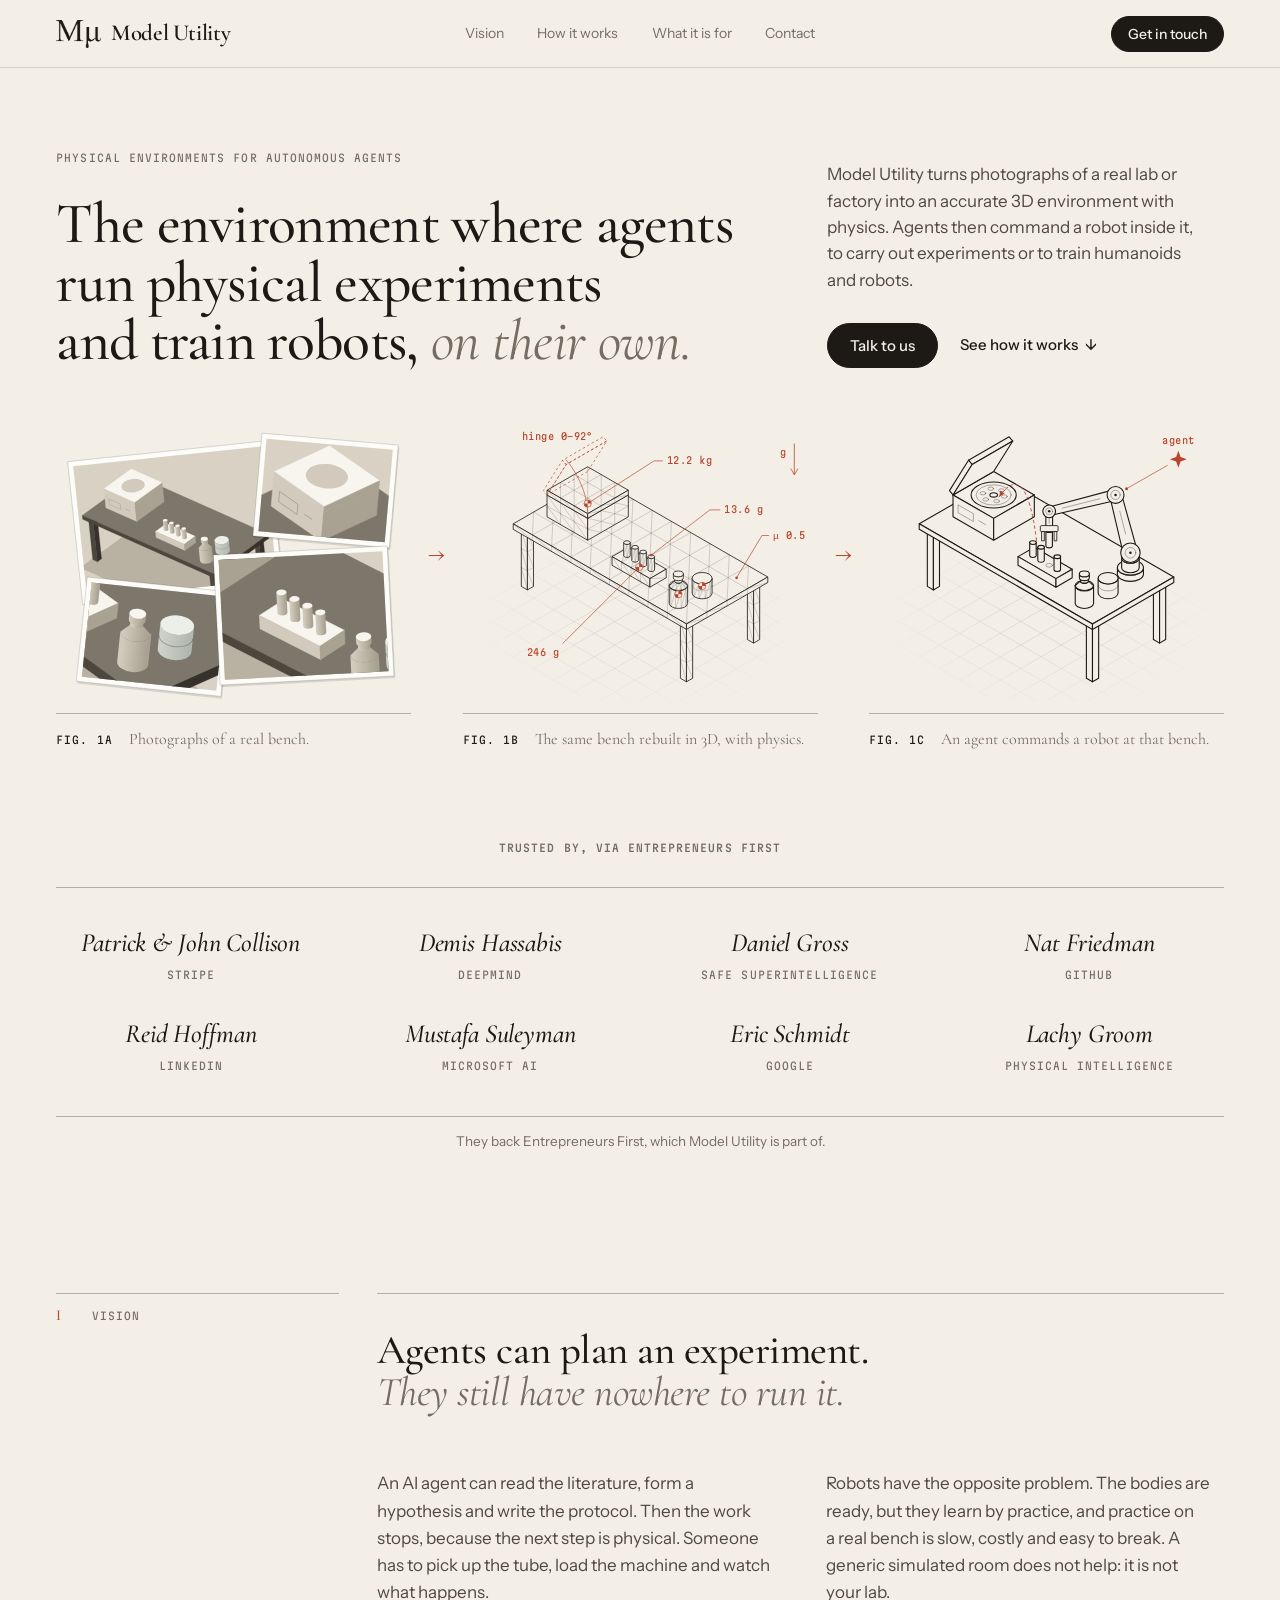
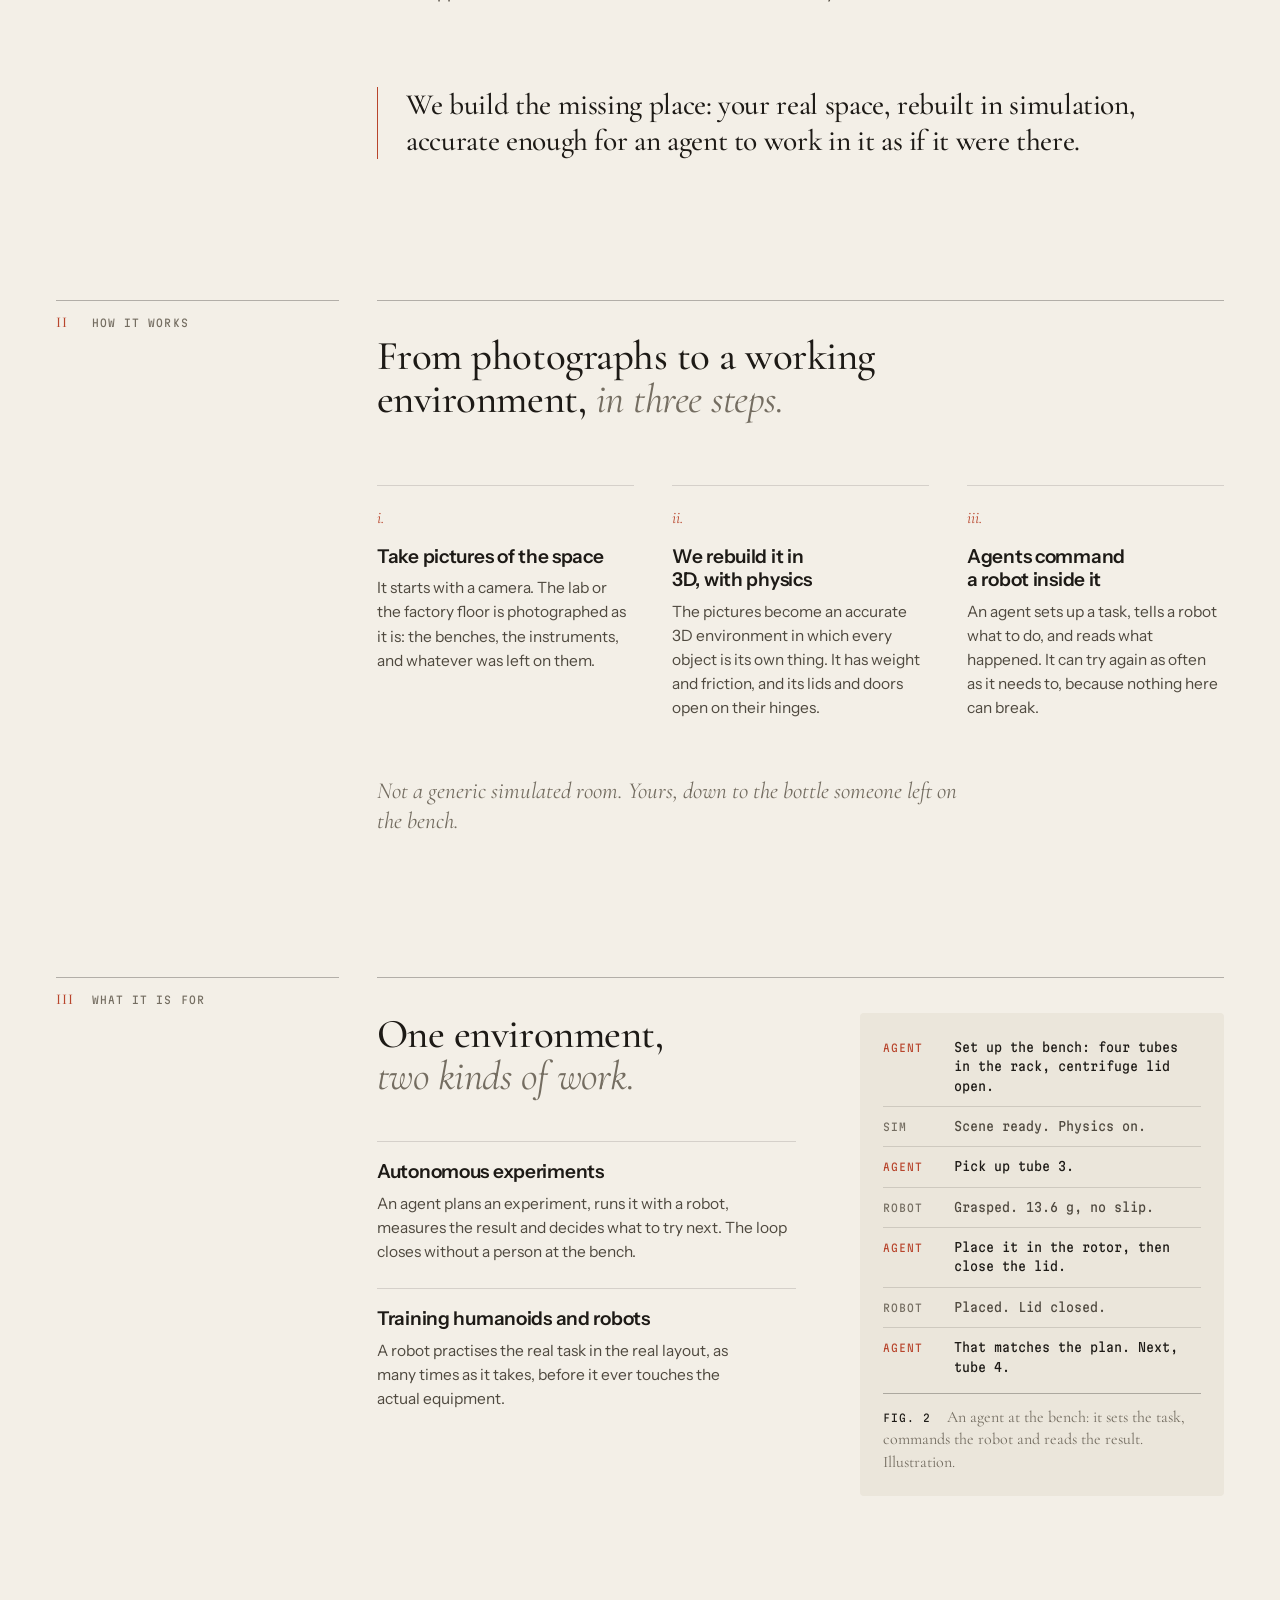
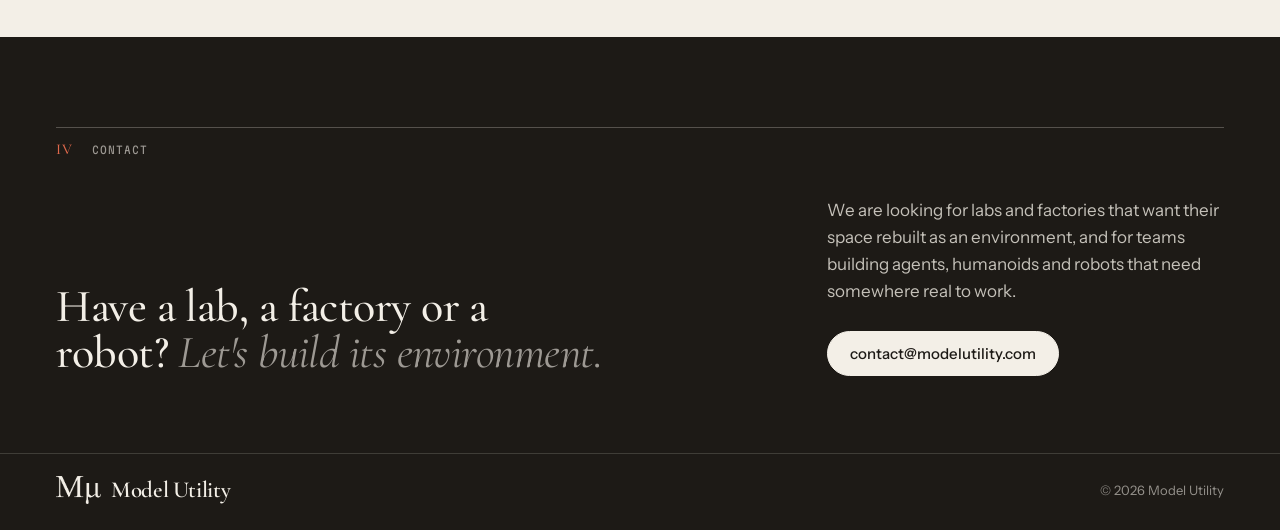
==== index.html @ 1171aa3c "Rename the site to Model Utility New name, logo, browser-tab icon and share card. The logo files are" ====
<!doctype html>
<html lang="en">
<head>
<meta charset="utf-8">
<meta name="viewport" content="width=device-width, initial-scale=1">
<title>Model Utility · The environment where agents run physical experiments</title>
<meta name="description" content="Model Utility turns photographs of a real lab or factory into an accurate 3D environment with physics, where agents can autonomously run physical experiments and train humanoids and robots.">
<meta name="theme-color" content="#f3efe7">
<meta property="og:title" content="Model Utility · The environment where agents run physical experiments">
<meta property="og:description" content="From photographs of a real lab to an accurate 3D environment with physics, where agents command a robot to run experiments and train humanoids on their own.">
<meta property="og:type" content="website">
<meta property="og:url" content="https://modelutility.vercel.app/">
<meta property="og:image" content="https://modelutility.vercel.app/media/og.png">
<meta property="og:image:width" content="1200">
<meta property="og:image:height" content="630">
<meta property="og:image:alt" content="Model Utility. A robot arm at a laboratory bench, commanded by an agent.">
<meta name="twitter:card" content="summary_large_image">
<link rel="icon" href="media/mu-icon.png" type="image/png">
<link rel="preconnect" href="https://fonts.googleapis.com">
<link rel="preconnect" href="https://fonts.gstatic.com" crossorigin>
<link href="https://fonts.googleapis.com/css2?family=Cormorant+Garamond:ital,wght@0,400..600;1,400..600&family=Instrument+Sans:wght@400..600&family=Martian+Mono:wdth,wght@75..112.5,300..500&display=swap" rel="stylesheet">
<link rel="stylesheet" href="styles.css">
</head>
<body>

<a class="skip" href="#main">Skip to content</a>

<header class="bar">
  <a class="mark" href="#top" aria-label="Model Utility, home">
    <img class="logo" src="media/mu-logo.png" alt="" width="45" height="28"><span>Model Utility</span>
  </a>
  <nav class="outline" aria-label="Sections">
    <a href="#vision">Vision</a>
    <a href="#how">How it works</a>
    <a href="#uses">What it is for</a>
    <a href="#contact">Contact</a>
  </nav>
  <a class="btn btn--small" href="#contact">Get in touch</a>
</header>

<main id="main">

<!-- ───────────────────────── hero ───────────────────────── -->
<section class="hero" id="top">
  <div class="hero-copy">
    <div>
      <p class="eyebrow">Physical environments for autonomous agents</p>
      <h1>The environment where agents run physical experiments and train robots, <em>on their own.</em></h1>
    </div>
    <div class="hero-side">
      <p class="lede">Model Utility turns photographs of a real lab or factory into an accurate 3D environment with physics. Agents then command a robot inside it, to carry out experiments or to train humanoids and robots.</p>
      <p class="cta">
        <a class="btn" href="#contact">Talk to us</a>
        <a class="link" href="#how">See how it works <span aria-hidden="true">↓</span></a>
      </p>
    </div>
  </div>

  <div class="tri" role="group" aria-label="One laboratory bench, three times: as photographs, as geometry with physics, and with a robot at work">
    <figure class="plate panel">
<!-- fig-a:start -->
<svg class="fig" viewBox="0 0 420 330" role="img" aria-label="Four overlapping photographs of a laboratory bench with a centrifuge, a rack of tubes, a bottle and a beaker."><defs><linearGradient id="tone-dark" x1="0" x2="1"><stop offset=".1" stop-color="#4c463d"/><stop offset=".9" stop-color="#36312b"/></linearGradient><linearGradient id="tone-light" x1="0" x2="1"><stop offset=".1" stop-color="#d2cbbd"/><stop offset=".9" stop-color="#a9a292"/></linearGradient><linearGradient id="tone-glass" x1="0" x2="1"><stop offset=".1" stop-color="#cdd1ca"/><stop offset=".9" stop-color="#b2b7af"/></linearGradient><g id="bench-tone"><rect x="-400" y="-400" width="1300" height="1200" fill="#d9d2c4"/><path d="M155.5 142.7L373.4 268.5L264.4 331.4L46.6 205.6Z" fill="#b9b1a1"/><path d="M155.5 77L162.7 81.2L155.5 85.4L148.3 81.2Z" fill="#7d766a" stroke="#7d766a" stroke-width=".5" stroke-linejoin="round"/><path d="M148.3 81.2L155.5 85.4L155.5 152.9L148.3 148.7Z" fill="#4c463d" stroke="#4c463d" stroke-width=".5" stroke-linejoin="round"/><path d="M155.5 85.4L162.7 81.2L162.7 148.7L155.5 152.9Z" fill="#36312b" stroke="#36312b" stroke-width=".5" stroke-linejoin="round"/><path d="M76.2 122.8L83.4 127L76.2 131.1L69 127Z" fill="#7d766a" stroke="#7d766a" stroke-width=".5" stroke-linejoin="round"/><path d="M69 127L76.2 131.1L76.2 198.7L69 194.5Z" fill="#4c463d" stroke="#4c463d" stroke-width=".5" stroke-linejoin="round"/><path d="M76.2 131.1L83.4 127L83.4 194.5L76.2 198.7Z" fill="#36312b" stroke="#36312b" stroke-width=".5" stroke-linejoin="round"/><path d="M343.8 185.7L351 189.9L343.8 194L336.5 189.9Z" fill="#7d766a" stroke="#7d766a" stroke-width=".5" stroke-linejoin="round"/><path d="M336.5 189.9L343.8 194L343.8 261.6L336.5 257.4Z" fill="#4c463d" stroke="#4c463d" stroke-width=".5" stroke-linejoin="round"/><path d="M343.8 194L351 189.9L351 257.4L343.8 261.6Z" fill="#36312b" stroke="#36312b" stroke-width=".5" stroke-linejoin="round"/><path d="M264.4 231.5L271.7 235.7L264.4 239.8L257.2 235.7Z" fill="#7d766a" stroke="#7d766a" stroke-width=".5" stroke-linejoin="round"/><path d="M257.2 235.7L264.4 239.8L264.4 307.4L257.2 303.2Z" fill="#4c463d" stroke="#4c463d" stroke-width=".5" stroke-linejoin="round"/><path d="M264.4 239.8L271.7 235.7L271.7 303.2L264.4 307.4Z" fill="#36312b" stroke="#36312b" stroke-width=".5" stroke-linejoin="round"/><path d="M155.5 65L360.6 183.4L264.4 238.9L59.4 120.5Z" fill="#7d766a" stroke="#7d766a" stroke-width=".5" stroke-linejoin="round"/><path d="M59.4 120.5L264.4 238.9L264.4 245.4L59.4 127Z" fill="#4c463d" stroke="#4c463d" stroke-width=".5" stroke-linejoin="round"/><path d="M264.4 238.9L360.6 183.4L360.6 189.9L264.4 245.4Z" fill="#36312b" stroke="#36312b" stroke-width=".5" stroke-linejoin="round"/><path d="M147.5 58.5L195.6 86.3L147.5 114L99.4 86.3Z" fill="#f8f5ef" stroke="#f8f5ef" stroke-width=".5" stroke-linejoin="round"/><path d="M99.4 86.3L147.5 114L147.5 139.9L99.4 112.2Z" fill="#d2cbbd" stroke="#d2cbbd" stroke-width=".5" stroke-linejoin="round"/><path d="M147.5 114L195.6 86.3L195.6 112.2L147.5 139.9Z" fill="#a9a292" stroke="#a9a292" stroke-width=".5" stroke-linejoin="round"/><path d="M105.8 98.3L123.5 108.5L123.5 117.7L105.8 107.6Z" fill="none" stroke="#1d1a16" stroke-width=".7" opacity=".28" /><path d="M129.9 116.8L137.9 121.4" fill="none" stroke="#1d1a16" stroke-width=".7" opacity=".28" /><path d="M147.5 53L195.6 80.7L147.5 108.5L99.4 80.7Z" fill="#f8f5ef" stroke="#f8f5ef" stroke-width=".5" stroke-linejoin="round"/><path d="M99.4 80.7L147.5 108.5L147.5 114L99.4 86.3Z" fill="#d2cbbd" stroke="#d2cbbd" stroke-width=".5" stroke-linejoin="round"/><path d="M147.5 108.5L195.6 80.7L195.6 86.3L147.5 114Z" fill="#a9a292" stroke="#a9a292" stroke-width=".5" stroke-linejoin="round"/><ellipse cx="147.5" cy="80.7" rx="19.3" ry="11.1" fill="#d2cbbd"/><path d="M195.6 148.3L240.4 174.1L221.2 185.3L176.3 159.3Z" fill="#f8f5ef" stroke="#f8f5ef" stroke-width=".5" stroke-linejoin="round"/><path d="M176.3 159.3L221.2 185.3L221.2 195.4L176.3 169.5Z" fill="#d2cbbd" stroke="#d2cbbd" stroke-width=".5" stroke-linejoin="round"/><path d="M221.2 185.3L240.4 174.1L240.4 184.3L221.2 195.4Z" fill="#a9a292" stroke="#a9a292" stroke-width=".5" stroke-linejoin="round"/><path d="M190.1 142.7L190.1 158.4A3.9 2.2 0 0 0 197.8 158.4L197.8 142.7A3.9 2.2 0 0 1 190.1 142.7Z" fill="url(#tone-light)"/><ellipse cx="194" cy="142.7" rx="3.9" ry="2.2" fill="#f8f5ef"/><path d="M199.7 148.2L199.7 164A3.9 2.2 0 0 0 207.4 164L207.4 148.2A3.9 2.2 0 0 1 199.7 148.2Z" fill="url(#tone-light)"/><ellipse cx="203.6" cy="148.2" rx="3.9" ry="2.2" fill="#f8f5ef"/><path d="M209.3 153.8L209.3 169.5A3.9 2.2 0 0 0 217 169.5L217 153.8A3.9 2.2 0 0 1 209.3 153.8Z" fill="url(#tone-light)"/><ellipse cx="213.2" cy="153.8" rx="3.9" ry="2.2" fill="#f8f5ef"/><path d="M218.9 159.4L218.9 175.1A3.9 2.2 0 0 0 226.6 175.1L226.6 159.4A3.9 2.2 0 0 1 218.9 159.4Z" fill="url(#tone-light)"/><ellipse cx="222.8" cy="159.4" rx="3.9" ry="2.2" fill="#f8f5ef"/><path d="M271.1 184.8L271.1 202.4A11.8 6.8 0 0 0 294.7 202.4L294.7 184.8A11.8 6.8 0 0 1 271.1 184.8Z" fill="url(#tone-glass)"/><ellipse cx="282.9" cy="184.8" rx="11.8" ry="6.8" fill="#eceee9"/><path d="M271.1 193.1A11.8 6.8 0 0 0 294.7 193.1" fill="none" stroke="#1d1a16" stroke-width=".7" opacity=".28" /><path d="M244 193.6L244 214.9A10.9 6.3 0 0 0 265.7 214.9L265.7 193.6A10.9 6.3 0 0 1 244 193.6Z" fill="url(#tone-light)"/><path d="M250.3 188L244 193.6A10.9 6.3 0 0 0 265.7 193.6L259.4 188A4.5 2.6 0 0 1 250.3 188Z" fill="url(#tone-light)"/><ellipse cx="254.8" cy="188" rx="4.5" ry="2.6" fill="#f8f5ef"/><path d="M250.3 184.3L250.3 188A4.5 2.6 0 0 0 259.4 188L259.4 184.3A4.5 2.6 0 0 1 250.3 184.3Z" fill="url(#tone-light)"/><ellipse cx="254.8" cy="184.3" rx="4.5" ry="2.6" fill="#f8f5ef"/><path d="M248.9 179.7L248.9 184.3A5.9 3.4 0 0 0 260.7 184.3L260.7 179.7A5.9 3.4 0 0 1 248.9 179.7Z" fill="url(#tone-light)"/><ellipse cx="254.8" cy="179.7" rx="5.9" ry="3.4" fill="#f8f5ef"/></g><clipPath id="shot-0"><rect x="28" y="40" width="226" height="158"/></clipPath><clipPath id="shot-1"><rect x="244" y="26" width="150" height="110"/></clipPath><clipPath id="shot-2"><rect x="36" y="198" width="160" height="112"/></clipPath><clipPath id="shot-3"><rect x="196" y="158" width="194" height="142"/></clipPath></defs><g transform="rotate(-6 141 119)"><rect x="23.5" y="36.5" width="238" height="170" fill="#1d1a16" opacity=".13"/><rect x="22" y="34" width="238" height="170" fill="#fdfcf9" stroke="#1d1a16" stroke-opacity=".3" stroke-width=".6"/><g clip-path="url(#shot-0)"><use href="#bench-tone" transform="translate(141 119) scale(0.72) translate(-210 -148.2)"/></g></g><g transform="rotate(5 319 81)"><rect x="239.5" y="22.5" width="162" height="122" fill="#1d1a16" opacity=".13"/><rect x="238" y="20" width="162" height="122" fill="#fdfcf9" stroke="#1d1a16" stroke-opacity=".3" stroke-width=".6"/><g clip-path="url(#shot-1)"><use href="#bench-tone" transform="translate(319 81) scale(1.3) translate(-147.5 -93.7)"/></g></g><g transform="rotate(6 116 254)"><rect x="31.5" y="194.5" width="172" height="124" fill="#1d1a16" opacity=".13"/><rect x="30" y="192" width="172" height="124" fill="#fdfcf9" stroke="#1d1a16" stroke-opacity=".3" stroke-width=".6"/><g clip-path="url(#shot-2)"><use href="#bench-tone" transform="translate(116 254) scale(1.7) translate(-267.7 -194.5)"/></g></g><g transform="rotate(-3 293 229)"><rect x="191.5" y="154.5" width="206" height="154" fill="#1d1a16" opacity=".13"/><rect x="190" y="152" width="206" height="154" fill="#fdfcf9" stroke="#1d1a16" stroke-opacity=".3" stroke-width=".6"/><g clip-path="url(#shot-3)"><use href="#bench-tone" transform="translate(293 229) scale(1.55) translate(-210 -161.2)"/></g></g></svg>
<!-- fig-a:end -->
      <figcaption><span>Fig. 1a</span> Photographs of a real bench.</figcaption>
    </figure>
    <figure class="plate panel">
<!-- fig-b:start -->
<svg class="fig" viewBox="0 0 420 330" role="img" aria-label="The same bench as a wire mesh. Each object carries a mass, the lid of the centrifuge turns on a hinge, the bench top has friction, and gravity points down."><defs><radialGradient id="gb-g" gradientUnits="userSpaceOnUse" cx="210" cy="240" r="205" gradientTransform="translate(0 94.9) scale(1 .58)"><stop offset=".25" stop-color="#fff"/><stop offset="1" stop-color="#fff" stop-opacity="0"/></radialGradient><mask id="gb-m" maskUnits="userSpaceOnUse" x="0" y="0" width="420" height="330"><rect width="420" height="330" fill="url(#gb-g)"/></mask></defs><path d="M155.5 55.8L516 263.9M131.5 69.6L492 277.8M107.4 83.5L467.9 291.6M83.4 97.4L443.9 305.5M59.4 111.3L419.9 319.4M35.3 125.1L395.8 333.3M11.3 139L371.8 347.1M-12.7 152.9L347.8 361M-36.8 166.8L323.7 374.9M-60.8 180.6L299.7 388.8M-84.8 194.5L275.7 402.6M155.5 55.8L-84.8 194.5M179.5 69.6L-60.8 208.4M203.6 83.5L-36.8 222.3M227.6 97.4L-12.7 236.1M251.6 111.3L11.3 250M275.7 125.1L35.3 263.9M299.7 139L59.4 277.8M323.7 152.9L83.4 291.6M347.8 166.8L107.4 305.5M371.8 180.6L131.5 319.4M395.8 194.5L155.5 333.3M419.9 208.4L179.5 347.1M443.9 222.3L203.6 361M467.9 236.1L227.6 374.9M492 250L251.6 388.8M516 263.9L275.7 402.6" fill="none" stroke="#1d1a16" stroke-width=".5" opacity=".2" mask="url(#gb-m)"/><path d="M155.5 77L162.7 81.2L155.5 85.4L148.3 81.2Z" fill="#f3efe7" stroke="#1d1a16" stroke-width=".95" stroke-linejoin="round"/><path d="M148.3 81.2L155.5 85.4L155.5 152.9L148.3 148.7Z" fill="#f3efe7" stroke="#1d1a16" stroke-width=".95" stroke-linejoin="round"/><path d="M155.5 85.4L162.7 81.2L162.7 148.7L155.5 152.9Z" fill="#f3efe7" stroke="#1d1a16" stroke-width=".95" stroke-linejoin="round"/><path d="M155.5 77L155.5 85.4M148.3 103.7L155.5 107.9M148.3 126.2L155.5 130.4M148.3 81.2L155.5 107.9M148.3 103.7L155.5 130.4M148.3 126.2L155.5 152.9M155.5 107.9L162.7 103.7M155.5 130.4L162.7 126.2M155.5 85.4L162.7 103.7M155.5 107.9L162.7 126.2M155.5 130.4L162.7 148.7" fill="none" stroke="#1d1a16" stroke-width=".5" stroke-linejoin="round" opacity=".4" /><path d="M76.2 122.8L83.4 127L76.2 131.1L69 127Z" fill="#f3efe7" stroke="#1d1a16" stroke-width=".95" stroke-linejoin="round"/><path d="M69 127L76.2 131.1L76.2 198.7L69 194.5Z" fill="#f3efe7" stroke="#1d1a16" stroke-width=".95" stroke-linejoin="round"/><path d="M76.2 131.1L83.4 127L83.4 194.5L76.2 198.7Z" fill="#f3efe7" stroke="#1d1a16" stroke-width=".95" stroke-linejoin="round"/><path d="M76.2 122.8L76.2 131.1M69 149.5L76.2 153.6M69 172L76.2 176.2M69 127L76.2 153.6M69 149.5L76.2 176.2M69 172L76.2 198.7M76.2 153.6L83.4 149.5M76.2 176.2L83.4 172M76.2 131.1L83.4 149.5M76.2 153.6L83.4 172M76.2 176.2L83.4 194.5" fill="none" stroke="#1d1a16" stroke-width=".5" stroke-linejoin="round" opacity=".4" /><path d="M343.8 185.7L351 189.9L343.8 194L336.5 189.9Z" fill="#f3efe7" stroke="#1d1a16" stroke-width=".95" stroke-linejoin="round"/><path d="M336.5 189.9L343.8 194L343.8 261.6L336.5 257.4Z" fill="#f3efe7" stroke="#1d1a16" stroke-width=".95" stroke-linejoin="round"/><path d="M343.8 194L351 189.9L351 257.4L343.8 261.6Z" fill="#f3efe7" stroke="#1d1a16" stroke-width=".95" stroke-linejoin="round"/><path d="M343.8 185.7L343.8 194M336.5 212.4L343.8 216.5M336.5 234.9L343.8 239.1M336.5 189.9L343.8 216.5M336.5 212.4L343.8 239.1M336.5 234.9L343.8 261.6M343.8 216.5L351 212.4M343.8 239.1L351 234.9M343.8 194L351 212.4M343.8 216.5L351 234.9M343.8 239.1L351 257.4" fill="none" stroke="#1d1a16" stroke-width=".5" stroke-linejoin="round" opacity=".4" /><path d="M264.4 231.5L271.7 235.7L264.4 239.8L257.2 235.7Z" fill="#f3efe7" stroke="#1d1a16" stroke-width=".95" stroke-linejoin="round"/><path d="M257.2 235.7L264.4 239.8L264.4 307.4L257.2 303.2Z" fill="#f3efe7" stroke="#1d1a16" stroke-width=".95" stroke-linejoin="round"/><path d="M264.4 239.8L271.7 235.7L271.7 303.2L264.4 307.4Z" fill="#f3efe7" stroke="#1d1a16" stroke-width=".95" stroke-linejoin="round"/><path d="M264.4 231.5L264.4 239.8M257.2 258.2L264.4 262.3M257.2 280.7L264.4 284.8M257.2 235.7L264.4 262.3M257.2 258.2L264.4 284.8M257.2 280.7L264.4 307.4M264.4 262.3L271.7 258.2M264.4 284.8L271.7 280.7M264.4 239.8L271.7 258.2M264.4 262.3L271.7 280.7M264.4 284.8L271.7 303.2" fill="none" stroke="#1d1a16" stroke-width=".5" stroke-linejoin="round" opacity=".4" /><path d="M155.5 65L360.6 183.4L264.4 238.9L59.4 120.5Z" fill="#f3efe7" stroke="#1d1a16" stroke-width=".95" stroke-linejoin="round"/><path d="M59.4 120.5L264.4 238.9L264.4 245.4L59.4 127Z" fill="#f3efe7" stroke="#1d1a16" stroke-width=".95" stroke-linejoin="round"/><path d="M264.4 238.9L360.6 183.4L360.6 189.9L264.4 245.4Z" fill="#f3efe7" stroke="#1d1a16" stroke-width=".95" stroke-linejoin="round"/><path d="M178.3 78.2L82.2 133.7M201.1 91.3L104.9 146.8M223.9 104.5L127.7 160M246.6 117.6L150.5 173.1M269.4 130.8L173.3 186.3M292.2 143.9L196.1 199.4M315 157.1L218.9 212.6M337.8 170.2L241.7 225.7M131.5 78.9L336.5 197.3M107.4 92.8L312.5 211.2M83.4 106.6L288.5 225M155.5 65L154.3 92M131.5 78.9L130.2 105.9M107.4 92.8L106.2 119.8M83.4 106.6L82.2 133.7M178.3 78.2L177 105.2M154.3 92L153 119.1M130.2 105.9L129 132.9M106.2 119.8L104.9 146.8M201.1 91.3L199.8 118.3M177 105.2L175.8 132.2M153 119.1L151.8 146.1M129 132.9L127.7 160M223.9 104.5L222.6 131.5M199.8 118.3L198.6 145.4M175.8 132.2L174.5 159.2M151.8 146.1L150.5 173.1M246.6 117.6L245.4 144.7M222.6 131.5L221.4 158.5M198.6 145.4L197.3 172.4M174.5 159.2L173.3 186.3M269.4 130.8L268.2 157.8M245.4 144.7L244.2 171.7M221.4 158.5L220.1 185.6M197.3 172.4L196.1 199.4M292.2 143.9L291 171M268.2 157.8L266.9 184.8M244.2 171.7L242.9 198.7M220.1 185.6L218.9 212.6M315 157.1L313.8 184.1M291 171L289.7 198M266.9 184.8L265.7 211.9M242.9 198.7L241.7 225.7M337.8 170.2L336.5 197.3M313.8 184.1L312.5 211.2M289.7 198L288.5 225M265.7 211.9L264.4 238.9M82.2 133.7L82.2 140.1M104.9 146.8L104.9 153.3M127.7 160L127.7 166.4M150.5 173.1L150.5 179.6M173.3 186.3L173.3 192.8M196.1 199.4L196.1 205.9M218.9 212.6L218.9 219.1M241.7 225.7L241.7 232.2M59.4 120.5L82.2 140.1M82.2 133.7L104.9 153.3M104.9 146.8L127.7 166.4M127.7 160L150.5 179.6M150.5 173.1L173.3 192.8M173.3 186.3L196.1 205.9M196.1 199.4L218.9 219.1M218.9 212.6L241.7 232.2M241.7 225.7L264.4 245.4M288.5 225L288.5 231.5M312.5 211.2L312.5 217.6M336.5 197.3L336.5 203.8M264.4 238.9L288.5 231.5M288.5 225L312.5 217.6M312.5 211.2L336.5 203.8M336.5 197.3L360.6 189.9" fill="none" stroke="#1d1a16" stroke-width=".5" stroke-linejoin="round" opacity=".4" /><path d="M147.5 58.5L195.6 86.3L147.5 114L99.4 86.3Z" fill="#f3efe7" stroke="#1d1a16" stroke-width=".95" stroke-linejoin="round"/><path d="M99.4 86.3L147.5 114L147.5 139.9L99.4 112.2Z" fill="#f3efe7" stroke="#1d1a16" stroke-width=".95" stroke-linejoin="round"/><path d="M147.5 114L195.6 86.3L195.6 112.2L147.5 139.9Z" fill="#f3efe7" stroke="#1d1a16" stroke-width=".95" stroke-linejoin="round"/><path d="M163.5 67.8L115.4 95.5M179.5 77L131.5 104.8M131.5 67.8L179.5 95.5M115.4 77L163.5 104.8M147.5 58.5L147.5 77M131.5 67.8L131.5 86.3M115.4 77L115.4 95.5M163.5 67.8L163.5 86.3M147.5 77L147.5 95.5M131.5 86.3L131.5 104.8M179.5 77L179.5 95.5M163.5 86.3L163.5 104.8M147.5 95.5L147.5 114M115.4 95.5L115.4 121.4M131.5 104.8L131.5 130.7M99.4 99.2L147.5 127M99.4 86.3L115.4 108.5M99.4 99.2L115.4 121.4M115.4 95.5L131.5 117.7M115.4 108.5L131.5 130.7M131.5 104.8L147.5 127M131.5 117.7L147.5 139.9M163.5 104.8L163.5 130.7M179.5 95.5L179.5 121.4M147.5 127L195.6 99.2M147.5 114L163.5 117.7M147.5 127L163.5 130.7M163.5 104.8L179.5 108.5M163.5 117.7L179.5 121.4M179.5 95.5L195.6 99.2M179.5 108.5L195.6 112.2" fill="none" stroke="#1d1a16" stroke-width=".5" stroke-linejoin="round" opacity=".4" /><path d="M147.5 53L195.6 80.7L147.5 108.5L99.4 80.7Z" fill="#f3efe7" stroke="#1d1a16" stroke-width=".95" stroke-linejoin="round"/><path d="M99.4 80.7L147.5 108.5L147.5 114L99.4 86.3Z" fill="#f3efe7" stroke="#1d1a16" stroke-width=".95" stroke-linejoin="round"/><path d="M147.5 108.5L195.6 80.7L195.6 86.3L147.5 114Z" fill="#f3efe7" stroke="#1d1a16" stroke-width=".95" stroke-linejoin="round"/><path d="M163.5 62.2L115.4 90M179.5 71.5L131.5 99.2M131.5 62.2L179.5 90M115.4 71.5L163.5 99.2M147.5 53L147.5 71.5M131.5 62.2L131.5 80.7M115.4 71.5L115.4 90M163.5 62.2L163.5 80.7M147.5 71.5L147.5 90M131.5 80.7L131.5 99.2M179.5 71.5L179.5 90M163.5 80.7L163.5 99.2M147.5 90L147.5 108.5M115.4 90L115.4 95.5M131.5 99.2L131.5 104.8M99.4 80.7L115.4 95.5M115.4 90L131.5 104.8M131.5 99.2L147.5 114M163.5 99.2L163.5 104.8M179.5 90L179.5 95.5M147.5 108.5L163.5 104.8M163.5 99.2L179.5 95.5M179.5 90L195.6 86.3" fill="none" stroke="#1d1a16" stroke-width=".5" stroke-linejoin="round" opacity=".4" /><path d="M195.6 148.3L240.4 174.1L221.2 185.3L176.3 159.3Z" fill="#f3efe7" stroke="#1d1a16" stroke-width=".95" stroke-linejoin="round"/><path d="M176.3 159.3L221.2 185.3L221.2 195.4L176.3 169.5Z" fill="#f3efe7" stroke="#1d1a16" stroke-width=".95" stroke-linejoin="round"/><path d="M221.2 185.3L240.4 174.1L240.4 184.3L221.2 195.4Z" fill="#f3efe7" stroke="#1d1a16" stroke-width=".95" stroke-linejoin="round"/><path d="M206.8 154.7L187.5 165.8M218 161.2L198.8 172.3M229.2 167.7L210 178.8M195.6 148.3L187.5 165.8M206.8 154.7L198.8 172.3M218 161.2L210 178.8M229.2 167.7L221.2 185.3M187.5 165.8L187.5 176M198.8 172.3L198.8 182.5M210 178.8L210 189M176.3 159.3L187.5 176M187.5 165.8L198.8 182.5M198.8 172.3L210 189M210 178.8L221.2 195.4M221.2 185.3L240.4 184.3" fill="none" stroke="#1d1a16" stroke-width=".5" stroke-linejoin="round" opacity=".4" /><path d="M190.1 142.7L190.1 158.4A3.9 2.2 0 0 0 197.8 158.4L197.8 142.7A3.9 2.2 0 0 1 190.1 142.7Z" fill="#f3efe7" stroke="#1d1a16" stroke-width=".95" stroke-linejoin="round"/><ellipse cx="194" cy="142.7" rx="3.9" ry="2.2" fill="#f3efe7" stroke="#1d1a16" stroke-width=".95" stroke-linejoin="round"/><path d="M194 144.9L194 160.6M197.8 142.7L194 160.6M194 144.9L190.1 158.4" fill="none" stroke="#1d1a16" stroke-width=".5" stroke-linejoin="round" opacity=".4" /><path d="M199.7 148.2L199.7 164A3.9 2.2 0 0 0 207.4 164L207.4 148.2A3.9 2.2 0 0 1 199.7 148.2Z" fill="#f3efe7" stroke="#1d1a16" stroke-width=".95" stroke-linejoin="round"/><ellipse cx="203.6" cy="148.2" rx="3.9" ry="2.2" fill="#f3efe7" stroke="#1d1a16" stroke-width=".95" stroke-linejoin="round"/><path d="M203.6 150.5L203.6 166.2M207.4 148.2L203.6 166.2M203.6 150.5L199.7 164" fill="none" stroke="#1d1a16" stroke-width=".5" stroke-linejoin="round" opacity=".4" /><path d="M209.3 153.8L209.3 169.5A3.9 2.2 0 0 0 217 169.5L217 153.8A3.9 2.2 0 0 1 209.3 153.8Z" fill="#f3efe7" stroke="#1d1a16" stroke-width=".95" stroke-linejoin="round"/><ellipse cx="213.2" cy="153.8" rx="3.9" ry="2.2" fill="#f3efe7" stroke="#1d1a16" stroke-width=".95" stroke-linejoin="round"/><path d="M213.2 156L213.2 171.7M217 153.8L213.2 171.7M213.2 156L209.3 169.5" fill="none" stroke="#1d1a16" stroke-width=".5" stroke-linejoin="round" opacity=".4" /><path d="M218.9 159.4L218.9 175.1A3.9 2.2 0 0 0 226.6 175.1L226.6 159.4A3.9 2.2 0 0 1 218.9 159.4Z" fill="#f3efe7" stroke="#1d1a16" stroke-width=".95" stroke-linejoin="round"/><ellipse cx="222.8" cy="159.4" rx="3.9" ry="2.2" fill="#f3efe7" stroke="#1d1a16" stroke-width=".95" stroke-linejoin="round"/><path d="M222.8 161.6L222.8 177.3M226.6 159.4L222.8 177.3M222.8 161.6L218.9 175.1" fill="none" stroke="#1d1a16" stroke-width=".5" stroke-linejoin="round" opacity=".4" /><path d="M271.1 184.8L271.1 202.4A11.8 6.8 0 0 0 294.7 202.4L294.7 184.8A11.8 6.8 0 0 1 271.1 184.8Z" fill="#f3efe7" stroke="#1d1a16" stroke-width=".95" stroke-linejoin="round"/><ellipse cx="282.9" cy="184.8" rx="11.8" ry="6.8" fill="#f3efe7" stroke="#1d1a16" stroke-width=".95" stroke-linejoin="round"/><path d="M292.4 188.8L292.4 206.4M286.5 191.3L286.5 208.8M279.2 191.3L279.2 208.8M273.3 188.8L273.3 206.4M294.7 184.8L292.4 206.4M292.4 188.8L286.5 208.8M286.5 191.3L279.2 208.8M279.2 191.3L273.3 206.4M273.3 188.8L271.1 202.4" fill="none" stroke="#1d1a16" stroke-width=".5" stroke-linejoin="round" opacity=".4" /><path d="M271.1 193.1A11.8 6.8 0 0 0 294.7 193.1" fill="none" stroke="#1d1a16" stroke-width=".5" stroke-linejoin="round" opacity=".4" /><path d="M244 193.6L244 214.9A10.9 6.3 0 0 0 265.7 214.9L265.7 193.6A10.9 6.3 0 0 1 244 193.6Z" fill="#f3efe7" stroke="#1d1a16" stroke-width=".95" stroke-linejoin="round"/><ellipse cx="254.8" cy="193.6" rx="10.9" ry="6.3" fill="#f3efe7" stroke="#1d1a16" stroke-width=".95" stroke-linejoin="round"/><path d="M263.6 197.3L263.6 218.5M258.2 199.5L258.2 220.8M251.5 199.5L251.5 220.8M246 197.3L246 218.5M265.7 193.6L263.6 218.5M263.6 197.3L258.2 220.8M258.2 199.5L251.5 220.8M251.5 199.5L246 218.5M246 197.3L244 214.9" fill="none" stroke="#1d1a16" stroke-width=".5" stroke-linejoin="round" opacity=".4" /><path d="M250.3 188L244 193.6A10.9 6.3 0 0 0 265.7 193.6L259.4 188A4.5 2.6 0 0 1 250.3 188Z" fill="#f3efe7" stroke="#1d1a16" stroke-width=".95" stroke-linejoin="round"/><ellipse cx="254.8" cy="188" rx="4.5" ry="2.6" fill="#f3efe7" stroke="#1d1a16" stroke-width=".95" stroke-linejoin="round"/><path d="M258.5 189.6L263.6 197.3M256.2 190.5L258.2 199.5M253.4 190.5L251.5 199.5M251.2 189.6L246 197.3M259.4 188L263.6 197.3M258.5 189.6L258.2 199.5M256.2 190.5L251.5 199.5M253.4 190.5L246 197.3M251.2 189.6L244 193.6" fill="none" stroke="#1d1a16" stroke-width=".5" stroke-linejoin="round" opacity=".4" /><path d="M250.3 184.3L250.3 188A4.5 2.6 0 0 0 259.4 188L259.4 184.3A4.5 2.6 0 0 1 250.3 184.3Z" fill="#f3efe7" stroke="#1d1a16" stroke-width=".95" stroke-linejoin="round"/><ellipse cx="254.8" cy="184.3" rx="4.5" ry="2.6" fill="#f3efe7" stroke="#1d1a16" stroke-width=".95" stroke-linejoin="round"/><path d="M248.9 179.7L248.9 184.3A5.9 3.4 0 0 0 260.7 184.3L260.7 179.7A5.9 3.4 0 0 1 248.9 179.7Z" fill="#f3efe7" stroke="#1d1a16" stroke-width=".95" stroke-linejoin="round"/><ellipse cx="254.8" cy="179.7" rx="5.9" ry="3.4" fill="#f3efe7" stroke="#1d1a16" stroke-width=".95" stroke-linejoin="round"/><path d="M147.5 58.5L99.4 86.3L122 50.3L170.1 22.5ZM99.4 86.3L122 50.3L117.7 45.2L95.2 81.2ZM170.1 22.5L122 50.3L117.7 45.2L165.8 17.5Z" fill="none" stroke="#b8452c" stroke-width=".8" stroke-dasharray="3 3" stroke-linejoin="round"/><path d="M147.5 108.5L147.3 104.1L146.9 99.6L146.2 95L145.2 90.3L143.9 85.5L142.4 80.7L140.6 75.9L138.6 71.2L136.3 66.5L133.8 61.8L131.1 57.3L128.3 53L125.2 48.8L122 44.7" fill="none" stroke="#b8452c" stroke-width=".8" stroke-linecap="round"/><text x="153.8" y="21.5" text-anchor="end">hinge 0–92°</text><path d="M147.5 96.5L226 46L236 46" fill="none" stroke="#b8452c" stroke-width=".8" stroke-linecap="round" stroke-linejoin="round"/><circle cx="147.5" cy="96.5" r="4.3" fill="#f3efe7" stroke="#b8452c" stroke-width=".8"/><path d="M147.5 96.5V92.2A4.3 4.3 0 0 1 151.8 96.5ZM147.5 96.5V100.8A4.3 4.3 0 0 1 143.2 96.5Z" fill="#b8452c"/><text x="241" y="50" text-anchor="start">12.2 kg</text><path d="M208.4 171.7L118 262" fill="none" stroke="#b8452c" stroke-width=".8" stroke-linecap="round" stroke-linejoin="round"/><circle cx="208.4" cy="171.7" r="4.3" fill="#f3efe7" stroke="#b8452c" stroke-width=".8"/><path d="M208.4 171.7V167.4A4.3 4.3 0 0 1 212.7 171.7ZM208.4 171.7V176A4.3 4.3 0 0 1 204.1 171.7Z" fill="#b8452c"/><text x="114" y="277" text-anchor="end">246 g</text><path d="M222.8 157.4L292 104L304 104" fill="none" stroke="#b8452c" stroke-width=".8" stroke-linecap="round" stroke-linejoin="round"/><circle cx="222.8" cy="157.4" r="1.6" fill="#b8452c"/><text x="309" y="108" text-anchor="start">13.6 g</text><circle cx="254.8" cy="203.8" r="4.3" fill="#f3efe7" stroke="#b8452c" stroke-width=".8"/><path d="M254.8 203.8V199.5A4.3 4.3 0 0 1 259.1 203.8ZM254.8 203.8V208.1A4.3 4.3 0 0 1 250.5 203.8Z" fill="#b8452c"/><circle cx="282.9" cy="194" r="4.3" fill="#f3efe7" stroke="#b8452c" stroke-width=".8"/><path d="M282.9 194V189.7A4.3 4.3 0 0 1 287.2 194ZM282.9 194V198.3A4.3 4.3 0 0 1 278.6 194Z" fill="#b8452c"/><path d="M323.7 184.3L353.7 134.3L361.7 134.3" fill="none" stroke="#b8452c" stroke-width=".8" stroke-linecap="round" stroke-linejoin="round"/><circle cx="323.7" cy="184.3" r="1.6" fill="#b8452c"/><text x="366.7" y="138.3" text-anchor="start">μ 0.5</text><path d="M392 26V62M388 55.5L392 62.5 396 55.5" fill="none" stroke="#b8452c" stroke-width=".9" stroke-linecap="round" stroke-linejoin="round"/><text x="383" y="40" text-anchor="end">g</text></svg>
<!-- fig-b:end -->
      <figcaption><span>Fig. 1b</span> The same bench rebuilt in 3D, with physics.</figcaption>
    </figure>
    <figure class="plate panel">
<!-- fig-c:start -->
<svg class="fig" viewBox="0 0 420 330" role="img" aria-label="The same bench, with a robot arm on it. The arm lifts a tube out of the rack and carries it toward the open centrifuge. A spark marked agent is linked to the arm."><defs><radialGradient id="gc-g" gradientUnits="userSpaceOnUse" cx="210" cy="240" r="205" gradientTransform="translate(0 94.9) scale(1 .58)"><stop offset=".25" stop-color="#fff"/><stop offset="1" stop-color="#fff" stop-opacity="0"/></radialGradient><mask id="gc-m" maskUnits="userSpaceOnUse" x="0" y="0" width="420" height="330"><rect width="420" height="330" fill="url(#gc-g)"/></mask></defs><path d="M155.5 55.8L516 263.9M131.5 69.6L492 277.8M107.4 83.5L467.9 291.6M83.4 97.4L443.9 305.5M59.4 111.3L419.9 319.4M35.3 125.1L395.8 333.3M11.3 139L371.8 347.1M-12.7 152.9L347.8 361M-36.8 166.8L323.7 374.9M-60.8 180.6L299.7 388.8M-84.8 194.5L275.7 402.6M155.5 55.8L-84.8 194.5M179.5 69.6L-60.8 208.4M203.6 83.5L-36.8 222.3M227.6 97.4L-12.7 236.1M251.6 111.3L11.3 250M275.7 125.1L35.3 263.9M299.7 139L59.4 277.8M323.7 152.9L83.4 291.6M347.8 166.8L107.4 305.5M371.8 180.6L131.5 319.4M395.8 194.5L155.5 333.3M419.9 208.4L179.5 347.1M443.9 222.3L203.6 361M467.9 236.1L227.6 374.9M492 250L251.6 388.8M516 263.9L275.7 402.6" fill="none" stroke="#1d1a16" stroke-width=".5" opacity=".2" mask="url(#gc-m)"/><path d="M155.5 77L162.7 81.2L155.5 85.4L148.3 81.2Z" fill="#f3efe7" stroke="#1d1a16" stroke-width="1.3" stroke-linejoin="round"/><path d="M148.3 81.2L155.5 85.4L155.5 152.9L148.3 148.7Z" fill="#f3efe7" stroke="#1d1a16" stroke-width="1.3" stroke-linejoin="round"/><path d="M155.5 85.4L162.7 81.2L162.7 148.7L155.5 152.9Z" fill="#f3efe7" stroke="#1d1a16" stroke-width="1.3" stroke-linejoin="round"/><path d="M76.2 122.8L83.4 127L76.2 131.1L69 127Z" fill="#f3efe7" stroke="#1d1a16" stroke-width="1.3" stroke-linejoin="round"/><path d="M69 127L76.2 131.1L76.2 198.7L69 194.5Z" fill="#f3efe7" stroke="#1d1a16" stroke-width="1.3" stroke-linejoin="round"/><path d="M76.2 131.1L83.4 127L83.4 194.5L76.2 198.7Z" fill="#f3efe7" stroke="#1d1a16" stroke-width="1.3" stroke-linejoin="round"/><path d="M343.8 185.7L351 189.9L343.8 194L336.5 189.9Z" fill="#f3efe7" stroke="#1d1a16" stroke-width="1.3" stroke-linejoin="round"/><path d="M336.5 189.9L343.8 194L343.8 261.6L336.5 257.4Z" fill="#f3efe7" stroke="#1d1a16" stroke-width="1.3" stroke-linejoin="round"/><path d="M343.8 194L351 189.9L351 257.4L343.8 261.6Z" fill="#f3efe7" stroke="#1d1a16" stroke-width="1.3" stroke-linejoin="round"/><path d="M264.4 231.5L271.7 235.7L264.4 239.8L257.2 235.7Z" fill="#f3efe7" stroke="#1d1a16" stroke-width="1.3" stroke-linejoin="round"/><path d="M257.2 235.7L264.4 239.8L264.4 307.4L257.2 303.2Z" fill="#f3efe7" stroke="#1d1a16" stroke-width="1.3" stroke-linejoin="round"/><path d="M264.4 239.8L271.7 235.7L271.7 303.2L264.4 307.4Z" fill="#f3efe7" stroke="#1d1a16" stroke-width="1.3" stroke-linejoin="round"/><path d="M155.5 65L360.6 183.4L264.4 238.9L59.4 120.5Z" fill="#f3efe7" stroke="#1d1a16" stroke-width="1.3" stroke-linejoin="round"/><path d="M59.4 120.5L264.4 238.9L264.4 245.4L59.4 127Z" fill="#f3efe7" stroke="#1d1a16" stroke-width="1.3" stroke-linejoin="round"/><path d="M264.4 238.9L360.6 183.4L360.6 189.9L264.4 245.4Z" fill="#f3efe7" stroke="#1d1a16" stroke-width="1.3" stroke-linejoin="round"/><path d="M147.5 58.5L195.6 86.3L147.5 114L99.4 86.3Z" fill="#f3efe7" stroke="#1d1a16" stroke-width="1.3" stroke-linejoin="round"/><path d="M99.4 86.3L147.5 114L147.5 139.9L99.4 112.2Z" fill="#f3efe7" stroke="#1d1a16" stroke-width="1.3" stroke-linejoin="round"/><path d="M147.5 114L195.6 86.3L195.6 112.2L147.5 139.9Z" fill="#f3efe7" stroke="#1d1a16" stroke-width="1.3" stroke-linejoin="round"/><path d="M105.8 98.3L123.5 108.5L123.5 117.7L105.8 107.6Z" fill="none" stroke="#1d1a16" stroke-width=".8" stroke-linecap="round" stroke-linejoin="round" opacity=".5" /><path d="M129.9 116.8L137.9 121.4" fill="none" stroke="#1d1a16" stroke-width=".8" stroke-linecap="round" stroke-linejoin="round" opacity=".5" /><ellipse cx="147.5" cy="86.3" rx="26.7" ry="15.4" fill="#f3efe7" stroke="#1d1a16" stroke-width="1.3" stroke-linejoin="round"/><ellipse cx="147.5" cy="86.3" rx="20.8" ry="12" fill="none" stroke="#1d1a16" stroke-width=".8" stroke-linecap="round" stroke-linejoin="round" opacity=".5"/><ellipse cx="150.9" cy="93.6" rx="3.4" ry="2" fill="none" stroke="#1d1a16" stroke-width=".8" stroke-linecap="round" stroke-linejoin="round" opacity=".5"/><ellipse cx="138.2" cy="91.6" rx="3.4" ry="2" fill="none" stroke="#1d1a16" stroke-width=".8" stroke-linecap="round" stroke-linejoin="round" opacity=".5"/><ellipse cx="134.8" cy="84.3" rx="3.4" ry="2" fill="none" stroke="#1d1a16" stroke-width=".8" stroke-linecap="round" stroke-linejoin="round" opacity=".5"/><ellipse cx="144.1" cy="78.9" rx="3.4" ry="2" fill="none" stroke="#1d1a16" stroke-width=".8" stroke-linecap="round" stroke-linejoin="round" opacity=".5"/><ellipse cx="156.8" cy="80.9" rx="3.4" ry="2" fill="none" stroke="#1d1a16" stroke-width=".8" stroke-linecap="round" stroke-linejoin="round" opacity=".5"/><ellipse cx="160.2" cy="88.2" rx="3.4" ry="2" fill="none" stroke="#1d1a16" stroke-width=".8" stroke-linecap="round" stroke-linejoin="round" opacity=".5"/><ellipse cx="147.5" cy="86.3" rx="4.5" ry="2.6" fill="#f3efe7" stroke="#1d1a16" stroke-width="1.3" stroke-linejoin="round"/><path d="M170.1 22.5L122 50.3L117.7 45.2L165.8 17.5Z" fill="#f3efe7" stroke="#1d1a16" stroke-width="1.3" stroke-linejoin="round"/><path d="M99.4 86.3L122 50.3L117.7 45.2L95.2 81.2Z" fill="#f3efe7" stroke="#1d1a16" stroke-width="1.3" stroke-linejoin="round"/><path d="M147.5 58.5L99.4 86.3L122 50.3L170.1 22.5Z" fill="#f3efe7" stroke="#1d1a16" stroke-width="1.3" stroke-linejoin="round"/><path d="M195.6 148.3L240.4 174.1L221.2 185.3L176.3 159.3Z" fill="#f3efe7" stroke="#1d1a16" stroke-width="1.3" stroke-linejoin="round"/><path d="M176.3 159.3L221.2 185.3L221.2 195.4L176.3 169.5Z" fill="#f3efe7" stroke="#1d1a16" stroke-width="1.3" stroke-linejoin="round"/><path d="M221.2 185.3L240.4 174.1L240.4 184.3L221.2 195.4Z" fill="#f3efe7" stroke="#1d1a16" stroke-width="1.3" stroke-linejoin="round"/><path d="M190.1 142.7L190.1 158.4A3.9 2.2 0 0 0 197.8 158.4L197.8 142.7A3.9 2.2 0 0 1 190.1 142.7Z" fill="#f3efe7" stroke="#1d1a16" stroke-width="1.3" stroke-linejoin="round"/><ellipse cx="194" cy="142.7" rx="3.9" ry="2.2" fill="#f3efe7" stroke="#1d1a16" stroke-width="1.3" stroke-linejoin="round"/><path d="M199.7 148.2L199.7 164A3.9 2.2 0 0 0 207.4 164L207.4 148.2A3.9 2.2 0 0 1 199.7 148.2Z" fill="#f3efe7" stroke="#1d1a16" stroke-width="1.3" stroke-linejoin="round"/><ellipse cx="203.6" cy="148.2" rx="3.9" ry="2.2" fill="#f3efe7" stroke="#1d1a16" stroke-width="1.3" stroke-linejoin="round"/><ellipse cx="213.2" cy="169.5" rx="3.9" ry="2.2" fill="none" stroke="#1d1a16" stroke-width=".8" stroke-linecap="round" stroke-linejoin="round" opacity=".5"/><path d="M218.9 159.4L218.9 175.1A3.9 2.2 0 0 0 226.6 175.1L226.6 159.4A3.9 2.2 0 0 1 218.9 159.4Z" fill="#f3efe7" stroke="#1d1a16" stroke-width="1.3" stroke-linejoin="round"/><ellipse cx="222.8" cy="159.4" rx="3.9" ry="2.2" fill="#f3efe7" stroke="#1d1a16" stroke-width="1.3" stroke-linejoin="round"/><path d="M293.9 172.3L293.9 179.7A15.4 8.9 0 0 0 324.7 179.7L324.7 172.3A15.4 8.9 0 0 1 293.9 172.3Z" fill="#f3efe7" stroke="#1d1a16" stroke-width="1.3" stroke-linejoin="round"/><ellipse cx="309.3" cy="172.3" rx="15.4" ry="8.9" fill="#f3efe7" stroke="#1d1a16" stroke-width="1.3" stroke-linejoin="round"/><path d="M298.9 161.2L298.9 172.3A10.4 6 0 0 0 319.7 172.3L319.7 161.2A10.4 6 0 0 1 298.9 161.2Z" fill="#f3efe7" stroke="#1d1a16" stroke-width="1.3" stroke-linejoin="round"/><ellipse cx="309.3" cy="161.2" rx="10.4" ry="6" fill="#f3efe7" stroke="#1d1a16" stroke-width="1.3" stroke-linejoin="round"/><path d="M317.5 152.6L298.5 84.5L284.9 88L301.1 156.8Z" fill="#f3efe7" stroke="#1d1a16" stroke-width="1.3" stroke-linejoin="round"/><path d="M303.6 132.5L296.7 105.6" fill="none" stroke="#1d1a16" stroke-width=".8" stroke-linecap="round" stroke-linejoin="round" opacity=".5"/><path d="M290.1 80L212 100.8L214.4 110.6L293.2 92.6Z" fill="#f3efe7" stroke="#1d1a16" stroke-width="1.3" stroke-linejoin="round"/><path d="M273.2 90.8L228.7 101.9" fill="none" stroke="#1d1a16" stroke-width=".8" stroke-linecap="round" stroke-linejoin="round" opacity=".5"/><path d="M209.2 105.7L209.2 126.1L217.2 126.1L217.2 105.7Z" fill="#f3efe7" stroke="#1d1a16" stroke-width="1.3" stroke-linejoin="round"/><path d="M213.2 119.7L213.2 112.1" fill="none" stroke="#1d1a16" stroke-width=".8" stroke-linecap="round" stroke-linejoin="round" opacity=".5"/><circle cx="309.3" cy="154.7" r="11.5" fill="#f3efe7" stroke="#1d1a16" stroke-width="1.3" stroke-linejoin="round"/><circle cx="309.3" cy="154.7" r="6.3" fill="none" stroke="#1d1a16" stroke-width=".8" stroke-linecap="round" stroke-linejoin="round" opacity=".5"/><circle cx="309.3" cy="154.7" r="1.5" fill="#1d1a16"/><circle cx="291.7" cy="86.3" r="10" fill="#f3efe7" stroke="#1d1a16" stroke-width="1.3" stroke-linejoin="round"/><circle cx="291.7" cy="86.3" r="5.5" fill="none" stroke="#1d1a16" stroke-width=".8" stroke-linecap="round" stroke-linejoin="round" opacity=".5"/><circle cx="291.7" cy="86.3" r="1.5" fill="#1d1a16"/><circle cx="213.2" cy="105.7" r="7.5" fill="#f3efe7" stroke="#1d1a16" stroke-width="1.3" stroke-linejoin="round"/><circle cx="213.2" cy="105.7" r="4.1" fill="none" stroke="#1d1a16" stroke-width=".8" stroke-linecap="round" stroke-linejoin="round" opacity=".5"/><circle cx="213.2" cy="105.7" r="1.5" fill="#1d1a16"/><path d="M209.3 128.6L209.3 147.1A3.9 2.2 0 0 0 217 147.1L217 128.6A3.9 2.2 0 0 1 209.3 128.6Z" fill="#f3efe7" stroke="#1d1a16" stroke-width="1.3" stroke-linejoin="round"/><ellipse cx="213.2" cy="128.6" rx="3.9" ry="2.2" fill="#f3efe7" stroke="#1d1a16" stroke-width="1.3" stroke-linejoin="round"/><rect x="202.7" y="122.6" width="21" height="7" rx="1.2" fill="#f3efe7" stroke="#1d1a16" stroke-width="1" stroke-linejoin="round"/><rect x="204.2" y="129.6" width="3.2" height="11" fill="#f3efe7" stroke="#1d1a16" stroke-width="1" stroke-linejoin="round"/><rect x="219" y="129.6" width="3.2" height="11" fill="#f3efe7" stroke="#1d1a16" stroke-width="1" stroke-linejoin="round"/><path d="M271.1 184.8L271.1 202.4A11.8 6.8 0 0 0 294.7 202.4L294.7 184.8A11.8 6.8 0 0 1 271.1 184.8Z" fill="#f3efe7" stroke="#1d1a16" stroke-width="1.3" stroke-linejoin="round"/><ellipse cx="282.9" cy="184.8" rx="11.8" ry="6.8" fill="#f3efe7" stroke="#1d1a16" stroke-width="1.3" stroke-linejoin="round"/><path d="M271.1 193.1A11.8 6.8 0 0 0 294.7 193.1" fill="none" stroke="#1d1a16" stroke-width=".8" stroke-linecap="round" stroke-linejoin="round" opacity=".5" /><path d="M244 193.6L244 214.9A10.9 6.3 0 0 0 265.7 214.9L265.7 193.6A10.9 6.3 0 0 1 244 193.6Z" fill="#f3efe7" stroke="#1d1a16" stroke-width="1.3" stroke-linejoin="round"/><ellipse cx="254.8" cy="193.6" rx="10.9" ry="6.3" fill="#f3efe7" stroke="#1d1a16" stroke-width="1.3" stroke-linejoin="round"/><path d="M250.3 188L244 193.6A10.9 6.3 0 0 0 265.7 193.6L259.4 188A4.5 2.6 0 0 1 250.3 188Z" fill="#f3efe7" stroke="#1d1a16" stroke-width="1.3" stroke-linejoin="round"/><ellipse cx="254.8" cy="188" rx="4.5" ry="2.6" fill="#f3efe7" stroke="#1d1a16" stroke-width="1.3" stroke-linejoin="round"/><path d="M250.3 184.3L250.3 188A4.5 2.6 0 0 0 259.4 188L259.4 184.3A4.5 2.6 0 0 1 250.3 184.3Z" fill="#f3efe7" stroke="#1d1a16" stroke-width="1.3" stroke-linejoin="round"/><ellipse cx="254.8" cy="184.3" rx="4.5" ry="2.6" fill="#f3efe7" stroke="#1d1a16" stroke-width="1.3" stroke-linejoin="round"/><path d="M248.9 179.7L248.9 184.3A5.9 3.4 0 0 0 260.7 184.3L260.7 179.7A5.9 3.4 0 0 1 248.9 179.7Z" fill="#f3efe7" stroke="#1d1a16" stroke-width="1.3" stroke-linejoin="round"/><ellipse cx="254.8" cy="179.7" rx="5.9" ry="3.4" fill="#f3efe7" stroke="#1d1a16" stroke-width="1.3" stroke-linejoin="round"/><path d="M198.2 140.1Q186 42.6 153.9 88.6" fill="none" stroke="#b8452c" stroke-width="1.1" stroke-dasharray="3 4" stroke-linecap="round"/><path d="M153.9 88.6L155.4 81.1L160.4 84.6Z" fill="#b8452c"/><path d="M353 51.4L304.7 78.9" fill="none" stroke="#b8452c" stroke-width=".8" stroke-linecap="round" stroke-linejoin="round"/><circle cx="304.7" cy="78.9" r="1.8" fill="#b8452c"/><path d="M366 34L368.6 41.4L376 44L368.6 46.6L366 54L363.4 46.6L356 44L363.4 41.4Z" fill="#b8452c"/><text x="366" y="26" text-anchor="middle">agent</text></svg>
<!-- fig-c:end -->
      <figcaption><span>Fig. 1c</span> An agent commands a robot at that bench.</figcaption>
    </figure>
  </div>
</section>

<!-- ───────────────────────── trusted by ───────────────────────── -->
<section class="trust" aria-labelledby="trust-h">
  <h2 class="eyebrow" id="trust-h">Trusted by, via Entrepreneurs First</h2>
  <ul class="backers">
    <li><b>Patrick &amp; John Collison</b><span>Stripe</span></li>
    <li><b>Demis Hassabis</b><span>DeepMind</span></li>
    <li><b>Daniel Gross</b><span>Safe Superintelligence</span></li>
    <li><b>Nat Friedman</b><span>GitHub</span></li>
    <li><b>Reid Hoffman</b><span>LinkedIn</span></li>
    <li><b>Mustafa Suleyman</b><span>Microsoft AI</span></li>
    <li><b>Eric Schmidt</b><span>Google</span></li>
    <li><b>Lachy Groom</b><span>Physical Intelligence</span></li>
  </ul>
  <p class="trust-note">They back Entrepreneurs First, which Model Utility is part of.</p>
</section>

<!-- ───────────────────────── I. vision ───────────────────────── -->
<section class="sec" id="vision" aria-labelledby="vision-h">
  <p class="sec-label"><b>I</b> Vision</p>
  <div class="sec-body">
    <h2 id="vision-h">Agents can plan an experiment. <em>They still have nowhere to run it.</em></h2>
    <div class="cols">
      <p>An AI agent can read the literature, form a hypothesis and write the protocol. Then the work stops, because the next step is physical. Someone has to pick up the tube, load the machine and watch what happens.</p>
      <p>Robots have the opposite problem. The bodies are ready, but they learn by practice, and practice on a real bench is slow, costly and easy to break. A generic simulated room does not help: it is not your lab.</p>
    </div>
    <p class="pull">We build the missing place: your real space, rebuilt in simulation, accurate enough for an agent to work in it as if it were there.</p>
  </div>
</section>

<!-- ───────────────────────── II. how it works ───────────────────────── -->
<section class="sec" id="how" aria-labelledby="how-h">
  <p class="sec-label"><b>II</b> How it works</p>
  <div class="sec-body">
    <h2 id="how-h">From photographs to a working environment, <em>in three steps.</em></h2>
    <ol class="trio">
      <li>
        <span class="num">i.</span>
        <h3>Take pictures of the space</h3>
        <p>It starts with a camera. The lab or the factory floor is photographed as it is: the benches, the instruments, and whatever was left on them.</p>
      </li>
      <li>
        <span class="num">ii.</span>
        <h3>We rebuild it in 3D, with physics</h3>
        <p>The pictures become an accurate 3D environment in which every object is its own thing. It has weight and friction, and its lids and doors open on their hinges.</p>
      </li>
      <li>
        <span class="num">iii.</span>
        <h3>Agents command a robot inside it</h3>
        <p>An agent sets up a task, tells a robot what to do, and reads what happened. It can try again as often as it needs to, because nothing here can break.</p>
      </li>
    </ol>
    <p class="aside">Not a generic simulated room. Yours, down to the bottle someone left on the bench.</p>
  </div>
</section>

<!-- ───────────────────────── III. what it is for ───────────────────────── -->
<section class="sec" id="uses" aria-labelledby="uses-h">
  <p class="sec-label"><b>III</b> What it is for</p>
  <div class="sec-body">
    <div class="split">
      <div class="split-copy">
        <h2 id="uses-h">One environment, <em>two kinds of work.</em></h2>
        <div class="use">
          <h3>Autonomous experiments</h3>
          <p>An agent plans an experiment, runs it with a robot, measures the result and decides what to try next. The loop closes without a person at the bench.</p>
        </div>
        <div class="use">
          <h3>Training humanoids and robots</h3>
          <p>A robot practises the real task in the real layout, as many times as it takes, before it ever touches the actual equipment.</p>
        </div>
      </div>
      <figure class="plate plate--study log">
        <ol>
          <li class="who-agent"><b>Agent</b><span>Set up the bench: four tubes in the rack, centrifuge lid open.</span></li>
          <li><b>Sim</b><span>Scene ready. Physics on.</span></li>
          <li class="who-agent"><b>Agent</b><span>Pick up tube 3.</span></li>
          <li><b>Robot</b><span>Grasped. 13.6 g, no slip.</span></li>
          <li class="who-agent"><b>Agent</b><span>Place it in the rotor, then close the lid.</span></li>
          <li><b>Robot</b><span>Placed. Lid closed.</span></li>
          <li class="who-agent"><b>Agent</b><span>That matches the plan. Next, tube 4.</span></li>
        </ol>
        <figcaption><span>Fig. 2</span> An agent at the bench: it sets the task, commands the robot and reads the result. Illustration.</figcaption>
      </figure>
    </div>
  </div>
</section>

</main>

<!-- ───────────────────────── contact ───────────────────────── -->
<section class="close" id="contact" aria-labelledby="contact-h">
  <div class="close-in">
    <p class="sec-label"><b>IV</b> Contact</p>
    <div class="close-grid">
      <h2 id="contact-h">Have a lab, a factory or a robot? <em>Let's build its environment.</em></h2>
      <div>
        <p>We are looking for labs and factories that want their space rebuilt as an environment, and for teams building agents, humanoids and robots that need somewhere real to work.</p>
        <p class="cta"><a class="btn btn--light" href="mailto:contact@modelutility.com?subject=Hello%20Model%20Utility">contact@modelutility.com</a></p>
      </div>
    </div>
  </div>
  <footer class="foot">
    <a class="mark" href="#top" aria-label="Model Utility, back to top">
      <img class="logo" src="media/mu-logo-on-dark.png" alt="" width="45" height="28"><span>Model Utility</span>
    </a>
    <p class="foot-r">© 2026 Model Utility</p>
  </footer>
</section>

<script src="main.js" defer></script>
</body>
</html>
---- styles.css ----
/* Model Utility
   A study on paper: ink, plaster, and one sanguine mark. */

:root {
  --paper: #f3efe7;
  --paper-2: #ebe6db;
  --ink: #1d1a16;
  --ink-2: #4f493f;
  --ink-3: #746d61;
  --line: rgba(29, 26, 22, .14);
  --line-2: rgba(29, 26, 22, .3);
  --red: #b8452c;

  --pad: clamp(20px, 4.4vw, 68px);
  --max: 1320px;
  --gap: clamp(80px, 11vw, 168px);
  --serif: "Cormorant Garamond", "EB Garamond", Garamond, Georgia, serif;
  --sans: "Instrument Sans", "Helvetica Neue", Helvetica, Arial, sans-serif;
  --mono: "Martian Mono", ui-monospace, "Cascadia Mono", Consolas, monospace;
  --ease: cubic-bezier(.2, .7, .2, 1);
}

*, *::before, *::after { box-sizing: border-box; }
html { scroll-behavior: smooth; scroll-padding-top: 90px; -webkit-text-size-adjust: 100%; }
body {
  margin: 0; background: var(--paper); color: var(--ink);
  font-family: var(--sans); font-size: 17px; line-height: 1.6;
  -webkit-font-smoothing: antialiased; text-rendering: optimizeLegibility;
}
::selection { background: var(--ink); color: var(--paper); }
a { color: inherit; text-underline-offset: .2em; text-decoration-thickness: 1px; }
p { margin: 0 0 1em; text-wrap: pretty; }
p:last-child { margin-bottom: 0; }
h1, h2, h3 { margin: 0; font-weight: 500; text-wrap: balance; }
ol, ul, figure { margin: 0; padding: 0; list-style: none; }
svg { display: block; }
:focus-visible { outline: 2px solid var(--ink); outline-offset: 3px; border-radius: 3px; }
.close :focus-visible { outline-color: var(--paper); }
.skip { position: fixed; left: var(--pad); top: -80px; z-index: 50; background: var(--ink); color: var(--paper); padding: 10px 16px; border-radius: 999px; font-size: 14px; }
.skip:focus { top: 12px; }

/* headings: serif, with the second thought in italic */
h1, h2, .pull { font-family: var(--serif); font-weight: 500; letter-spacing: -.012em; }
h1 em, h2 em { font-style: italic; font-weight: 400; color: var(--ink-3); }
.eyebrow, .sec-label, .plate figcaption span, .num, .log b {
  font-family: var(--mono); font-stretch: 86%; font-size: 10.5px; letter-spacing: .1em; text-transform: uppercase;
}

/* ─────────── top bar ─────────── */
.bar {
  position: sticky; top: 0; z-index: 20;
  display: grid; grid-template-columns: 1fr auto 1fr; align-items: center; gap: 24px;
  height: 68px; padding: 0 var(--pad);
  background: color-mix(in srgb, var(--paper) 86%, transparent);
  backdrop-filter: blur(14px); -webkit-backdrop-filter: blur(14px);
  border-bottom: 1px solid var(--line);
}
.mark { display: inline-flex; align-items: center; gap: 10px; text-decoration: none; font-weight: 600; font-size: 16px; letter-spacing: -.01em; justify-self: start; }
.logo { display: block; height: 28px; width: auto; max-width: none; }
.mark span { font-family: var(--serif); font-size: 23px; font-weight: 600; letter-spacing: -.012em; line-height: 1; white-space: nowrap; }
.outline { display: flex; gap: clamp(18px, 2.6vw, 40px); }
.outline a { font-size: 14px; color: var(--ink-3); text-decoration: none; white-space: nowrap; transition: color .2s; }
.outline a:hover, .outline a.on { color: var(--ink); }
.bar .btn { justify-self: end; }

/* ─────────── buttons ─────────── */
.btn {
  display: inline-flex; align-items: center; justify-content: center;
  font-size: 15px; font-weight: 500; line-height: 1; text-decoration: none; white-space: nowrap;
  padding: 14px 22px; border-radius: 999px; border: 1px solid var(--ink); background: var(--ink); color: var(--paper);
  transition: background .2s, border-color .2s;
}
.btn:hover { background: #3a342c; border-color: #3a342c; }
.btn--light { background: var(--paper); color: var(--ink); border-color: var(--paper); }
.btn--light:hover { background: #fff; border-color: #fff; }
.btn--small { padding: 10px 16px; font-size: 14px; }
.link { font-size: 15px; font-weight: 500; text-decoration: none; display: inline-flex; gap: .45em; align-items: center; padding: 14px 4px; }
.link span { transition: transform .25s var(--ease); }
.link:hover span { transform: translateY(3px); }
.cta { display: flex; flex-wrap: wrap; align-items: center; gap: 8px 18px; margin-top: 26px; }

/* ─────────── hero ─────────── */
.hero { max-width: var(--max); margin: 0 auto; padding: clamp(44px, 6.4vw, 96px) var(--pad) 0; }
.hero-copy { display: grid; grid-template-columns: minmax(0, 7fr) minmax(0, 4fr); gap: clamp(28px, 6vw, 96px); align-items: end; }
.eyebrow { color: var(--ink-3); margin-bottom: clamp(18px, 2.2vw, 30px); }
h1 { font-size: clamp(36px, 4.5vw, 62px); line-height: 1.02; max-width: 13em; }
.lede { font-size: 17px; line-height: 1.55; color: var(--ink-2); }

/* the figures: one bench, three times */
.plate { position: relative; }
.plate figcaption { font-family: var(--serif); font-size: 16px; line-height: 1.4; color: var(--ink-3); }
.plate figcaption span { color: var(--ink); margin-right: 12px; white-space: nowrap; }
.tri { --tri-gap: clamp(24px, 4vw, 60px); display: grid; grid-template-columns: repeat(3, minmax(0, 1fr)); gap: var(--tri-gap); margin-top: clamp(28px, 4vw, 56px); }
.fig { width: 100%; height: auto; overflow: visible; }
.fig text { font-family: var(--mono); font-stretch: 86%; font-size: 11.5px; letter-spacing: .05em; fill: var(--red); }
.panel figcaption { border-top: 1px solid var(--line-2); padding-top: 14px; margin-top: 12px; }
.panel + .panel::before {
  content: "→"; position: absolute; left: calc(var(--tri-gap) / -2); top: 40%; transform: translate(-50%, -50%);
  font-family: var(--serif); font-size: 26px; line-height: 1; color: var(--red);
}

/* ─────────── trusted by ─────────── */
.trust { max-width: var(--max); margin: clamp(56px, 7vw, 104px) auto 0; padding: 0 var(--pad); text-align: center; }
.trust .eyebrow { margin-bottom: clamp(20px, 2.4vw, 30px); }
.backers {
  display: grid; grid-template-columns: repeat(4, minmax(0, 1fr)); gap: clamp(24px, 2.8vw, 38px) clamp(16px, 2.4vw, 40px);
  padding: clamp(28px, 3.2vw, 44px) 0; border-top: 1px solid var(--line-2); border-bottom: 1px solid var(--line-2);
}
.backers b { display: block; font-family: var(--serif); font-style: italic; font-weight: 500; font-size: clamp(21px, 2.05vw, 28px); line-height: 1.12; letter-spacing: -.005em; }
.backers span { display: block; margin-top: 9px; font-family: var(--mono); font-stretch: 86%; font-size: 10.5px; letter-spacing: .1em; text-transform: uppercase; color: var(--ink-3); }
.trust-note { margin-top: 14px; font-size: 13.5px; color: var(--ink-3); }

/* ─────────── sections ─────────── */
.sec {
  max-width: var(--max); margin: var(--gap) auto 0; padding: 0 var(--pad);
  display: grid; grid-template-columns: minmax(0, 3fr) minmax(0, 9fr); gap: 0 clamp(20px, 3vw, 48px);
}
.sec-label { color: var(--ink-3); margin: 0; padding-top: 14px; border-top: 1px solid var(--line-2); align-self: start; display: flex; gap: 1.4em; }
.sec-label b { font-family: var(--serif); font-size: 15px; font-weight: 500; letter-spacing: .04em; color: var(--red); line-height: 1; min-width: 1.4em; }
.sec-body { min-width: 0; padding-top: 14px; border-top: 1px solid var(--line-2); }
.sec h2 { font-size: clamp(29px, 3.2vw, 44px); line-height: 1.04; max-width: 17em; padding-top: clamp(10px, 1.6vw, 22px); }
.cols { display: grid; grid-template-columns: repeat(2, minmax(0, 1fr)); gap: clamp(24px, 4vw, 64px); margin-top: clamp(32px, 4.4vw, 60px); color: var(--ink-2); }
.cols p { max-width: 30em; }
.pull { font-size: clamp(22px, 2.3vw, 31px); line-height: 1.22; max-width: 26em; margin-top: clamp(36px, 5vw, 68px); padding-left: clamp(18px, 2.2vw, 30px); border-left: 1px solid var(--red); }

/* the three things the layer does */
.trio { display: grid; grid-template-columns: repeat(3, minmax(0, 1fr)); gap: clamp(20px, 3vw, 48px); margin-top: clamp(36px, 5vw, 68px); }
.trio li { border-top: 1px solid var(--line); padding-top: 18px; }
.num { font-family: var(--serif); font-style: italic; font-size: 17px; letter-spacing: 0; text-transform: none; color: var(--red); }
.trio h3, .use h3 { font-size: 19px; font-weight: 600; letter-spacing: -.015em; line-height: 1.25; margin: 14px 0 8px; }
.use h3 { margin-top: 0; }
.trio p { font-size: 15.5px; line-height: 1.55; color: var(--ink-2); max-width: 24em; }
.aside { font-family: var(--serif); font-style: italic; font-size: clamp(19px, 1.8vw, 24px); line-height: 1.3; color: var(--ink-3); margin-top: clamp(32px, 4.4vw, 60px); max-width: 28em; }

/* what it is for: two uses, and an agent's log */
.split { display: grid; grid-template-columns: minmax(0, 1.15fr) minmax(0, 1fr); gap: clamp(28px, 5vw, 80px); align-items: start; }
.split-copy h2 { margin-bottom: clamp(26px, 3.4vw, 44px); }
.use { border-top: 1px solid var(--line); padding: 18px 0 24px; }
.use p { font-size: 15.5px; line-height: 1.55; color: var(--ink-2); max-width: 30em; }
.plate--study { background: var(--paper-2); border-radius: 4px; padding: clamp(14px, 1.8vw, 24px); margin-top: clamp(10px, 1.6vw, 22px); }
.plate--study figcaption { padding-top: 12px; border-top: 1px solid var(--line-2); margin-top: 6px; }
.log ol { font-family: var(--mono); font-stretch: 86%; font-size: 12.5px; line-height: 1.55; }
.log li { display: grid; grid-template-columns: 4.6em minmax(0, 1fr); gap: 0 14px; align-items: baseline; padding: 10px 0; border-top: 1px solid var(--line); color: var(--ink-2); }
.log li:first-child { border-top: 0; padding-top: 2px; }
.log b { font-weight: 400; color: var(--ink-3); }
.log .who-agent { color: var(--ink); }
.log .who-agent b { color: var(--red); }

/* ─────────── closing ─────────── */
.close { margin-top: var(--gap); background: var(--ink); color: var(--paper); }
.close-in { max-width: var(--max); margin: 0 auto; padding: clamp(48px, 7vw, 104px) var(--pad) clamp(48px, 6vw, 88px); }
.close .sec-label { border-top-color: rgba(243, 239, 231, .26); color: rgba(243, 239, 231, .6); }
.close .sec-label b { color: #e0694c; }
.close-grid { display: grid; grid-template-columns: minmax(0, 7fr) minmax(0, 4fr); gap: clamp(28px, 6vw, 96px); align-items: end; margin-top: clamp(24px, 3vw, 40px); }
.close h2 { font-size: clamp(30px, 3.6vw, 50px); line-height: 1.02; max-width: 13em; }
.close h2 em { color: rgba(243, 239, 231, .6); }
.close-grid p { color: rgba(243, 239, 231, .78); }
.foot { max-width: var(--max); margin: 0 auto; display: grid; grid-template-columns: 1fr auto 1fr; align-items: center; gap: 24px; padding: 22px var(--pad) 26px; border-top: 1px solid rgba(243, 239, 231, .16); font-size: 13px; color: rgba(243, 239, 231, .56); }
.foot p { margin: 0; }
.foot .mark { color: var(--paper); }
.foot-r { text-align: right; grid-column: 3; }

/* ─────────── benchmark page: figures, results table, chart, grid ─────────── */
.eyebrow a { text-decoration: none; border-bottom: 1px solid var(--line-2); }
.eyebrow a:hover { color: var(--ink); border-bottom-color: var(--ink); }
.close .link { padding-left: 10px; }
.bench { max-width: var(--max); margin: 0 auto; padding: 0 var(--pad); }
.rb { --anthropic: #d95926; --openai: #256abf; --google: #199e70; }
.rb-sec { margin-top: clamp(56px, 7vw, 104px); padding-top: 16px; border-top: 1px solid var(--line-2); }
.rb-sec:first-child { margin-top: clamp(44px, 5.5vw, 80px); }
.rb-t { font-size: clamp(26px, 2.6vw, 36px); line-height: 1.06; }
.rb-t + .rb-sub { margin-top: 12px; }
.rb-sec > .rb-h { margin-top: clamp(30px, 3.8vw, 48px); }
.rb-sec .cols { margin-top: 22px; font-size: 15.5px; line-height: 1.55; }
.rb-sec .cols b { color: var(--ink); font-weight: 600; }
.rb-sub a, .rb-foot a { color: var(--ink); }

.rb-notice { margin-top: 24px; padding: 2px 0 2px clamp(16px, 2vw, 26px); border-left: 2px solid var(--red); }
.rb-notice p { font-size: 15.5px; line-height: 1.55; color: var(--ink-2); max-width: 46em; }
.rb-notice p b { color: var(--red); font-weight: 600; }
.rb-cover { display: flex; flex-wrap: wrap; gap: 8px; margin-top: 14px; }
.rb-cover li { font-family: var(--mono); font-stretch: 86%; font-size: 11px; letter-spacing: .03em; padding: 6px 11px; border: 1px solid var(--line-2); border-radius: 999px; white-space: nowrap; }
.rb-cover li b { font-weight: 400; color: var(--ink-3); text-transform: uppercase; letter-spacing: .08em; margin-right: 7px; }
.rb-cover li.rb-none { color: var(--ink-3); border-style: dashed; }
.rb-anthropic { --key: var(--anthropic); }
.rb-openai { --key: var(--openai); }
.rb-google { --key: var(--google); }
.rb-key { display: inline-block; width: 10px; height: 10px; border-radius: 50%; background: var(--key, var(--ink)); margin-right: 10px; flex: none; }
.rb small { font-size: 12.5px; color: var(--ink-3); font-weight: 400; }
.rb-h { font-size: 19px; font-weight: 600; letter-spacing: -.015em; line-height: 1.25; margin: 0; }
.rb-sub, .rb-foot { font-size: 15px; line-height: 1.55; color: var(--ink-2); max-width: 46em; margin: 8px 0 0; }
.rb-foot { font-size: 13.5px; color: var(--ink-3); margin-top: 14px; max-width: 56em; }

.rb-stats { display: grid; grid-template-columns: repeat(5, minmax(0, 1fr)); gap: 24px clamp(16px, 2.4vw, 36px); margin: clamp(30px, 4vw, 52px) 0 0; }
.rb-stats div { border-top: 1px solid var(--line-2); padding-top: 12px; display: flex; flex-direction: column; }
.rb-stats dt { font-family: var(--mono); font-stretch: 86%; font-size: 10.5px; letter-spacing: .1em; text-transform: uppercase; color: var(--ink-3); }
.rb-stats dd { margin: 10px 0 0; font-size: clamp(26px, 2.7vw, 38px); font-weight: 500; letter-spacing: -.025em; line-height: 1.05; white-space: nowrap; }
.rb-stats dd.rb-note { font-size: 13.5px; font-weight: 400; letter-spacing: 0; line-height: 1.4; color: var(--ink-3); margin-top: 8px; white-space: normal; }

.rb-film { margin-top: clamp(32px, 4.4vw, 56px); }
.rb-film video { display: block; width: 100%; height: auto; aspect-ratio: 16 / 9; background: var(--ink); border-radius: 4px; }
.rb-film figcaption { padding-top: 12px; }

.rb-scroll { overflow-x: auto; -webkit-overflow-scrolling: touch; }
.rb table { border-collapse: collapse; width: 100%; font-size: 15px; font-variant-numeric: tabular-nums; }
.rb th { font-weight: 500; text-align: left; }
.rb thead th { font-family: var(--mono); font-stretch: 86%; font-size: 10.5px; font-weight: 400; letter-spacing: .08em; text-transform: uppercase; color: var(--ink-3); padding: 0 14px 10px 0; white-space: nowrap; vertical-align: bottom; }
.rb-board { margin-top: clamp(30px, 4vw, 52px); min-width: 900px; }
.rb-board td, .rb-board tbody th { padding: 13px 14px 13px 0; border-top: 1px solid var(--line); white-space: nowrap; vertical-align: middle; }
.rb-board tbody tr:hover { background: var(--paper-2); }
.rb-board tbody th { font-weight: 600; letter-spacing: -.01em; }
.rb-board tbody th small { margin-left: 10px; }
.rb-board td small { margin-left: 6px; }
.rb-rank { width: 2.2em; color: var(--ink-3); }
.rb-wide { width: 24%; }
.rb-wide > span { display: flex; align-items: center; gap: 14px; }
.rb-wide b { font-weight: 600; min-width: 3em; }
.rb-meter { flex: 1; height: 8px; border-radius: 4px; background: var(--paper-2); overflow: hidden; }
.rb-board tbody tr:hover .rb-meter { background: color-mix(in srgb, var(--ink) 12%, var(--paper-2)); }
.rb-meter i { display: block; height: 100%; border-radius: 4px; background: var(--ink); }

.rb-head { display: flex; flex-wrap: wrap; align-items: center; justify-content: space-between; gap: 12px 24px; }
.rb-switch { display: inline-flex; border: 1px solid var(--line-2); border-radius: 999px; padding: 3px; }
.rb-switch button { font: inherit; font-size: 13.5px; font-weight: 500; line-height: 1; color: var(--ink-2); background: none; border: 0; border-radius: 999px; padding: 8px 16px; cursor: pointer; }
.rb-switch button[aria-pressed="true"] { background: var(--ink); color: var(--paper); }
.rb-legend { display: flex; gap: 22px; margin: 14px 0 0; font-size: 13.5px; color: var(--ink-2); }
.rb-legend li { display: flex; align-items: center; }
.rb-plot { display: block; width: 100%; min-width: 620px; max-width: 900px; height: auto; margin-top: 10px; overflow: visible; }
.rb-rule { stroke: var(--line); stroke-width: 1; }
.rb-tick { font-family: var(--mono); font-stretch: 86%; font-size: 10.5px; fill: var(--ink-3); }
.rb-axis { font-family: var(--sans); font-size: 12px; fill: var(--ink-3); }
.rb-hint { font-family: var(--serif); font-style: italic; font-size: 15px; fill: var(--ink-3); }
.rb-name { font-family: var(--sans); font-size: 12.5px; font-weight: 500; fill: var(--ink-2); }
.rb-lead { stroke: var(--line-2); stroke-width: 1; }
.rb-hit { fill: transparent; }
.rb-mark { fill: var(--key); stroke: var(--paper); stroke-width: 2; }
.rb-dot { cursor: default; outline: none; }
.rb-dot:hover .rb-mark, .rb-dot:focus-visible .rb-mark { stroke: var(--ink); }
.rb-dot:hover .rb-name, .rb-dot:focus-visible .rb-name { fill: var(--ink); }

.rb table.rb-grid { margin-top: 18px; border-collapse: separate; border-spacing: 2px; min-width: 700px; }
.rb-grid thead th { padding: 0 6px 8px; text-align: center; white-space: normal; }
.rb-grid thead th:first-child { text-align: left; padding-left: 0; }
.rb-grid tbody th { padding: 0 16px 0 0; white-space: nowrap; font-weight: 500; }
.rb-grid td { text-align: center; font-family: var(--mono); font-stretch: 86%; font-size: 12.5px; padding: 11px 6px; border-radius: 3px; min-width: 62px; }
.rb-grid td:focus-visible { outline: 2px solid var(--red); outline-offset: 1px; }
.rb-grid td.rb-none { color: var(--ink-3); box-shadow: inset 0 0 0 1px var(--line); }
.rb-levels { display: grid; grid-template-columns: repeat(auto-fit, minmax(210px, 1fr)); gap: 0 28px; margin-top: 22px; font-size: 13.5px; line-height: 1.5; color: var(--ink-2); }
.rb-levels li { border-top: 1px solid var(--line); padding: 10px 0 12px; }
.rb-levels b { display: block; font-family: var(--mono); font-stretch: 86%; font-size: 10.5px; font-weight: 400; letter-spacing: .1em; text-transform: uppercase; color: var(--red); margin-bottom: 4px; }

.rb-all { margin-top: 20px; }
.rb-all summary { cursor: pointer; font-weight: 500; font-size: 15px; width: fit-content; }
.rb table.rb-runs { margin-top: 18px; min-width: 980px; font-size: 13px; }
.rb-runs td, .rb-runs tbody th { padding: 8px 14px 8px 0; border-top: 1px solid var(--line); white-space: nowrap; }
.rb-runs td { font-family: var(--mono); font-stretch: 86%; font-size: 12px; color: var(--ink-3); }
.rb-runs td b { font-weight: 500; color: var(--ink); }
.rb-runs tbody th small { margin-left: 8px; }
.rb-runs thead th { white-space: normal; }

.rb table.rb-models { margin-top: 16px; max-width: 820px; min-width: 560px; font-size: 14.5px; }
.rb-models td, .rb-models tbody th { padding: 9px 14px 9px 0; border-top: 1px solid var(--line); white-space: nowrap; }
.rb-models code { font-family: var(--mono); font-stretch: 86%; font-size: 12.5px; }
.rb-limits { font-size: 15px; line-height: 1.55; color: var(--ink-2); max-width: 46em; margin-top: 14px; }
.rb-limits li { border-top: 1px solid var(--line); padding: 10px 0; }

.rb-tip { position: fixed; z-index: 40; pointer-events: none; background: var(--ink); color: var(--paper); border-radius: 6px; padding: 10px 12px; font-size: 12.5px; line-height: 1.45; max-width: 280px; box-shadow: 0 6px 24px rgba(29, 26, 22, .22); }
.rb-tip strong { display: block; font-weight: 600; margin-bottom: 6px; }
.rb-tip div { display: flex; justify-content: space-between; gap: 18px; }
.rb-tip div span { color: rgba(243, 239, 231, .7); }
.rb-tip div b { font-weight: 600; font-variant-numeric: tabular-nums; }

@media (max-width: 900px) {
  .rb-stats { grid-template-columns: repeat(2, minmax(0, 1fr)); }
}

/* ─────────── entrance ─────────── */
.rv { opacity: 0; transform: translateY(12px); transition: opacity .9s var(--ease), transform .9s var(--ease); }
.rv.in { opacity: 1; transform: none; }

/* ─────────── small screens ─────────── */
@media (max-width: 1180px) { .fig text { font-size: 14px; } }   /* the figures shrink, their notes should not */
@media (max-width: 900px) {
  .fig text { font-size: 11.5px; }
  .outline { display: none; }
  .bar { grid-template-columns: 1fr auto; }
  .hero-copy, .cols, .split, .close-grid { grid-template-columns: minmax(0, 1fr); }
  .sec { grid-template-columns: minmax(0, 1fr); }
  .sec-body { border-top: 0; padding-top: 6px; }
  .backers { grid-template-columns: repeat(2, minmax(0, 1fr)); }
  .trio { grid-template-columns: minmax(0, 1fr); gap: 0; }
  .trio li { padding-bottom: 22px; }
  .tri { --tri-gap: 56px; grid-template-columns: minmax(0, 1fr); margin-top: 36px; }
  .panel { width: 100%; max-width: 520px; margin-inline: auto; }
  .panel + .panel::before { content: "↓"; left: 50%; top: calc(var(--tri-gap) / -2); }
  .plate--study { max-width: 520px; }
}
@media (max-width: 600px) {
  body { font-size: 16px; }
  .fig text { font-size: 13px; }
  .foot { grid-template-columns: 1fr 1fr; row-gap: 14px; }
  .foot-r { grid-column: 2; }
  .mark span { font-size: 21px; }
}

@media (prefers-reduced-motion: reduce) {
  html { scroll-behavior: auto; }
  .rv { opacity: 1; transform: none; transition: none; }
  .btn, .link span { transition: none; }
}
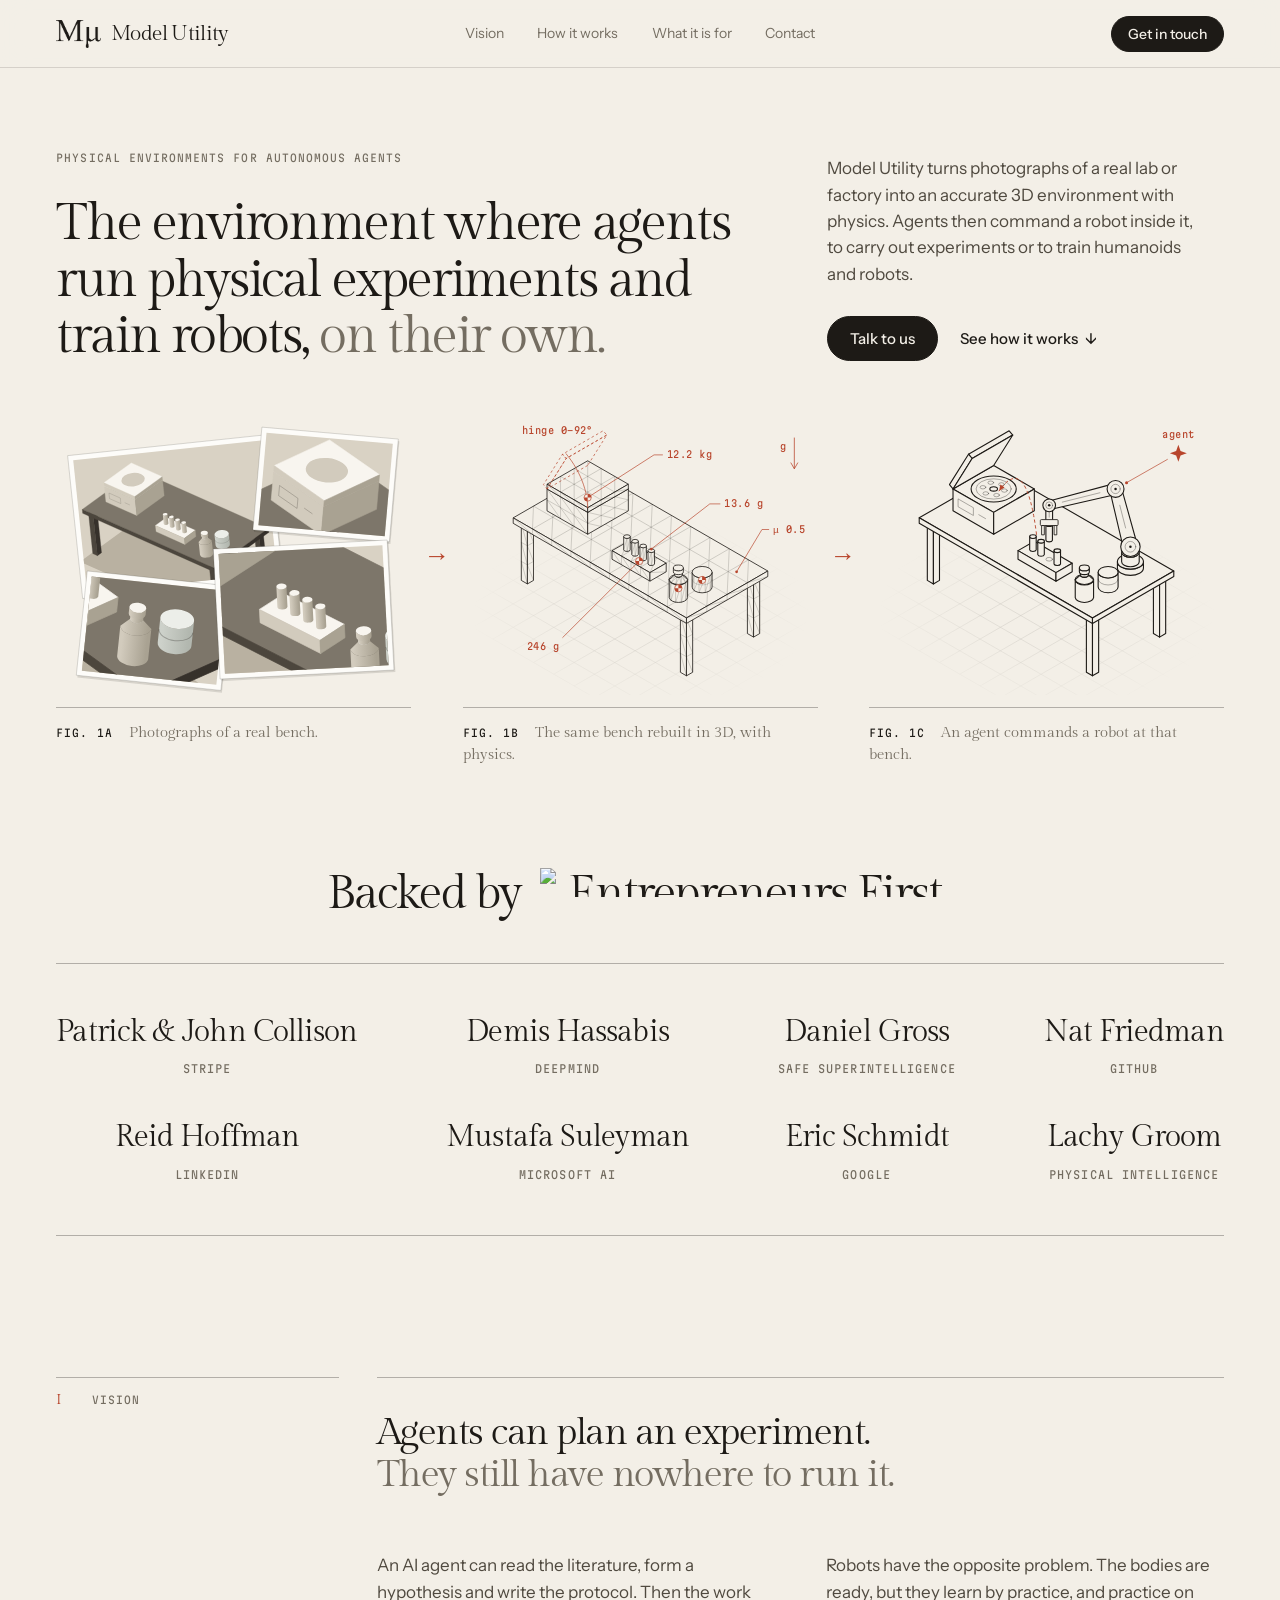
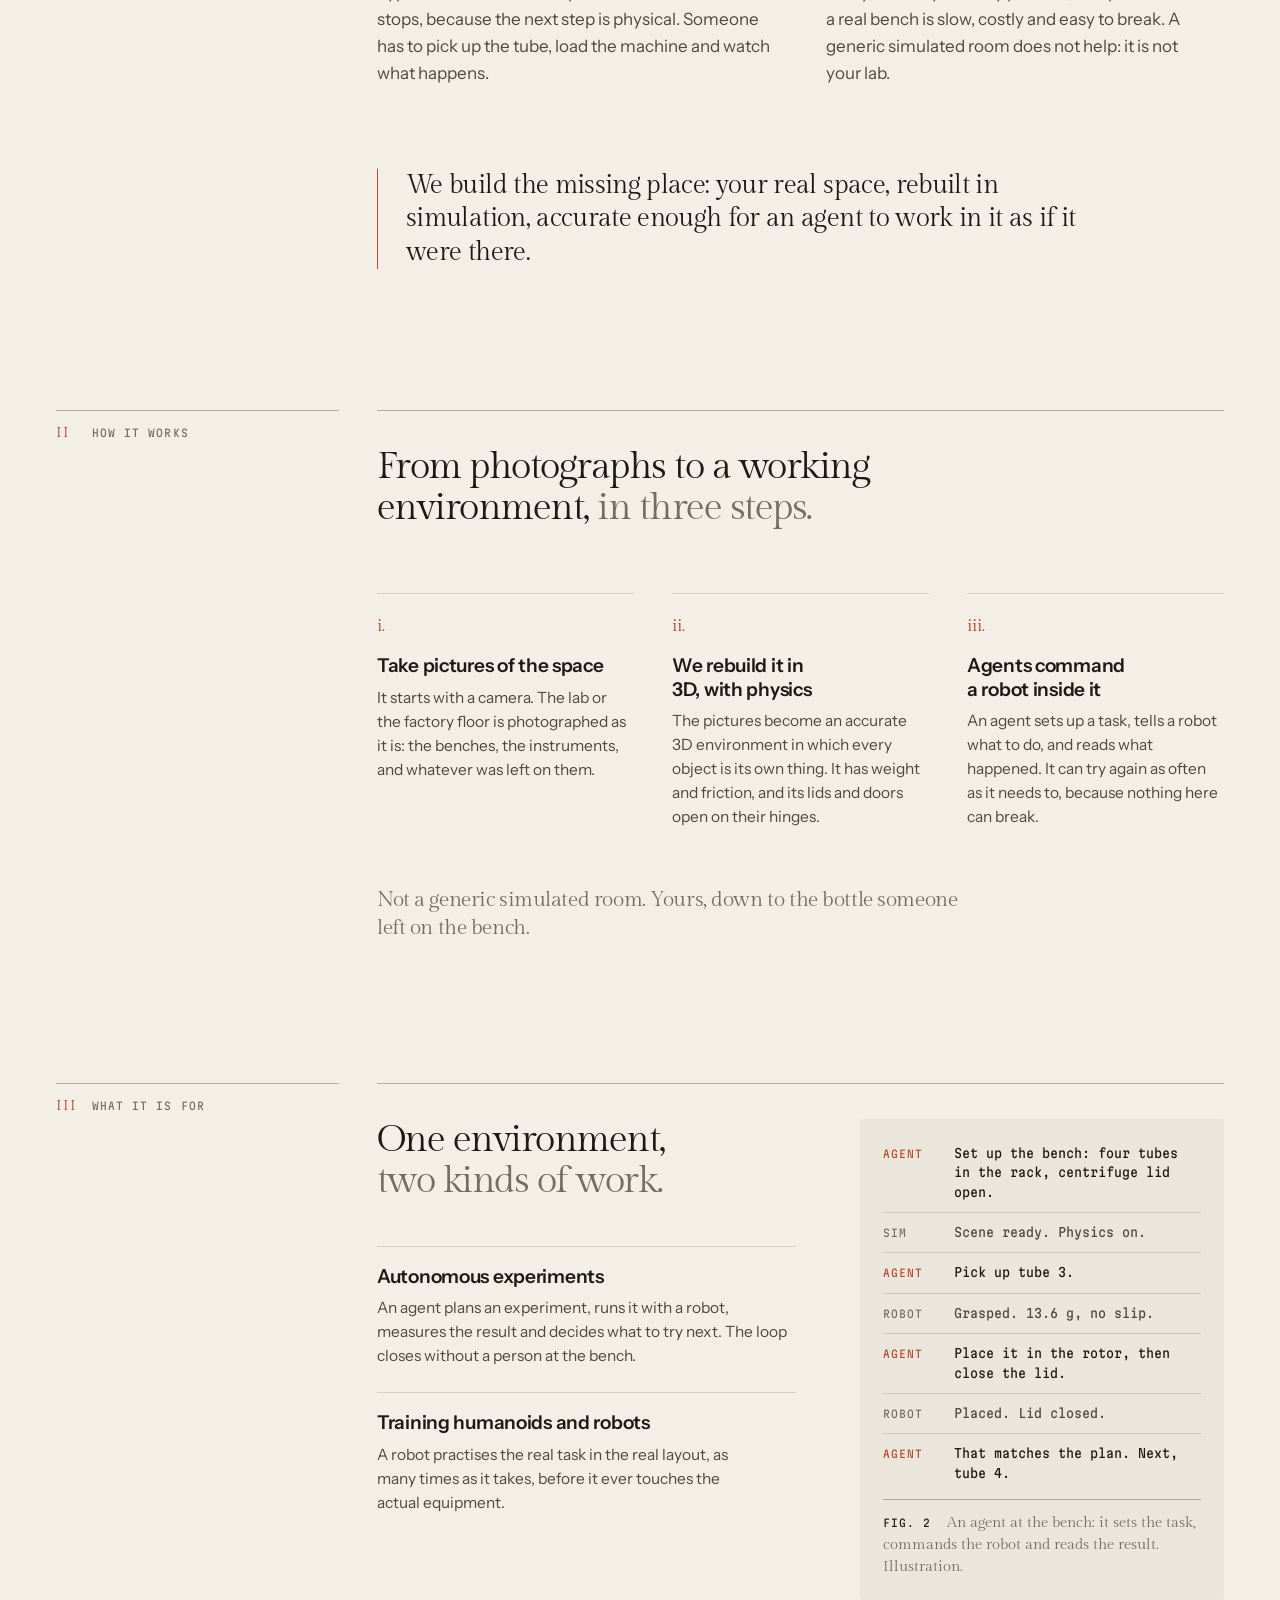
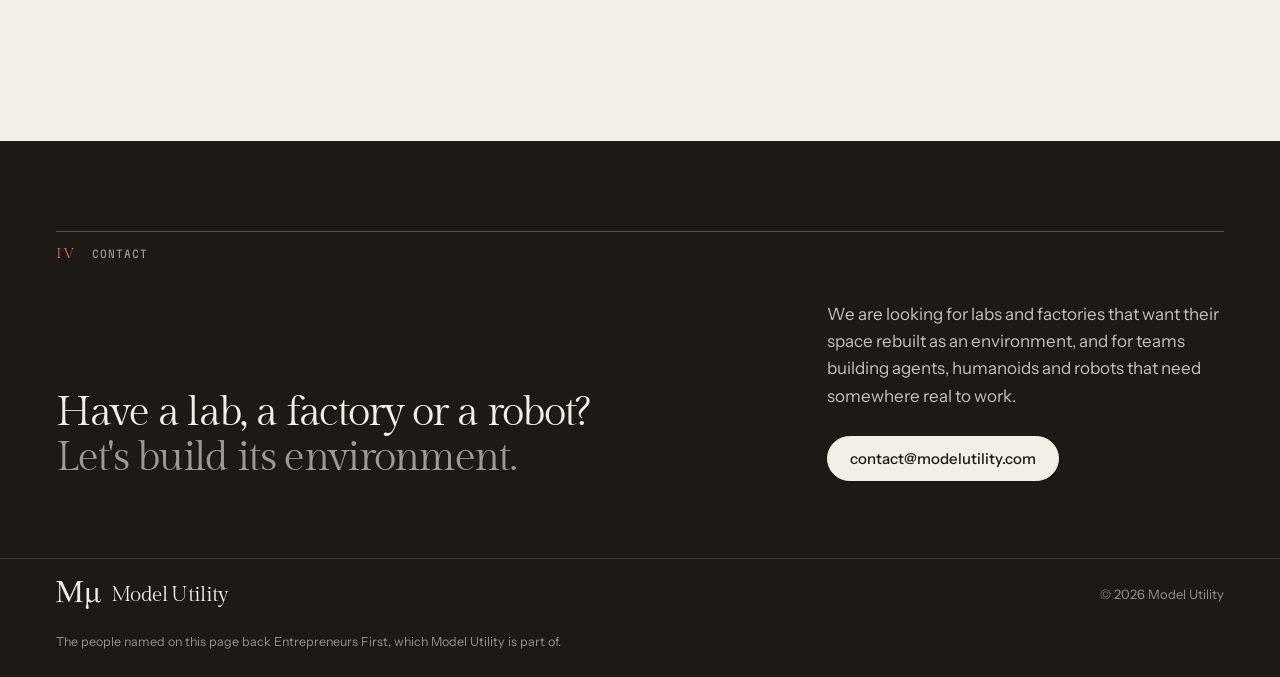
==== commit 01e3a03d: "Backed by Entrepreneurs First, and a new heading font The names block is larger and is headed "Backe" ====
--- a/index.html
+++ b/index.html
@@ -18,7 +18,7 @@
 <link rel="icon" href="media/mu-icon.png" type="image/png">
 <link rel="preconnect" href="https://fonts.googleapis.com">
 <link rel="preconnect" href="https://fonts.gstatic.com" crossorigin>
-<link href="https://fonts.googleapis.com/css2?family=Cormorant+Garamond:ital,wght@0,400..600;1,400..600&family=Instrument+Sans:wght@400..600&family=Martian+Mono:wdth,wght@75..112.5,300..500&display=swap" rel="stylesheet">
+<link href="https://fonts.googleapis.com/css2?family=Gilda+Display&family=Instrument+Sans:wght@400..600&family=Martian+Mono:wdth,wght@75..112.5,300..500&display=swap" rel="stylesheet">
 <link rel="stylesheet" href="styles.css">
 </head>
 <body>
@@ -78,9 +78,9 @@
   </div>
 </section>
 
-<!-- ───────────────────────── trusted by ───────────────────────── -->
+<!-- ───────────────────────── backed by ───────────────────────── -->
 <section class="trust" aria-labelledby="trust-h">
-  <h2 class="eyebrow" id="trust-h">Trusted by, via Entrepreneurs First</h2>
+  <h2 id="trust-h">Backed by <a href="https://www.joinef.com/" rel="noopener"><img class="ef-logo" src="media/ef-logo.svg" alt="Entrepreneurs First" width="394" height="28"></a></h2>
   <ul class="backers">
     <li><b>Patrick &amp; John Collison</b><span>Stripe</span></li>
     <li><b>Demis Hassabis</b><span>DeepMind</span></li>
@@ -91,7 +91,6 @@
     <li><b>Eric Schmidt</b><span>Google</span></li>
     <li><b>Lachy Groom</b><span>Physical Intelligence</span></li>
   </ul>
-  <p class="trust-note">They back Entrepreneurs First, which Model Utility is part of.</p>
 </section>
 
 <!-- ───────────────────────── I. vision ───────────────────────── -->
@@ -184,6 +183,7 @@
       <img class="logo" src="media/mu-logo-on-dark.png" alt="" width="45" height="28"><span>Model Utility</span>
     </a>
     <p class="foot-r">© 2026 Model Utility</p>
+    <p class="foot-note">The people named on this page back Entrepreneurs First, which Model Utility is part of.</p>
   </footer>
 </section>
 
--- a/styles.css
+++ b/styles.css
@@ -14,7 +14,7 @@
   --pad: clamp(20px, 4.4vw, 68px);
   --max: 1320px;
   --gap: clamp(80px, 11vw, 168px);
-  --serif: "Cormorant Garamond", "EB Garamond", Garamond, Georgia, serif;
+  --serif: "Gilda Display", Georgia, "Times New Roman", serif;   /* one weight, no italic */
   --sans: "Instrument Sans", "Helvetica Neue", Helvetica, Arial, sans-serif;
   --mono: "Martian Mono", ui-monospace, "Cascadia Mono", Consolas, monospace;
   --ease: cubic-bezier(.2, .7, .2, 1);
@@ -39,9 +39,9 @@
 .skip { position: fixed; left: var(--pad); top: -80px; z-index: 50; background: var(--ink); color: var(--paper); padding: 10px 16px; border-radius: 999px; font-size: 14px; }
 .skip:focus { top: 12px; }
 
-/* headings: serif, with the second thought in italic */
-h1, h2, .pull { font-family: var(--serif); font-weight: 500; letter-spacing: -.012em; }
-h1 em, h2 em { font-style: italic; font-weight: 400; color: var(--ink-3); }
+/* headings: a display serif set tight, with the second thought in grey */
+h1, h2, .pull { font-family: var(--serif); font-weight: 400; letter-spacing: -.04em; }
+h1 em, h2 em { font-style: normal; color: var(--ink-3); }
 .eyebrow, .sec-label, .plate figcaption span, .num, .log b {
   font-family: var(--mono); font-stretch: 86%; font-size: 10.5px; letter-spacing: .1em; text-transform: uppercase;
 }
@@ -57,7 +57,7 @@
 }
 .mark { display: inline-flex; align-items: center; gap: 10px; text-decoration: none; font-weight: 600; font-size: 16px; letter-spacing: -.01em; justify-self: start; }
 .logo { display: block; height: 28px; width: auto; max-width: none; }
-.mark span { font-family: var(--serif); font-size: 23px; font-weight: 600; letter-spacing: -.012em; line-height: 1; white-space: nowrap; }
+.mark span { font-family: var(--serif); font-size: 21px; font-weight: 400; letter-spacing: -.03em; line-height: 1; white-space: nowrap; }
 .outline { display: flex; gap: clamp(18px, 2.6vw, 40px); }
 .outline a { font-size: 14px; color: var(--ink-3); text-decoration: none; white-space: nowrap; transition: color .2s; }
 .outline a:hover, .outline a.on { color: var(--ink); }
@@ -83,12 +83,12 @@
 .hero { max-width: var(--max); margin: 0 auto; padding: clamp(44px, 6.4vw, 96px) var(--pad) 0; }
 .hero-copy { display: grid; grid-template-columns: minmax(0, 7fr) minmax(0, 4fr); gap: clamp(28px, 6vw, 96px); align-items: end; }
 .eyebrow { color: var(--ink-3); margin-bottom: clamp(18px, 2.2vw, 30px); }
-h1 { font-size: clamp(36px, 4.5vw, 62px); line-height: 1.02; max-width: 13em; }
+h1 { font-size: clamp(34px, 4.1vw, 57px); line-height: 1.08; max-width: 13.6em; }
 .lede { font-size: 17px; line-height: 1.55; color: var(--ink-2); }
 
 /* the figures: one bench, three times */
 .plate { position: relative; }
-.plate figcaption { font-family: var(--serif); font-size: 16px; line-height: 1.4; color: var(--ink-3); }
+.plate figcaption { font-family: var(--serif); font-size: 15px; line-height: 1.45; color: var(--ink-3); }
 .plate figcaption span { color: var(--ink); margin-right: 12px; white-space: nowrap; }
 .tri { --tri-gap: clamp(24px, 4vw, 60px); display: grid; grid-template-columns: repeat(3, minmax(0, 1fr)); gap: var(--tri-gap); margin-top: clamp(28px, 4vw, 56px); }
 .fig { width: 100%; height: auto; overflow: visible; }
@@ -99,16 +99,20 @@
   font-family: var(--serif); font-size: 26px; line-height: 1; color: var(--red);
 }
 
-/* ─────────── trusted by ─────────── */
-.trust { max-width: var(--max); margin: clamp(56px, 7vw, 104px) auto 0; padding: 0 var(--pad); text-align: center; }
-.trust .eyebrow { margin-bottom: clamp(20px, 2.4vw, 30px); }
+/* ─────────── backed by ─────────── */
+.trust { max-width: var(--max); margin: clamp(64px, 8vw, 120px) auto 0; padding: 0 var(--pad); text-align: center; }
+.trust h2 {
+  display: flex; flex-wrap: wrap; align-items: baseline; justify-content: center; gap: .34em .4em;
+  font-size: clamp(30px, 3.7vw, 52px); line-height: 1.1;
+}
+.trust h2 a { display: block; max-width: 100%; }
+.ef-logo { display: block; height: .62em; width: auto; max-width: 100%; }   /* the wordmark stands on the baseline, as tall as a capital */
 .backers {
-  display: grid; grid-template-columns: repeat(4, minmax(0, 1fr)); gap: clamp(24px, 2.8vw, 38px) clamp(16px, 2.4vw, 40px);
-  padding: clamp(28px, 3.2vw, 44px) 0; border-top: 1px solid var(--line-2); border-bottom: 1px solid var(--line-2);
-}
-.backers b { display: block; font-family: var(--serif); font-style: italic; font-weight: 500; font-size: clamp(21px, 2.05vw, 28px); line-height: 1.12; letter-spacing: -.005em; }
-.backers span { display: block; margin-top: 9px; font-family: var(--mono); font-stretch: 86%; font-size: 10.5px; letter-spacing: .1em; text-transform: uppercase; color: var(--ink-3); }
-.trust-note { margin-top: 14px; font-size: 13.5px; color: var(--ink-3); }
+  display: grid; grid-template-columns: repeat(4, auto); justify-content: space-between; gap: clamp(30px, 3.4vw, 48px) clamp(20px, 3vw, 48px);
+  margin-top: clamp(28px, 3.4vw, 48px); padding: clamp(34px, 4vw, 58px) 0; border-top: 1px solid var(--line-2); border-bottom: 1px solid var(--line-2);
+}
+.backers b { display: block; font-family: var(--serif); font-weight: 400; font-size: clamp(23px, 2.35vw, 33px); line-height: 1.12; letter-spacing: -.03em; }
+.backers span { display: block; margin-top: 11px; font-family: var(--mono); font-stretch: 86%; font-size: 11px; letter-spacing: .1em; text-transform: uppercase; color: var(--ink-3); }
 
 /* ─────────── sections ─────────── */
 .sec {
@@ -116,21 +120,21 @@
   display: grid; grid-template-columns: minmax(0, 3fr) minmax(0, 9fr); gap: 0 clamp(20px, 3vw, 48px);
 }
 .sec-label { color: var(--ink-3); margin: 0; padding-top: 14px; border-top: 1px solid var(--line-2); align-self: start; display: flex; gap: 1.4em; }
-.sec-label b { font-family: var(--serif); font-size: 15px; font-weight: 500; letter-spacing: .04em; color: var(--red); line-height: 1; min-width: 1.4em; }
+.sec-label b { font-family: var(--serif); font-size: 15px; font-weight: 400; letter-spacing: .04em; color: var(--red); line-height: 1; min-width: 1.4em; }
 .sec-body { min-width: 0; padding-top: 14px; border-top: 1px solid var(--line-2); }
-.sec h2 { font-size: clamp(29px, 3.2vw, 44px); line-height: 1.04; max-width: 17em; padding-top: clamp(10px, 1.6vw, 22px); }
+.sec h2 { font-size: clamp(27px, 2.95vw, 41px); line-height: 1.1; max-width: 17.5em; padding-top: clamp(10px, 1.6vw, 22px); }
 .cols { display: grid; grid-template-columns: repeat(2, minmax(0, 1fr)); gap: clamp(24px, 4vw, 64px); margin-top: clamp(32px, 4.4vw, 60px); color: var(--ink-2); }
 .cols p { max-width: 30em; }
-.pull { font-size: clamp(22px, 2.3vw, 31px); line-height: 1.22; max-width: 26em; margin-top: clamp(36px, 5vw, 68px); padding-left: clamp(18px, 2.2vw, 30px); border-left: 1px solid var(--red); }
+.pull { font-size: clamp(20px, 2.05vw, 28px); line-height: 1.28; letter-spacing: -.025em; max-width: 27em; margin-top: clamp(36px, 5vw, 68px); padding-left: clamp(18px, 2.2vw, 30px); border-left: 1px solid var(--red); }
 
 /* the three things the layer does */
 .trio { display: grid; grid-template-columns: repeat(3, minmax(0, 1fr)); gap: clamp(20px, 3vw, 48px); margin-top: clamp(36px, 5vw, 68px); }
 .trio li { border-top: 1px solid var(--line); padding-top: 18px; }
-.num { font-family: var(--serif); font-style: italic; font-size: 17px; letter-spacing: 0; text-transform: none; color: var(--red); }
+.num { font-family: var(--serif); font-size: 17px; letter-spacing: 0; text-transform: none; color: var(--red); }
 .trio h3, .use h3 { font-size: 19px; font-weight: 600; letter-spacing: -.015em; line-height: 1.25; margin: 14px 0 8px; }
 .use h3 { margin-top: 0; }
 .trio p { font-size: 15.5px; line-height: 1.55; color: var(--ink-2); max-width: 24em; }
-.aside { font-family: var(--serif); font-style: italic; font-size: clamp(19px, 1.8vw, 24px); line-height: 1.3; color: var(--ink-3); margin-top: clamp(32px, 4.4vw, 60px); max-width: 28em; }
+.aside { font-family: var(--serif); font-size: clamp(18px, 1.65vw, 22px); line-height: 1.35; letter-spacing: -.02em; color: var(--ink-3); margin-top: clamp(32px, 4.4vw, 60px); max-width: 28em; }
 
 /* what it is for: two uses, and an agent's log */
 .split { display: grid; grid-template-columns: minmax(0, 1.15fr) minmax(0, 1fr); gap: clamp(28px, 5vw, 80px); align-items: start; }
@@ -152,13 +156,14 @@
 .close .sec-label { border-top-color: rgba(243, 239, 231, .26); color: rgba(243, 239, 231, .6); }
 .close .sec-label b { color: #e0694c; }
 .close-grid { display: grid; grid-template-columns: minmax(0, 7fr) minmax(0, 4fr); gap: clamp(28px, 6vw, 96px); align-items: end; margin-top: clamp(24px, 3vw, 40px); }
-.close h2 { font-size: clamp(30px, 3.6vw, 50px); line-height: 1.02; max-width: 13em; }
+.close h2 { font-size: clamp(28px, 3.3vw, 46px); line-height: 1.08; max-width: 13.6em; }
 .close h2 em { color: rgba(243, 239, 231, .6); }
 .close-grid p { color: rgba(243, 239, 231, .78); }
 .foot { max-width: var(--max); margin: 0 auto; display: grid; grid-template-columns: 1fr auto 1fr; align-items: center; gap: 24px; padding: 22px var(--pad) 26px; border-top: 1px solid rgba(243, 239, 231, .16); font-size: 13px; color: rgba(243, 239, 231, .56); }
 .foot p { margin: 0; }
 .foot .mark { color: var(--paper); }
 .foot-r { text-align: right; grid-column: 3; }
+.foot-note { grid-column: 1 / -1; font-size: 12.5px; line-height: 1.5; }
 
 /* ─────────── benchmark page: figures, results table, chart, grid ─────────── */
 .eyebrow a { text-decoration: none; border-bottom: 1px solid var(--line-2); }
@@ -229,7 +234,7 @@
 .rb-rule { stroke: var(--line); stroke-width: 1; }
 .rb-tick { font-family: var(--mono); font-stretch: 86%; font-size: 10.5px; fill: var(--ink-3); }
 .rb-axis { font-family: var(--sans); font-size: 12px; fill: var(--ink-3); }
-.rb-hint { font-family: var(--serif); font-style: italic; font-size: 15px; fill: var(--ink-3); }
+.rb-hint { font-family: var(--serif); font-size: 14px; fill: var(--ink-3); }
 .rb-name { font-family: var(--sans); font-size: 12.5px; font-weight: 500; fill: var(--ink-2); }
 .rb-lead { stroke: var(--line-2); stroke-width: 1; }
 .rb-hit { fill: transparent; }
@@ -300,7 +305,7 @@
   .fig text { font-size: 13px; }
   .foot { grid-template-columns: 1fr 1fr; row-gap: 14px; }
   .foot-r { grid-column: 2; }
-  .mark span { font-size: 21px; }
+  .mark span { font-size: 19px; }
 }
 
 @media (prefers-reduced-motion: reduce) {
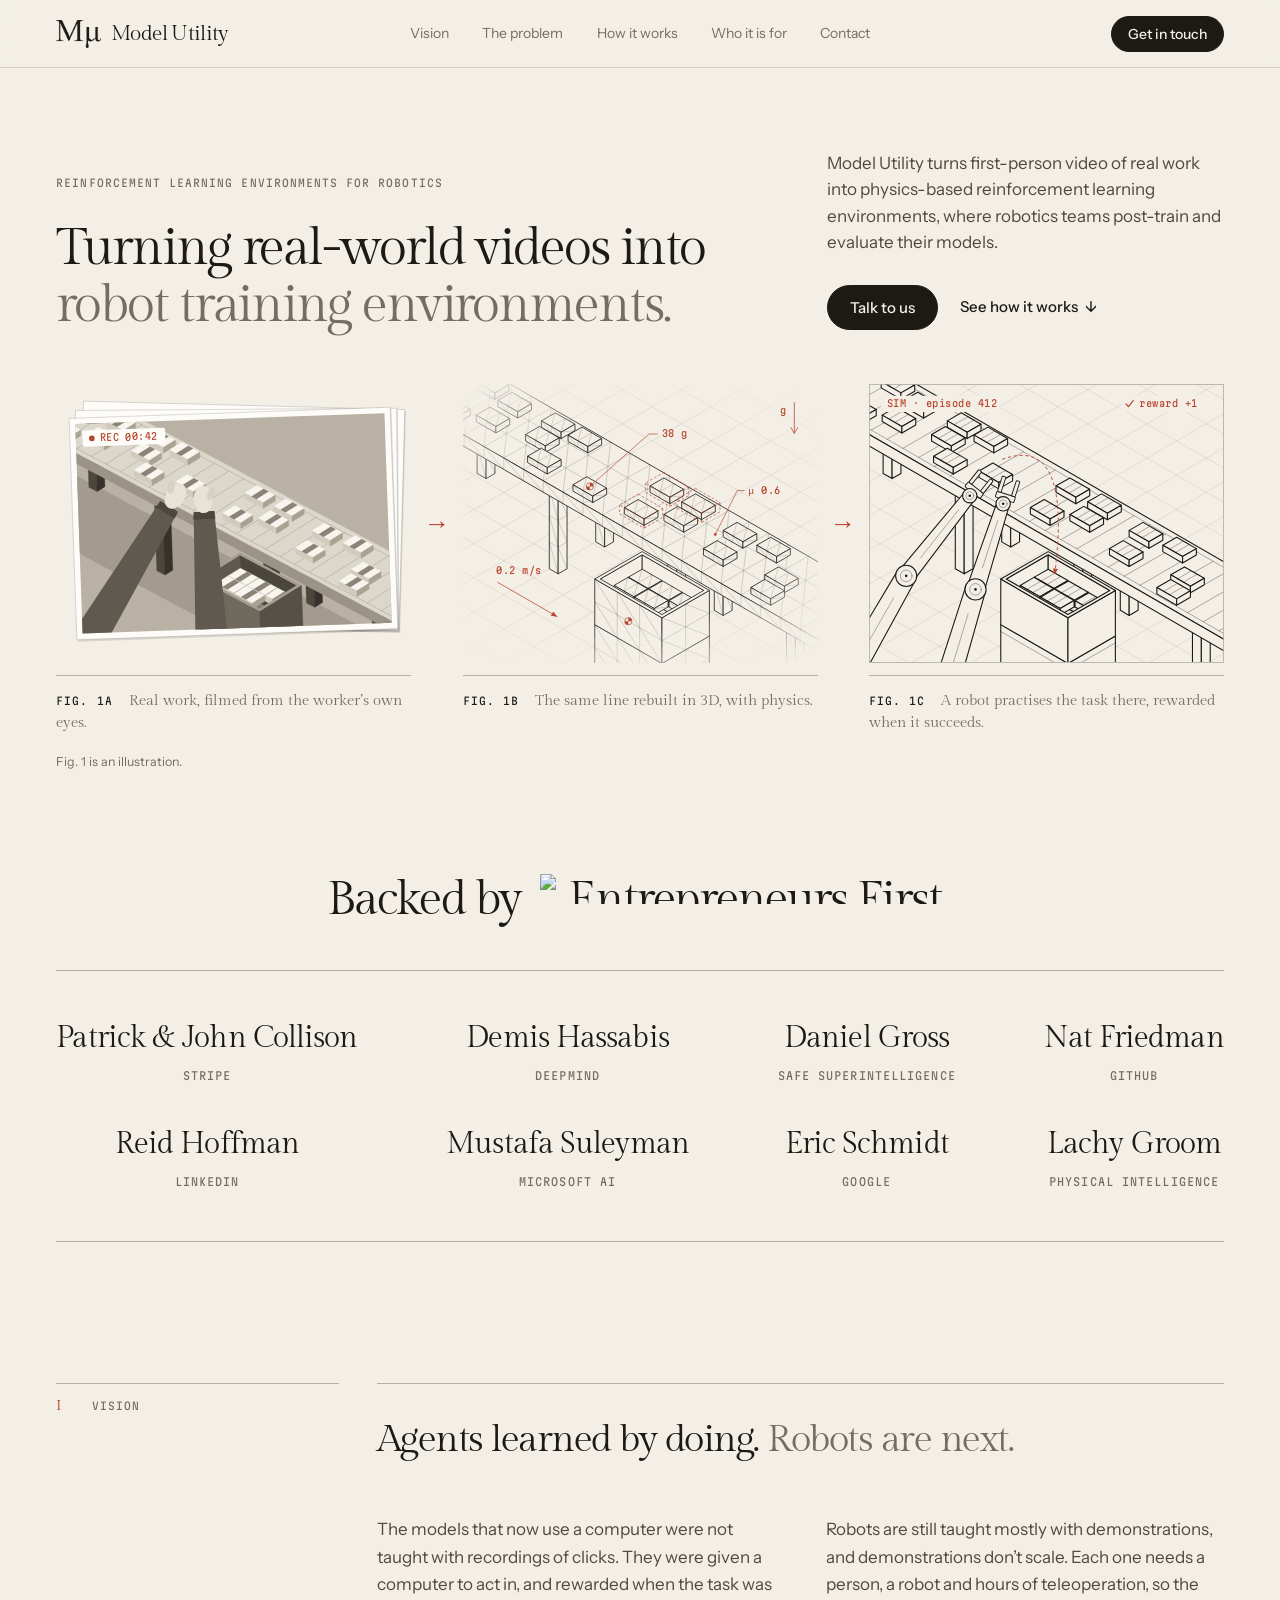
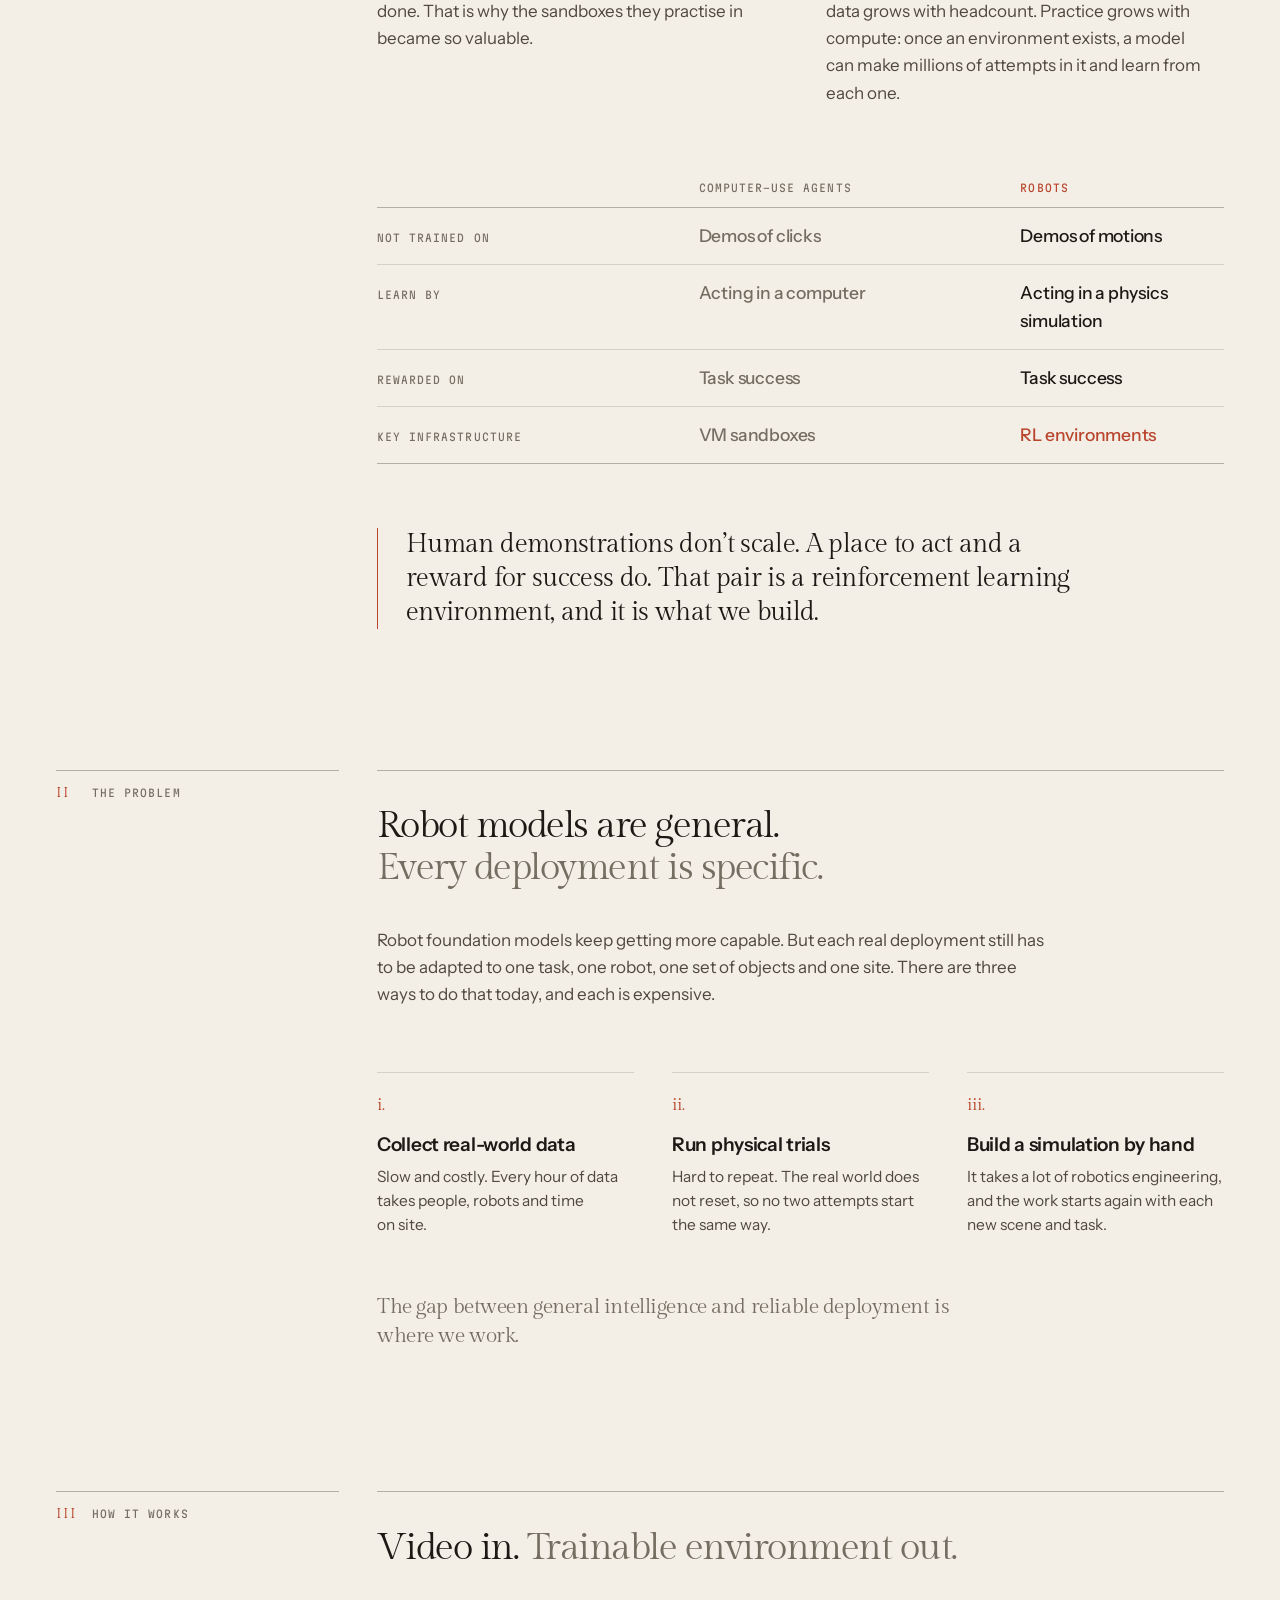
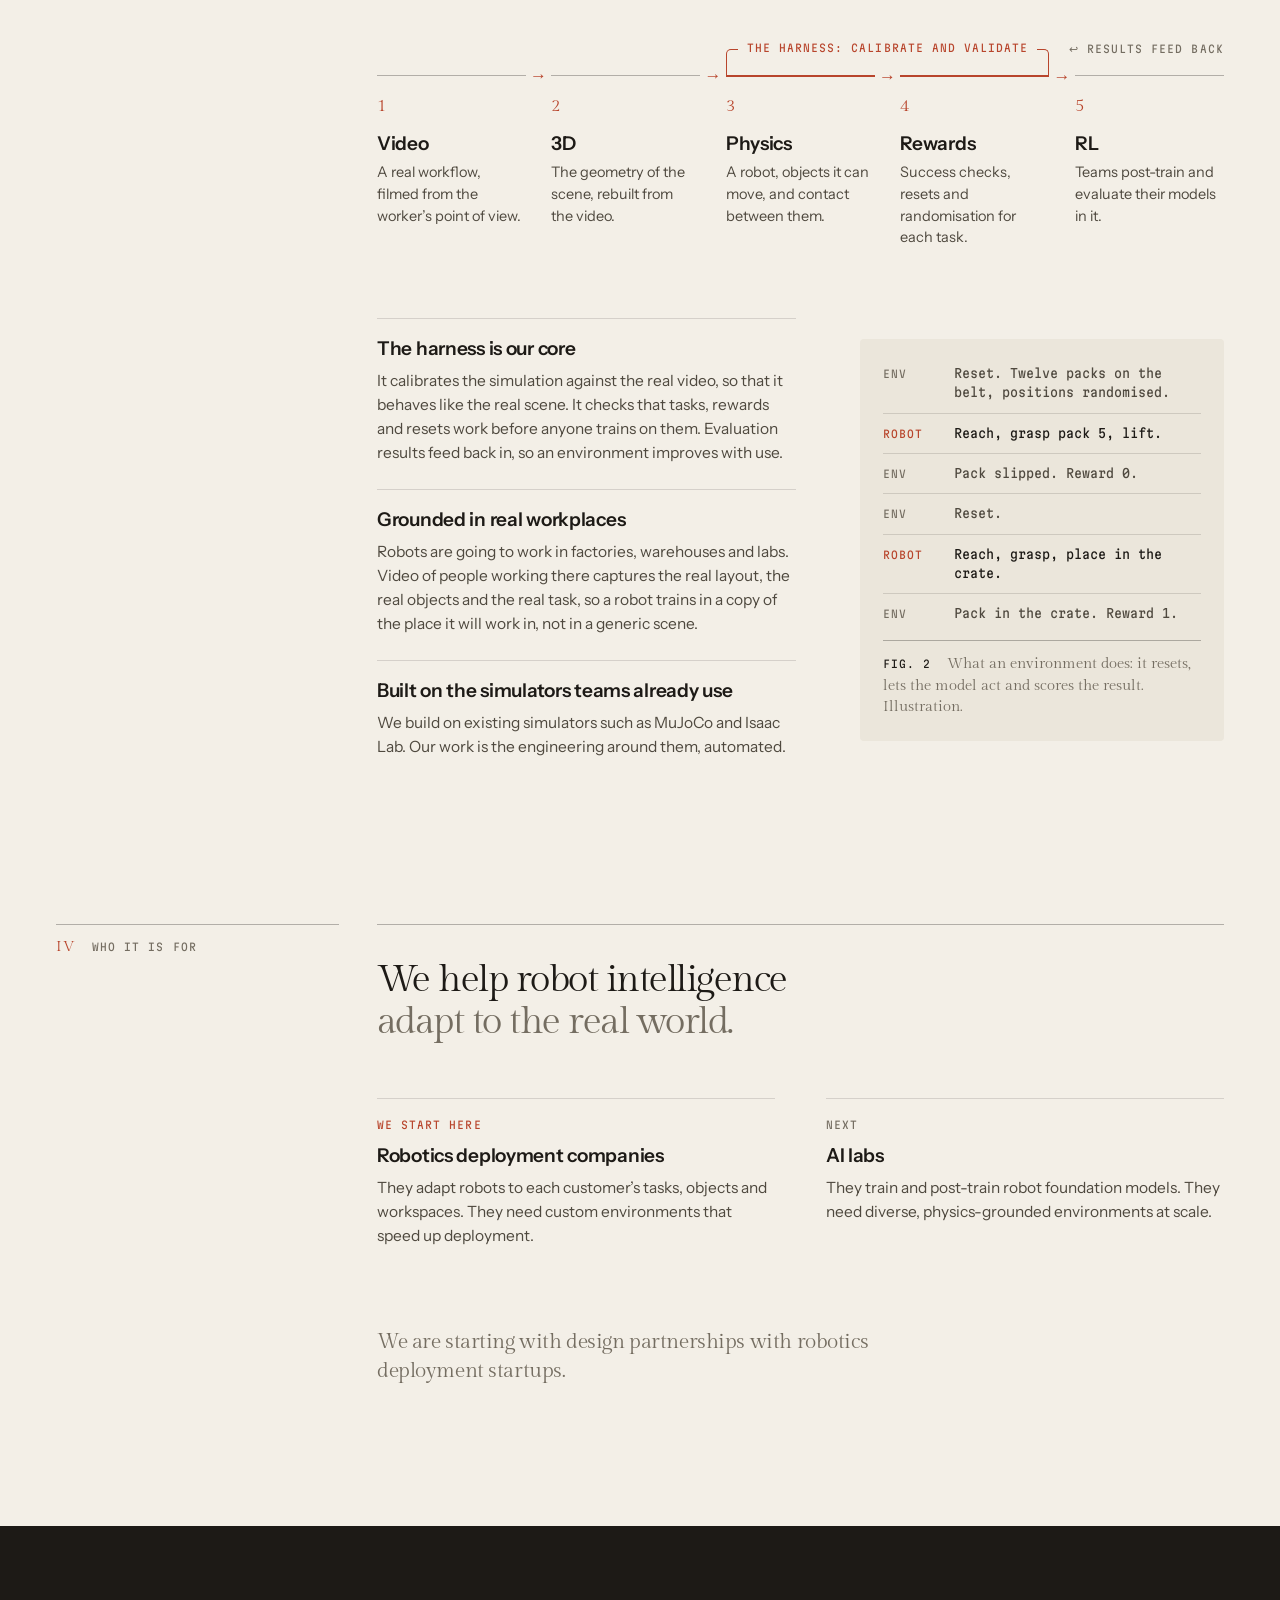
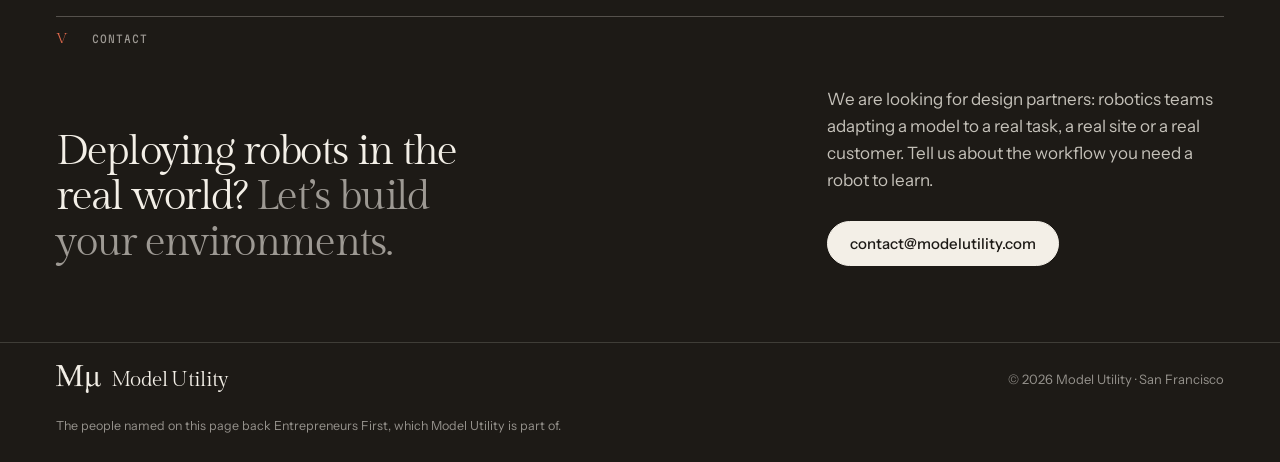
==== commit c0f449ec: "Rewrite the page around the pitch: robot training environments from video The site now tells the sto" ====
--- a/index.html
+++ b/index.html
@@ -3,17 +3,17 @@
 <head>
 <meta charset="utf-8">
 <meta name="viewport" content="width=device-width, initial-scale=1">
-<title>Model Utility · The environment where agents run physical experiments</title>
-<meta name="description" content="Model Utility turns photographs of a real lab or factory into an accurate 3D environment with physics, where agents can autonomously run physical experiments and train humanoids and robots.">
+<title>Model Utility · Robot training environments from real-world video</title>
+<meta name="description" content="Model Utility turns first-person video of real work into physics-based reinforcement learning environments, where robotics teams post-train and evaluate their models.">
 <meta name="theme-color" content="#f3efe7">
-<meta property="og:title" content="Model Utility · The environment where agents run physical experiments">
-<meta property="og:description" content="From photographs of a real lab to an accurate 3D environment with physics, where agents command a robot to run experiments and train humanoids on their own.">
+<meta property="og:title" content="Model Utility · Robot training environments from real-world video">
+<meta property="og:description" content="Agents learned by doing. Robots are next. We turn video of real work into physics-based environments where robot models practise and are rewarded on success.">
 <meta property="og:type" content="website">
 <meta property="og:url" content="https://modelutility.vercel.app/">
 <meta property="og:image" content="https://modelutility.vercel.app/media/og.png">
 <meta property="og:image:width" content="1200">
 <meta property="og:image:height" content="630">
-<meta property="og:image:alt" content="Model Utility. A robot arm at a laboratory bench, commanded by an agent.">
+<meta property="og:image:alt" content="Model Utility. Two robot arms pick a pack off a conveyor in simulation.">
 <meta name="twitter:card" content="summary_large_image">
 <link rel="icon" href="media/mu-icon.png" type="image/png">
 <link rel="preconnect" href="https://fonts.googleapis.com">
@@ -31,8 +31,9 @@
   </a>
   <nav class="outline" aria-label="Sections">
     <a href="#vision">Vision</a>
+    <a href="#problem">The problem</a>
     <a href="#how">How it works</a>
-    <a href="#uses">What it is for</a>
+    <a href="#who">Who it is for</a>
     <a href="#contact">Contact</a>
   </nav>
   <a class="btn btn--small" href="#contact">Get in touch</a>
@@ -44,11 +45,11 @@
 <section class="hero" id="top">
   <div class="hero-copy">
     <div>
-      <p class="eyebrow">Physical environments for autonomous agents</p>
-      <h1>The environment where agents run physical experiments and train robots, <em>on their own.</em></h1>
+      <p class="eyebrow">Reinforcement learning environments for robotics</p>
+      <h1>Turning real-world videos into <em>robot training environments.</em></h1>
     </div>
     <div class="hero-side">
-      <p class="lede">Model Utility turns photographs of a real lab or factory into an accurate 3D environment with physics. Agents then command a robot inside it, to carry out experiments or to train humanoids and robots.</p>
+      <p class="lede">Model Utility turns first-person video of real work into physics-based reinforcement learning environments, where robotics teams post-train and evaluate their models.</p>
       <p class="cta">
         <a class="btn" href="#contact">Talk to us</a>
         <a class="link" href="#how">See how it works <span aria-hidden="true">↓</span></a>
@@ -56,26 +57,27 @@
     </div>
   </div>
 
-  <div class="tri" role="group" aria-label="One laboratory bench, three times: as photographs, as geometry with physics, and with a robot at work">
+  <div class="tri" role="group" aria-label="One packing line, three times: on video, as geometry with physics, and in simulation with a robot at work">
     <figure class="plate panel">
 <!-- fig-a:start -->
-<svg class="fig" viewBox="0 0 420 330" role="img" aria-label="Four overlapping photographs of a laboratory bench with a centrifuge, a rack of tubes, a bottle and a beaker."><defs><linearGradient id="tone-dark" x1="0" x2="1"><stop offset=".1" stop-color="#4c463d"/><stop offset=".9" stop-color="#36312b"/></linearGradient><linearGradient id="tone-light" x1="0" x2="1"><stop offset=".1" stop-color="#d2cbbd"/><stop offset=".9" stop-color="#a9a292"/></linearGradient><linearGradient id="tone-glass" x1="0" x2="1"><stop offset=".1" stop-color="#cdd1ca"/><stop offset=".9" stop-color="#b2b7af"/></linearGradient><g id="bench-tone"><rect x="-400" y="-400" width="1300" height="1200" fill="#d9d2c4"/><path d="M155.5 142.7L373.4 268.5L264.4 331.4L46.6 205.6Z" fill="#b9b1a1"/><path d="M155.5 77L162.7 81.2L155.5 85.4L148.3 81.2Z" fill="#7d766a" stroke="#7d766a" stroke-width=".5" stroke-linejoin="round"/><path d="M148.3 81.2L155.5 85.4L155.5 152.9L148.3 148.7Z" fill="#4c463d" stroke="#4c463d" stroke-width=".5" stroke-linejoin="round"/><path d="M155.5 85.4L162.7 81.2L162.7 148.7L155.5 152.9Z" fill="#36312b" stroke="#36312b" stroke-width=".5" stroke-linejoin="round"/><path d="M76.2 122.8L83.4 127L76.2 131.1L69 127Z" fill="#7d766a" stroke="#7d766a" stroke-width=".5" stroke-linejoin="round"/><path d="M69 127L76.2 131.1L76.2 198.7L69 194.5Z" fill="#4c463d" stroke="#4c463d" stroke-width=".5" stroke-linejoin="round"/><path d="M76.2 131.1L83.4 127L83.4 194.5L76.2 198.7Z" fill="#36312b" stroke="#36312b" stroke-width=".5" stroke-linejoin="round"/><path d="M343.8 185.7L351 189.9L343.8 194L336.5 189.9Z" fill="#7d766a" stroke="#7d766a" stroke-width=".5" stroke-linejoin="round"/><path d="M336.5 189.9L343.8 194L343.8 261.6L336.5 257.4Z" fill="#4c463d" stroke="#4c463d" stroke-width=".5" stroke-linejoin="round"/><path d="M343.8 194L351 189.9L351 257.4L343.8 261.6Z" fill="#36312b" stroke="#36312b" stroke-width=".5" stroke-linejoin="round"/><path d="M264.4 231.5L271.7 235.7L264.4 239.8L257.2 235.7Z" fill="#7d766a" stroke="#7d766a" stroke-width=".5" stroke-linejoin="round"/><path d="M257.2 235.7L264.4 239.8L264.4 307.4L257.2 303.2Z" fill="#4c463d" stroke="#4c463d" stroke-width=".5" stroke-linejoin="round"/><path d="M264.4 239.8L271.7 235.7L271.7 303.2L264.4 307.4Z" fill="#36312b" stroke="#36312b" stroke-width=".5" stroke-linejoin="round"/><path d="M155.5 65L360.6 183.4L264.4 238.9L59.4 120.5Z" fill="#7d766a" stroke="#7d766a" stroke-width=".5" stroke-linejoin="round"/><path d="M59.4 120.5L264.4 238.9L264.4 245.4L59.4 127Z" fill="#4c463d" stroke="#4c463d" stroke-width=".5" stroke-linejoin="round"/><path d="M264.4 238.9L360.6 183.4L360.6 189.9L264.4 245.4Z" fill="#36312b" stroke="#36312b" stroke-width=".5" stroke-linejoin="round"/><path d="M147.5 58.5L195.6 86.3L147.5 114L99.4 86.3Z" fill="#f8f5ef" stroke="#f8f5ef" stroke-width=".5" stroke-linejoin="round"/><path d="M99.4 86.3L147.5 114L147.5 139.9L99.4 112.2Z" fill="#d2cbbd" stroke="#d2cbbd" stroke-width=".5" stroke-linejoin="round"/><path d="M147.5 114L195.6 86.3L195.6 112.2L147.5 139.9Z" fill="#a9a292" stroke="#a9a292" stroke-width=".5" stroke-linejoin="round"/><path d="M105.8 98.3L123.5 108.5L123.5 117.7L105.8 107.6Z" fill="none" stroke="#1d1a16" stroke-width=".7" opacity=".28" /><path d="M129.9 116.8L137.9 121.4" fill="none" stroke="#1d1a16" stroke-width=".7" opacity=".28" /><path d="M147.5 53L195.6 80.7L147.5 108.5L99.4 80.7Z" fill="#f8f5ef" stroke="#f8f5ef" stroke-width=".5" stroke-linejoin="round"/><path d="M99.4 80.7L147.5 108.5L147.5 114L99.4 86.3Z" fill="#d2cbbd" stroke="#d2cbbd" stroke-width=".5" stroke-linejoin="round"/><path d="M147.5 108.5L195.6 80.7L195.6 86.3L147.5 114Z" fill="#a9a292" stroke="#a9a292" stroke-width=".5" stroke-linejoin="round"/><ellipse cx="147.5" cy="80.7" rx="19.3" ry="11.1" fill="#d2cbbd"/><path d="M195.6 148.3L240.4 174.1L221.2 185.3L176.3 159.3Z" fill="#f8f5ef" stroke="#f8f5ef" stroke-width=".5" stroke-linejoin="round"/><path d="M176.3 159.3L221.2 185.3L221.2 195.4L176.3 169.5Z" fill="#d2cbbd" stroke="#d2cbbd" stroke-width=".5" stroke-linejoin="round"/><path d="M221.2 185.3L240.4 174.1L240.4 184.3L221.2 195.4Z" fill="#a9a292" stroke="#a9a292" stroke-width=".5" stroke-linejoin="round"/><path d="M190.1 142.7L190.1 158.4A3.9 2.2 0 0 0 197.8 158.4L197.8 142.7A3.9 2.2 0 0 1 190.1 142.7Z" fill="url(#tone-light)"/><ellipse cx="194" cy="142.7" rx="3.9" ry="2.2" fill="#f8f5ef"/><path d="M199.7 148.2L199.7 164A3.9 2.2 0 0 0 207.4 164L207.4 148.2A3.9 2.2 0 0 1 199.7 148.2Z" fill="url(#tone-light)"/><ellipse cx="203.6" cy="148.2" rx="3.9" ry="2.2" fill="#f8f5ef"/><path d="M209.3 153.8L209.3 169.5A3.9 2.2 0 0 0 217 169.5L217 153.8A3.9 2.2 0 0 1 209.3 153.8Z" fill="url(#tone-light)"/><ellipse cx="213.2" cy="153.8" rx="3.9" ry="2.2" fill="#f8f5ef"/><path d="M218.9 159.4L218.9 175.1A3.9 2.2 0 0 0 226.6 175.1L226.6 159.4A3.9 2.2 0 0 1 218.9 159.4Z" fill="url(#tone-light)"/><ellipse cx="222.8" cy="159.4" rx="3.9" ry="2.2" fill="#f8f5ef"/><path d="M271.1 184.8L271.1 202.4A11.8 6.8 0 0 0 294.7 202.4L294.7 184.8A11.8 6.8 0 0 1 271.1 184.8Z" fill="url(#tone-glass)"/><ellipse cx="282.9" cy="184.8" rx="11.8" ry="6.8" fill="#eceee9"/><path d="M271.1 193.1A11.8 6.8 0 0 0 294.7 193.1" fill="none" stroke="#1d1a16" stroke-width=".7" opacity=".28" /><path d="M244 193.6L244 214.9A10.9 6.3 0 0 0 265.7 214.9L265.7 193.6A10.9 6.3 0 0 1 244 193.6Z" fill="url(#tone-light)"/><path d="M250.3 188L244 193.6A10.9 6.3 0 0 0 265.7 193.6L259.4 188A4.5 2.6 0 0 1 250.3 188Z" fill="url(#tone-light)"/><ellipse cx="254.8" cy="188" rx="4.5" ry="2.6" fill="#f8f5ef"/><path d="M250.3 184.3L250.3 188A4.5 2.6 0 0 0 259.4 188L259.4 184.3A4.5 2.6 0 0 1 250.3 184.3Z" fill="url(#tone-light)"/><ellipse cx="254.8" cy="184.3" rx="4.5" ry="2.6" fill="#f8f5ef"/><path d="M248.9 179.7L248.9 184.3A5.9 3.4 0 0 0 260.7 184.3L260.7 179.7A5.9 3.4 0 0 1 248.9 179.7Z" fill="url(#tone-light)"/><ellipse cx="254.8" cy="179.7" rx="5.9" ry="3.4" fill="#f8f5ef"/></g><clipPath id="shot-0"><rect x="28" y="40" width="226" height="158"/></clipPath><clipPath id="shot-1"><rect x="244" y="26" width="150" height="110"/></clipPath><clipPath id="shot-2"><rect x="36" y="198" width="160" height="112"/></clipPath><clipPath id="shot-3"><rect x="196" y="158" width="194" height="142"/></clipPath></defs><g transform="rotate(-6 141 119)"><rect x="23.5" y="36.5" width="238" height="170" fill="#1d1a16" opacity=".13"/><rect x="22" y="34" width="238" height="170" fill="#fdfcf9" stroke="#1d1a16" stroke-opacity=".3" stroke-width=".6"/><g clip-path="url(#shot-0)"><use href="#bench-tone" transform="translate(141 119) scale(0.72) translate(-210 -148.2)"/></g></g><g transform="rotate(5 319 81)"><rect x="239.5" y="22.5" width="162" height="122" fill="#1d1a16" opacity=".13"/><rect x="238" y="20" width="162" height="122" fill="#fdfcf9" stroke="#1d1a16" stroke-opacity=".3" stroke-width=".6"/><g clip-path="url(#shot-1)"><use href="#bench-tone" transform="translate(319 81) scale(1.3) translate(-147.5 -93.7)"/></g></g><g transform="rotate(6 116 254)"><rect x="31.5" y="194.5" width="172" height="124" fill="#1d1a16" opacity=".13"/><rect x="30" y="192" width="172" height="124" fill="#fdfcf9" stroke="#1d1a16" stroke-opacity=".3" stroke-width=".6"/><g clip-path="url(#shot-2)"><use href="#bench-tone" transform="translate(116 254) scale(1.7) translate(-267.7 -194.5)"/></g></g><g transform="rotate(-3 293 229)"><rect x="191.5" y="154.5" width="206" height="154" fill="#1d1a16" opacity=".13"/><rect x="190" y="152" width="206" height="154" fill="#fdfcf9" stroke="#1d1a16" stroke-opacity=".3" stroke-width=".6"/><g clip-path="url(#shot-3)"><use href="#bench-tone" transform="translate(293 229) scale(1.55) translate(-210 -161.2)"/></g></g></svg>
+<svg class="fig" viewBox="0 0 420 330" role="img" aria-label="A frame of video filmed from a worker’s own eyes: two hands lift a snack pack off a conveyor that carries many more, with a crate of packed ones beside it."><defs><clipPath id="fa-clip"><rect x="27" y="41" width="366" height="248"/></clipPath></defs><g transform="rotate(1.5 210 165) translate(9 -9)"><rect x="21.5" y="36.5" width="380" height="262" fill="#1d1a16" opacity=".13"/><rect x="20" y="34" width="380" height="262" fill="#fdfcf9" stroke="#1d1a16" stroke-opacity=".3" stroke-width=".6"/></g><g transform="rotate(-0.4 210 165) translate(4 -4)"><rect x="21.5" y="36.5" width="380" height="262" fill="#1d1a16" opacity=".13"/><rect x="20" y="34" width="380" height="262" fill="#fdfcf9" stroke="#1d1a16" stroke-opacity=".3" stroke-width=".6"/></g><g transform="rotate(-2 210 165) translate(0 0)"><rect x="21.5" y="36.5" width="380" height="262" fill="#1d1a16" opacity=".13"/><rect x="20" y="34" width="380" height="262" fill="#fdfcf9" stroke="#1d1a16" stroke-opacity=".3" stroke-width=".6"/><g clip-path="url(#fa-clip)"><g transform="translate(210 165) scale(0.9) translate(-205 -160)"><rect x="-300" y="-300" width="1100" height="1000" fill="#b9b2a4"/><path d="M-141.1 8L560.4 412.9L471.5 464.3L-230 59.3ZM212 314.4L300.8 365.7L235.4 403.5L146.5 352.2Z" fill="#a39c8e"/><path d="M-113 -75.8L-102.5 -69.7L-113 -63.6L-123.6 -69.7Z" fill="#7d766a" stroke="#7d766a" stroke-width=".5" stroke-linejoin="round"/><path d="M-123.6 -69.7L-113 -63.6L-113 30.9L-123.6 24.8Z" fill="#4c463d" stroke="#4c463d" stroke-width=".5" stroke-linejoin="round"/><path d="M-113 -63.6L-102.5 -69.7L-102.5 24.8L-113 30.9Z" fill="#36312b" stroke="#36312b" stroke-width=".5" stroke-linejoin="round"/><path d="M-168 -44L-157.5 -38L-168 -31.9L-178.5 -38Z" fill="#7d766a" stroke="#7d766a" stroke-width=".5" stroke-linejoin="round"/><path d="M-178.5 -38L-168 -31.9L-168 62.6L-178.5 56.6Z" fill="#4c463d" stroke="#4c463d" stroke-width=".5" stroke-linejoin="round"/><path d="M-168 -31.9L-157.5 -38L-157.5 56.6L-168 62.6Z" fill="#36312b" stroke="#36312b" stroke-width=".5" stroke-linejoin="round"/><path d="M27.3 5.2L37.8 11.3L27.3 17.4L16.7 11.3Z" fill="#7d766a" stroke="#7d766a" stroke-width=".5" stroke-linejoin="round"/><path d="M16.7 11.3L27.3 17.4L27.3 111.9L16.7 105.8Z" fill="#4c463d" stroke="#4c463d" stroke-width=".5" stroke-linejoin="round"/><path d="M27.3 17.4L37.8 11.3L37.8 105.8L27.3 111.9Z" fill="#36312b" stroke="#36312b" stroke-width=".5" stroke-linejoin="round"/><path d="M-27.7 37L-17.2 43.1L-27.7 49.1L-38.2 43.1Z" fill="#7d766a" stroke="#7d766a" stroke-width=".5" stroke-linejoin="round"/><path d="M-38.2 43.1L-27.7 49.1L-27.7 143.6L-38.2 137.6Z" fill="#4c463d" stroke="#4c463d" stroke-width=".5" stroke-linejoin="round"/><path d="M-27.7 49.1L-17.2 43.1L-17.2 137.6L-27.7 143.6Z" fill="#36312b" stroke="#36312b" stroke-width=".5" stroke-linejoin="round"/><path d="M167.6 86.2L178.1 92.3L167.6 98.4L157 92.3Z" fill="#7d766a" stroke="#7d766a" stroke-width=".5" stroke-linejoin="round"/><path d="M157 92.3L167.6 98.4L167.6 192.9L157 186.8Z" fill="#4c463d" stroke="#4c463d" stroke-width=".5" stroke-linejoin="round"/><path d="M167.6 98.4L178.1 92.3L178.1 186.8L167.6 192.9Z" fill="#36312b" stroke="#36312b" stroke-width=".5" stroke-linejoin="round"/><path d="M112.6 118L123.1 124L112.6 130.1L102.1 124Z" fill="#7d766a" stroke="#7d766a" stroke-width=".5" stroke-linejoin="round"/><path d="M102.1 124L112.6 130.1L112.6 224.6L102.1 218.6Z" fill="#4c463d" stroke="#4c463d" stroke-width=".5" stroke-linejoin="round"/><path d="M112.6 130.1L123.1 124L123.1 218.6L112.6 224.6Z" fill="#36312b" stroke="#36312b" stroke-width=".5" stroke-linejoin="round"/><path d="M307.8 167.3L318.4 173.3L307.8 179.4L297.3 173.3Z" fill="#7d766a" stroke="#7d766a" stroke-width=".5" stroke-linejoin="round"/><path d="M297.3 173.3L307.8 179.4L307.8 273.9L297.3 267.8Z" fill="#4c463d" stroke="#4c463d" stroke-width=".5" stroke-linejoin="round"/><path d="M307.8 179.4L318.4 173.3L318.4 267.8L307.8 273.9Z" fill="#36312b" stroke="#36312b" stroke-width=".5" stroke-linejoin="round"/><path d="M252.9 199L263.4 205L252.9 211.1L242.4 205Z" fill="#7d766a" stroke="#7d766a" stroke-width=".5" stroke-linejoin="round"/><path d="M242.4 205L252.9 211.1L252.9 305.6L242.4 299.5Z" fill="#4c463d" stroke="#4c463d" stroke-width=".5" stroke-linejoin="round"/><path d="M252.9 211.1L263.4 205L263.4 299.5L252.9 305.6Z" fill="#36312b" stroke="#36312b" stroke-width=".5" stroke-linejoin="round"/><path d="M448.1 248.3L458.7 254.3L448.1 260.4L437.6 254.3Z" fill="#7d766a" stroke="#7d766a" stroke-width=".5" stroke-linejoin="round"/><path d="M437.6 254.3L448.1 260.4L448.1 354.9L437.6 348.8Z" fill="#4c463d" stroke="#4c463d" stroke-width=".5" stroke-linejoin="round"/><path d="M448.1 260.4L458.7 254.3L458.7 348.8L448.1 354.9Z" fill="#36312b" stroke="#36312b" stroke-width=".5" stroke-linejoin="round"/><path d="M393.2 280L403.7 286L393.2 292.1L382.7 286Z" fill="#7d766a" stroke="#7d766a" stroke-width=".5" stroke-linejoin="round"/><path d="M382.7 286L393.2 292.1L393.2 386.6L382.7 380.5Z" fill="#4c463d" stroke="#4c463d" stroke-width=".5" stroke-linejoin="round"/><path d="M393.2 292.1L403.7 286L403.7 380.5L393.2 386.6Z" fill="#36312b" stroke="#36312b" stroke-width=".5" stroke-linejoin="round"/><path d="M-129.4 -106.8L572.1 298.2L492.6 344.1L-208.9 -60.9Z" fill="#dcd7cb" stroke="#dcd7cb" stroke-width=".5" stroke-linejoin="round"/><path d="M-208.9 -60.9L492.6 344.1L492.6 357.6L-208.9 -47.4Z" fill="#9a9386" stroke="#9a9386" stroke-width=".5" stroke-linejoin="round"/><path d="M492.6 344.1L572.1 298.2L572.1 311.7L492.6 357.6Z" fill="#7a7468" stroke="#7a7468" stroke-width=".5" stroke-linejoin="round"/><path d="M-135.3 -103.4L566.2 301.6M-203.1 -64.3L498.4 340.7M-135.3 -103.4L-203.1 -64.3M-116.5 -92.6L-184.4 -53.5M-97.8 -81.8L-165.7 -42.7M-79.1 -71L-146.9 -31.9M-60.4 -60.2L-128.2 -21.1M-41.7 -49.4L-109.5 -10.3M-23 -38.6L-90.8 0.5M-4.3 -27.8L-72.1 11.3M14.4 -17L-53.4 22.1M33.1 -6.2L-34.7 32.9M51.8 4.6L-16 43.7M70.5 15.4L2.7 54.5M89.2 26.2L21.4 65.3M107.9 37L40.1 76.1M126.6 47.8L58.8 86.9M145.3 58.6L77.5 97.7M164 69.4L96.2 108.5M182.8 80.2L114.9 119.3M201.5 91L133.6 130.1M220.2 101.8L152.4 140.9M238.9 112.6L171.1 151.7M257.6 123.4L189.8 162.5M276.3 134.2L208.5 173.3M295 145L227.2 184.1M313.7 155.8L245.9 194.9M332.4 166.6L264.6 205.7M351.1 177.4L283.3 216.5M369.8 188.2L302 227.3M388.5 199L320.7 238.1M407.2 209.8L339.4 248.9M425.9 220.6L358.1 259.7M444.6 231.4L376.8 270.5M463.3 242.2L395.5 281.3M482 253L414.2 292.1M500.8 263.8L432.9 302.9M519.5 274.6L451.7 313.7M538.2 285.4L470.4 324.5M556.9 296.2L489.1 335.3" fill="none" stroke="#1d1a16" stroke-width=".7" opacity=".28" /><path d="M-3.1 -30.7L20.2 -17.2L3.9 -7.7L-19.5 -21.2Z" fill="#f8f5ef" stroke="#f8f5ef" stroke-width=".5" stroke-linejoin="round"/><path d="M-19.5 -21.2L3.9 -7.7L3.9 -0.2L-19.5 -13.7Z" fill="#d2cbbd" stroke="#d2cbbd" stroke-width=".5" stroke-linejoin="round"/><path d="M3.9 -7.7L20.2 -17.2L20.2 -9.6L3.9 -0.2Z" fill="#a9a292" stroke="#a9a292" stroke-width=".5" stroke-linejoin="round"/><path d="M5.3 -25.8L11.8 -22L-4.5 -12.6L-11.1 -16.4Z" fill="#8a8377"/><path d="M-24.2 -13.1L-0.8 0.4L-17.2 9.8L-40.6 -3.7Z" fill="#f8f5ef" stroke="#f8f5ef" stroke-width=".5" stroke-linejoin="round"/><path d="M-40.6 -3.7L-17.2 9.8L-17.2 17.4L-40.6 3.9Z" fill="#d2cbbd" stroke="#d2cbbd" stroke-width=".5" stroke-linejoin="round"/><path d="M-17.2 9.8L-0.8 0.4L-0.8 7.9L-17.2 17.4Z" fill="#a9a292" stroke="#a9a292" stroke-width=".5" stroke-linejoin="round"/><path d="M-15.8 -8.3L-9.2 -4.5L-25.6 5L-32.1 1.2Z" fill="#8a8377"/><path d="M30.8 -12.4L54.1 1.1L37.8 10.5L14.4 -3Z" fill="#f8f5ef" stroke="#f8f5ef" stroke-width=".5" stroke-linejoin="round"/><path d="M14.4 -3L37.8 10.5L37.8 18.1L14.4 4.6Z" fill="#d2cbbd" stroke="#d2cbbd" stroke-width=".5" stroke-linejoin="round"/><path d="M37.8 10.5L54.1 1.1L54.1 8.6L37.8 18.1Z" fill="#a9a292" stroke="#a9a292" stroke-width=".5" stroke-linejoin="round"/><path d="M39.2 -7.6L45.7 -3.8L29.4 5.7L22.8 1.9Z" fill="#8a8377"/><path d="M57.7 9.8L81 23.3L64.7 32.8L41.3 19.3Z" fill="#f8f5ef" stroke="#f8f5ef" stroke-width=".5" stroke-linejoin="round"/><path d="M41.3 19.3L64.7 32.8L64.7 40.3L41.3 26.8Z" fill="#d2cbbd" stroke="#d2cbbd" stroke-width=".5" stroke-linejoin="round"/><path d="M64.7 32.8L81 23.3L81 30.9L64.7 40.3Z" fill="#a9a292" stroke="#a9a292" stroke-width=".5" stroke-linejoin="round"/><path d="M66.1 14.7L72.6 18.5L56.3 27.9L49.7 24.1Z" fill="#8a8377"/><path d="M-14.8 16.6L8.5 30.1L-7.8 39.5L-31.2 26Z" fill="#f8f5ef" stroke="#f8f5ef" stroke-width=".5" stroke-linejoin="round"/><path d="M-31.2 26L-7.8 39.5L-7.8 47.1L-31.2 33.6Z" fill="#d2cbbd" stroke="#d2cbbd" stroke-width=".5" stroke-linejoin="round"/><path d="M-7.8 39.5L8.5 30.1L8.5 37.6L-7.8 47.1Z" fill="#a9a292" stroke="#a9a292" stroke-width=".5" stroke-linejoin="round"/><path d="M-6.4 21.4L0.1 25.2L-16.2 34.7L-22.8 30.9Z" fill="#8a8377"/><path d="M31.9 27.4L55.3 40.9L38.9 50.3L15.6 36.8Z" fill="#f8f5ef" stroke="#f8f5ef" stroke-width=".5" stroke-linejoin="round"/><path d="M15.6 36.8L38.9 50.3L38.9 57.9L15.6 44.4Z" fill="#d2cbbd" stroke="#d2cbbd" stroke-width=".5" stroke-linejoin="round"/><path d="M38.9 50.3L55.3 40.9L55.3 48.4L38.9 57.9Z" fill="#a9a292" stroke="#a9a292" stroke-width=".5" stroke-linejoin="round"/><path d="M40.3 32.2L46.9 36L30.5 45.5L24 41.7Z" fill="#8a8377"/><path d="M109.1 34.1L132.5 47.6L116.1 57.1L92.7 43.6Z" fill="#f8f5ef" stroke="#f8f5ef" stroke-width=".5" stroke-linejoin="round"/><path d="M92.7 43.6L116.1 57.1L116.1 64.6L92.7 51.1Z" fill="#d2cbbd" stroke="#d2cbbd" stroke-width=".5" stroke-linejoin="round"/><path d="M116.1 57.1L132.5 47.6L132.5 55.2L116.1 64.6Z" fill="#a9a292" stroke="#a9a292" stroke-width=".5" stroke-linejoin="round"/><path d="M117.5 39L124.1 42.8L107.7 52.2L101.1 48.4Z" fill="#8a8377"/><path d="M90.4 50.3L113.8 63.8L97.4 73.3L74 59.8Z" fill="#f8f5ef" stroke="#f8f5ef" stroke-width=".5" stroke-linejoin="round"/><path d="M74 59.8L97.4 73.3L97.4 80.9L74 67.4Z" fill="#d2cbbd" stroke="#d2cbbd" stroke-width=".5" stroke-linejoin="round"/><path d="M97.4 73.3L113.8 63.8L113.8 71.4L97.4 80.9Z" fill="#a9a292" stroke="#a9a292" stroke-width=".5" stroke-linejoin="round"/><path d="M98.8 55.2L105.4 59L89 68.4L82.4 64.6Z" fill="#8a8377"/><path d="M140.7 51L164 64.5L147.7 74L124.3 60.5Z" fill="#f8f5ef" stroke="#f8f5ef" stroke-width=".5" stroke-linejoin="round"/><path d="M124.3 60.5L147.7 74L147.7 81.5L124.3 68Z" fill="#d2cbbd" stroke="#d2cbbd" stroke-width=".5" stroke-linejoin="round"/><path d="M147.7 74L164 64.5L164 72.1L147.7 81.5Z" fill="#a9a292" stroke="#a9a292" stroke-width=".5" stroke-linejoin="round"/><path d="M149.1 55.9L155.6 59.7L139.3 69.1L132.7 65.3Z" fill="#8a8377"/><path d="M92.7 76L116.1 89.5L99.7 98.9L76.4 85.4Z" fill="#f8f5ef" stroke="#f8f5ef" stroke-width=".5" stroke-linejoin="round"/><path d="M76.4 85.4L99.7 98.9L99.7 106.5L76.4 93Z" fill="#d2cbbd" stroke="#d2cbbd" stroke-width=".5" stroke-linejoin="round"/><path d="M99.7 98.9L116.1 89.5L116.1 97L99.7 106.5Z" fill="#a9a292" stroke="#a9a292" stroke-width=".5" stroke-linejoin="round"/><path d="M101.1 80.8L107.7 84.6L91.3 94.1L84.8 90.3Z" fill="#8a8377"/><path d="M237.7 111.1L261.1 124.6L244.7 134L221.3 120.5Z" fill="#f8f5ef" stroke="#f8f5ef" stroke-width=".5" stroke-linejoin="round"/><path d="M221.3 120.5L244.7 134L244.7 141.6L221.3 128.1Z" fill="#d2cbbd" stroke="#d2cbbd" stroke-width=".5" stroke-linejoin="round"/><path d="M244.7 134L261.1 124.6L261.1 132.2L244.7 141.6Z" fill="#a9a292" stroke="#a9a292" stroke-width=".5" stroke-linejoin="round"/><path d="M246.1 115.9L252.7 119.7L236.3 129.2L229.7 125.4Z" fill="#8a8377"/><path d="M275.1 130L298.5 143.5L282.1 152.9L258.7 139.4Z" fill="#f8f5ef" stroke="#f8f5ef" stroke-width=".5" stroke-linejoin="round"/><path d="M258.7 139.4L282.1 152.9L282.1 160.5L258.7 147Z" fill="#d2cbbd" stroke="#d2cbbd" stroke-width=".5" stroke-linejoin="round"/><path d="M282.1 152.9L298.5 143.5L298.5 151.1L282.1 160.5Z" fill="#a9a292" stroke="#a9a292" stroke-width=".5" stroke-linejoin="round"/><path d="M283.5 134.9L290.1 138.6L273.7 148.1L267.2 144.3Z" fill="#8a8377"/><path d="M207.3 136.7L230.7 150.2L214.3 159.7L190.9 146.2Z" fill="#f8f5ef" stroke="#f8f5ef" stroke-width=".5" stroke-linejoin="round"/><path d="M190.9 146.2L214.3 159.7L214.3 167.3L190.9 153.8Z" fill="#d2cbbd" stroke="#d2cbbd" stroke-width=".5" stroke-linejoin="round"/><path d="M214.3 159.7L230.7 150.2L230.7 157.8L214.3 167.3Z" fill="#a9a292" stroke="#a9a292" stroke-width=".5" stroke-linejoin="round"/><path d="M215.7 141.6L222.3 145.4L205.9 154.8L199.4 151.1Z" fill="#8a8377"/><path d="M254.1 144.8L277.5 158.3L261.1 167.8L237.7 154.3Z" fill="#f8f5ef" stroke="#f8f5ef" stroke-width=".5" stroke-linejoin="round"/><path d="M237.7 154.3L261.1 167.8L261.1 175.4L237.7 161.9Z" fill="#d2cbbd" stroke="#d2cbbd" stroke-width=".5" stroke-linejoin="round"/><path d="M261.1 167.8L277.5 158.3L277.5 165.9L261.1 175.4Z" fill="#a9a292" stroke="#a9a292" stroke-width=".5" stroke-linejoin="round"/><path d="M262.5 149.7L269 153.5L252.7 162.9L246.1 159.2Z" fill="#8a8377"/><path d="M324.2 163.7L347.6 177.2L331.2 186.7L307.8 173.2Z" fill="#f8f5ef" stroke="#f8f5ef" stroke-width=".5" stroke-linejoin="round"/><path d="M307.8 173.2L331.2 186.7L331.2 194.3L307.8 180.8Z" fill="#d2cbbd" stroke="#d2cbbd" stroke-width=".5" stroke-linejoin="round"/><path d="M331.2 186.7L347.6 177.2L347.6 184.8L331.2 194.3Z" fill="#a9a292" stroke="#a9a292" stroke-width=".5" stroke-linejoin="round"/><path d="M332.6 168.6L339.2 172.4L322.8 181.8L316.3 178.1Z" fill="#8a8377"/><path d="M364 181.3L387.3 194.8L371 204.2L347.6 190.7Z" fill="#f8f5ef" stroke="#f8f5ef" stroke-width=".5" stroke-linejoin="round"/><path d="M347.6 190.7L371 204.2L371 211.8L347.6 198.3Z" fill="#d2cbbd" stroke="#d2cbbd" stroke-width=".5" stroke-linejoin="round"/><path d="M371 204.2L387.3 194.8L387.3 202.4L371 211.8Z" fill="#a9a292" stroke="#a9a292" stroke-width=".5" stroke-linejoin="round"/><path d="M372.4 186.2L378.9 189.9L362.6 199.4L356 195.6Z" fill="#8a8377"/><path d="M300.8 185.3L324.2 198.8L307.8 208.3L284.5 194.8Z" fill="#f8f5ef" stroke="#f8f5ef" stroke-width=".5" stroke-linejoin="round"/><path d="M284.5 194.8L307.8 208.3L307.8 215.9L284.5 202.4Z" fill="#d2cbbd" stroke="#d2cbbd" stroke-width=".5" stroke-linejoin="round"/><path d="M307.8 208.3L324.2 198.8L324.2 206.4L307.8 215.9Z" fill="#a9a292" stroke="#a9a292" stroke-width=".5" stroke-linejoin="round"/><path d="M309.3 190.2L315.8 194L299.4 203.4L292.9 199.7Z" fill="#8a8377"/><path d="M373.3 216.4L396.7 229.9L380.3 239.3L357 225.8Z" fill="#f8f5ef" stroke="#f8f5ef" stroke-width=".5" stroke-linejoin="round"/><path d="M357 225.8L380.3 239.3L380.3 246.9L357 233.4Z" fill="#d2cbbd" stroke="#d2cbbd" stroke-width=".5" stroke-linejoin="round"/><path d="M380.3 239.3L396.7 229.9L396.7 237.5L380.3 246.9Z" fill="#a9a292" stroke="#a9a292" stroke-width=".5" stroke-linejoin="round"/><path d="M381.7 221.3L388.3 225L371.9 234.5L365.4 230.7Z" fill="#8a8377"/><path d="M357 231.2L380.3 244.7L364 254.2L340.6 240.7Z" fill="#f8f5ef" stroke="#f8f5ef" stroke-width=".5" stroke-linejoin="round"/><path d="M340.6 240.7L364 254.2L364 261.8L340.6 248.3Z" fill="#d2cbbd" stroke="#d2cbbd" stroke-width=".5" stroke-linejoin="round"/><path d="M364 254.2L380.3 244.7L380.3 252.3L364 261.8Z" fill="#a9a292" stroke="#a9a292" stroke-width=".5" stroke-linejoin="round"/><path d="M365.4 236.1L371.9 239.9L355.5 249.3L349 245.6Z" fill="#8a8377"/><path d="M146.5 93.5L169.9 107L153.5 116.5L130.1 103Z" fill="#f8f5ef" stroke="#f8f5ef" stroke-width=".5" stroke-linejoin="round"/><path d="M130.1 103L153.5 116.5L153.5 124.1L130.1 110.5Z" fill="#d2cbbd" stroke="#d2cbbd" stroke-width=".5" stroke-linejoin="round"/><path d="M153.5 116.5L169.9 107L169.9 114.6L153.5 124.1Z" fill="#a9a292" stroke="#a9a292" stroke-width=".5" stroke-linejoin="round"/><path d="M154.9 98.4L161.5 102.2L145.1 111.6L138.6 107.8Z" fill="#8a8377"/><path d="M212 252.3L291.5 298.2L235.4 330.6L155.9 284.7Z" fill="#a59e90" stroke="#a59e90" stroke-width=".5" stroke-linejoin="round"/><path d="M155.9 284.7L235.4 330.6L235.4 384.6L155.9 338.7Z" fill="#6f695e" stroke="#6f695e" stroke-width=".5" stroke-linejoin="round"/><path d="M235.4 330.6L291.5 298.2L291.5 352.2L235.4 384.6Z" fill="#565048" stroke="#565048" stroke-width=".5" stroke-linejoin="round"/><path d="M155.9 292.8L235.4 338.7L291.5 306.3" fill="none" stroke="#1d1a16" stroke-width=".7" opacity=".28" /><path d="M212 202.1L162.4 230.7L162.4 280.9L212 252.3Z" fill="#5f594f" stroke="#5f594f" stroke-width=".5" stroke-linejoin="round"/><path d="M212 202.1L284.9 244.2L284.9 294.4L212 252.3Z" fill="#4a453d" stroke="#4a453d" stroke-width=".5" stroke-linejoin="round"/><path d="M212 252.3L284.9 294.4L235.4 323L162.4 280.9Z" fill="#857e71" stroke="#857e71" stroke-width=".5" stroke-linejoin="round"/><path d="M212 219.1L235.4 232.6L219 242L195.6 228.5Z" fill="#f8f5ef" stroke="#f8f5ef" stroke-width=".5" stroke-linejoin="round"/><path d="M195.6 228.5L219 242L219 249.6L195.6 236.1Z" fill="#d2cbbd" stroke="#d2cbbd" stroke-width=".5" stroke-linejoin="round"/><path d="M219 242L235.4 232.6L235.4 240.2L219 249.6Z" fill="#a9a292" stroke="#a9a292" stroke-width=".5" stroke-linejoin="round"/><path d="M220.4 223.9L226.9 227.7L210.6 237.2L204 233.4Z" fill="#8a8377"/><path d="M236.1 233L259.4 246.5L243.1 255.9L219.7 242.4Z" fill="#f8f5ef" stroke="#f8f5ef" stroke-width=".5" stroke-linejoin="round"/><path d="M219.7 242.4L243.1 255.9L243.1 263.5L219.7 250Z" fill="#d2cbbd" stroke="#d2cbbd" stroke-width=".5" stroke-linejoin="round"/><path d="M243.1 255.9L259.4 246.5L259.4 254.1L243.1 263.5Z" fill="#a9a292" stroke="#a9a292" stroke-width=".5" stroke-linejoin="round"/><path d="M244.5 237.9L251 241.6L234.7 251.1L228.1 247.3Z" fill="#8a8377"/><path d="M260.1 246.9L283.5 260.4L267.2 269.9L243.8 256.4Z" fill="#f8f5ef" stroke="#f8f5ef" stroke-width=".5" stroke-linejoin="round"/><path d="M243.8 256.4L267.2 269.9L267.2 277.4L243.8 263.9Z" fill="#d2cbbd" stroke="#d2cbbd" stroke-width=".5" stroke-linejoin="round"/><path d="M267.2 269.9L283.5 260.4L283.5 268L267.2 277.4Z" fill="#a9a292" stroke="#a9a292" stroke-width=".5" stroke-linejoin="round"/><path d="M268.6 251.8L275.1 255.5L258.7 265L252.2 261.2Z" fill="#8a8377"/><path d="M195.1 228.8L218.5 242.3L202.2 251.8L178.8 238.3Z" fill="#f8f5ef" stroke="#f8f5ef" stroke-width=".5" stroke-linejoin="round"/><path d="M178.8 238.3L202.2 251.8L202.2 259.3L178.8 245.8Z" fill="#d2cbbd" stroke="#d2cbbd" stroke-width=".5" stroke-linejoin="round"/><path d="M202.2 251.8L218.5 242.3L218.5 249.9L202.2 259.3Z" fill="#a9a292" stroke="#a9a292" stroke-width=".5" stroke-linejoin="round"/><path d="M203.6 233.7L210.1 237.5L193.7 246.9L187.2 243.1Z" fill="#8a8377"/><path d="M219.2 242.7L242.6 256.2L226.2 265.7L202.9 252.2Z" fill="#f8f5ef" stroke="#f8f5ef" stroke-width=".5" stroke-linejoin="round"/><path d="M202.9 252.2L226.2 265.7L226.2 273.2L202.9 259.7Z" fill="#d2cbbd" stroke="#d2cbbd" stroke-width=".5" stroke-linejoin="round"/><path d="M226.2 265.7L242.6 256.2L242.6 263.8L226.2 273.2Z" fill="#a9a292" stroke="#a9a292" stroke-width=".5" stroke-linejoin="round"/><path d="M227.6 247.6L234.2 251.4L217.8 260.8L211.3 257Z" fill="#8a8377"/><path d="M155.9 230.7L235.4 276.6L235.4 330.6L155.9 284.7Z" fill="#6f695e" stroke="#6f695e" stroke-width=".5" stroke-linejoin="round"/><path d="M235.4 276.6L291.5 244.2L291.5 298.2L235.4 330.6Z" fill="#565048" stroke="#565048" stroke-width=".5" stroke-linejoin="round"/><path d="M212 198.3L291.5 244.2L235.4 276.6L155.9 230.7ZM212 202.1L162.4 230.7L235.4 272.8L284.9 244.2Z" fill-rule="evenodd" fill="#a59e90"/><path d="M19.3 332.6L132.5 142L109.9 127.2L-19.2 307.4Z" fill="#5f594f"/><path d="M127.9 150.9L132.5 142L109.9 127.2L103.6 135Z" fill="#4c463d"/><ellipse cx="130" cy="121.2" rx="18" ry="12.5" transform="rotate(-56.8 130 121.2)" fill="#e9e2d6"/><ellipse cx="124.6" cy="109.3" rx="9" ry="4.6" transform="rotate(-82.8 124.6 109.3)" fill="#d8d0c2"/><path d="M195 344.4L180.2 142.7L153.2 143.4L149 345.6Z" fill="#5f594f"/><path d="M181.5 152.6L180.2 142.7L153.2 143.4L152.5 153.4Z" fill="#4c463d"/><ellipse cx="166.3" cy="127" rx="18" ry="12.5" transform="rotate(-91.5 166.3 127)" fill="#e9e2d6"/><ellipse cx="177.1" cy="119.7" rx="9" ry="4.6" transform="rotate(-65.5 177.1 119.7)" fill="#d8d0c2"/></g></g><rect x="35" y="49" width="98" height="19" rx="2" fill="#fdfcf9"/><circle cx="46" cy="58.5" r="3.4" fill="#b8452c"/><text x="55" y="62.5" text-anchor="start">REC 00:42</text></g></svg>
 <!-- fig-a:end -->
-      <figcaption><span>Fig. 1a</span> Photographs of a real bench.</figcaption>
+      <figcaption><span>Fig. 1a</span> Real work, filmed from the worker’s own eyes.</figcaption>
     </figure>
     <figure class="plate panel">
 <!-- fig-b:start -->
-<svg class="fig" viewBox="0 0 420 330" role="img" aria-label="The same bench as a wire mesh. Each object carries a mass, the lid of the centrifuge turns on a hinge, the bench top has friction, and gravity points down."><defs><radialGradient id="gb-g" gradientUnits="userSpaceOnUse" cx="210" cy="240" r="205" gradientTransform="translate(0 94.9) scale(1 .58)"><stop offset=".25" stop-color="#fff"/><stop offset="1" stop-color="#fff" stop-opacity="0"/></radialGradient><mask id="gb-m" maskUnits="userSpaceOnUse" x="0" y="0" width="420" height="330"><rect width="420" height="330" fill="url(#gb-g)"/></mask></defs><path d="M155.5 55.8L516 263.9M131.5 69.6L492 277.8M107.4 83.5L467.9 291.6M83.4 97.4L443.9 305.5M59.4 111.3L419.9 319.4M35.3 125.1L395.8 333.3M11.3 139L371.8 347.1M-12.7 152.9L347.8 361M-36.8 166.8L323.7 374.9M-60.8 180.6L299.7 388.8M-84.8 194.5L275.7 402.6M155.5 55.8L-84.8 194.5M179.5 69.6L-60.8 208.4M203.6 83.5L-36.8 222.3M227.6 97.4L-12.7 236.1M251.6 111.3L11.3 250M275.7 125.1L35.3 263.9M299.7 139L59.4 277.8M323.7 152.9L83.4 291.6M347.8 166.8L107.4 305.5M371.8 180.6L131.5 319.4M395.8 194.5L155.5 333.3M419.9 208.4L179.5 347.1M443.9 222.3L203.6 361M467.9 236.1L227.6 374.9M492 250L251.6 388.8M516 263.9L275.7 402.6" fill="none" stroke="#1d1a16" stroke-width=".5" opacity=".2" mask="url(#gb-m)"/><path d="M155.5 77L162.7 81.2L155.5 85.4L148.3 81.2Z" fill="#f3efe7" stroke="#1d1a16" stroke-width=".95" stroke-linejoin="round"/><path d="M148.3 81.2L155.5 85.4L155.5 152.9L148.3 148.7Z" fill="#f3efe7" stroke="#1d1a16" stroke-width=".95" stroke-linejoin="round"/><path d="M155.5 85.4L162.7 81.2L162.7 148.7L155.5 152.9Z" fill="#f3efe7" stroke="#1d1a16" stroke-width=".95" stroke-linejoin="round"/><path d="M155.5 77L155.5 85.4M148.3 103.7L155.5 107.9M148.3 126.2L155.5 130.4M148.3 81.2L155.5 107.9M148.3 103.7L155.5 130.4M148.3 126.2L155.5 152.9M155.5 107.9L162.7 103.7M155.5 130.4L162.7 126.2M155.5 85.4L162.7 103.7M155.5 107.9L162.7 126.2M155.5 130.4L162.7 148.7" fill="none" stroke="#1d1a16" stroke-width=".5" stroke-linejoin="round" opacity=".4" /><path d="M76.2 122.8L83.4 127L76.2 131.1L69 127Z" fill="#f3efe7" stroke="#1d1a16" stroke-width=".95" stroke-linejoin="round"/><path d="M69 127L76.2 131.1L76.2 198.7L69 194.5Z" fill="#f3efe7" stroke="#1d1a16" stroke-width=".95" stroke-linejoin="round"/><path d="M76.2 131.1L83.4 127L83.4 194.5L76.2 198.7Z" fill="#f3efe7" stroke="#1d1a16" stroke-width=".95" stroke-linejoin="round"/><path d="M76.2 122.8L76.2 131.1M69 149.5L76.2 153.6M69 172L76.2 176.2M69 127L76.2 153.6M69 149.5L76.2 176.2M69 172L76.2 198.7M76.2 153.6L83.4 149.5M76.2 176.2L83.4 172M76.2 131.1L83.4 149.5M76.2 153.6L83.4 172M76.2 176.2L83.4 194.5" fill="none" stroke="#1d1a16" stroke-width=".5" stroke-linejoin="round" opacity=".4" /><path d="M343.8 185.7L351 189.9L343.8 194L336.5 189.9Z" fill="#f3efe7" stroke="#1d1a16" stroke-width=".95" stroke-linejoin="round"/><path d="M336.5 189.9L343.8 194L343.8 261.6L336.5 257.4Z" fill="#f3efe7" stroke="#1d1a16" stroke-width=".95" stroke-linejoin="round"/><path d="M343.8 194L351 189.9L351 257.4L343.8 261.6Z" fill="#f3efe7" stroke="#1d1a16" stroke-width=".95" stroke-linejoin="round"/><path d="M343.8 185.7L343.8 194M336.5 212.4L343.8 216.5M336.5 234.9L343.8 239.1M336.5 189.9L343.8 216.5M336.5 212.4L343.8 239.1M336.5 234.9L343.8 261.6M343.8 216.5L351 212.4M343.8 239.1L351 234.9M343.8 194L351 212.4M343.8 216.5L351 234.9M343.8 239.1L351 257.4" fill="none" stroke="#1d1a16" stroke-width=".5" stroke-linejoin="round" opacity=".4" /><path d="M264.4 231.5L271.7 235.7L264.4 239.8L257.2 235.7Z" fill="#f3efe7" stroke="#1d1a16" stroke-width=".95" stroke-linejoin="round"/><path d="M257.2 235.7L264.4 239.8L264.4 307.4L257.2 303.2Z" fill="#f3efe7" stroke="#1d1a16" stroke-width=".95" stroke-linejoin="round"/><path d="M264.4 239.8L271.7 235.7L271.7 303.2L264.4 307.4Z" fill="#f3efe7" stroke="#1d1a16" stroke-width=".95" stroke-linejoin="round"/><path d="M264.4 231.5L264.4 239.8M257.2 258.2L264.4 262.3M257.2 280.7L264.4 284.8M257.2 235.7L264.4 262.3M257.2 258.2L264.4 284.8M257.2 280.7L264.4 307.4M264.4 262.3L271.7 258.2M264.4 284.8L271.7 280.7M264.4 239.8L271.7 258.2M264.4 262.3L271.7 280.7M264.4 284.8L271.7 303.2" fill="none" stroke="#1d1a16" stroke-width=".5" stroke-linejoin="round" opacity=".4" /><path d="M155.5 65L360.6 183.4L264.4 238.9L59.4 120.5Z" fill="#f3efe7" stroke="#1d1a16" stroke-width=".95" stroke-linejoin="round"/><path d="M59.4 120.5L264.4 238.9L264.4 245.4L59.4 127Z" fill="#f3efe7" stroke="#1d1a16" stroke-width=".95" stroke-linejoin="round"/><path d="M264.4 238.9L360.6 183.4L360.6 189.9L264.4 245.4Z" fill="#f3efe7" stroke="#1d1a16" stroke-width=".95" stroke-linejoin="round"/><path d="M178.3 78.2L82.2 133.7M201.1 91.3L104.9 146.8M223.9 104.5L127.7 160M246.6 117.6L150.5 173.1M269.4 130.8L173.3 186.3M292.2 143.9L196.1 199.4M315 157.1L218.9 212.6M337.8 170.2L241.7 225.7M131.5 78.9L336.5 197.3M107.4 92.8L312.5 211.2M83.4 106.6L288.5 225M155.5 65L154.3 92M131.5 78.9L130.2 105.9M107.4 92.8L106.2 119.8M83.4 106.6L82.2 133.7M178.3 78.2L177 105.2M154.3 92L153 119.1M130.2 105.9L129 132.9M106.2 119.8L104.9 146.8M201.1 91.3L199.8 118.3M177 105.2L175.8 132.2M153 119.1L151.8 146.1M129 132.9L127.7 160M223.9 104.5L222.6 131.5M199.8 118.3L198.6 145.4M175.8 132.2L174.5 159.2M151.8 146.1L150.5 173.1M246.6 117.6L245.4 144.7M222.6 131.5L221.4 158.5M198.6 145.4L197.3 172.4M174.5 159.2L173.3 186.3M269.4 130.8L268.2 157.8M245.4 144.7L244.2 171.7M221.4 158.5L220.1 185.6M197.3 172.4L196.1 199.4M292.2 143.9L291 171M268.2 157.8L266.9 184.8M244.2 171.7L242.9 198.7M220.1 185.6L218.9 212.6M315 157.1L313.8 184.1M291 171L289.7 198M266.9 184.8L265.7 211.9M242.9 198.7L241.7 225.7M337.8 170.2L336.5 197.3M313.8 184.1L312.5 211.2M289.7 198L288.5 225M265.7 211.9L264.4 238.9M82.2 133.7L82.2 140.1M104.9 146.8L104.9 153.3M127.7 160L127.7 166.4M150.5 173.1L150.5 179.6M173.3 186.3L173.3 192.8M196.1 199.4L196.1 205.9M218.9 212.6L218.9 219.1M241.7 225.7L241.7 232.2M59.4 120.5L82.2 140.1M82.2 133.7L104.9 153.3M104.9 146.8L127.7 166.4M127.7 160L150.5 179.6M150.5 173.1L173.3 192.8M173.3 186.3L196.1 205.9M196.1 199.4L218.9 219.1M218.9 212.6L241.7 232.2M241.7 225.7L264.4 245.4M288.5 225L288.5 231.5M312.5 211.2L312.5 217.6M336.5 197.3L336.5 203.8M264.4 238.9L288.5 231.5M288.5 225L312.5 217.6M312.5 211.2L336.5 203.8M336.5 197.3L360.6 189.9" fill="none" stroke="#1d1a16" stroke-width=".5" stroke-linejoin="round" opacity=".4" /><path d="M147.5 58.5L195.6 86.3L147.5 114L99.4 86.3Z" fill="#f3efe7" stroke="#1d1a16" stroke-width=".95" stroke-linejoin="round"/><path d="M99.4 86.3L147.5 114L147.5 139.9L99.4 112.2Z" fill="#f3efe7" stroke="#1d1a16" stroke-width=".95" stroke-linejoin="round"/><path d="M147.5 114L195.6 86.3L195.6 112.2L147.5 139.9Z" fill="#f3efe7" stroke="#1d1a16" stroke-width=".95" stroke-linejoin="round"/><path d="M163.5 67.8L115.4 95.5M179.5 77L131.5 104.8M131.5 67.8L179.5 95.5M115.4 77L163.5 104.8M147.5 58.5L147.5 77M131.5 67.8L131.5 86.3M115.4 77L115.4 95.5M163.5 67.8L163.5 86.3M147.5 77L147.5 95.5M131.5 86.3L131.5 104.8M179.5 77L179.5 95.5M163.5 86.3L163.5 104.8M147.5 95.5L147.5 114M115.4 95.5L115.4 121.4M131.5 104.8L131.5 130.7M99.4 99.2L147.5 127M99.4 86.3L115.4 108.5M99.4 99.2L115.4 121.4M115.4 95.5L131.5 117.7M115.4 108.5L131.5 130.7M131.5 104.8L147.5 127M131.5 117.7L147.5 139.9M163.5 104.8L163.5 130.7M179.5 95.5L179.5 121.4M147.5 127L195.6 99.2M147.5 114L163.5 117.7M147.5 127L163.5 130.7M163.5 104.8L179.5 108.5M163.5 117.7L179.5 121.4M179.5 95.5L195.6 99.2M179.5 108.5L195.6 112.2" fill="none" stroke="#1d1a16" stroke-width=".5" stroke-linejoin="round" opacity=".4" /><path d="M147.5 53L195.6 80.7L147.5 108.5L99.4 80.7Z" fill="#f3efe7" stroke="#1d1a16" stroke-width=".95" stroke-linejoin="round"/><path d="M99.4 80.7L147.5 108.5L147.5 114L99.4 86.3Z" fill="#f3efe7" stroke="#1d1a16" stroke-width=".95" stroke-linejoin="round"/><path d="M147.5 108.5L195.6 80.7L195.6 86.3L147.5 114Z" fill="#f3efe7" stroke="#1d1a16" stroke-width=".95" stroke-linejoin="round"/><path d="M163.5 62.2L115.4 90M179.5 71.5L131.5 99.2M131.5 62.2L179.5 90M115.4 71.5L163.5 99.2M147.5 53L147.5 71.5M131.5 62.2L131.5 80.7M115.4 71.5L115.4 90M163.5 62.2L163.5 80.7M147.5 71.5L147.5 90M131.5 80.7L131.5 99.2M179.5 71.5L179.5 90M163.5 80.7L163.5 99.2M147.5 90L147.5 108.5M115.4 90L115.4 95.5M131.5 99.2L131.5 104.8M99.4 80.7L115.4 95.5M115.4 90L131.5 104.8M131.5 99.2L147.5 114M163.5 99.2L163.5 104.8M179.5 90L179.5 95.5M147.5 108.5L163.5 104.8M163.5 99.2L179.5 95.5M179.5 90L195.6 86.3" fill="none" stroke="#1d1a16" stroke-width=".5" stroke-linejoin="round" opacity=".4" /><path d="M195.6 148.3L240.4 174.1L221.2 185.3L176.3 159.3Z" fill="#f3efe7" stroke="#1d1a16" stroke-width=".95" stroke-linejoin="round"/><path d="M176.3 159.3L221.2 185.3L221.2 195.4L176.3 169.5Z" fill="#f3efe7" stroke="#1d1a16" stroke-width=".95" stroke-linejoin="round"/><path d="M221.2 185.3L240.4 174.1L240.4 184.3L221.2 195.4Z" fill="#f3efe7" stroke="#1d1a16" stroke-width=".95" stroke-linejoin="round"/><path d="M206.8 154.7L187.5 165.8M218 161.2L198.8 172.3M229.2 167.7L210 178.8M195.6 148.3L187.5 165.8M206.8 154.7L198.8 172.3M218 161.2L210 178.8M229.2 167.7L221.2 185.3M187.5 165.8L187.5 176M198.8 172.3L198.8 182.5M210 178.8L210 189M176.3 159.3L187.5 176M187.5 165.8L198.8 182.5M198.8 172.3L210 189M210 178.8L221.2 195.4M221.2 185.3L240.4 184.3" fill="none" stroke="#1d1a16" stroke-width=".5" stroke-linejoin="round" opacity=".4" /><path d="M190.1 142.7L190.1 158.4A3.9 2.2 0 0 0 197.8 158.4L197.8 142.7A3.9 2.2 0 0 1 190.1 142.7Z" fill="#f3efe7" stroke="#1d1a16" stroke-width=".95" stroke-linejoin="round"/><ellipse cx="194" cy="142.7" rx="3.9" ry="2.2" fill="#f3efe7" stroke="#1d1a16" stroke-width=".95" stroke-linejoin="round"/><path d="M194 144.9L194 160.6M197.8 142.7L194 160.6M194 144.9L190.1 158.4" fill="none" stroke="#1d1a16" stroke-width=".5" stroke-linejoin="round" opacity=".4" /><path d="M199.7 148.2L199.7 164A3.9 2.2 0 0 0 207.4 164L207.4 148.2A3.9 2.2 0 0 1 199.7 148.2Z" fill="#f3efe7" stroke="#1d1a16" stroke-width=".95" stroke-linejoin="round"/><ellipse cx="203.6" cy="148.2" rx="3.9" ry="2.2" fill="#f3efe7" stroke="#1d1a16" stroke-width=".95" stroke-linejoin="round"/><path d="M203.6 150.5L203.6 166.2M207.4 148.2L203.6 166.2M203.6 150.5L199.7 164" fill="none" stroke="#1d1a16" stroke-width=".5" stroke-linejoin="round" opacity=".4" /><path d="M209.3 153.8L209.3 169.5A3.9 2.2 0 0 0 217 169.5L217 153.8A3.9 2.2 0 0 1 209.3 153.8Z" fill="#f3efe7" stroke="#1d1a16" stroke-width=".95" stroke-linejoin="round"/><ellipse cx="213.2" cy="153.8" rx="3.9" ry="2.2" fill="#f3efe7" stroke="#1d1a16" stroke-width=".95" stroke-linejoin="round"/><path d="M213.2 156L213.2 171.7M217 153.8L213.2 171.7M213.2 156L209.3 169.5" fill="none" stroke="#1d1a16" stroke-width=".5" stroke-linejoin="round" opacity=".4" /><path d="M218.9 159.4L218.9 175.1A3.9 2.2 0 0 0 226.6 175.1L226.6 159.4A3.9 2.2 0 0 1 218.9 159.4Z" fill="#f3efe7" stroke="#1d1a16" stroke-width=".95" stroke-linejoin="round"/><ellipse cx="222.8" cy="159.4" rx="3.9" ry="2.2" fill="#f3efe7" stroke="#1d1a16" stroke-width=".95" stroke-linejoin="round"/><path d="M222.8 161.6L222.8 177.3M226.6 159.4L222.8 177.3M222.8 161.6L218.9 175.1" fill="none" stroke="#1d1a16" stroke-width=".5" stroke-linejoin="round" opacity=".4" /><path d="M271.1 184.8L271.1 202.4A11.8 6.8 0 0 0 294.7 202.4L294.7 184.8A11.8 6.8 0 0 1 271.1 184.8Z" fill="#f3efe7" stroke="#1d1a16" stroke-width=".95" stroke-linejoin="round"/><ellipse cx="282.9" cy="184.8" rx="11.8" ry="6.8" fill="#f3efe7" stroke="#1d1a16" stroke-width=".95" stroke-linejoin="round"/><path d="M292.4 188.8L292.4 206.4M286.5 191.3L286.5 208.8M279.2 191.3L279.2 208.8M273.3 188.8L273.3 206.4M294.7 184.8L292.4 206.4M292.4 188.8L286.5 208.8M286.5 191.3L279.2 208.8M279.2 191.3L273.3 206.4M273.3 188.8L271.1 202.4" fill="none" stroke="#1d1a16" stroke-width=".5" stroke-linejoin="round" opacity=".4" /><path d="M271.1 193.1A11.8 6.8 0 0 0 294.7 193.1" fill="none" stroke="#1d1a16" stroke-width=".5" stroke-linejoin="round" opacity=".4" /><path d="M244 193.6L244 214.9A10.9 6.3 0 0 0 265.7 214.9L265.7 193.6A10.9 6.3 0 0 1 244 193.6Z" fill="#f3efe7" stroke="#1d1a16" stroke-width=".95" stroke-linejoin="round"/><ellipse cx="254.8" cy="193.6" rx="10.9" ry="6.3" fill="#f3efe7" stroke="#1d1a16" stroke-width=".95" stroke-linejoin="round"/><path d="M263.6 197.3L263.6 218.5M258.2 199.5L258.2 220.8M251.5 199.5L251.5 220.8M246 197.3L246 218.5M265.7 193.6L263.6 218.5M263.6 197.3L258.2 220.8M258.2 199.5L251.5 220.8M251.5 199.5L246 218.5M246 197.3L244 214.9" fill="none" stroke="#1d1a16" stroke-width=".5" stroke-linejoin="round" opacity=".4" /><path d="M250.3 188L244 193.6A10.9 6.3 0 0 0 265.7 193.6L259.4 188A4.5 2.6 0 0 1 250.3 188Z" fill="#f3efe7" stroke="#1d1a16" stroke-width=".95" stroke-linejoin="round"/><ellipse cx="254.8" cy="188" rx="4.5" ry="2.6" fill="#f3efe7" stroke="#1d1a16" stroke-width=".95" stroke-linejoin="round"/><path d="M258.5 189.6L263.6 197.3M256.2 190.5L258.2 199.5M253.4 190.5L251.5 199.5M251.2 189.6L246 197.3M259.4 188L263.6 197.3M258.5 189.6L258.2 199.5M256.2 190.5L251.5 199.5M253.4 190.5L246 197.3M251.2 189.6L244 193.6" fill="none" stroke="#1d1a16" stroke-width=".5" stroke-linejoin="round" opacity=".4" /><path d="M250.3 184.3L250.3 188A4.5 2.6 0 0 0 259.4 188L259.4 184.3A4.5 2.6 0 0 1 250.3 184.3Z" fill="#f3efe7" stroke="#1d1a16" stroke-width=".95" stroke-linejoin="round"/><ellipse cx="254.8" cy="184.3" rx="4.5" ry="2.6" fill="#f3efe7" stroke="#1d1a16" stroke-width=".95" stroke-linejoin="round"/><path d="M248.9 179.7L248.9 184.3A5.9 3.4 0 0 0 260.7 184.3L260.7 179.7A5.9 3.4 0 0 1 248.9 179.7Z" fill="#f3efe7" stroke="#1d1a16" stroke-width=".95" stroke-linejoin="round"/><ellipse cx="254.8" cy="179.7" rx="5.9" ry="3.4" fill="#f3efe7" stroke="#1d1a16" stroke-width=".95" stroke-linejoin="round"/><path d="M147.5 58.5L99.4 86.3L122 50.3L170.1 22.5ZM99.4 86.3L122 50.3L117.7 45.2L95.2 81.2ZM170.1 22.5L122 50.3L117.7 45.2L165.8 17.5Z" fill="none" stroke="#b8452c" stroke-width=".8" stroke-dasharray="3 3" stroke-linejoin="round"/><path d="M147.5 108.5L147.3 104.1L146.9 99.6L146.2 95L145.2 90.3L143.9 85.5L142.4 80.7L140.6 75.9L138.6 71.2L136.3 66.5L133.8 61.8L131.1 57.3L128.3 53L125.2 48.8L122 44.7" fill="none" stroke="#b8452c" stroke-width=".8" stroke-linecap="round"/><text x="153.8" y="21.5" text-anchor="end">hinge 0–92°</text><path d="M147.5 96.5L226 46L236 46" fill="none" stroke="#b8452c" stroke-width=".8" stroke-linecap="round" stroke-linejoin="round"/><circle cx="147.5" cy="96.5" r="4.3" fill="#f3efe7" stroke="#b8452c" stroke-width=".8"/><path d="M147.5 96.5V92.2A4.3 4.3 0 0 1 151.8 96.5ZM147.5 96.5V100.8A4.3 4.3 0 0 1 143.2 96.5Z" fill="#b8452c"/><text x="241" y="50" text-anchor="start">12.2 kg</text><path d="M208.4 171.7L118 262" fill="none" stroke="#b8452c" stroke-width=".8" stroke-linecap="round" stroke-linejoin="round"/><circle cx="208.4" cy="171.7" r="4.3" fill="#f3efe7" stroke="#b8452c" stroke-width=".8"/><path d="M208.4 171.7V167.4A4.3 4.3 0 0 1 212.7 171.7ZM208.4 171.7V176A4.3 4.3 0 0 1 204.1 171.7Z" fill="#b8452c"/><text x="114" y="277" text-anchor="end">246 g</text><path d="M222.8 157.4L292 104L304 104" fill="none" stroke="#b8452c" stroke-width=".8" stroke-linecap="round" stroke-linejoin="round"/><circle cx="222.8" cy="157.4" r="1.6" fill="#b8452c"/><text x="309" y="108" text-anchor="start">13.6 g</text><circle cx="254.8" cy="203.8" r="4.3" fill="#f3efe7" stroke="#b8452c" stroke-width=".8"/><path d="M254.8 203.8V199.5A4.3 4.3 0 0 1 259.1 203.8ZM254.8 203.8V208.1A4.3 4.3 0 0 1 250.5 203.8Z" fill="#b8452c"/><circle cx="282.9" cy="194" r="4.3" fill="#f3efe7" stroke="#b8452c" stroke-width=".8"/><path d="M282.9 194V189.7A4.3 4.3 0 0 1 287.2 194ZM282.9 194V198.3A4.3 4.3 0 0 1 278.6 194Z" fill="#b8452c"/><path d="M323.7 184.3L353.7 134.3L361.7 134.3" fill="none" stroke="#b8452c" stroke-width=".8" stroke-linecap="round" stroke-linejoin="round"/><circle cx="323.7" cy="184.3" r="1.6" fill="#b8452c"/><text x="366.7" y="138.3" text-anchor="start">μ 0.5</text><path d="M392 26V62M388 55.5L392 62.5 396 55.5" fill="none" stroke="#b8452c" stroke-width=".9" stroke-linecap="round" stroke-linejoin="round"/><text x="383" y="40" text-anchor="end">g</text></svg>
+<svg class="fig" viewBox="0 0 420 330" role="img" aria-label="The same packing line as a wire mesh. A pack carries a mass, some packs are boxed by dashed collision shapes, the belt has a friction and a speed, and gravity points down."><defs><radialGradient id="fb-g" gradientUnits="userSpaceOnUse" cx="205" cy="236" r="300" gradientTransform="scale(1 .7)"><stop offset=".58" stop-color="#fff"/><stop offset="1" stop-color="#fff" stop-opacity="0"/></radialGradient><mask id="fb-m" maskUnits="userSpaceOnUse" x="0" y="0" width="420" height="330"><rect width="420" height="330" fill="url(#fb-g)"/></mask></defs><g mask="url(#fb-m)"><path d="M48.3 -236.4L1030.4 330.6M13.2 -216.1L995.3 350.9M-21.8 -195.9L960.2 371.1M-56.9 -175.6L925.2 391.4M-92 -155.4L890.1 411.6M-127.1 -135.1L855 431.9M-162.1 -114.9L819.9 452.1M-197.2 -94.6L784.9 472.4M-232.3 -74.4L749.8 492.6M-267.4 -54.1L714.7 512.9M-302.4 -33.9L679.6 533.1M-337.5 -13.6L644.6 553.4M-372.6 6.6L609.5 573.6M-407.7 26.9L574.4 593.9M-442.7 47.1L539.3 614.1M-477.8 67.4L504.3 634.4M-512.9 87.6L469.2 654.6M-548 107.8L434.1 674.9M-583 128.1L399 695.1M-618.1 148.3L364 715.3M-653.2 168.6L328.9 735.6M-688.3 188.8L293.8 755.8M-723.3 209.1L258.7 776.1M-758.4 229.3L223.7 796.4M-793.5 249.6L188.6 816.6M48.3 -236.4L-793.5 249.6M83.4 -216.1L-758.4 269.8M118.4 -195.9L-723.3 290.1M153.5 -175.6L-688.3 310.4M188.6 -155.4L-653.2 330.6M223.7 -135.1L-618.1 350.9M258.7 -114.9L-583 371.1M293.8 -94.6L-548 391.4M328.9 -74.4L-512.9 411.6M364 -54.1L-477.8 431.9M399 -33.9L-442.7 452.1M434.1 -13.6L-407.7 472.4M469.2 6.6L-372.6 492.6M504.3 26.9L-337.5 512.9M539.3 47.1L-302.4 533.1M574.4 67.4L-267.4 553.4M609.5 87.6L-232.3 573.6M644.6 107.8L-197.2 593.9M679.6 128.1L-162.1 614.1M714.7 148.3L-127.1 634.4M749.8 168.6L-92 654.6M784.9 188.8L-56.9 674.9M819.9 209.1L-21.8 695.1M855 229.3L13.2 715.3M890.1 249.6L48.3 735.6M925.2 269.8L83.4 755.8M960.2 290.1L118.4 776.1M995.3 310.3L153.5 796.3M1030.4 330.6L188.6 816.6" fill="none" stroke="#1d1a16" stroke-width=".5" opacity=".2"/><path d="M-113 -75.8L-102.5 -69.7L-113 -63.6L-123.6 -69.7Z" fill="#f3efe7" stroke="#1d1a16" stroke-width=".95" stroke-linejoin="round"/><path d="M-123.6 -69.7L-113 -63.6L-113 30.9L-123.6 24.8Z" fill="#f3efe7" stroke="#1d1a16" stroke-width=".95" stroke-linejoin="round"/><path d="M-113 -63.6L-102.5 -69.7L-102.5 24.8L-113 30.9Z" fill="#f3efe7" stroke="#1d1a16" stroke-width=".95" stroke-linejoin="round"/><path d="M-113 -75.8L-113 -63.6M-123.6 -38.2L-113 -32.1M-123.6 -6.7L-113 -0.6M-123.6 -69.7L-113 -32.1M-123.6 -38.2L-113 -0.6M-123.6 -6.7L-113 30.9M-113 -32.1L-102.5 -38.2M-113 -0.6L-102.5 -6.7M-113 -63.6L-102.5 -38.2M-113 -32.1L-102.5 -6.7M-113 -0.6L-102.5 24.8" fill="none" stroke="#1d1a16" stroke-width=".5" stroke-linejoin="round" opacity=".4" /><path d="M-168 -44L-157.5 -38L-168 -31.9L-178.5 -38Z" fill="#f3efe7" stroke="#1d1a16" stroke-width=".95" stroke-linejoin="round"/><path d="M-178.5 -38L-168 -31.9L-168 62.6L-178.5 56.6Z" fill="#f3efe7" stroke="#1d1a16" stroke-width=".95" stroke-linejoin="round"/><path d="M-168 -31.9L-157.5 -38L-157.5 56.6L-168 62.6Z" fill="#f3efe7" stroke="#1d1a16" stroke-width=".95" stroke-linejoin="round"/><path d="M-168 -44L-168 -31.9M-178.5 -6.5L-168 -0.4M-178.5 25L-168 31.1M-178.5 -38L-168 -0.4M-178.5 -6.5L-168 31.1M-178.5 25L-168 62.6M-168 -0.4L-157.5 -6.5M-168 31.1L-157.5 25M-168 -31.9L-157.5 -6.5M-168 -0.4L-157.5 25M-168 31.1L-157.5 56.6" fill="none" stroke="#1d1a16" stroke-width=".5" stroke-linejoin="round" opacity=".4" /><path d="M27.3 5.2L37.8 11.3L27.3 17.4L16.7 11.3Z" fill="#f3efe7" stroke="#1d1a16" stroke-width=".95" stroke-linejoin="round"/><path d="M16.7 11.3L27.3 17.4L27.3 111.9L16.7 105.8Z" fill="#f3efe7" stroke="#1d1a16" stroke-width=".95" stroke-linejoin="round"/><path d="M27.3 17.4L37.8 11.3L37.8 105.8L27.3 111.9Z" fill="#f3efe7" stroke="#1d1a16" stroke-width=".95" stroke-linejoin="round"/><path d="M27.3 5.2L27.3 17.4M16.7 42.8L27.3 48.9M16.7 74.3L27.3 80.4M16.7 11.3L27.3 48.9M16.7 42.8L27.3 80.4M16.7 74.3L27.3 111.9M27.3 48.9L37.8 42.8M27.3 80.4L37.8 74.3M27.3 17.4L37.8 42.8M27.3 48.9L37.8 74.3M27.3 80.4L37.8 105.8" fill="none" stroke="#1d1a16" stroke-width=".5" stroke-linejoin="round" opacity=".4" /><path d="M-27.7 37L-17.2 43.1L-27.7 49.1L-38.2 43.1Z" fill="#f3efe7" stroke="#1d1a16" stroke-width=".95" stroke-linejoin="round"/><path d="M-38.2 43.1L-27.7 49.1L-27.7 143.6L-38.2 137.6Z" fill="#f3efe7" stroke="#1d1a16" stroke-width=".95" stroke-linejoin="round"/><path d="M-27.7 49.1L-17.2 43.1L-17.2 137.6L-27.7 143.6Z" fill="#f3efe7" stroke="#1d1a16" stroke-width=".95" stroke-linejoin="round"/><path d="M-27.7 37L-27.7 49.1M-38.2 74.6L-27.7 80.6M-38.2 106.1L-27.7 112.1M-38.2 43.1L-27.7 80.6M-38.2 74.6L-27.7 112.1M-38.2 106.1L-27.7 143.6M-27.7 80.6L-17.2 74.6M-27.7 112.1L-17.2 106.1M-27.7 49.1L-17.2 74.6M-27.7 80.6L-17.2 106.1M-27.7 112.1L-17.2 137.6" fill="none" stroke="#1d1a16" stroke-width=".5" stroke-linejoin="round" opacity=".4" /><path d="M167.6 86.2L178.1 92.3L167.6 98.4L157 92.3Z" fill="#f3efe7" stroke="#1d1a16" stroke-width=".95" stroke-linejoin="round"/><path d="M157 92.3L167.6 98.4L167.6 192.9L157 186.8Z" fill="#f3efe7" stroke="#1d1a16" stroke-width=".95" stroke-linejoin="round"/><path d="M167.6 98.4L178.1 92.3L178.1 186.8L167.6 192.9Z" fill="#f3efe7" stroke="#1d1a16" stroke-width=".95" stroke-linejoin="round"/><path d="M167.6 86.2L167.6 98.4M157 123.8L167.6 129.9M157 155.3L167.6 161.4M157 92.3L167.6 129.9M157 123.8L167.6 161.4M157 155.3L167.6 192.9M167.6 129.9L178.1 123.8M167.6 161.4L178.1 155.3M167.6 98.4L178.1 123.8M167.6 129.9L178.1 155.3M167.6 161.4L178.1 186.8" fill="none" stroke="#1d1a16" stroke-width=".5" stroke-linejoin="round" opacity=".4" /><path d="M112.6 118L123.1 124L112.6 130.1L102.1 124Z" fill="#f3efe7" stroke="#1d1a16" stroke-width=".95" stroke-linejoin="round"/><path d="M102.1 124L112.6 130.1L112.6 224.6L102.1 218.6Z" fill="#f3efe7" stroke="#1d1a16" stroke-width=".95" stroke-linejoin="round"/><path d="M112.6 130.1L123.1 124L123.1 218.6L112.6 224.6Z" fill="#f3efe7" stroke="#1d1a16" stroke-width=".95" stroke-linejoin="round"/><path d="M112.6 118L112.6 130.1M102.1 155.5L112.6 161.6M102.1 187L112.6 193.1M102.1 124L112.6 161.6M102.1 155.5L112.6 193.1M102.1 187L112.6 224.6M112.6 161.6L123.1 155.5M112.6 193.1L123.1 187M112.6 130.1L123.1 155.5M112.6 161.6L123.1 187M112.6 193.1L123.1 218.6" fill="none" stroke="#1d1a16" stroke-width=".5" stroke-linejoin="round" opacity=".4" /><path d="M307.8 167.3L318.4 173.3L307.8 179.4L297.3 173.3Z" fill="#f3efe7" stroke="#1d1a16" stroke-width=".95" stroke-linejoin="round"/><path d="M297.3 173.3L307.8 179.4L307.8 273.9L297.3 267.8Z" fill="#f3efe7" stroke="#1d1a16" stroke-width=".95" stroke-linejoin="round"/><path d="M307.8 179.4L318.4 173.3L318.4 267.8L307.8 273.9Z" fill="#f3efe7" stroke="#1d1a16" stroke-width=".95" stroke-linejoin="round"/><path d="M307.8 167.3L307.8 179.4M297.3 204.8L307.8 210.9M297.3 236.3L307.8 242.4M297.3 173.3L307.8 210.9M297.3 204.8L307.8 242.4M297.3 236.3L307.8 273.9M307.8 210.9L318.4 204.8M307.8 242.4L318.4 236.3M307.8 179.4L318.4 204.8M307.8 210.9L318.4 236.3M307.8 242.4L318.4 267.8" fill="none" stroke="#1d1a16" stroke-width=".5" stroke-linejoin="round" opacity=".4" /><path d="M252.9 199L263.4 205L252.9 211.1L242.4 205Z" fill="#f3efe7" stroke="#1d1a16" stroke-width=".95" stroke-linejoin="round"/><path d="M242.4 205L252.9 211.1L252.9 305.6L242.4 299.5Z" fill="#f3efe7" stroke="#1d1a16" stroke-width=".95" stroke-linejoin="round"/><path d="M252.9 211.1L263.4 205L263.4 299.5L252.9 305.6Z" fill="#f3efe7" stroke="#1d1a16" stroke-width=".95" stroke-linejoin="round"/><path d="M252.9 199L252.9 211.1M242.4 236.5L252.9 242.6M242.4 268L252.9 274.1M242.4 205L252.9 242.6M242.4 236.5L252.9 274.1M242.4 268L252.9 305.6M252.9 242.6L263.4 236.5M252.9 274.1L263.4 268M252.9 211.1L263.4 236.5M252.9 242.6L263.4 268M252.9 274.1L263.4 299.5" fill="none" stroke="#1d1a16" stroke-width=".5" stroke-linejoin="round" opacity=".4" /><path d="M448.1 248.3L458.7 254.3L448.1 260.4L437.6 254.3Z" fill="#f3efe7" stroke="#1d1a16" stroke-width=".95" stroke-linejoin="round"/><path d="M437.6 254.3L448.1 260.4L448.1 354.9L437.6 348.8Z" fill="#f3efe7" stroke="#1d1a16" stroke-width=".95" stroke-linejoin="round"/><path d="M448.1 260.4L458.7 254.3L458.7 348.8L448.1 354.9Z" fill="#f3efe7" stroke="#1d1a16" stroke-width=".95" stroke-linejoin="round"/><path d="M448.1 248.3L448.1 260.4M437.6 285.8L448.1 291.9M437.6 317.3L448.1 323.4M437.6 254.3L448.1 291.9M437.6 285.8L448.1 323.4M437.6 317.3L448.1 354.9M448.1 291.9L458.7 285.8M448.1 323.4L458.7 317.3M448.1 260.4L458.7 285.8M448.1 291.9L458.7 317.3M448.1 323.4L458.7 348.8" fill="none" stroke="#1d1a16" stroke-width=".5" stroke-linejoin="round" opacity=".4" /><path d="M393.2 280L403.7 286L393.2 292.1L382.7 286Z" fill="#f3efe7" stroke="#1d1a16" stroke-width=".95" stroke-linejoin="round"/><path d="M382.7 286L393.2 292.1L393.2 386.6L382.7 380.5Z" fill="#f3efe7" stroke="#1d1a16" stroke-width=".95" stroke-linejoin="round"/><path d="M393.2 292.1L403.7 286L403.7 380.5L393.2 386.6Z" fill="#f3efe7" stroke="#1d1a16" stroke-width=".95" stroke-linejoin="round"/><path d="M393.2 280L393.2 292.1M382.7 317.5L393.2 323.6M382.7 349L393.2 355.1M382.7 286L393.2 323.6M382.7 317.5L393.2 355.1M382.7 349L393.2 386.6M393.2 323.6L403.7 317.5M393.2 355.1L403.7 349M393.2 292.1L403.7 317.5M393.2 323.6L403.7 349M393.2 355.1L403.7 380.5" fill="none" stroke="#1d1a16" stroke-width=".5" stroke-linejoin="round" opacity=".4" /><path d="M-129.4 -106.8L572.1 298.2L492.6 344.1L-208.9 -60.9Z" fill="#f3efe7" stroke="#1d1a16" stroke-width=".95" stroke-linejoin="round"/><path d="M-208.9 -60.9L492.6 344.1L492.6 357.6L-208.9 -47.4Z" fill="#f3efe7" stroke="#1d1a16" stroke-width=".95" stroke-linejoin="round"/><path d="M492.6 344.1L572.1 298.2L572.1 311.7L492.6 357.6Z" fill="#f3efe7" stroke="#1d1a16" stroke-width=".95" stroke-linejoin="round"/><path d="M-106 -93.3L-185.5 -47.4M-82.6 -79.8L-162.1 -33.9M-59.3 -66.3L-138.8 -20.4M-35.9 -52.8L-115.4 -6.9M-12.5 -39.3L-92 6.6M10.9 -25.8L-68.6 20.1M34.3 -12.3L-45.2 33.6M57.7 1.2L-21.8 47.1M81 14.7L1.5 60.6M104.4 28.2L24.9 74.1M127.8 41.7L48.3 87.6M151.2 55.2L71.7 101.1M174.6 68.7L95.1 114.6M197.9 82.2L118.4 128.1M221.3 95.7L141.8 141.6M244.7 109.2L165.2 155.1M268.1 122.7L188.6 168.6M291.5 136.2L212 182.1M314.9 149.7L235.4 195.6M338.2 163.2L258.7 209.1M361.6 176.7L282.1 222.6M385 190.2L305.5 236.1M408.4 203.7L328.9 249.6M431.8 217.2L352.3 263.1M455.2 230.7L375.7 276.6M478.5 244.2L399 290.1M501.9 257.7L422.4 303.6M525.3 271.2L445.8 317.1M548.7 284.7L469.2 330.6M-155.9 -91.5L545.6 313.5M-182.4 -76.2L519.1 328.8M-129.4 -106.8L-132.5 -78M-155.9 -91.5L-159 -62.7M-182.4 -76.2L-185.5 -47.4M-106 -93.3L-109.1 -64.5M-132.5 -78L-135.6 -49.2M-159 -62.7L-162.1 -33.9M-82.6 -79.8L-85.8 -51M-109.1 -64.5L-112.3 -35.7M-135.6 -49.2L-138.8 -20.4M-59.3 -66.3L-62.4 -37.5M-85.8 -51L-88.9 -22.2M-112.3 -35.7L-115.4 -6.9M-35.9 -52.8L-39 -24M-62.4 -37.5L-65.5 -8.7M-88.9 -22.2L-92 6.6M-12.5 -39.3L-15.6 -10.5M-39 -24L-42.1 4.8M-65.5 -8.7L-68.6 20.1M10.9 -25.8L7.8 3M-15.6 -10.5L-18.7 18.3M-42.1 4.8L-45.2 33.6M34.3 -12.3L31.2 16.5M7.8 3L4.7 31.8M-18.7 18.3L-21.8 47.1M57.7 1.2L54.5 30M31.2 16.5L28 45.3M4.7 31.8L1.5 60.6M81 14.7L77.9 43.5M54.5 30L51.4 58.8M28 45.3L24.9 74.1M104.4 28.2L101.3 57M77.9 43.5L74.8 72.3M51.4 58.8L48.3 87.6M127.8 41.7L124.7 70.5M101.3 57L98.2 85.8M74.8 72.3L71.7 101.1M151.2 55.2L148.1 84M124.7 70.5L121.6 99.3M98.2 85.8L95.1 114.6M174.6 68.7L171.4 97.5M148.1 84L144.9 112.8M121.6 99.3L118.4 128.1M197.9 82.2L194.8 111M171.4 97.5L168.3 126.3M144.9 112.8L141.8 141.6M221.3 95.7L218.2 124.5M194.8 111L191.7 139.8M168.3 126.3L165.2 155.1M244.7 109.2L241.6 138M218.2 124.5L215.1 153.3M191.7 139.8L188.6 168.6M268.1 122.7L265 151.5M241.6 138L238.5 166.8M215.1 153.3L212 182.1M291.5 136.2L288.4 165M265 151.5L261.9 180.3M238.5 166.8L235.4 195.6M314.9 149.7L311.7 178.5M288.4 165L285.2 193.8M261.9 180.3L258.7 209.1M338.2 163.2L335.1 192M311.7 178.5L308.6 207.3M285.2 193.8L282.1 222.6M361.6 176.7L358.5 205.5M335.1 192L332 220.8M308.6 207.3L305.5 236.1M385 190.2L381.9 219M358.5 205.5L355.4 234.3M332 220.8L328.9 249.6M408.4 203.7L405.3 232.5M381.9 219L378.8 247.8M355.4 234.3L352.3 263.1M431.8 217.2L428.7 246M405.3 232.5L402.2 261.3M378.8 247.8L375.7 276.6M455.2 230.7L452 259.5M428.7 246L425.5 274.8M402.2 261.3L399 290.1M478.5 244.2L475.4 273M452 259.5L448.9 288.3M425.5 274.8L422.4 303.6M501.9 257.7L498.8 286.5M475.4 273L472.3 301.8M448.9 288.3L445.8 317.1M525.3 271.2L522.2 300M498.8 286.5L495.7 315.3M472.3 301.8L469.2 330.6M548.7 284.7L545.6 313.5M522.2 300L519.1 328.8M495.7 315.3L492.6 344.1M-185.5 -47.4L-185.5 -33.9M-162.1 -33.9L-162.1 -20.4M-138.8 -20.4L-138.8 -6.9M-115.4 -6.9L-115.4 6.6M-92 6.6L-92 20.1M-68.6 20.1L-68.6 33.6M-45.2 33.6L-45.2 47.1M-21.8 47.1L-21.8 60.6M1.5 60.6L1.5 74.1M24.9 74.1L24.9 87.6M48.3 87.6L48.3 101.1M71.7 101.1L71.7 114.6M95.1 114.6L95.1 128.1M118.4 128.1L118.4 141.6M141.8 141.6L141.8 155.1M165.2 155.1L165.2 168.6M188.6 168.6L188.6 182.1M212 182.1L212 195.6M235.4 195.6L235.4 209.1M258.7 209.1L258.7 222.6M282.1 222.6L282.1 236.1M305.5 236.1L305.5 249.6M328.9 249.6L328.9 263.1M352.3 263.1L352.3 276.6M375.7 276.6L375.7 290.1M399 290.1L399 303.6M422.4 303.6L422.4 317.1M445.8 317.1L445.8 330.6M469.2 330.6L469.2 344.1M-208.9 -60.9L-185.5 -33.9M-185.5 -47.4L-162.1 -20.4M-162.1 -33.9L-138.8 -6.9M-138.8 -20.4L-115.4 6.6M-115.4 -6.9L-92 20.1M-92 6.6L-68.6 33.6M-68.6 20.1L-45.2 47.1M-45.2 33.6L-21.8 60.6M-21.8 47.1L1.5 74.1M1.5 60.6L24.9 87.6M24.9 74.1L48.3 101.1M48.3 87.6L71.7 114.6M71.7 101.1L95.1 128.1M95.1 114.6L118.4 141.6M118.4 128.1L141.8 155.1M141.8 141.6L165.2 168.6M165.2 155.1L188.6 182.1M188.6 168.6L212 195.6M212 182.1L235.4 209.1M235.4 195.6L258.7 222.6M258.7 209.1L282.1 236.1M282.1 222.6L305.5 249.6M305.5 236.1L328.9 263.1M328.9 249.6L352.3 276.6M352.3 263.1L375.7 290.1M375.7 276.6L399 303.6M399 290.1L422.4 317.1M422.4 303.6L445.8 330.6M445.8 317.1L469.2 344.1M469.2 330.6L492.6 357.6M519.1 328.8L519.1 342.3M545.6 313.5L545.6 327M492.6 344.1L519.1 342.3M519.1 328.8L545.6 327M545.6 313.5L572.1 311.7" fill="none" stroke="#1d1a16" stroke-width=".5" stroke-linejoin="round" opacity=".4" /><path d="M-3.1 -30.7L20.2 -17.2L3.9 -7.7L-19.5 -21.2Z" fill="#f3efe7" stroke="#1d1a16" stroke-width=".95" stroke-linejoin="round"/><path d="M-19.5 -21.2L3.9 -7.7L3.9 -0.2L-19.5 -13.7Z" fill="#f3efe7" stroke="#1d1a16" stroke-width=".95" stroke-linejoin="round"/><path d="M3.9 -7.7L20.2 -17.2L20.2 -9.6L3.9 -0.2Z" fill="#f3efe7" stroke="#1d1a16" stroke-width=".95" stroke-linejoin="round"/><path d="M8.5 -23.9L-7.8 -14.5M-3.1 -30.7L-7.8 -14.5M8.5 -23.9L3.9 -7.7M-7.8 -14.5L-7.8 -6.9M-19.5 -21.2L-7.8 -6.9M-7.8 -14.5L3.9 -0.2M3.9 -7.7L20.2 -9.6" fill="none" stroke="#1d1a16" stroke-width=".5" stroke-linejoin="round" opacity=".4" /><path d="M-24.2 -13.1L-0.8 0.4L-17.2 9.8L-40.6 -3.7Z" fill="#f3efe7" stroke="#1d1a16" stroke-width=".95" stroke-linejoin="round"/><path d="M-40.6 -3.7L-17.2 9.8L-17.2 17.4L-40.6 3.9Z" fill="#f3efe7" stroke="#1d1a16" stroke-width=".95" stroke-linejoin="round"/><path d="M-17.2 9.8L-0.8 0.4L-0.8 7.9L-17.2 17.4Z" fill="#f3efe7" stroke="#1d1a16" stroke-width=".95" stroke-linejoin="round"/><path d="M-12.5 -6.4L-28.9 3.1M-24.2 -13.1L-28.9 3.1M-12.5 -6.4L-17.2 9.8M-28.9 3.1L-28.9 10.7M-40.6 -3.7L-28.9 10.7M-28.9 3.1L-17.2 17.4M-17.2 9.8L-0.8 7.9" fill="none" stroke="#1d1a16" stroke-width=".5" stroke-linejoin="round" opacity=".4" /><path d="M30.8 -12.4L54.1 1.1L37.8 10.5L14.4 -3Z" fill="#f3efe7" stroke="#1d1a16" stroke-width=".95" stroke-linejoin="round"/><path d="M14.4 -3L37.8 10.5L37.8 18.1L14.4 4.6Z" fill="#f3efe7" stroke="#1d1a16" stroke-width=".95" stroke-linejoin="round"/><path d="M37.8 10.5L54.1 1.1L54.1 8.6L37.8 18.1Z" fill="#f3efe7" stroke="#1d1a16" stroke-width=".95" stroke-linejoin="round"/><path d="M42.5 -5.7L26.1 3.8M30.8 -12.4L26.1 3.8M42.5 -5.7L37.8 10.5M26.1 3.8L26.1 11.3M14.4 -3L26.1 11.3M26.1 3.8L37.8 18.1M37.8 10.5L54.1 8.6" fill="none" stroke="#1d1a16" stroke-width=".5" stroke-linejoin="round" opacity=".4" /><path d="M57.7 9.8L81 23.3L64.7 32.8L41.3 19.3Z" fill="#f3efe7" stroke="#1d1a16" stroke-width=".95" stroke-linejoin="round"/><path d="M41.3 19.3L64.7 32.8L64.7 40.3L41.3 26.8Z" fill="#f3efe7" stroke="#1d1a16" stroke-width=".95" stroke-linejoin="round"/><path d="M64.7 32.8L81 23.3L81 30.9L64.7 40.3Z" fill="#f3efe7" stroke="#1d1a16" stroke-width=".95" stroke-linejoin="round"/><path d="M69.3 16.6L53 26M57.7 9.8L53 26M69.3 16.6L64.7 32.8M53 26L53 33.6M41.3 19.3L53 33.6M53 26L64.7 40.3M64.7 32.8L81 30.9" fill="none" stroke="#1d1a16" stroke-width=".5" stroke-linejoin="round" opacity=".4" /><path d="M-14.8 16.6L8.5 30.1L-7.8 39.5L-31.2 26Z" fill="#f3efe7" stroke="#1d1a16" stroke-width=".95" stroke-linejoin="round"/><path d="M-31.2 26L-7.8 39.5L-7.8 47.1L-31.2 33.6Z" fill="#f3efe7" stroke="#1d1a16" stroke-width=".95" stroke-linejoin="round"/><path d="M-7.8 39.5L8.5 30.1L8.5 37.6L-7.8 47.1Z" fill="#f3efe7" stroke="#1d1a16" stroke-width=".95" stroke-linejoin="round"/><path d="M-3.1 23.3L-19.5 32.8M-14.8 16.6L-19.5 32.8M-3.1 23.3L-7.8 39.5M-19.5 32.8L-19.5 40.3M-31.2 26L-19.5 40.3M-19.5 32.8L-7.8 47.1M-7.8 39.5L8.5 37.6" fill="none" stroke="#1d1a16" stroke-width=".5" stroke-linejoin="round" opacity=".4" /><path d="M31.9 27.4L55.3 40.9L38.9 50.3L15.6 36.8Z" fill="#f3efe7" stroke="#1d1a16" stroke-width=".95" stroke-linejoin="round"/><path d="M15.6 36.8L38.9 50.3L38.9 57.9L15.6 44.4Z" fill="#f3efe7" stroke="#1d1a16" stroke-width=".95" stroke-linejoin="round"/><path d="M38.9 50.3L55.3 40.9L55.3 48.4L38.9 57.9Z" fill="#f3efe7" stroke="#1d1a16" stroke-width=".95" stroke-linejoin="round"/><path d="M43.6 34.1L27.3 43.6M31.9 27.4L27.3 43.6M43.6 34.1L38.9 50.3M27.3 43.6L27.3 51.1M15.6 36.8L27.3 51.1M27.3 43.6L38.9 57.9M38.9 50.3L55.3 48.4" fill="none" stroke="#1d1a16" stroke-width=".5" stroke-linejoin="round" opacity=".4" /><path d="M109.1 34.1L132.5 47.6L116.1 57.1L92.7 43.6Z" fill="#f3efe7" stroke="#1d1a16" stroke-width=".95" stroke-linejoin="round"/><path d="M92.7 43.6L116.1 57.1L116.1 64.6L92.7 51.1Z" fill="#f3efe7" stroke="#1d1a16" stroke-width=".95" stroke-linejoin="round"/><path d="M116.1 57.1L132.5 47.6L132.5 55.2L116.1 64.6Z" fill="#f3efe7" stroke="#1d1a16" stroke-width=".95" stroke-linejoin="round"/><path d="M120.8 40.9L104.4 50.3M109.1 34.1L104.4 50.3M120.8 40.9L116.1 57.1M104.4 50.3L104.4 57.9M92.7 43.6L104.4 57.9M104.4 50.3L116.1 64.6M116.1 57.1L132.5 55.2" fill="none" stroke="#1d1a16" stroke-width=".5" stroke-linejoin="round" opacity=".4" /><path d="M90.4 50.3L113.8 63.8L97.4 73.3L74 59.8Z" fill="#f3efe7" stroke="#1d1a16" stroke-width=".95" stroke-linejoin="round"/><path d="M74 59.8L97.4 73.3L97.4 80.9L74 67.4Z" fill="#f3efe7" stroke="#1d1a16" stroke-width=".95" stroke-linejoin="round"/><path d="M97.4 73.3L113.8 63.8L113.8 71.4L97.4 80.9Z" fill="#f3efe7" stroke="#1d1a16" stroke-width=".95" stroke-linejoin="round"/><path d="M102.1 57.1L85.7 66.5M90.4 50.3L85.7 66.5M102.1 57.1L97.4 73.3M85.7 66.5L85.7 74.1M74 59.8L85.7 74.1M85.7 66.5L97.4 80.9M97.4 73.3L113.8 71.4" fill="none" stroke="#1d1a16" stroke-width=".5" stroke-linejoin="round" opacity=".4" /><path d="M140.7 51L164 64.5L147.7 74L124.3 60.5Z" fill="#f3efe7" stroke="#1d1a16" stroke-width=".95" stroke-linejoin="round"/><path d="M124.3 60.5L147.7 74L147.7 81.5L124.3 68Z" fill="#f3efe7" stroke="#1d1a16" stroke-width=".95" stroke-linejoin="round"/><path d="M147.7 74L164 64.5L164 72.1L147.7 81.5Z" fill="#f3efe7" stroke="#1d1a16" stroke-width=".95" stroke-linejoin="round"/><path d="M152.4 57.8L136 67.2M140.7 51L136 67.2M152.4 57.8L147.7 74M136 67.2L136 74.8M124.3 60.5L136 74.8M136 67.2L147.7 81.5M147.7 74L164 72.1" fill="none" stroke="#1d1a16" stroke-width=".5" stroke-linejoin="round" opacity=".4" /><path d="M92.7 76L116.1 89.5L99.7 98.9L76.4 85.4Z" fill="#f3efe7" stroke="#1d1a16" stroke-width=".95" stroke-linejoin="round"/><path d="M76.4 85.4L99.7 98.9L99.7 106.5L76.4 93Z" fill="#f3efe7" stroke="#1d1a16" stroke-width=".95" stroke-linejoin="round"/><path d="M99.7 98.9L116.1 89.5L116.1 97L99.7 106.5Z" fill="#f3efe7" stroke="#1d1a16" stroke-width=".95" stroke-linejoin="round"/><path d="M104.4 82.7L88.1 92.2M92.7 76L88.1 92.2M104.4 82.7L99.7 98.9M88.1 92.2L88.1 99.8M76.4 85.4L88.1 99.8M88.1 92.2L99.7 106.5M99.7 98.9L116.1 97" fill="none" stroke="#1d1a16" stroke-width=".5" stroke-linejoin="round" opacity=".4" /><path d="M146.5 109.7L169.9 123.2L153.5 132.7L130.1 119.2Z" fill="#f3efe7" stroke="#1d1a16" stroke-width=".95" stroke-linejoin="round"/><path d="M130.1 119.2L153.5 132.7L153.5 140.3L130.1 126.7Z" fill="#f3efe7" stroke="#1d1a16" stroke-width=".95" stroke-linejoin="round"/><path d="M153.5 132.7L169.9 123.2L169.9 130.8L153.5 140.3Z" fill="#f3efe7" stroke="#1d1a16" stroke-width=".95" stroke-linejoin="round"/><path d="M158.2 116.5L141.8 125.9M146.5 109.7L141.8 125.9M158.2 116.5L153.5 132.7M141.8 125.9L141.8 133.5M130.1 119.2L141.8 133.5M141.8 125.9L153.5 140.3M153.5 132.7L169.9 130.8" fill="none" stroke="#1d1a16" stroke-width=".5" stroke-linejoin="round" opacity=".4" /><path d="M237.7 111.1L261.1 124.6L244.7 134L221.3 120.5Z" fill="#f3efe7" stroke="#1d1a16" stroke-width=".95" stroke-linejoin="round"/><path d="M221.3 120.5L244.7 134L244.7 141.6L221.3 128.1Z" fill="#f3efe7" stroke="#1d1a16" stroke-width=".95" stroke-linejoin="round"/><path d="M244.7 134L261.1 124.6L261.1 132.2L244.7 141.6Z" fill="#f3efe7" stroke="#1d1a16" stroke-width=".95" stroke-linejoin="round"/><path d="M249.4 117.8L233 127.3M237.7 111.1L233 127.3M249.4 117.8L244.7 134M233 127.3L233 134.9M221.3 120.5L233 134.9M233 127.3L244.7 141.6M244.7 134L261.1 132.2" fill="none" stroke="#1d1a16" stroke-width=".5" stroke-linejoin="round" opacity=".4" /><path d="M275.1 130L298.5 143.5L282.1 152.9L258.7 139.4Z" fill="#f3efe7" stroke="#1d1a16" stroke-width=".95" stroke-linejoin="round"/><path d="M258.7 139.4L282.1 152.9L282.1 160.5L258.7 147Z" fill="#f3efe7" stroke="#1d1a16" stroke-width=".95" stroke-linejoin="round"/><path d="M282.1 152.9L298.5 143.5L298.5 151.1L282.1 160.5Z" fill="#f3efe7" stroke="#1d1a16" stroke-width=".95" stroke-linejoin="round"/><path d="M286.8 136.7L270.4 146.2M275.1 130L270.4 146.2M286.8 136.7L282.1 152.9M270.4 146.2L270.4 153.8M258.7 139.4L270.4 153.8M270.4 146.2L282.1 160.5M282.1 152.9L298.5 151.1" fill="none" stroke="#1d1a16" stroke-width=".5" stroke-linejoin="round" opacity=".4" /><path d="M207.3 136.7L230.7 150.2L214.3 159.7L190.9 146.2Z" fill="#f3efe7" stroke="#1d1a16" stroke-width=".95" stroke-linejoin="round"/><path d="M190.9 146.2L214.3 159.7L214.3 167.3L190.9 153.8Z" fill="#f3efe7" stroke="#1d1a16" stroke-width=".95" stroke-linejoin="round"/><path d="M214.3 159.7L230.7 150.2L230.7 157.8L214.3 167.3Z" fill="#f3efe7" stroke="#1d1a16" stroke-width=".95" stroke-linejoin="round"/><path d="M219 143.5L202.6 152.9M207.3 136.7L202.6 152.9M219 143.5L214.3 159.7M202.6 152.9L202.6 160.5M190.9 146.2L202.6 160.5M202.6 152.9L214.3 167.3M214.3 159.7L230.7 157.8" fill="none" stroke="#1d1a16" stroke-width=".5" stroke-linejoin="round" opacity=".4" /><path d="M254.1 144.8L277.5 158.3L261.1 167.8L237.7 154.3Z" fill="#f3efe7" stroke="#1d1a16" stroke-width=".95" stroke-linejoin="round"/><path d="M237.7 154.3L261.1 167.8L261.1 175.4L237.7 161.9Z" fill="#f3efe7" stroke="#1d1a16" stroke-width=".95" stroke-linejoin="round"/><path d="M261.1 167.8L277.5 158.3L277.5 165.9L261.1 175.4Z" fill="#f3efe7" stroke="#1d1a16" stroke-width=".95" stroke-linejoin="round"/><path d="M265.8 151.6L249.4 161M254.1 144.8L249.4 161M265.8 151.6L261.1 167.8M249.4 161L249.4 168.6M237.7 154.3L249.4 168.6M249.4 161L261.1 175.4M261.1 167.8L277.5 165.9" fill="none" stroke="#1d1a16" stroke-width=".5" stroke-linejoin="round" opacity=".4" /><path d="M324.2 163.7L347.6 177.2L331.2 186.7L307.8 173.2Z" fill="#f3efe7" stroke="#1d1a16" stroke-width=".95" stroke-linejoin="round"/><path d="M307.8 173.2L331.2 186.7L331.2 194.3L307.8 180.8Z" fill="#f3efe7" stroke="#1d1a16" stroke-width=".95" stroke-linejoin="round"/><path d="M331.2 186.7L347.6 177.2L347.6 184.8L331.2 194.3Z" fill="#f3efe7" stroke="#1d1a16" stroke-width=".95" stroke-linejoin="round"/><path d="M335.9 170.5L319.5 179.9M324.2 163.7L319.5 179.9M335.9 170.5L331.2 186.7M319.5 179.9L319.5 187.5M307.8 173.2L319.5 187.5M319.5 179.9L331.2 194.3M331.2 186.7L347.6 184.8" fill="none" stroke="#1d1a16" stroke-width=".5" stroke-linejoin="round" opacity=".4" /><path d="M364 181.3L387.3 194.8L371 204.2L347.6 190.7Z" fill="#f3efe7" stroke="#1d1a16" stroke-width=".95" stroke-linejoin="round"/><path d="M347.6 190.7L371 204.2L371 211.8L347.6 198.3Z" fill="#f3efe7" stroke="#1d1a16" stroke-width=".95" stroke-linejoin="round"/><path d="M371 204.2L387.3 194.8L387.3 202.4L371 211.8Z" fill="#f3efe7" stroke="#1d1a16" stroke-width=".95" stroke-linejoin="round"/><path d="M375.7 188L359.3 197.5M364 181.3L359.3 197.5M375.7 188L371 204.2M359.3 197.5L359.3 205M347.6 190.7L359.3 205M359.3 197.5L371 211.8M371 204.2L387.3 202.4" fill="none" stroke="#1d1a16" stroke-width=".5" stroke-linejoin="round" opacity=".4" /><path d="M300.8 185.3L324.2 198.8L307.8 208.3L284.5 194.8Z" fill="#f3efe7" stroke="#1d1a16" stroke-width=".95" stroke-linejoin="round"/><path d="M284.5 194.8L307.8 208.3L307.8 215.9L284.5 202.4Z" fill="#f3efe7" stroke="#1d1a16" stroke-width=".95" stroke-linejoin="round"/><path d="M307.8 208.3L324.2 198.8L324.2 206.4L307.8 215.9Z" fill="#f3efe7" stroke="#1d1a16" stroke-width=".95" stroke-linejoin="round"/><path d="M312.5 192.1L296.2 201.5M300.8 185.3L296.2 201.5M312.5 192.1L307.8 208.3M296.2 201.5L296.2 209.1M284.5 194.8L296.2 209.1M296.2 201.5L307.8 215.9M307.8 208.3L324.2 206.4" fill="none" stroke="#1d1a16" stroke-width=".5" stroke-linejoin="round" opacity=".4" /><path d="M373.3 216.4L396.7 229.9L380.3 239.3L357 225.8Z" fill="#f3efe7" stroke="#1d1a16" stroke-width=".95" stroke-linejoin="round"/><path d="M357 225.8L380.3 239.3L380.3 246.9L357 233.4Z" fill="#f3efe7" stroke="#1d1a16" stroke-width=".95" stroke-linejoin="round"/><path d="M380.3 239.3L396.7 229.9L396.7 237.5L380.3 246.9Z" fill="#f3efe7" stroke="#1d1a16" stroke-width=".95" stroke-linejoin="round"/><path d="M385 223.1L368.6 232.6M373.3 216.4L368.6 232.6M385 223.1L380.3 239.3M368.6 232.6L368.6 240.2M357 225.8L368.6 240.2M368.6 232.6L380.3 246.9M380.3 239.3L396.7 237.5" fill="none" stroke="#1d1a16" stroke-width=".5" stroke-linejoin="round" opacity=".4" /><path d="M357 231.2L380.3 244.7L364 254.2L340.6 240.7Z" fill="#f3efe7" stroke="#1d1a16" stroke-width=".95" stroke-linejoin="round"/><path d="M340.6 240.7L364 254.2L364 261.8L340.6 248.3Z" fill="#f3efe7" stroke="#1d1a16" stroke-width=".95" stroke-linejoin="round"/><path d="M364 254.2L380.3 244.7L380.3 252.3L364 261.8Z" fill="#f3efe7" stroke="#1d1a16" stroke-width=".95" stroke-linejoin="round"/><path d="M368.6 238L352.3 247.4M357 231.2L352.3 247.4M368.6 238L364 254.2M352.3 247.4L352.3 255M340.6 240.7L352.3 255M352.3 247.4L364 261.8M364 254.2L380.3 252.3" fill="none" stroke="#1d1a16" stroke-width=".5" stroke-linejoin="round" opacity=".4" /><path d="M212 252.3L291.5 298.2L235.4 330.6L155.9 284.7Z" fill="#f3efe7" stroke="#1d1a16" stroke-width=".95" stroke-linejoin="round"/><path d="M155.9 284.7L235.4 330.6L235.4 384.6L155.9 338.7Z" fill="#f3efe7" stroke="#1d1a16" stroke-width=".95" stroke-linejoin="round"/><path d="M235.4 330.6L291.5 298.2L291.5 352.2L235.4 384.6Z" fill="#f3efe7" stroke="#1d1a16" stroke-width=".95" stroke-linejoin="round"/><path d="M238.5 267.6L182.4 300M265 282.9L208.9 315.3M183.9 268.5L263.4 314.4M212 252.3L210.4 283.8M183.9 268.5L182.4 300M238.5 267.6L236.9 299.1M210.4 283.8L208.9 315.3M265 282.9L263.4 314.4M236.9 299.1L235.4 330.6M182.4 300L182.4 354M208.9 315.3L208.9 369.3M155.9 311.7L235.4 357.6M155.9 284.7L182.4 327M155.9 311.7L182.4 354M182.4 300L208.9 342.3M182.4 327L208.9 369.3M208.9 315.3L235.4 357.6M208.9 342.3L235.4 384.6M263.4 314.4L263.4 368.4M235.4 357.6L291.5 325.2M235.4 330.6L263.4 341.4M235.4 357.6L263.4 368.4M263.4 314.4L291.5 325.2M263.4 341.4L291.5 352.2" fill="none" stroke="#1d1a16" stroke-width=".5" stroke-linejoin="round" opacity=".4" /><path d="M212 202.1L162.4 230.7L162.4 280.9L212 252.3Z" fill="#f3efe7" stroke="#1d1a16" stroke-width=".95" stroke-linejoin="round"/><path d="M212 202.1L284.9 244.2L284.9 294.4L212 252.3Z" fill="#f3efe7" stroke="#1d1a16" stroke-width=".95" stroke-linejoin="round"/><path d="M212 252.3L284.9 294.4L235.4 323L162.4 280.9Z" fill="#f3efe7" stroke="#1d1a16" stroke-width=".95" stroke-linejoin="round"/><path d="M212 219.1L235.4 232.6L219 242L195.6 228.5Z" fill="#f3efe7" stroke="#1d1a16" stroke-width=".95" stroke-linejoin="round"/><path d="M195.6 228.5L219 242L219 249.6L195.6 236.1Z" fill="#f3efe7" stroke="#1d1a16" stroke-width=".95" stroke-linejoin="round"/><path d="M219 242L235.4 232.6L235.4 240.2L219 249.6Z" fill="#f3efe7" stroke="#1d1a16" stroke-width=".95" stroke-linejoin="round"/><path d="M223.7 225.8L207.3 235.3M212 219.1L207.3 235.3M223.7 225.8L219 242M207.3 235.3L207.3 242.8M195.6 228.5L207.3 242.8M207.3 235.3L219 249.6M219 242L235.4 240.2" fill="none" stroke="#1d1a16" stroke-width=".5" stroke-linejoin="round" opacity=".4" /><path d="M236.1 233L259.4 246.5L243.1 255.9L219.7 242.4Z" fill="#f3efe7" stroke="#1d1a16" stroke-width=".95" stroke-linejoin="round"/><path d="M219.7 242.4L243.1 255.9L243.1 263.5L219.7 250Z" fill="#f3efe7" stroke="#1d1a16" stroke-width=".95" stroke-linejoin="round"/><path d="M243.1 255.9L259.4 246.5L259.4 254.1L243.1 263.5Z" fill="#f3efe7" stroke="#1d1a16" stroke-width=".95" stroke-linejoin="round"/><path d="M247.8 239.7L231.4 249.2M236.1 233L231.4 249.2M247.8 239.7L243.1 255.9M231.4 249.2L231.4 256.8M219.7 242.4L231.4 256.8M231.4 249.2L243.1 263.5M243.1 255.9L259.4 254.1" fill="none" stroke="#1d1a16" stroke-width=".5" stroke-linejoin="round" opacity=".4" /><path d="M260.1 246.9L283.5 260.4L267.2 269.9L243.8 256.4Z" fill="#f3efe7" stroke="#1d1a16" stroke-width=".95" stroke-linejoin="round"/><path d="M243.8 256.4L267.2 269.9L267.2 277.4L243.8 263.9Z" fill="#f3efe7" stroke="#1d1a16" stroke-width=".95" stroke-linejoin="round"/><path d="M267.2 269.9L283.5 260.4L283.5 268L267.2 277.4Z" fill="#f3efe7" stroke="#1d1a16" stroke-width=".95" stroke-linejoin="round"/><path d="M271.8 253.7L255.5 263.1M260.1 246.9L255.5 263.1M271.8 253.7L267.2 269.9M255.5 263.1L255.5 270.7M243.8 256.4L255.5 270.7M255.5 263.1L267.2 277.4M267.2 269.9L283.5 268" fill="none" stroke="#1d1a16" stroke-width=".5" stroke-linejoin="round" opacity=".4" /><path d="M195.1 228.8L218.5 242.3L202.2 251.8L178.8 238.3Z" fill="#f3efe7" stroke="#1d1a16" stroke-width=".95" stroke-linejoin="round"/><path d="M178.8 238.3L202.2 251.8L202.2 259.3L178.8 245.8Z" fill="#f3efe7" stroke="#1d1a16" stroke-width=".95" stroke-linejoin="round"/><path d="M202.2 251.8L218.5 242.3L218.5 249.9L202.2 259.3Z" fill="#f3efe7" stroke="#1d1a16" stroke-width=".95" stroke-linejoin="round"/><path d="M206.8 235.6L190.5 245M195.1 228.8L190.5 245M206.8 235.6L202.2 251.8M190.5 245L190.5 252.6M178.8 238.3L190.5 252.6M190.5 245L202.2 259.3M202.2 251.8L218.5 249.9" fill="none" stroke="#1d1a16" stroke-width=".5" stroke-linejoin="round" opacity=".4" /><path d="M219.2 242.7L242.6 256.2L226.2 265.7L202.9 252.2Z" fill="#f3efe7" stroke="#1d1a16" stroke-width=".95" stroke-linejoin="round"/><path d="M202.9 252.2L226.2 265.7L226.2 273.2L202.9 259.7Z" fill="#f3efe7" stroke="#1d1a16" stroke-width=".95" stroke-linejoin="round"/><path d="M226.2 265.7L242.6 256.2L242.6 263.8L226.2 273.2Z" fill="#f3efe7" stroke="#1d1a16" stroke-width=".95" stroke-linejoin="round"/><path d="M230.9 249.5L214.6 258.9M219.2 242.7L214.6 258.9M230.9 249.5L226.2 265.7M214.6 258.9L214.6 266.5M202.9 252.2L214.6 266.5M214.6 258.9L226.2 273.2M226.2 265.7L242.6 263.8" fill="none" stroke="#1d1a16" stroke-width=".5" stroke-linejoin="round" opacity=".4" /><path d="M155.9 230.7L235.4 276.6L235.4 330.6L155.9 284.7Z" fill="#f3efe7" stroke="#1d1a16" stroke-width=".95" stroke-linejoin="round"/><path d="M235.4 276.6L291.5 244.2L291.5 298.2L235.4 330.6Z" fill="#f3efe7" stroke="#1d1a16" stroke-width=".95" stroke-linejoin="round"/><path d="M182.4 246L182.4 300M208.9 261.3L208.9 315.3M155.9 257.7L235.4 303.6M155.9 230.7L182.4 273M155.9 257.7L182.4 300M182.4 246L208.9 288.3M182.4 273L208.9 315.3M208.9 261.3L235.4 303.6M208.9 288.3L235.4 330.6M263.4 260.4L263.4 314.4M235.4 303.6L291.5 271.2M235.4 276.6L263.4 287.4M235.4 303.6L263.4 314.4M263.4 260.4L291.5 271.2M263.4 287.4L291.5 298.2" fill="none" stroke="#1d1a16" stroke-width=".5" stroke-linejoin="round" opacity=".4" /><path d="M212 198.3L291.5 244.2L235.4 276.6L155.9 230.7ZM212 202.1L162.4 230.7L235.4 272.8L284.9 244.2Z" fill-rule="evenodd" fill="#f3efe7" stroke="#1d1a16" stroke-width=".95" stroke-linejoin="round"/></g><path d="M237.7 104.6L266.7 121.4L244.7 134L215.7 117.3ZM215.7 117.3L215.7 128.1L244.7 144.8L244.7 134M244.7 144.8L266.7 132.2L266.7 121.4" fill="none" stroke="#b8452c" stroke-width=".8" stroke-dasharray="3 2.5" stroke-linejoin="round"/><path d="M207.3 130.3L236.3 147L214.3 159.7L185.3 143ZM185.3 143L185.3 153.8L214.3 170.5L214.3 159.7M214.3 170.5L236.3 157.8L236.3 147" fill="none" stroke="#b8452c" stroke-width=".8" stroke-dasharray="3 2.5" stroke-linejoin="round"/><path d="M275.1 123.5L304.1 140.3L282.1 152.9L253.1 136.2ZM253.1 136.2L253.1 147L282.1 163.7L282.1 152.9M282.1 163.7L304.1 151.1L304.1 140.3" fill="none" stroke="#b8452c" stroke-width=".8" stroke-dasharray="3 2.5" stroke-linejoin="round"/><path d="M150 121.2L220 59.2L230 59.2" fill="none" stroke="#b8452c" stroke-width=".8" stroke-linecap="round" stroke-linejoin="round"/><circle cx="150" cy="121.2" r="4.3" fill="#f3efe7" stroke="#b8452c" stroke-width=".8"/><path d="M150 121.2V116.9A4.3 4.3 0 0 1 154.3 121.2ZM150 121.2V125.5A4.3 4.3 0 0 1 145.7 121.2Z" fill="#b8452c"/><text x="235" y="63.2" text-anchor="start">38 g</text><circle cx="195.6" cy="280.7" r="4.3" fill="#f3efe7" stroke="#b8452c" stroke-width=".8"/><path d="M195.6 280.7V276.3A4.3 4.3 0 0 1 199.9 280.7ZM195.6 280.7V285A4.3 4.3 0 0 1 191.3 280.7Z" fill="#b8452c"/><path d="M298.5 178L324.5 126L332.5 126" fill="none" stroke="#b8452c" stroke-width=".8" stroke-linecap="round" stroke-linejoin="round"/><circle cx="298.5" cy="178" r="1.6" fill="#b8452c"/><text x="337.5" y="130" text-anchor="start">μ 0.6</text><path d="M41.3 234.8Q76.4 255 111.4 275.3" fill="none" stroke="#b8452c" stroke-width="0.9"  stroke-linecap="round"/><path d="M111.4 275.3L103.9 274.3L106.9 269.2Z" fill="#b8452c"/><text x="39.3" y="224.8" text-anchor="start">0.2 m/s</text><path d="M392 22V58M388 51.5L392 58.5 396 51.5" fill="none" stroke="#b8452c" stroke-width=".9" stroke-linecap="round" stroke-linejoin="round"/><text x="383" y="36" text-anchor="end">g</text></svg>
 <!-- fig-b:end -->
-      <figcaption><span>Fig. 1b</span> The same bench rebuilt in 3D, with physics.</figcaption>
+      <figcaption><span>Fig. 1b</span> The same line rebuilt in 3D, with physics.</figcaption>
     </figure>
     <figure class="plate panel">
 <!-- fig-c:start -->
-<svg class="fig" viewBox="0 0 420 330" role="img" aria-label="The same bench, with a robot arm on it. The arm lifts a tube out of the rack and carries it toward the open centrifuge. A spark marked agent is linked to the arm."><defs><radialGradient id="gc-g" gradientUnits="userSpaceOnUse" cx="210" cy="240" r="205" gradientTransform="translate(0 94.9) scale(1 .58)"><stop offset=".25" stop-color="#fff"/><stop offset="1" stop-color="#fff" stop-opacity="0"/></radialGradient><mask id="gc-m" maskUnits="userSpaceOnUse" x="0" y="0" width="420" height="330"><rect width="420" height="330" fill="url(#gc-g)"/></mask></defs><path d="M155.5 55.8L516 263.9M131.5 69.6L492 277.8M107.4 83.5L467.9 291.6M83.4 97.4L443.9 305.5M59.4 111.3L419.9 319.4M35.3 125.1L395.8 333.3M11.3 139L371.8 347.1M-12.7 152.9L347.8 361M-36.8 166.8L323.7 374.9M-60.8 180.6L299.7 388.8M-84.8 194.5L275.7 402.6M155.5 55.8L-84.8 194.5M179.5 69.6L-60.8 208.4M203.6 83.5L-36.8 222.3M227.6 97.4L-12.7 236.1M251.6 111.3L11.3 250M275.7 125.1L35.3 263.9M299.7 139L59.4 277.8M323.7 152.9L83.4 291.6M347.8 166.8L107.4 305.5M371.8 180.6L131.5 319.4M395.8 194.5L155.5 333.3M419.9 208.4L179.5 347.1M443.9 222.3L203.6 361M467.9 236.1L227.6 374.9M492 250L251.6 388.8M516 263.9L275.7 402.6" fill="none" stroke="#1d1a16" stroke-width=".5" opacity=".2" mask="url(#gc-m)"/><path d="M155.5 77L162.7 81.2L155.5 85.4L148.3 81.2Z" fill="#f3efe7" stroke="#1d1a16" stroke-width="1.3" stroke-linejoin="round"/><path d="M148.3 81.2L155.5 85.4L155.5 152.9L148.3 148.7Z" fill="#f3efe7" stroke="#1d1a16" stroke-width="1.3" stroke-linejoin="round"/><path d="M155.5 85.4L162.7 81.2L162.7 148.7L155.5 152.9Z" fill="#f3efe7" stroke="#1d1a16" stroke-width="1.3" stroke-linejoin="round"/><path d="M76.2 122.8L83.4 127L76.2 131.1L69 127Z" fill="#f3efe7" stroke="#1d1a16" stroke-width="1.3" stroke-linejoin="round"/><path d="M69 127L76.2 131.1L76.2 198.7L69 194.5Z" fill="#f3efe7" stroke="#1d1a16" stroke-width="1.3" stroke-linejoin="round"/><path d="M76.2 131.1L83.4 127L83.4 194.5L76.2 198.7Z" fill="#f3efe7" stroke="#1d1a16" stroke-width="1.3" stroke-linejoin="round"/><path d="M343.8 185.7L351 189.9L343.8 194L336.5 189.9Z" fill="#f3efe7" stroke="#1d1a16" stroke-width="1.3" stroke-linejoin="round"/><path d="M336.5 189.9L343.8 194L343.8 261.6L336.5 257.4Z" fill="#f3efe7" stroke="#1d1a16" stroke-width="1.3" stroke-linejoin="round"/><path d="M343.8 194L351 189.9L351 257.4L343.8 261.6Z" fill="#f3efe7" stroke="#1d1a16" stroke-width="1.3" stroke-linejoin="round"/><path d="M264.4 231.5L271.7 235.7L264.4 239.8L257.2 235.7Z" fill="#f3efe7" stroke="#1d1a16" stroke-width="1.3" stroke-linejoin="round"/><path d="M257.2 235.7L264.4 239.8L264.4 307.4L257.2 303.2Z" fill="#f3efe7" stroke="#1d1a16" stroke-width="1.3" stroke-linejoin="round"/><path d="M264.4 239.8L271.7 235.7L271.7 303.2L264.4 307.4Z" fill="#f3efe7" stroke="#1d1a16" stroke-width="1.3" stroke-linejoin="round"/><path d="M155.5 65L360.6 183.4L264.4 238.9L59.4 120.5Z" fill="#f3efe7" stroke="#1d1a16" stroke-width="1.3" stroke-linejoin="round"/><path d="M59.4 120.5L264.4 238.9L264.4 245.4L59.4 127Z" fill="#f3efe7" stroke="#1d1a16" stroke-width="1.3" stroke-linejoin="round"/><path d="M264.4 238.9L360.6 183.4L360.6 189.9L264.4 245.4Z" fill="#f3efe7" stroke="#1d1a16" stroke-width="1.3" stroke-linejoin="round"/><path d="M147.5 58.5L195.6 86.3L147.5 114L99.4 86.3Z" fill="#f3efe7" stroke="#1d1a16" stroke-width="1.3" stroke-linejoin="round"/><path d="M99.4 86.3L147.5 114L147.5 139.9L99.4 112.2Z" fill="#f3efe7" stroke="#1d1a16" stroke-width="1.3" stroke-linejoin="round"/><path d="M147.5 114L195.6 86.3L195.6 112.2L147.5 139.9Z" fill="#f3efe7" stroke="#1d1a16" stroke-width="1.3" stroke-linejoin="round"/><path d="M105.8 98.3L123.5 108.5L123.5 117.7L105.8 107.6Z" fill="none" stroke="#1d1a16" stroke-width=".8" stroke-linecap="round" stroke-linejoin="round" opacity=".5" /><path d="M129.9 116.8L137.9 121.4" fill="none" stroke="#1d1a16" stroke-width=".8" stroke-linecap="round" stroke-linejoin="round" opacity=".5" /><ellipse cx="147.5" cy="86.3" rx="26.7" ry="15.4" fill="#f3efe7" stroke="#1d1a16" stroke-width="1.3" stroke-linejoin="round"/><ellipse cx="147.5" cy="86.3" rx="20.8" ry="12" fill="none" stroke="#1d1a16" stroke-width=".8" stroke-linecap="round" stroke-linejoin="round" opacity=".5"/><ellipse cx="150.9" cy="93.6" rx="3.4" ry="2" fill="none" stroke="#1d1a16" stroke-width=".8" stroke-linecap="round" stroke-linejoin="round" opacity=".5"/><ellipse cx="138.2" cy="91.6" rx="3.4" ry="2" fill="none" stroke="#1d1a16" stroke-width=".8" stroke-linecap="round" stroke-linejoin="round" opacity=".5"/><ellipse cx="134.8" cy="84.3" rx="3.4" ry="2" fill="none" stroke="#1d1a16" stroke-width=".8" stroke-linecap="round" stroke-linejoin="round" opacity=".5"/><ellipse cx="144.1" cy="78.9" rx="3.4" ry="2" fill="none" stroke="#1d1a16" stroke-width=".8" stroke-linecap="round" stroke-linejoin="round" opacity=".5"/><ellipse cx="156.8" cy="80.9" rx="3.4" ry="2" fill="none" stroke="#1d1a16" stroke-width=".8" stroke-linecap="round" stroke-linejoin="round" opacity=".5"/><ellipse cx="160.2" cy="88.2" rx="3.4" ry="2" fill="none" stroke="#1d1a16" stroke-width=".8" stroke-linecap="round" stroke-linejoin="round" opacity=".5"/><ellipse cx="147.5" cy="86.3" rx="4.5" ry="2.6" fill="#f3efe7" stroke="#1d1a16" stroke-width="1.3" stroke-linejoin="round"/><path d="M170.1 22.5L122 50.3L117.7 45.2L165.8 17.5Z" fill="#f3efe7" stroke="#1d1a16" stroke-width="1.3" stroke-linejoin="round"/><path d="M99.4 86.3L122 50.3L117.7 45.2L95.2 81.2Z" fill="#f3efe7" stroke="#1d1a16" stroke-width="1.3" stroke-linejoin="round"/><path d="M147.5 58.5L99.4 86.3L122 50.3L170.1 22.5Z" fill="#f3efe7" stroke="#1d1a16" stroke-width="1.3" stroke-linejoin="round"/><path d="M195.6 148.3L240.4 174.1L221.2 185.3L176.3 159.3Z" fill="#f3efe7" stroke="#1d1a16" stroke-width="1.3" stroke-linejoin="round"/><path d="M176.3 159.3L221.2 185.3L221.2 195.4L176.3 169.5Z" fill="#f3efe7" stroke="#1d1a16" stroke-width="1.3" stroke-linejoin="round"/><path d="M221.2 185.3L240.4 174.1L240.4 184.3L221.2 195.4Z" fill="#f3efe7" stroke="#1d1a16" stroke-width="1.3" stroke-linejoin="round"/><path d="M190.1 142.7L190.1 158.4A3.9 2.2 0 0 0 197.8 158.4L197.8 142.7A3.9 2.2 0 0 1 190.1 142.7Z" fill="#f3efe7" stroke="#1d1a16" stroke-width="1.3" stroke-linejoin="round"/><ellipse cx="194" cy="142.7" rx="3.9" ry="2.2" fill="#f3efe7" stroke="#1d1a16" stroke-width="1.3" stroke-linejoin="round"/><path d="M199.7 148.2L199.7 164A3.9 2.2 0 0 0 207.4 164L207.4 148.2A3.9 2.2 0 0 1 199.7 148.2Z" fill="#f3efe7" stroke="#1d1a16" stroke-width="1.3" stroke-linejoin="round"/><ellipse cx="203.6" cy="148.2" rx="3.9" ry="2.2" fill="#f3efe7" stroke="#1d1a16" stroke-width="1.3" stroke-linejoin="round"/><ellipse cx="213.2" cy="169.5" rx="3.9" ry="2.2" fill="none" stroke="#1d1a16" stroke-width=".8" stroke-linecap="round" stroke-linejoin="round" opacity=".5"/><path d="M218.9 159.4L218.9 175.1A3.9 2.2 0 0 0 226.6 175.1L226.6 159.4A3.9 2.2 0 0 1 218.9 159.4Z" fill="#f3efe7" stroke="#1d1a16" stroke-width="1.3" stroke-linejoin="round"/><ellipse cx="222.8" cy="159.4" rx="3.9" ry="2.2" fill="#f3efe7" stroke="#1d1a16" stroke-width="1.3" stroke-linejoin="round"/><path d="M293.9 172.3L293.9 179.7A15.4 8.9 0 0 0 324.7 179.7L324.7 172.3A15.4 8.9 0 0 1 293.9 172.3Z" fill="#f3efe7" stroke="#1d1a16" stroke-width="1.3" stroke-linejoin="round"/><ellipse cx="309.3" cy="172.3" rx="15.4" ry="8.9" fill="#f3efe7" stroke="#1d1a16" stroke-width="1.3" stroke-linejoin="round"/><path d="M298.9 161.2L298.9 172.3A10.4 6 0 0 0 319.7 172.3L319.7 161.2A10.4 6 0 0 1 298.9 161.2Z" fill="#f3efe7" stroke="#1d1a16" stroke-width="1.3" stroke-linejoin="round"/><ellipse cx="309.3" cy="161.2" rx="10.4" ry="6" fill="#f3efe7" stroke="#1d1a16" stroke-width="1.3" stroke-linejoin="round"/><path d="M317.5 152.6L298.5 84.5L284.9 88L301.1 156.8Z" fill="#f3efe7" stroke="#1d1a16" stroke-width="1.3" stroke-linejoin="round"/><path d="M303.6 132.5L296.7 105.6" fill="none" stroke="#1d1a16" stroke-width=".8" stroke-linecap="round" stroke-linejoin="round" opacity=".5"/><path d="M290.1 80L212 100.8L214.4 110.6L293.2 92.6Z" fill="#f3efe7" stroke="#1d1a16" stroke-width="1.3" stroke-linejoin="round"/><path d="M273.2 90.8L228.7 101.9" fill="none" stroke="#1d1a16" stroke-width=".8" stroke-linecap="round" stroke-linejoin="round" opacity=".5"/><path d="M209.2 105.7L209.2 126.1L217.2 126.1L217.2 105.7Z" fill="#f3efe7" stroke="#1d1a16" stroke-width="1.3" stroke-linejoin="round"/><path d="M213.2 119.7L213.2 112.1" fill="none" stroke="#1d1a16" stroke-width=".8" stroke-linecap="round" stroke-linejoin="round" opacity=".5"/><circle cx="309.3" cy="154.7" r="11.5" fill="#f3efe7" stroke="#1d1a16" stroke-width="1.3" stroke-linejoin="round"/><circle cx="309.3" cy="154.7" r="6.3" fill="none" stroke="#1d1a16" stroke-width=".8" stroke-linecap="round" stroke-linejoin="round" opacity=".5"/><circle cx="309.3" cy="154.7" r="1.5" fill="#1d1a16"/><circle cx="291.7" cy="86.3" r="10" fill="#f3efe7" stroke="#1d1a16" stroke-width="1.3" stroke-linejoin="round"/><circle cx="291.7" cy="86.3" r="5.5" fill="none" stroke="#1d1a16" stroke-width=".8" stroke-linecap="round" stroke-linejoin="round" opacity=".5"/><circle cx="291.7" cy="86.3" r="1.5" fill="#1d1a16"/><circle cx="213.2" cy="105.7" r="7.5" fill="#f3efe7" stroke="#1d1a16" stroke-width="1.3" stroke-linejoin="round"/><circle cx="213.2" cy="105.7" r="4.1" fill="none" stroke="#1d1a16" stroke-width=".8" stroke-linecap="round" stroke-linejoin="round" opacity=".5"/><circle cx="213.2" cy="105.7" r="1.5" fill="#1d1a16"/><path d="M209.3 128.6L209.3 147.1A3.9 2.2 0 0 0 217 147.1L217 128.6A3.9 2.2 0 0 1 209.3 128.6Z" fill="#f3efe7" stroke="#1d1a16" stroke-width="1.3" stroke-linejoin="round"/><ellipse cx="213.2" cy="128.6" rx="3.9" ry="2.2" fill="#f3efe7" stroke="#1d1a16" stroke-width="1.3" stroke-linejoin="round"/><rect x="202.7" y="122.6" width="21" height="7" rx="1.2" fill="#f3efe7" stroke="#1d1a16" stroke-width="1" stroke-linejoin="round"/><rect x="204.2" y="129.6" width="3.2" height="11" fill="#f3efe7" stroke="#1d1a16" stroke-width="1" stroke-linejoin="round"/><rect x="219" y="129.6" width="3.2" height="11" fill="#f3efe7" stroke="#1d1a16" stroke-width="1" stroke-linejoin="round"/><path d="M271.1 184.8L271.1 202.4A11.8 6.8 0 0 0 294.7 202.4L294.7 184.8A11.8 6.8 0 0 1 271.1 184.8Z" fill="#f3efe7" stroke="#1d1a16" stroke-width="1.3" stroke-linejoin="round"/><ellipse cx="282.9" cy="184.8" rx="11.8" ry="6.8" fill="#f3efe7" stroke="#1d1a16" stroke-width="1.3" stroke-linejoin="round"/><path d="M271.1 193.1A11.8 6.8 0 0 0 294.7 193.1" fill="none" stroke="#1d1a16" stroke-width=".8" stroke-linecap="round" stroke-linejoin="round" opacity=".5" /><path d="M244 193.6L244 214.9A10.9 6.3 0 0 0 265.7 214.9L265.7 193.6A10.9 6.3 0 0 1 244 193.6Z" fill="#f3efe7" stroke="#1d1a16" stroke-width="1.3" stroke-linejoin="round"/><ellipse cx="254.8" cy="193.6" rx="10.9" ry="6.3" fill="#f3efe7" stroke="#1d1a16" stroke-width="1.3" stroke-linejoin="round"/><path d="M250.3 188L244 193.6A10.9 6.3 0 0 0 265.7 193.6L259.4 188A4.5 2.6 0 0 1 250.3 188Z" fill="#f3efe7" stroke="#1d1a16" stroke-width="1.3" stroke-linejoin="round"/><ellipse cx="254.8" cy="188" rx="4.5" ry="2.6" fill="#f3efe7" stroke="#1d1a16" stroke-width="1.3" stroke-linejoin="round"/><path d="M250.3 184.3L250.3 188A4.5 2.6 0 0 0 259.4 188L259.4 184.3A4.5 2.6 0 0 1 250.3 184.3Z" fill="#f3efe7" stroke="#1d1a16" stroke-width="1.3" stroke-linejoin="round"/><ellipse cx="254.8" cy="184.3" rx="4.5" ry="2.6" fill="#f3efe7" stroke="#1d1a16" stroke-width="1.3" stroke-linejoin="round"/><path d="M248.9 179.7L248.9 184.3A5.9 3.4 0 0 0 260.7 184.3L260.7 179.7A5.9 3.4 0 0 1 248.9 179.7Z" fill="#f3efe7" stroke="#1d1a16" stroke-width="1.3" stroke-linejoin="round"/><ellipse cx="254.8" cy="179.7" rx="5.9" ry="3.4" fill="#f3efe7" stroke="#1d1a16" stroke-width="1.3" stroke-linejoin="round"/><path d="M198.2 140.1Q186 42.6 153.9 88.6" fill="none" stroke="#b8452c" stroke-width="1.1" stroke-dasharray="3 4" stroke-linecap="round"/><path d="M153.9 88.6L155.4 81.1L160.4 84.6Z" fill="#b8452c"/><path d="M353 51.4L304.7 78.9" fill="none" stroke="#b8452c" stroke-width=".8" stroke-linecap="round" stroke-linejoin="round"/><circle cx="304.7" cy="78.9" r="1.8" fill="#b8452c"/><path d="M366 34L368.6 41.4L376 44L368.6 46.6L366 54L363.4 46.6L356 44L363.4 41.4Z" fill="#b8452c"/><text x="366" y="26" text-anchor="middle">agent</text></svg>
+<svg class="fig" viewBox="0 0 420 330" role="img" aria-label="The same packing line in simulation, seen from the robot. Two robot arms with grippers hold a pack above the conveyor; a dashed path leads to the crate, where a mark reads reward plus one."><defs><clipPath id="fc-clip"><rect x="1" y="1" width="418" height="328"/></clipPath></defs><g clip-path="url(#fc-clip)"><path d="M48.3 -236.4L1030.4 330.6M13.2 -216.1L995.3 350.9M-21.8 -195.9L960.2 371.1M-56.9 -175.6L925.2 391.4M-92 -155.4L890.1 411.6M-127.1 -135.1L855 431.9M-162.1 -114.9L819.9 452.1M-197.2 -94.6L784.9 472.4M-232.3 -74.4L749.8 492.6M-267.4 -54.1L714.7 512.9M-302.4 -33.9L679.6 533.1M-337.5 -13.6L644.6 553.4M-372.6 6.6L609.5 573.6M-407.7 26.9L574.4 593.9M-442.7 47.1L539.3 614.1M-477.8 67.4L504.3 634.4M-512.9 87.6L469.2 654.6M-548 107.8L434.1 674.9M-583 128.1L399 695.1M-618.1 148.3L364 715.3M-653.2 168.6L328.9 735.6M-688.3 188.8L293.8 755.8M-723.3 209.1L258.7 776.1M-758.4 229.3L223.7 796.4M-793.5 249.6L188.6 816.6M48.3 -236.4L-793.5 249.6M83.4 -216.1L-758.4 269.8M118.4 -195.9L-723.3 290.1M153.5 -175.6L-688.3 310.4M188.6 -155.4L-653.2 330.6M223.7 -135.1L-618.1 350.9M258.7 -114.9L-583 371.1M293.8 -94.6L-548 391.4M328.9 -74.4L-512.9 411.6M364 -54.1L-477.8 431.9M399 -33.9L-442.7 452.1M434.1 -13.6L-407.7 472.4M469.2 6.6L-372.6 492.6M504.3 26.9L-337.5 512.9M539.3 47.1L-302.4 533.1M574.4 67.4L-267.4 553.4M609.5 87.6L-232.3 573.6M644.6 107.8L-197.2 593.9M679.6 128.1L-162.1 614.1M714.7 148.3L-127.1 634.4M749.8 168.6L-92 654.6M784.9 188.8L-56.9 674.9M819.9 209.1L-21.8 695.1M855 229.3L13.2 715.3M890.1 249.6L48.3 735.6M925.2 269.8L83.4 755.8M960.2 290.1L118.4 776.1M995.3 310.3L153.5 796.3M1030.4 330.6L188.6 816.6" fill="none" stroke="#1d1a16" stroke-width=".5" opacity=".2"/><path d="M-113 -75.8L-102.5 -69.7L-113 -63.6L-123.6 -69.7Z" fill="#f3efe7" stroke="#1d1a16" stroke-width="1.3" stroke-linejoin="round"/><path d="M-123.6 -69.7L-113 -63.6L-113 30.9L-123.6 24.8Z" fill="#f3efe7" stroke="#1d1a16" stroke-width="1.3" stroke-linejoin="round"/><path d="M-113 -63.6L-102.5 -69.7L-102.5 24.8L-113 30.9Z" fill="#f3efe7" stroke="#1d1a16" stroke-width="1.3" stroke-linejoin="round"/><path d="M-168 -44L-157.5 -38L-168 -31.9L-178.5 -38Z" fill="#f3efe7" stroke="#1d1a16" stroke-width="1.3" stroke-linejoin="round"/><path d="M-178.5 -38L-168 -31.9L-168 62.6L-178.5 56.6Z" fill="#f3efe7" stroke="#1d1a16" stroke-width="1.3" stroke-linejoin="round"/><path d="M-168 -31.9L-157.5 -38L-157.5 56.6L-168 62.6Z" fill="#f3efe7" stroke="#1d1a16" stroke-width="1.3" stroke-linejoin="round"/><path d="M27.3 5.2L37.8 11.3L27.3 17.4L16.7 11.3Z" fill="#f3efe7" stroke="#1d1a16" stroke-width="1.3" stroke-linejoin="round"/><path d="M16.7 11.3L27.3 17.4L27.3 111.9L16.7 105.8Z" fill="#f3efe7" stroke="#1d1a16" stroke-width="1.3" stroke-linejoin="round"/><path d="M27.3 17.4L37.8 11.3L37.8 105.8L27.3 111.9Z" fill="#f3efe7" stroke="#1d1a16" stroke-width="1.3" stroke-linejoin="round"/><path d="M-27.7 37L-17.2 43.1L-27.7 49.1L-38.2 43.1Z" fill="#f3efe7" stroke="#1d1a16" stroke-width="1.3" stroke-linejoin="round"/><path d="M-38.2 43.1L-27.7 49.1L-27.7 143.6L-38.2 137.6Z" fill="#f3efe7" stroke="#1d1a16" stroke-width="1.3" stroke-linejoin="round"/><path d="M-27.7 49.1L-17.2 43.1L-17.2 137.6L-27.7 143.6Z" fill="#f3efe7" stroke="#1d1a16" stroke-width="1.3" stroke-linejoin="round"/><path d="M167.6 86.2L178.1 92.3L167.6 98.4L157 92.3Z" fill="#f3efe7" stroke="#1d1a16" stroke-width="1.3" stroke-linejoin="round"/><path d="M157 92.3L167.6 98.4L167.6 192.9L157 186.8Z" fill="#f3efe7" stroke="#1d1a16" stroke-width="1.3" stroke-linejoin="round"/><path d="M167.6 98.4L178.1 92.3L178.1 186.8L167.6 192.9Z" fill="#f3efe7" stroke="#1d1a16" stroke-width="1.3" stroke-linejoin="round"/><path d="M112.6 118L123.1 124L112.6 130.1L102.1 124Z" fill="#f3efe7" stroke="#1d1a16" stroke-width="1.3" stroke-linejoin="round"/><path d="M102.1 124L112.6 130.1L112.6 224.6L102.1 218.6Z" fill="#f3efe7" stroke="#1d1a16" stroke-width="1.3" stroke-linejoin="round"/><path d="M112.6 130.1L123.1 124L123.1 218.6L112.6 224.6Z" fill="#f3efe7" stroke="#1d1a16" stroke-width="1.3" stroke-linejoin="round"/><path d="M307.8 167.3L318.4 173.3L307.8 179.4L297.3 173.3Z" fill="#f3efe7" stroke="#1d1a16" stroke-width="1.3" stroke-linejoin="round"/><path d="M297.3 173.3L307.8 179.4L307.8 273.9L297.3 267.8Z" fill="#f3efe7" stroke="#1d1a16" stroke-width="1.3" stroke-linejoin="round"/><path d="M307.8 179.4L318.4 173.3L318.4 267.8L307.8 273.9Z" fill="#f3efe7" stroke="#1d1a16" stroke-width="1.3" stroke-linejoin="round"/><path d="M252.9 199L263.4 205L252.9 211.1L242.4 205Z" fill="#f3efe7" stroke="#1d1a16" stroke-width="1.3" stroke-linejoin="round"/><path d="M242.4 205L252.9 211.1L252.9 305.6L242.4 299.5Z" fill="#f3efe7" stroke="#1d1a16" stroke-width="1.3" stroke-linejoin="round"/><path d="M252.9 211.1L263.4 205L263.4 299.5L252.9 305.6Z" fill="#f3efe7" stroke="#1d1a16" stroke-width="1.3" stroke-linejoin="round"/><path d="M448.1 248.3L458.7 254.3L448.1 260.4L437.6 254.3Z" fill="#f3efe7" stroke="#1d1a16" stroke-width="1.3" stroke-linejoin="round"/><path d="M437.6 254.3L448.1 260.4L448.1 354.9L437.6 348.8Z" fill="#f3efe7" stroke="#1d1a16" stroke-width="1.3" stroke-linejoin="round"/><path d="M448.1 260.4L458.7 254.3L458.7 348.8L448.1 354.9Z" fill="#f3efe7" stroke="#1d1a16" stroke-width="1.3" stroke-linejoin="round"/><path d="M393.2 280L403.7 286L393.2 292.1L382.7 286Z" fill="#f3efe7" stroke="#1d1a16" stroke-width="1.3" stroke-linejoin="round"/><path d="M382.7 286L393.2 292.1L393.2 386.6L382.7 380.5Z" fill="#f3efe7" stroke="#1d1a16" stroke-width="1.3" stroke-linejoin="round"/><path d="M393.2 292.1L403.7 286L403.7 380.5L393.2 386.6Z" fill="#f3efe7" stroke="#1d1a16" stroke-width="1.3" stroke-linejoin="round"/><path d="M-129.4 -106.8L572.1 298.2L492.6 344.1L-208.9 -60.9Z" fill="#f3efe7" stroke="#1d1a16" stroke-width="1.3" stroke-linejoin="round"/><path d="M-208.9 -60.9L492.6 344.1L492.6 357.6L-208.9 -47.4Z" fill="#f3efe7" stroke="#1d1a16" stroke-width="1.3" stroke-linejoin="round"/><path d="M492.6 344.1L572.1 298.2L572.1 311.7L492.6 357.6Z" fill="#f3efe7" stroke="#1d1a16" stroke-width="1.3" stroke-linejoin="round"/><path d="M-135.3 -103.4L566.2 301.6M-203.1 -64.3L498.4 340.7M-135.3 -103.4L-203.1 -64.3M-116.5 -92.6L-184.4 -53.5M-97.8 -81.8L-165.7 -42.7M-79.1 -71L-146.9 -31.9M-60.4 -60.2L-128.2 -21.1M-41.7 -49.4L-109.5 -10.3M-23 -38.6L-90.8 0.5M-4.3 -27.8L-72.1 11.3M14.4 -17L-53.4 22.1M33.1 -6.2L-34.7 32.9M51.8 4.6L-16 43.7M70.5 15.4L2.7 54.5M89.2 26.2L21.4 65.3M107.9 37L40.1 76.1M126.6 47.8L58.8 86.9M145.3 58.6L77.5 97.7M164 69.4L96.2 108.5M182.8 80.2L114.9 119.3M201.5 91L133.6 130.1M220.2 101.8L152.4 140.9M238.9 112.6L171.1 151.7M257.6 123.4L189.8 162.5M276.3 134.2L208.5 173.3M295 145L227.2 184.1M313.7 155.8L245.9 194.9M332.4 166.6L264.6 205.7M351.1 177.4L283.3 216.5M369.8 188.2L302 227.3M388.5 199L320.7 238.1M407.2 209.8L339.4 248.9M425.9 220.6L358.1 259.7M444.6 231.4L376.8 270.5M463.3 242.2L395.5 281.3M482 253L414.2 292.1M500.8 263.8L432.9 302.9M519.5 274.6L451.7 313.7M538.2 285.4L470.4 324.5M556.9 296.2L489.1 335.3" fill="none" stroke="#1d1a16" stroke-width=".8" stroke-linecap="round" stroke-linejoin="round" opacity=".5" /><path d="M-3.1 -30.7L20.2 -17.2L3.9 -7.7L-19.5 -21.2Z" fill="#f3efe7" stroke="#1d1a16" stroke-width="1.3" stroke-linejoin="round"/><path d="M-19.5 -21.2L3.9 -7.7L3.9 -0.2L-19.5 -13.7Z" fill="#f3efe7" stroke="#1d1a16" stroke-width="1.3" stroke-linejoin="round"/><path d="M3.9 -7.7L20.2 -17.2L20.2 -9.6L3.9 -0.2Z" fill="#f3efe7" stroke="#1d1a16" stroke-width="1.3" stroke-linejoin="round"/><path d="M5.3 -25.8L11.8 -22L-4.5 -12.6L-11.1 -16.4Z" fill="none" stroke="#1d1a16" stroke-width=".8" stroke-linecap="round" stroke-linejoin="round" opacity=".5"/><path d="M-24.2 -13.1L-0.8 0.4L-17.2 9.8L-40.6 -3.7Z" fill="#f3efe7" stroke="#1d1a16" stroke-width="1.3" stroke-linejoin="round"/><path d="M-40.6 -3.7L-17.2 9.8L-17.2 17.4L-40.6 3.9Z" fill="#f3efe7" stroke="#1d1a16" stroke-width="1.3" stroke-linejoin="round"/><path d="M-17.2 9.8L-0.8 0.4L-0.8 7.9L-17.2 17.4Z" fill="#f3efe7" stroke="#1d1a16" stroke-width="1.3" stroke-linejoin="round"/><path d="M-15.8 -8.3L-9.2 -4.5L-25.6 5L-32.1 1.2Z" fill="none" stroke="#1d1a16" stroke-width=".8" stroke-linecap="round" stroke-linejoin="round" opacity=".5"/><path d="M30.8 -12.4L54.1 1.1L37.8 10.5L14.4 -3Z" fill="#f3efe7" stroke="#1d1a16" stroke-width="1.3" stroke-linejoin="round"/><path d="M14.4 -3L37.8 10.5L37.8 18.1L14.4 4.6Z" fill="#f3efe7" stroke="#1d1a16" stroke-width="1.3" stroke-linejoin="round"/><path d="M37.8 10.5L54.1 1.1L54.1 8.6L37.8 18.1Z" fill="#f3efe7" stroke="#1d1a16" stroke-width="1.3" stroke-linejoin="round"/><path d="M39.2 -7.6L45.7 -3.8L29.4 5.7L22.8 1.9Z" fill="none" stroke="#1d1a16" stroke-width=".8" stroke-linecap="round" stroke-linejoin="round" opacity=".5"/><path d="M57.7 9.8L81 23.3L64.7 32.8L41.3 19.3Z" fill="#f3efe7" stroke="#1d1a16" stroke-width="1.3" stroke-linejoin="round"/><path d="M41.3 19.3L64.7 32.8L64.7 40.3L41.3 26.8Z" fill="#f3efe7" stroke="#1d1a16" stroke-width="1.3" stroke-linejoin="round"/><path d="M64.7 32.8L81 23.3L81 30.9L64.7 40.3Z" fill="#f3efe7" stroke="#1d1a16" stroke-width="1.3" stroke-linejoin="round"/><path d="M66.1 14.7L72.6 18.5L56.3 27.9L49.7 24.1Z" fill="none" stroke="#1d1a16" stroke-width=".8" stroke-linecap="round" stroke-linejoin="round" opacity=".5"/><path d="M-14.8 16.6L8.5 30.1L-7.8 39.5L-31.2 26Z" fill="#f3efe7" stroke="#1d1a16" stroke-width="1.3" stroke-linejoin="round"/><path d="M-31.2 26L-7.8 39.5L-7.8 47.1L-31.2 33.6Z" fill="#f3efe7" stroke="#1d1a16" stroke-width="1.3" stroke-linejoin="round"/><path d="M-7.8 39.5L8.5 30.1L8.5 37.6L-7.8 47.1Z" fill="#f3efe7" stroke="#1d1a16" stroke-width="1.3" stroke-linejoin="round"/><path d="M-6.4 21.4L0.1 25.2L-16.2 34.7L-22.8 30.9Z" fill="none" stroke="#1d1a16" stroke-width=".8" stroke-linecap="round" stroke-linejoin="round" opacity=".5"/><path d="M31.9 27.4L55.3 40.9L38.9 50.3L15.6 36.8Z" fill="#f3efe7" stroke="#1d1a16" stroke-width="1.3" stroke-linejoin="round"/><path d="M15.6 36.8L38.9 50.3L38.9 57.9L15.6 44.4Z" fill="#f3efe7" stroke="#1d1a16" stroke-width="1.3" stroke-linejoin="round"/><path d="M38.9 50.3L55.3 40.9L55.3 48.4L38.9 57.9Z" fill="#f3efe7" stroke="#1d1a16" stroke-width="1.3" stroke-linejoin="round"/><path d="M40.3 32.2L46.9 36L30.5 45.5L24 41.7Z" fill="none" stroke="#1d1a16" stroke-width=".8" stroke-linecap="round" stroke-linejoin="round" opacity=".5"/><path d="M109.1 34.1L132.5 47.6L116.1 57.1L92.7 43.6Z" fill="#f3efe7" stroke="#1d1a16" stroke-width="1.3" stroke-linejoin="round"/><path d="M92.7 43.6L116.1 57.1L116.1 64.6L92.7 51.1Z" fill="#f3efe7" stroke="#1d1a16" stroke-width="1.3" stroke-linejoin="round"/><path d="M116.1 57.1L132.5 47.6L132.5 55.2L116.1 64.6Z" fill="#f3efe7" stroke="#1d1a16" stroke-width="1.3" stroke-linejoin="round"/><path d="M117.5 39L124.1 42.8L107.7 52.2L101.1 48.4Z" fill="none" stroke="#1d1a16" stroke-width=".8" stroke-linecap="round" stroke-linejoin="round" opacity=".5"/><path d="M90.4 50.3L113.8 63.8L97.4 73.3L74 59.8Z" fill="#f3efe7" stroke="#1d1a16" stroke-width="1.3" stroke-linejoin="round"/><path d="M74 59.8L97.4 73.3L97.4 80.9L74 67.4Z" fill="#f3efe7" stroke="#1d1a16" stroke-width="1.3" stroke-linejoin="round"/><path d="M97.4 73.3L113.8 63.8L113.8 71.4L97.4 80.9Z" fill="#f3efe7" stroke="#1d1a16" stroke-width="1.3" stroke-linejoin="round"/><path d="M98.8 55.2L105.4 59L89 68.4L82.4 64.6Z" fill="none" stroke="#1d1a16" stroke-width=".8" stroke-linecap="round" stroke-linejoin="round" opacity=".5"/><path d="M140.7 51L164 64.5L147.7 74L124.3 60.5Z" fill="#f3efe7" stroke="#1d1a16" stroke-width="1.3" stroke-linejoin="round"/><path d="M124.3 60.5L147.7 74L147.7 81.5L124.3 68Z" fill="#f3efe7" stroke="#1d1a16" stroke-width="1.3" stroke-linejoin="round"/><path d="M147.7 74L164 64.5L164 72.1L147.7 81.5Z" fill="#f3efe7" stroke="#1d1a16" stroke-width="1.3" stroke-linejoin="round"/><path d="M149.1 55.9L155.6 59.7L139.3 69.1L132.7 65.3Z" fill="none" stroke="#1d1a16" stroke-width=".8" stroke-linecap="round" stroke-linejoin="round" opacity=".5"/><path d="M92.7 76L116.1 89.5L99.7 98.9L76.4 85.4Z" fill="#f3efe7" stroke="#1d1a16" stroke-width="1.3" stroke-linejoin="round"/><path d="M76.4 85.4L99.7 98.9L99.7 106.5L76.4 93Z" fill="#f3efe7" stroke="#1d1a16" stroke-width="1.3" stroke-linejoin="round"/><path d="M99.7 98.9L116.1 89.5L116.1 97L99.7 106.5Z" fill="#f3efe7" stroke="#1d1a16" stroke-width="1.3" stroke-linejoin="round"/><path d="M101.1 80.8L107.7 84.6L91.3 94.1L84.8 90.3Z" fill="none" stroke="#1d1a16" stroke-width=".8" stroke-linecap="round" stroke-linejoin="round" opacity=".5"/><path d="M237.7 111.1L261.1 124.6L244.7 134L221.3 120.5Z" fill="#f3efe7" stroke="#1d1a16" stroke-width="1.3" stroke-linejoin="round"/><path d="M221.3 120.5L244.7 134L244.7 141.6L221.3 128.1Z" fill="#f3efe7" stroke="#1d1a16" stroke-width="1.3" stroke-linejoin="round"/><path d="M244.7 134L261.1 124.6L261.1 132.2L244.7 141.6Z" fill="#f3efe7" stroke="#1d1a16" stroke-width="1.3" stroke-linejoin="round"/><path d="M246.1 115.9L252.7 119.7L236.3 129.2L229.7 125.4Z" fill="none" stroke="#1d1a16" stroke-width=".8" stroke-linecap="round" stroke-linejoin="round" opacity=".5"/><path d="M275.1 130L298.5 143.5L282.1 152.9L258.7 139.4Z" fill="#f3efe7" stroke="#1d1a16" stroke-width="1.3" stroke-linejoin="round"/><path d="M258.7 139.4L282.1 152.9L282.1 160.5L258.7 147Z" fill="#f3efe7" stroke="#1d1a16" stroke-width="1.3" stroke-linejoin="round"/><path d="M282.1 152.9L298.5 143.5L298.5 151.1L282.1 160.5Z" fill="#f3efe7" stroke="#1d1a16" stroke-width="1.3" stroke-linejoin="round"/><path d="M283.5 134.9L290.1 138.6L273.7 148.1L267.2 144.3Z" fill="none" stroke="#1d1a16" stroke-width=".8" stroke-linecap="round" stroke-linejoin="round" opacity=".5"/><path d="M207.3 136.7L230.7 150.2L214.3 159.7L190.9 146.2Z" fill="#f3efe7" stroke="#1d1a16" stroke-width="1.3" stroke-linejoin="round"/><path d="M190.9 146.2L214.3 159.7L214.3 167.3L190.9 153.8Z" fill="#f3efe7" stroke="#1d1a16" stroke-width="1.3" stroke-linejoin="round"/><path d="M214.3 159.7L230.7 150.2L230.7 157.8L214.3 167.3Z" fill="#f3efe7" stroke="#1d1a16" stroke-width="1.3" stroke-linejoin="round"/><path d="M215.7 141.6L222.3 145.4L205.9 154.8L199.4 151.1Z" fill="none" stroke="#1d1a16" stroke-width=".8" stroke-linecap="round" stroke-linejoin="round" opacity=".5"/><path d="M254.1 144.8L277.5 158.3L261.1 167.8L237.7 154.3Z" fill="#f3efe7" stroke="#1d1a16" stroke-width="1.3" stroke-linejoin="round"/><path d="M237.7 154.3L261.1 167.8L261.1 175.4L237.7 161.9Z" fill="#f3efe7" stroke="#1d1a16" stroke-width="1.3" stroke-linejoin="round"/><path d="M261.1 167.8L277.5 158.3L277.5 165.9L261.1 175.4Z" fill="#f3efe7" stroke="#1d1a16" stroke-width="1.3" stroke-linejoin="round"/><path d="M262.5 149.7L269 153.5L252.7 162.9L246.1 159.2Z" fill="none" stroke="#1d1a16" stroke-width=".8" stroke-linecap="round" stroke-linejoin="round" opacity=".5"/><path d="M324.2 163.7L347.6 177.2L331.2 186.7L307.8 173.2Z" fill="#f3efe7" stroke="#1d1a16" stroke-width="1.3" stroke-linejoin="round"/><path d="M307.8 173.2L331.2 186.7L331.2 194.3L307.8 180.8Z" fill="#f3efe7" stroke="#1d1a16" stroke-width="1.3" stroke-linejoin="round"/><path d="M331.2 186.7L347.6 177.2L347.6 184.8L331.2 194.3Z" fill="#f3efe7" stroke="#1d1a16" stroke-width="1.3" stroke-linejoin="round"/><path d="M332.6 168.6L339.2 172.4L322.8 181.8L316.3 178.1Z" fill="none" stroke="#1d1a16" stroke-width=".8" stroke-linecap="round" stroke-linejoin="round" opacity=".5"/><path d="M364 181.3L387.3 194.8L371 204.2L347.6 190.7Z" fill="#f3efe7" stroke="#1d1a16" stroke-width="1.3" stroke-linejoin="round"/><path d="M347.6 190.7L371 204.2L371 211.8L347.6 198.3Z" fill="#f3efe7" stroke="#1d1a16" stroke-width="1.3" stroke-linejoin="round"/><path d="M371 204.2L387.3 194.8L387.3 202.4L371 211.8Z" fill="#f3efe7" stroke="#1d1a16" stroke-width="1.3" stroke-linejoin="round"/><path d="M372.4 186.2L378.9 189.9L362.6 199.4L356 195.6Z" fill="none" stroke="#1d1a16" stroke-width=".8" stroke-linecap="round" stroke-linejoin="round" opacity=".5"/><path d="M300.8 185.3L324.2 198.8L307.8 208.3L284.5 194.8Z" fill="#f3efe7" stroke="#1d1a16" stroke-width="1.3" stroke-linejoin="round"/><path d="M284.5 194.8L307.8 208.3L307.8 215.9L284.5 202.4Z" fill="#f3efe7" stroke="#1d1a16" stroke-width="1.3" stroke-linejoin="round"/><path d="M307.8 208.3L324.2 198.8L324.2 206.4L307.8 215.9Z" fill="#f3efe7" stroke="#1d1a16" stroke-width="1.3" stroke-linejoin="round"/><path d="M309.3 190.2L315.8 194L299.4 203.4L292.9 199.7Z" fill="none" stroke="#1d1a16" stroke-width=".8" stroke-linecap="round" stroke-linejoin="round" opacity=".5"/><path d="M373.3 216.4L396.7 229.9L380.3 239.3L357 225.8Z" fill="#f3efe7" stroke="#1d1a16" stroke-width="1.3" stroke-linejoin="round"/><path d="M357 225.8L380.3 239.3L380.3 246.9L357 233.4Z" fill="#f3efe7" stroke="#1d1a16" stroke-width="1.3" stroke-linejoin="round"/><path d="M380.3 239.3L396.7 229.9L396.7 237.5L380.3 246.9Z" fill="#f3efe7" stroke="#1d1a16" stroke-width="1.3" stroke-linejoin="round"/><path d="M381.7 221.3L388.3 225L371.9 234.5L365.4 230.7Z" fill="none" stroke="#1d1a16" stroke-width=".8" stroke-linecap="round" stroke-linejoin="round" opacity=".5"/><path d="M357 231.2L380.3 244.7L364 254.2L340.6 240.7Z" fill="#f3efe7" stroke="#1d1a16" stroke-width="1.3" stroke-linejoin="round"/><path d="M340.6 240.7L364 254.2L364 261.8L340.6 248.3Z" fill="#f3efe7" stroke="#1d1a16" stroke-width="1.3" stroke-linejoin="round"/><path d="M364 254.2L380.3 244.7L380.3 252.3L364 261.8Z" fill="#f3efe7" stroke="#1d1a16" stroke-width="1.3" stroke-linejoin="round"/><path d="M365.4 236.1L371.9 239.9L355.5 249.3L349 245.6Z" fill="none" stroke="#1d1a16" stroke-width=".8" stroke-linecap="round" stroke-linejoin="round" opacity=".5"/><path d="M146.5 93.5L169.9 107L153.5 116.5L130.1 103Z" fill="#f3efe7" stroke="#1d1a16" stroke-width="1.3" stroke-linejoin="round"/><path d="M130.1 103L153.5 116.5L153.5 124.1L130.1 110.5Z" fill="#f3efe7" stroke="#1d1a16" stroke-width="1.3" stroke-linejoin="round"/><path d="M153.5 116.5L169.9 107L169.9 114.6L153.5 124.1Z" fill="#f3efe7" stroke="#1d1a16" stroke-width="1.3" stroke-linejoin="round"/><path d="M154.9 98.4L161.5 102.2L145.1 111.6L138.6 107.8Z" fill="none" stroke="#1d1a16" stroke-width=".8" stroke-linecap="round" stroke-linejoin="round" opacity=".5"/><path d="M212 252.3L291.5 298.2L235.4 330.6L155.9 284.7Z" fill="#f3efe7" stroke="#1d1a16" stroke-width="1.3" stroke-linejoin="round"/><path d="M155.9 284.7L235.4 330.6L235.4 384.6L155.9 338.7Z" fill="#f3efe7" stroke="#1d1a16" stroke-width="1.3" stroke-linejoin="round"/><path d="M235.4 330.6L291.5 298.2L291.5 352.2L235.4 384.6Z" fill="#f3efe7" stroke="#1d1a16" stroke-width="1.3" stroke-linejoin="round"/><path d="M155.9 292.8L235.4 338.7L291.5 306.3" fill="none" stroke="#1d1a16" stroke-width=".8" stroke-linecap="round" stroke-linejoin="round" opacity=".5" /><path d="M212 202.1L162.4 230.7L162.4 280.9L212 252.3Z" fill="#f3efe7" stroke="#1d1a16" stroke-width="1.3" stroke-linejoin="round"/><path d="M212 202.1L284.9 244.2L284.9 294.4L212 252.3Z" fill="#f3efe7" stroke="#1d1a16" stroke-width="1.3" stroke-linejoin="round"/><path d="M212 252.3L284.9 294.4L235.4 323L162.4 280.9Z" fill="#f3efe7" stroke="#1d1a16" stroke-width="1.3" stroke-linejoin="round"/><path d="M212 219.1L235.4 232.6L219 242L195.6 228.5Z" fill="#f3efe7" stroke="#1d1a16" stroke-width="1.3" stroke-linejoin="round"/><path d="M195.6 228.5L219 242L219 249.6L195.6 236.1Z" fill="#f3efe7" stroke="#1d1a16" stroke-width="1.3" stroke-linejoin="round"/><path d="M219 242L235.4 232.6L235.4 240.2L219 249.6Z" fill="#f3efe7" stroke="#1d1a16" stroke-width="1.3" stroke-linejoin="round"/><path d="M220.4 223.9L226.9 227.7L210.6 237.2L204 233.4Z" fill="none" stroke="#1d1a16" stroke-width=".8" stroke-linecap="round" stroke-linejoin="round" opacity=".5"/><path d="M236.1 233L259.4 246.5L243.1 255.9L219.7 242.4Z" fill="#f3efe7" stroke="#1d1a16" stroke-width="1.3" stroke-linejoin="round"/><path d="M219.7 242.4L243.1 255.9L243.1 263.5L219.7 250Z" fill="#f3efe7" stroke="#1d1a16" stroke-width="1.3" stroke-linejoin="round"/><path d="M243.1 255.9L259.4 246.5L259.4 254.1L243.1 263.5Z" fill="#f3efe7" stroke="#1d1a16" stroke-width="1.3" stroke-linejoin="round"/><path d="M244.5 237.9L251 241.6L234.7 251.1L228.1 247.3Z" fill="none" stroke="#1d1a16" stroke-width=".8" stroke-linecap="round" stroke-linejoin="round" opacity=".5"/><path d="M260.1 246.9L283.5 260.4L267.2 269.9L243.8 256.4Z" fill="#f3efe7" stroke="#1d1a16" stroke-width="1.3" stroke-linejoin="round"/><path d="M243.8 256.4L267.2 269.9L267.2 277.4L243.8 263.9Z" fill="#f3efe7" stroke="#1d1a16" stroke-width="1.3" stroke-linejoin="round"/><path d="M267.2 269.9L283.5 260.4L283.5 268L267.2 277.4Z" fill="#f3efe7" stroke="#1d1a16" stroke-width="1.3" stroke-linejoin="round"/><path d="M268.6 251.8L275.1 255.5L258.7 265L252.2 261.2Z" fill="none" stroke="#1d1a16" stroke-width=".8" stroke-linecap="round" stroke-linejoin="round" opacity=".5"/><path d="M195.1 228.8L218.5 242.3L202.2 251.8L178.8 238.3Z" fill="#f3efe7" stroke="#1d1a16" stroke-width="1.3" stroke-linejoin="round"/><path d="M178.8 238.3L202.2 251.8L202.2 259.3L178.8 245.8Z" fill="#f3efe7" stroke="#1d1a16" stroke-width="1.3" stroke-linejoin="round"/><path d="M202.2 251.8L218.5 242.3L218.5 249.9L202.2 259.3Z" fill="#f3efe7" stroke="#1d1a16" stroke-width="1.3" stroke-linejoin="round"/><path d="M203.6 233.7L210.1 237.5L193.7 246.9L187.2 243.1Z" fill="none" stroke="#1d1a16" stroke-width=".8" stroke-linecap="round" stroke-linejoin="round" opacity=".5"/><path d="M219.2 242.7L242.6 256.2L226.2 265.7L202.9 252.2Z" fill="#f3efe7" stroke="#1d1a16" stroke-width="1.3" stroke-linejoin="round"/><path d="M202.9 252.2L226.2 265.7L226.2 273.2L202.9 259.7Z" fill="#f3efe7" stroke="#1d1a16" stroke-width="1.3" stroke-linejoin="round"/><path d="M226.2 265.7L242.6 256.2L242.6 263.8L226.2 273.2Z" fill="#f3efe7" stroke="#1d1a16" stroke-width="1.3" stroke-linejoin="round"/><path d="M227.6 247.6L234.2 251.4L217.8 260.8L211.3 257Z" fill="none" stroke="#1d1a16" stroke-width=".8" stroke-linecap="round" stroke-linejoin="round" opacity=".5"/><path d="M155.9 230.7L235.4 276.6L235.4 330.6L155.9 284.7Z" fill="#f3efe7" stroke="#1d1a16" stroke-width="1.3" stroke-linejoin="round"/><path d="M235.4 276.6L291.5 244.2L291.5 298.2L235.4 330.6Z" fill="#f3efe7" stroke="#1d1a16" stroke-width="1.3" stroke-linejoin="round"/><path d="M212 198.3L291.5 244.2L235.4 276.6L155.9 230.7ZM212 202.1L162.4 230.7L235.4 272.8L284.9 244.2Z" fill-rule="evenodd" fill="#f3efe7" stroke="#1d1a16" stroke-width="1.3" stroke-linejoin="round"/><path d="M158 89Q240.8 59 219.7 225.5" fill="none" stroke="#b8452c" stroke-width="1.1" stroke-dasharray="3 4" stroke-linecap="round"/><path d="M219.7 225.5L217.6 218.1L223.5 218.9Z" fill="#b8452c"/><path d="M-23 374.5L54.4 233L33.6 221.1L-49 359.6Z" fill="#f3efe7" stroke="#1d1a16" stroke-width="1.3" stroke-linejoin="round"/><path d="M-18.1 335.8L29.1 253.1" fill="none" stroke="#1d1a16" stroke-width=".8" stroke-linecap="round" stroke-linejoin="round" opacity=".5"/><path d="M52.2 233.5L125.1 136.8L113.4 127.5L35.8 220.5Z" fill="#f3efe7" stroke="#1d1a16" stroke-width="1.3" stroke-linejoin="round"/><path d="M60.8 205.9L106.2 148.6" fill="none" stroke="#1d1a16" stroke-width=".8" stroke-linecap="round" stroke-linejoin="round" opacity=".5"/><g transform="translate(119.2 132.2) rotate(-51.6)"><rect x="5" y="-11.5" width="7" height="23" rx="1.2" fill="#f3efe7" stroke="#1d1a16" stroke-width="1.1" stroke-linejoin="round"/><rect x="12" y="-10.9" width="19" height="4.4" rx="1" fill="#f3efe7" stroke="#1d1a16" stroke-width="1.1" stroke-linejoin="round"/><rect x="12" y="6.5" width="19" height="4.4" rx="1" fill="#f3efe7" stroke="#1d1a16" stroke-width="1.1" stroke-linejoin="round"/></g><circle cx="44" cy="227" r="12.5" fill="#f3efe7" stroke="#1d1a16" stroke-width="1.3" stroke-linejoin="round"/><circle cx="44" cy="227" r="6.9" fill="none" stroke="#1d1a16" stroke-width=".8" stroke-linecap="round" stroke-linejoin="round" opacity=".5"/><circle cx="44" cy="227" r="1.5" fill="#1d1a16"/><circle cx="119.2" cy="132.2" r="8.5" fill="#f3efe7" stroke="#1d1a16" stroke-width="1.3" stroke-linejoin="round"/><circle cx="119.2" cy="132.2" r="4.7" fill="none" stroke="#1d1a16" stroke-width=".8" stroke-linecap="round" stroke-linejoin="round" opacity=".5"/><circle cx="119.2" cy="132.2" r="1.5" fill="#1d1a16"/><path d="M94.4 399.4L137.5 246.5L114.5 239.5L65.7 390.7Z" fill="#f3efe7" stroke="#1d1a16" stroke-width="1.3" stroke-linejoin="round"/><path d="M90.4 360.6L117.3 271.7" fill="none" stroke="#1d1a16" stroke-width=".8" stroke-linecap="round" stroke-linejoin="round" opacity=".5"/><path d="M136 246.2L165.9 144L151.6 139.4L116 239.8Z" fill="#f3efe7" stroke="#1d1a16" stroke-width="1.3" stroke-linejoin="round"/><path d="M134.3 217.3L152.3 161.7" fill="none" stroke="#1d1a16" stroke-width=".8" stroke-linecap="round" stroke-linejoin="round" opacity=".5"/><g transform="translate(158.7 141.7) rotate(-72.1)"><rect x="5" y="-11.5" width="7" height="23" rx="1.2" fill="#f3efe7" stroke="#1d1a16" stroke-width="1.1" stroke-linejoin="round"/><rect x="12" y="-10.9" width="19" height="4.4" rx="1" fill="#f3efe7" stroke="#1d1a16" stroke-width="1.1" stroke-linejoin="round"/><rect x="12" y="6.5" width="19" height="4.4" rx="1" fill="#f3efe7" stroke="#1d1a16" stroke-width="1.1" stroke-linejoin="round"/></g><circle cx="126" cy="243" r="12.5" fill="#f3efe7" stroke="#1d1a16" stroke-width="1.3" stroke-linejoin="round"/><circle cx="126" cy="243" r="6.9" fill="none" stroke="#1d1a16" stroke-width=".8" stroke-linecap="round" stroke-linejoin="round" opacity=".5"/><circle cx="126" cy="243" r="1.5" fill="#1d1a16"/><circle cx="158.7" cy="141.7" r="8.5" fill="#f3efe7" stroke="#1d1a16" stroke-width="1.3" stroke-linejoin="round"/><circle cx="158.7" cy="141.7" r="4.7" fill="none" stroke="#1d1a16" stroke-width=".8" stroke-linecap="round" stroke-linejoin="round" opacity=".5"/><circle cx="158.7" cy="141.7" r="1.5" fill="#1d1a16"/></g><rect x=".5" y=".5" width="419" height="329" fill="none" stroke="#1d1a16" stroke-opacity=".3"/><rect x="14" y="14" width="140" height="19" rx="2" fill="#f3efe7"/><text x="21" y="27.5" text-anchor="start">SIM · episode 412</text><rect x="298" y="14" width="108" height="19" rx="2" fill="#f3efe7"/><path d="M304 23.5l3 3.2 5.7 -7" fill="none" stroke="#b8452c" stroke-width="1.4" stroke-linecap="round" stroke-linejoin="round"/><text x="320" y="27.5" text-anchor="start">reward +1</text></svg>
 <!-- fig-c:end -->
-      <figcaption><span>Fig. 1c</span> An agent commands a robot at that bench.</figcaption>
+      <figcaption><span>Fig. 1c</span> A robot practises the task there, rewarded when it succeeds.</figcaption>
     </figure>
   </div>
+  <p class="tri-note">Fig. 1 is an illustration.</p>
 </section>
 
 <!-- ───────────────────────── backed by ───────────────────────── -->
@@ -97,70 +99,138 @@
 <section class="sec" id="vision" aria-labelledby="vision-h">
   <p class="sec-label"><b>I</b> Vision</p>
   <div class="sec-body">
-    <h2 id="vision-h">Agents can plan an experiment. <em>They still have nowhere to run it.</em></h2>
+    <h2 id="vision-h">Agents learned by doing. <em>Robots are next.</em></h2>
     <div class="cols">
-      <p>An AI agent can read the literature, form a hypothesis and write the protocol. Then the work stops, because the next step is physical. Someone has to pick up the tube, load the machine and watch what happens.</p>
-      <p>Robots have the opposite problem. The bodies are ready, but they learn by practice, and practice on a real bench is slow, costly and easy to break. A generic simulated room does not help: it is not your lab.</p>
-    </div>
-    <p class="pull">We build the missing place: your real space, rebuilt in simulation, accurate enough for an agent to work in it as if it were there.</p>
-  </div>
-</section>
-
-<!-- ───────────────────────── II. how it works ───────────────────────── -->
-<section class="sec" id="how" aria-labelledby="how-h">
-  <p class="sec-label"><b>II</b> How it works</p>
-  <div class="sec-body">
-    <h2 id="how-h">From photographs to a working environment, <em>in three steps.</em></h2>
+      <p>The models that now use a computer were not taught with recordings of clicks. They were given a computer to act in, and rewarded when the task was done. That is why the sandboxes they practise in became so valuable.</p>
+      <p>Robots are still taught mostly with demonstrations, and demonstrations don’t scale. Each one needs a person, a robot and hours of teleoperation, so the data grows with headcount. Practice grows with compute: once an environment exists, a model can make millions of attempts in it and learn from each one.</p>
+    </div>
+    <table class="vs">
+      <caption class="sr">How computer-use agents learned, and how robots will</caption>
+      <thead>
+        <tr><td></td><th scope="col">Computer-use agents</th><th scope="col">Robots</th></tr>
+      </thead>
+      <tbody>
+        <tr><th scope="row">Not trained on</th><td>Demos of clicks</td><td>Demos of motions</td></tr>
+        <tr><th scope="row">Learn by</th><td>Acting in a computer</td><td>Acting in a physics simulation</td></tr>
+        <tr><th scope="row">Rewarded on</th><td>Task success</td><td>Task success</td></tr>
+        <tr><th scope="row">Key infrastructure</th><td>VM sandboxes</td><td>RL environments</td></tr>
+      </tbody>
+    </table>
+    <p class="pull">Human demonstrations don’t scale. A place to act and a reward for success do. That pair is a reinforcement learning environment, and it is what we build.</p>
+  </div>
+</section>
+
+<!-- ───────────────────────── II. the problem ───────────────────────── -->
+<section class="sec" id="problem" aria-labelledby="problem-h">
+  <p class="sec-label"><b>II</b> The problem</p>
+  <div class="sec-body">
+    <h2 id="problem-h">Robot models are general. <em>Every deployment is specific.</em></h2>
+    <p class="intro">Robot foundation models keep getting more capable. But each real deployment still has to be adapted to one task, one robot, one set of objects and one site. There are three ways to do that today, and each is expensive.</p>
     <ol class="trio">
       <li>
         <span class="num">i.</span>
-        <h3>Take pictures of the space</h3>
-        <p>It starts with a camera. The lab or the factory floor is photographed as it is: the benches, the instruments, and whatever was left on them.</p>
+        <h3>Collect real-world data</h3>
+        <p>Slow and costly. Every hour of data takes people, robots and time on site.</p>
       </li>
       <li>
         <span class="num">ii.</span>
-        <h3>We rebuild it in 3D, with physics</h3>
-        <p>The pictures become an accurate 3D environment in which every object is its own thing. It has weight and friction, and its lids and doors open on their hinges.</p>
+        <h3>Run physical trials</h3>
+        <p>Hard to repeat. The real world does not reset, so no two attempts start the same way.</p>
       </li>
       <li>
         <span class="num">iii.</span>
-        <h3>Agents command a robot inside it</h3>
-        <p>An agent sets up a task, tells a robot what to do, and reads what happened. It can try again as often as it needs to, because nothing here can break.</p>
+        <h3>Build a simulation by hand</h3>
+        <p>It takes a lot of robotics engineering, and the work starts again with each new scene and task.</p>
       </li>
     </ol>
-    <p class="aside">Not a generic simulated room. Yours, down to the bottle someone left on the bench.</p>
-  </div>
-</section>
-
-<!-- ───────────────────────── III. what it is for ───────────────────────── -->
-<section class="sec" id="uses" aria-labelledby="uses-h">
-  <p class="sec-label"><b>III</b> What it is for</p>
-  <div class="sec-body">
+    <p class="aside">The gap between general intelligence and reliable deployment is where we work.</p>
+  </div>
+</section>
+
+<!-- ───────────────────────── III. how it works ───────────────────────── -->
+<section class="sec" id="how" aria-labelledby="how-h">
+  <p class="sec-label"><b>III</b> How it works</p>
+  <div class="sec-body">
+    <h2 id="how-h">Video in. <em>Trainable environment out.</em></h2>
+    <div class="pipe-wrap">
+      <p class="pipe-loop" aria-hidden="true"><span>The harness: calibrate and validate</span></p>
+      <p class="pipe-back" aria-hidden="true">↩ results feed back</p>
+      <ol class="pipe">
+        <li>
+          <span class="num">1</span>
+          <h3>Video</h3>
+          <p>A real workflow, filmed from the worker’s point of view.</p>
+        </li>
+        <li>
+          <span class="num">2</span>
+          <h3>3D</h3>
+          <p>The geometry of the scene, rebuilt from the video.</p>
+        </li>
+        <li class="in-loop">
+          <span class="num">3</span>
+          <h3>Physics</h3>
+          <p>A robot, objects it can move, and contact between them.</p>
+        </li>
+        <li class="in-loop">
+          <span class="num">4</span>
+          <h3>Rewards</h3>
+          <p>Success checks, resets and randomisation for each task.</p>
+        </li>
+        <li>
+          <span class="num">5</span>
+          <h3>RL</h3>
+          <p>Teams post-train and evaluate their models in it.</p>
+        </li>
+      </ol>
+    </div>
     <div class="split">
       <div class="split-copy">
-        <h2 id="uses-h">One environment, <em>two kinds of work.</em></h2>
         <div class="use">
-          <h3>Autonomous experiments</h3>
-          <p>An agent plans an experiment, runs it with a robot, measures the result and decides what to try next. The loop closes without a person at the bench.</p>
+          <h3>The harness is our core</h3>
+          <p>It calibrates the simulation against the real video, so that it behaves like the real scene. It checks that tasks, rewards and resets work before anyone trains on them. Evaluation results feed back in, so an environment improves with use.</p>
         </div>
         <div class="use">
-          <h3>Training humanoids and robots</h3>
-          <p>A robot practises the real task in the real layout, as many times as it takes, before it ever touches the actual equipment.</p>
+          <h3>Grounded in real workplaces</h3>
+          <p>Robots are going to work in factories, warehouses and labs. Video of people working there captures the real layout, the real objects and the real task, so a robot trains in a copy of the place it will work in, not in a generic scene.</p>
+        </div>
+        <div class="use">
+          <h3>Built on the simulators teams already use</h3>
+          <p>We build on existing simulators such as MuJoCo and Isaac Lab. Our work is the engineering around them, automated.</p>
         </div>
       </div>
       <figure class="plate plate--study log">
         <ol>
-          <li class="who-agent"><b>Agent</b><span>Set up the bench: four tubes in the rack, centrifuge lid open.</span></li>
-          <li><b>Sim</b><span>Scene ready. Physics on.</span></li>
-          <li class="who-agent"><b>Agent</b><span>Pick up tube 3.</span></li>
-          <li><b>Robot</b><span>Grasped. 13.6 g, no slip.</span></li>
-          <li class="who-agent"><b>Agent</b><span>Place it in the rotor, then close the lid.</span></li>
-          <li><b>Robot</b><span>Placed. Lid closed.</span></li>
-          <li class="who-agent"><b>Agent</b><span>That matches the plan. Next, tube 4.</span></li>
+          <li><b>Env</b><span>Reset. Twelve packs on the belt, positions randomised.</span></li>
+          <li class="who-agent"><b>Robot</b><span>Reach, grasp pack 5, lift.</span></li>
+          <li><b>Env</b><span>Pack slipped. Reward 0.</span></li>
+          <li><b>Env</b><span>Reset.</span></li>
+          <li class="who-agent"><b>Robot</b><span>Reach, grasp, place in the crate.</span></li>
+          <li><b>Env</b><span>Pack in the crate. Reward 1.</span></li>
         </ol>
-        <figcaption><span>Fig. 2</span> An agent at the bench: it sets the task, commands the robot and reads the result. Illustration.</figcaption>
+        <figcaption><span>Fig. 2</span> What an environment does: it resets, lets the model act and scores the result. Illustration.</figcaption>
       </figure>
     </div>
+  </div>
+</section>
+
+<!-- ───────────────────────── IV. who it is for ───────────────────────── -->
+<section class="sec" id="who" aria-labelledby="who-h">
+  <p class="sec-label"><b>IV</b> Who it is for</p>
+  <div class="sec-body">
+    <h2 id="who-h">We help robot intelligence <em>adapt to the real world.</em></h2>
+    <div class="cols duo">
+      <div class="use">
+        <p class="tag tag--on">We start here</p>
+        <h3>Robotics deployment companies</h3>
+        <p>They adapt robots to each customer’s tasks, objects and workspaces. They need custom environments that speed up deployment.</p>
+      </div>
+      <div class="use">
+        <p class="tag">Next</p>
+        <h3>AI labs</h3>
+        <p>They train and post-train robot foundation models. They need diverse, physics-grounded environments at scale.</p>
+      </div>
+    </div>
+    <p class="aside">We are starting with design partnerships with robotics deployment startups.</p>
   </div>
 </section>
 
@@ -169,11 +239,11 @@
 <!-- ───────────────────────── contact ───────────────────────── -->
 <section class="close" id="contact" aria-labelledby="contact-h">
   <div class="close-in">
-    <p class="sec-label"><b>IV</b> Contact</p>
+    <p class="sec-label"><b>V</b> Contact</p>
     <div class="close-grid">
-      <h2 id="contact-h">Have a lab, a factory or a robot? <em>Let's build its environment.</em></h2>
+      <h2 id="contact-h">Deploying robots in the real world? <em>Let’s build your environments.</em></h2>
       <div>
-        <p>We are looking for labs and factories that want their space rebuilt as an environment, and for teams building agents, humanoids and robots that need somewhere real to work.</p>
+        <p>We are looking for design partners: robotics teams adapting a model to a real task, a real site or a real customer. Tell us about the workflow you need a robot to learn.</p>
         <p class="cta"><a class="btn btn--light" href="mailto:contact@modelutility.com?subject=Hello%20Model%20Utility">contact@modelutility.com</a></p>
       </div>
     </div>
@@ -182,7 +252,7 @@
     <a class="mark" href="#top" aria-label="Model Utility, back to top">
       <img class="logo" src="media/mu-logo-on-dark.png" alt="" width="45" height="28"><span>Model Utility</span>
     </a>
-    <p class="foot-r">© 2026 Model Utility</p>
+    <p class="foot-r">© 2026 Model Utility · San Francisco</p>
     <p class="foot-note">The people named on this page back Entrepreneurs First, which Model Utility is part of.</p>
   </footer>
 </section>
--- a/styles.css
+++ b/styles.css
@@ -94,6 +94,8 @@
 .fig { width: 100%; height: auto; overflow: visible; }
 .fig text { font-family: var(--mono); font-stretch: 86%; font-size: 11.5px; letter-spacing: .05em; fill: var(--red); }
 .panel figcaption { border-top: 1px solid var(--line-2); padding-top: 14px; margin-top: 12px; }
+.tri-note { margin: 18px 0 0; font-size: 12.5px; color: var(--ink-3); }
+.sr { position: absolute; width: 1px; height: 1px; overflow: hidden; clip-path: inset(50%); white-space: nowrap; }
 .panel + .panel::before {
   content: "→"; position: absolute; left: calc(var(--tri-gap) / -2); top: 40%; transform: translate(-50%, -50%);
   font-family: var(--serif); font-size: 26px; line-height: 1; color: var(--red);
@@ -127,7 +129,22 @@
 .cols p { max-width: 30em; }
 .pull { font-size: clamp(20px, 2.05vw, 28px); line-height: 1.28; letter-spacing: -.025em; max-width: 27em; margin-top: clamp(36px, 5vw, 68px); padding-left: clamp(18px, 2.2vw, 30px); border-left: 1px solid var(--red); }
 
-/* the three things the layer does */
+.intro { max-width: 40em; margin-top: clamp(24px, 3vw, 38px); color: var(--ink-2); }
+
+/* agents and robots, side by side */
+.vs { width: 100%; border-collapse: collapse; margin-top: clamp(34px, 4.6vw, 64px); }
+.vs th, .vs td { text-align: left; padding: 14px 18px 14px 0; border-top: 1px solid var(--line); vertical-align: baseline; }
+.vs thead th, .vs thead td { border-top: 0; padding-bottom: 11px; }
+.vs thead th, .vs tbody th { font-family: var(--mono); font-stretch: 86%; font-size: 10.5px; font-weight: 400; letter-spacing: .1em; text-transform: uppercase; color: var(--ink-3); }
+.vs thead th:last-child { color: var(--red); }
+.vs tbody th { width: 24%; }
+.vs tbody tr:first-child > * { border-top-color: var(--line-2); }
+.vs tbody tr:last-child > * { border-bottom: 1px solid var(--line-2); }
+.vs td { width: 38%; font-size: 17.5px; font-weight: 500; letter-spacing: -.012em; color: var(--ink-3); }
+.vs td:last-child { color: var(--ink); }
+.vs tbody tr:last-child td:last-child { color: var(--red); }
+
+/* three costly ways, or three steps */
 .trio { display: grid; grid-template-columns: repeat(3, minmax(0, 1fr)); gap: clamp(20px, 3vw, 48px); margin-top: clamp(36px, 5vw, 68px); }
 .trio li { border-top: 1px solid var(--line); padding-top: 18px; }
 .num { font-family: var(--serif); font-size: 17px; letter-spacing: 0; text-transform: none; color: var(--red); }
@@ -136,7 +153,30 @@
 .trio p { font-size: 15.5px; line-height: 1.55; color: var(--ink-2); max-width: 24em; }
 .aside { font-family: var(--serif); font-size: clamp(18px, 1.65vw, 22px); line-height: 1.35; letter-spacing: -.02em; color: var(--ink-3); margin-top: clamp(32px, 4.4vw, 60px); max-width: 28em; }
 
-/* what it is for: two uses, and an agent's log */
+/* from video to environment: five steps, two of them inside the harness */
+.pipe-wrap { --pg: clamp(14px, 2vw, 28px); position: relative; margin-top: clamp(40px, 5.4vw, 76px); padding-top: 38px; }
+.pipe { display: grid; grid-template-columns: repeat(5, minmax(0, 1fr)); gap: var(--pg); }
+.pipe li { position: relative; border-top: 1px solid var(--line-2); padding-top: 16px; }
+.pipe li.in-loop { border-top: 2px solid var(--red); padding-top: 15px; }
+.pipe li:not(:last-child)::after {
+  content: "→"; position: absolute; top: -.5em; right: calc(var(--pg) / -2); transform: translateX(50%);
+  font-family: var(--serif); font-size: 17px; line-height: 1; color: var(--red); background: var(--paper); padding: 0 3px;
+}
+.pipe h3 { font-size: 19px; font-weight: 600; letter-spacing: -.015em; line-height: 1.25; margin: 12px 0 6px; }
+.pipe p { font-size: 14.5px; line-height: 1.5; color: var(--ink-2); }
+.pipe-loop, .pipe-back { position: absolute; margin: 0; font-family: var(--mono); font-stretch: 86%; font-size: 10.5px; letter-spacing: .1em; text-transform: uppercase; white-space: nowrap; }
+.pipe-loop {
+  top: 12px; height: 26px; left: calc((100% + var(--pg)) * 2 / 5); width: calc((100% + var(--pg)) * 2 / 5 - var(--pg));
+  border: 1px solid var(--red); border-bottom: 0; border-radius: 5px 5px 0 0; text-align: center; color: var(--red);
+}
+.pipe-loop span { position: relative; top: -.95em; background: var(--paper); padding: 0 9px; }
+.pipe-back { top: 4px; right: 0; color: var(--ink-3); }
+.pipe-wrap + .split { margin-top: clamp(40px, 5.4vw, 76px); }
+.use .tag { margin: 0 0 10px; font-family: var(--mono); font-stretch: 86%; font-size: 10.5px; line-height: 1.6; letter-spacing: .1em; text-transform: uppercase; color: var(--ink-3); }
+.use .tag--on { color: var(--red); }
+.duo h3 { color: var(--ink); }
+
+/* two uses, and an environment's log */
 .split { display: grid; grid-template-columns: minmax(0, 1.15fr) minmax(0, 1fr); gap: clamp(28px, 5vw, 80px); align-items: start; }
 .split-copy h2 { margin-bottom: clamp(26px, 3.4vw, 44px); }
 .use { border-top: 1px solid var(--line); padding: 18px 0 24px; }
@@ -294,6 +334,13 @@
   .sec-body { border-top: 0; padding-top: 6px; }
   .backers { grid-template-columns: repeat(2, minmax(0, 1fr)); }
   .trio { grid-template-columns: minmax(0, 1fr); gap: 0; }
+  .pipe-wrap { padding-top: 0; }
+  .pipe-loop, .pipe-back, .pipe li:not(:last-child)::after { display: none; }
+  .pipe { grid-template-columns: minmax(0, 1fr); gap: 0; }
+  .pipe li { padding-bottom: 20px; }
+  .pipe li.in-loop h3::after { content: "harness"; margin-left: 12px; font-family: var(--mono); font-stretch: 86%; font-size: 10.5px; font-weight: 400; letter-spacing: .1em; text-transform: uppercase; color: var(--red); }
+  .pipe p { font-size: 15.5px; max-width: 30em; }
+  .duo { gap: 0; }
   .trio li { padding-bottom: 22px; }
   .tri { --tri-gap: 56px; grid-template-columns: minmax(0, 1fr); margin-top: 36px; }
   .panel { width: 100%; max-width: 520px; margin-inline: auto; }
@@ -306,6 +353,9 @@
   .foot { grid-template-columns: 1fr 1fr; row-gap: 14px; }
   .foot-r { grid-column: 2; }
   .mark span { font-size: 19px; }
+  .vs th, .vs td { padding: 12px 10px 12px 0; }
+  .vs td { font-size: 15.5px; }
+  .vs tbody th { width: 26%; }
 }
 
 @media (prefers-reduced-motion: reduce) {
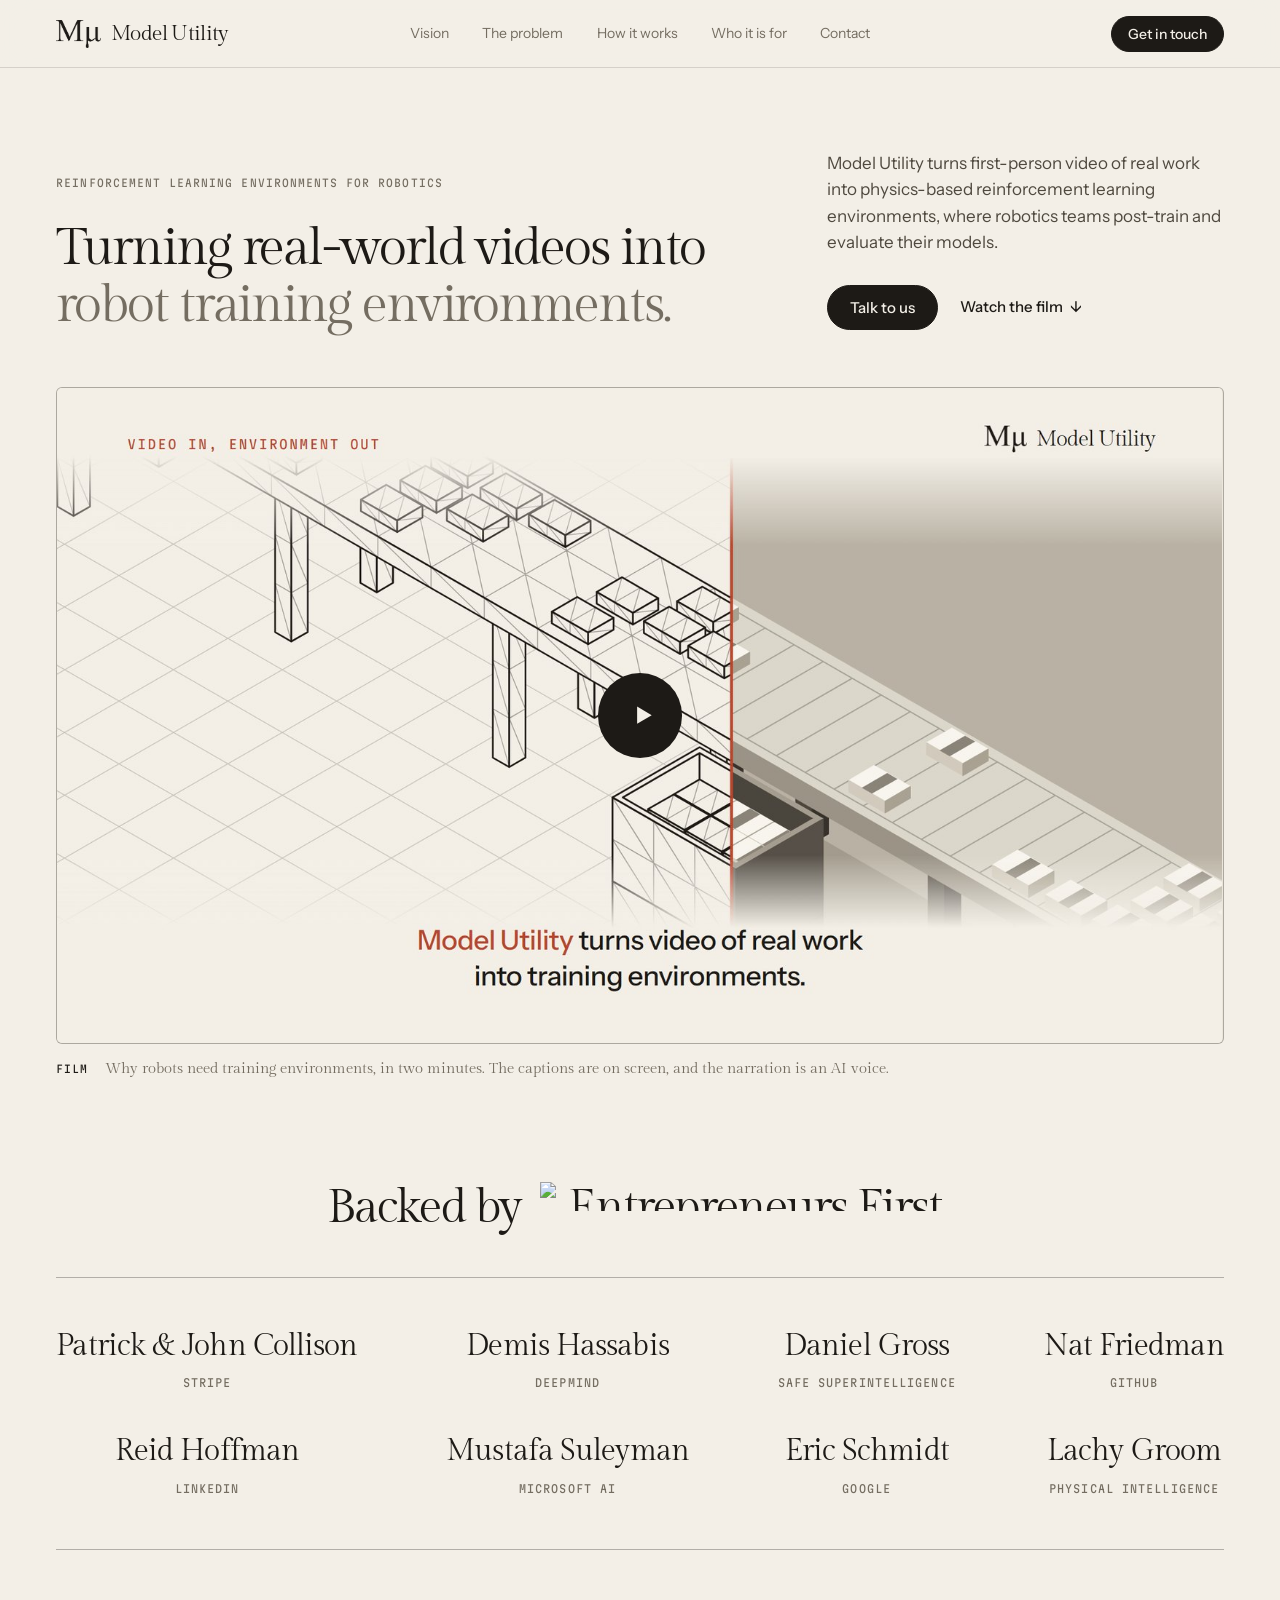
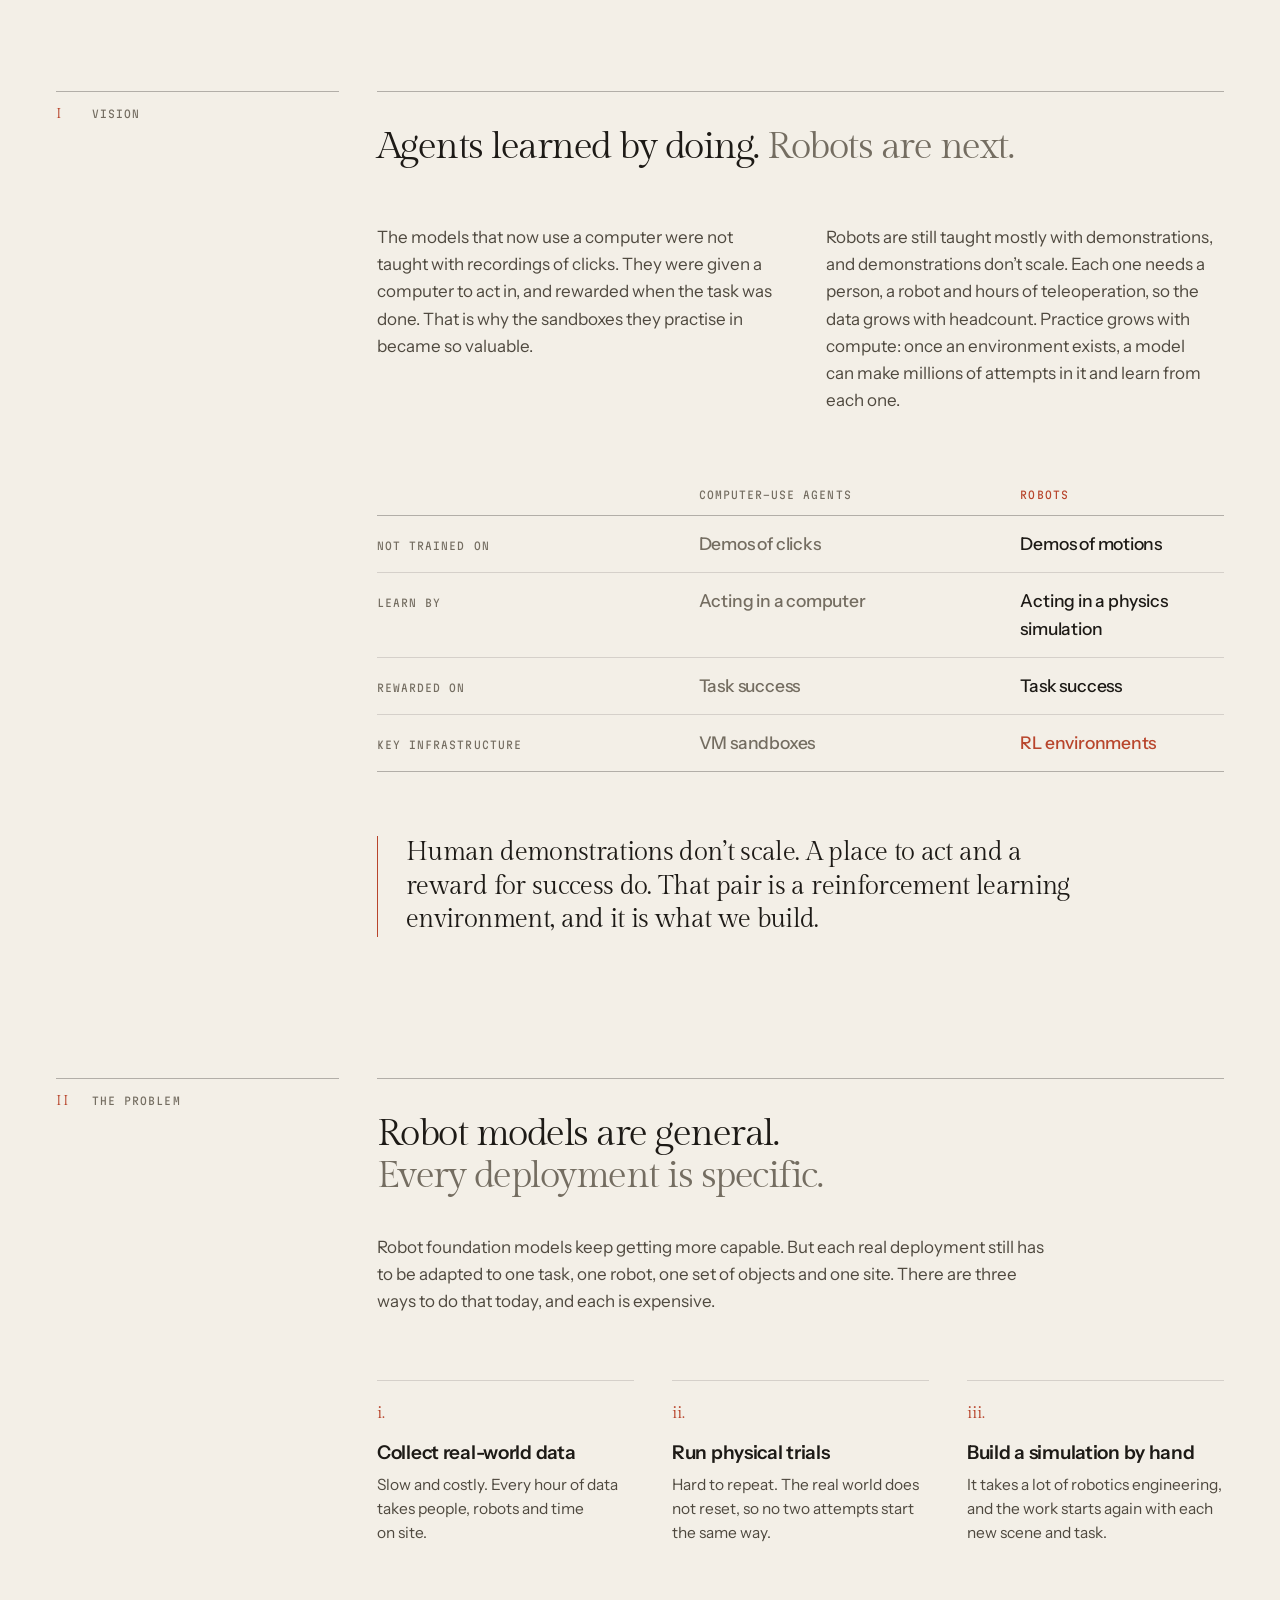
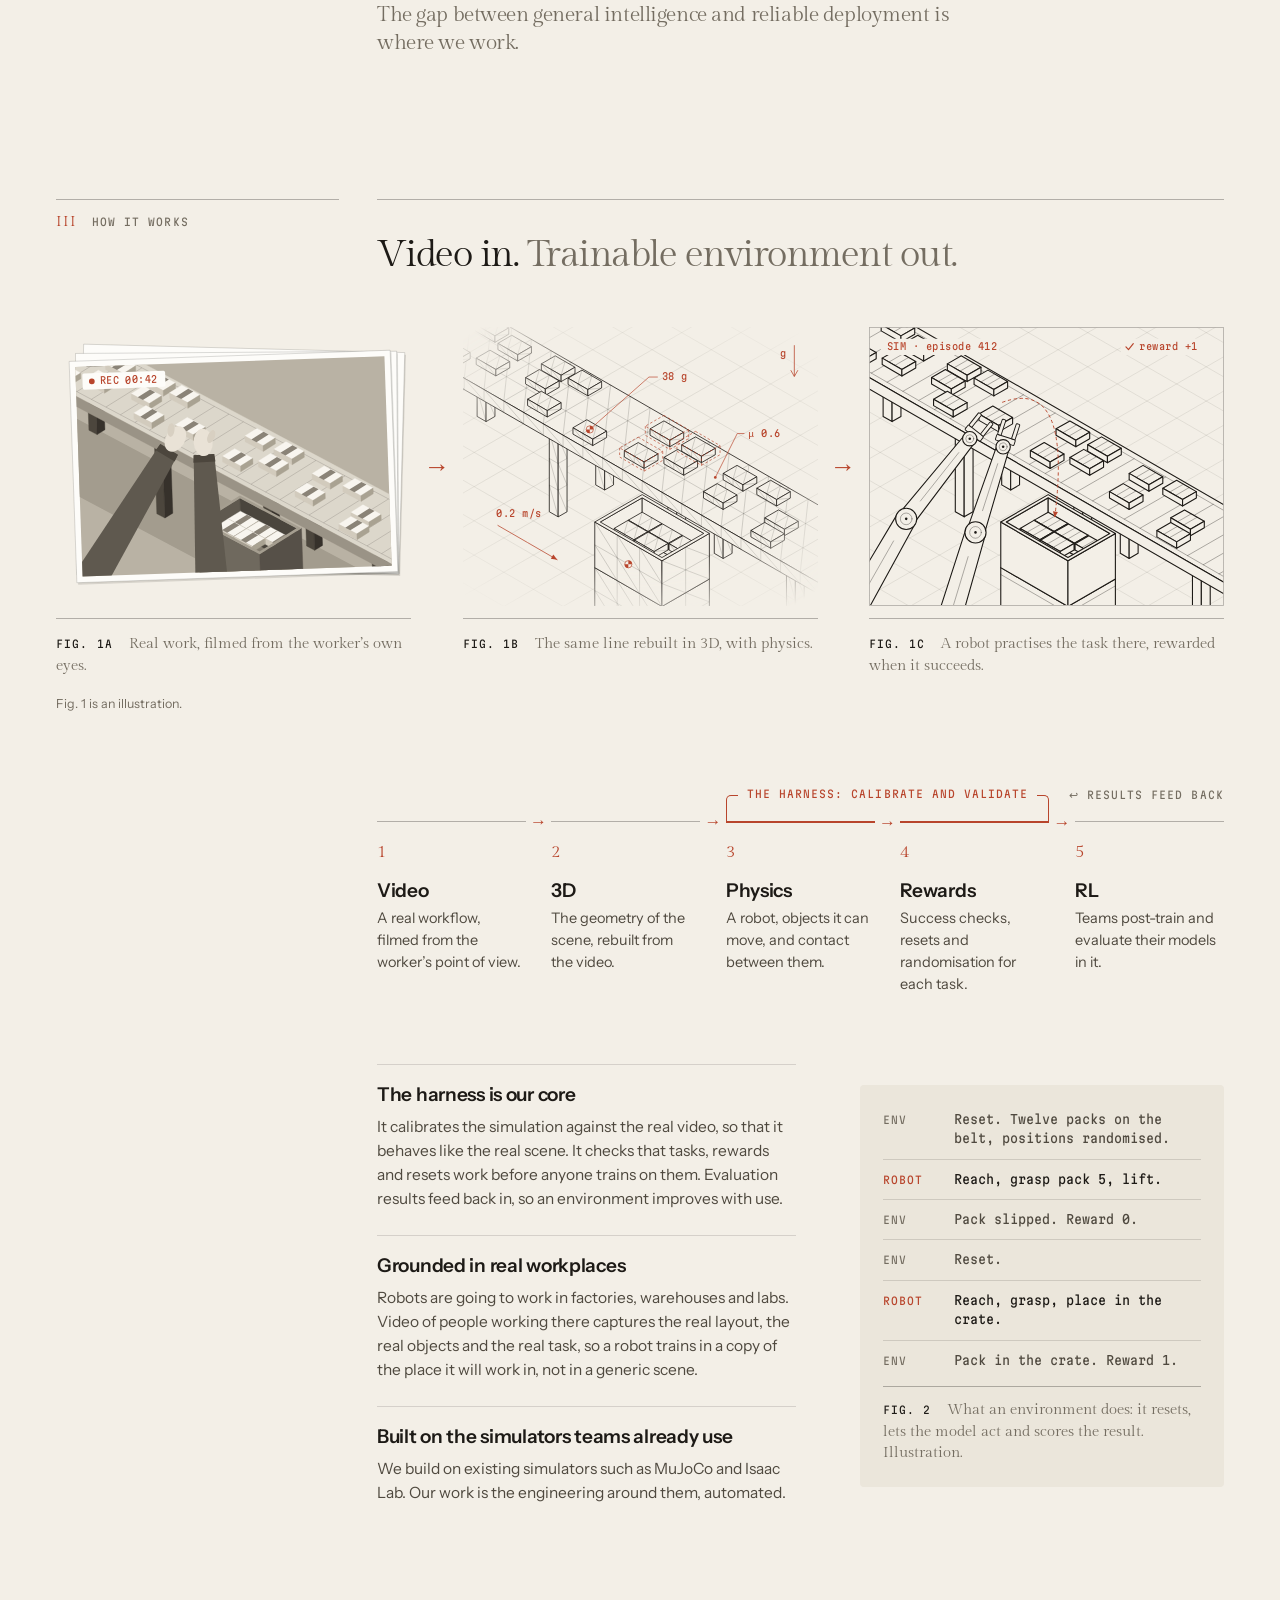
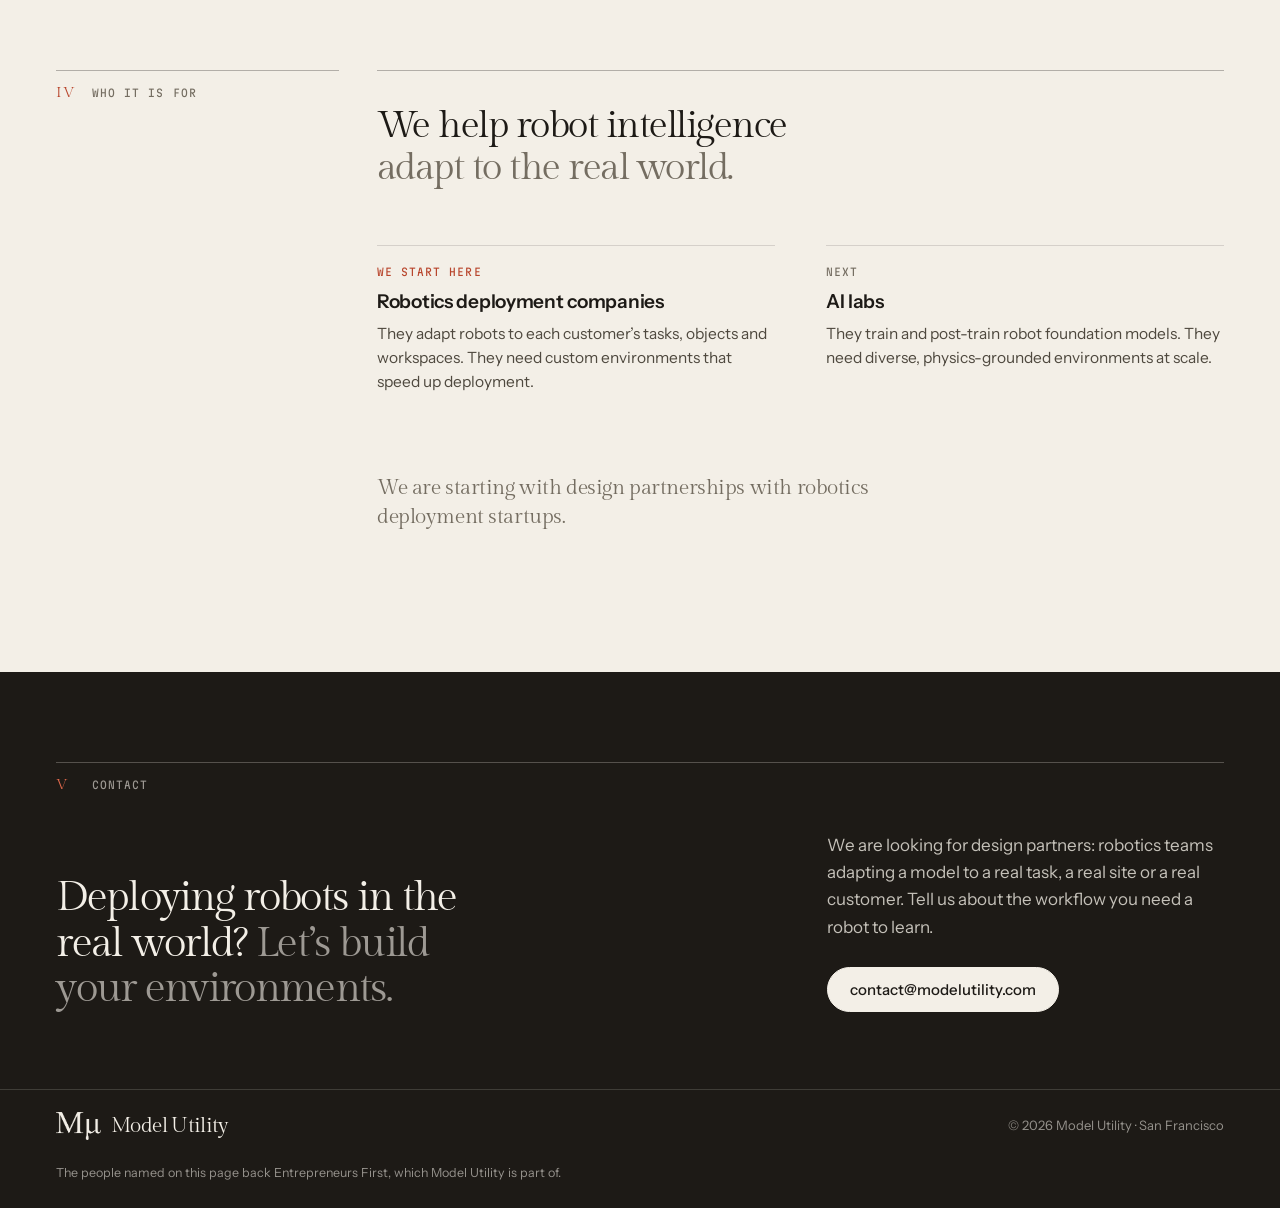
==== commit 3d3aa69f: "Add the film to the top of the page A two-minute film now sits under the headline, with a poster and" ====
--- a/index.html
+++ b/index.html
@@ -52,32 +52,20 @@
       <p class="lede">Model Utility turns first-person video of real work into physics-based reinforcement learning environments, where robotics teams post-train and evaluate their models.</p>
       <p class="cta">
         <a class="btn" href="#contact">Talk to us</a>
-        <a class="link" href="#how">See how it works <span aria-hidden="true">↓</span></a>
+        <a class="link" href="#film">Watch the film <span aria-hidden="true">↓</span></a>
       </p>
     </div>
   </div>
 
-  <div class="tri" role="group" aria-label="One packing line, three times: on video, as geometry with physics, and in simulation with a robot at work">
-    <figure class="plate panel">
-<!-- fig-a:start -->
-<svg class="fig" viewBox="0 0 420 330" role="img" aria-label="A frame of video filmed from a worker’s own eyes: two hands lift a snack pack off a conveyor that carries many more, with a crate of packed ones beside it."><defs><clipPath id="fa-clip"><rect x="27" y="41" width="366" height="248"/></clipPath></defs><g transform="rotate(1.5 210 165) translate(9 -9)"><rect x="21.5" y="36.5" width="380" height="262" fill="#1d1a16" opacity=".13"/><rect x="20" y="34" width="380" height="262" fill="#fdfcf9" stroke="#1d1a16" stroke-opacity=".3" stroke-width=".6"/></g><g transform="rotate(-0.4 210 165) translate(4 -4)"><rect x="21.5" y="36.5" width="380" height="262" fill="#1d1a16" opacity=".13"/><rect x="20" y="34" width="380" height="262" fill="#fdfcf9" stroke="#1d1a16" stroke-opacity=".3" stroke-width=".6"/></g><g transform="rotate(-2 210 165) translate(0 0)"><rect x="21.5" y="36.5" width="380" height="262" fill="#1d1a16" opacity=".13"/><rect x="20" y="34" width="380" height="262" fill="#fdfcf9" stroke="#1d1a16" stroke-opacity=".3" stroke-width=".6"/><g clip-path="url(#fa-clip)"><g transform="translate(210 165) scale(0.9) translate(-205 -160)"><rect x="-300" y="-300" width="1100" height="1000" fill="#b9b2a4"/><path d="M-141.1 8L560.4 412.9L471.5 464.3L-230 59.3ZM212 314.4L300.8 365.7L235.4 403.5L146.5 352.2Z" fill="#a39c8e"/><path d="M-113 -75.8L-102.5 -69.7L-113 -63.6L-123.6 -69.7Z" fill="#7d766a" stroke="#7d766a" stroke-width=".5" stroke-linejoin="round"/><path d="M-123.6 -69.7L-113 -63.6L-113 30.9L-123.6 24.8Z" fill="#4c463d" stroke="#4c463d" stroke-width=".5" stroke-linejoin="round"/><path d="M-113 -63.6L-102.5 -69.7L-102.5 24.8L-113 30.9Z" fill="#36312b" stroke="#36312b" stroke-width=".5" stroke-linejoin="round"/><path d="M-168 -44L-157.5 -38L-168 -31.9L-178.5 -38Z" fill="#7d766a" stroke="#7d766a" stroke-width=".5" stroke-linejoin="round"/><path d="M-178.5 -38L-168 -31.9L-168 62.6L-178.5 56.6Z" fill="#4c463d" stroke="#4c463d" stroke-width=".5" stroke-linejoin="round"/><path d="M-168 -31.9L-157.5 -38L-157.5 56.6L-168 62.6Z" fill="#36312b" stroke="#36312b" stroke-width=".5" stroke-linejoin="round"/><path d="M27.3 5.2L37.8 11.3L27.3 17.4L16.7 11.3Z" fill="#7d766a" stroke="#7d766a" stroke-width=".5" stroke-linejoin="round"/><path d="M16.7 11.3L27.3 17.4L27.3 111.9L16.7 105.8Z" fill="#4c463d" stroke="#4c463d" stroke-width=".5" stroke-linejoin="round"/><path d="M27.3 17.4L37.8 11.3L37.8 105.8L27.3 111.9Z" fill="#36312b" stroke="#36312b" stroke-width=".5" stroke-linejoin="round"/><path d="M-27.7 37L-17.2 43.1L-27.7 49.1L-38.2 43.1Z" fill="#7d766a" stroke="#7d766a" stroke-width=".5" stroke-linejoin="round"/><path d="M-38.2 43.1L-27.7 49.1L-27.7 143.6L-38.2 137.6Z" fill="#4c463d" stroke="#4c463d" stroke-width=".5" stroke-linejoin="round"/><path d="M-27.7 49.1L-17.2 43.1L-17.2 137.6L-27.7 143.6Z" fill="#36312b" stroke="#36312b" stroke-width=".5" stroke-linejoin="round"/><path d="M167.6 86.2L178.1 92.3L167.6 98.4L157 92.3Z" fill="#7d766a" stroke="#7d766a" stroke-width=".5" stroke-linejoin="round"/><path d="M157 92.3L167.6 98.4L167.6 192.9L157 186.8Z" fill="#4c463d" stroke="#4c463d" stroke-width=".5" stroke-linejoin="round"/><path d="M167.6 98.4L178.1 92.3L178.1 186.8L167.6 192.9Z" fill="#36312b" stroke="#36312b" stroke-width=".5" stroke-linejoin="round"/><path d="M112.6 118L123.1 124L112.6 130.1L102.1 124Z" fill="#7d766a" stroke="#7d766a" stroke-width=".5" stroke-linejoin="round"/><path d="M102.1 124L112.6 130.1L112.6 224.6L102.1 218.6Z" fill="#4c463d" stroke="#4c463d" stroke-width=".5" stroke-linejoin="round"/><path d="M112.6 130.1L123.1 124L123.1 218.6L112.6 224.6Z" fill="#36312b" stroke="#36312b" stroke-width=".5" stroke-linejoin="round"/><path d="M307.8 167.3L318.4 173.3L307.8 179.4L297.3 173.3Z" fill="#7d766a" stroke="#7d766a" stroke-width=".5" stroke-linejoin="round"/><path d="M297.3 173.3L307.8 179.4L307.8 273.9L297.3 267.8Z" fill="#4c463d" stroke="#4c463d" stroke-width=".5" stroke-linejoin="round"/><path d="M307.8 179.4L318.4 173.3L318.4 267.8L307.8 273.9Z" fill="#36312b" stroke="#36312b" stroke-width=".5" stroke-linejoin="round"/><path d="M252.9 199L263.4 205L252.9 211.1L242.4 205Z" fill="#7d766a" stroke="#7d766a" stroke-width=".5" stroke-linejoin="round"/><path d="M242.4 205L252.9 211.1L252.9 305.6L242.4 299.5Z" fill="#4c463d" stroke="#4c463d" stroke-width=".5" stroke-linejoin="round"/><path d="M252.9 211.1L263.4 205L263.4 299.5L252.9 305.6Z" fill="#36312b" stroke="#36312b" stroke-width=".5" stroke-linejoin="round"/><path d="M448.1 248.3L458.7 254.3L448.1 260.4L437.6 254.3Z" fill="#7d766a" stroke="#7d766a" stroke-width=".5" stroke-linejoin="round"/><path d="M437.6 254.3L448.1 260.4L448.1 354.9L437.6 348.8Z" fill="#4c463d" stroke="#4c463d" stroke-width=".5" stroke-linejoin="round"/><path d="M448.1 260.4L458.7 254.3L458.7 348.8L448.1 354.9Z" fill="#36312b" stroke="#36312b" stroke-width=".5" stroke-linejoin="round"/><path d="M393.2 280L403.7 286L393.2 292.1L382.7 286Z" fill="#7d766a" stroke="#7d766a" stroke-width=".5" stroke-linejoin="round"/><path d="M382.7 286L393.2 292.1L393.2 386.6L382.7 380.5Z" fill="#4c463d" stroke="#4c463d" stroke-width=".5" stroke-linejoin="round"/><path d="M393.2 292.1L403.7 286L403.7 380.5L393.2 386.6Z" fill="#36312b" stroke="#36312b" stroke-width=".5" stroke-linejoin="round"/><path d="M-129.4 -106.8L572.1 298.2L492.6 344.1L-208.9 -60.9Z" fill="#dcd7cb" stroke="#dcd7cb" stroke-width=".5" stroke-linejoin="round"/><path d="M-208.9 -60.9L492.6 344.1L492.6 357.6L-208.9 -47.4Z" fill="#9a9386" stroke="#9a9386" stroke-width=".5" stroke-linejoin="round"/><path d="M492.6 344.1L572.1 298.2L572.1 311.7L492.6 357.6Z" fill="#7a7468" stroke="#7a7468" stroke-width=".5" stroke-linejoin="round"/><path d="M-135.3 -103.4L566.2 301.6M-203.1 -64.3L498.4 340.7M-135.3 -103.4L-203.1 -64.3M-116.5 -92.6L-184.4 -53.5M-97.8 -81.8L-165.7 -42.7M-79.1 -71L-146.9 -31.9M-60.4 -60.2L-128.2 -21.1M-41.7 -49.4L-109.5 -10.3M-23 -38.6L-90.8 0.5M-4.3 -27.8L-72.1 11.3M14.4 -17L-53.4 22.1M33.1 -6.2L-34.7 32.9M51.8 4.6L-16 43.7M70.5 15.4L2.7 54.5M89.2 26.2L21.4 65.3M107.9 37L40.1 76.1M126.6 47.8L58.8 86.9M145.3 58.6L77.5 97.7M164 69.4L96.2 108.5M182.8 80.2L114.9 119.3M201.5 91L133.6 130.1M220.2 101.8L152.4 140.9M238.9 112.6L171.1 151.7M257.6 123.4L189.8 162.5M276.3 134.2L208.5 173.3M295 145L227.2 184.1M313.7 155.8L245.9 194.9M332.4 166.6L264.6 205.7M351.1 177.4L283.3 216.5M369.8 188.2L302 227.3M388.5 199L320.7 238.1M407.2 209.8L339.4 248.9M425.9 220.6L358.1 259.7M444.6 231.4L376.8 270.5M463.3 242.2L395.5 281.3M482 253L414.2 292.1M500.8 263.8L432.9 302.9M519.5 274.6L451.7 313.7M538.2 285.4L470.4 324.5M556.9 296.2L489.1 335.3" fill="none" stroke="#1d1a16" stroke-width=".7" opacity=".28" /><path d="M-3.1 -30.7L20.2 -17.2L3.9 -7.7L-19.5 -21.2Z" fill="#f8f5ef" stroke="#f8f5ef" stroke-width=".5" stroke-linejoin="round"/><path d="M-19.5 -21.2L3.9 -7.7L3.9 -0.2L-19.5 -13.7Z" fill="#d2cbbd" stroke="#d2cbbd" stroke-width=".5" stroke-linejoin="round"/><path d="M3.9 -7.7L20.2 -17.2L20.2 -9.6L3.9 -0.2Z" fill="#a9a292" stroke="#a9a292" stroke-width=".5" stroke-linejoin="round"/><path d="M5.3 -25.8L11.8 -22L-4.5 -12.6L-11.1 -16.4Z" fill="#8a8377"/><path d="M-24.2 -13.1L-0.8 0.4L-17.2 9.8L-40.6 -3.7Z" fill="#f8f5ef" stroke="#f8f5ef" stroke-width=".5" stroke-linejoin="round"/><path d="M-40.6 -3.7L-17.2 9.8L-17.2 17.4L-40.6 3.9Z" fill="#d2cbbd" stroke="#d2cbbd" stroke-width=".5" stroke-linejoin="round"/><path d="M-17.2 9.8L-0.8 0.4L-0.8 7.9L-17.2 17.4Z" fill="#a9a292" stroke="#a9a292" stroke-width=".5" stroke-linejoin="round"/><path d="M-15.8 -8.3L-9.2 -4.5L-25.6 5L-32.1 1.2Z" fill="#8a8377"/><path d="M30.8 -12.4L54.1 1.1L37.8 10.5L14.4 -3Z" fill="#f8f5ef" stroke="#f8f5ef" stroke-width=".5" stroke-linejoin="round"/><path d="M14.4 -3L37.8 10.5L37.8 18.1L14.4 4.6Z" fill="#d2cbbd" stroke="#d2cbbd" stroke-width=".5" stroke-linejoin="round"/><path d="M37.8 10.5L54.1 1.1L54.1 8.6L37.8 18.1Z" fill="#a9a292" stroke="#a9a292" stroke-width=".5" stroke-linejoin="round"/><path d="M39.2 -7.6L45.7 -3.8L29.4 5.7L22.8 1.9Z" fill="#8a8377"/><path d="M57.7 9.8L81 23.3L64.7 32.8L41.3 19.3Z" fill="#f8f5ef" stroke="#f8f5ef" stroke-width=".5" stroke-linejoin="round"/><path d="M41.3 19.3L64.7 32.8L64.7 40.3L41.3 26.8Z" fill="#d2cbbd" stroke="#d2cbbd" stroke-width=".5" stroke-linejoin="round"/><path d="M64.7 32.8L81 23.3L81 30.9L64.7 40.3Z" fill="#a9a292" stroke="#a9a292" stroke-width=".5" stroke-linejoin="round"/><path d="M66.1 14.7L72.6 18.5L56.3 27.9L49.7 24.1Z" fill="#8a8377"/><path d="M-14.8 16.6L8.5 30.1L-7.8 39.5L-31.2 26Z" fill="#f8f5ef" stroke="#f8f5ef" stroke-width=".5" stroke-linejoin="round"/><path d="M-31.2 26L-7.8 39.5L-7.8 47.1L-31.2 33.6Z" fill="#d2cbbd" stroke="#d2cbbd" stroke-width=".5" stroke-linejoin="round"/><path d="M-7.8 39.5L8.5 30.1L8.5 37.6L-7.8 47.1Z" fill="#a9a292" stroke="#a9a292" stroke-width=".5" stroke-linejoin="round"/><path d="M-6.4 21.4L0.1 25.2L-16.2 34.7L-22.8 30.9Z" fill="#8a8377"/><path d="M31.9 27.4L55.3 40.9L38.9 50.3L15.6 36.8Z" fill="#f8f5ef" stroke="#f8f5ef" stroke-width=".5" stroke-linejoin="round"/><path d="M15.6 36.8L38.9 50.3L38.9 57.9L15.6 44.4Z" fill="#d2cbbd" stroke="#d2cbbd" stroke-width=".5" stroke-linejoin="round"/><path d="M38.9 50.3L55.3 40.9L55.3 48.4L38.9 57.9Z" fill="#a9a292" stroke="#a9a292" stroke-width=".5" stroke-linejoin="round"/><path d="M40.3 32.2L46.9 36L30.5 45.5L24 41.7Z" fill="#8a8377"/><path d="M109.1 34.1L132.5 47.6L116.1 57.1L92.7 43.6Z" fill="#f8f5ef" stroke="#f8f5ef" stroke-width=".5" stroke-linejoin="round"/><path d="M92.7 43.6L116.1 57.1L116.1 64.6L92.7 51.1Z" fill="#d2cbbd" stroke="#d2cbbd" stroke-width=".5" stroke-linejoin="round"/><path d="M116.1 57.1L132.5 47.6L132.5 55.2L116.1 64.6Z" fill="#a9a292" stroke="#a9a292" stroke-width=".5" stroke-linejoin="round"/><path d="M117.5 39L124.1 42.8L107.7 52.2L101.1 48.4Z" fill="#8a8377"/><path d="M90.4 50.3L113.8 63.8L97.4 73.3L74 59.8Z" fill="#f8f5ef" stroke="#f8f5ef" stroke-width=".5" stroke-linejoin="round"/><path d="M74 59.8L97.4 73.3L97.4 80.9L74 67.4Z" fill="#d2cbbd" stroke="#d2cbbd" stroke-width=".5" stroke-linejoin="round"/><path d="M97.4 73.3L113.8 63.8L113.8 71.4L97.4 80.9Z" fill="#a9a292" stroke="#a9a292" stroke-width=".5" stroke-linejoin="round"/><path d="M98.8 55.2L105.4 59L89 68.4L82.4 64.6Z" fill="#8a8377"/><path d="M140.7 51L164 64.5L147.7 74L124.3 60.5Z" fill="#f8f5ef" stroke="#f8f5ef" stroke-width=".5" stroke-linejoin="round"/><path d="M124.3 60.5L147.7 74L147.7 81.5L124.3 68Z" fill="#d2cbbd" stroke="#d2cbbd" stroke-width=".5" stroke-linejoin="round"/><path d="M147.7 74L164 64.5L164 72.1L147.7 81.5Z" fill="#a9a292" stroke="#a9a292" stroke-width=".5" stroke-linejoin="round"/><path d="M149.1 55.9L155.6 59.7L139.3 69.1L132.7 65.3Z" fill="#8a8377"/><path d="M92.7 76L116.1 89.5L99.7 98.9L76.4 85.4Z" fill="#f8f5ef" stroke="#f8f5ef" stroke-width=".5" stroke-linejoin="round"/><path d="M76.4 85.4L99.7 98.9L99.7 106.5L76.4 93Z" fill="#d2cbbd" stroke="#d2cbbd" stroke-width=".5" stroke-linejoin="round"/><path d="M99.7 98.9L116.1 89.5L116.1 97L99.7 106.5Z" fill="#a9a292" stroke="#a9a292" stroke-width=".5" stroke-linejoin="round"/><path d="M101.1 80.8L107.7 84.6L91.3 94.1L84.8 90.3Z" fill="#8a8377"/><path d="M237.7 111.1L261.1 124.6L244.7 134L221.3 120.5Z" fill="#f8f5ef" stroke="#f8f5ef" stroke-width=".5" stroke-linejoin="round"/><path d="M221.3 120.5L244.7 134L244.7 141.6L221.3 128.1Z" fill="#d2cbbd" stroke="#d2cbbd" stroke-width=".5" stroke-linejoin="round"/><path d="M244.7 134L261.1 124.6L261.1 132.2L244.7 141.6Z" fill="#a9a292" stroke="#a9a292" stroke-width=".5" stroke-linejoin="round"/><path d="M246.1 115.9L252.7 119.7L236.3 129.2L229.7 125.4Z" fill="#8a8377"/><path d="M275.1 130L298.5 143.5L282.1 152.9L258.7 139.4Z" fill="#f8f5ef" stroke="#f8f5ef" stroke-width=".5" stroke-linejoin="round"/><path d="M258.7 139.4L282.1 152.9L282.1 160.5L258.7 147Z" fill="#d2cbbd" stroke="#d2cbbd" stroke-width=".5" stroke-linejoin="round"/><path d="M282.1 152.9L298.5 143.5L298.5 151.1L282.1 160.5Z" fill="#a9a292" stroke="#a9a292" stroke-width=".5" stroke-linejoin="round"/><path d="M283.5 134.9L290.1 138.6L273.7 148.1L267.2 144.3Z" fill="#8a8377"/><path d="M207.3 136.7L230.7 150.2L214.3 159.7L190.9 146.2Z" fill="#f8f5ef" stroke="#f8f5ef" stroke-width=".5" stroke-linejoin="round"/><path d="M190.9 146.2L214.3 159.7L214.3 167.3L190.9 153.8Z" fill="#d2cbbd" stroke="#d2cbbd" stroke-width=".5" stroke-linejoin="round"/><path d="M214.3 159.7L230.7 150.2L230.7 157.8L214.3 167.3Z" fill="#a9a292" stroke="#a9a292" stroke-width=".5" stroke-linejoin="round"/><path d="M215.7 141.6L222.3 145.4L205.9 154.8L199.4 151.1Z" fill="#8a8377"/><path d="M254.1 144.8L277.5 158.3L261.1 167.8L237.7 154.3Z" fill="#f8f5ef" stroke="#f8f5ef" stroke-width=".5" stroke-linejoin="round"/><path d="M237.7 154.3L261.1 167.8L261.1 175.4L237.7 161.9Z" fill="#d2cbbd" stroke="#d2cbbd" stroke-width=".5" stroke-linejoin="round"/><path d="M261.1 167.8L277.5 158.3L277.5 165.9L261.1 175.4Z" fill="#a9a292" stroke="#a9a292" stroke-width=".5" stroke-linejoin="round"/><path d="M262.5 149.7L269 153.5L252.7 162.9L246.1 159.2Z" fill="#8a8377"/><path d="M324.2 163.7L347.6 177.2L331.2 186.7L307.8 173.2Z" fill="#f8f5ef" stroke="#f8f5ef" stroke-width=".5" stroke-linejoin="round"/><path d="M307.8 173.2L331.2 186.7L331.2 194.3L307.8 180.8Z" fill="#d2cbbd" stroke="#d2cbbd" stroke-width=".5" stroke-linejoin="round"/><path d="M331.2 186.7L347.6 177.2L347.6 184.8L331.2 194.3Z" fill="#a9a292" stroke="#a9a292" stroke-width=".5" stroke-linejoin="round"/><path d="M332.6 168.6L339.2 172.4L322.8 181.8L316.3 178.1Z" fill="#8a8377"/><path d="M364 181.3L387.3 194.8L371 204.2L347.6 190.7Z" fill="#f8f5ef" stroke="#f8f5ef" stroke-width=".5" stroke-linejoin="round"/><path d="M347.6 190.7L371 204.2L371 211.8L347.6 198.3Z" fill="#d2cbbd" stroke="#d2cbbd" stroke-width=".5" stroke-linejoin="round"/><path d="M371 204.2L387.3 194.8L387.3 202.4L371 211.8Z" fill="#a9a292" stroke="#a9a292" stroke-width=".5" stroke-linejoin="round"/><path d="M372.4 186.2L378.9 189.9L362.6 199.4L356 195.6Z" fill="#8a8377"/><path d="M300.8 185.3L324.2 198.8L307.8 208.3L284.5 194.8Z" fill="#f8f5ef" stroke="#f8f5ef" stroke-width=".5" stroke-linejoin="round"/><path d="M284.5 194.8L307.8 208.3L307.8 215.9L284.5 202.4Z" fill="#d2cbbd" stroke="#d2cbbd" stroke-width=".5" stroke-linejoin="round"/><path d="M307.8 208.3L324.2 198.8L324.2 206.4L307.8 215.9Z" fill="#a9a292" stroke="#a9a292" stroke-width=".5" stroke-linejoin="round"/><path d="M309.3 190.2L315.8 194L299.4 203.4L292.9 199.7Z" fill="#8a8377"/><path d="M373.3 216.4L396.7 229.9L380.3 239.3L357 225.8Z" fill="#f8f5ef" stroke="#f8f5ef" stroke-width=".5" stroke-linejoin="round"/><path d="M357 225.8L380.3 239.3L380.3 246.9L357 233.4Z" fill="#d2cbbd" stroke="#d2cbbd" stroke-width=".5" stroke-linejoin="round"/><path d="M380.3 239.3L396.7 229.9L396.7 237.5L380.3 246.9Z" fill="#a9a292" stroke="#a9a292" stroke-width=".5" stroke-linejoin="round"/><path d="M381.7 221.3L388.3 225L371.9 234.5L365.4 230.7Z" fill="#8a8377"/><path d="M357 231.2L380.3 244.7L364 254.2L340.6 240.7Z" fill="#f8f5ef" stroke="#f8f5ef" stroke-width=".5" stroke-linejoin="round"/><path d="M340.6 240.7L364 254.2L364 261.8L340.6 248.3Z" fill="#d2cbbd" stroke="#d2cbbd" stroke-width=".5" stroke-linejoin="round"/><path d="M364 254.2L380.3 244.7L380.3 252.3L364 261.8Z" fill="#a9a292" stroke="#a9a292" stroke-width=".5" stroke-linejoin="round"/><path d="M365.4 236.1L371.9 239.9L355.5 249.3L349 245.6Z" fill="#8a8377"/><path d="M146.5 93.5L169.9 107L153.5 116.5L130.1 103Z" fill="#f8f5ef" stroke="#f8f5ef" stroke-width=".5" stroke-linejoin="round"/><path d="M130.1 103L153.5 116.5L153.5 124.1L130.1 110.5Z" fill="#d2cbbd" stroke="#d2cbbd" stroke-width=".5" stroke-linejoin="round"/><path d="M153.5 116.5L169.9 107L169.9 114.6L153.5 124.1Z" fill="#a9a292" stroke="#a9a292" stroke-width=".5" stroke-linejoin="round"/><path d="M154.9 98.4L161.5 102.2L145.1 111.6L138.6 107.8Z" fill="#8a8377"/><path d="M212 252.3L291.5 298.2L235.4 330.6L155.9 284.7Z" fill="#a59e90" stroke="#a59e90" stroke-width=".5" stroke-linejoin="round"/><path d="M155.9 284.7L235.4 330.6L235.4 384.6L155.9 338.7Z" fill="#6f695e" stroke="#6f695e" stroke-width=".5" stroke-linejoin="round"/><path d="M235.4 330.6L291.5 298.2L291.5 352.2L235.4 384.6Z" fill="#565048" stroke="#565048" stroke-width=".5" stroke-linejoin="round"/><path d="M155.9 292.8L235.4 338.7L291.5 306.3" fill="none" stroke="#1d1a16" stroke-width=".7" opacity=".28" /><path d="M212 202.1L162.4 230.7L162.4 280.9L212 252.3Z" fill="#5f594f" stroke="#5f594f" stroke-width=".5" stroke-linejoin="round"/><path d="M212 202.1L284.9 244.2L284.9 294.4L212 252.3Z" fill="#4a453d" stroke="#4a453d" stroke-width=".5" stroke-linejoin="round"/><path d="M212 252.3L284.9 294.4L235.4 323L162.4 280.9Z" fill="#857e71" stroke="#857e71" stroke-width=".5" stroke-linejoin="round"/><path d="M212 219.1L235.4 232.6L219 242L195.6 228.5Z" fill="#f8f5ef" stroke="#f8f5ef" stroke-width=".5" stroke-linejoin="round"/><path d="M195.6 228.5L219 242L219 249.6L195.6 236.1Z" fill="#d2cbbd" stroke="#d2cbbd" stroke-width=".5" stroke-linejoin="round"/><path d="M219 242L235.4 232.6L235.4 240.2L219 249.6Z" fill="#a9a292" stroke="#a9a292" stroke-width=".5" stroke-linejoin="round"/><path d="M220.4 223.9L226.9 227.7L210.6 237.2L204 233.4Z" fill="#8a8377"/><path d="M236.1 233L259.4 246.5L243.1 255.9L219.7 242.4Z" fill="#f8f5ef" stroke="#f8f5ef" stroke-width=".5" stroke-linejoin="round"/><path d="M219.7 242.4L243.1 255.9L243.1 263.5L219.7 250Z" fill="#d2cbbd" stroke="#d2cbbd" stroke-width=".5" stroke-linejoin="round"/><path d="M243.1 255.9L259.4 246.5L259.4 254.1L243.1 263.5Z" fill="#a9a292" stroke="#a9a292" stroke-width=".5" stroke-linejoin="round"/><path d="M244.5 237.9L251 241.6L234.7 251.1L228.1 247.3Z" fill="#8a8377"/><path d="M260.1 246.9L283.5 260.4L267.2 269.9L243.8 256.4Z" fill="#f8f5ef" stroke="#f8f5ef" stroke-width=".5" stroke-linejoin="round"/><path d="M243.8 256.4L267.2 269.9L267.2 277.4L243.8 263.9Z" fill="#d2cbbd" stroke="#d2cbbd" stroke-width=".5" stroke-linejoin="round"/><path d="M267.2 269.9L283.5 260.4L283.5 268L267.2 277.4Z" fill="#a9a292" stroke="#a9a292" stroke-width=".5" stroke-linejoin="round"/><path d="M268.6 251.8L275.1 255.5L258.7 265L252.2 261.2Z" fill="#8a8377"/><path d="M195.1 228.8L218.5 242.3L202.2 251.8L178.8 238.3Z" fill="#f8f5ef" stroke="#f8f5ef" stroke-width=".5" stroke-linejoin="round"/><path d="M178.8 238.3L202.2 251.8L202.2 259.3L178.8 245.8Z" fill="#d2cbbd" stroke="#d2cbbd" stroke-width=".5" stroke-linejoin="round"/><path d="M202.2 251.8L218.5 242.3L218.5 249.9L202.2 259.3Z" fill="#a9a292" stroke="#a9a292" stroke-width=".5" stroke-linejoin="round"/><path d="M203.6 233.7L210.1 237.5L193.7 246.9L187.2 243.1Z" fill="#8a8377"/><path d="M219.2 242.7L242.6 256.2L226.2 265.7L202.9 252.2Z" fill="#f8f5ef" stroke="#f8f5ef" stroke-width=".5" stroke-linejoin="round"/><path d="M202.9 252.2L226.2 265.7L226.2 273.2L202.9 259.7Z" fill="#d2cbbd" stroke="#d2cbbd" stroke-width=".5" stroke-linejoin="round"/><path d="M226.2 265.7L242.6 256.2L242.6 263.8L226.2 273.2Z" fill="#a9a292" stroke="#a9a292" stroke-width=".5" stroke-linejoin="round"/><path d="M227.6 247.6L234.2 251.4L217.8 260.8L211.3 257Z" fill="#8a8377"/><path d="M155.9 230.7L235.4 276.6L235.4 330.6L155.9 284.7Z" fill="#6f695e" stroke="#6f695e" stroke-width=".5" stroke-linejoin="round"/><path d="M235.4 276.6L291.5 244.2L291.5 298.2L235.4 330.6Z" fill="#565048" stroke="#565048" stroke-width=".5" stroke-linejoin="round"/><path d="M212 198.3L291.5 244.2L235.4 276.6L155.9 230.7ZM212 202.1L162.4 230.7L235.4 272.8L284.9 244.2Z" fill-rule="evenodd" fill="#a59e90"/><path d="M19.3 332.6L132.5 142L109.9 127.2L-19.2 307.4Z" fill="#5f594f"/><path d="M127.9 150.9L132.5 142L109.9 127.2L103.6 135Z" fill="#4c463d"/><ellipse cx="130" cy="121.2" rx="18" ry="12.5" transform="rotate(-56.8 130 121.2)" fill="#e9e2d6"/><ellipse cx="124.6" cy="109.3" rx="9" ry="4.6" transform="rotate(-82.8 124.6 109.3)" fill="#d8d0c2"/><path d="M195 344.4L180.2 142.7L153.2 143.4L149 345.6Z" fill="#5f594f"/><path d="M181.5 152.6L180.2 142.7L153.2 143.4L152.5 153.4Z" fill="#4c463d"/><ellipse cx="166.3" cy="127" rx="18" ry="12.5" transform="rotate(-91.5 166.3 127)" fill="#e9e2d6"/><ellipse cx="177.1" cy="119.7" rx="9" ry="4.6" transform="rotate(-65.5 177.1 119.7)" fill="#d8d0c2"/></g></g><rect x="35" y="49" width="98" height="19" rx="2" fill="#fdfcf9"/><circle cx="46" cy="58.5" r="3.4" fill="#b8452c"/><text x="55" y="62.5" text-anchor="start">REC 00:42</text></g></svg>
-<!-- fig-a:end -->
-      <figcaption><span>Fig. 1a</span> Real work, filmed from the worker’s own eyes.</figcaption>
-    </figure>
-    <figure class="plate panel">
-<!-- fig-b:start -->
-<svg class="fig" viewBox="0 0 420 330" role="img" aria-label="The same packing line as a wire mesh. A pack carries a mass, some packs are boxed by dashed collision shapes, the belt has a friction and a speed, and gravity points down."><defs><radialGradient id="fb-g" gradientUnits="userSpaceOnUse" cx="205" cy="236" r="300" gradientTransform="scale(1 .7)"><stop offset=".58" stop-color="#fff"/><stop offset="1" stop-color="#fff" stop-opacity="0"/></radialGradient><mask id="fb-m" maskUnits="userSpaceOnUse" x="0" y="0" width="420" height="330"><rect width="420" height="330" fill="url(#fb-g)"/></mask></defs><g mask="url(#fb-m)"><path d="M48.3 -236.4L1030.4 330.6M13.2 -216.1L995.3 350.9M-21.8 -195.9L960.2 371.1M-56.9 -175.6L925.2 391.4M-92 -155.4L890.1 411.6M-127.1 -135.1L855 431.9M-162.1 -114.9L819.9 452.1M-197.2 -94.6L784.9 472.4M-232.3 -74.4L749.8 492.6M-267.4 -54.1L714.7 512.9M-302.4 -33.9L679.6 533.1M-337.5 -13.6L644.6 553.4M-372.6 6.6L609.5 573.6M-407.7 26.9L574.4 593.9M-442.7 47.1L539.3 614.1M-477.8 67.4L504.3 634.4M-512.9 87.6L469.2 654.6M-548 107.8L434.1 674.9M-583 128.1L399 695.1M-618.1 148.3L364 715.3M-653.2 168.6L328.9 735.6M-688.3 188.8L293.8 755.8M-723.3 209.1L258.7 776.1M-758.4 229.3L223.7 796.4M-793.5 249.6L188.6 816.6M48.3 -236.4L-793.5 249.6M83.4 -216.1L-758.4 269.8M118.4 -195.9L-723.3 290.1M153.5 -175.6L-688.3 310.4M188.6 -155.4L-653.2 330.6M223.7 -135.1L-618.1 350.9M258.7 -114.9L-583 371.1M293.8 -94.6L-548 391.4M328.9 -74.4L-512.9 411.6M364 -54.1L-477.8 431.9M399 -33.9L-442.7 452.1M434.1 -13.6L-407.7 472.4M469.2 6.6L-372.6 492.6M504.3 26.9L-337.5 512.9M539.3 47.1L-302.4 533.1M574.4 67.4L-267.4 553.4M609.5 87.6L-232.3 573.6M644.6 107.8L-197.2 593.9M679.6 128.1L-162.1 614.1M714.7 148.3L-127.1 634.4M749.8 168.6L-92 654.6M784.9 188.8L-56.9 674.9M819.9 209.1L-21.8 695.1M855 229.3L13.2 715.3M890.1 249.6L48.3 735.6M925.2 269.8L83.4 755.8M960.2 290.1L118.4 776.1M995.3 310.3L153.5 796.3M1030.4 330.6L188.6 816.6" fill="none" stroke="#1d1a16" stroke-width=".5" opacity=".2"/><path d="M-113 -75.8L-102.5 -69.7L-113 -63.6L-123.6 -69.7Z" fill="#f3efe7" stroke="#1d1a16" stroke-width=".95" stroke-linejoin="round"/><path d="M-123.6 -69.7L-113 -63.6L-113 30.9L-123.6 24.8Z" fill="#f3efe7" stroke="#1d1a16" stroke-width=".95" stroke-linejoin="round"/><path d="M-113 -63.6L-102.5 -69.7L-102.5 24.8L-113 30.9Z" fill="#f3efe7" stroke="#1d1a16" stroke-width=".95" stroke-linejoin="round"/><path d="M-113 -75.8L-113 -63.6M-123.6 -38.2L-113 -32.1M-123.6 -6.7L-113 -0.6M-123.6 -69.7L-113 -32.1M-123.6 -38.2L-113 -0.6M-123.6 -6.7L-113 30.9M-113 -32.1L-102.5 -38.2M-113 -0.6L-102.5 -6.7M-113 -63.6L-102.5 -38.2M-113 -32.1L-102.5 -6.7M-113 -0.6L-102.5 24.8" fill="none" stroke="#1d1a16" stroke-width=".5" stroke-linejoin="round" opacity=".4" /><path d="M-168 -44L-157.5 -38L-168 -31.9L-178.5 -38Z" fill="#f3efe7" stroke="#1d1a16" stroke-width=".95" stroke-linejoin="round"/><path d="M-178.5 -38L-168 -31.9L-168 62.6L-178.5 56.6Z" fill="#f3efe7" stroke="#1d1a16" stroke-width=".95" stroke-linejoin="round"/><path d="M-168 -31.9L-157.5 -38L-157.5 56.6L-168 62.6Z" fill="#f3efe7" stroke="#1d1a16" stroke-width=".95" stroke-linejoin="round"/><path d="M-168 -44L-168 -31.9M-178.5 -6.5L-168 -0.4M-178.5 25L-168 31.1M-178.5 -38L-168 -0.4M-178.5 -6.5L-168 31.1M-178.5 25L-168 62.6M-168 -0.4L-157.5 -6.5M-168 31.1L-157.5 25M-168 -31.9L-157.5 -6.5M-168 -0.4L-157.5 25M-168 31.1L-157.5 56.6" fill="none" stroke="#1d1a16" stroke-width=".5" stroke-linejoin="round" opacity=".4" /><path d="M27.3 5.2L37.8 11.3L27.3 17.4L16.7 11.3Z" fill="#f3efe7" stroke="#1d1a16" stroke-width=".95" stroke-linejoin="round"/><path d="M16.7 11.3L27.3 17.4L27.3 111.9L16.7 105.8Z" fill="#f3efe7" stroke="#1d1a16" stroke-width=".95" stroke-linejoin="round"/><path d="M27.3 17.4L37.8 11.3L37.8 105.8L27.3 111.9Z" fill="#f3efe7" stroke="#1d1a16" stroke-width=".95" stroke-linejoin="round"/><path d="M27.3 5.2L27.3 17.4M16.7 42.8L27.3 48.9M16.7 74.3L27.3 80.4M16.7 11.3L27.3 48.9M16.7 42.8L27.3 80.4M16.7 74.3L27.3 111.9M27.3 48.9L37.8 42.8M27.3 80.4L37.8 74.3M27.3 17.4L37.8 42.8M27.3 48.9L37.8 74.3M27.3 80.4L37.8 105.8" fill="none" stroke="#1d1a16" stroke-width=".5" stroke-linejoin="round" opacity=".4" /><path d="M-27.7 37L-17.2 43.1L-27.7 49.1L-38.2 43.1Z" fill="#f3efe7" stroke="#1d1a16" stroke-width=".95" stroke-linejoin="round"/><path d="M-38.2 43.1L-27.7 49.1L-27.7 143.6L-38.2 137.6Z" fill="#f3efe7" stroke="#1d1a16" stroke-width=".95" stroke-linejoin="round"/><path d="M-27.7 49.1L-17.2 43.1L-17.2 137.6L-27.7 143.6Z" fill="#f3efe7" stroke="#1d1a16" stroke-width=".95" stroke-linejoin="round"/><path d="M-27.7 37L-27.7 49.1M-38.2 74.6L-27.7 80.6M-38.2 106.1L-27.7 112.1M-38.2 43.1L-27.7 80.6M-38.2 74.6L-27.7 112.1M-38.2 106.1L-27.7 143.6M-27.7 80.6L-17.2 74.6M-27.7 112.1L-17.2 106.1M-27.7 49.1L-17.2 74.6M-27.7 80.6L-17.2 106.1M-27.7 112.1L-17.2 137.6" fill="none" stroke="#1d1a16" stroke-width=".5" stroke-linejoin="round" opacity=".4" /><path d="M167.6 86.2L178.1 92.3L167.6 98.4L157 92.3Z" fill="#f3efe7" stroke="#1d1a16" stroke-width=".95" stroke-linejoin="round"/><path d="M157 92.3L167.6 98.4L167.6 192.9L157 186.8Z" fill="#f3efe7" stroke="#1d1a16" stroke-width=".95" stroke-linejoin="round"/><path d="M167.6 98.4L178.1 92.3L178.1 186.8L167.6 192.9Z" fill="#f3efe7" stroke="#1d1a16" stroke-width=".95" stroke-linejoin="round"/><path d="M167.6 86.2L167.6 98.4M157 123.8L167.6 129.9M157 155.3L167.6 161.4M157 92.3L167.6 129.9M157 123.8L167.6 161.4M157 155.3L167.6 192.9M167.6 129.9L178.1 123.8M167.6 161.4L178.1 155.3M167.6 98.4L178.1 123.8M167.6 129.9L178.1 155.3M167.6 161.4L178.1 186.8" fill="none" stroke="#1d1a16" stroke-width=".5" stroke-linejoin="round" opacity=".4" /><path d="M112.6 118L123.1 124L112.6 130.1L102.1 124Z" fill="#f3efe7" stroke="#1d1a16" stroke-width=".95" stroke-linejoin="round"/><path d="M102.1 124L112.6 130.1L112.6 224.6L102.1 218.6Z" fill="#f3efe7" stroke="#1d1a16" stroke-width=".95" stroke-linejoin="round"/><path d="M112.6 130.1L123.1 124L123.1 218.6L112.6 224.6Z" fill="#f3efe7" stroke="#1d1a16" stroke-width=".95" stroke-linejoin="round"/><path d="M112.6 118L112.6 130.1M102.1 155.5L112.6 161.6M102.1 187L112.6 193.1M102.1 124L112.6 161.6M102.1 155.5L112.6 193.1M102.1 187L112.6 224.6M112.6 161.6L123.1 155.5M112.6 193.1L123.1 187M112.6 130.1L123.1 155.5M112.6 161.6L123.1 187M112.6 193.1L123.1 218.6" fill="none" stroke="#1d1a16" stroke-width=".5" stroke-linejoin="round" opacity=".4" /><path d="M307.8 167.3L318.4 173.3L307.8 179.4L297.3 173.3Z" fill="#f3efe7" stroke="#1d1a16" stroke-width=".95" stroke-linejoin="round"/><path d="M297.3 173.3L307.8 179.4L307.8 273.9L297.3 267.8Z" fill="#f3efe7" stroke="#1d1a16" stroke-width=".95" stroke-linejoin="round"/><path d="M307.8 179.4L318.4 173.3L318.4 267.8L307.8 273.9Z" fill="#f3efe7" stroke="#1d1a16" stroke-width=".95" stroke-linejoin="round"/><path d="M307.8 167.3L307.8 179.4M297.3 204.8L307.8 210.9M297.3 236.3L307.8 242.4M297.3 173.3L307.8 210.9M297.3 204.8L307.8 242.4M297.3 236.3L307.8 273.9M307.8 210.9L318.4 204.8M307.8 242.4L318.4 236.3M307.8 179.4L318.4 204.8M307.8 210.9L318.4 236.3M307.8 242.4L318.4 267.8" fill="none" stroke="#1d1a16" stroke-width=".5" stroke-linejoin="round" opacity=".4" /><path d="M252.9 199L263.4 205L252.9 211.1L242.4 205Z" fill="#f3efe7" stroke="#1d1a16" stroke-width=".95" stroke-linejoin="round"/><path d="M242.4 205L252.9 211.1L252.9 305.6L242.4 299.5Z" fill="#f3efe7" stroke="#1d1a16" stroke-width=".95" stroke-linejoin="round"/><path d="M252.9 211.1L263.4 205L263.4 299.5L252.9 305.6Z" fill="#f3efe7" stroke="#1d1a16" stroke-width=".95" stroke-linejoin="round"/><path d="M252.9 199L252.9 211.1M242.4 236.5L252.9 242.6M242.4 268L252.9 274.1M242.4 205L252.9 242.6M242.4 236.5L252.9 274.1M242.4 268L252.9 305.6M252.9 242.6L263.4 236.5M252.9 274.1L263.4 268M252.9 211.1L263.4 236.5M252.9 242.6L263.4 268M252.9 274.1L263.4 299.5" fill="none" stroke="#1d1a16" stroke-width=".5" stroke-linejoin="round" opacity=".4" /><path d="M448.1 248.3L458.7 254.3L448.1 260.4L437.6 254.3Z" fill="#f3efe7" stroke="#1d1a16" stroke-width=".95" stroke-linejoin="round"/><path d="M437.6 254.3L448.1 260.4L448.1 354.9L437.6 348.8Z" fill="#f3efe7" stroke="#1d1a16" stroke-width=".95" stroke-linejoin="round"/><path d="M448.1 260.4L458.7 254.3L458.7 348.8L448.1 354.9Z" fill="#f3efe7" stroke="#1d1a16" stroke-width=".95" stroke-linejoin="round"/><path d="M448.1 248.3L448.1 260.4M437.6 285.8L448.1 291.9M437.6 317.3L448.1 323.4M437.6 254.3L448.1 291.9M437.6 285.8L448.1 323.4M437.6 317.3L448.1 354.9M448.1 291.9L458.7 285.8M448.1 323.4L458.7 317.3M448.1 260.4L458.7 285.8M448.1 291.9L458.7 317.3M448.1 323.4L458.7 348.8" fill="none" stroke="#1d1a16" stroke-width=".5" stroke-linejoin="round" opacity=".4" /><path d="M393.2 280L403.7 286L393.2 292.1L382.7 286Z" fill="#f3efe7" stroke="#1d1a16" stroke-width=".95" stroke-linejoin="round"/><path d="M382.7 286L393.2 292.1L393.2 386.6L382.7 380.5Z" fill="#f3efe7" stroke="#1d1a16" stroke-width=".95" stroke-linejoin="round"/><path d="M393.2 292.1L403.7 286L403.7 380.5L393.2 386.6Z" fill="#f3efe7" stroke="#1d1a16" stroke-width=".95" stroke-linejoin="round"/><path d="M393.2 280L393.2 292.1M382.7 317.5L393.2 323.6M382.7 349L393.2 355.1M382.7 286L393.2 323.6M382.7 317.5L393.2 355.1M382.7 349L393.2 386.6M393.2 323.6L403.7 317.5M393.2 355.1L403.7 349M393.2 292.1L403.7 317.5M393.2 323.6L403.7 349M393.2 355.1L403.7 380.5" fill="none" stroke="#1d1a16" stroke-width=".5" stroke-linejoin="round" opacity=".4" /><path d="M-129.4 -106.8L572.1 298.2L492.6 344.1L-208.9 -60.9Z" fill="#f3efe7" stroke="#1d1a16" stroke-width=".95" stroke-linejoin="round"/><path d="M-208.9 -60.9L492.6 344.1L492.6 357.6L-208.9 -47.4Z" fill="#f3efe7" stroke="#1d1a16" stroke-width=".95" stroke-linejoin="round"/><path d="M492.6 344.1L572.1 298.2L572.1 311.7L492.6 357.6Z" fill="#f3efe7" stroke="#1d1a16" stroke-width=".95" stroke-linejoin="round"/><path d="M-106 -93.3L-185.5 -47.4M-82.6 -79.8L-162.1 -33.9M-59.3 -66.3L-138.8 -20.4M-35.9 -52.8L-115.4 -6.9M-12.5 -39.3L-92 6.6M10.9 -25.8L-68.6 20.1M34.3 -12.3L-45.2 33.6M57.7 1.2L-21.8 47.1M81 14.7L1.5 60.6M104.4 28.2L24.9 74.1M127.8 41.7L48.3 87.6M151.2 55.2L71.7 101.1M174.6 68.7L95.1 114.6M197.9 82.2L118.4 128.1M221.3 95.7L141.8 141.6M244.7 109.2L165.2 155.1M268.1 122.7L188.6 168.6M291.5 136.2L212 182.1M314.9 149.7L235.4 195.6M338.2 163.2L258.7 209.1M361.6 176.7L282.1 222.6M385 190.2L305.5 236.1M408.4 203.7L328.9 249.6M431.8 217.2L352.3 263.1M455.2 230.7L375.7 276.6M478.5 244.2L399 290.1M501.9 257.7L422.4 303.6M525.3 271.2L445.8 317.1M548.7 284.7L469.2 330.6M-155.9 -91.5L545.6 313.5M-182.4 -76.2L519.1 328.8M-129.4 -106.8L-132.5 -78M-155.9 -91.5L-159 -62.7M-182.4 -76.2L-185.5 -47.4M-106 -93.3L-109.1 -64.5M-132.5 -78L-135.6 -49.2M-159 -62.7L-162.1 -33.9M-82.6 -79.8L-85.8 -51M-109.1 -64.5L-112.3 -35.7M-135.6 -49.2L-138.8 -20.4M-59.3 -66.3L-62.4 -37.5M-85.8 -51L-88.9 -22.2M-112.3 -35.7L-115.4 -6.9M-35.9 -52.8L-39 -24M-62.4 -37.5L-65.5 -8.7M-88.9 -22.2L-92 6.6M-12.5 -39.3L-15.6 -10.5M-39 -24L-42.1 4.8M-65.5 -8.7L-68.6 20.1M10.9 -25.8L7.8 3M-15.6 -10.5L-18.7 18.3M-42.1 4.8L-45.2 33.6M34.3 -12.3L31.2 16.5M7.8 3L4.7 31.8M-18.7 18.3L-21.8 47.1M57.7 1.2L54.5 30M31.2 16.5L28 45.3M4.7 31.8L1.5 60.6M81 14.7L77.9 43.5M54.5 30L51.4 58.8M28 45.3L24.9 74.1M104.4 28.2L101.3 57M77.9 43.5L74.8 72.3M51.4 58.8L48.3 87.6M127.8 41.7L124.7 70.5M101.3 57L98.2 85.8M74.8 72.3L71.7 101.1M151.2 55.2L148.1 84M124.7 70.5L121.6 99.3M98.2 85.8L95.1 114.6M174.6 68.7L171.4 97.5M148.1 84L144.9 112.8M121.6 99.3L118.4 128.1M197.9 82.2L194.8 111M171.4 97.5L168.3 126.3M144.9 112.8L141.8 141.6M221.3 95.7L218.2 124.5M194.8 111L191.7 139.8M168.3 126.3L165.2 155.1M244.7 109.2L241.6 138M218.2 124.5L215.1 153.3M191.7 139.8L188.6 168.6M268.1 122.7L265 151.5M241.6 138L238.5 166.8M215.1 153.3L212 182.1M291.5 136.2L288.4 165M265 151.5L261.9 180.3M238.5 166.8L235.4 195.6M314.9 149.7L311.7 178.5M288.4 165L285.2 193.8M261.9 180.3L258.7 209.1M338.2 163.2L335.1 192M311.7 178.5L308.6 207.3M285.2 193.8L282.1 222.6M361.6 176.7L358.5 205.5M335.1 192L332 220.8M308.6 207.3L305.5 236.1M385 190.2L381.9 219M358.5 205.5L355.4 234.3M332 220.8L328.9 249.6M408.4 203.7L405.3 232.5M381.9 219L378.8 247.8M355.4 234.3L352.3 263.1M431.8 217.2L428.7 246M405.3 232.5L402.2 261.3M378.8 247.8L375.7 276.6M455.2 230.7L452 259.5M428.7 246L425.5 274.8M402.2 261.3L399 290.1M478.5 244.2L475.4 273M452 259.5L448.9 288.3M425.5 274.8L422.4 303.6M501.9 257.7L498.8 286.5M475.4 273L472.3 301.8M448.9 288.3L445.8 317.1M525.3 271.2L522.2 300M498.8 286.5L495.7 315.3M472.3 301.8L469.2 330.6M548.7 284.7L545.6 313.5M522.2 300L519.1 328.8M495.7 315.3L492.6 344.1M-185.5 -47.4L-185.5 -33.9M-162.1 -33.9L-162.1 -20.4M-138.8 -20.4L-138.8 -6.9M-115.4 -6.9L-115.4 6.6M-92 6.6L-92 20.1M-68.6 20.1L-68.6 33.6M-45.2 33.6L-45.2 47.1M-21.8 47.1L-21.8 60.6M1.5 60.6L1.5 74.1M24.9 74.1L24.9 87.6M48.3 87.6L48.3 101.1M71.7 101.1L71.7 114.6M95.1 114.6L95.1 128.1M118.4 128.1L118.4 141.6M141.8 141.6L141.8 155.1M165.2 155.1L165.2 168.6M188.6 168.6L188.6 182.1M212 182.1L212 195.6M235.4 195.6L235.4 209.1M258.7 209.1L258.7 222.6M282.1 222.6L282.1 236.1M305.5 236.1L305.5 249.6M328.9 249.6L328.9 263.1M352.3 263.1L352.3 276.6M375.7 276.6L375.7 290.1M399 290.1L399 303.6M422.4 303.6L422.4 317.1M445.8 317.1L445.8 330.6M469.2 330.6L469.2 344.1M-208.9 -60.9L-185.5 -33.9M-185.5 -47.4L-162.1 -20.4M-162.1 -33.9L-138.8 -6.9M-138.8 -20.4L-115.4 6.6M-115.4 -6.9L-92 20.1M-92 6.6L-68.6 33.6M-68.6 20.1L-45.2 47.1M-45.2 33.6L-21.8 60.6M-21.8 47.1L1.5 74.1M1.5 60.6L24.9 87.6M24.9 74.1L48.3 101.1M48.3 87.6L71.7 114.6M71.7 101.1L95.1 128.1M95.1 114.6L118.4 141.6M118.4 128.1L141.8 155.1M141.8 141.6L165.2 168.6M165.2 155.1L188.6 182.1M188.6 168.6L212 195.6M212 182.1L235.4 209.1M235.4 195.6L258.7 222.6M258.7 209.1L282.1 236.1M282.1 222.6L305.5 249.6M305.5 236.1L328.9 263.1M328.9 249.6L352.3 276.6M352.3 263.1L375.7 290.1M375.7 276.6L399 303.6M399 290.1L422.4 317.1M422.4 303.6L445.8 330.6M445.8 317.1L469.2 344.1M469.2 330.6L492.6 357.6M519.1 328.8L519.1 342.3M545.6 313.5L545.6 327M492.6 344.1L519.1 342.3M519.1 328.8L545.6 327M545.6 313.5L572.1 311.7" fill="none" stroke="#1d1a16" stroke-width=".5" stroke-linejoin="round" opacity=".4" /><path d="M-3.1 -30.7L20.2 -17.2L3.9 -7.7L-19.5 -21.2Z" fill="#f3efe7" stroke="#1d1a16" stroke-width=".95" stroke-linejoin="round"/><path d="M-19.5 -21.2L3.9 -7.7L3.9 -0.2L-19.5 -13.7Z" fill="#f3efe7" stroke="#1d1a16" stroke-width=".95" stroke-linejoin="round"/><path d="M3.9 -7.7L20.2 -17.2L20.2 -9.6L3.9 -0.2Z" fill="#f3efe7" stroke="#1d1a16" stroke-width=".95" stroke-linejoin="round"/><path d="M8.5 -23.9L-7.8 -14.5M-3.1 -30.7L-7.8 -14.5M8.5 -23.9L3.9 -7.7M-7.8 -14.5L-7.8 -6.9M-19.5 -21.2L-7.8 -6.9M-7.8 -14.5L3.9 -0.2M3.9 -7.7L20.2 -9.6" fill="none" stroke="#1d1a16" stroke-width=".5" stroke-linejoin="round" opacity=".4" /><path d="M-24.2 -13.1L-0.8 0.4L-17.2 9.8L-40.6 -3.7Z" fill="#f3efe7" stroke="#1d1a16" stroke-width=".95" stroke-linejoin="round"/><path d="M-40.6 -3.7L-17.2 9.8L-17.2 17.4L-40.6 3.9Z" fill="#f3efe7" stroke="#1d1a16" stroke-width=".95" stroke-linejoin="round"/><path d="M-17.2 9.8L-0.8 0.4L-0.8 7.9L-17.2 17.4Z" fill="#f3efe7" stroke="#1d1a16" stroke-width=".95" stroke-linejoin="round"/><path d="M-12.5 -6.4L-28.9 3.1M-24.2 -13.1L-28.9 3.1M-12.5 -6.4L-17.2 9.8M-28.9 3.1L-28.9 10.7M-40.6 -3.7L-28.9 10.7M-28.9 3.1L-17.2 17.4M-17.2 9.8L-0.8 7.9" fill="none" stroke="#1d1a16" stroke-width=".5" stroke-linejoin="round" opacity=".4" /><path d="M30.8 -12.4L54.1 1.1L37.8 10.5L14.4 -3Z" fill="#f3efe7" stroke="#1d1a16" stroke-width=".95" stroke-linejoin="round"/><path d="M14.4 -3L37.8 10.5L37.8 18.1L14.4 4.6Z" fill="#f3efe7" stroke="#1d1a16" stroke-width=".95" stroke-linejoin="round"/><path d="M37.8 10.5L54.1 1.1L54.1 8.6L37.8 18.1Z" fill="#f3efe7" stroke="#1d1a16" stroke-width=".95" stroke-linejoin="round"/><path d="M42.5 -5.7L26.1 3.8M30.8 -12.4L26.1 3.8M42.5 -5.7L37.8 10.5M26.1 3.8L26.1 11.3M14.4 -3L26.1 11.3M26.1 3.8L37.8 18.1M37.8 10.5L54.1 8.6" fill="none" stroke="#1d1a16" stroke-width=".5" stroke-linejoin="round" opacity=".4" /><path d="M57.7 9.8L81 23.3L64.7 32.8L41.3 19.3Z" fill="#f3efe7" stroke="#1d1a16" stroke-width=".95" stroke-linejoin="round"/><path d="M41.3 19.3L64.7 32.8L64.7 40.3L41.3 26.8Z" fill="#f3efe7" stroke="#1d1a16" stroke-width=".95" stroke-linejoin="round"/><path d="M64.7 32.8L81 23.3L81 30.9L64.7 40.3Z" fill="#f3efe7" stroke="#1d1a16" stroke-width=".95" stroke-linejoin="round"/><path d="M69.3 16.6L53 26M57.7 9.8L53 26M69.3 16.6L64.7 32.8M53 26L53 33.6M41.3 19.3L53 33.6M53 26L64.7 40.3M64.7 32.8L81 30.9" fill="none" stroke="#1d1a16" stroke-width=".5" stroke-linejoin="round" opacity=".4" /><path d="M-14.8 16.6L8.5 30.1L-7.8 39.5L-31.2 26Z" fill="#f3efe7" stroke="#1d1a16" stroke-width=".95" stroke-linejoin="round"/><path d="M-31.2 26L-7.8 39.5L-7.8 47.1L-31.2 33.6Z" fill="#f3efe7" stroke="#1d1a16" stroke-width=".95" stroke-linejoin="round"/><path d="M-7.8 39.5L8.5 30.1L8.5 37.6L-7.8 47.1Z" fill="#f3efe7" stroke="#1d1a16" stroke-width=".95" stroke-linejoin="round"/><path d="M-3.1 23.3L-19.5 32.8M-14.8 16.6L-19.5 32.8M-3.1 23.3L-7.8 39.5M-19.5 32.8L-19.5 40.3M-31.2 26L-19.5 40.3M-19.5 32.8L-7.8 47.1M-7.8 39.5L8.5 37.6" fill="none" stroke="#1d1a16" stroke-width=".5" stroke-linejoin="round" opacity=".4" /><path d="M31.9 27.4L55.3 40.9L38.9 50.3L15.6 36.8Z" fill="#f3efe7" stroke="#1d1a16" stroke-width=".95" stroke-linejoin="round"/><path d="M15.6 36.8L38.9 50.3L38.9 57.9L15.6 44.4Z" fill="#f3efe7" stroke="#1d1a16" stroke-width=".95" stroke-linejoin="round"/><path d="M38.9 50.3L55.3 40.9L55.3 48.4L38.9 57.9Z" fill="#f3efe7" stroke="#1d1a16" stroke-width=".95" stroke-linejoin="round"/><path d="M43.6 34.1L27.3 43.6M31.9 27.4L27.3 43.6M43.6 34.1L38.9 50.3M27.3 43.6L27.3 51.1M15.6 36.8L27.3 51.1M27.3 43.6L38.9 57.9M38.9 50.3L55.3 48.4" fill="none" stroke="#1d1a16" stroke-width=".5" stroke-linejoin="round" opacity=".4" /><path d="M109.1 34.1L132.5 47.6L116.1 57.1L92.7 43.6Z" fill="#f3efe7" stroke="#1d1a16" stroke-width=".95" stroke-linejoin="round"/><path d="M92.7 43.6L116.1 57.1L116.1 64.6L92.7 51.1Z" fill="#f3efe7" stroke="#1d1a16" stroke-width=".95" stroke-linejoin="round"/><path d="M116.1 57.1L132.5 47.6L132.5 55.2L116.1 64.6Z" fill="#f3efe7" stroke="#1d1a16" stroke-width=".95" stroke-linejoin="round"/><path d="M120.8 40.9L104.4 50.3M109.1 34.1L104.4 50.3M120.8 40.9L116.1 57.1M104.4 50.3L104.4 57.9M92.7 43.6L104.4 57.9M104.4 50.3L116.1 64.6M116.1 57.1L132.5 55.2" fill="none" stroke="#1d1a16" stroke-width=".5" stroke-linejoin="round" opacity=".4" /><path d="M90.4 50.3L113.8 63.8L97.4 73.3L74 59.8Z" fill="#f3efe7" stroke="#1d1a16" stroke-width=".95" stroke-linejoin="round"/><path d="M74 59.8L97.4 73.3L97.4 80.9L74 67.4Z" fill="#f3efe7" stroke="#1d1a16" stroke-width=".95" stroke-linejoin="round"/><path d="M97.4 73.3L113.8 63.8L113.8 71.4L97.4 80.9Z" fill="#f3efe7" stroke="#1d1a16" stroke-width=".95" stroke-linejoin="round"/><path d="M102.1 57.1L85.7 66.5M90.4 50.3L85.7 66.5M102.1 57.1L97.4 73.3M85.7 66.5L85.7 74.1M74 59.8L85.7 74.1M85.7 66.5L97.4 80.9M97.4 73.3L113.8 71.4" fill="none" stroke="#1d1a16" stroke-width=".5" stroke-linejoin="round" opacity=".4" /><path d="M140.7 51L164 64.5L147.7 74L124.3 60.5Z" fill="#f3efe7" stroke="#1d1a16" stroke-width=".95" stroke-linejoin="round"/><path d="M124.3 60.5L147.7 74L147.7 81.5L124.3 68Z" fill="#f3efe7" stroke="#1d1a16" stroke-width=".95" stroke-linejoin="round"/><path d="M147.7 74L164 64.5L164 72.1L147.7 81.5Z" fill="#f3efe7" stroke="#1d1a16" stroke-width=".95" stroke-linejoin="round"/><path d="M152.4 57.8L136 67.2M140.7 51L136 67.2M152.4 57.8L147.7 74M136 67.2L136 74.8M124.3 60.5L136 74.8M136 67.2L147.7 81.5M147.7 74L164 72.1" fill="none" stroke="#1d1a16" stroke-width=".5" stroke-linejoin="round" opacity=".4" /><path d="M92.7 76L116.1 89.5L99.7 98.9L76.4 85.4Z" fill="#f3efe7" stroke="#1d1a16" stroke-width=".95" stroke-linejoin="round"/><path d="M76.4 85.4L99.7 98.9L99.7 106.5L76.4 93Z" fill="#f3efe7" stroke="#1d1a16" stroke-width=".95" stroke-linejoin="round"/><path d="M99.7 98.9L116.1 89.5L116.1 97L99.7 106.5Z" fill="#f3efe7" stroke="#1d1a16" stroke-width=".95" stroke-linejoin="round"/><path d="M104.4 82.7L88.1 92.2M92.7 76L88.1 92.2M104.4 82.7L99.7 98.9M88.1 92.2L88.1 99.8M76.4 85.4L88.1 99.8M88.1 92.2L99.7 106.5M99.7 98.9L116.1 97" fill="none" stroke="#1d1a16" stroke-width=".5" stroke-linejoin="round" opacity=".4" /><path d="M146.5 109.7L169.9 123.2L153.5 132.7L130.1 119.2Z" fill="#f3efe7" stroke="#1d1a16" stroke-width=".95" stroke-linejoin="round"/><path d="M130.1 119.2L153.5 132.7L153.5 140.3L130.1 126.7Z" fill="#f3efe7" stroke="#1d1a16" stroke-width=".95" stroke-linejoin="round"/><path d="M153.5 132.7L169.9 123.2L169.9 130.8L153.5 140.3Z" fill="#f3efe7" stroke="#1d1a16" stroke-width=".95" stroke-linejoin="round"/><path d="M158.2 116.5L141.8 125.9M146.5 109.7L141.8 125.9M158.2 116.5L153.5 132.7M141.8 125.9L141.8 133.5M130.1 119.2L141.8 133.5M141.8 125.9L153.5 140.3M153.5 132.7L169.9 130.8" fill="none" stroke="#1d1a16" stroke-width=".5" stroke-linejoin="round" opacity=".4" /><path d="M237.7 111.1L261.1 124.6L244.7 134L221.3 120.5Z" fill="#f3efe7" stroke="#1d1a16" stroke-width=".95" stroke-linejoin="round"/><path d="M221.3 120.5L244.7 134L244.7 141.6L221.3 128.1Z" fill="#f3efe7" stroke="#1d1a16" stroke-width=".95" stroke-linejoin="round"/><path d="M244.7 134L261.1 124.6L261.1 132.2L244.7 141.6Z" fill="#f3efe7" stroke="#1d1a16" stroke-width=".95" stroke-linejoin="round"/><path d="M249.4 117.8L233 127.3M237.7 111.1L233 127.3M249.4 117.8L244.7 134M233 127.3L233 134.9M221.3 120.5L233 134.9M233 127.3L244.7 141.6M244.7 134L261.1 132.2" fill="none" stroke="#1d1a16" stroke-width=".5" stroke-linejoin="round" opacity=".4" /><path d="M275.1 130L298.5 143.5L282.1 152.9L258.7 139.4Z" fill="#f3efe7" stroke="#1d1a16" stroke-width=".95" stroke-linejoin="round"/><path d="M258.7 139.4L282.1 152.9L282.1 160.5L258.7 147Z" fill="#f3efe7" stroke="#1d1a16" stroke-width=".95" stroke-linejoin="round"/><path d="M282.1 152.9L298.5 143.5L298.5 151.1L282.1 160.5Z" fill="#f3efe7" stroke="#1d1a16" stroke-width=".95" stroke-linejoin="round"/><path d="M286.8 136.7L270.4 146.2M275.1 130L270.4 146.2M286.8 136.7L282.1 152.9M270.4 146.2L270.4 153.8M258.7 139.4L270.4 153.8M270.4 146.2L282.1 160.5M282.1 152.9L298.5 151.1" fill="none" stroke="#1d1a16" stroke-width=".5" stroke-linejoin="round" opacity=".4" /><path d="M207.3 136.7L230.7 150.2L214.3 159.7L190.9 146.2Z" fill="#f3efe7" stroke="#1d1a16" stroke-width=".95" stroke-linejoin="round"/><path d="M190.9 146.2L214.3 159.7L214.3 167.3L190.9 153.8Z" fill="#f3efe7" stroke="#1d1a16" stroke-width=".95" stroke-linejoin="round"/><path d="M214.3 159.7L230.7 150.2L230.7 157.8L214.3 167.3Z" fill="#f3efe7" stroke="#1d1a16" stroke-width=".95" stroke-linejoin="round"/><path d="M219 143.5L202.6 152.9M207.3 136.7L202.6 152.9M219 143.5L214.3 159.7M202.6 152.9L202.6 160.5M190.9 146.2L202.6 160.5M202.6 152.9L214.3 167.3M214.3 159.7L230.7 157.8" fill="none" stroke="#1d1a16" stroke-width=".5" stroke-linejoin="round" opacity=".4" /><path d="M254.1 144.8L277.5 158.3L261.1 167.8L237.7 154.3Z" fill="#f3efe7" stroke="#1d1a16" stroke-width=".95" stroke-linejoin="round"/><path d="M237.7 154.3L261.1 167.8L261.1 175.4L237.7 161.9Z" fill="#f3efe7" stroke="#1d1a16" stroke-width=".95" stroke-linejoin="round"/><path d="M261.1 167.8L277.5 158.3L277.5 165.9L261.1 175.4Z" fill="#f3efe7" stroke="#1d1a16" stroke-width=".95" stroke-linejoin="round"/><path d="M265.8 151.6L249.4 161M254.1 144.8L249.4 161M265.8 151.6L261.1 167.8M249.4 161L249.4 168.6M237.7 154.3L249.4 168.6M249.4 161L261.1 175.4M261.1 167.8L277.5 165.9" fill="none" stroke="#1d1a16" stroke-width=".5" stroke-linejoin="round" opacity=".4" /><path d="M324.2 163.7L347.6 177.2L331.2 186.7L307.8 173.2Z" fill="#f3efe7" stroke="#1d1a16" stroke-width=".95" stroke-linejoin="round"/><path d="M307.8 173.2L331.2 186.7L331.2 194.3L307.8 180.8Z" fill="#f3efe7" stroke="#1d1a16" stroke-width=".95" stroke-linejoin="round"/><path d="M331.2 186.7L347.6 177.2L347.6 184.8L331.2 194.3Z" fill="#f3efe7" stroke="#1d1a16" stroke-width=".95" stroke-linejoin="round"/><path d="M335.9 170.5L319.5 179.9M324.2 163.7L319.5 179.9M335.9 170.5L331.2 186.7M319.5 179.9L319.5 187.5M307.8 173.2L319.5 187.5M319.5 179.9L331.2 194.3M331.2 186.7L347.6 184.8" fill="none" stroke="#1d1a16" stroke-width=".5" stroke-linejoin="round" opacity=".4" /><path d="M364 181.3L387.3 194.8L371 204.2L347.6 190.7Z" fill="#f3efe7" stroke="#1d1a16" stroke-width=".95" stroke-linejoin="round"/><path d="M347.6 190.7L371 204.2L371 211.8L347.6 198.3Z" fill="#f3efe7" stroke="#1d1a16" stroke-width=".95" stroke-linejoin="round"/><path d="M371 204.2L387.3 194.8L387.3 202.4L371 211.8Z" fill="#f3efe7" stroke="#1d1a16" stroke-width=".95" stroke-linejoin="round"/><path d="M375.7 188L359.3 197.5M364 181.3L359.3 197.5M375.7 188L371 204.2M359.3 197.5L359.3 205M347.6 190.7L359.3 205M359.3 197.5L371 211.8M371 204.2L387.3 202.4" fill="none" stroke="#1d1a16" stroke-width=".5" stroke-linejoin="round" opacity=".4" /><path d="M300.8 185.3L324.2 198.8L307.8 208.3L284.5 194.8Z" fill="#f3efe7" stroke="#1d1a16" stroke-width=".95" stroke-linejoin="round"/><path d="M284.5 194.8L307.8 208.3L307.8 215.9L284.5 202.4Z" fill="#f3efe7" stroke="#1d1a16" stroke-width=".95" stroke-linejoin="round"/><path d="M307.8 208.3L324.2 198.8L324.2 206.4L307.8 215.9Z" fill="#f3efe7" stroke="#1d1a16" stroke-width=".95" stroke-linejoin="round"/><path d="M312.5 192.1L296.2 201.5M300.8 185.3L296.2 201.5M312.5 192.1L307.8 208.3M296.2 201.5L296.2 209.1M284.5 194.8L296.2 209.1M296.2 201.5L307.8 215.9M307.8 208.3L324.2 206.4" fill="none" stroke="#1d1a16" stroke-width=".5" stroke-linejoin="round" opacity=".4" /><path d="M373.3 216.4L396.7 229.9L380.3 239.3L357 225.8Z" fill="#f3efe7" stroke="#1d1a16" stroke-width=".95" stroke-linejoin="round"/><path d="M357 225.8L380.3 239.3L380.3 246.9L357 233.4Z" fill="#f3efe7" stroke="#1d1a16" stroke-width=".95" stroke-linejoin="round"/><path d="M380.3 239.3L396.7 229.9L396.7 237.5L380.3 246.9Z" fill="#f3efe7" stroke="#1d1a16" stroke-width=".95" stroke-linejoin="round"/><path d="M385 223.1L368.6 232.6M373.3 216.4L368.6 232.6M385 223.1L380.3 239.3M368.6 232.6L368.6 240.2M357 225.8L368.6 240.2M368.6 232.6L380.3 246.9M380.3 239.3L396.7 237.5" fill="none" stroke="#1d1a16" stroke-width=".5" stroke-linejoin="round" opacity=".4" /><path d="M357 231.2L380.3 244.7L364 254.2L340.6 240.7Z" fill="#f3efe7" stroke="#1d1a16" stroke-width=".95" stroke-linejoin="round"/><path d="M340.6 240.7L364 254.2L364 261.8L340.6 248.3Z" fill="#f3efe7" stroke="#1d1a16" stroke-width=".95" stroke-linejoin="round"/><path d="M364 254.2L380.3 244.7L380.3 252.3L364 261.8Z" fill="#f3efe7" stroke="#1d1a16" stroke-width=".95" stroke-linejoin="round"/><path d="M368.6 238L352.3 247.4M357 231.2L352.3 247.4M368.6 238L364 254.2M352.3 247.4L352.3 255M340.6 240.7L352.3 255M352.3 247.4L364 261.8M364 254.2L380.3 252.3" fill="none" stroke="#1d1a16" stroke-width=".5" stroke-linejoin="round" opacity=".4" /><path d="M212 252.3L291.5 298.2L235.4 330.6L155.9 284.7Z" fill="#f3efe7" stroke="#1d1a16" stroke-width=".95" stroke-linejoin="round"/><path d="M155.9 284.7L235.4 330.6L235.4 384.6L155.9 338.7Z" fill="#f3efe7" stroke="#1d1a16" stroke-width=".95" stroke-linejoin="round"/><path d="M235.4 330.6L291.5 298.2L291.5 352.2L235.4 384.6Z" fill="#f3efe7" stroke="#1d1a16" stroke-width=".95" stroke-linejoin="round"/><path d="M238.5 267.6L182.4 300M265 282.9L208.9 315.3M183.9 268.5L263.4 314.4M212 252.3L210.4 283.8M183.9 268.5L182.4 300M238.5 267.6L236.9 299.1M210.4 283.8L208.9 315.3M265 282.9L263.4 314.4M236.9 299.1L235.4 330.6M182.4 300L182.4 354M208.9 315.3L208.9 369.3M155.9 311.7L235.4 357.6M155.9 284.7L182.4 327M155.9 311.7L182.4 354M182.4 300L208.9 342.3M182.4 327L208.9 369.3M208.9 315.3L235.4 357.6M208.9 342.3L235.4 384.6M263.4 314.4L263.4 368.4M235.4 357.6L291.5 325.2M235.4 330.6L263.4 341.4M235.4 357.6L263.4 368.4M263.4 314.4L291.5 325.2M263.4 341.4L291.5 352.2" fill="none" stroke="#1d1a16" stroke-width=".5" stroke-linejoin="round" opacity=".4" /><path d="M212 202.1L162.4 230.7L162.4 280.9L212 252.3Z" fill="#f3efe7" stroke="#1d1a16" stroke-width=".95" stroke-linejoin="round"/><path d="M212 202.1L284.9 244.2L284.9 294.4L212 252.3Z" fill="#f3efe7" stroke="#1d1a16" stroke-width=".95" stroke-linejoin="round"/><path d="M212 252.3L284.9 294.4L235.4 323L162.4 280.9Z" fill="#f3efe7" stroke="#1d1a16" stroke-width=".95" stroke-linejoin="round"/><path d="M212 219.1L235.4 232.6L219 242L195.6 228.5Z" fill="#f3efe7" stroke="#1d1a16" stroke-width=".95" stroke-linejoin="round"/><path d="M195.6 228.5L219 242L219 249.6L195.6 236.1Z" fill="#f3efe7" stroke="#1d1a16" stroke-width=".95" stroke-linejoin="round"/><path d="M219 242L235.4 232.6L235.4 240.2L219 249.6Z" fill="#f3efe7" stroke="#1d1a16" stroke-width=".95" stroke-linejoin="round"/><path d="M223.7 225.8L207.3 235.3M212 219.1L207.3 235.3M223.7 225.8L219 242M207.3 235.3L207.3 242.8M195.6 228.5L207.3 242.8M207.3 235.3L219 249.6M219 242L235.4 240.2" fill="none" stroke="#1d1a16" stroke-width=".5" stroke-linejoin="round" opacity=".4" /><path d="M236.1 233L259.4 246.5L243.1 255.9L219.7 242.4Z" fill="#f3efe7" stroke="#1d1a16" stroke-width=".95" stroke-linejoin="round"/><path d="M219.7 242.4L243.1 255.9L243.1 263.5L219.7 250Z" fill="#f3efe7" stroke="#1d1a16" stroke-width=".95" stroke-linejoin="round"/><path d="M243.1 255.9L259.4 246.5L259.4 254.1L243.1 263.5Z" fill="#f3efe7" stroke="#1d1a16" stroke-width=".95" stroke-linejoin="round"/><path d="M247.8 239.7L231.4 249.2M236.1 233L231.4 249.2M247.8 239.7L243.1 255.9M231.4 249.2L231.4 256.8M219.7 242.4L231.4 256.8M231.4 249.2L243.1 263.5M243.1 255.9L259.4 254.1" fill="none" stroke="#1d1a16" stroke-width=".5" stroke-linejoin="round" opacity=".4" /><path d="M260.1 246.9L283.5 260.4L267.2 269.9L243.8 256.4Z" fill="#f3efe7" stroke="#1d1a16" stroke-width=".95" stroke-linejoin="round"/><path d="M243.8 256.4L267.2 269.9L267.2 277.4L243.8 263.9Z" fill="#f3efe7" stroke="#1d1a16" stroke-width=".95" stroke-linejoin="round"/><path d="M267.2 269.9L283.5 260.4L283.5 268L267.2 277.4Z" fill="#f3efe7" stroke="#1d1a16" stroke-width=".95" stroke-linejoin="round"/><path d="M271.8 253.7L255.5 263.1M260.1 246.9L255.5 263.1M271.8 253.7L267.2 269.9M255.5 263.1L255.5 270.7M243.8 256.4L255.5 270.7M255.5 263.1L267.2 277.4M267.2 269.9L283.5 268" fill="none" stroke="#1d1a16" stroke-width=".5" stroke-linejoin="round" opacity=".4" /><path d="M195.1 228.8L218.5 242.3L202.2 251.8L178.8 238.3Z" fill="#f3efe7" stroke="#1d1a16" stroke-width=".95" stroke-linejoin="round"/><path d="M178.8 238.3L202.2 251.8L202.2 259.3L178.8 245.8Z" fill="#f3efe7" stroke="#1d1a16" stroke-width=".95" stroke-linejoin="round"/><path d="M202.2 251.8L218.5 242.3L218.5 249.9L202.2 259.3Z" fill="#f3efe7" stroke="#1d1a16" stroke-width=".95" stroke-linejoin="round"/><path d="M206.8 235.6L190.5 245M195.1 228.8L190.5 245M206.8 235.6L202.2 251.8M190.5 245L190.5 252.6M178.8 238.3L190.5 252.6M190.5 245L202.2 259.3M202.2 251.8L218.5 249.9" fill="none" stroke="#1d1a16" stroke-width=".5" stroke-linejoin="round" opacity=".4" /><path d="M219.2 242.7L242.6 256.2L226.2 265.7L202.9 252.2Z" fill="#f3efe7" stroke="#1d1a16" stroke-width=".95" stroke-linejoin="round"/><path d="M202.9 252.2L226.2 265.7L226.2 273.2L202.9 259.7Z" fill="#f3efe7" stroke="#1d1a16" stroke-width=".95" stroke-linejoin="round"/><path d="M226.2 265.7L242.6 256.2L242.6 263.8L226.2 273.2Z" fill="#f3efe7" stroke="#1d1a16" stroke-width=".95" stroke-linejoin="round"/><path d="M230.9 249.5L214.6 258.9M219.2 242.7L214.6 258.9M230.9 249.5L226.2 265.7M214.6 258.9L214.6 266.5M202.9 252.2L214.6 266.5M214.6 258.9L226.2 273.2M226.2 265.7L242.6 263.8" fill="none" stroke="#1d1a16" stroke-width=".5" stroke-linejoin="round" opacity=".4" /><path d="M155.9 230.7L235.4 276.6L235.4 330.6L155.9 284.7Z" fill="#f3efe7" stroke="#1d1a16" stroke-width=".95" stroke-linejoin="round"/><path d="M235.4 276.6L291.5 244.2L291.5 298.2L235.4 330.6Z" fill="#f3efe7" stroke="#1d1a16" stroke-width=".95" stroke-linejoin="round"/><path d="M182.4 246L182.4 300M208.9 261.3L208.9 315.3M155.9 257.7L235.4 303.6M155.9 230.7L182.4 273M155.9 257.7L182.4 300M182.4 246L208.9 288.3M182.4 273L208.9 315.3M208.9 261.3L235.4 303.6M208.9 288.3L235.4 330.6M263.4 260.4L263.4 314.4M235.4 303.6L291.5 271.2M235.4 276.6L263.4 287.4M235.4 303.6L263.4 314.4M263.4 260.4L291.5 271.2M263.4 287.4L291.5 298.2" fill="none" stroke="#1d1a16" stroke-width=".5" stroke-linejoin="round" opacity=".4" /><path d="M212 198.3L291.5 244.2L235.4 276.6L155.9 230.7ZM212 202.1L162.4 230.7L235.4 272.8L284.9 244.2Z" fill-rule="evenodd" fill="#f3efe7" stroke="#1d1a16" stroke-width=".95" stroke-linejoin="round"/></g><path d="M237.7 104.6L266.7 121.4L244.7 134L215.7 117.3ZM215.7 117.3L215.7 128.1L244.7 144.8L244.7 134M244.7 144.8L266.7 132.2L266.7 121.4" fill="none" stroke="#b8452c" stroke-width=".8" stroke-dasharray="3 2.5" stroke-linejoin="round"/><path d="M207.3 130.3L236.3 147L214.3 159.7L185.3 143ZM185.3 143L185.3 153.8L214.3 170.5L214.3 159.7M214.3 170.5L236.3 157.8L236.3 147" fill="none" stroke="#b8452c" stroke-width=".8" stroke-dasharray="3 2.5" stroke-linejoin="round"/><path d="M275.1 123.5L304.1 140.3L282.1 152.9L253.1 136.2ZM253.1 136.2L253.1 147L282.1 163.7L282.1 152.9M282.1 163.7L304.1 151.1L304.1 140.3" fill="none" stroke="#b8452c" stroke-width=".8" stroke-dasharray="3 2.5" stroke-linejoin="round"/><path d="M150 121.2L220 59.2L230 59.2" fill="none" stroke="#b8452c" stroke-width=".8" stroke-linecap="round" stroke-linejoin="round"/><circle cx="150" cy="121.2" r="4.3" fill="#f3efe7" stroke="#b8452c" stroke-width=".8"/><path d="M150 121.2V116.9A4.3 4.3 0 0 1 154.3 121.2ZM150 121.2V125.5A4.3 4.3 0 0 1 145.7 121.2Z" fill="#b8452c"/><text x="235" y="63.2" text-anchor="start">38 g</text><circle cx="195.6" cy="280.7" r="4.3" fill="#f3efe7" stroke="#b8452c" stroke-width=".8"/><path d="M195.6 280.7V276.3A4.3 4.3 0 0 1 199.9 280.7ZM195.6 280.7V285A4.3 4.3 0 0 1 191.3 280.7Z" fill="#b8452c"/><path d="M298.5 178L324.5 126L332.5 126" fill="none" stroke="#b8452c" stroke-width=".8" stroke-linecap="round" stroke-linejoin="round"/><circle cx="298.5" cy="178" r="1.6" fill="#b8452c"/><text x="337.5" y="130" text-anchor="start">μ 0.6</text><path d="M41.3 234.8Q76.4 255 111.4 275.3" fill="none" stroke="#b8452c" stroke-width="0.9"  stroke-linecap="round"/><path d="M111.4 275.3L103.9 274.3L106.9 269.2Z" fill="#b8452c"/><text x="39.3" y="224.8" text-anchor="start">0.2 m/s</text><path d="M392 22V58M388 51.5L392 58.5 396 51.5" fill="none" stroke="#b8452c" stroke-width=".9" stroke-linecap="round" stroke-linejoin="round"/><text x="383" y="36" text-anchor="end">g</text></svg>
-<!-- fig-b:end -->
-      <figcaption><span>Fig. 1b</span> The same line rebuilt in 3D, with physics.</figcaption>
-    </figure>
-    <figure class="plate panel">
-<!-- fig-c:start -->
-<svg class="fig" viewBox="0 0 420 330" role="img" aria-label="The same packing line in simulation, seen from the robot. Two robot arms with grippers hold a pack above the conveyor; a dashed path leads to the crate, where a mark reads reward plus one."><defs><clipPath id="fc-clip"><rect x="1" y="1" width="418" height="328"/></clipPath></defs><g clip-path="url(#fc-clip)"><path d="M48.3 -236.4L1030.4 330.6M13.2 -216.1L995.3 350.9M-21.8 -195.9L960.2 371.1M-56.9 -175.6L925.2 391.4M-92 -155.4L890.1 411.6M-127.1 -135.1L855 431.9M-162.1 -114.9L819.9 452.1M-197.2 -94.6L784.9 472.4M-232.3 -74.4L749.8 492.6M-267.4 -54.1L714.7 512.9M-302.4 -33.9L679.6 533.1M-337.5 -13.6L644.6 553.4M-372.6 6.6L609.5 573.6M-407.7 26.9L574.4 593.9M-442.7 47.1L539.3 614.1M-477.8 67.4L504.3 634.4M-512.9 87.6L469.2 654.6M-548 107.8L434.1 674.9M-583 128.1L399 695.1M-618.1 148.3L364 715.3M-653.2 168.6L328.9 735.6M-688.3 188.8L293.8 755.8M-723.3 209.1L258.7 776.1M-758.4 229.3L223.7 796.4M-793.5 249.6L188.6 816.6M48.3 -236.4L-793.5 249.6M83.4 -216.1L-758.4 269.8M118.4 -195.9L-723.3 290.1M153.5 -175.6L-688.3 310.4M188.6 -155.4L-653.2 330.6M223.7 -135.1L-618.1 350.9M258.7 -114.9L-583 371.1M293.8 -94.6L-548 391.4M328.9 -74.4L-512.9 411.6M364 -54.1L-477.8 431.9M399 -33.9L-442.7 452.1M434.1 -13.6L-407.7 472.4M469.2 6.6L-372.6 492.6M504.3 26.9L-337.5 512.9M539.3 47.1L-302.4 533.1M574.4 67.4L-267.4 553.4M609.5 87.6L-232.3 573.6M644.6 107.8L-197.2 593.9M679.6 128.1L-162.1 614.1M714.7 148.3L-127.1 634.4M749.8 168.6L-92 654.6M784.9 188.8L-56.9 674.9M819.9 209.1L-21.8 695.1M855 229.3L13.2 715.3M890.1 249.6L48.3 735.6M925.2 269.8L83.4 755.8M960.2 290.1L118.4 776.1M995.3 310.3L153.5 796.3M1030.4 330.6L188.6 816.6" fill="none" stroke="#1d1a16" stroke-width=".5" opacity=".2"/><path d="M-113 -75.8L-102.5 -69.7L-113 -63.6L-123.6 -69.7Z" fill="#f3efe7" stroke="#1d1a16" stroke-width="1.3" stroke-linejoin="round"/><path d="M-123.6 -69.7L-113 -63.6L-113 30.9L-123.6 24.8Z" fill="#f3efe7" stroke="#1d1a16" stroke-width="1.3" stroke-linejoin="round"/><path d="M-113 -63.6L-102.5 -69.7L-102.5 24.8L-113 30.9Z" fill="#f3efe7" stroke="#1d1a16" stroke-width="1.3" stroke-linejoin="round"/><path d="M-168 -44L-157.5 -38L-168 -31.9L-178.5 -38Z" fill="#f3efe7" stroke="#1d1a16" stroke-width="1.3" stroke-linejoin="round"/><path d="M-178.5 -38L-168 -31.9L-168 62.6L-178.5 56.6Z" fill="#f3efe7" stroke="#1d1a16" stroke-width="1.3" stroke-linejoin="round"/><path d="M-168 -31.9L-157.5 -38L-157.5 56.6L-168 62.6Z" fill="#f3efe7" stroke="#1d1a16" stroke-width="1.3" stroke-linejoin="round"/><path d="M27.3 5.2L37.8 11.3L27.3 17.4L16.7 11.3Z" fill="#f3efe7" stroke="#1d1a16" stroke-width="1.3" stroke-linejoin="round"/><path d="M16.7 11.3L27.3 17.4L27.3 111.9L16.7 105.8Z" fill="#f3efe7" stroke="#1d1a16" stroke-width="1.3" stroke-linejoin="round"/><path d="M27.3 17.4L37.8 11.3L37.8 105.8L27.3 111.9Z" fill="#f3efe7" stroke="#1d1a16" stroke-width="1.3" stroke-linejoin="round"/><path d="M-27.7 37L-17.2 43.1L-27.7 49.1L-38.2 43.1Z" fill="#f3efe7" stroke="#1d1a16" stroke-width="1.3" stroke-linejoin="round"/><path d="M-38.2 43.1L-27.7 49.1L-27.7 143.6L-38.2 137.6Z" fill="#f3efe7" stroke="#1d1a16" stroke-width="1.3" stroke-linejoin="round"/><path d="M-27.7 49.1L-17.2 43.1L-17.2 137.6L-27.7 143.6Z" fill="#f3efe7" stroke="#1d1a16" stroke-width="1.3" stroke-linejoin="round"/><path d="M167.6 86.2L178.1 92.3L167.6 98.4L157 92.3Z" fill="#f3efe7" stroke="#1d1a16" stroke-width="1.3" stroke-linejoin="round"/><path d="M157 92.3L167.6 98.4L167.6 192.9L157 186.8Z" fill="#f3efe7" stroke="#1d1a16" stroke-width="1.3" stroke-linejoin="round"/><path d="M167.6 98.4L178.1 92.3L178.1 186.8L167.6 192.9Z" fill="#f3efe7" stroke="#1d1a16" stroke-width="1.3" stroke-linejoin="round"/><path d="M112.6 118L123.1 124L112.6 130.1L102.1 124Z" fill="#f3efe7" stroke="#1d1a16" stroke-width="1.3" stroke-linejoin="round"/><path d="M102.1 124L112.6 130.1L112.6 224.6L102.1 218.6Z" fill="#f3efe7" stroke="#1d1a16" stroke-width="1.3" stroke-linejoin="round"/><path d="M112.6 130.1L123.1 124L123.1 218.6L112.6 224.6Z" fill="#f3efe7" stroke="#1d1a16" stroke-width="1.3" stroke-linejoin="round"/><path d="M307.8 167.3L318.4 173.3L307.8 179.4L297.3 173.3Z" fill="#f3efe7" stroke="#1d1a16" stroke-width="1.3" stroke-linejoin="round"/><path d="M297.3 173.3L307.8 179.4L307.8 273.9L297.3 267.8Z" fill="#f3efe7" stroke="#1d1a16" stroke-width="1.3" stroke-linejoin="round"/><path d="M307.8 179.4L318.4 173.3L318.4 267.8L307.8 273.9Z" fill="#f3efe7" stroke="#1d1a16" stroke-width="1.3" stroke-linejoin="round"/><path d="M252.9 199L263.4 205L252.9 211.1L242.4 205Z" fill="#f3efe7" stroke="#1d1a16" stroke-width="1.3" stroke-linejoin="round"/><path d="M242.4 205L252.9 211.1L252.9 305.6L242.4 299.5Z" fill="#f3efe7" stroke="#1d1a16" stroke-width="1.3" stroke-linejoin="round"/><path d="M252.9 211.1L263.4 205L263.4 299.5L252.9 305.6Z" fill="#f3efe7" stroke="#1d1a16" stroke-width="1.3" stroke-linejoin="round"/><path d="M448.1 248.3L458.7 254.3L448.1 260.4L437.6 254.3Z" fill="#f3efe7" stroke="#1d1a16" stroke-width="1.3" stroke-linejoin="round"/><path d="M437.6 254.3L448.1 260.4L448.1 354.9L437.6 348.8Z" fill="#f3efe7" stroke="#1d1a16" stroke-width="1.3" stroke-linejoin="round"/><path d="M448.1 260.4L458.7 254.3L458.7 348.8L448.1 354.9Z" fill="#f3efe7" stroke="#1d1a16" stroke-width="1.3" stroke-linejoin="round"/><path d="M393.2 280L403.7 286L393.2 292.1L382.7 286Z" fill="#f3efe7" stroke="#1d1a16" stroke-width="1.3" stroke-linejoin="round"/><path d="M382.7 286L393.2 292.1L393.2 386.6L382.7 380.5Z" fill="#f3efe7" stroke="#1d1a16" stroke-width="1.3" stroke-linejoin="round"/><path d="M393.2 292.1L403.7 286L403.7 380.5L393.2 386.6Z" fill="#f3efe7" stroke="#1d1a16" stroke-width="1.3" stroke-linejoin="round"/><path d="M-129.4 -106.8L572.1 298.2L492.6 344.1L-208.9 -60.9Z" fill="#f3efe7" stroke="#1d1a16" stroke-width="1.3" stroke-linejoin="round"/><path d="M-208.9 -60.9L492.6 344.1L492.6 357.6L-208.9 -47.4Z" fill="#f3efe7" stroke="#1d1a16" stroke-width="1.3" stroke-linejoin="round"/><path d="M492.6 344.1L572.1 298.2L572.1 311.7L492.6 357.6Z" fill="#f3efe7" stroke="#1d1a16" stroke-width="1.3" stroke-linejoin="round"/><path d="M-135.3 -103.4L566.2 301.6M-203.1 -64.3L498.4 340.7M-135.3 -103.4L-203.1 -64.3M-116.5 -92.6L-184.4 -53.5M-97.8 -81.8L-165.7 -42.7M-79.1 -71L-146.9 -31.9M-60.4 -60.2L-128.2 -21.1M-41.7 -49.4L-109.5 -10.3M-23 -38.6L-90.8 0.5M-4.3 -27.8L-72.1 11.3M14.4 -17L-53.4 22.1M33.1 -6.2L-34.7 32.9M51.8 4.6L-16 43.7M70.5 15.4L2.7 54.5M89.2 26.2L21.4 65.3M107.9 37L40.1 76.1M126.6 47.8L58.8 86.9M145.3 58.6L77.5 97.7M164 69.4L96.2 108.5M182.8 80.2L114.9 119.3M201.5 91L133.6 130.1M220.2 101.8L152.4 140.9M238.9 112.6L171.1 151.7M257.6 123.4L189.8 162.5M276.3 134.2L208.5 173.3M295 145L227.2 184.1M313.7 155.8L245.9 194.9M332.4 166.6L264.6 205.7M351.1 177.4L283.3 216.5M369.8 188.2L302 227.3M388.5 199L320.7 238.1M407.2 209.8L339.4 248.9M425.9 220.6L358.1 259.7M444.6 231.4L376.8 270.5M463.3 242.2L395.5 281.3M482 253L414.2 292.1M500.8 263.8L432.9 302.9M519.5 274.6L451.7 313.7M538.2 285.4L470.4 324.5M556.9 296.2L489.1 335.3" fill="none" stroke="#1d1a16" stroke-width=".8" stroke-linecap="round" stroke-linejoin="round" opacity=".5" /><path d="M-3.1 -30.7L20.2 -17.2L3.9 -7.7L-19.5 -21.2Z" fill="#f3efe7" stroke="#1d1a16" stroke-width="1.3" stroke-linejoin="round"/><path d="M-19.5 -21.2L3.9 -7.7L3.9 -0.2L-19.5 -13.7Z" fill="#f3efe7" stroke="#1d1a16" stroke-width="1.3" stroke-linejoin="round"/><path d="M3.9 -7.7L20.2 -17.2L20.2 -9.6L3.9 -0.2Z" fill="#f3efe7" stroke="#1d1a16" stroke-width="1.3" stroke-linejoin="round"/><path d="M5.3 -25.8L11.8 -22L-4.5 -12.6L-11.1 -16.4Z" fill="none" stroke="#1d1a16" stroke-width=".8" stroke-linecap="round" stroke-linejoin="round" opacity=".5"/><path d="M-24.2 -13.1L-0.8 0.4L-17.2 9.8L-40.6 -3.7Z" fill="#f3efe7" stroke="#1d1a16" stroke-width="1.3" stroke-linejoin="round"/><path d="M-40.6 -3.7L-17.2 9.8L-17.2 17.4L-40.6 3.9Z" fill="#f3efe7" stroke="#1d1a16" stroke-width="1.3" stroke-linejoin="round"/><path d="M-17.2 9.8L-0.8 0.4L-0.8 7.9L-17.2 17.4Z" fill="#f3efe7" stroke="#1d1a16" stroke-width="1.3" stroke-linejoin="round"/><path d="M-15.8 -8.3L-9.2 -4.5L-25.6 5L-32.1 1.2Z" fill="none" stroke="#1d1a16" stroke-width=".8" stroke-linecap="round" stroke-linejoin="round" opacity=".5"/><path d="M30.8 -12.4L54.1 1.1L37.8 10.5L14.4 -3Z" fill="#f3efe7" stroke="#1d1a16" stroke-width="1.3" stroke-linejoin="round"/><path d="M14.4 -3L37.8 10.5L37.8 18.1L14.4 4.6Z" fill="#f3efe7" stroke="#1d1a16" stroke-width="1.3" stroke-linejoin="round"/><path d="M37.8 10.5L54.1 1.1L54.1 8.6L37.8 18.1Z" fill="#f3efe7" stroke="#1d1a16" stroke-width="1.3" stroke-linejoin="round"/><path d="M39.2 -7.6L45.7 -3.8L29.4 5.7L22.8 1.9Z" fill="none" stroke="#1d1a16" stroke-width=".8" stroke-linecap="round" stroke-linejoin="round" opacity=".5"/><path d="M57.7 9.8L81 23.3L64.7 32.8L41.3 19.3Z" fill="#f3efe7" stroke="#1d1a16" stroke-width="1.3" stroke-linejoin="round"/><path d="M41.3 19.3L64.7 32.8L64.7 40.3L41.3 26.8Z" fill="#f3efe7" stroke="#1d1a16" stroke-width="1.3" stroke-linejoin="round"/><path d="M64.7 32.8L81 23.3L81 30.9L64.7 40.3Z" fill="#f3efe7" stroke="#1d1a16" stroke-width="1.3" stroke-linejoin="round"/><path d="M66.1 14.7L72.6 18.5L56.3 27.9L49.7 24.1Z" fill="none" stroke="#1d1a16" stroke-width=".8" stroke-linecap="round" stroke-linejoin="round" opacity=".5"/><path d="M-14.8 16.6L8.5 30.1L-7.8 39.5L-31.2 26Z" fill="#f3efe7" stroke="#1d1a16" stroke-width="1.3" stroke-linejoin="round"/><path d="M-31.2 26L-7.8 39.5L-7.8 47.1L-31.2 33.6Z" fill="#f3efe7" stroke="#1d1a16" stroke-width="1.3" stroke-linejoin="round"/><path d="M-7.8 39.5L8.5 30.1L8.5 37.6L-7.8 47.1Z" fill="#f3efe7" stroke="#1d1a16" stroke-width="1.3" stroke-linejoin="round"/><path d="M-6.4 21.4L0.1 25.2L-16.2 34.7L-22.8 30.9Z" fill="none" stroke="#1d1a16" stroke-width=".8" stroke-linecap="round" stroke-linejoin="round" opacity=".5"/><path d="M31.9 27.4L55.3 40.9L38.9 50.3L15.6 36.8Z" fill="#f3efe7" stroke="#1d1a16" stroke-width="1.3" stroke-linejoin="round"/><path d="M15.6 36.8L38.9 50.3L38.9 57.9L15.6 44.4Z" fill="#f3efe7" stroke="#1d1a16" stroke-width="1.3" stroke-linejoin="round"/><path d="M38.9 50.3L55.3 40.9L55.3 48.4L38.9 57.9Z" fill="#f3efe7" stroke="#1d1a16" stroke-width="1.3" stroke-linejoin="round"/><path d="M40.3 32.2L46.9 36L30.5 45.5L24 41.7Z" fill="none" stroke="#1d1a16" stroke-width=".8" stroke-linecap="round" stroke-linejoin="round" opacity=".5"/><path d="M109.1 34.1L132.5 47.6L116.1 57.1L92.7 43.6Z" fill="#f3efe7" stroke="#1d1a16" stroke-width="1.3" stroke-linejoin="round"/><path d="M92.7 43.6L116.1 57.1L116.1 64.6L92.7 51.1Z" fill="#f3efe7" stroke="#1d1a16" stroke-width="1.3" stroke-linejoin="round"/><path d="M116.1 57.1L132.5 47.6L132.5 55.2L116.1 64.6Z" fill="#f3efe7" stroke="#1d1a16" stroke-width="1.3" stroke-linejoin="round"/><path d="M117.5 39L124.1 42.8L107.7 52.2L101.1 48.4Z" fill="none" stroke="#1d1a16" stroke-width=".8" stroke-linecap="round" stroke-linejoin="round" opacity=".5"/><path d="M90.4 50.3L113.8 63.8L97.4 73.3L74 59.8Z" fill="#f3efe7" stroke="#1d1a16" stroke-width="1.3" stroke-linejoin="round"/><path d="M74 59.8L97.4 73.3L97.4 80.9L74 67.4Z" fill="#f3efe7" stroke="#1d1a16" stroke-width="1.3" stroke-linejoin="round"/><path d="M97.4 73.3L113.8 63.8L113.8 71.4L97.4 80.9Z" fill="#f3efe7" stroke="#1d1a16" stroke-width="1.3" stroke-linejoin="round"/><path d="M98.8 55.2L105.4 59L89 68.4L82.4 64.6Z" fill="none" stroke="#1d1a16" stroke-width=".8" stroke-linecap="round" stroke-linejoin="round" opacity=".5"/><path d="M140.7 51L164 64.5L147.7 74L124.3 60.5Z" fill="#f3efe7" stroke="#1d1a16" stroke-width="1.3" stroke-linejoin="round"/><path d="M124.3 60.5L147.7 74L147.7 81.5L124.3 68Z" fill="#f3efe7" stroke="#1d1a16" stroke-width="1.3" stroke-linejoin="round"/><path d="M147.7 74L164 64.5L164 72.1L147.7 81.5Z" fill="#f3efe7" stroke="#1d1a16" stroke-width="1.3" stroke-linejoin="round"/><path d="M149.1 55.9L155.6 59.7L139.3 69.1L132.7 65.3Z" fill="none" stroke="#1d1a16" stroke-width=".8" stroke-linecap="round" stroke-linejoin="round" opacity=".5"/><path d="M92.7 76L116.1 89.5L99.7 98.9L76.4 85.4Z" fill="#f3efe7" stroke="#1d1a16" stroke-width="1.3" stroke-linejoin="round"/><path d="M76.4 85.4L99.7 98.9L99.7 106.5L76.4 93Z" fill="#f3efe7" stroke="#1d1a16" stroke-width="1.3" stroke-linejoin="round"/><path d="M99.7 98.9L116.1 89.5L116.1 97L99.7 106.5Z" fill="#f3efe7" stroke="#1d1a16" stroke-width="1.3" stroke-linejoin="round"/><path d="M101.1 80.8L107.7 84.6L91.3 94.1L84.8 90.3Z" fill="none" stroke="#1d1a16" stroke-width=".8" stroke-linecap="round" stroke-linejoin="round" opacity=".5"/><path d="M237.7 111.1L261.1 124.6L244.7 134L221.3 120.5Z" fill="#f3efe7" stroke="#1d1a16" stroke-width="1.3" stroke-linejoin="round"/><path d="M221.3 120.5L244.7 134L244.7 141.6L221.3 128.1Z" fill="#f3efe7" stroke="#1d1a16" stroke-width="1.3" stroke-linejoin="round"/><path d="M244.7 134L261.1 124.6L261.1 132.2L244.7 141.6Z" fill="#f3efe7" stroke="#1d1a16" stroke-width="1.3" stroke-linejoin="round"/><path d="M246.1 115.9L252.7 119.7L236.3 129.2L229.7 125.4Z" fill="none" stroke="#1d1a16" stroke-width=".8" stroke-linecap="round" stroke-linejoin="round" opacity=".5"/><path d="M275.1 130L298.5 143.5L282.1 152.9L258.7 139.4Z" fill="#f3efe7" stroke="#1d1a16" stroke-width="1.3" stroke-linejoin="round"/><path d="M258.7 139.4L282.1 152.9L282.1 160.5L258.7 147Z" fill="#f3efe7" stroke="#1d1a16" stroke-width="1.3" stroke-linejoin="round"/><path d="M282.1 152.9L298.5 143.5L298.5 151.1L282.1 160.5Z" fill="#f3efe7" stroke="#1d1a16" stroke-width="1.3" stroke-linejoin="round"/><path d="M283.5 134.9L290.1 138.6L273.7 148.1L267.2 144.3Z" fill="none" stroke="#1d1a16" stroke-width=".8" stroke-linecap="round" stroke-linejoin="round" opacity=".5"/><path d="M207.3 136.7L230.7 150.2L214.3 159.7L190.9 146.2Z" fill="#f3efe7" stroke="#1d1a16" stroke-width="1.3" stroke-linejoin="round"/><path d="M190.9 146.2L214.3 159.7L214.3 167.3L190.9 153.8Z" fill="#f3efe7" stroke="#1d1a16" stroke-width="1.3" stroke-linejoin="round"/><path d="M214.3 159.7L230.7 150.2L230.7 157.8L214.3 167.3Z" fill="#f3efe7" stroke="#1d1a16" stroke-width="1.3" stroke-linejoin="round"/><path d="M215.7 141.6L222.3 145.4L205.9 154.8L199.4 151.1Z" fill="none" stroke="#1d1a16" stroke-width=".8" stroke-linecap="round" stroke-linejoin="round" opacity=".5"/><path d="M254.1 144.8L277.5 158.3L261.1 167.8L237.7 154.3Z" fill="#f3efe7" stroke="#1d1a16" stroke-width="1.3" stroke-linejoin="round"/><path d="M237.7 154.3L261.1 167.8L261.1 175.4L237.7 161.9Z" fill="#f3efe7" stroke="#1d1a16" stroke-width="1.3" stroke-linejoin="round"/><path d="M261.1 167.8L277.5 158.3L277.5 165.9L261.1 175.4Z" fill="#f3efe7" stroke="#1d1a16" stroke-width="1.3" stroke-linejoin="round"/><path d="M262.5 149.7L269 153.5L252.7 162.9L246.1 159.2Z" fill="none" stroke="#1d1a16" stroke-width=".8" stroke-linecap="round" stroke-linejoin="round" opacity=".5"/><path d="M324.2 163.7L347.6 177.2L331.2 186.7L307.8 173.2Z" fill="#f3efe7" stroke="#1d1a16" stroke-width="1.3" stroke-linejoin="round"/><path d="M307.8 173.2L331.2 186.7L331.2 194.3L307.8 180.8Z" fill="#f3efe7" stroke="#1d1a16" stroke-width="1.3" stroke-linejoin="round"/><path d="M331.2 186.7L347.6 177.2L347.6 184.8L331.2 194.3Z" fill="#f3efe7" stroke="#1d1a16" stroke-width="1.3" stroke-linejoin="round"/><path d="M332.6 168.6L339.2 172.4L322.8 181.8L316.3 178.1Z" fill="none" stroke="#1d1a16" stroke-width=".8" stroke-linecap="round" stroke-linejoin="round" opacity=".5"/><path d="M364 181.3L387.3 194.8L371 204.2L347.6 190.7Z" fill="#f3efe7" stroke="#1d1a16" stroke-width="1.3" stroke-linejoin="round"/><path d="M347.6 190.7L371 204.2L371 211.8L347.6 198.3Z" fill="#f3efe7" stroke="#1d1a16" stroke-width="1.3" stroke-linejoin="round"/><path d="M371 204.2L387.3 194.8L387.3 202.4L371 211.8Z" fill="#f3efe7" stroke="#1d1a16" stroke-width="1.3" stroke-linejoin="round"/><path d="M372.4 186.2L378.9 189.9L362.6 199.4L356 195.6Z" fill="none" stroke="#1d1a16" stroke-width=".8" stroke-linecap="round" stroke-linejoin="round" opacity=".5"/><path d="M300.8 185.3L324.2 198.8L307.8 208.3L284.5 194.8Z" fill="#f3efe7" stroke="#1d1a16" stroke-width="1.3" stroke-linejoin="round"/><path d="M284.5 194.8L307.8 208.3L307.8 215.9L284.5 202.4Z" fill="#f3efe7" stroke="#1d1a16" stroke-width="1.3" stroke-linejoin="round"/><path d="M307.8 208.3L324.2 198.8L324.2 206.4L307.8 215.9Z" fill="#f3efe7" stroke="#1d1a16" stroke-width="1.3" stroke-linejoin="round"/><path d="M309.3 190.2L315.8 194L299.4 203.4L292.9 199.7Z" fill="none" stroke="#1d1a16" stroke-width=".8" stroke-linecap="round" stroke-linejoin="round" opacity=".5"/><path d="M373.3 216.4L396.7 229.9L380.3 239.3L357 225.8Z" fill="#f3efe7" stroke="#1d1a16" stroke-width="1.3" stroke-linejoin="round"/><path d="M357 225.8L380.3 239.3L380.3 246.9L357 233.4Z" fill="#f3efe7" stroke="#1d1a16" stroke-width="1.3" stroke-linejoin="round"/><path d="M380.3 239.3L396.7 229.9L396.7 237.5L380.3 246.9Z" fill="#f3efe7" stroke="#1d1a16" stroke-width="1.3" stroke-linejoin="round"/><path d="M381.7 221.3L388.3 225L371.9 234.5L365.4 230.7Z" fill="none" stroke="#1d1a16" stroke-width=".8" stroke-linecap="round" stroke-linejoin="round" opacity=".5"/><path d="M357 231.2L380.3 244.7L364 254.2L340.6 240.7Z" fill="#f3efe7" stroke="#1d1a16" stroke-width="1.3" stroke-linejoin="round"/><path d="M340.6 240.7L364 254.2L364 261.8L340.6 248.3Z" fill="#f3efe7" stroke="#1d1a16" stroke-width="1.3" stroke-linejoin="round"/><path d="M364 254.2L380.3 244.7L380.3 252.3L364 261.8Z" fill="#f3efe7" stroke="#1d1a16" stroke-width="1.3" stroke-linejoin="round"/><path d="M365.4 236.1L371.9 239.9L355.5 249.3L349 245.6Z" fill="none" stroke="#1d1a16" stroke-width=".8" stroke-linecap="round" stroke-linejoin="round" opacity=".5"/><path d="M146.5 93.5L169.9 107L153.5 116.5L130.1 103Z" fill="#f3efe7" stroke="#1d1a16" stroke-width="1.3" stroke-linejoin="round"/><path d="M130.1 103L153.5 116.5L153.5 124.1L130.1 110.5Z" fill="#f3efe7" stroke="#1d1a16" stroke-width="1.3" stroke-linejoin="round"/><path d="M153.5 116.5L169.9 107L169.9 114.6L153.5 124.1Z" fill="#f3efe7" stroke="#1d1a16" stroke-width="1.3" stroke-linejoin="round"/><path d="M154.9 98.4L161.5 102.2L145.1 111.6L138.6 107.8Z" fill="none" stroke="#1d1a16" stroke-width=".8" stroke-linecap="round" stroke-linejoin="round" opacity=".5"/><path d="M212 252.3L291.5 298.2L235.4 330.6L155.9 284.7Z" fill="#f3efe7" stroke="#1d1a16" stroke-width="1.3" stroke-linejoin="round"/><path d="M155.9 284.7L235.4 330.6L235.4 384.6L155.9 338.7Z" fill="#f3efe7" stroke="#1d1a16" stroke-width="1.3" stroke-linejoin="round"/><path d="M235.4 330.6L291.5 298.2L291.5 352.2L235.4 384.6Z" fill="#f3efe7" stroke="#1d1a16" stroke-width="1.3" stroke-linejoin="round"/><path d="M155.9 292.8L235.4 338.7L291.5 306.3" fill="none" stroke="#1d1a16" stroke-width=".8" stroke-linecap="round" stroke-linejoin="round" opacity=".5" /><path d="M212 202.1L162.4 230.7L162.4 280.9L212 252.3Z" fill="#f3efe7" stroke="#1d1a16" stroke-width="1.3" stroke-linejoin="round"/><path d="M212 202.1L284.9 244.2L284.9 294.4L212 252.3Z" fill="#f3efe7" stroke="#1d1a16" stroke-width="1.3" stroke-linejoin="round"/><path d="M212 252.3L284.9 294.4L235.4 323L162.4 280.9Z" fill="#f3efe7" stroke="#1d1a16" stroke-width="1.3" stroke-linejoin="round"/><path d="M212 219.1L235.4 232.6L219 242L195.6 228.5Z" fill="#f3efe7" stroke="#1d1a16" stroke-width="1.3" stroke-linejoin="round"/><path d="M195.6 228.5L219 242L219 249.6L195.6 236.1Z" fill="#f3efe7" stroke="#1d1a16" stroke-width="1.3" stroke-linejoin="round"/><path d="M219 242L235.4 232.6L235.4 240.2L219 249.6Z" fill="#f3efe7" stroke="#1d1a16" stroke-width="1.3" stroke-linejoin="round"/><path d="M220.4 223.9L226.9 227.7L210.6 237.2L204 233.4Z" fill="none" stroke="#1d1a16" stroke-width=".8" stroke-linecap="round" stroke-linejoin="round" opacity=".5"/><path d="M236.1 233L259.4 246.5L243.1 255.9L219.7 242.4Z" fill="#f3efe7" stroke="#1d1a16" stroke-width="1.3" stroke-linejoin="round"/><path d="M219.7 242.4L243.1 255.9L243.1 263.5L219.7 250Z" fill="#f3efe7" stroke="#1d1a16" stroke-width="1.3" stroke-linejoin="round"/><path d="M243.1 255.9L259.4 246.5L259.4 254.1L243.1 263.5Z" fill="#f3efe7" stroke="#1d1a16" stroke-width="1.3" stroke-linejoin="round"/><path d="M244.5 237.9L251 241.6L234.7 251.1L228.1 247.3Z" fill="none" stroke="#1d1a16" stroke-width=".8" stroke-linecap="round" stroke-linejoin="round" opacity=".5"/><path d="M260.1 246.9L283.5 260.4L267.2 269.9L243.8 256.4Z" fill="#f3efe7" stroke="#1d1a16" stroke-width="1.3" stroke-linejoin="round"/><path d="M243.8 256.4L267.2 269.9L267.2 277.4L243.8 263.9Z" fill="#f3efe7" stroke="#1d1a16" stroke-width="1.3" stroke-linejoin="round"/><path d="M267.2 269.9L283.5 260.4L283.5 268L267.2 277.4Z" fill="#f3efe7" stroke="#1d1a16" stroke-width="1.3" stroke-linejoin="round"/><path d="M268.6 251.8L275.1 255.5L258.7 265L252.2 261.2Z" fill="none" stroke="#1d1a16" stroke-width=".8" stroke-linecap="round" stroke-linejoin="round" opacity=".5"/><path d="M195.1 228.8L218.5 242.3L202.2 251.8L178.8 238.3Z" fill="#f3efe7" stroke="#1d1a16" stroke-width="1.3" stroke-linejoin="round"/><path d="M178.8 238.3L202.2 251.8L202.2 259.3L178.8 245.8Z" fill="#f3efe7" stroke="#1d1a16" stroke-width="1.3" stroke-linejoin="round"/><path d="M202.2 251.8L218.5 242.3L218.5 249.9L202.2 259.3Z" fill="#f3efe7" stroke="#1d1a16" stroke-width="1.3" stroke-linejoin="round"/><path d="M203.6 233.7L210.1 237.5L193.7 246.9L187.2 243.1Z" fill="none" stroke="#1d1a16" stroke-width=".8" stroke-linecap="round" stroke-linejoin="round" opacity=".5"/><path d="M219.2 242.7L242.6 256.2L226.2 265.7L202.9 252.2Z" fill="#f3efe7" stroke="#1d1a16" stroke-width="1.3" stroke-linejoin="round"/><path d="M202.9 252.2L226.2 265.7L226.2 273.2L202.9 259.7Z" fill="#f3efe7" stroke="#1d1a16" stroke-width="1.3" stroke-linejoin="round"/><path d="M226.2 265.7L242.6 256.2L242.6 263.8L226.2 273.2Z" fill="#f3efe7" stroke="#1d1a16" stroke-width="1.3" stroke-linejoin="round"/><path d="M227.6 247.6L234.2 251.4L217.8 260.8L211.3 257Z" fill="none" stroke="#1d1a16" stroke-width=".8" stroke-linecap="round" stroke-linejoin="round" opacity=".5"/><path d="M155.9 230.7L235.4 276.6L235.4 330.6L155.9 284.7Z" fill="#f3efe7" stroke="#1d1a16" stroke-width="1.3" stroke-linejoin="round"/><path d="M235.4 276.6L291.5 244.2L291.5 298.2L235.4 330.6Z" fill="#f3efe7" stroke="#1d1a16" stroke-width="1.3" stroke-linejoin="round"/><path d="M212 198.3L291.5 244.2L235.4 276.6L155.9 230.7ZM212 202.1L162.4 230.7L235.4 272.8L284.9 244.2Z" fill-rule="evenodd" fill="#f3efe7" stroke="#1d1a16" stroke-width="1.3" stroke-linejoin="round"/><path d="M158 89Q240.8 59 219.7 225.5" fill="none" stroke="#b8452c" stroke-width="1.1" stroke-dasharray="3 4" stroke-linecap="round"/><path d="M219.7 225.5L217.6 218.1L223.5 218.9Z" fill="#b8452c"/><path d="M-23 374.5L54.4 233L33.6 221.1L-49 359.6Z" fill="#f3efe7" stroke="#1d1a16" stroke-width="1.3" stroke-linejoin="round"/><path d="M-18.1 335.8L29.1 253.1" fill="none" stroke="#1d1a16" stroke-width=".8" stroke-linecap="round" stroke-linejoin="round" opacity=".5"/><path d="M52.2 233.5L125.1 136.8L113.4 127.5L35.8 220.5Z" fill="#f3efe7" stroke="#1d1a16" stroke-width="1.3" stroke-linejoin="round"/><path d="M60.8 205.9L106.2 148.6" fill="none" stroke="#1d1a16" stroke-width=".8" stroke-linecap="round" stroke-linejoin="round" opacity=".5"/><g transform="translate(119.2 132.2) rotate(-51.6)"><rect x="5" y="-11.5" width="7" height="23" rx="1.2" fill="#f3efe7" stroke="#1d1a16" stroke-width="1.1" stroke-linejoin="round"/><rect x="12" y="-10.9" width="19" height="4.4" rx="1" fill="#f3efe7" stroke="#1d1a16" stroke-width="1.1" stroke-linejoin="round"/><rect x="12" y="6.5" width="19" height="4.4" rx="1" fill="#f3efe7" stroke="#1d1a16" stroke-width="1.1" stroke-linejoin="round"/></g><circle cx="44" cy="227" r="12.5" fill="#f3efe7" stroke="#1d1a16" stroke-width="1.3" stroke-linejoin="round"/><circle cx="44" cy="227" r="6.9" fill="none" stroke="#1d1a16" stroke-width=".8" stroke-linecap="round" stroke-linejoin="round" opacity=".5"/><circle cx="44" cy="227" r="1.5" fill="#1d1a16"/><circle cx="119.2" cy="132.2" r="8.5" fill="#f3efe7" stroke="#1d1a16" stroke-width="1.3" stroke-linejoin="round"/><circle cx="119.2" cy="132.2" r="4.7" fill="none" stroke="#1d1a16" stroke-width=".8" stroke-linecap="round" stroke-linejoin="round" opacity=".5"/><circle cx="119.2" cy="132.2" r="1.5" fill="#1d1a16"/><path d="M94.4 399.4L137.5 246.5L114.5 239.5L65.7 390.7Z" fill="#f3efe7" stroke="#1d1a16" stroke-width="1.3" stroke-linejoin="round"/><path d="M90.4 360.6L117.3 271.7" fill="none" stroke="#1d1a16" stroke-width=".8" stroke-linecap="round" stroke-linejoin="round" opacity=".5"/><path d="M136 246.2L165.9 144L151.6 139.4L116 239.8Z" fill="#f3efe7" stroke="#1d1a16" stroke-width="1.3" stroke-linejoin="round"/><path d="M134.3 217.3L152.3 161.7" fill="none" stroke="#1d1a16" stroke-width=".8" stroke-linecap="round" stroke-linejoin="round" opacity=".5"/><g transform="translate(158.7 141.7) rotate(-72.1)"><rect x="5" y="-11.5" width="7" height="23" rx="1.2" fill="#f3efe7" stroke="#1d1a16" stroke-width="1.1" stroke-linejoin="round"/><rect x="12" y="-10.9" width="19" height="4.4" rx="1" fill="#f3efe7" stroke="#1d1a16" stroke-width="1.1" stroke-linejoin="round"/><rect x="12" y="6.5" width="19" height="4.4" rx="1" fill="#f3efe7" stroke="#1d1a16" stroke-width="1.1" stroke-linejoin="round"/></g><circle cx="126" cy="243" r="12.5" fill="#f3efe7" stroke="#1d1a16" stroke-width="1.3" stroke-linejoin="round"/><circle cx="126" cy="243" r="6.9" fill="none" stroke="#1d1a16" stroke-width=".8" stroke-linecap="round" stroke-linejoin="round" opacity=".5"/><circle cx="126" cy="243" r="1.5" fill="#1d1a16"/><circle cx="158.7" cy="141.7" r="8.5" fill="#f3efe7" stroke="#1d1a16" stroke-width="1.3" stroke-linejoin="round"/><circle cx="158.7" cy="141.7" r="4.7" fill="none" stroke="#1d1a16" stroke-width=".8" stroke-linecap="round" stroke-linejoin="round" opacity=".5"/><circle cx="158.7" cy="141.7" r="1.5" fill="#1d1a16"/></g><rect x=".5" y=".5" width="419" height="329" fill="none" stroke="#1d1a16" stroke-opacity=".3"/><rect x="14" y="14" width="140" height="19" rx="2" fill="#f3efe7"/><text x="21" y="27.5" text-anchor="start">SIM · episode 412</text><rect x="298" y="14" width="108" height="19" rx="2" fill="#f3efe7"/><path d="M304 23.5l3 3.2 5.7 -7" fill="none" stroke="#b8452c" stroke-width="1.4" stroke-linecap="round" stroke-linejoin="round"/><text x="320" y="27.5" text-anchor="start">reward +1</text></svg>
-<!-- fig-c:end -->
-      <figcaption><span>Fig. 1c</span> A robot practises the task there, rewarded when it succeeds.</figcaption>
-    </figure>
-  </div>
-  <p class="tri-note">Fig. 1 is an illustration.</p>
+  <figure class="plate film" id="film">
+    <div class="film-frame">
+      <video controls playsinline preload="none" poster="media/film-poster.jpg" width="1920" height="1080" aria-label="Model Utility: a two-minute film on why robots need training environments. Captions are on screen.">
+        <source src="media/model-utility-film.mp4" type="video/mp4">
+      </video>
+      <button class="film-play" type="button" aria-label="Play the film" hidden><svg viewBox="0 0 24 24" aria-hidden="true"><path d="M8 5.2v13.6L19.5 12Z"/></svg></button>
+    </div>
+    <figcaption><span>Film</span> Why robots need training environments, in two minutes. The captions are on screen, and the narration is an AI voice.</figcaption>
+  </figure>
 </section>
 
 <!-- ───────────────────────── backed by ───────────────────────── -->
@@ -152,6 +140,29 @@
   <p class="sec-label"><b>III</b> How it works</p>
   <div class="sec-body">
     <h2 id="how-h">Video in. <em>Trainable environment out.</em></h2>
+  </div>
+  <div class="tri sec-wide" role="group" aria-label="One packing line, three times: on video, as geometry with physics, and in simulation with a robot at work">
+    <figure class="plate panel">
+<!-- fig-a:start -->
+<svg class="fig" viewBox="0 0 420 330" role="img" aria-label="A frame of video filmed from a worker’s own eyes: two hands lift a snack pack off a conveyor that carries many more, with a crate of packed ones beside it."><defs><clipPath id="fa-clip"><rect x="27" y="41" width="366" height="248"/></clipPath></defs><g transform="rotate(1.5 210 165) translate(9 -9)"><rect x="21.5" y="36.5" width="380" height="262" fill="#1d1a16" opacity=".13"/><rect x="20" y="34" width="380" height="262" fill="#fdfcf9" stroke="#1d1a16" stroke-opacity=".3" stroke-width=".6"/></g><g transform="rotate(-0.4 210 165) translate(4 -4)"><rect x="21.5" y="36.5" width="380" height="262" fill="#1d1a16" opacity=".13"/><rect x="20" y="34" width="380" height="262" fill="#fdfcf9" stroke="#1d1a16" stroke-opacity=".3" stroke-width=".6"/></g><g transform="rotate(-2 210 165) translate(0 0)"><rect x="21.5" y="36.5" width="380" height="262" fill="#1d1a16" opacity=".13"/><rect x="20" y="34" width="380" height="262" fill="#fdfcf9" stroke="#1d1a16" stroke-opacity=".3" stroke-width=".6"/><g clip-path="url(#fa-clip)"><g transform="translate(210 165) scale(0.9) translate(-205 -160)"><rect x="-300" y="-300" width="1100" height="1000" fill="#b9b2a4"/><path d="M-141.1 8L560.4 412.9L471.5 464.3L-230 59.3ZM212 314.4L300.8 365.7L235.4 403.5L146.5 352.2Z" fill="#a39c8e"/><path d="M-113 -75.8L-102.5 -69.7L-113 -63.6L-123.6 -69.7Z" fill="#7d766a" stroke="#7d766a" stroke-width=".5" stroke-linejoin="round"/><path d="M-123.6 -69.7L-113 -63.6L-113 30.9L-123.6 24.8Z" fill="#4c463d" stroke="#4c463d" stroke-width=".5" stroke-linejoin="round"/><path d="M-113 -63.6L-102.5 -69.7L-102.5 24.8L-113 30.9Z" fill="#36312b" stroke="#36312b" stroke-width=".5" stroke-linejoin="round"/><path d="M-168 -44L-157.5 -38L-168 -31.9L-178.5 -38Z" fill="#7d766a" stroke="#7d766a" stroke-width=".5" stroke-linejoin="round"/><path d="M-178.5 -38L-168 -31.9L-168 62.6L-178.5 56.6Z" fill="#4c463d" stroke="#4c463d" stroke-width=".5" stroke-linejoin="round"/><path d="M-168 -31.9L-157.5 -38L-157.5 56.6L-168 62.6Z" fill="#36312b" stroke="#36312b" stroke-width=".5" stroke-linejoin="round"/><path d="M27.3 5.2L37.8 11.3L27.3 17.4L16.7 11.3Z" fill="#7d766a" stroke="#7d766a" stroke-width=".5" stroke-linejoin="round"/><path d="M16.7 11.3L27.3 17.4L27.3 111.9L16.7 105.8Z" fill="#4c463d" stroke="#4c463d" stroke-width=".5" stroke-linejoin="round"/><path d="M27.3 17.4L37.8 11.3L37.8 105.8L27.3 111.9Z" fill="#36312b" stroke="#36312b" stroke-width=".5" stroke-linejoin="round"/><path d="M-27.7 37L-17.2 43.1L-27.7 49.1L-38.2 43.1Z" fill="#7d766a" stroke="#7d766a" stroke-width=".5" stroke-linejoin="round"/><path d="M-38.2 43.1L-27.7 49.1L-27.7 143.6L-38.2 137.6Z" fill="#4c463d" stroke="#4c463d" stroke-width=".5" stroke-linejoin="round"/><path d="M-27.7 49.1L-17.2 43.1L-17.2 137.6L-27.7 143.6Z" fill="#36312b" stroke="#36312b" stroke-width=".5" stroke-linejoin="round"/><path d="M167.6 86.2L178.1 92.3L167.6 98.4L157 92.3Z" fill="#7d766a" stroke="#7d766a" stroke-width=".5" stroke-linejoin="round"/><path d="M157 92.3L167.6 98.4L167.6 192.9L157 186.8Z" fill="#4c463d" stroke="#4c463d" stroke-width=".5" stroke-linejoin="round"/><path d="M167.6 98.4L178.1 92.3L178.1 186.8L167.6 192.9Z" fill="#36312b" stroke="#36312b" stroke-width=".5" stroke-linejoin="round"/><path d="M112.6 118L123.1 124L112.6 130.1L102.1 124Z" fill="#7d766a" stroke="#7d766a" stroke-width=".5" stroke-linejoin="round"/><path d="M102.1 124L112.6 130.1L112.6 224.6L102.1 218.6Z" fill="#4c463d" stroke="#4c463d" stroke-width=".5" stroke-linejoin="round"/><path d="M112.6 130.1L123.1 124L123.1 218.6L112.6 224.6Z" fill="#36312b" stroke="#36312b" stroke-width=".5" stroke-linejoin="round"/><path d="M307.8 167.3L318.4 173.3L307.8 179.4L297.3 173.3Z" fill="#7d766a" stroke="#7d766a" stroke-width=".5" stroke-linejoin="round"/><path d="M297.3 173.3L307.8 179.4L307.8 273.9L297.3 267.8Z" fill="#4c463d" stroke="#4c463d" stroke-width=".5" stroke-linejoin="round"/><path d="M307.8 179.4L318.4 173.3L318.4 267.8L307.8 273.9Z" fill="#36312b" stroke="#36312b" stroke-width=".5" stroke-linejoin="round"/><path d="M252.9 199L263.4 205L252.9 211.1L242.4 205Z" fill="#7d766a" stroke="#7d766a" stroke-width=".5" stroke-linejoin="round"/><path d="M242.4 205L252.9 211.1L252.9 305.6L242.4 299.5Z" fill="#4c463d" stroke="#4c463d" stroke-width=".5" stroke-linejoin="round"/><path d="M252.9 211.1L263.4 205L263.4 299.5L252.9 305.6Z" fill="#36312b" stroke="#36312b" stroke-width=".5" stroke-linejoin="round"/><path d="M448.1 248.3L458.7 254.3L448.1 260.4L437.6 254.3Z" fill="#7d766a" stroke="#7d766a" stroke-width=".5" stroke-linejoin="round"/><path d="M437.6 254.3L448.1 260.4L448.1 354.9L437.6 348.8Z" fill="#4c463d" stroke="#4c463d" stroke-width=".5" stroke-linejoin="round"/><path d="M448.1 260.4L458.7 254.3L458.7 348.8L448.1 354.9Z" fill="#36312b" stroke="#36312b" stroke-width=".5" stroke-linejoin="round"/><path d="M393.2 280L403.7 286L393.2 292.1L382.7 286Z" fill="#7d766a" stroke="#7d766a" stroke-width=".5" stroke-linejoin="round"/><path d="M382.7 286L393.2 292.1L393.2 386.6L382.7 380.5Z" fill="#4c463d" stroke="#4c463d" stroke-width=".5" stroke-linejoin="round"/><path d="M393.2 292.1L403.7 286L403.7 380.5L393.2 386.6Z" fill="#36312b" stroke="#36312b" stroke-width=".5" stroke-linejoin="round"/><path d="M-129.4 -106.8L572.1 298.2L492.6 344.1L-208.9 -60.9Z" fill="#dcd7cb" stroke="#dcd7cb" stroke-width=".5" stroke-linejoin="round"/><path d="M-208.9 -60.9L492.6 344.1L492.6 357.6L-208.9 -47.4Z" fill="#9a9386" stroke="#9a9386" stroke-width=".5" stroke-linejoin="round"/><path d="M492.6 344.1L572.1 298.2L572.1 311.7L492.6 357.6Z" fill="#7a7468" stroke="#7a7468" stroke-width=".5" stroke-linejoin="round"/><path d="M-135.3 -103.4L566.2 301.6M-203.1 -64.3L498.4 340.7M-135.3 -103.4L-203.1 -64.3M-116.5 -92.6L-184.4 -53.5M-97.8 -81.8L-165.7 -42.7M-79.1 -71L-146.9 -31.9M-60.4 -60.2L-128.2 -21.1M-41.7 -49.4L-109.5 -10.3M-23 -38.6L-90.8 0.5M-4.3 -27.8L-72.1 11.3M14.4 -17L-53.4 22.1M33.1 -6.2L-34.7 32.9M51.8 4.6L-16 43.7M70.5 15.4L2.7 54.5M89.2 26.2L21.4 65.3M107.9 37L40.1 76.1M126.6 47.8L58.8 86.9M145.3 58.6L77.5 97.7M164 69.4L96.2 108.5M182.8 80.2L114.9 119.3M201.5 91L133.6 130.1M220.2 101.8L152.4 140.9M238.9 112.6L171.1 151.7M257.6 123.4L189.8 162.5M276.3 134.2L208.5 173.3M295 145L227.2 184.1M313.7 155.8L245.9 194.9M332.4 166.6L264.6 205.7M351.1 177.4L283.3 216.5M369.8 188.2L302 227.3M388.5 199L320.7 238.1M407.2 209.8L339.4 248.9M425.9 220.6L358.1 259.7M444.6 231.4L376.8 270.5M463.3 242.2L395.5 281.3M482 253L414.2 292.1M500.8 263.8L432.9 302.9M519.5 274.6L451.7 313.7M538.2 285.4L470.4 324.5M556.9 296.2L489.1 335.3" fill="none" stroke="#1d1a16" stroke-width=".7" opacity=".28" /><path d="M-3.1 -30.7L20.2 -17.2L3.9 -7.7L-19.5 -21.2Z" fill="#f8f5ef" stroke="#f8f5ef" stroke-width=".5" stroke-linejoin="round"/><path d="M-19.5 -21.2L3.9 -7.7L3.9 -0.2L-19.5 -13.7Z" fill="#d2cbbd" stroke="#d2cbbd" stroke-width=".5" stroke-linejoin="round"/><path d="M3.9 -7.7L20.2 -17.2L20.2 -9.6L3.9 -0.2Z" fill="#a9a292" stroke="#a9a292" stroke-width=".5" stroke-linejoin="round"/><path d="M5.3 -25.8L11.8 -22L-4.5 -12.6L-11.1 -16.4Z" fill="#8a8377"/><path d="M-24.2 -13.1L-0.8 0.4L-17.2 9.8L-40.6 -3.7Z" fill="#f8f5ef" stroke="#f8f5ef" stroke-width=".5" stroke-linejoin="round"/><path d="M-40.6 -3.7L-17.2 9.8L-17.2 17.4L-40.6 3.9Z" fill="#d2cbbd" stroke="#d2cbbd" stroke-width=".5" stroke-linejoin="round"/><path d="M-17.2 9.8L-0.8 0.4L-0.8 7.9L-17.2 17.4Z" fill="#a9a292" stroke="#a9a292" stroke-width=".5" stroke-linejoin="round"/><path d="M-15.8 -8.3L-9.2 -4.5L-25.6 5L-32.1 1.2Z" fill="#8a8377"/><path d="M30.8 -12.4L54.1 1.1L37.8 10.5L14.4 -3Z" fill="#f8f5ef" stroke="#f8f5ef" stroke-width=".5" stroke-linejoin="round"/><path d="M14.4 -3L37.8 10.5L37.8 18.1L14.4 4.6Z" fill="#d2cbbd" stroke="#d2cbbd" stroke-width=".5" stroke-linejoin="round"/><path d="M37.8 10.5L54.1 1.1L54.1 8.6L37.8 18.1Z" fill="#a9a292" stroke="#a9a292" stroke-width=".5" stroke-linejoin="round"/><path d="M39.2 -7.6L45.7 -3.8L29.4 5.7L22.8 1.9Z" fill="#8a8377"/><path d="M57.7 9.8L81 23.3L64.7 32.8L41.3 19.3Z" fill="#f8f5ef" stroke="#f8f5ef" stroke-width=".5" stroke-linejoin="round"/><path d="M41.3 19.3L64.7 32.8L64.7 40.3L41.3 26.8Z" fill="#d2cbbd" stroke="#d2cbbd" stroke-width=".5" stroke-linejoin="round"/><path d="M64.7 32.8L81 23.3L81 30.9L64.7 40.3Z" fill="#a9a292" stroke="#a9a292" stroke-width=".5" stroke-linejoin="round"/><path d="M66.1 14.7L72.6 18.5L56.3 27.9L49.7 24.1Z" fill="#8a8377"/><path d="M-14.8 16.6L8.5 30.1L-7.8 39.5L-31.2 26Z" fill="#f8f5ef" stroke="#f8f5ef" stroke-width=".5" stroke-linejoin="round"/><path d="M-31.2 26L-7.8 39.5L-7.8 47.1L-31.2 33.6Z" fill="#d2cbbd" stroke="#d2cbbd" stroke-width=".5" stroke-linejoin="round"/><path d="M-7.8 39.5L8.5 30.1L8.5 37.6L-7.8 47.1Z" fill="#a9a292" stroke="#a9a292" stroke-width=".5" stroke-linejoin="round"/><path d="M-6.4 21.4L0.1 25.2L-16.2 34.7L-22.8 30.9Z" fill="#8a8377"/><path d="M31.9 27.4L55.3 40.9L38.9 50.3L15.6 36.8Z" fill="#f8f5ef" stroke="#f8f5ef" stroke-width=".5" stroke-linejoin="round"/><path d="M15.6 36.8L38.9 50.3L38.9 57.9L15.6 44.4Z" fill="#d2cbbd" stroke="#d2cbbd" stroke-width=".5" stroke-linejoin="round"/><path d="M38.9 50.3L55.3 40.9L55.3 48.4L38.9 57.9Z" fill="#a9a292" stroke="#a9a292" stroke-width=".5" stroke-linejoin="round"/><path d="M40.3 32.2L46.9 36L30.5 45.5L24 41.7Z" fill="#8a8377"/><path d="M109.1 34.1L132.5 47.6L116.1 57.1L92.7 43.6Z" fill="#f8f5ef" stroke="#f8f5ef" stroke-width=".5" stroke-linejoin="round"/><path d="M92.7 43.6L116.1 57.1L116.1 64.6L92.7 51.1Z" fill="#d2cbbd" stroke="#d2cbbd" stroke-width=".5" stroke-linejoin="round"/><path d="M116.1 57.1L132.5 47.6L132.5 55.2L116.1 64.6Z" fill="#a9a292" stroke="#a9a292" stroke-width=".5" stroke-linejoin="round"/><path d="M117.5 39L124.1 42.8L107.7 52.2L101.1 48.4Z" fill="#8a8377"/><path d="M90.4 50.3L113.8 63.8L97.4 73.3L74 59.8Z" fill="#f8f5ef" stroke="#f8f5ef" stroke-width=".5" stroke-linejoin="round"/><path d="M74 59.8L97.4 73.3L97.4 80.9L74 67.4Z" fill="#d2cbbd" stroke="#d2cbbd" stroke-width=".5" stroke-linejoin="round"/><path d="M97.4 73.3L113.8 63.8L113.8 71.4L97.4 80.9Z" fill="#a9a292" stroke="#a9a292" stroke-width=".5" stroke-linejoin="round"/><path d="M98.8 55.2L105.4 59L89 68.4L82.4 64.6Z" fill="#8a8377"/><path d="M140.7 51L164 64.5L147.7 74L124.3 60.5Z" fill="#f8f5ef" stroke="#f8f5ef" stroke-width=".5" stroke-linejoin="round"/><path d="M124.3 60.5L147.7 74L147.7 81.5L124.3 68Z" fill="#d2cbbd" stroke="#d2cbbd" stroke-width=".5" stroke-linejoin="round"/><path d="M147.7 74L164 64.5L164 72.1L147.7 81.5Z" fill="#a9a292" stroke="#a9a292" stroke-width=".5" stroke-linejoin="round"/><path d="M149.1 55.9L155.6 59.7L139.3 69.1L132.7 65.3Z" fill="#8a8377"/><path d="M92.7 76L116.1 89.5L99.7 98.9L76.4 85.4Z" fill="#f8f5ef" stroke="#f8f5ef" stroke-width=".5" stroke-linejoin="round"/><path d="M76.4 85.4L99.7 98.9L99.7 106.5L76.4 93Z" fill="#d2cbbd" stroke="#d2cbbd" stroke-width=".5" stroke-linejoin="round"/><path d="M99.7 98.9L116.1 89.5L116.1 97L99.7 106.5Z" fill="#a9a292" stroke="#a9a292" stroke-width=".5" stroke-linejoin="round"/><path d="M101.1 80.8L107.7 84.6L91.3 94.1L84.8 90.3Z" fill="#8a8377"/><path d="M237.7 111.1L261.1 124.6L244.7 134L221.3 120.5Z" fill="#f8f5ef" stroke="#f8f5ef" stroke-width=".5" stroke-linejoin="round"/><path d="M221.3 120.5L244.7 134L244.7 141.6L221.3 128.1Z" fill="#d2cbbd" stroke="#d2cbbd" stroke-width=".5" stroke-linejoin="round"/><path d="M244.7 134L261.1 124.6L261.1 132.2L244.7 141.6Z" fill="#a9a292" stroke="#a9a292" stroke-width=".5" stroke-linejoin="round"/><path d="M246.1 115.9L252.7 119.7L236.3 129.2L229.7 125.4Z" fill="#8a8377"/><path d="M275.1 130L298.5 143.5L282.1 152.9L258.7 139.4Z" fill="#f8f5ef" stroke="#f8f5ef" stroke-width=".5" stroke-linejoin="round"/><path d="M258.7 139.4L282.1 152.9L282.1 160.5L258.7 147Z" fill="#d2cbbd" stroke="#d2cbbd" stroke-width=".5" stroke-linejoin="round"/><path d="M282.1 152.9L298.5 143.5L298.5 151.1L282.1 160.5Z" fill="#a9a292" stroke="#a9a292" stroke-width=".5" stroke-linejoin="round"/><path d="M283.5 134.9L290.1 138.6L273.7 148.1L267.2 144.3Z" fill="#8a8377"/><path d="M207.3 136.7L230.7 150.2L214.3 159.7L190.9 146.2Z" fill="#f8f5ef" stroke="#f8f5ef" stroke-width=".5" stroke-linejoin="round"/><path d="M190.9 146.2L214.3 159.7L214.3 167.3L190.9 153.8Z" fill="#d2cbbd" stroke="#d2cbbd" stroke-width=".5" stroke-linejoin="round"/><path d="M214.3 159.7L230.7 150.2L230.7 157.8L214.3 167.3Z" fill="#a9a292" stroke="#a9a292" stroke-width=".5" stroke-linejoin="round"/><path d="M215.7 141.6L222.3 145.4L205.9 154.8L199.4 151.1Z" fill="#8a8377"/><path d="M254.1 144.8L277.5 158.3L261.1 167.8L237.7 154.3Z" fill="#f8f5ef" stroke="#f8f5ef" stroke-width=".5" stroke-linejoin="round"/><path d="M237.7 154.3L261.1 167.8L261.1 175.4L237.7 161.9Z" fill="#d2cbbd" stroke="#d2cbbd" stroke-width=".5" stroke-linejoin="round"/><path d="M261.1 167.8L277.5 158.3L277.5 165.9L261.1 175.4Z" fill="#a9a292" stroke="#a9a292" stroke-width=".5" stroke-linejoin="round"/><path d="M262.5 149.7L269 153.5L252.7 162.9L246.1 159.2Z" fill="#8a8377"/><path d="M324.2 163.7L347.6 177.2L331.2 186.7L307.8 173.2Z" fill="#f8f5ef" stroke="#f8f5ef" stroke-width=".5" stroke-linejoin="round"/><path d="M307.8 173.2L331.2 186.7L331.2 194.3L307.8 180.8Z" fill="#d2cbbd" stroke="#d2cbbd" stroke-width=".5" stroke-linejoin="round"/><path d="M331.2 186.7L347.6 177.2L347.6 184.8L331.2 194.3Z" fill="#a9a292" stroke="#a9a292" stroke-width=".5" stroke-linejoin="round"/><path d="M332.6 168.6L339.2 172.4L322.8 181.8L316.3 178.1Z" fill="#8a8377"/><path d="M364 181.3L387.3 194.8L371 204.2L347.6 190.7Z" fill="#f8f5ef" stroke="#f8f5ef" stroke-width=".5" stroke-linejoin="round"/><path d="M347.6 190.7L371 204.2L371 211.8L347.6 198.3Z" fill="#d2cbbd" stroke="#d2cbbd" stroke-width=".5" stroke-linejoin="round"/><path d="M371 204.2L387.3 194.8L387.3 202.4L371 211.8Z" fill="#a9a292" stroke="#a9a292" stroke-width=".5" stroke-linejoin="round"/><path d="M372.4 186.2L378.9 189.9L362.6 199.4L356 195.6Z" fill="#8a8377"/><path d="M300.8 185.3L324.2 198.8L307.8 208.3L284.5 194.8Z" fill="#f8f5ef" stroke="#f8f5ef" stroke-width=".5" stroke-linejoin="round"/><path d="M284.5 194.8L307.8 208.3L307.8 215.9L284.5 202.4Z" fill="#d2cbbd" stroke="#d2cbbd" stroke-width=".5" stroke-linejoin="round"/><path d="M307.8 208.3L324.2 198.8L324.2 206.4L307.8 215.9Z" fill="#a9a292" stroke="#a9a292" stroke-width=".5" stroke-linejoin="round"/><path d="M309.3 190.2L315.8 194L299.4 203.4L292.9 199.7Z" fill="#8a8377"/><path d="M373.3 216.4L396.7 229.9L380.3 239.3L357 225.8Z" fill="#f8f5ef" stroke="#f8f5ef" stroke-width=".5" stroke-linejoin="round"/><path d="M357 225.8L380.3 239.3L380.3 246.9L357 233.4Z" fill="#d2cbbd" stroke="#d2cbbd" stroke-width=".5" stroke-linejoin="round"/><path d="M380.3 239.3L396.7 229.9L396.7 237.5L380.3 246.9Z" fill="#a9a292" stroke="#a9a292" stroke-width=".5" stroke-linejoin="round"/><path d="M381.7 221.3L388.3 225L371.9 234.5L365.4 230.7Z" fill="#8a8377"/><path d="M357 231.2L380.3 244.7L364 254.2L340.6 240.7Z" fill="#f8f5ef" stroke="#f8f5ef" stroke-width=".5" stroke-linejoin="round"/><path d="M340.6 240.7L364 254.2L364 261.8L340.6 248.3Z" fill="#d2cbbd" stroke="#d2cbbd" stroke-width=".5" stroke-linejoin="round"/><path d="M364 254.2L380.3 244.7L380.3 252.3L364 261.8Z" fill="#a9a292" stroke="#a9a292" stroke-width=".5" stroke-linejoin="round"/><path d="M365.4 236.1L371.9 239.9L355.5 249.3L349 245.6Z" fill="#8a8377"/><path d="M146.5 93.5L169.9 107L153.5 116.5L130.1 103Z" fill="#f8f5ef" stroke="#f8f5ef" stroke-width=".5" stroke-linejoin="round"/><path d="M130.1 103L153.5 116.5L153.5 124.1L130.1 110.5Z" fill="#d2cbbd" stroke="#d2cbbd" stroke-width=".5" stroke-linejoin="round"/><path d="M153.5 116.5L169.9 107L169.9 114.6L153.5 124.1Z" fill="#a9a292" stroke="#a9a292" stroke-width=".5" stroke-linejoin="round"/><path d="M154.9 98.4L161.5 102.2L145.1 111.6L138.6 107.8Z" fill="#8a8377"/><path d="M212 252.3L291.5 298.2L235.4 330.6L155.9 284.7Z" fill="#a59e90" stroke="#a59e90" stroke-width=".5" stroke-linejoin="round"/><path d="M155.9 284.7L235.4 330.6L235.4 384.6L155.9 338.7Z" fill="#6f695e" stroke="#6f695e" stroke-width=".5" stroke-linejoin="round"/><path d="M235.4 330.6L291.5 298.2L291.5 352.2L235.4 384.6Z" fill="#565048" stroke="#565048" stroke-width=".5" stroke-linejoin="round"/><path d="M155.9 292.8L235.4 338.7L291.5 306.3" fill="none" stroke="#1d1a16" stroke-width=".7" opacity=".28" /><path d="M212 202.1L162.4 230.7L162.4 280.9L212 252.3Z" fill="#5f594f" stroke="#5f594f" stroke-width=".5" stroke-linejoin="round"/><path d="M212 202.1L284.9 244.2L284.9 294.4L212 252.3Z" fill="#4a453d" stroke="#4a453d" stroke-width=".5" stroke-linejoin="round"/><path d="M212 252.3L284.9 294.4L235.4 323L162.4 280.9Z" fill="#857e71" stroke="#857e71" stroke-width=".5" stroke-linejoin="round"/><path d="M212 219.1L235.4 232.6L219 242L195.6 228.5Z" fill="#f8f5ef" stroke="#f8f5ef" stroke-width=".5" stroke-linejoin="round"/><path d="M195.6 228.5L219 242L219 249.6L195.6 236.1Z" fill="#d2cbbd" stroke="#d2cbbd" stroke-width=".5" stroke-linejoin="round"/><path d="M219 242L235.4 232.6L235.4 240.2L219 249.6Z" fill="#a9a292" stroke="#a9a292" stroke-width=".5" stroke-linejoin="round"/><path d="M220.4 223.9L226.9 227.7L210.6 237.2L204 233.4Z" fill="#8a8377"/><path d="M236.1 233L259.4 246.5L243.1 255.9L219.7 242.4Z" fill="#f8f5ef" stroke="#f8f5ef" stroke-width=".5" stroke-linejoin="round"/><path d="M219.7 242.4L243.1 255.9L243.1 263.5L219.7 250Z" fill="#d2cbbd" stroke="#d2cbbd" stroke-width=".5" stroke-linejoin="round"/><path d="M243.1 255.9L259.4 246.5L259.4 254.1L243.1 263.5Z" fill="#a9a292" stroke="#a9a292" stroke-width=".5" stroke-linejoin="round"/><path d="M244.5 237.9L251 241.6L234.7 251.1L228.1 247.3Z" fill="#8a8377"/><path d="M260.1 246.9L283.5 260.4L267.2 269.9L243.8 256.4Z" fill="#f8f5ef" stroke="#f8f5ef" stroke-width=".5" stroke-linejoin="round"/><path d="M243.8 256.4L267.2 269.9L267.2 277.4L243.8 263.9Z" fill="#d2cbbd" stroke="#d2cbbd" stroke-width=".5" stroke-linejoin="round"/><path d="M267.2 269.9L283.5 260.4L283.5 268L267.2 277.4Z" fill="#a9a292" stroke="#a9a292" stroke-width=".5" stroke-linejoin="round"/><path d="M268.6 251.8L275.1 255.5L258.7 265L252.2 261.2Z" fill="#8a8377"/><path d="M195.1 228.8L218.5 242.3L202.2 251.8L178.8 238.3Z" fill="#f8f5ef" stroke="#f8f5ef" stroke-width=".5" stroke-linejoin="round"/><path d="M178.8 238.3L202.2 251.8L202.2 259.3L178.8 245.8Z" fill="#d2cbbd" stroke="#d2cbbd" stroke-width=".5" stroke-linejoin="round"/><path d="M202.2 251.8L218.5 242.3L218.5 249.9L202.2 259.3Z" fill="#a9a292" stroke="#a9a292" stroke-width=".5" stroke-linejoin="round"/><path d="M203.6 233.7L210.1 237.5L193.7 246.9L187.2 243.1Z" fill="#8a8377"/><path d="M219.2 242.7L242.6 256.2L226.2 265.7L202.9 252.2Z" fill="#f8f5ef" stroke="#f8f5ef" stroke-width=".5" stroke-linejoin="round"/><path d="M202.9 252.2L226.2 265.7L226.2 273.2L202.9 259.7Z" fill="#d2cbbd" stroke="#d2cbbd" stroke-width=".5" stroke-linejoin="round"/><path d="M226.2 265.7L242.6 256.2L242.6 263.8L226.2 273.2Z" fill="#a9a292" stroke="#a9a292" stroke-width=".5" stroke-linejoin="round"/><path d="M227.6 247.6L234.2 251.4L217.8 260.8L211.3 257Z" fill="#8a8377"/><path d="M155.9 230.7L235.4 276.6L235.4 330.6L155.9 284.7Z" fill="#6f695e" stroke="#6f695e" stroke-width=".5" stroke-linejoin="round"/><path d="M235.4 276.6L291.5 244.2L291.5 298.2L235.4 330.6Z" fill="#565048" stroke="#565048" stroke-width=".5" stroke-linejoin="round"/><path d="M212 198.3L291.5 244.2L235.4 276.6L155.9 230.7ZM212 202.1L162.4 230.7L235.4 272.8L284.9 244.2Z" fill-rule="evenodd" fill="#a59e90"/><path d="M19.3 332.6L132.5 142L109.9 127.2L-19.2 307.4Z" fill="#5f594f"/><path d="M127.9 150.9L132.5 142L109.9 127.2L103.6 135Z" fill="#4c463d"/><ellipse cx="130" cy="121.2" rx="18" ry="12.5" transform="rotate(-56.8 130 121.2)" fill="#e9e2d6"/><ellipse cx="124.6" cy="109.3" rx="9" ry="4.6" transform="rotate(-82.8 124.6 109.3)" fill="#d8d0c2"/><path d="M195 344.4L180.2 142.7L153.2 143.4L149 345.6Z" fill="#5f594f"/><path d="M181.5 152.6L180.2 142.7L153.2 143.4L152.5 153.4Z" fill="#4c463d"/><ellipse cx="166.3" cy="127" rx="18" ry="12.5" transform="rotate(-91.5 166.3 127)" fill="#e9e2d6"/><ellipse cx="177.1" cy="119.7" rx="9" ry="4.6" transform="rotate(-65.5 177.1 119.7)" fill="#d8d0c2"/></g></g><rect x="35" y="49" width="98" height="19" rx="2" fill="#fdfcf9"/><circle cx="46" cy="58.5" r="3.4" fill="#b8452c"/><text x="55" y="62.5" text-anchor="start">REC 00:42</text></g></svg>
+<!-- fig-a:end -->
+      <figcaption><span>Fig. 1a</span> Real work, filmed from the worker’s own eyes.</figcaption>
+    </figure>
+    <figure class="plate panel">
+<!-- fig-b:start -->
+<svg class="fig" viewBox="0 0 420 330" role="img" aria-label="The same packing line as a wire mesh. A pack carries a mass, some packs are boxed by dashed collision shapes, the belt has a friction and a speed, and gravity points down."><defs><radialGradient id="fb-g" gradientUnits="userSpaceOnUse" cx="205" cy="236" r="300" gradientTransform="scale(1 .7)"><stop offset=".58" stop-color="#fff"/><stop offset="1" stop-color="#fff" stop-opacity="0"/></radialGradient><mask id="fb-m" maskUnits="userSpaceOnUse" x="0" y="0" width="420" height="330"><rect width="420" height="330" fill="url(#fb-g)"/></mask></defs><g mask="url(#fb-m)"><path d="M48.3 -236.4L1030.4 330.6M48.3 -236.4L-933.8 330.6M13.2 -216.1L995.3 350.9M83.4 -216.1L-898.7 350.9M-21.8 -195.9L960.2 371.1M118.4 -195.9L-863.6 371.1M-56.9 -175.6L925.2 391.4M153.5 -175.6L-828.6 391.4M-92 -155.4L890.1 411.6M188.6 -155.4L-793.5 411.6M-127.1 -135.1L855 431.9M223.7 -135.1L-758.4 431.9M-162.1 -114.9L819.9 452.1M258.7 -114.9L-723.3 452.1M-197.2 -94.6L784.9 472.4M293.8 -94.6L-688.3 472.4M-232.3 -74.4L749.8 492.6M328.9 -74.4L-653.2 492.6M-267.4 -54.1L714.7 512.9M364 -54.1L-618.1 512.9M-302.4 -33.9L679.6 533.1M399 -33.9L-583 533.1M-337.5 -13.6L644.6 553.4M434.1 -13.6L-548 553.4M-372.6 6.6L609.5 573.6M469.2 6.6L-512.9 573.6M-407.7 26.9L574.4 593.9M504.3 26.9L-477.8 593.9M-442.7 47.1L539.3 614.1M539.3 47.1L-442.7 614.1M-477.8 67.4L504.3 634.4M574.4 67.4L-407.7 634.4M-512.9 87.6L469.2 654.6M609.5 87.6L-372.6 654.6M-548 107.8L434.1 674.9M644.6 107.8L-337.5 674.9M-583 128.1L399 695.1M679.6 128.1L-302.4 695.1M-618.1 148.3L364 715.3M714.7 148.3L-267.4 715.3M-653.2 168.6L328.9 735.6M749.8 168.6L-232.3 735.6M-688.3 188.8L293.8 755.8M784.9 188.8L-197.2 755.8M-723.3 209.1L258.7 776.1M819.9 209.1L-162.1 776.1M-758.4 229.3L223.7 796.4M855 229.3L-127.1 796.4M-793.5 249.6L188.6 816.6M890.1 249.6L-92 816.6M-828.6 269.8L153.5 836.9M925.2 269.8L-56.9 836.9M-863.6 290.1L118.4 857.1M960.2 290.1L-21.8 857.1M-898.7 310.3L83.4 877.4M995.3 310.3L13.2 877.4M-933.8 330.6L48.3 897.6M1030.4 330.6L48.3 897.6" fill="none" stroke="#1d1a16" stroke-width=".5" opacity=".2"/><path d="M-113 -75.8L-102.5 -69.7L-113 -63.6L-123.6 -69.7Z" fill="#f3efe7" stroke="#1d1a16" stroke-width=".95" stroke-linejoin="round"/><path d="M-123.6 -69.7L-113 -63.6L-113 30.9L-123.6 24.8Z" fill="#f3efe7" stroke="#1d1a16" stroke-width=".95" stroke-linejoin="round"/><path d="M-113 -63.6L-102.5 -69.7L-102.5 24.8L-113 30.9Z" fill="#f3efe7" stroke="#1d1a16" stroke-width=".95" stroke-linejoin="round"/><path d="M-113 -75.8L-113 -63.6M-123.6 -38.2L-113 -32.1M-123.6 -6.7L-113 -0.6M-123.6 -69.7L-113 -32.1M-123.6 -38.2L-113 -0.6M-123.6 -6.7L-113 30.9M-113 -32.1L-102.5 -38.2M-113 -0.6L-102.5 -6.7M-113 -63.6L-102.5 -38.2M-113 -32.1L-102.5 -6.7M-113 -0.6L-102.5 24.8" fill="none" stroke="#1d1a16" stroke-width=".5" stroke-linejoin="round" opacity=".4" /><path d="M-168 -44L-157.5 -38L-168 -31.9L-178.5 -38Z" fill="#f3efe7" stroke="#1d1a16" stroke-width=".95" stroke-linejoin="round"/><path d="M-178.5 -38L-168 -31.9L-168 62.6L-178.5 56.6Z" fill="#f3efe7" stroke="#1d1a16" stroke-width=".95" stroke-linejoin="round"/><path d="M-168 -31.9L-157.5 -38L-157.5 56.6L-168 62.6Z" fill="#f3efe7" stroke="#1d1a16" stroke-width=".95" stroke-linejoin="round"/><path d="M-168 -44L-168 -31.9M-178.5 -6.5L-168 -0.4M-178.5 25L-168 31.1M-178.5 -38L-168 -0.4M-178.5 -6.5L-168 31.1M-178.5 25L-168 62.6M-168 -0.4L-157.5 -6.5M-168 31.1L-157.5 25M-168 -31.9L-157.5 -6.5M-168 -0.4L-157.5 25M-168 31.1L-157.5 56.6" fill="none" stroke="#1d1a16" stroke-width=".5" stroke-linejoin="round" opacity=".4" /><path d="M27.3 5.2L37.8 11.3L27.3 17.4L16.7 11.3Z" fill="#f3efe7" stroke="#1d1a16" stroke-width=".95" stroke-linejoin="round"/><path d="M16.7 11.3L27.3 17.4L27.3 111.9L16.7 105.8Z" fill="#f3efe7" stroke="#1d1a16" stroke-width=".95" stroke-linejoin="round"/><path d="M27.3 17.4L37.8 11.3L37.8 105.8L27.3 111.9Z" fill="#f3efe7" stroke="#1d1a16" stroke-width=".95" stroke-linejoin="round"/><path d="M27.3 5.2L27.3 17.4M16.7 42.8L27.3 48.9M16.7 74.3L27.3 80.4M16.7 11.3L27.3 48.9M16.7 42.8L27.3 80.4M16.7 74.3L27.3 111.9M27.3 48.9L37.8 42.8M27.3 80.4L37.8 74.3M27.3 17.4L37.8 42.8M27.3 48.9L37.8 74.3M27.3 80.4L37.8 105.8" fill="none" stroke="#1d1a16" stroke-width=".5" stroke-linejoin="round" opacity=".4" /><path d="M-27.7 37L-17.2 43.1L-27.7 49.1L-38.2 43.1Z" fill="#f3efe7" stroke="#1d1a16" stroke-width=".95" stroke-linejoin="round"/><path d="M-38.2 43.1L-27.7 49.1L-27.7 143.6L-38.2 137.6Z" fill="#f3efe7" stroke="#1d1a16" stroke-width=".95" stroke-linejoin="round"/><path d="M-27.7 49.1L-17.2 43.1L-17.2 137.6L-27.7 143.6Z" fill="#f3efe7" stroke="#1d1a16" stroke-width=".95" stroke-linejoin="round"/><path d="M-27.7 37L-27.7 49.1M-38.2 74.6L-27.7 80.6M-38.2 106.1L-27.7 112.1M-38.2 43.1L-27.7 80.6M-38.2 74.6L-27.7 112.1M-38.2 106.1L-27.7 143.6M-27.7 80.6L-17.2 74.6M-27.7 112.1L-17.2 106.1M-27.7 49.1L-17.2 74.6M-27.7 80.6L-17.2 106.1M-27.7 112.1L-17.2 137.6" fill="none" stroke="#1d1a16" stroke-width=".5" stroke-linejoin="round" opacity=".4" /><path d="M167.6 86.2L178.1 92.3L167.6 98.4L157 92.3Z" fill="#f3efe7" stroke="#1d1a16" stroke-width=".95" stroke-linejoin="round"/><path d="M157 92.3L167.6 98.4L167.6 192.9L157 186.8Z" fill="#f3efe7" stroke="#1d1a16" stroke-width=".95" stroke-linejoin="round"/><path d="M167.6 98.4L178.1 92.3L178.1 186.8L167.6 192.9Z" fill="#f3efe7" stroke="#1d1a16" stroke-width=".95" stroke-linejoin="round"/><path d="M167.6 86.2L167.6 98.4M157 123.8L167.6 129.9M157 155.3L167.6 161.4M157 92.3L167.6 129.9M157 123.8L167.6 161.4M157 155.3L167.6 192.9M167.6 129.9L178.1 123.8M167.6 161.4L178.1 155.3M167.6 98.4L178.1 123.8M167.6 129.9L178.1 155.3M167.6 161.4L178.1 186.8" fill="none" stroke="#1d1a16" stroke-width=".5" stroke-linejoin="round" opacity=".4" /><path d="M112.6 118L123.1 124L112.6 130.1L102.1 124Z" fill="#f3efe7" stroke="#1d1a16" stroke-width=".95" stroke-linejoin="round"/><path d="M102.1 124L112.6 130.1L112.6 224.6L102.1 218.6Z" fill="#f3efe7" stroke="#1d1a16" stroke-width=".95" stroke-linejoin="round"/><path d="M112.6 130.1L123.1 124L123.1 218.6L112.6 224.6Z" fill="#f3efe7" stroke="#1d1a16" stroke-width=".95" stroke-linejoin="round"/><path d="M112.6 118L112.6 130.1M102.1 155.5L112.6 161.6M102.1 187L112.6 193.1M102.1 124L112.6 161.6M102.1 155.5L112.6 193.1M102.1 187L112.6 224.6M112.6 161.6L123.1 155.5M112.6 193.1L123.1 187M112.6 130.1L123.1 155.5M112.6 161.6L123.1 187M112.6 193.1L123.1 218.6" fill="none" stroke="#1d1a16" stroke-width=".5" stroke-linejoin="round" opacity=".4" /><path d="M307.8 167.3L318.4 173.3L307.8 179.4L297.3 173.3Z" fill="#f3efe7" stroke="#1d1a16" stroke-width=".95" stroke-linejoin="round"/><path d="M297.3 173.3L307.8 179.4L307.8 273.9L297.3 267.8Z" fill="#f3efe7" stroke="#1d1a16" stroke-width=".95" stroke-linejoin="round"/><path d="M307.8 179.4L318.4 173.3L318.4 267.8L307.8 273.9Z" fill="#f3efe7" stroke="#1d1a16" stroke-width=".95" stroke-linejoin="round"/><path d="M307.8 167.3L307.8 179.4M297.3 204.8L307.8 210.9M297.3 236.3L307.8 242.4M297.3 173.3L307.8 210.9M297.3 204.8L307.8 242.4M297.3 236.3L307.8 273.9M307.8 210.9L318.4 204.8M307.8 242.4L318.4 236.3M307.8 179.4L318.4 204.8M307.8 210.9L318.4 236.3M307.8 242.4L318.4 267.8" fill="none" stroke="#1d1a16" stroke-width=".5" stroke-linejoin="round" opacity=".4" /><path d="M252.9 199L263.4 205L252.9 211.1L242.4 205Z" fill="#f3efe7" stroke="#1d1a16" stroke-width=".95" stroke-linejoin="round"/><path d="M242.4 205L252.9 211.1L252.9 305.6L242.4 299.5Z" fill="#f3efe7" stroke="#1d1a16" stroke-width=".95" stroke-linejoin="round"/><path d="M252.9 211.1L263.4 205L263.4 299.5L252.9 305.6Z" fill="#f3efe7" stroke="#1d1a16" stroke-width=".95" stroke-linejoin="round"/><path d="M252.9 199L252.9 211.1M242.4 236.5L252.9 242.6M242.4 268L252.9 274.1M242.4 205L252.9 242.6M242.4 236.5L252.9 274.1M242.4 268L252.9 305.6M252.9 242.6L263.4 236.5M252.9 274.1L263.4 268M252.9 211.1L263.4 236.5M252.9 242.6L263.4 268M252.9 274.1L263.4 299.5" fill="none" stroke="#1d1a16" stroke-width=".5" stroke-linejoin="round" opacity=".4" /><path d="M448.1 248.3L458.7 254.3L448.1 260.4L437.6 254.3Z" fill="#f3efe7" stroke="#1d1a16" stroke-width=".95" stroke-linejoin="round"/><path d="M437.6 254.3L448.1 260.4L448.1 354.9L437.6 348.8Z" fill="#f3efe7" stroke="#1d1a16" stroke-width=".95" stroke-linejoin="round"/><path d="M448.1 260.4L458.7 254.3L458.7 348.8L448.1 354.9Z" fill="#f3efe7" stroke="#1d1a16" stroke-width=".95" stroke-linejoin="round"/><path d="M448.1 248.3L448.1 260.4M437.6 285.8L448.1 291.9M437.6 317.3L448.1 323.4M437.6 254.3L448.1 291.9M437.6 285.8L448.1 323.4M437.6 317.3L448.1 354.9M448.1 291.9L458.7 285.8M448.1 323.4L458.7 317.3M448.1 260.4L458.7 285.8M448.1 291.9L458.7 317.3M448.1 323.4L458.7 348.8" fill="none" stroke="#1d1a16" stroke-width=".5" stroke-linejoin="round" opacity=".4" /><path d="M393.2 280L403.7 286L393.2 292.1L382.7 286Z" fill="#f3efe7" stroke="#1d1a16" stroke-width=".95" stroke-linejoin="round"/><path d="M382.7 286L393.2 292.1L393.2 386.6L382.7 380.5Z" fill="#f3efe7" stroke="#1d1a16" stroke-width=".95" stroke-linejoin="round"/><path d="M393.2 292.1L403.7 286L403.7 380.5L393.2 386.6Z" fill="#f3efe7" stroke="#1d1a16" stroke-width=".95" stroke-linejoin="round"/><path d="M393.2 280L393.2 292.1M382.7 317.5L393.2 323.6M382.7 349L393.2 355.1M382.7 286L393.2 323.6M382.7 317.5L393.2 355.1M382.7 349L393.2 386.6M393.2 323.6L403.7 317.5M393.2 355.1L403.7 349M393.2 292.1L403.7 317.5M393.2 323.6L403.7 349M393.2 355.1L403.7 380.5" fill="none" stroke="#1d1a16" stroke-width=".5" stroke-linejoin="round" opacity=".4" /><path d="M-129.4 -106.8L572.1 298.2L492.6 344.1L-208.9 -60.9Z" fill="#f3efe7" stroke="#1d1a16" stroke-width=".95" stroke-linejoin="round"/><path d="M-208.9 -60.9L492.6 344.1L492.6 357.6L-208.9 -47.4Z" fill="#f3efe7" stroke="#1d1a16" stroke-width=".95" stroke-linejoin="round"/><path d="M492.6 344.1L572.1 298.2L572.1 311.7L492.6 357.6Z" fill="#f3efe7" stroke="#1d1a16" stroke-width=".95" stroke-linejoin="round"/><path d="M-106 -93.3L-185.5 -47.4M-82.6 -79.8L-162.1 -33.9M-59.3 -66.3L-138.8 -20.4M-35.9 -52.8L-115.4 -6.9M-12.5 -39.3L-92 6.6M10.9 -25.8L-68.6 20.1M34.3 -12.3L-45.2 33.6M57.7 1.2L-21.8 47.1M81 14.7L1.5 60.6M104.4 28.2L24.9 74.1M127.8 41.7L48.3 87.6M151.2 55.2L71.7 101.1M174.6 68.7L95.1 114.6M197.9 82.2L118.4 128.1M221.3 95.7L141.8 141.6M244.7 109.2L165.2 155.1M268.1 122.7L188.6 168.6M291.5 136.2L212 182.1M314.9 149.7L235.4 195.6M338.2 163.2L258.7 209.1M361.6 176.7L282.1 222.6M385 190.2L305.5 236.1M408.4 203.7L328.9 249.6M431.8 217.2L352.3 263.1M455.2 230.7L375.7 276.6M478.5 244.2L399 290.1M501.9 257.7L422.4 303.6M525.3 271.2L445.8 317.1M548.7 284.7L469.2 330.6M-155.9 -91.5L545.6 313.5M-182.4 -76.2L519.1 328.8M-129.4 -106.8L-132.5 -78M-155.9 -91.5L-159 -62.7M-182.4 -76.2L-185.5 -47.4M-106 -93.3L-109.1 -64.5M-132.5 -78L-135.6 -49.2M-159 -62.7L-162.1 -33.9M-82.6 -79.8L-85.8 -51M-109.1 -64.5L-112.3 -35.7M-135.6 -49.2L-138.8 -20.4M-59.3 -66.3L-62.4 -37.5M-85.8 -51L-88.9 -22.2M-112.3 -35.7L-115.4 -6.9M-35.9 -52.8L-39 -24M-62.4 -37.5L-65.5 -8.7M-88.9 -22.2L-92 6.6M-12.5 -39.3L-15.6 -10.5M-39 -24L-42.1 4.8M-65.5 -8.7L-68.6 20.1M10.9 -25.8L7.8 3M-15.6 -10.5L-18.7 18.3M-42.1 4.8L-45.2 33.6M34.3 -12.3L31.2 16.5M7.8 3L4.7 31.8M-18.7 18.3L-21.8 47.1M57.7 1.2L54.5 30M31.2 16.5L28 45.3M4.7 31.8L1.5 60.6M81 14.7L77.9 43.5M54.5 30L51.4 58.8M28 45.3L24.9 74.1M104.4 28.2L101.3 57M77.9 43.5L74.8 72.3M51.4 58.8L48.3 87.6M127.8 41.7L124.7 70.5M101.3 57L98.2 85.8M74.8 72.3L71.7 101.1M151.2 55.2L148.1 84M124.7 70.5L121.6 99.3M98.2 85.8L95.1 114.6M174.6 68.7L171.4 97.5M148.1 84L144.9 112.8M121.6 99.3L118.4 128.1M197.9 82.2L194.8 111M171.4 97.5L168.3 126.3M144.9 112.8L141.8 141.6M221.3 95.7L218.2 124.5M194.8 111L191.7 139.8M168.3 126.3L165.2 155.1M244.7 109.2L241.6 138M218.2 124.5L215.1 153.3M191.7 139.8L188.6 168.6M268.1 122.7L265 151.5M241.6 138L238.5 166.8M215.1 153.3L212 182.1M291.5 136.2L288.4 165M265 151.5L261.9 180.3M238.5 166.8L235.4 195.6M314.9 149.7L311.7 178.5M288.4 165L285.2 193.8M261.9 180.3L258.7 209.1M338.2 163.2L335.1 192M311.7 178.5L308.6 207.3M285.2 193.8L282.1 222.6M361.6 176.7L358.5 205.5M335.1 192L332 220.8M308.6 207.3L305.5 236.1M385 190.2L381.9 219M358.5 205.5L355.4 234.3M332 220.8L328.9 249.6M408.4 203.7L405.3 232.5M381.9 219L378.8 247.8M355.4 234.3L352.3 263.1M431.8 217.2L428.7 246M405.3 232.5L402.2 261.3M378.8 247.8L375.7 276.6M455.2 230.7L452 259.5M428.7 246L425.5 274.8M402.2 261.3L399 290.1M478.5 244.2L475.4 273M452 259.5L448.9 288.3M425.5 274.8L422.4 303.6M501.9 257.7L498.8 286.5M475.4 273L472.3 301.8M448.9 288.3L445.8 317.1M525.3 271.2L522.2 300M498.8 286.5L495.7 315.3M472.3 301.8L469.2 330.6M548.7 284.7L545.6 313.5M522.2 300L519.1 328.8M495.7 315.3L492.6 344.1M-185.5 -47.4L-185.5 -33.9M-162.1 -33.9L-162.1 -20.4M-138.8 -20.4L-138.8 -6.9M-115.4 -6.9L-115.4 6.6M-92 6.6L-92 20.1M-68.6 20.1L-68.6 33.6M-45.2 33.6L-45.2 47.1M-21.8 47.1L-21.8 60.6M1.5 60.6L1.5 74.1M24.9 74.1L24.9 87.6M48.3 87.6L48.3 101.1M71.7 101.1L71.7 114.6M95.1 114.6L95.1 128.1M118.4 128.1L118.4 141.6M141.8 141.6L141.8 155.1M165.2 155.1L165.2 168.6M188.6 168.6L188.6 182.1M212 182.1L212 195.6M235.4 195.6L235.4 209.1M258.7 209.1L258.7 222.6M282.1 222.6L282.1 236.1M305.5 236.1L305.5 249.6M328.9 249.6L328.9 263.1M352.3 263.1L352.3 276.6M375.7 276.6L375.7 290.1M399 290.1L399 303.6M422.4 303.6L422.4 317.1M445.8 317.1L445.8 330.6M469.2 330.6L469.2 344.1M-208.9 -60.9L-185.5 -33.9M-185.5 -47.4L-162.1 -20.4M-162.1 -33.9L-138.8 -6.9M-138.8 -20.4L-115.4 6.6M-115.4 -6.9L-92 20.1M-92 6.6L-68.6 33.6M-68.6 20.1L-45.2 47.1M-45.2 33.6L-21.8 60.6M-21.8 47.1L1.5 74.1M1.5 60.6L24.9 87.6M24.9 74.1L48.3 101.1M48.3 87.6L71.7 114.6M71.7 101.1L95.1 128.1M95.1 114.6L118.4 141.6M118.4 128.1L141.8 155.1M141.8 141.6L165.2 168.6M165.2 155.1L188.6 182.1M188.6 168.6L212 195.6M212 182.1L235.4 209.1M235.4 195.6L258.7 222.6M258.7 209.1L282.1 236.1M282.1 222.6L305.5 249.6M305.5 236.1L328.9 263.1M328.9 249.6L352.3 276.6M352.3 263.1L375.7 290.1M375.7 276.6L399 303.6M399 290.1L422.4 317.1M422.4 303.6L445.8 330.6M445.8 317.1L469.2 344.1M469.2 330.6L492.6 357.6M519.1 328.8L519.1 342.3M545.6 313.5L545.6 327M492.6 344.1L519.1 342.3M519.1 328.8L545.6 327M545.6 313.5L572.1 311.7" fill="none" stroke="#1d1a16" stroke-width=".5" stroke-linejoin="round" opacity=".4" /><path d="M-3.1 -30.7L20.2 -17.2L3.9 -7.7L-19.5 -21.2Z" fill="#f3efe7" stroke="#1d1a16" stroke-width=".95" stroke-linejoin="round"/><path d="M-19.5 -21.2L3.9 -7.7L3.9 -0.2L-19.5 -13.7Z" fill="#f3efe7" stroke="#1d1a16" stroke-width=".95" stroke-linejoin="round"/><path d="M3.9 -7.7L20.2 -17.2L20.2 -9.6L3.9 -0.2Z" fill="#f3efe7" stroke="#1d1a16" stroke-width=".95" stroke-linejoin="round"/><path d="M8.5 -23.9L-7.8 -14.5M-3.1 -30.7L-7.8 -14.5M8.5 -23.9L3.9 -7.7M-7.8 -14.5L-7.8 -6.9M-19.5 -21.2L-7.8 -6.9M-7.8 -14.5L3.9 -0.2M3.9 -7.7L20.2 -9.6" fill="none" stroke="#1d1a16" stroke-width=".5" stroke-linejoin="round" opacity=".4" /><path d="M-24.2 -13.1L-0.8 0.4L-17.2 9.8L-40.6 -3.7Z" fill="#f3efe7" stroke="#1d1a16" stroke-width=".95" stroke-linejoin="round"/><path d="M-40.6 -3.7L-17.2 9.8L-17.2 17.4L-40.6 3.9Z" fill="#f3efe7" stroke="#1d1a16" stroke-width=".95" stroke-linejoin="round"/><path d="M-17.2 9.8L-0.8 0.4L-0.8 7.9L-17.2 17.4Z" fill="#f3efe7" stroke="#1d1a16" stroke-width=".95" stroke-linejoin="round"/><path d="M-12.5 -6.4L-28.9 3.1M-24.2 -13.1L-28.9 3.1M-12.5 -6.4L-17.2 9.8M-28.9 3.1L-28.9 10.7M-40.6 -3.7L-28.9 10.7M-28.9 3.1L-17.2 17.4M-17.2 9.8L-0.8 7.9" fill="none" stroke="#1d1a16" stroke-width=".5" stroke-linejoin="round" opacity=".4" /><path d="M30.8 -12.4L54.1 1.1L37.8 10.5L14.4 -3Z" fill="#f3efe7" stroke="#1d1a16" stroke-width=".95" stroke-linejoin="round"/><path d="M14.4 -3L37.8 10.5L37.8 18.1L14.4 4.6Z" fill="#f3efe7" stroke="#1d1a16" stroke-width=".95" stroke-linejoin="round"/><path d="M37.8 10.5L54.1 1.1L54.1 8.6L37.8 18.1Z" fill="#f3efe7" stroke="#1d1a16" stroke-width=".95" stroke-linejoin="round"/><path d="M42.5 -5.7L26.1 3.8M30.8 -12.4L26.1 3.8M42.5 -5.7L37.8 10.5M26.1 3.8L26.1 11.3M14.4 -3L26.1 11.3M26.1 3.8L37.8 18.1M37.8 10.5L54.1 8.6" fill="none" stroke="#1d1a16" stroke-width=".5" stroke-linejoin="round" opacity=".4" /><path d="M57.7 9.8L81 23.3L64.7 32.8L41.3 19.3Z" fill="#f3efe7" stroke="#1d1a16" stroke-width=".95" stroke-linejoin="round"/><path d="M41.3 19.3L64.7 32.8L64.7 40.3L41.3 26.8Z" fill="#f3efe7" stroke="#1d1a16" stroke-width=".95" stroke-linejoin="round"/><path d="M64.7 32.8L81 23.3L81 30.9L64.7 40.3Z" fill="#f3efe7" stroke="#1d1a16" stroke-width=".95" stroke-linejoin="round"/><path d="M69.3 16.6L53 26M57.7 9.8L53 26M69.3 16.6L64.7 32.8M53 26L53 33.6M41.3 19.3L53 33.6M53 26L64.7 40.3M64.7 32.8L81 30.9" fill="none" stroke="#1d1a16" stroke-width=".5" stroke-linejoin="round" opacity=".4" /><path d="M-14.8 16.6L8.5 30.1L-7.8 39.5L-31.2 26Z" fill="#f3efe7" stroke="#1d1a16" stroke-width=".95" stroke-linejoin="round"/><path d="M-31.2 26L-7.8 39.5L-7.8 47.1L-31.2 33.6Z" fill="#f3efe7" stroke="#1d1a16" stroke-width=".95" stroke-linejoin="round"/><path d="M-7.8 39.5L8.5 30.1L8.5 37.6L-7.8 47.1Z" fill="#f3efe7" stroke="#1d1a16" stroke-width=".95" stroke-linejoin="round"/><path d="M-3.1 23.3L-19.5 32.8M-14.8 16.6L-19.5 32.8M-3.1 23.3L-7.8 39.5M-19.5 32.8L-19.5 40.3M-31.2 26L-19.5 40.3M-19.5 32.8L-7.8 47.1M-7.8 39.5L8.5 37.6" fill="none" stroke="#1d1a16" stroke-width=".5" stroke-linejoin="round" opacity=".4" /><path d="M31.9 27.4L55.3 40.9L38.9 50.3L15.6 36.8Z" fill="#f3efe7" stroke="#1d1a16" stroke-width=".95" stroke-linejoin="round"/><path d="M15.6 36.8L38.9 50.3L38.9 57.9L15.6 44.4Z" fill="#f3efe7" stroke="#1d1a16" stroke-width=".95" stroke-linejoin="round"/><path d="M38.9 50.3L55.3 40.9L55.3 48.4L38.9 57.9Z" fill="#f3efe7" stroke="#1d1a16" stroke-width=".95" stroke-linejoin="round"/><path d="M43.6 34.1L27.3 43.6M31.9 27.4L27.3 43.6M43.6 34.1L38.9 50.3M27.3 43.6L27.3 51.1M15.6 36.8L27.3 51.1M27.3 43.6L38.9 57.9M38.9 50.3L55.3 48.4" fill="none" stroke="#1d1a16" stroke-width=".5" stroke-linejoin="round" opacity=".4" /><path d="M109.1 34.1L132.5 47.6L116.1 57.1L92.7 43.6Z" fill="#f3efe7" stroke="#1d1a16" stroke-width=".95" stroke-linejoin="round"/><path d="M92.7 43.6L116.1 57.1L116.1 64.6L92.7 51.1Z" fill="#f3efe7" stroke="#1d1a16" stroke-width=".95" stroke-linejoin="round"/><path d="M116.1 57.1L132.5 47.6L132.5 55.2L116.1 64.6Z" fill="#f3efe7" stroke="#1d1a16" stroke-width=".95" stroke-linejoin="round"/><path d="M120.8 40.9L104.4 50.3M109.1 34.1L104.4 50.3M120.8 40.9L116.1 57.1M104.4 50.3L104.4 57.9M92.7 43.6L104.4 57.9M104.4 50.3L116.1 64.6M116.1 57.1L132.5 55.2" fill="none" stroke="#1d1a16" stroke-width=".5" stroke-linejoin="round" opacity=".4" /><path d="M90.4 50.3L113.8 63.8L97.4 73.3L74 59.8Z" fill="#f3efe7" stroke="#1d1a16" stroke-width=".95" stroke-linejoin="round"/><path d="M74 59.8L97.4 73.3L97.4 80.9L74 67.4Z" fill="#f3efe7" stroke="#1d1a16" stroke-width=".95" stroke-linejoin="round"/><path d="M97.4 73.3L113.8 63.8L113.8 71.4L97.4 80.9Z" fill="#f3efe7" stroke="#1d1a16" stroke-width=".95" stroke-linejoin="round"/><path d="M102.1 57.1L85.7 66.5M90.4 50.3L85.7 66.5M102.1 57.1L97.4 73.3M85.7 66.5L85.7 74.1M74 59.8L85.7 74.1M85.7 66.5L97.4 80.9M97.4 73.3L113.8 71.4" fill="none" stroke="#1d1a16" stroke-width=".5" stroke-linejoin="round" opacity=".4" /><path d="M140.7 51L164 64.5L147.7 74L124.3 60.5Z" fill="#f3efe7" stroke="#1d1a16" stroke-width=".95" stroke-linejoin="round"/><path d="M124.3 60.5L147.7 74L147.7 81.5L124.3 68Z" fill="#f3efe7" stroke="#1d1a16" stroke-width=".95" stroke-linejoin="round"/><path d="M147.7 74L164 64.5L164 72.1L147.7 81.5Z" fill="#f3efe7" stroke="#1d1a16" stroke-width=".95" stroke-linejoin="round"/><path d="M152.4 57.8L136 67.2M140.7 51L136 67.2M152.4 57.8L147.7 74M136 67.2L136 74.8M124.3 60.5L136 74.8M136 67.2L147.7 81.5M147.7 74L164 72.1" fill="none" stroke="#1d1a16" stroke-width=".5" stroke-linejoin="round" opacity=".4" /><path d="M92.7 76L116.1 89.5L99.7 98.9L76.4 85.4Z" fill="#f3efe7" stroke="#1d1a16" stroke-width=".95" stroke-linejoin="round"/><path d="M76.4 85.4L99.7 98.9L99.7 106.5L76.4 93Z" fill="#f3efe7" stroke="#1d1a16" stroke-width=".95" stroke-linejoin="round"/><path d="M99.7 98.9L116.1 89.5L116.1 97L99.7 106.5Z" fill="#f3efe7" stroke="#1d1a16" stroke-width=".95" stroke-linejoin="round"/><path d="M104.4 82.7L88.1 92.2M92.7 76L88.1 92.2M104.4 82.7L99.7 98.9M88.1 92.2L88.1 99.8M76.4 85.4L88.1 99.8M88.1 92.2L99.7 106.5M99.7 98.9L116.1 97" fill="none" stroke="#1d1a16" stroke-width=".5" stroke-linejoin="round" opacity=".4" /><path d="M146.5 109.7L169.9 123.2L153.5 132.7L130.1 119.2Z" fill="#f3efe7" stroke="#1d1a16" stroke-width=".95" stroke-linejoin="round"/><path d="M130.1 119.2L153.5 132.7L153.5 140.3L130.1 126.7Z" fill="#f3efe7" stroke="#1d1a16" stroke-width=".95" stroke-linejoin="round"/><path d="M153.5 132.7L169.9 123.2L169.9 130.8L153.5 140.3Z" fill="#f3efe7" stroke="#1d1a16" stroke-width=".95" stroke-linejoin="round"/><path d="M158.2 116.5L141.8 125.9M146.5 109.7L141.8 125.9M158.2 116.5L153.5 132.7M141.8 125.9L141.8 133.5M130.1 119.2L141.8 133.5M141.8 125.9L153.5 140.3M153.5 132.7L169.9 130.8" fill="none" stroke="#1d1a16" stroke-width=".5" stroke-linejoin="round" opacity=".4" /><path d="M237.7 111.1L261.1 124.6L244.7 134L221.3 120.5Z" fill="#f3efe7" stroke="#1d1a16" stroke-width=".95" stroke-linejoin="round"/><path d="M221.3 120.5L244.7 134L244.7 141.6L221.3 128.1Z" fill="#f3efe7" stroke="#1d1a16" stroke-width=".95" stroke-linejoin="round"/><path d="M244.7 134L261.1 124.6L261.1 132.2L244.7 141.6Z" fill="#f3efe7" stroke="#1d1a16" stroke-width=".95" stroke-linejoin="round"/><path d="M249.4 117.8L233 127.3M237.7 111.1L233 127.3M249.4 117.8L244.7 134M233 127.3L233 134.9M221.3 120.5L233 134.9M233 127.3L244.7 141.6M244.7 134L261.1 132.2" fill="none" stroke="#1d1a16" stroke-width=".5" stroke-linejoin="round" opacity=".4" /><path d="M275.1 130L298.5 143.5L282.1 152.9L258.7 139.4Z" fill="#f3efe7" stroke="#1d1a16" stroke-width=".95" stroke-linejoin="round"/><path d="M258.7 139.4L282.1 152.9L282.1 160.5L258.7 147Z" fill="#f3efe7" stroke="#1d1a16" stroke-width=".95" stroke-linejoin="round"/><path d="M282.1 152.9L298.5 143.5L298.5 151.1L282.1 160.5Z" fill="#f3efe7" stroke="#1d1a16" stroke-width=".95" stroke-linejoin="round"/><path d="M286.8 136.7L270.4 146.2M275.1 130L270.4 146.2M286.8 136.7L282.1 152.9M270.4 146.2L270.4 153.8M258.7 139.4L270.4 153.8M270.4 146.2L282.1 160.5M282.1 152.9L298.5 151.1" fill="none" stroke="#1d1a16" stroke-width=".5" stroke-linejoin="round" opacity=".4" /><path d="M207.3 136.7L230.7 150.2L214.3 159.7L190.9 146.2Z" fill="#f3efe7" stroke="#1d1a16" stroke-width=".95" stroke-linejoin="round"/><path d="M190.9 146.2L214.3 159.7L214.3 167.3L190.9 153.8Z" fill="#f3efe7" stroke="#1d1a16" stroke-width=".95" stroke-linejoin="round"/><path d="M214.3 159.7L230.7 150.2L230.7 157.8L214.3 167.3Z" fill="#f3efe7" stroke="#1d1a16" stroke-width=".95" stroke-linejoin="round"/><path d="M219 143.5L202.6 152.9M207.3 136.7L202.6 152.9M219 143.5L214.3 159.7M202.6 152.9L202.6 160.5M190.9 146.2L202.6 160.5M202.6 152.9L214.3 167.3M214.3 159.7L230.7 157.8" fill="none" stroke="#1d1a16" stroke-width=".5" stroke-linejoin="round" opacity=".4" /><path d="M254.1 144.8L277.5 158.3L261.1 167.8L237.7 154.3Z" fill="#f3efe7" stroke="#1d1a16" stroke-width=".95" stroke-linejoin="round"/><path d="M237.7 154.3L261.1 167.8L261.1 175.4L237.7 161.9Z" fill="#f3efe7" stroke="#1d1a16" stroke-width=".95" stroke-linejoin="round"/><path d="M261.1 167.8L277.5 158.3L277.5 165.9L261.1 175.4Z" fill="#f3efe7" stroke="#1d1a16" stroke-width=".95" stroke-linejoin="round"/><path d="M265.8 151.6L249.4 161M254.1 144.8L249.4 161M265.8 151.6L261.1 167.8M249.4 161L249.4 168.6M237.7 154.3L249.4 168.6M249.4 161L261.1 175.4M261.1 167.8L277.5 165.9" fill="none" stroke="#1d1a16" stroke-width=".5" stroke-linejoin="round" opacity=".4" /><path d="M324.2 163.7L347.6 177.2L331.2 186.7L307.8 173.2Z" fill="#f3efe7" stroke="#1d1a16" stroke-width=".95" stroke-linejoin="round"/><path d="M307.8 173.2L331.2 186.7L331.2 194.3L307.8 180.8Z" fill="#f3efe7" stroke="#1d1a16" stroke-width=".95" stroke-linejoin="round"/><path d="M331.2 186.7L347.6 177.2L347.6 184.8L331.2 194.3Z" fill="#f3efe7" stroke="#1d1a16" stroke-width=".95" stroke-linejoin="round"/><path d="M335.9 170.5L319.5 179.9M324.2 163.7L319.5 179.9M335.9 170.5L331.2 186.7M319.5 179.9L319.5 187.5M307.8 173.2L319.5 187.5M319.5 179.9L331.2 194.3M331.2 186.7L347.6 184.8" fill="none" stroke="#1d1a16" stroke-width=".5" stroke-linejoin="round" opacity=".4" /><path d="M364 181.3L387.3 194.8L371 204.2L347.6 190.7Z" fill="#f3efe7" stroke="#1d1a16" stroke-width=".95" stroke-linejoin="round"/><path d="M347.6 190.7L371 204.2L371 211.8L347.6 198.3Z" fill="#f3efe7" stroke="#1d1a16" stroke-width=".95" stroke-linejoin="round"/><path d="M371 204.2L387.3 194.8L387.3 202.4L371 211.8Z" fill="#f3efe7" stroke="#1d1a16" stroke-width=".95" stroke-linejoin="round"/><path d="M375.7 188L359.3 197.5M364 181.3L359.3 197.5M375.7 188L371 204.2M359.3 197.5L359.3 205M347.6 190.7L359.3 205M359.3 197.5L371 211.8M371 204.2L387.3 202.4" fill="none" stroke="#1d1a16" stroke-width=".5" stroke-linejoin="round" opacity=".4" /><path d="M300.8 185.3L324.2 198.8L307.8 208.3L284.5 194.8Z" fill="#f3efe7" stroke="#1d1a16" stroke-width=".95" stroke-linejoin="round"/><path d="M284.5 194.8L307.8 208.3L307.8 215.9L284.5 202.4Z" fill="#f3efe7" stroke="#1d1a16" stroke-width=".95" stroke-linejoin="round"/><path d="M307.8 208.3L324.2 198.8L324.2 206.4L307.8 215.9Z" fill="#f3efe7" stroke="#1d1a16" stroke-width=".95" stroke-linejoin="round"/><path d="M312.5 192.1L296.2 201.5M300.8 185.3L296.2 201.5M312.5 192.1L307.8 208.3M296.2 201.5L296.2 209.1M284.5 194.8L296.2 209.1M296.2 201.5L307.8 215.9M307.8 208.3L324.2 206.4" fill="none" stroke="#1d1a16" stroke-width=".5" stroke-linejoin="round" opacity=".4" /><path d="M373.3 216.4L396.7 229.9L380.3 239.3L357 225.8Z" fill="#f3efe7" stroke="#1d1a16" stroke-width=".95" stroke-linejoin="round"/><path d="M357 225.8L380.3 239.3L380.3 246.9L357 233.4Z" fill="#f3efe7" stroke="#1d1a16" stroke-width=".95" stroke-linejoin="round"/><path d="M380.3 239.3L396.7 229.9L396.7 237.5L380.3 246.9Z" fill="#f3efe7" stroke="#1d1a16" stroke-width=".95" stroke-linejoin="round"/><path d="M385 223.1L368.6 232.6M373.3 216.4L368.6 232.6M385 223.1L380.3 239.3M368.6 232.6L368.6 240.2M357 225.8L368.6 240.2M368.6 232.6L380.3 246.9M380.3 239.3L396.7 237.5" fill="none" stroke="#1d1a16" stroke-width=".5" stroke-linejoin="round" opacity=".4" /><path d="M357 231.2L380.3 244.7L364 254.2L340.6 240.7Z" fill="#f3efe7" stroke="#1d1a16" stroke-width=".95" stroke-linejoin="round"/><path d="M340.6 240.7L364 254.2L364 261.8L340.6 248.3Z" fill="#f3efe7" stroke="#1d1a16" stroke-width=".95" stroke-linejoin="round"/><path d="M364 254.2L380.3 244.7L380.3 252.3L364 261.8Z" fill="#f3efe7" stroke="#1d1a16" stroke-width=".95" stroke-linejoin="round"/><path d="M368.6 238L352.3 247.4M357 231.2L352.3 247.4M368.6 238L364 254.2M352.3 247.4L352.3 255M340.6 240.7L352.3 255M352.3 247.4L364 261.8M364 254.2L380.3 252.3" fill="none" stroke="#1d1a16" stroke-width=".5" stroke-linejoin="round" opacity=".4" /><path d="M212 252.3L291.5 298.2L235.4 330.6L155.9 284.7Z" fill="#f3efe7" stroke="#1d1a16" stroke-width=".95" stroke-linejoin="round"/><path d="M155.9 284.7L235.4 330.6L235.4 384.6L155.9 338.7Z" fill="#f3efe7" stroke="#1d1a16" stroke-width=".95" stroke-linejoin="round"/><path d="M235.4 330.6L291.5 298.2L291.5 352.2L235.4 384.6Z" fill="#f3efe7" stroke="#1d1a16" stroke-width=".95" stroke-linejoin="round"/><path d="M238.5 267.6L182.4 300M265 282.9L208.9 315.3M183.9 268.5L263.4 314.4M212 252.3L210.4 283.8M183.9 268.5L182.4 300M238.5 267.6L236.9 299.1M210.4 283.8L208.9 315.3M265 282.9L263.4 314.4M236.9 299.1L235.4 330.6M182.4 300L182.4 354M208.9 315.3L208.9 369.3M155.9 311.7L235.4 357.6M155.9 284.7L182.4 327M155.9 311.7L182.4 354M182.4 300L208.9 342.3M182.4 327L208.9 369.3M208.9 315.3L235.4 357.6M208.9 342.3L235.4 384.6M263.4 314.4L263.4 368.4M235.4 357.6L291.5 325.2M235.4 330.6L263.4 341.4M235.4 357.6L263.4 368.4M263.4 314.4L291.5 325.2M263.4 341.4L291.5 352.2" fill="none" stroke="#1d1a16" stroke-width=".5" stroke-linejoin="round" opacity=".4" /><path d="M212 202.1L162.4 230.7L162.4 280.9L212 252.3Z" fill="#f3efe7" stroke="#1d1a16" stroke-width=".95" stroke-linejoin="round"/><path d="M212 202.1L284.9 244.2L284.9 294.4L212 252.3Z" fill="#f3efe7" stroke="#1d1a16" stroke-width=".95" stroke-linejoin="round"/><path d="M212 252.3L284.9 294.4L235.4 323L162.4 280.9Z" fill="#f3efe7" stroke="#1d1a16" stroke-width=".95" stroke-linejoin="round"/><path d="M212 219.1L235.4 232.6L219 242L195.6 228.5Z" fill="#f3efe7" stroke="#1d1a16" stroke-width=".95" stroke-linejoin="round"/><path d="M195.6 228.5L219 242L219 249.6L195.6 236.1Z" fill="#f3efe7" stroke="#1d1a16" stroke-width=".95" stroke-linejoin="round"/><path d="M219 242L235.4 232.6L235.4 240.2L219 249.6Z" fill="#f3efe7" stroke="#1d1a16" stroke-width=".95" stroke-linejoin="round"/><path d="M223.7 225.8L207.3 235.3M212 219.1L207.3 235.3M223.7 225.8L219 242M207.3 235.3L207.3 242.8M195.6 228.5L207.3 242.8M207.3 235.3L219 249.6M219 242L235.4 240.2" fill="none" stroke="#1d1a16" stroke-width=".5" stroke-linejoin="round" opacity=".4" /><path d="M236.1 233L259.4 246.5L243.1 255.9L219.7 242.4Z" fill="#f3efe7" stroke="#1d1a16" stroke-width=".95" stroke-linejoin="round"/><path d="M219.7 242.4L243.1 255.9L243.1 263.5L219.7 250Z" fill="#f3efe7" stroke="#1d1a16" stroke-width=".95" stroke-linejoin="round"/><path d="M243.1 255.9L259.4 246.5L259.4 254.1L243.1 263.5Z" fill="#f3efe7" stroke="#1d1a16" stroke-width=".95" stroke-linejoin="round"/><path d="M247.8 239.7L231.4 249.2M236.1 233L231.4 249.2M247.8 239.7L243.1 255.9M231.4 249.2L231.4 256.8M219.7 242.4L231.4 256.8M231.4 249.2L243.1 263.5M243.1 255.9L259.4 254.1" fill="none" stroke="#1d1a16" stroke-width=".5" stroke-linejoin="round" opacity=".4" /><path d="M260.1 246.9L283.5 260.4L267.2 269.9L243.8 256.4Z" fill="#f3efe7" stroke="#1d1a16" stroke-width=".95" stroke-linejoin="round"/><path d="M243.8 256.4L267.2 269.9L267.2 277.4L243.8 263.9Z" fill="#f3efe7" stroke="#1d1a16" stroke-width=".95" stroke-linejoin="round"/><path d="M267.2 269.9L283.5 260.4L283.5 268L267.2 277.4Z" fill="#f3efe7" stroke="#1d1a16" stroke-width=".95" stroke-linejoin="round"/><path d="M271.8 253.7L255.5 263.1M260.1 246.9L255.5 263.1M271.8 253.7L267.2 269.9M255.5 263.1L255.5 270.7M243.8 256.4L255.5 270.7M255.5 263.1L267.2 277.4M267.2 269.9L283.5 268" fill="none" stroke="#1d1a16" stroke-width=".5" stroke-linejoin="round" opacity=".4" /><path d="M195.1 228.8L218.5 242.3L202.2 251.8L178.8 238.3Z" fill="#f3efe7" stroke="#1d1a16" stroke-width=".95" stroke-linejoin="round"/><path d="M178.8 238.3L202.2 251.8L202.2 259.3L178.8 245.8Z" fill="#f3efe7" stroke="#1d1a16" stroke-width=".95" stroke-linejoin="round"/><path d="M202.2 251.8L218.5 242.3L218.5 249.9L202.2 259.3Z" fill="#f3efe7" stroke="#1d1a16" stroke-width=".95" stroke-linejoin="round"/><path d="M206.8 235.6L190.5 245M195.1 228.8L190.5 245M206.8 235.6L202.2 251.8M190.5 245L190.5 252.6M178.8 238.3L190.5 252.6M190.5 245L202.2 259.3M202.2 251.8L218.5 249.9" fill="none" stroke="#1d1a16" stroke-width=".5" stroke-linejoin="round" opacity=".4" /><path d="M219.2 242.7L242.6 256.2L226.2 265.7L202.9 252.2Z" fill="#f3efe7" stroke="#1d1a16" stroke-width=".95" stroke-linejoin="round"/><path d="M202.9 252.2L226.2 265.7L226.2 273.2L202.9 259.7Z" fill="#f3efe7" stroke="#1d1a16" stroke-width=".95" stroke-linejoin="round"/><path d="M226.2 265.7L242.6 256.2L242.6 263.8L226.2 273.2Z" fill="#f3efe7" stroke="#1d1a16" stroke-width=".95" stroke-linejoin="round"/><path d="M230.9 249.5L214.6 258.9M219.2 242.7L214.6 258.9M230.9 249.5L226.2 265.7M214.6 258.9L214.6 266.5M202.9 252.2L214.6 266.5M214.6 258.9L226.2 273.2M226.2 265.7L242.6 263.8" fill="none" stroke="#1d1a16" stroke-width=".5" stroke-linejoin="round" opacity=".4" /><path d="M155.9 230.7L235.4 276.6L235.4 330.6L155.9 284.7Z" fill="#f3efe7" stroke="#1d1a16" stroke-width=".95" stroke-linejoin="round"/><path d="M235.4 276.6L291.5 244.2L291.5 298.2L235.4 330.6Z" fill="#f3efe7" stroke="#1d1a16" stroke-width=".95" stroke-linejoin="round"/><path d="M182.4 246L182.4 300M208.9 261.3L208.9 315.3M155.9 257.7L235.4 303.6M155.9 230.7L182.4 273M155.9 257.7L182.4 300M182.4 246L208.9 288.3M182.4 273L208.9 315.3M208.9 261.3L235.4 303.6M208.9 288.3L235.4 330.6M263.4 260.4L263.4 314.4M235.4 303.6L291.5 271.2M235.4 276.6L263.4 287.4M235.4 303.6L263.4 314.4M263.4 260.4L291.5 271.2M263.4 287.4L291.5 298.2" fill="none" stroke="#1d1a16" stroke-width=".5" stroke-linejoin="round" opacity=".4" /><path d="M212 198.3L291.5 244.2L235.4 276.6L155.9 230.7ZM212 202.1L162.4 230.7L235.4 272.8L284.9 244.2Z" fill-rule="evenodd" fill="#f3efe7" stroke="#1d1a16" stroke-width=".95" stroke-linejoin="round"/></g><path d="M237.7 104.6L266.7 121.4L244.7 134L215.7 117.3ZM215.7 117.3L215.7 128.1L244.7 144.8L244.7 134M244.7 144.8L266.7 132.2L266.7 121.4" fill="none" stroke="#b8452c" stroke-width=".8" stroke-dasharray="3 2.5" stroke-linejoin="round"/><path d="M207.3 130.3L236.3 147L214.3 159.7L185.3 143ZM185.3 143L185.3 153.8L214.3 170.5L214.3 159.7M214.3 170.5L236.3 157.8L236.3 147" fill="none" stroke="#b8452c" stroke-width=".8" stroke-dasharray="3 2.5" stroke-linejoin="round"/><path d="M275.1 123.5L304.1 140.3L282.1 152.9L253.1 136.2ZM253.1 136.2L253.1 147L282.1 163.7L282.1 152.9M282.1 163.7L304.1 151.1L304.1 140.3" fill="none" stroke="#b8452c" stroke-width=".8" stroke-dasharray="3 2.5" stroke-linejoin="round"/><path d="M150 121.2L220 59.2L230 59.2" fill="none" stroke="#b8452c" stroke-width=".8" stroke-linecap="round" stroke-linejoin="round"/><circle cx="150" cy="121.2" r="4.3" fill="#f3efe7" stroke="#b8452c" stroke-width=".8"/><path d="M150 121.2V116.9A4.3 4.3 0 0 1 154.3 121.2ZM150 121.2V125.5A4.3 4.3 0 0 1 145.7 121.2Z" fill="#b8452c"/><text x="235" y="63.2" text-anchor="start">38 g</text><circle cx="195.6" cy="280.7" r="4.3" fill="#f3efe7" stroke="#b8452c" stroke-width=".8"/><path d="M195.6 280.7V276.3A4.3 4.3 0 0 1 199.9 280.7ZM195.6 280.7V285A4.3 4.3 0 0 1 191.3 280.7Z" fill="#b8452c"/><path d="M298.5 178L324.5 126L332.5 126" fill="none" stroke="#b8452c" stroke-width=".8" stroke-linecap="round" stroke-linejoin="round"/><circle cx="298.5" cy="178" r="1.6" fill="#b8452c"/><text x="337.5" y="130" text-anchor="start">μ 0.6</text><path d="M41.3 234.8Q76.4 255 111.4 275.3" fill="none" stroke="#b8452c" stroke-width="0.9"  stroke-linecap="round"/><path d="M111.4 275.3L103.9 274.3L106.9 269.2Z" fill="#b8452c"/><text x="39.3" y="224.8" text-anchor="start">0.2 m/s</text><path d="M392 22V58M388 51.5L392 58.5 396 51.5" fill="none" stroke="#b8452c" stroke-width=".9" stroke-linecap="round" stroke-linejoin="round"/><text x="383" y="36" text-anchor="end">g</text></svg>
+<!-- fig-b:end -->
+      <figcaption><span>Fig. 1b</span> The same line rebuilt in 3D, with physics.</figcaption>
+    </figure>
+    <figure class="plate panel">
+<!-- fig-c:start -->
+<svg class="fig" viewBox="0 0 420 330" role="img" aria-label="The same packing line in simulation, seen from the robot. Two robot arms with grippers hold a pack above the conveyor; a dashed path leads to the crate, where a mark reads reward plus one."><defs><clipPath id="fc-clip"><rect x="1" y="1" width="418" height="328"/></clipPath></defs><g clip-path="url(#fc-clip)"><path d="M48.3 -236.4L1030.4 330.6M48.3 -236.4L-933.8 330.6M13.2 -216.1L995.3 350.9M83.4 -216.1L-898.7 350.9M-21.8 -195.9L960.2 371.1M118.4 -195.9L-863.6 371.1M-56.9 -175.6L925.2 391.4M153.5 -175.6L-828.6 391.4M-92 -155.4L890.1 411.6M188.6 -155.4L-793.5 411.6M-127.1 -135.1L855 431.9M223.7 -135.1L-758.4 431.9M-162.1 -114.9L819.9 452.1M258.7 -114.9L-723.3 452.1M-197.2 -94.6L784.9 472.4M293.8 -94.6L-688.3 472.4M-232.3 -74.4L749.8 492.6M328.9 -74.4L-653.2 492.6M-267.4 -54.1L714.7 512.9M364 -54.1L-618.1 512.9M-302.4 -33.9L679.6 533.1M399 -33.9L-583 533.1M-337.5 -13.6L644.6 553.4M434.1 -13.6L-548 553.4M-372.6 6.6L609.5 573.6M469.2 6.6L-512.9 573.6M-407.7 26.9L574.4 593.9M504.3 26.9L-477.8 593.9M-442.7 47.1L539.3 614.1M539.3 47.1L-442.7 614.1M-477.8 67.4L504.3 634.4M574.4 67.4L-407.7 634.4M-512.9 87.6L469.2 654.6M609.5 87.6L-372.6 654.6M-548 107.8L434.1 674.9M644.6 107.8L-337.5 674.9M-583 128.1L399 695.1M679.6 128.1L-302.4 695.1M-618.1 148.3L364 715.3M714.7 148.3L-267.4 715.3M-653.2 168.6L328.9 735.6M749.8 168.6L-232.3 735.6M-688.3 188.8L293.8 755.8M784.9 188.8L-197.2 755.8M-723.3 209.1L258.7 776.1M819.9 209.1L-162.1 776.1M-758.4 229.3L223.7 796.4M855 229.3L-127.1 796.4M-793.5 249.6L188.6 816.6M890.1 249.6L-92 816.6M-828.6 269.8L153.5 836.9M925.2 269.8L-56.9 836.9M-863.6 290.1L118.4 857.1M960.2 290.1L-21.8 857.1M-898.7 310.3L83.4 877.4M995.3 310.3L13.2 877.4M-933.8 330.6L48.3 897.6M1030.4 330.6L48.3 897.6" fill="none" stroke="#1d1a16" stroke-width=".5" opacity=".2"/><path d="M-113 -75.8L-102.5 -69.7L-113 -63.6L-123.6 -69.7Z" fill="#f3efe7" stroke="#1d1a16" stroke-width="1.3" stroke-linejoin="round"/><path d="M-123.6 -69.7L-113 -63.6L-113 30.9L-123.6 24.8Z" fill="#f3efe7" stroke="#1d1a16" stroke-width="1.3" stroke-linejoin="round"/><path d="M-113 -63.6L-102.5 -69.7L-102.5 24.8L-113 30.9Z" fill="#f3efe7" stroke="#1d1a16" stroke-width="1.3" stroke-linejoin="round"/><path d="M-168 -44L-157.5 -38L-168 -31.9L-178.5 -38Z" fill="#f3efe7" stroke="#1d1a16" stroke-width="1.3" stroke-linejoin="round"/><path d="M-178.5 -38L-168 -31.9L-168 62.6L-178.5 56.6Z" fill="#f3efe7" stroke="#1d1a16" stroke-width="1.3" stroke-linejoin="round"/><path d="M-168 -31.9L-157.5 -38L-157.5 56.6L-168 62.6Z" fill="#f3efe7" stroke="#1d1a16" stroke-width="1.3" stroke-linejoin="round"/><path d="M27.3 5.2L37.8 11.3L27.3 17.4L16.7 11.3Z" fill="#f3efe7" stroke="#1d1a16" stroke-width="1.3" stroke-linejoin="round"/><path d="M16.7 11.3L27.3 17.4L27.3 111.9L16.7 105.8Z" fill="#f3efe7" stroke="#1d1a16" stroke-width="1.3" stroke-linejoin="round"/><path d="M27.3 17.4L37.8 11.3L37.8 105.8L27.3 111.9Z" fill="#f3efe7" stroke="#1d1a16" stroke-width="1.3" stroke-linejoin="round"/><path d="M-27.7 37L-17.2 43.1L-27.7 49.1L-38.2 43.1Z" fill="#f3efe7" stroke="#1d1a16" stroke-width="1.3" stroke-linejoin="round"/><path d="M-38.2 43.1L-27.7 49.1L-27.7 143.6L-38.2 137.6Z" fill="#f3efe7" stroke="#1d1a16" stroke-width="1.3" stroke-linejoin="round"/><path d="M-27.7 49.1L-17.2 43.1L-17.2 137.6L-27.7 143.6Z" fill="#f3efe7" stroke="#1d1a16" stroke-width="1.3" stroke-linejoin="round"/><path d="M167.6 86.2L178.1 92.3L167.6 98.4L157 92.3Z" fill="#f3efe7" stroke="#1d1a16" stroke-width="1.3" stroke-linejoin="round"/><path d="M157 92.3L167.6 98.4L167.6 192.9L157 186.8Z" fill="#f3efe7" stroke="#1d1a16" stroke-width="1.3" stroke-linejoin="round"/><path d="M167.6 98.4L178.1 92.3L178.1 186.8L167.6 192.9Z" fill="#f3efe7" stroke="#1d1a16" stroke-width="1.3" stroke-linejoin="round"/><path d="M112.6 118L123.1 124L112.6 130.1L102.1 124Z" fill="#f3efe7" stroke="#1d1a16" stroke-width="1.3" stroke-linejoin="round"/><path d="M102.1 124L112.6 130.1L112.6 224.6L102.1 218.6Z" fill="#f3efe7" stroke="#1d1a16" stroke-width="1.3" stroke-linejoin="round"/><path d="M112.6 130.1L123.1 124L123.1 218.6L112.6 224.6Z" fill="#f3efe7" stroke="#1d1a16" stroke-width="1.3" stroke-linejoin="round"/><path d="M307.8 167.3L318.4 173.3L307.8 179.4L297.3 173.3Z" fill="#f3efe7" stroke="#1d1a16" stroke-width="1.3" stroke-linejoin="round"/><path d="M297.3 173.3L307.8 179.4L307.8 273.9L297.3 267.8Z" fill="#f3efe7" stroke="#1d1a16" stroke-width="1.3" stroke-linejoin="round"/><path d="M307.8 179.4L318.4 173.3L318.4 267.8L307.8 273.9Z" fill="#f3efe7" stroke="#1d1a16" stroke-width="1.3" stroke-linejoin="round"/><path d="M252.9 199L263.4 205L252.9 211.1L242.4 205Z" fill="#f3efe7" stroke="#1d1a16" stroke-width="1.3" stroke-linejoin="round"/><path d="M242.4 205L252.9 211.1L252.9 305.6L242.4 299.5Z" fill="#f3efe7" stroke="#1d1a16" stroke-width="1.3" stroke-linejoin="round"/><path d="M252.9 211.1L263.4 205L263.4 299.5L252.9 305.6Z" fill="#f3efe7" stroke="#1d1a16" stroke-width="1.3" stroke-linejoin="round"/><path d="M448.1 248.3L458.7 254.3L448.1 260.4L437.6 254.3Z" fill="#f3efe7" stroke="#1d1a16" stroke-width="1.3" stroke-linejoin="round"/><path d="M437.6 254.3L448.1 260.4L448.1 354.9L437.6 348.8Z" fill="#f3efe7" stroke="#1d1a16" stroke-width="1.3" stroke-linejoin="round"/><path d="M448.1 260.4L458.7 254.3L458.7 348.8L448.1 354.9Z" fill="#f3efe7" stroke="#1d1a16" stroke-width="1.3" stroke-linejoin="round"/><path d="M393.2 280L403.7 286L393.2 292.1L382.7 286Z" fill="#f3efe7" stroke="#1d1a16" stroke-width="1.3" stroke-linejoin="round"/><path d="M382.7 286L393.2 292.1L393.2 386.6L382.7 380.5Z" fill="#f3efe7" stroke="#1d1a16" stroke-width="1.3" stroke-linejoin="round"/><path d="M393.2 292.1L403.7 286L403.7 380.5L393.2 386.6Z" fill="#f3efe7" stroke="#1d1a16" stroke-width="1.3" stroke-linejoin="round"/><path d="M-129.4 -106.8L572.1 298.2L492.6 344.1L-208.9 -60.9Z" fill="#f3efe7" stroke="#1d1a16" stroke-width="1.3" stroke-linejoin="round"/><path d="M-208.9 -60.9L492.6 344.1L492.6 357.6L-208.9 -47.4Z" fill="#f3efe7" stroke="#1d1a16" stroke-width="1.3" stroke-linejoin="round"/><path d="M492.6 344.1L572.1 298.2L572.1 311.7L492.6 357.6Z" fill="#f3efe7" stroke="#1d1a16" stroke-width="1.3" stroke-linejoin="round"/><path d="M-135.3 -103.4L566.2 301.6M-203.1 -64.3L498.4 340.7M-135.3 -103.4L-203.1 -64.3M-116.5 -92.6L-184.4 -53.5M-97.8 -81.8L-165.7 -42.7M-79.1 -71L-146.9 -31.9M-60.4 -60.2L-128.2 -21.1M-41.7 -49.4L-109.5 -10.3M-23 -38.6L-90.8 0.5M-4.3 -27.8L-72.1 11.3M14.4 -17L-53.4 22.1M33.1 -6.2L-34.7 32.9M51.8 4.6L-16 43.7M70.5 15.4L2.7 54.5M89.2 26.2L21.4 65.3M107.9 37L40.1 76.1M126.6 47.8L58.8 86.9M145.3 58.6L77.5 97.7M164 69.4L96.2 108.5M182.8 80.2L114.9 119.3M201.5 91L133.6 130.1M220.2 101.8L152.4 140.9M238.9 112.6L171.1 151.7M257.6 123.4L189.8 162.5M276.3 134.2L208.5 173.3M295 145L227.2 184.1M313.7 155.8L245.9 194.9M332.4 166.6L264.6 205.7M351.1 177.4L283.3 216.5M369.8 188.2L302 227.3M388.5 199L320.7 238.1M407.2 209.8L339.4 248.9M425.9 220.6L358.1 259.7M444.6 231.4L376.8 270.5M463.3 242.2L395.5 281.3M482 253L414.2 292.1M500.8 263.8L432.9 302.9M519.5 274.6L451.7 313.7M538.2 285.4L470.4 324.5M556.9 296.2L489.1 335.3" fill="none" stroke="#1d1a16" stroke-width=".8" stroke-linecap="round" stroke-linejoin="round" opacity=".5" /><path d="M-3.1 -30.7L20.2 -17.2L3.9 -7.7L-19.5 -21.2Z" fill="#f3efe7" stroke="#1d1a16" stroke-width="1.3" stroke-linejoin="round"/><path d="M-19.5 -21.2L3.9 -7.7L3.9 -0.2L-19.5 -13.7Z" fill="#f3efe7" stroke="#1d1a16" stroke-width="1.3" stroke-linejoin="round"/><path d="M3.9 -7.7L20.2 -17.2L20.2 -9.6L3.9 -0.2Z" fill="#f3efe7" stroke="#1d1a16" stroke-width="1.3" stroke-linejoin="round"/><path d="M5.3 -25.8L11.8 -22L-4.5 -12.6L-11.1 -16.4Z" fill="none" stroke="#1d1a16" stroke-width=".8" stroke-linecap="round" stroke-linejoin="round" opacity=".5"/><path d="M-24.2 -13.1L-0.8 0.4L-17.2 9.8L-40.6 -3.7Z" fill="#f3efe7" stroke="#1d1a16" stroke-width="1.3" stroke-linejoin="round"/><path d="M-40.6 -3.7L-17.2 9.8L-17.2 17.4L-40.6 3.9Z" fill="#f3efe7" stroke="#1d1a16" stroke-width="1.3" stroke-linejoin="round"/><path d="M-17.2 9.8L-0.8 0.4L-0.8 7.9L-17.2 17.4Z" fill="#f3efe7" stroke="#1d1a16" stroke-width="1.3" stroke-linejoin="round"/><path d="M-15.8 -8.3L-9.2 -4.5L-25.6 5L-32.1 1.2Z" fill="none" stroke="#1d1a16" stroke-width=".8" stroke-linecap="round" stroke-linejoin="round" opacity=".5"/><path d="M30.8 -12.4L54.1 1.1L37.8 10.5L14.4 -3Z" fill="#f3efe7" stroke="#1d1a16" stroke-width="1.3" stroke-linejoin="round"/><path d="M14.4 -3L37.8 10.5L37.8 18.1L14.4 4.6Z" fill="#f3efe7" stroke="#1d1a16" stroke-width="1.3" stroke-linejoin="round"/><path d="M37.8 10.5L54.1 1.1L54.1 8.6L37.8 18.1Z" fill="#f3efe7" stroke="#1d1a16" stroke-width="1.3" stroke-linejoin="round"/><path d="M39.2 -7.6L45.7 -3.8L29.4 5.7L22.8 1.9Z" fill="none" stroke="#1d1a16" stroke-width=".8" stroke-linecap="round" stroke-linejoin="round" opacity=".5"/><path d="M57.7 9.8L81 23.3L64.7 32.8L41.3 19.3Z" fill="#f3efe7" stroke="#1d1a16" stroke-width="1.3" stroke-linejoin="round"/><path d="M41.3 19.3L64.7 32.8L64.7 40.3L41.3 26.8Z" fill="#f3efe7" stroke="#1d1a16" stroke-width="1.3" stroke-linejoin="round"/><path d="M64.7 32.8L81 23.3L81 30.9L64.7 40.3Z" fill="#f3efe7" stroke="#1d1a16" stroke-width="1.3" stroke-linejoin="round"/><path d="M66.1 14.7L72.6 18.5L56.3 27.9L49.7 24.1Z" fill="none" stroke="#1d1a16" stroke-width=".8" stroke-linecap="round" stroke-linejoin="round" opacity=".5"/><path d="M-14.8 16.6L8.5 30.1L-7.8 39.5L-31.2 26Z" fill="#f3efe7" stroke="#1d1a16" stroke-width="1.3" stroke-linejoin="round"/><path d="M-31.2 26L-7.8 39.5L-7.8 47.1L-31.2 33.6Z" fill="#f3efe7" stroke="#1d1a16" stroke-width="1.3" stroke-linejoin="round"/><path d="M-7.8 39.5L8.5 30.1L8.5 37.6L-7.8 47.1Z" fill="#f3efe7" stroke="#1d1a16" stroke-width="1.3" stroke-linejoin="round"/><path d="M-6.4 21.4L0.1 25.2L-16.2 34.7L-22.8 30.9Z" fill="none" stroke="#1d1a16" stroke-width=".8" stroke-linecap="round" stroke-linejoin="round" opacity=".5"/><path d="M31.9 27.4L55.3 40.9L38.9 50.3L15.6 36.8Z" fill="#f3efe7" stroke="#1d1a16" stroke-width="1.3" stroke-linejoin="round"/><path d="M15.6 36.8L38.9 50.3L38.9 57.9L15.6 44.4Z" fill="#f3efe7" stroke="#1d1a16" stroke-width="1.3" stroke-linejoin="round"/><path d="M38.9 50.3L55.3 40.9L55.3 48.4L38.9 57.9Z" fill="#f3efe7" stroke="#1d1a16" stroke-width="1.3" stroke-linejoin="round"/><path d="M40.3 32.2L46.9 36L30.5 45.5L24 41.7Z" fill="none" stroke="#1d1a16" stroke-width=".8" stroke-linecap="round" stroke-linejoin="round" opacity=".5"/><path d="M109.1 34.1L132.5 47.6L116.1 57.1L92.7 43.6Z" fill="#f3efe7" stroke="#1d1a16" stroke-width="1.3" stroke-linejoin="round"/><path d="M92.7 43.6L116.1 57.1L116.1 64.6L92.7 51.1Z" fill="#f3efe7" stroke="#1d1a16" stroke-width="1.3" stroke-linejoin="round"/><path d="M116.1 57.1L132.5 47.6L132.5 55.2L116.1 64.6Z" fill="#f3efe7" stroke="#1d1a16" stroke-width="1.3" stroke-linejoin="round"/><path d="M117.5 39L124.1 42.8L107.7 52.2L101.1 48.4Z" fill="none" stroke="#1d1a16" stroke-width=".8" stroke-linecap="round" stroke-linejoin="round" opacity=".5"/><path d="M90.4 50.3L113.8 63.8L97.4 73.3L74 59.8Z" fill="#f3efe7" stroke="#1d1a16" stroke-width="1.3" stroke-linejoin="round"/><path d="M74 59.8L97.4 73.3L97.4 80.9L74 67.4Z" fill="#f3efe7" stroke="#1d1a16" stroke-width="1.3" stroke-linejoin="round"/><path d="M97.4 73.3L113.8 63.8L113.8 71.4L97.4 80.9Z" fill="#f3efe7" stroke="#1d1a16" stroke-width="1.3" stroke-linejoin="round"/><path d="M98.8 55.2L105.4 59L89 68.4L82.4 64.6Z" fill="none" stroke="#1d1a16" stroke-width=".8" stroke-linecap="round" stroke-linejoin="round" opacity=".5"/><path d="M140.7 51L164 64.5L147.7 74L124.3 60.5Z" fill="#f3efe7" stroke="#1d1a16" stroke-width="1.3" stroke-linejoin="round"/><path d="M124.3 60.5L147.7 74L147.7 81.5L124.3 68Z" fill="#f3efe7" stroke="#1d1a16" stroke-width="1.3" stroke-linejoin="round"/><path d="M147.7 74L164 64.5L164 72.1L147.7 81.5Z" fill="#f3efe7" stroke="#1d1a16" stroke-width="1.3" stroke-linejoin="round"/><path d="M149.1 55.9L155.6 59.7L139.3 69.1L132.7 65.3Z" fill="none" stroke="#1d1a16" stroke-width=".8" stroke-linecap="round" stroke-linejoin="round" opacity=".5"/><path d="M92.7 76L116.1 89.5L99.7 98.9L76.4 85.4Z" fill="#f3efe7" stroke="#1d1a16" stroke-width="1.3" stroke-linejoin="round"/><path d="M76.4 85.4L99.7 98.9L99.7 106.5L76.4 93Z" fill="#f3efe7" stroke="#1d1a16" stroke-width="1.3" stroke-linejoin="round"/><path d="M99.7 98.9L116.1 89.5L116.1 97L99.7 106.5Z" fill="#f3efe7" stroke="#1d1a16" stroke-width="1.3" stroke-linejoin="round"/><path d="M101.1 80.8L107.7 84.6L91.3 94.1L84.8 90.3Z" fill="none" stroke="#1d1a16" stroke-width=".8" stroke-linecap="round" stroke-linejoin="round" opacity=".5"/><path d="M237.7 111.1L261.1 124.6L244.7 134L221.3 120.5Z" fill="#f3efe7" stroke="#1d1a16" stroke-width="1.3" stroke-linejoin="round"/><path d="M221.3 120.5L244.7 134L244.7 141.6L221.3 128.1Z" fill="#f3efe7" stroke="#1d1a16" stroke-width="1.3" stroke-linejoin="round"/><path d="M244.7 134L261.1 124.6L261.1 132.2L244.7 141.6Z" fill="#f3efe7" stroke="#1d1a16" stroke-width="1.3" stroke-linejoin="round"/><path d="M246.1 115.9L252.7 119.7L236.3 129.2L229.7 125.4Z" fill="none" stroke="#1d1a16" stroke-width=".8" stroke-linecap="round" stroke-linejoin="round" opacity=".5"/><path d="M275.1 130L298.5 143.5L282.1 152.9L258.7 139.4Z" fill="#f3efe7" stroke="#1d1a16" stroke-width="1.3" stroke-linejoin="round"/><path d="M258.7 139.4L282.1 152.9L282.1 160.5L258.7 147Z" fill="#f3efe7" stroke="#1d1a16" stroke-width="1.3" stroke-linejoin="round"/><path d="M282.1 152.9L298.5 143.5L298.5 151.1L282.1 160.5Z" fill="#f3efe7" stroke="#1d1a16" stroke-width="1.3" stroke-linejoin="round"/><path d="M283.5 134.9L290.1 138.6L273.7 148.1L267.2 144.3Z" fill="none" stroke="#1d1a16" stroke-width=".8" stroke-linecap="round" stroke-linejoin="round" opacity=".5"/><path d="M207.3 136.7L230.7 150.2L214.3 159.7L190.9 146.2Z" fill="#f3efe7" stroke="#1d1a16" stroke-width="1.3" stroke-linejoin="round"/><path d="M190.9 146.2L214.3 159.7L214.3 167.3L190.9 153.8Z" fill="#f3efe7" stroke="#1d1a16" stroke-width="1.3" stroke-linejoin="round"/><path d="M214.3 159.7L230.7 150.2L230.7 157.8L214.3 167.3Z" fill="#f3efe7" stroke="#1d1a16" stroke-width="1.3" stroke-linejoin="round"/><path d="M215.7 141.6L222.3 145.4L205.9 154.8L199.4 151.1Z" fill="none" stroke="#1d1a16" stroke-width=".8" stroke-linecap="round" stroke-linejoin="round" opacity=".5"/><path d="M254.1 144.8L277.5 158.3L261.1 167.8L237.7 154.3Z" fill="#f3efe7" stroke="#1d1a16" stroke-width="1.3" stroke-linejoin="round"/><path d="M237.7 154.3L261.1 167.8L261.1 175.4L237.7 161.9Z" fill="#f3efe7" stroke="#1d1a16" stroke-width="1.3" stroke-linejoin="round"/><path d="M261.1 167.8L277.5 158.3L277.5 165.9L261.1 175.4Z" fill="#f3efe7" stroke="#1d1a16" stroke-width="1.3" stroke-linejoin="round"/><path d="M262.5 149.7L269 153.5L252.7 162.9L246.1 159.2Z" fill="none" stroke="#1d1a16" stroke-width=".8" stroke-linecap="round" stroke-linejoin="round" opacity=".5"/><path d="M324.2 163.7L347.6 177.2L331.2 186.7L307.8 173.2Z" fill="#f3efe7" stroke="#1d1a16" stroke-width="1.3" stroke-linejoin="round"/><path d="M307.8 173.2L331.2 186.7L331.2 194.3L307.8 180.8Z" fill="#f3efe7" stroke="#1d1a16" stroke-width="1.3" stroke-linejoin="round"/><path d="M331.2 186.7L347.6 177.2L347.6 184.8L331.2 194.3Z" fill="#f3efe7" stroke="#1d1a16" stroke-width="1.3" stroke-linejoin="round"/><path d="M332.6 168.6L339.2 172.4L322.8 181.8L316.3 178.1Z" fill="none" stroke="#1d1a16" stroke-width=".8" stroke-linecap="round" stroke-linejoin="round" opacity=".5"/><path d="M364 181.3L387.3 194.8L371 204.2L347.6 190.7Z" fill="#f3efe7" stroke="#1d1a16" stroke-width="1.3" stroke-linejoin="round"/><path d="M347.6 190.7L371 204.2L371 211.8L347.6 198.3Z" fill="#f3efe7" stroke="#1d1a16" stroke-width="1.3" stroke-linejoin="round"/><path d="M371 204.2L387.3 194.8L387.3 202.4L371 211.8Z" fill="#f3efe7" stroke="#1d1a16" stroke-width="1.3" stroke-linejoin="round"/><path d="M372.4 186.2L378.9 189.9L362.6 199.4L356 195.6Z" fill="none" stroke="#1d1a16" stroke-width=".8" stroke-linecap="round" stroke-linejoin="round" opacity=".5"/><path d="M300.8 185.3L324.2 198.8L307.8 208.3L284.5 194.8Z" fill="#f3efe7" stroke="#1d1a16" stroke-width="1.3" stroke-linejoin="round"/><path d="M284.5 194.8L307.8 208.3L307.8 215.9L284.5 202.4Z" fill="#f3efe7" stroke="#1d1a16" stroke-width="1.3" stroke-linejoin="round"/><path d="M307.8 208.3L324.2 198.8L324.2 206.4L307.8 215.9Z" fill="#f3efe7" stroke="#1d1a16" stroke-width="1.3" stroke-linejoin="round"/><path d="M309.3 190.2L315.8 194L299.4 203.4L292.9 199.7Z" fill="none" stroke="#1d1a16" stroke-width=".8" stroke-linecap="round" stroke-linejoin="round" opacity=".5"/><path d="M373.3 216.4L396.7 229.9L380.3 239.3L357 225.8Z" fill="#f3efe7" stroke="#1d1a16" stroke-width="1.3" stroke-linejoin="round"/><path d="M357 225.8L380.3 239.3L380.3 246.9L357 233.4Z" fill="#f3efe7" stroke="#1d1a16" stroke-width="1.3" stroke-linejoin="round"/><path d="M380.3 239.3L396.7 229.9L396.7 237.5L380.3 246.9Z" fill="#f3efe7" stroke="#1d1a16" stroke-width="1.3" stroke-linejoin="round"/><path d="M381.7 221.3L388.3 225L371.9 234.5L365.4 230.7Z" fill="none" stroke="#1d1a16" stroke-width=".8" stroke-linecap="round" stroke-linejoin="round" opacity=".5"/><path d="M357 231.2L380.3 244.7L364 254.2L340.6 240.7Z" fill="#f3efe7" stroke="#1d1a16" stroke-width="1.3" stroke-linejoin="round"/><path d="M340.6 240.7L364 254.2L364 261.8L340.6 248.3Z" fill="#f3efe7" stroke="#1d1a16" stroke-width="1.3" stroke-linejoin="round"/><path d="M364 254.2L380.3 244.7L380.3 252.3L364 261.8Z" fill="#f3efe7" stroke="#1d1a16" stroke-width="1.3" stroke-linejoin="round"/><path d="M365.4 236.1L371.9 239.9L355.5 249.3L349 245.6Z" fill="none" stroke="#1d1a16" stroke-width=".8" stroke-linecap="round" stroke-linejoin="round" opacity=".5"/><path d="M146.5 93.5L169.9 107L153.5 116.5L130.1 103Z" fill="#f3efe7" stroke="#1d1a16" stroke-width="1.3" stroke-linejoin="round"/><path d="M130.1 103L153.5 116.5L153.5 124.1L130.1 110.5Z" fill="#f3efe7" stroke="#1d1a16" stroke-width="1.3" stroke-linejoin="round"/><path d="M153.5 116.5L169.9 107L169.9 114.6L153.5 124.1Z" fill="#f3efe7" stroke="#1d1a16" stroke-width="1.3" stroke-linejoin="round"/><path d="M154.9 98.4L161.5 102.2L145.1 111.6L138.6 107.8Z" fill="none" stroke="#1d1a16" stroke-width=".8" stroke-linecap="round" stroke-linejoin="round" opacity=".5"/><path d="M212 252.3L291.5 298.2L235.4 330.6L155.9 284.7Z" fill="#f3efe7" stroke="#1d1a16" stroke-width="1.3" stroke-linejoin="round"/><path d="M155.9 284.7L235.4 330.6L235.4 384.6L155.9 338.7Z" fill="#f3efe7" stroke="#1d1a16" stroke-width="1.3" stroke-linejoin="round"/><path d="M235.4 330.6L291.5 298.2L291.5 352.2L235.4 384.6Z" fill="#f3efe7" stroke="#1d1a16" stroke-width="1.3" stroke-linejoin="round"/><path d="M155.9 292.8L235.4 338.7L291.5 306.3" fill="none" stroke="#1d1a16" stroke-width=".8" stroke-linecap="round" stroke-linejoin="round" opacity=".5" /><path d="M212 202.1L162.4 230.7L162.4 280.9L212 252.3Z" fill="#f3efe7" stroke="#1d1a16" stroke-width="1.3" stroke-linejoin="round"/><path d="M212 202.1L284.9 244.2L284.9 294.4L212 252.3Z" fill="#f3efe7" stroke="#1d1a16" stroke-width="1.3" stroke-linejoin="round"/><path d="M212 252.3L284.9 294.4L235.4 323L162.4 280.9Z" fill="#f3efe7" stroke="#1d1a16" stroke-width="1.3" stroke-linejoin="round"/><path d="M212 219.1L235.4 232.6L219 242L195.6 228.5Z" fill="#f3efe7" stroke="#1d1a16" stroke-width="1.3" stroke-linejoin="round"/><path d="M195.6 228.5L219 242L219 249.6L195.6 236.1Z" fill="#f3efe7" stroke="#1d1a16" stroke-width="1.3" stroke-linejoin="round"/><path d="M219 242L235.4 232.6L235.4 240.2L219 249.6Z" fill="#f3efe7" stroke="#1d1a16" stroke-width="1.3" stroke-linejoin="round"/><path d="M220.4 223.9L226.9 227.7L210.6 237.2L204 233.4Z" fill="none" stroke="#1d1a16" stroke-width=".8" stroke-linecap="round" stroke-linejoin="round" opacity=".5"/><path d="M236.1 233L259.4 246.5L243.1 255.9L219.7 242.4Z" fill="#f3efe7" stroke="#1d1a16" stroke-width="1.3" stroke-linejoin="round"/><path d="M219.7 242.4L243.1 255.9L243.1 263.5L219.7 250Z" fill="#f3efe7" stroke="#1d1a16" stroke-width="1.3" stroke-linejoin="round"/><path d="M243.1 255.9L259.4 246.5L259.4 254.1L243.1 263.5Z" fill="#f3efe7" stroke="#1d1a16" stroke-width="1.3" stroke-linejoin="round"/><path d="M244.5 237.9L251 241.6L234.7 251.1L228.1 247.3Z" fill="none" stroke="#1d1a16" stroke-width=".8" stroke-linecap="round" stroke-linejoin="round" opacity=".5"/><path d="M260.1 246.9L283.5 260.4L267.2 269.9L243.8 256.4Z" fill="#f3efe7" stroke="#1d1a16" stroke-width="1.3" stroke-linejoin="round"/><path d="M243.8 256.4L267.2 269.9L267.2 277.4L243.8 263.9Z" fill="#f3efe7" stroke="#1d1a16" stroke-width="1.3" stroke-linejoin="round"/><path d="M267.2 269.9L283.5 260.4L283.5 268L267.2 277.4Z" fill="#f3efe7" stroke="#1d1a16" stroke-width="1.3" stroke-linejoin="round"/><path d="M268.6 251.8L275.1 255.5L258.7 265L252.2 261.2Z" fill="none" stroke="#1d1a16" stroke-width=".8" stroke-linecap="round" stroke-linejoin="round" opacity=".5"/><path d="M195.1 228.8L218.5 242.3L202.2 251.8L178.8 238.3Z" fill="#f3efe7" stroke="#1d1a16" stroke-width="1.3" stroke-linejoin="round"/><path d="M178.8 238.3L202.2 251.8L202.2 259.3L178.8 245.8Z" fill="#f3efe7" stroke="#1d1a16" stroke-width="1.3" stroke-linejoin="round"/><path d="M202.2 251.8L218.5 242.3L218.5 249.9L202.2 259.3Z" fill="#f3efe7" stroke="#1d1a16" stroke-width="1.3" stroke-linejoin="round"/><path d="M203.6 233.7L210.1 237.5L193.7 246.9L187.2 243.1Z" fill="none" stroke="#1d1a16" stroke-width=".8" stroke-linecap="round" stroke-linejoin="round" opacity=".5"/><path d="M219.2 242.7L242.6 256.2L226.2 265.7L202.9 252.2Z" fill="#f3efe7" stroke="#1d1a16" stroke-width="1.3" stroke-linejoin="round"/><path d="M202.9 252.2L226.2 265.7L226.2 273.2L202.9 259.7Z" fill="#f3efe7" stroke="#1d1a16" stroke-width="1.3" stroke-linejoin="round"/><path d="M226.2 265.7L242.6 256.2L242.6 263.8L226.2 273.2Z" fill="#f3efe7" stroke="#1d1a16" stroke-width="1.3" stroke-linejoin="round"/><path d="M227.6 247.6L234.2 251.4L217.8 260.8L211.3 257Z" fill="none" stroke="#1d1a16" stroke-width=".8" stroke-linecap="round" stroke-linejoin="round" opacity=".5"/><path d="M155.9 230.7L235.4 276.6L235.4 330.6L155.9 284.7Z" fill="#f3efe7" stroke="#1d1a16" stroke-width="1.3" stroke-linejoin="round"/><path d="M235.4 276.6L291.5 244.2L291.5 298.2L235.4 330.6Z" fill="#f3efe7" stroke="#1d1a16" stroke-width="1.3" stroke-linejoin="round"/><path d="M212 198.3L291.5 244.2L235.4 276.6L155.9 230.7ZM212 202.1L162.4 230.7L235.4 272.8L284.9 244.2Z" fill-rule="evenodd" fill="#f3efe7" stroke="#1d1a16" stroke-width="1.3" stroke-linejoin="round"/><path d="M158 89Q240.8 59 219.7 225.5" fill="none" stroke="#b8452c" stroke-width="1.1" stroke-dasharray="3 4" stroke-linecap="round"/><path d="M219.7 225.5L217.6 218.1L223.5 218.9Z" fill="#b8452c"/><path d="M-23 374.5L54.4 233L33.6 221.1L-49 359.6Z" fill="#f3efe7" stroke="#1d1a16" stroke-width="1.3" stroke-linejoin="round"/><path d="M-18.1 335.8L29.1 253.1" fill="none" stroke="#1d1a16" stroke-width=".8" stroke-linecap="round" stroke-linejoin="round" opacity=".5"/><path d="M52.2 233.5L125.1 136.8L113.4 127.5L35.8 220.5Z" fill="#f3efe7" stroke="#1d1a16" stroke-width="1.3" stroke-linejoin="round"/><path d="M60.8 205.9L106.2 148.6" fill="none" stroke="#1d1a16" stroke-width=".8" stroke-linecap="round" stroke-linejoin="round" opacity=".5"/><g transform="translate(119.2 132.2) rotate(-51.6)"><rect x="5" y="-11.5" width="7" height="23" rx="1.2" fill="#f3efe7" stroke="#1d1a16" stroke-width="1.1" stroke-linejoin="round"/><rect x="12" y="-10.9" width="19" height="4.4" rx="1" fill="#f3efe7" stroke="#1d1a16" stroke-width="1.1" stroke-linejoin="round"/><rect x="12" y="6.5" width="19" height="4.4" rx="1" fill="#f3efe7" stroke="#1d1a16" stroke-width="1.1" stroke-linejoin="round"/></g><circle cx="44" cy="227" r="12.5" fill="#f3efe7" stroke="#1d1a16" stroke-width="1.3" stroke-linejoin="round"/><circle cx="44" cy="227" r="6.9" fill="none" stroke="#1d1a16" stroke-width=".8" stroke-linecap="round" stroke-linejoin="round" opacity=".5"/><circle cx="44" cy="227" r="1.5" fill="#1d1a16"/><circle cx="119.2" cy="132.2" r="8.5" fill="#f3efe7" stroke="#1d1a16" stroke-width="1.3" stroke-linejoin="round"/><circle cx="119.2" cy="132.2" r="4.7" fill="none" stroke="#1d1a16" stroke-width=".8" stroke-linecap="round" stroke-linejoin="round" opacity=".5"/><circle cx="119.2" cy="132.2" r="1.5" fill="#1d1a16"/><path d="M94.4 399.4L137.5 246.5L114.5 239.5L65.7 390.7Z" fill="#f3efe7" stroke="#1d1a16" stroke-width="1.3" stroke-linejoin="round"/><path d="M90.4 360.6L117.3 271.7" fill="none" stroke="#1d1a16" stroke-width=".8" stroke-linecap="round" stroke-linejoin="round" opacity=".5"/><path d="M136 246.2L165.9 144L151.6 139.4L116 239.8Z" fill="#f3efe7" stroke="#1d1a16" stroke-width="1.3" stroke-linejoin="round"/><path d="M134.3 217.3L152.3 161.7" fill="none" stroke="#1d1a16" stroke-width=".8" stroke-linecap="round" stroke-linejoin="round" opacity=".5"/><g transform="translate(158.7 141.7) rotate(-72.1)"><rect x="5" y="-11.5" width="7" height="23" rx="1.2" fill="#f3efe7" stroke="#1d1a16" stroke-width="1.1" stroke-linejoin="round"/><rect x="12" y="-10.9" width="19" height="4.4" rx="1" fill="#f3efe7" stroke="#1d1a16" stroke-width="1.1" stroke-linejoin="round"/><rect x="12" y="6.5" width="19" height="4.4" rx="1" fill="#f3efe7" stroke="#1d1a16" stroke-width="1.1" stroke-linejoin="round"/></g><circle cx="126" cy="243" r="12.5" fill="#f3efe7" stroke="#1d1a16" stroke-width="1.3" stroke-linejoin="round"/><circle cx="126" cy="243" r="6.9" fill="none" stroke="#1d1a16" stroke-width=".8" stroke-linecap="round" stroke-linejoin="round" opacity=".5"/><circle cx="126" cy="243" r="1.5" fill="#1d1a16"/><circle cx="158.7" cy="141.7" r="8.5" fill="#f3efe7" stroke="#1d1a16" stroke-width="1.3" stroke-linejoin="round"/><circle cx="158.7" cy="141.7" r="4.7" fill="none" stroke="#1d1a16" stroke-width=".8" stroke-linecap="round" stroke-linejoin="round" opacity=".5"/><circle cx="158.7" cy="141.7" r="1.5" fill="#1d1a16"/></g><rect x=".5" y=".5" width="419" height="329" fill="none" stroke="#1d1a16" stroke-opacity=".3"/><rect x="14" y="14" width="140" height="19" rx="2" fill="#f3efe7"/><text x="21" y="27.5" text-anchor="start">SIM · episode 412</text><rect x="298" y="14" width="108" height="19" rx="2" fill="#f3efe7"/><path d="M304 23.5l3 3.2 5.7 -7" fill="none" stroke="#b8452c" stroke-width="1.4" stroke-linecap="round" stroke-linejoin="round"/><text x="320" y="27.5" text-anchor="start">reward +1</text></svg>
+<!-- fig-c:end -->
+      <figcaption><span>Fig. 1c</span> A robot practises the task there, rewarded when it succeeds.</figcaption>
+    </figure>
+  </div>
+  <p class="tri-note sec-wide">Fig. 1 is an illustration.</p>
+  <div class="sec-body sec-body--more">
     <div class="pipe-wrap">
       <p class="pipe-loop" aria-hidden="true"><span>The harness: calibrate and validate</span></p>
       <p class="pipe-back" aria-hidden="true">↩ results feed back</p>
--- a/styles.css
+++ b/styles.css
@@ -86,7 +86,20 @@
 h1 { font-size: clamp(34px, 4.1vw, 57px); line-height: 1.08; max-width: 13.6em; }
 .lede { font-size: 17px; line-height: 1.55; color: var(--ink-2); }
 
-/* the figures: one bench, three times */
+/* the film */
+.film { margin-top: clamp(30px, 4.2vw, 60px); scroll-margin-top: 90px; }
+.film-frame { position: relative; aspect-ratio: 16 / 9; background: var(--paper-2); border: 1px solid var(--line-2); border-radius: 6px; overflow: hidden; }
+.film video { display: block; width: 100%; height: 100%; object-fit: cover; background: var(--paper); }
+.film-play {
+  position: absolute; inset: 0; margin: auto; width: clamp(60px, 6.6vw, 92px); aspect-ratio: 1; padding: 0; border: 0; border-radius: 50%;
+  background: var(--ink); color: var(--paper); cursor: pointer; display: grid; place-items: center; transition: transform .25s var(--ease), background .2s;
+}
+.film-play[hidden] { display: none; }
+.film-play:hover { transform: scale(1.05); background: #3a342c; }
+.film-play svg { width: 36%; height: 36%; margin-left: 5%; fill: currentColor; }
+.film figcaption { margin-top: 14px; }
+
+/* the figures: one packing line, three times */
 .plate { position: relative; }
 .plate figcaption { font-family: var(--serif); font-size: 15px; line-height: 1.45; color: var(--ink-3); }
 .plate figcaption span { color: var(--ink); margin-right: 12px; white-space: nowrap; }
@@ -124,6 +137,8 @@
 .sec-label { color: var(--ink-3); margin: 0; padding-top: 14px; border-top: 1px solid var(--line-2); align-self: start; display: flex; gap: 1.4em; }
 .sec-label b { font-family: var(--serif); font-size: 15px; font-weight: 400; letter-spacing: .04em; color: var(--red); line-height: 1; min-width: 1.4em; }
 .sec-body { min-width: 0; padding-top: 14px; border-top: 1px solid var(--line-2); }
+.sec-wide { grid-column: 1 / -1; }
+.sec-body--more { grid-column: 2; padding-top: 0; border-top: 0; }
 .sec h2 { font-size: clamp(27px, 2.95vw, 41px); line-height: 1.1; max-width: 17.5em; padding-top: clamp(10px, 1.6vw, 22px); }
 .cols { display: grid; grid-template-columns: repeat(2, minmax(0, 1fr)); gap: clamp(24px, 4vw, 64px); margin-top: clamp(32px, 4.4vw, 60px); color: var(--ink-2); }
 .cols p { max-width: 30em; }
@@ -332,6 +347,7 @@
   .hero-copy, .cols, .split, .close-grid { grid-template-columns: minmax(0, 1fr); }
   .sec { grid-template-columns: minmax(0, 1fr); }
   .sec-body { border-top: 0; padding-top: 6px; }
+  .sec-body--more { grid-column: auto; padding-top: 0; }
   .backers { grid-template-columns: repeat(2, minmax(0, 1fr)); }
   .trio { grid-template-columns: minmax(0, 1fr); gap: 0; }
   .pipe-wrap { padding-top: 0; }
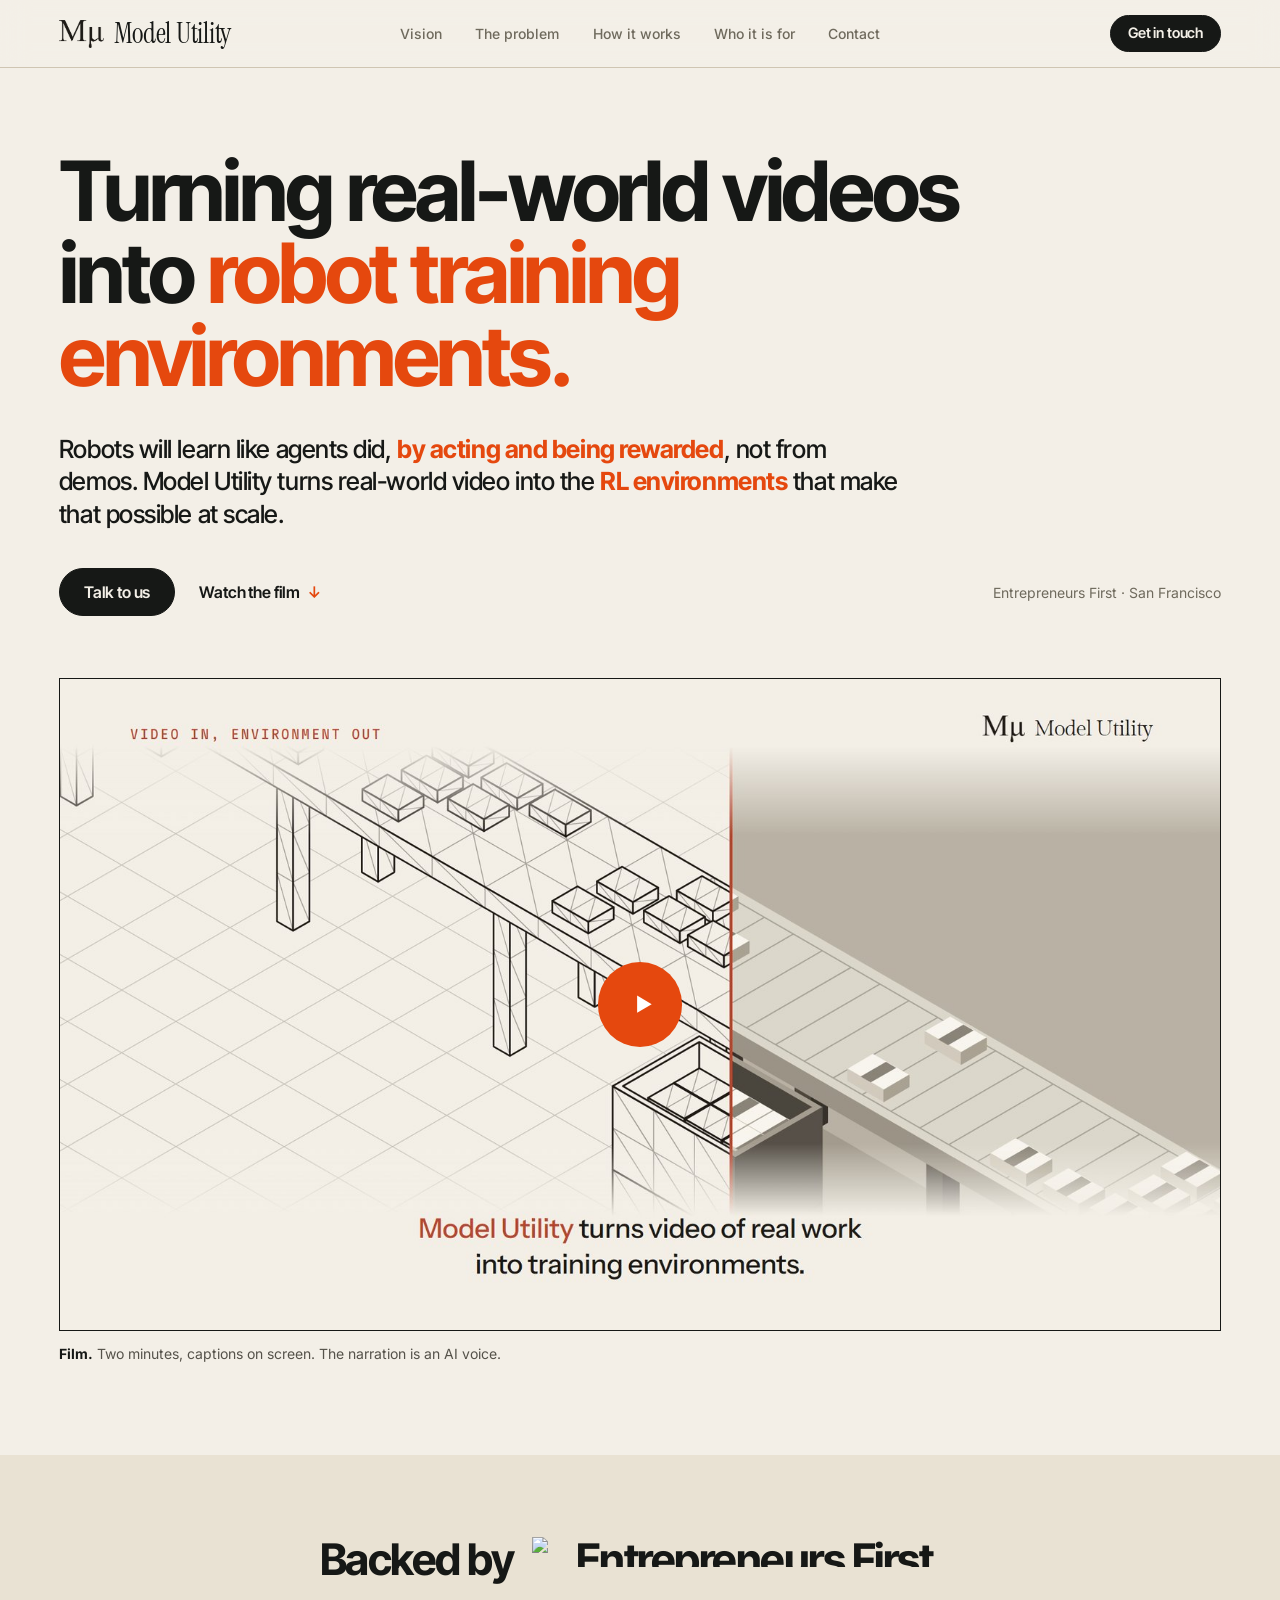
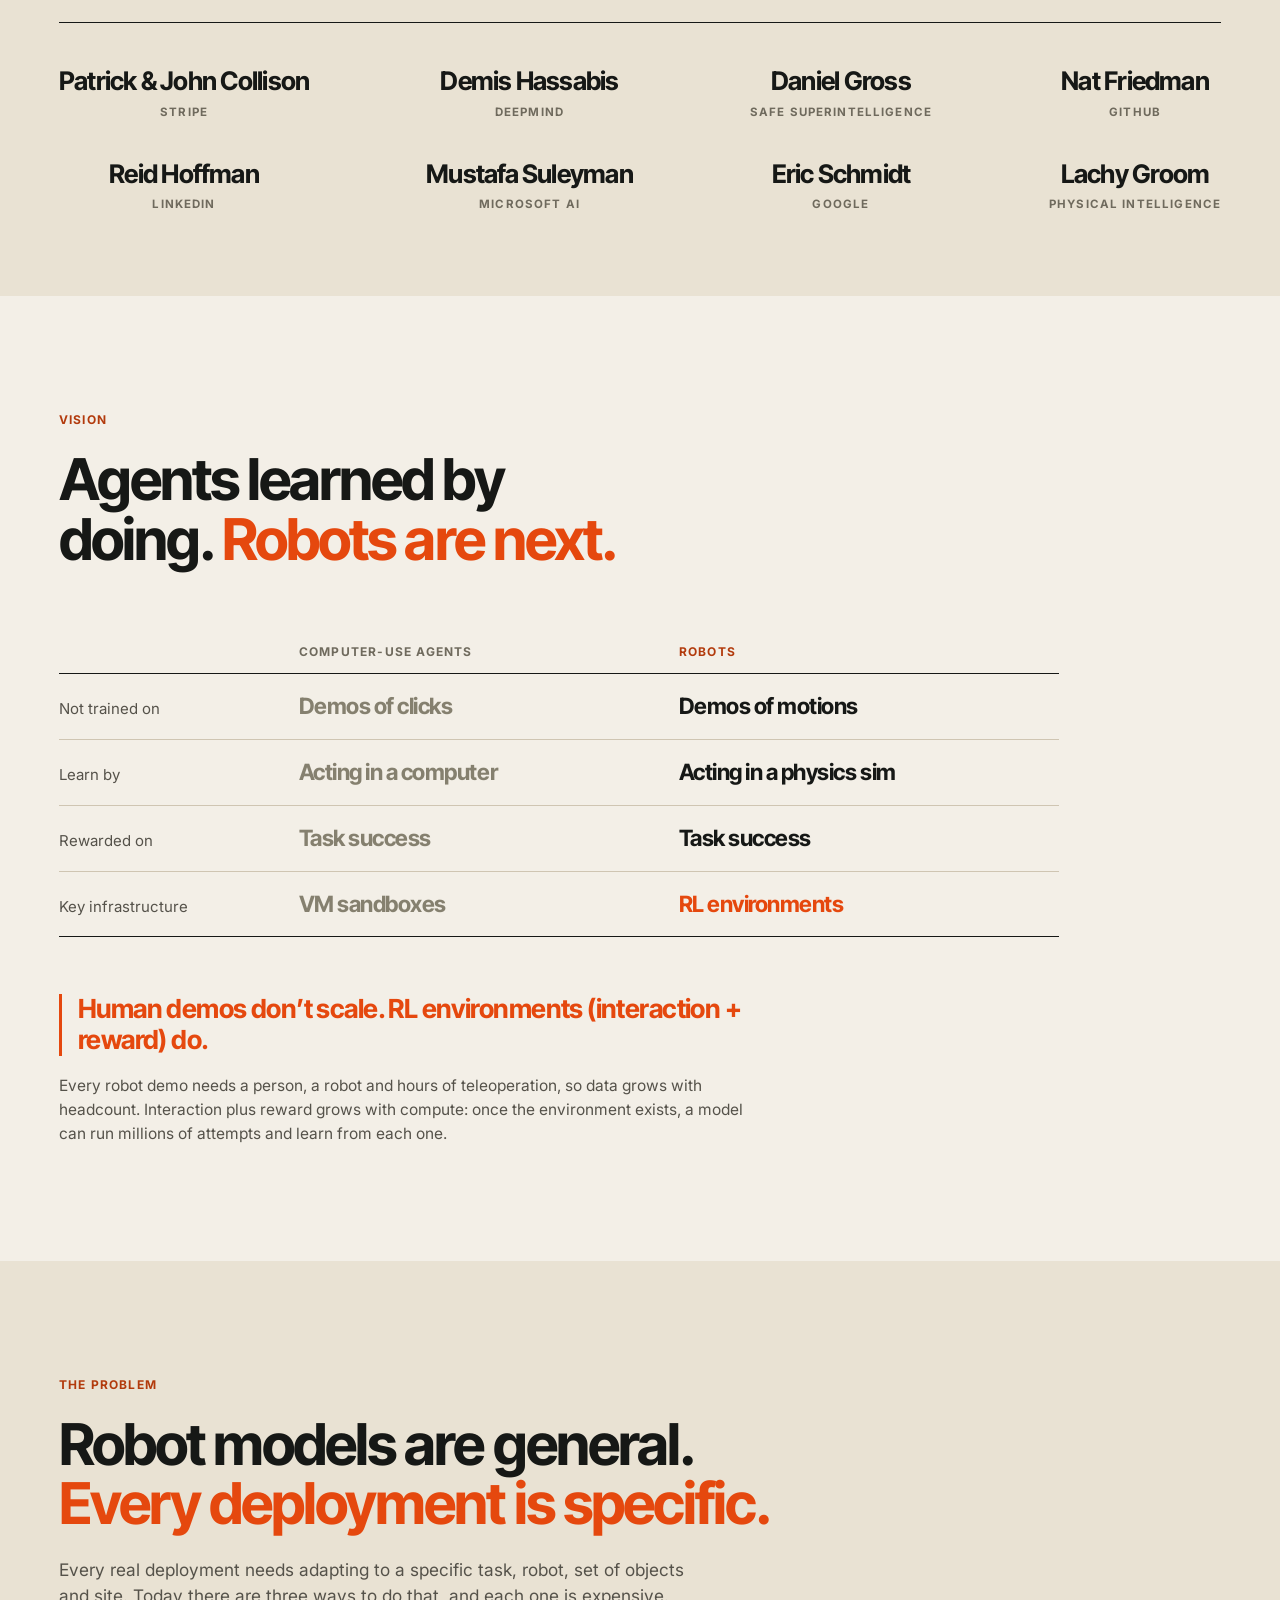
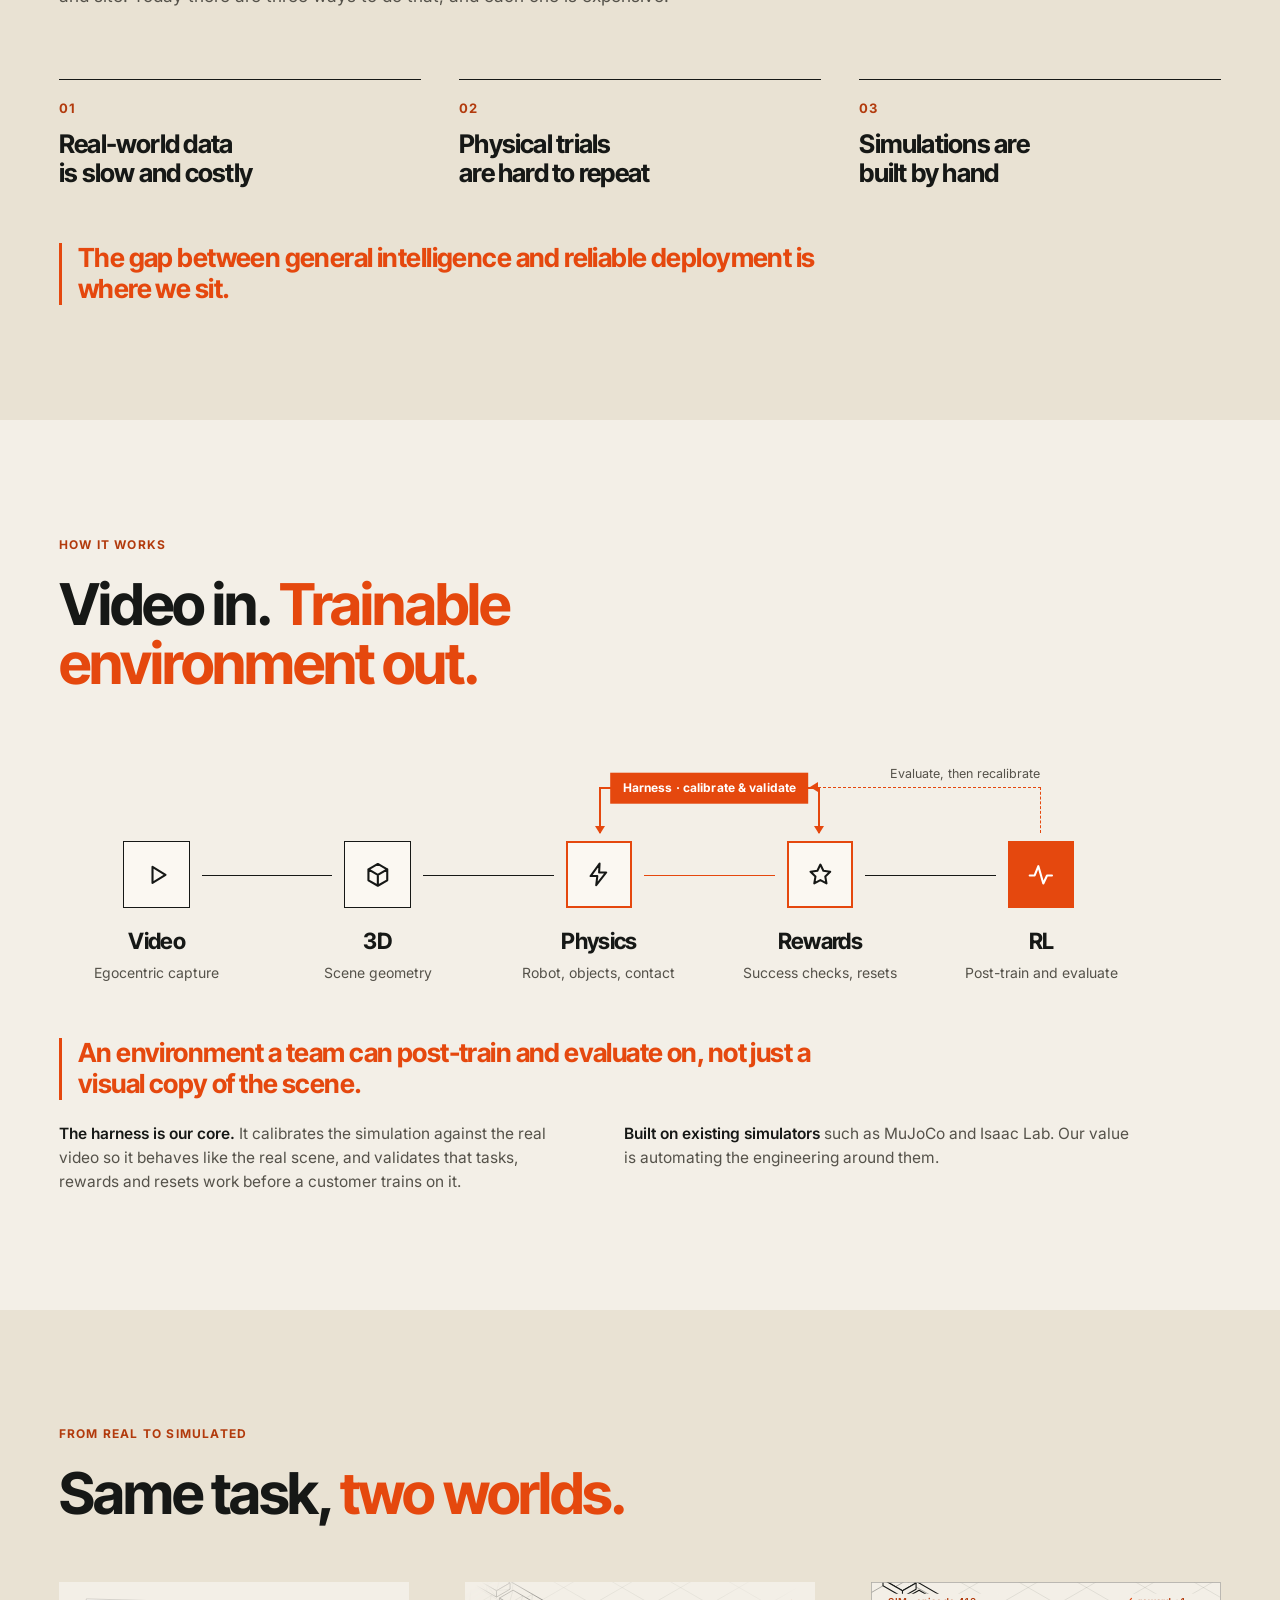
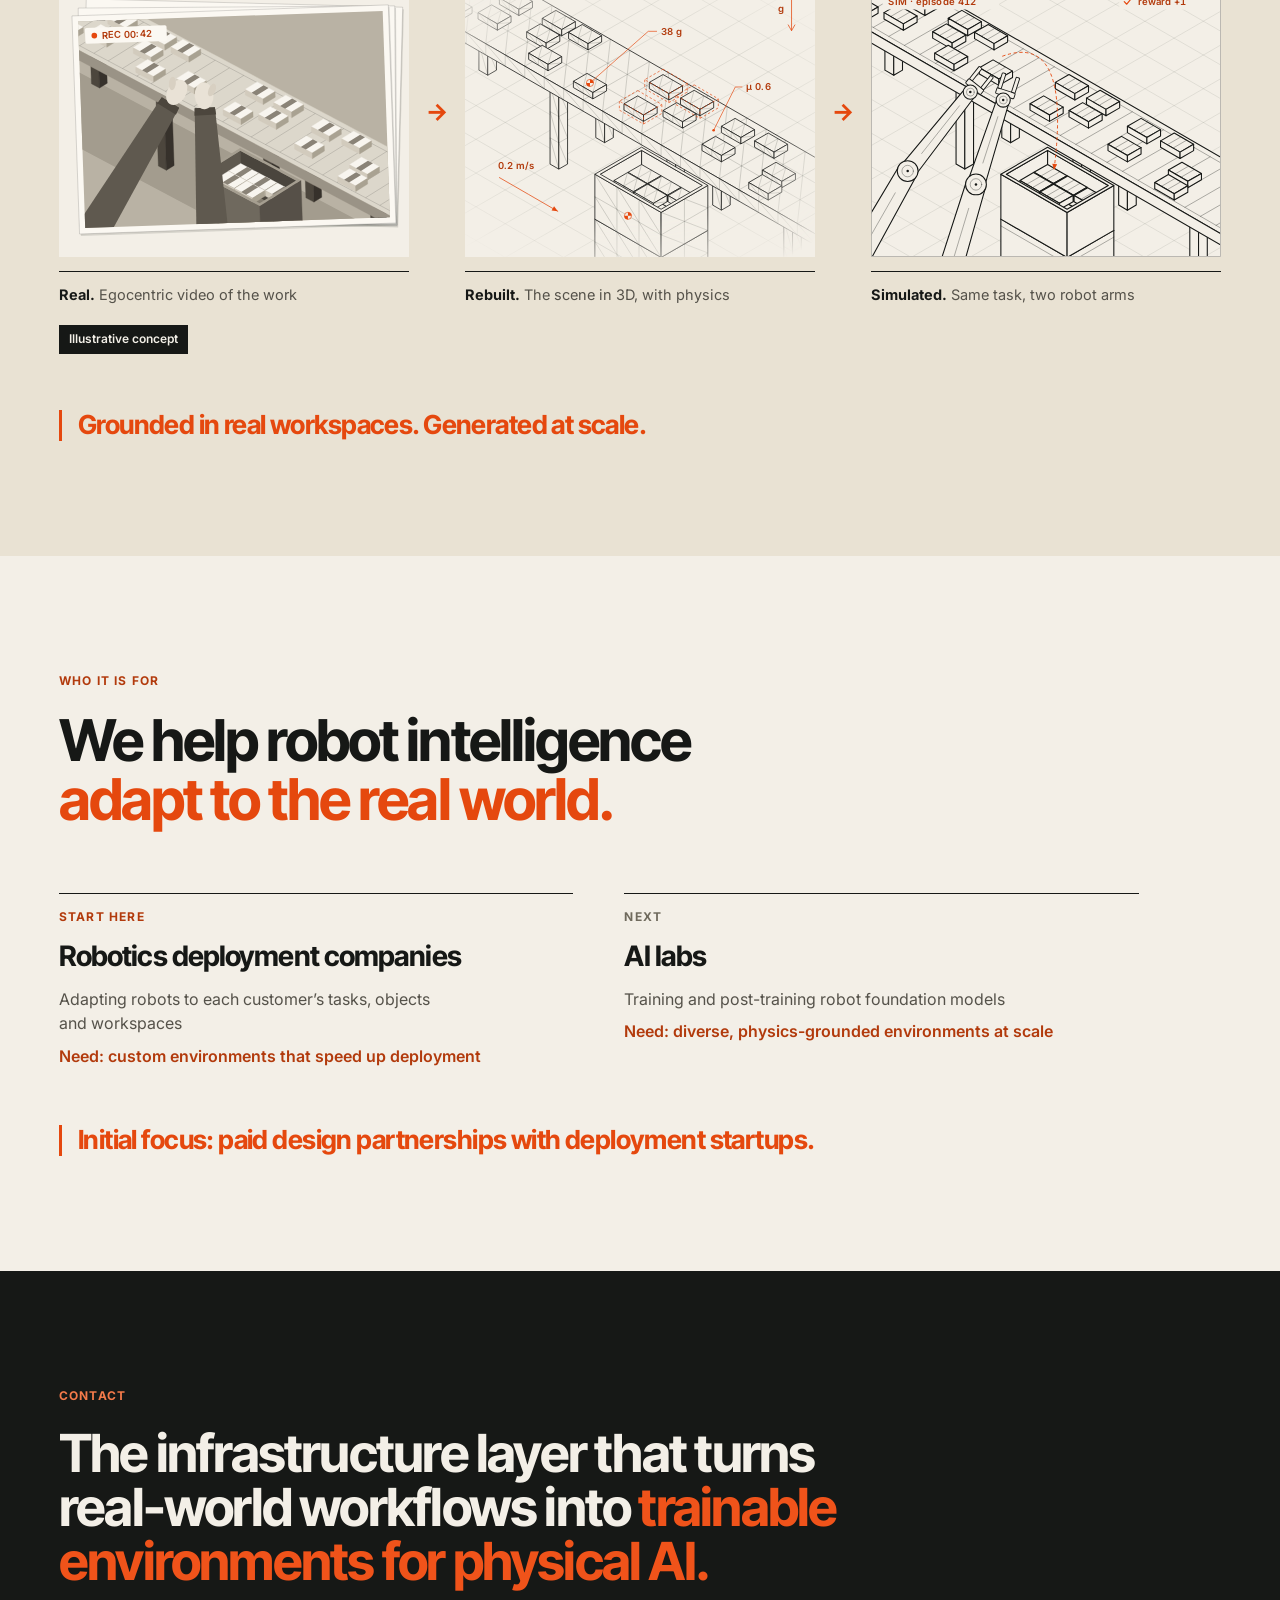
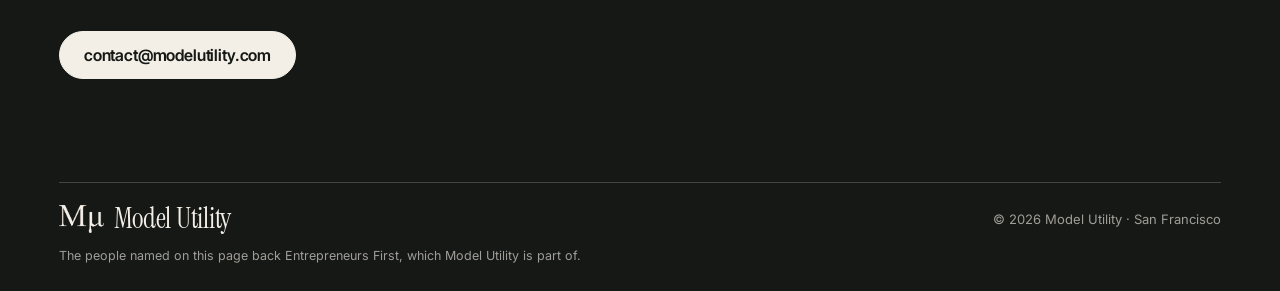
==== commit 4260c533: "Restyle the page after the pitch deck Bold headings with the point in orange, the deck's short state" ====
--- a/index.html
+++ b/index.html
@@ -3,22 +3,22 @@
 <head>
 <meta charset="utf-8">
 <meta name="viewport" content="width=device-width, initial-scale=1">
-<title>Model Utility · Robot training environments from real-world video</title>
-<meta name="description" content="Model Utility turns first-person video of real work into physics-based reinforcement learning environments, where robotics teams post-train and evaluate their models.">
+<title>Model Utility · Turning real-world videos into robot training environments</title>
+<meta name="description" content="Robots will learn like agents did, by acting and being rewarded, not from demos. Model Utility turns real-world video into the RL environments that make that possible at scale.">
 <meta name="theme-color" content="#f3efe7">
-<meta property="og:title" content="Model Utility · Robot training environments from real-world video">
-<meta property="og:description" content="Agents learned by doing. Robots are next. We turn video of real work into physics-based environments where robot models practise and are rewarded on success.">
+<meta property="og:title" content="Model Utility · Turning real-world videos into robot training environments">
+<meta property="og:description" content="Robots will learn like agents did, by acting and being rewarded, not from demos. Model Utility turns real-world video into the RL environments that make that possible at scale.">
 <meta property="og:type" content="website">
 <meta property="og:url" content="https://modelutility.vercel.app/">
 <meta property="og:image" content="https://modelutility.vercel.app/media/og.png">
 <meta property="og:image:width" content="1200">
 <meta property="og:image:height" content="630">
-<meta property="og:image:alt" content="Model Utility. Two robot arms pick a pack off a conveyor in simulation.">
+<meta property="og:image:alt" content="Model Utility. Turning real-world videos into robot training environments.">
 <meta name="twitter:card" content="summary_large_image">
 <link rel="icon" href="media/mu-icon.png" type="image/png">
 <link rel="preconnect" href="https://fonts.googleapis.com">
 <link rel="preconnect" href="https://fonts.gstatic.com" crossorigin>
-<link href="https://fonts.googleapis.com/css2?family=Gilda+Display&family=Instrument+Sans:wght@400..600&family=Martian+Mono:wdth,wght@75..112.5,300..500&display=swap" rel="stylesheet">
+<link href="https://fonts.googleapis.com/css2?family=Instrument+Serif&family=Inter:wght@400..700&family=Inter+Tight:wght@500..800&display=swap" rel="stylesheet">
 <link rel="stylesheet" href="styles.css">
 </head>
 <body>
@@ -43,55 +43,49 @@
 
 <!-- ───────────────────────── hero ───────────────────────── -->
 <section class="hero" id="top">
-  <div class="hero-copy">
-    <div>
-      <p class="eyebrow">Reinforcement learning environments for robotics</p>
-      <h1>Turning real-world videos into <em>robot training environments.</em></h1>
-    </div>
-    <div class="hero-side">
-      <p class="lede">Model Utility turns first-person video of real work into physics-based reinforcement learning environments, where robotics teams post-train and evaluate their models.</p>
-      <p class="cta">
-        <a class="btn" href="#contact">Talk to us</a>
-        <a class="link" href="#film">Watch the film <span aria-hidden="true">↓</span></a>
-      </p>
-    </div>
-  </div>
-
-  <figure class="plate film" id="film">
-    <div class="film-frame">
-      <video controls playsinline preload="none" poster="media/film-poster.jpg" width="1920" height="1080" aria-label="Model Utility: a two-minute film on why robots need training environments. Captions are on screen.">
-        <source src="media/model-utility-film.mp4" type="video/mp4">
-      </video>
-      <button class="film-play" type="button" aria-label="Play the film" hidden><svg viewBox="0 0 24 24" aria-hidden="true"><path d="M8 5.2v13.6L19.5 12Z"/></svg></button>
-    </div>
-    <figcaption><span>Film</span> Why robots need training environments, in two minutes. The captions are on screen, and the narration is an AI voice.</figcaption>
-  </figure>
+  <div class="wrap">
+    <h1>Turning <span class="nb">real-world</span> videos into <em>robot training environments.</em></h1>
+    <p class="lede">Robots will learn like agents did, <b>by acting and being rewarded</b>, not from demos. Model Utility turns real-world video into the <b>RL environments</b> that make that possible at scale.</p>
+    <p class="cta">
+      <a class="btn" href="#contact">Talk to us</a>
+      <a class="link" href="#film">Watch the film <span aria-hidden="true">↓</span></a>
+      <span class="byline">Entrepreneurs First · San Francisco</span>
+    </p>
+
+    <figure class="film" id="film">
+      <div class="film-frame">
+        <video controls playsinline preload="none" poster="media/film-poster.jpg" width="1920" height="1080" aria-label="Model Utility: a two-minute film on why robots need training environments. Captions are on screen.">
+          <source src="media/model-utility-film.mp4" type="video/mp4">
+        </video>
+        <button class="film-play" type="button" aria-label="Play the film" hidden><svg viewBox="0 0 24 24" aria-hidden="true"><path d="M8 5.2v13.6L19.5 12Z"/></svg></button>
+      </div>
+      <figcaption><b>Film.</b> Two minutes, captions on screen. The narration is an AI voice.</figcaption>
+    </figure>
+  </div>
 </section>
 
 <!-- ───────────────────────── backed by ───────────────────────── -->
-<section class="trust" aria-labelledby="trust-h">
-  <h2 id="trust-h">Backed by <a href="https://www.joinef.com/" rel="noopener"><img class="ef-logo" src="media/ef-logo.svg" alt="Entrepreneurs First" width="394" height="28"></a></h2>
-  <ul class="backers">
-    <li><b>Patrick &amp; John Collison</b><span>Stripe</span></li>
-    <li><b>Demis Hassabis</b><span>DeepMind</span></li>
-    <li><b>Daniel Gross</b><span>Safe Superintelligence</span></li>
-    <li><b>Nat Friedman</b><span>GitHub</span></li>
-    <li><b>Reid Hoffman</b><span>LinkedIn</span></li>
-    <li><b>Mustafa Suleyman</b><span>Microsoft AI</span></li>
-    <li><b>Eric Schmidt</b><span>Google</span></li>
-    <li><b>Lachy Groom</b><span>Physical Intelligence</span></li>
-  </ul>
-</section>
-
-<!-- ───────────────────────── I. vision ───────────────────────── -->
-<section class="sec" id="vision" aria-labelledby="vision-h">
-  <p class="sec-label"><b>I</b> Vision</p>
-  <div class="sec-body">
+<section class="band band--alt trust" aria-labelledby="trust-h">
+  <div class="wrap">
+    <h2 id="trust-h">Backed by <a href="https://www.joinef.com/" rel="noopener"><img class="ef-logo" src="media/ef-logo.svg" alt="Entrepreneurs First" width="394" height="28"></a></h2>
+    <ul class="backers">
+      <li><b>Patrick &amp; John Collison</b><span>Stripe</span></li>
+      <li><b>Demis Hassabis</b><span>DeepMind</span></li>
+      <li><b>Daniel Gross</b><span>Safe Superintelligence</span></li>
+      <li><b>Nat Friedman</b><span>GitHub</span></li>
+      <li><b>Reid Hoffman</b><span>LinkedIn</span></li>
+      <li><b>Mustafa Suleyman</b><span>Microsoft AI</span></li>
+      <li><b>Eric Schmidt</b><span>Google</span></li>
+      <li><b>Lachy Groom</b><span>Physical Intelligence</span></li>
+    </ul>
+  </div>
+</section>
+
+<!-- ───────────────────────── vision ───────────────────────── -->
+<section class="band" id="vision" aria-labelledby="vision-h">
+  <div class="wrap">
+    <p class="kicker">Vision</p>
     <h2 id="vision-h">Agents learned by doing. <em>Robots are next.</em></h2>
-    <div class="cols">
-      <p>The models that now use a computer were not taught with recordings of clicks. They were given a computer to act in, and rewarded when the task was done. That is why the sandboxes they practise in became so valuable.</p>
-      <p>Robots are still taught mostly with demonstrations, and demonstrations don’t scale. Each one needs a person, a robot and hours of teleoperation, so the data grows with headcount. Practice grows with compute: once an environment exists, a model can make millions of attempts in it and learn from each one.</p>
-    </div>
     <table class="vs">
       <caption class="sr">How computer-use agents learned, and how robots will</caption>
       <thead>
@@ -99,149 +93,125 @@
       </thead>
       <tbody>
         <tr><th scope="row">Not trained on</th><td>Demos of clicks</td><td>Demos of motions</td></tr>
-        <tr><th scope="row">Learn by</th><td>Acting in a computer</td><td>Acting in a physics simulation</td></tr>
+        <tr><th scope="row">Learn by</th><td>Acting in a computer</td><td>Acting in a physics sim</td></tr>
         <tr><th scope="row">Rewarded on</th><td>Task success</td><td>Task success</td></tr>
         <tr><th scope="row">Key infrastructure</th><td>VM sandboxes</td><td>RL environments</td></tr>
       </tbody>
     </table>
-    <p class="pull">Human demonstrations don’t scale. A place to act and a reward for success do. That pair is a reinforcement learning environment, and it is what we build.</p>
-  </div>
-</section>
-
-<!-- ───────────────────────── II. the problem ───────────────────────── -->
-<section class="sec" id="problem" aria-labelledby="problem-h">
-  <p class="sec-label"><b>II</b> The problem</p>
-  <div class="sec-body">
+    <p class="take">Human demos don’t scale. RL environments (interaction + reward) do.</p>
+    <p class="note">Every robot demo needs a person, a robot and hours of teleoperation, so data grows with headcount. Interaction plus reward grows with compute: once the environment exists, a model can run millions of attempts and learn from each one.</p>
+  </div>
+</section>
+
+<!-- ───────────────────────── the problem ───────────────────────── -->
+<section class="band band--alt" id="problem" aria-labelledby="problem-h">
+  <div class="wrap">
+    <p class="kicker">The problem</p>
     <h2 id="problem-h">Robot models are general. <em>Every deployment is specific.</em></h2>
-    <p class="intro">Robot foundation models keep getting more capable. But each real deployment still has to be adapted to one task, one robot, one set of objects and one site. There are three ways to do that today, and each is expensive.</p>
+    <p class="sub">Every real deployment needs adapting to a specific task, robot, set of objects and site. Today there are three ways to do that, and each one is expensive.</p>
     <ol class="trio">
-      <li>
-        <span class="num">i.</span>
-        <h3>Collect real-world data</h3>
-        <p>Slow and costly. Every hour of data takes people, robots and time on site.</p>
-      </li>
-      <li>
-        <span class="num">ii.</span>
-        <h3>Run physical trials</h3>
-        <p>Hard to repeat. The real world does not reset, so no two attempts start the same way.</p>
-      </li>
-      <li>
-        <span class="num">iii.</span>
-        <h3>Build a simulation by hand</h3>
-        <p>It takes a lot of robotics engineering, and the work starts again with each new scene and task.</p>
-      </li>
+      <li><span class="num">01</span><h3>Real-world data is slow and costly</h3></li>
+      <li><span class="num">02</span><h3>Physical trials are hard to repeat</h3></li>
+      <li><span class="num">03</span><h3>Simulations are built by hand</h3></li>
     </ol>
-    <p class="aside">The gap between general intelligence and reliable deployment is where we work.</p>
-  </div>
-</section>
-
-<!-- ───────────────────────── III. how it works ───────────────────────── -->
-<section class="sec" id="how" aria-labelledby="how-h">
-  <p class="sec-label"><b>III</b> How it works</p>
-  <div class="sec-body">
+    <p class="take">The gap between general intelligence and reliable deployment is where we sit.</p>
+  </div>
+</section>
+
+<!-- ───────────────────────── how it works ───────────────────────── -->
+<section class="band" id="how" aria-labelledby="how-h">
+  <div class="wrap">
+    <p class="kicker">How it works</p>
     <h2 id="how-h">Video in. <em>Trainable environment out.</em></h2>
-  </div>
-  <div class="tri sec-wide" role="group" aria-label="One packing line, three times: on video, as geometry with physics, and in simulation with a robot at work">
-    <figure class="plate panel">
-<!-- fig-a:start -->
-<svg class="fig" viewBox="0 0 420 330" role="img" aria-label="A frame of video filmed from a worker’s own eyes: two hands lift a snack pack off a conveyor that carries many more, with a crate of packed ones beside it."><defs><clipPath id="fa-clip"><rect x="27" y="41" width="366" height="248"/></clipPath></defs><g transform="rotate(1.5 210 165) translate(9 -9)"><rect x="21.5" y="36.5" width="380" height="262" fill="#1d1a16" opacity=".13"/><rect x="20" y="34" width="380" height="262" fill="#fdfcf9" stroke="#1d1a16" stroke-opacity=".3" stroke-width=".6"/></g><g transform="rotate(-0.4 210 165) translate(4 -4)"><rect x="21.5" y="36.5" width="380" height="262" fill="#1d1a16" opacity=".13"/><rect x="20" y="34" width="380" height="262" fill="#fdfcf9" stroke="#1d1a16" stroke-opacity=".3" stroke-width=".6"/></g><g transform="rotate(-2 210 165) translate(0 0)"><rect x="21.5" y="36.5" width="380" height="262" fill="#1d1a16" opacity=".13"/><rect x="20" y="34" width="380" height="262" fill="#fdfcf9" stroke="#1d1a16" stroke-opacity=".3" stroke-width=".6"/><g clip-path="url(#fa-clip)"><g transform="translate(210 165) scale(0.9) translate(-205 -160)"><rect x="-300" y="-300" width="1100" height="1000" fill="#b9b2a4"/><path d="M-141.1 8L560.4 412.9L471.5 464.3L-230 59.3ZM212 314.4L300.8 365.7L235.4 403.5L146.5 352.2Z" fill="#a39c8e"/><path d="M-113 -75.8L-102.5 -69.7L-113 -63.6L-123.6 -69.7Z" fill="#7d766a" stroke="#7d766a" stroke-width=".5" stroke-linejoin="round"/><path d="M-123.6 -69.7L-113 -63.6L-113 30.9L-123.6 24.8Z" fill="#4c463d" stroke="#4c463d" stroke-width=".5" stroke-linejoin="round"/><path d="M-113 -63.6L-102.5 -69.7L-102.5 24.8L-113 30.9Z" fill="#36312b" stroke="#36312b" stroke-width=".5" stroke-linejoin="round"/><path d="M-168 -44L-157.5 -38L-168 -31.9L-178.5 -38Z" fill="#7d766a" stroke="#7d766a" stroke-width=".5" stroke-linejoin="round"/><path d="M-178.5 -38L-168 -31.9L-168 62.6L-178.5 56.6Z" fill="#4c463d" stroke="#4c463d" stroke-width=".5" stroke-linejoin="round"/><path d="M-168 -31.9L-157.5 -38L-157.5 56.6L-168 62.6Z" fill="#36312b" stroke="#36312b" stroke-width=".5" stroke-linejoin="round"/><path d="M27.3 5.2L37.8 11.3L27.3 17.4L16.7 11.3Z" fill="#7d766a" stroke="#7d766a" stroke-width=".5" stroke-linejoin="round"/><path d="M16.7 11.3L27.3 17.4L27.3 111.9L16.7 105.8Z" fill="#4c463d" stroke="#4c463d" stroke-width=".5" stroke-linejoin="round"/><path d="M27.3 17.4L37.8 11.3L37.8 105.8L27.3 111.9Z" fill="#36312b" stroke="#36312b" stroke-width=".5" stroke-linejoin="round"/><path d="M-27.7 37L-17.2 43.1L-27.7 49.1L-38.2 43.1Z" fill="#7d766a" stroke="#7d766a" stroke-width=".5" stroke-linejoin="round"/><path d="M-38.2 43.1L-27.7 49.1L-27.7 143.6L-38.2 137.6Z" fill="#4c463d" stroke="#4c463d" stroke-width=".5" stroke-linejoin="round"/><path d="M-27.7 49.1L-17.2 43.1L-17.2 137.6L-27.7 143.6Z" fill="#36312b" stroke="#36312b" stroke-width=".5" stroke-linejoin="round"/><path d="M167.6 86.2L178.1 92.3L167.6 98.4L157 92.3Z" fill="#7d766a" stroke="#7d766a" stroke-width=".5" stroke-linejoin="round"/><path d="M157 92.3L167.6 98.4L167.6 192.9L157 186.8Z" fill="#4c463d" stroke="#4c463d" stroke-width=".5" stroke-linejoin="round"/><path d="M167.6 98.4L178.1 92.3L178.1 186.8L167.6 192.9Z" fill="#36312b" stroke="#36312b" stroke-width=".5" stroke-linejoin="round"/><path d="M112.6 118L123.1 124L112.6 130.1L102.1 124Z" fill="#7d766a" stroke="#7d766a" stroke-width=".5" stroke-linejoin="round"/><path d="M102.1 124L112.6 130.1L112.6 224.6L102.1 218.6Z" fill="#4c463d" stroke="#4c463d" stroke-width=".5" stroke-linejoin="round"/><path d="M112.6 130.1L123.1 124L123.1 218.6L112.6 224.6Z" fill="#36312b" stroke="#36312b" stroke-width=".5" stroke-linejoin="round"/><path d="M307.8 167.3L318.4 173.3L307.8 179.4L297.3 173.3Z" fill="#7d766a" stroke="#7d766a" stroke-width=".5" stroke-linejoin="round"/><path d="M297.3 173.3L307.8 179.4L307.8 273.9L297.3 267.8Z" fill="#4c463d" stroke="#4c463d" stroke-width=".5" stroke-linejoin="round"/><path d="M307.8 179.4L318.4 173.3L318.4 267.8L307.8 273.9Z" fill="#36312b" stroke="#36312b" stroke-width=".5" stroke-linejoin="round"/><path d="M252.9 199L263.4 205L252.9 211.1L242.4 205Z" fill="#7d766a" stroke="#7d766a" stroke-width=".5" stroke-linejoin="round"/><path d="M242.4 205L252.9 211.1L252.9 305.6L242.4 299.5Z" fill="#4c463d" stroke="#4c463d" stroke-width=".5" stroke-linejoin="round"/><path d="M252.9 211.1L263.4 205L263.4 299.5L252.9 305.6Z" fill="#36312b" stroke="#36312b" stroke-width=".5" stroke-linejoin="round"/><path d="M448.1 248.3L458.7 254.3L448.1 260.4L437.6 254.3Z" fill="#7d766a" stroke="#7d766a" stroke-width=".5" stroke-linejoin="round"/><path d="M437.6 254.3L448.1 260.4L448.1 354.9L437.6 348.8Z" fill="#4c463d" stroke="#4c463d" stroke-width=".5" stroke-linejoin="round"/><path d="M448.1 260.4L458.7 254.3L458.7 348.8L448.1 354.9Z" fill="#36312b" stroke="#36312b" stroke-width=".5" stroke-linejoin="round"/><path d="M393.2 280L403.7 286L393.2 292.1L382.7 286Z" fill="#7d766a" stroke="#7d766a" stroke-width=".5" stroke-linejoin="round"/><path d="M382.7 286L393.2 292.1L393.2 386.6L382.7 380.5Z" fill="#4c463d" stroke="#4c463d" stroke-width=".5" stroke-linejoin="round"/><path d="M393.2 292.1L403.7 286L403.7 380.5L393.2 386.6Z" fill="#36312b" stroke="#36312b" stroke-width=".5" stroke-linejoin="round"/><path d="M-129.4 -106.8L572.1 298.2L492.6 344.1L-208.9 -60.9Z" fill="#dcd7cb" stroke="#dcd7cb" stroke-width=".5" stroke-linejoin="round"/><path d="M-208.9 -60.9L492.6 344.1L492.6 357.6L-208.9 -47.4Z" fill="#9a9386" stroke="#9a9386" stroke-width=".5" stroke-linejoin="round"/><path d="M492.6 344.1L572.1 298.2L572.1 311.7L492.6 357.6Z" fill="#7a7468" stroke="#7a7468" stroke-width=".5" stroke-linejoin="round"/><path d="M-135.3 -103.4L566.2 301.6M-203.1 -64.3L498.4 340.7M-135.3 -103.4L-203.1 -64.3M-116.5 -92.6L-184.4 -53.5M-97.8 -81.8L-165.7 -42.7M-79.1 -71L-146.9 -31.9M-60.4 -60.2L-128.2 -21.1M-41.7 -49.4L-109.5 -10.3M-23 -38.6L-90.8 0.5M-4.3 -27.8L-72.1 11.3M14.4 -17L-53.4 22.1M33.1 -6.2L-34.7 32.9M51.8 4.6L-16 43.7M70.5 15.4L2.7 54.5M89.2 26.2L21.4 65.3M107.9 37L40.1 76.1M126.6 47.8L58.8 86.9M145.3 58.6L77.5 97.7M164 69.4L96.2 108.5M182.8 80.2L114.9 119.3M201.5 91L133.6 130.1M220.2 101.8L152.4 140.9M238.9 112.6L171.1 151.7M257.6 123.4L189.8 162.5M276.3 134.2L208.5 173.3M295 145L227.2 184.1M313.7 155.8L245.9 194.9M332.4 166.6L264.6 205.7M351.1 177.4L283.3 216.5M369.8 188.2L302 227.3M388.5 199L320.7 238.1M407.2 209.8L339.4 248.9M425.9 220.6L358.1 259.7M444.6 231.4L376.8 270.5M463.3 242.2L395.5 281.3M482 253L414.2 292.1M500.8 263.8L432.9 302.9M519.5 274.6L451.7 313.7M538.2 285.4L470.4 324.5M556.9 296.2L489.1 335.3" fill="none" stroke="#1d1a16" stroke-width=".7" opacity=".28" /><path d="M-3.1 -30.7L20.2 -17.2L3.9 -7.7L-19.5 -21.2Z" fill="#f8f5ef" stroke="#f8f5ef" stroke-width=".5" stroke-linejoin="round"/><path d="M-19.5 -21.2L3.9 -7.7L3.9 -0.2L-19.5 -13.7Z" fill="#d2cbbd" stroke="#d2cbbd" stroke-width=".5" stroke-linejoin="round"/><path d="M3.9 -7.7L20.2 -17.2L20.2 -9.6L3.9 -0.2Z" fill="#a9a292" stroke="#a9a292" stroke-width=".5" stroke-linejoin="round"/><path d="M5.3 -25.8L11.8 -22L-4.5 -12.6L-11.1 -16.4Z" fill="#8a8377"/><path d="M-24.2 -13.1L-0.8 0.4L-17.2 9.8L-40.6 -3.7Z" fill="#f8f5ef" stroke="#f8f5ef" stroke-width=".5" stroke-linejoin="round"/><path d="M-40.6 -3.7L-17.2 9.8L-17.2 17.4L-40.6 3.9Z" fill="#d2cbbd" stroke="#d2cbbd" stroke-width=".5" stroke-linejoin="round"/><path d="M-17.2 9.8L-0.8 0.4L-0.8 7.9L-17.2 17.4Z" fill="#a9a292" stroke="#a9a292" stroke-width=".5" stroke-linejoin="round"/><path d="M-15.8 -8.3L-9.2 -4.5L-25.6 5L-32.1 1.2Z" fill="#8a8377"/><path d="M30.8 -12.4L54.1 1.1L37.8 10.5L14.4 -3Z" fill="#f8f5ef" stroke="#f8f5ef" stroke-width=".5" stroke-linejoin="round"/><path d="M14.4 -3L37.8 10.5L37.8 18.1L14.4 4.6Z" fill="#d2cbbd" stroke="#d2cbbd" stroke-width=".5" stroke-linejoin="round"/><path d="M37.8 10.5L54.1 1.1L54.1 8.6L37.8 18.1Z" fill="#a9a292" stroke="#a9a292" stroke-width=".5" stroke-linejoin="round"/><path d="M39.2 -7.6L45.7 -3.8L29.4 5.7L22.8 1.9Z" fill="#8a8377"/><path d="M57.7 9.8L81 23.3L64.7 32.8L41.3 19.3Z" fill="#f8f5ef" stroke="#f8f5ef" stroke-width=".5" stroke-linejoin="round"/><path d="M41.3 19.3L64.7 32.8L64.7 40.3L41.3 26.8Z" fill="#d2cbbd" stroke="#d2cbbd" stroke-width=".5" stroke-linejoin="round"/><path d="M64.7 32.8L81 23.3L81 30.9L64.7 40.3Z" fill="#a9a292" stroke="#a9a292" stroke-width=".5" stroke-linejoin="round"/><path d="M66.1 14.7L72.6 18.5L56.3 27.9L49.7 24.1Z" fill="#8a8377"/><path d="M-14.8 16.6L8.5 30.1L-7.8 39.5L-31.2 26Z" fill="#f8f5ef" stroke="#f8f5ef" stroke-width=".5" stroke-linejoin="round"/><path d="M-31.2 26L-7.8 39.5L-7.8 47.1L-31.2 33.6Z" fill="#d2cbbd" stroke="#d2cbbd" stroke-width=".5" stroke-linejoin="round"/><path d="M-7.8 39.5L8.5 30.1L8.5 37.6L-7.8 47.1Z" fill="#a9a292" stroke="#a9a292" stroke-width=".5" stroke-linejoin="round"/><path d="M-6.4 21.4L0.1 25.2L-16.2 34.7L-22.8 30.9Z" fill="#8a8377"/><path d="M31.9 27.4L55.3 40.9L38.9 50.3L15.6 36.8Z" fill="#f8f5ef" stroke="#f8f5ef" stroke-width=".5" stroke-linejoin="round"/><path d="M15.6 36.8L38.9 50.3L38.9 57.9L15.6 44.4Z" fill="#d2cbbd" stroke="#d2cbbd" stroke-width=".5" stroke-linejoin="round"/><path d="M38.9 50.3L55.3 40.9L55.3 48.4L38.9 57.9Z" fill="#a9a292" stroke="#a9a292" stroke-width=".5" stroke-linejoin="round"/><path d="M40.3 32.2L46.9 36L30.5 45.5L24 41.7Z" fill="#8a8377"/><path d="M109.1 34.1L132.5 47.6L116.1 57.1L92.7 43.6Z" fill="#f8f5ef" stroke="#f8f5ef" stroke-width=".5" stroke-linejoin="round"/><path d="M92.7 43.6L116.1 57.1L116.1 64.6L92.7 51.1Z" fill="#d2cbbd" stroke="#d2cbbd" stroke-width=".5" stroke-linejoin="round"/><path d="M116.1 57.1L132.5 47.6L132.5 55.2L116.1 64.6Z" fill="#a9a292" stroke="#a9a292" stroke-width=".5" stroke-linejoin="round"/><path d="M117.5 39L124.1 42.8L107.7 52.2L101.1 48.4Z" fill="#8a8377"/><path d="M90.4 50.3L113.8 63.8L97.4 73.3L74 59.8Z" fill="#f8f5ef" stroke="#f8f5ef" stroke-width=".5" stroke-linejoin="round"/><path d="M74 59.8L97.4 73.3L97.4 80.9L74 67.4Z" fill="#d2cbbd" stroke="#d2cbbd" stroke-width=".5" stroke-linejoin="round"/><path d="M97.4 73.3L113.8 63.8L113.8 71.4L97.4 80.9Z" fill="#a9a292" stroke="#a9a292" stroke-width=".5" stroke-linejoin="round"/><path d="M98.8 55.2L105.4 59L89 68.4L82.4 64.6Z" fill="#8a8377"/><path d="M140.7 51L164 64.5L147.7 74L124.3 60.5Z" fill="#f8f5ef" stroke="#f8f5ef" stroke-width=".5" stroke-linejoin="round"/><path d="M124.3 60.5L147.7 74L147.7 81.5L124.3 68Z" fill="#d2cbbd" stroke="#d2cbbd" stroke-width=".5" stroke-linejoin="round"/><path d="M147.7 74L164 64.5L164 72.1L147.7 81.5Z" fill="#a9a292" stroke="#a9a292" stroke-width=".5" stroke-linejoin="round"/><path d="M149.1 55.9L155.6 59.7L139.3 69.1L132.7 65.3Z" fill="#8a8377"/><path d="M92.7 76L116.1 89.5L99.7 98.9L76.4 85.4Z" fill="#f8f5ef" stroke="#f8f5ef" stroke-width=".5" stroke-linejoin="round"/><path d="M76.4 85.4L99.7 98.9L99.7 106.5L76.4 93Z" fill="#d2cbbd" stroke="#d2cbbd" stroke-width=".5" stroke-linejoin="round"/><path d="M99.7 98.9L116.1 89.5L116.1 97L99.7 106.5Z" fill="#a9a292" stroke="#a9a292" stroke-width=".5" stroke-linejoin="round"/><path d="M101.1 80.8L107.7 84.6L91.3 94.1L84.8 90.3Z" fill="#8a8377"/><path d="M237.7 111.1L261.1 124.6L244.7 134L221.3 120.5Z" fill="#f8f5ef" stroke="#f8f5ef" stroke-width=".5" stroke-linejoin="round"/><path d="M221.3 120.5L244.7 134L244.7 141.6L221.3 128.1Z" fill="#d2cbbd" stroke="#d2cbbd" stroke-width=".5" stroke-linejoin="round"/><path d="M244.7 134L261.1 124.6L261.1 132.2L244.7 141.6Z" fill="#a9a292" stroke="#a9a292" stroke-width=".5" stroke-linejoin="round"/><path d="M246.1 115.9L252.7 119.7L236.3 129.2L229.7 125.4Z" fill="#8a8377"/><path d="M275.1 130L298.5 143.5L282.1 152.9L258.7 139.4Z" fill="#f8f5ef" stroke="#f8f5ef" stroke-width=".5" stroke-linejoin="round"/><path d="M258.7 139.4L282.1 152.9L282.1 160.5L258.7 147Z" fill="#d2cbbd" stroke="#d2cbbd" stroke-width=".5" stroke-linejoin="round"/><path d="M282.1 152.9L298.5 143.5L298.5 151.1L282.1 160.5Z" fill="#a9a292" stroke="#a9a292" stroke-width=".5" stroke-linejoin="round"/><path d="M283.5 134.9L290.1 138.6L273.7 148.1L267.2 144.3Z" fill="#8a8377"/><path d="M207.3 136.7L230.7 150.2L214.3 159.7L190.9 146.2Z" fill="#f8f5ef" stroke="#f8f5ef" stroke-width=".5" stroke-linejoin="round"/><path d="M190.9 146.2L214.3 159.7L214.3 167.3L190.9 153.8Z" fill="#d2cbbd" stroke="#d2cbbd" stroke-width=".5" stroke-linejoin="round"/><path d="M214.3 159.7L230.7 150.2L230.7 157.8L214.3 167.3Z" fill="#a9a292" stroke="#a9a292" stroke-width=".5" stroke-linejoin="round"/><path d="M215.7 141.6L222.3 145.4L205.9 154.8L199.4 151.1Z" fill="#8a8377"/><path d="M254.1 144.8L277.5 158.3L261.1 167.8L237.7 154.3Z" fill="#f8f5ef" stroke="#f8f5ef" stroke-width=".5" stroke-linejoin="round"/><path d="M237.7 154.3L261.1 167.8L261.1 175.4L237.7 161.9Z" fill="#d2cbbd" stroke="#d2cbbd" stroke-width=".5" stroke-linejoin="round"/><path d="M261.1 167.8L277.5 158.3L277.5 165.9L261.1 175.4Z" fill="#a9a292" stroke="#a9a292" stroke-width=".5" stroke-linejoin="round"/><path d="M262.5 149.7L269 153.5L252.7 162.9L246.1 159.2Z" fill="#8a8377"/><path d="M324.2 163.7L347.6 177.2L331.2 186.7L307.8 173.2Z" fill="#f8f5ef" stroke="#f8f5ef" stroke-width=".5" stroke-linejoin="round"/><path d="M307.8 173.2L331.2 186.7L331.2 194.3L307.8 180.8Z" fill="#d2cbbd" stroke="#d2cbbd" stroke-width=".5" stroke-linejoin="round"/><path d="M331.2 186.7L347.6 177.2L347.6 184.8L331.2 194.3Z" fill="#a9a292" stroke="#a9a292" stroke-width=".5" stroke-linejoin="round"/><path d="M332.6 168.6L339.2 172.4L322.8 181.8L316.3 178.1Z" fill="#8a8377"/><path d="M364 181.3L387.3 194.8L371 204.2L347.6 190.7Z" fill="#f8f5ef" stroke="#f8f5ef" stroke-width=".5" stroke-linejoin="round"/><path d="M347.6 190.7L371 204.2L371 211.8L347.6 198.3Z" fill="#d2cbbd" stroke="#d2cbbd" stroke-width=".5" stroke-linejoin="round"/><path d="M371 204.2L387.3 194.8L387.3 202.4L371 211.8Z" fill="#a9a292" stroke="#a9a292" stroke-width=".5" stroke-linejoin="round"/><path d="M372.4 186.2L378.9 189.9L362.6 199.4L356 195.6Z" fill="#8a8377"/><path d="M300.8 185.3L324.2 198.8L307.8 208.3L284.5 194.8Z" fill="#f8f5ef" stroke="#f8f5ef" stroke-width=".5" stroke-linejoin="round"/><path d="M284.5 194.8L307.8 208.3L307.8 215.9L284.5 202.4Z" fill="#d2cbbd" stroke="#d2cbbd" stroke-width=".5" stroke-linejoin="round"/><path d="M307.8 208.3L324.2 198.8L324.2 206.4L307.8 215.9Z" fill="#a9a292" stroke="#a9a292" stroke-width=".5" stroke-linejoin="round"/><path d="M309.3 190.2L315.8 194L299.4 203.4L292.9 199.7Z" fill="#8a8377"/><path d="M373.3 216.4L396.7 229.9L380.3 239.3L357 225.8Z" fill="#f8f5ef" stroke="#f8f5ef" stroke-width=".5" stroke-linejoin="round"/><path d="M357 225.8L380.3 239.3L380.3 246.9L357 233.4Z" fill="#d2cbbd" stroke="#d2cbbd" stroke-width=".5" stroke-linejoin="round"/><path d="M380.3 239.3L396.7 229.9L396.7 237.5L380.3 246.9Z" fill="#a9a292" stroke="#a9a292" stroke-width=".5" stroke-linejoin="round"/><path d="M381.7 221.3L388.3 225L371.9 234.5L365.4 230.7Z" fill="#8a8377"/><path d="M357 231.2L380.3 244.7L364 254.2L340.6 240.7Z" fill="#f8f5ef" stroke="#f8f5ef" stroke-width=".5" stroke-linejoin="round"/><path d="M340.6 240.7L364 254.2L364 261.8L340.6 248.3Z" fill="#d2cbbd" stroke="#d2cbbd" stroke-width=".5" stroke-linejoin="round"/><path d="M364 254.2L380.3 244.7L380.3 252.3L364 261.8Z" fill="#a9a292" stroke="#a9a292" stroke-width=".5" stroke-linejoin="round"/><path d="M365.4 236.1L371.9 239.9L355.5 249.3L349 245.6Z" fill="#8a8377"/><path d="M146.5 93.5L169.9 107L153.5 116.5L130.1 103Z" fill="#f8f5ef" stroke="#f8f5ef" stroke-width=".5" stroke-linejoin="round"/><path d="M130.1 103L153.5 116.5L153.5 124.1L130.1 110.5Z" fill="#d2cbbd" stroke="#d2cbbd" stroke-width=".5" stroke-linejoin="round"/><path d="M153.5 116.5L169.9 107L169.9 114.6L153.5 124.1Z" fill="#a9a292" stroke="#a9a292" stroke-width=".5" stroke-linejoin="round"/><path d="M154.9 98.4L161.5 102.2L145.1 111.6L138.6 107.8Z" fill="#8a8377"/><path d="M212 252.3L291.5 298.2L235.4 330.6L155.9 284.7Z" fill="#a59e90" stroke="#a59e90" stroke-width=".5" stroke-linejoin="round"/><path d="M155.9 284.7L235.4 330.6L235.4 384.6L155.9 338.7Z" fill="#6f695e" stroke="#6f695e" stroke-width=".5" stroke-linejoin="round"/><path d="M235.4 330.6L291.5 298.2L291.5 352.2L235.4 384.6Z" fill="#565048" stroke="#565048" stroke-width=".5" stroke-linejoin="round"/><path d="M155.9 292.8L235.4 338.7L291.5 306.3" fill="none" stroke="#1d1a16" stroke-width=".7" opacity=".28" /><path d="M212 202.1L162.4 230.7L162.4 280.9L212 252.3Z" fill="#5f594f" stroke="#5f594f" stroke-width=".5" stroke-linejoin="round"/><path d="M212 202.1L284.9 244.2L284.9 294.4L212 252.3Z" fill="#4a453d" stroke="#4a453d" stroke-width=".5" stroke-linejoin="round"/><path d="M212 252.3L284.9 294.4L235.4 323L162.4 280.9Z" fill="#857e71" stroke="#857e71" stroke-width=".5" stroke-linejoin="round"/><path d="M212 219.1L235.4 232.6L219 242L195.6 228.5Z" fill="#f8f5ef" stroke="#f8f5ef" stroke-width=".5" stroke-linejoin="round"/><path d="M195.6 228.5L219 242L219 249.6L195.6 236.1Z" fill="#d2cbbd" stroke="#d2cbbd" stroke-width=".5" stroke-linejoin="round"/><path d="M219 242L235.4 232.6L235.4 240.2L219 249.6Z" fill="#a9a292" stroke="#a9a292" stroke-width=".5" stroke-linejoin="round"/><path d="M220.4 223.9L226.9 227.7L210.6 237.2L204 233.4Z" fill="#8a8377"/><path d="M236.1 233L259.4 246.5L243.1 255.9L219.7 242.4Z" fill="#f8f5ef" stroke="#f8f5ef" stroke-width=".5" stroke-linejoin="round"/><path d="M219.7 242.4L243.1 255.9L243.1 263.5L219.7 250Z" fill="#d2cbbd" stroke="#d2cbbd" stroke-width=".5" stroke-linejoin="round"/><path d="M243.1 255.9L259.4 246.5L259.4 254.1L243.1 263.5Z" fill="#a9a292" stroke="#a9a292" stroke-width=".5" stroke-linejoin="round"/><path d="M244.5 237.9L251 241.6L234.7 251.1L228.1 247.3Z" fill="#8a8377"/><path d="M260.1 246.9L283.5 260.4L267.2 269.9L243.8 256.4Z" fill="#f8f5ef" stroke="#f8f5ef" stroke-width=".5" stroke-linejoin="round"/><path d="M243.8 256.4L267.2 269.9L267.2 277.4L243.8 263.9Z" fill="#d2cbbd" stroke="#d2cbbd" stroke-width=".5" stroke-linejoin="round"/><path d="M267.2 269.9L283.5 260.4L283.5 268L267.2 277.4Z" fill="#a9a292" stroke="#a9a292" stroke-width=".5" stroke-linejoin="round"/><path d="M268.6 251.8L275.1 255.5L258.7 265L252.2 261.2Z" fill="#8a8377"/><path d="M195.1 228.8L218.5 242.3L202.2 251.8L178.8 238.3Z" fill="#f8f5ef" stroke="#f8f5ef" stroke-width=".5" stroke-linejoin="round"/><path d="M178.8 238.3L202.2 251.8L202.2 259.3L178.8 245.8Z" fill="#d2cbbd" stroke="#d2cbbd" stroke-width=".5" stroke-linejoin="round"/><path d="M202.2 251.8L218.5 242.3L218.5 249.9L202.2 259.3Z" fill="#a9a292" stroke="#a9a292" stroke-width=".5" stroke-linejoin="round"/><path d="M203.6 233.7L210.1 237.5L193.7 246.9L187.2 243.1Z" fill="#8a8377"/><path d="M219.2 242.7L242.6 256.2L226.2 265.7L202.9 252.2Z" fill="#f8f5ef" stroke="#f8f5ef" stroke-width=".5" stroke-linejoin="round"/><path d="M202.9 252.2L226.2 265.7L226.2 273.2L202.9 259.7Z" fill="#d2cbbd" stroke="#d2cbbd" stroke-width=".5" stroke-linejoin="round"/><path d="M226.2 265.7L242.6 256.2L242.6 263.8L226.2 273.2Z" fill="#a9a292" stroke="#a9a292" stroke-width=".5" stroke-linejoin="round"/><path d="M227.6 247.6L234.2 251.4L217.8 260.8L211.3 257Z" fill="#8a8377"/><path d="M155.9 230.7L235.4 276.6L235.4 330.6L155.9 284.7Z" fill="#6f695e" stroke="#6f695e" stroke-width=".5" stroke-linejoin="round"/><path d="M235.4 276.6L291.5 244.2L291.5 298.2L235.4 330.6Z" fill="#565048" stroke="#565048" stroke-width=".5" stroke-linejoin="round"/><path d="M212 198.3L291.5 244.2L235.4 276.6L155.9 230.7ZM212 202.1L162.4 230.7L235.4 272.8L284.9 244.2Z" fill-rule="evenodd" fill="#a59e90"/><path d="M19.3 332.6L132.5 142L109.9 127.2L-19.2 307.4Z" fill="#5f594f"/><path d="M127.9 150.9L132.5 142L109.9 127.2L103.6 135Z" fill="#4c463d"/><ellipse cx="130" cy="121.2" rx="18" ry="12.5" transform="rotate(-56.8 130 121.2)" fill="#e9e2d6"/><ellipse cx="124.6" cy="109.3" rx="9" ry="4.6" transform="rotate(-82.8 124.6 109.3)" fill="#d8d0c2"/><path d="M195 344.4L180.2 142.7L153.2 143.4L149 345.6Z" fill="#5f594f"/><path d="M181.5 152.6L180.2 142.7L153.2 143.4L152.5 153.4Z" fill="#4c463d"/><ellipse cx="166.3" cy="127" rx="18" ry="12.5" transform="rotate(-91.5 166.3 127)" fill="#e9e2d6"/><ellipse cx="177.1" cy="119.7" rx="9" ry="4.6" transform="rotate(-65.5 177.1 119.7)" fill="#d8d0c2"/></g></g><rect x="35" y="49" width="98" height="19" rx="2" fill="#fdfcf9"/><circle cx="46" cy="58.5" r="3.4" fill="#b8452c"/><text x="55" y="62.5" text-anchor="start">REC 00:42</text></g></svg>
-<!-- fig-a:end -->
-      <figcaption><span>Fig. 1a</span> Real work, filmed from the worker’s own eyes.</figcaption>
-    </figure>
-    <figure class="plate panel">
-<!-- fig-b:start -->
-<svg class="fig" viewBox="0 0 420 330" role="img" aria-label="The same packing line as a wire mesh. A pack carries a mass, some packs are boxed by dashed collision shapes, the belt has a friction and a speed, and gravity points down."><defs><radialGradient id="fb-g" gradientUnits="userSpaceOnUse" cx="205" cy="236" r="300" gradientTransform="scale(1 .7)"><stop offset=".58" stop-color="#fff"/><stop offset="1" stop-color="#fff" stop-opacity="0"/></radialGradient><mask id="fb-m" maskUnits="userSpaceOnUse" x="0" y="0" width="420" height="330"><rect width="420" height="330" fill="url(#fb-g)"/></mask></defs><g mask="url(#fb-m)"><path d="M48.3 -236.4L1030.4 330.6M48.3 -236.4L-933.8 330.6M13.2 -216.1L995.3 350.9M83.4 -216.1L-898.7 350.9M-21.8 -195.9L960.2 371.1M118.4 -195.9L-863.6 371.1M-56.9 -175.6L925.2 391.4M153.5 -175.6L-828.6 391.4M-92 -155.4L890.1 411.6M188.6 -155.4L-793.5 411.6M-127.1 -135.1L855 431.9M223.7 -135.1L-758.4 431.9M-162.1 -114.9L819.9 452.1M258.7 -114.9L-723.3 452.1M-197.2 -94.6L784.9 472.4M293.8 -94.6L-688.3 472.4M-232.3 -74.4L749.8 492.6M328.9 -74.4L-653.2 492.6M-267.4 -54.1L714.7 512.9M364 -54.1L-618.1 512.9M-302.4 -33.9L679.6 533.1M399 -33.9L-583 533.1M-337.5 -13.6L644.6 553.4M434.1 -13.6L-548 553.4M-372.6 6.6L609.5 573.6M469.2 6.6L-512.9 573.6M-407.7 26.9L574.4 593.9M504.3 26.9L-477.8 593.9M-442.7 47.1L539.3 614.1M539.3 47.1L-442.7 614.1M-477.8 67.4L504.3 634.4M574.4 67.4L-407.7 634.4M-512.9 87.6L469.2 654.6M609.5 87.6L-372.6 654.6M-548 107.8L434.1 674.9M644.6 107.8L-337.5 674.9M-583 128.1L399 695.1M679.6 128.1L-302.4 695.1M-618.1 148.3L364 715.3M714.7 148.3L-267.4 715.3M-653.2 168.6L328.9 735.6M749.8 168.6L-232.3 735.6M-688.3 188.8L293.8 755.8M784.9 188.8L-197.2 755.8M-723.3 209.1L258.7 776.1M819.9 209.1L-162.1 776.1M-758.4 229.3L223.7 796.4M855 229.3L-127.1 796.4M-793.5 249.6L188.6 816.6M890.1 249.6L-92 816.6M-828.6 269.8L153.5 836.9M925.2 269.8L-56.9 836.9M-863.6 290.1L118.4 857.1M960.2 290.1L-21.8 857.1M-898.7 310.3L83.4 877.4M995.3 310.3L13.2 877.4M-933.8 330.6L48.3 897.6M1030.4 330.6L48.3 897.6" fill="none" stroke="#1d1a16" stroke-width=".5" opacity=".2"/><path d="M-113 -75.8L-102.5 -69.7L-113 -63.6L-123.6 -69.7Z" fill="#f3efe7" stroke="#1d1a16" stroke-width=".95" stroke-linejoin="round"/><path d="M-123.6 -69.7L-113 -63.6L-113 30.9L-123.6 24.8Z" fill="#f3efe7" stroke="#1d1a16" stroke-width=".95" stroke-linejoin="round"/><path d="M-113 -63.6L-102.5 -69.7L-102.5 24.8L-113 30.9Z" fill="#f3efe7" stroke="#1d1a16" stroke-width=".95" stroke-linejoin="round"/><path d="M-113 -75.8L-113 -63.6M-123.6 -38.2L-113 -32.1M-123.6 -6.7L-113 -0.6M-123.6 -69.7L-113 -32.1M-123.6 -38.2L-113 -0.6M-123.6 -6.7L-113 30.9M-113 -32.1L-102.5 -38.2M-113 -0.6L-102.5 -6.7M-113 -63.6L-102.5 -38.2M-113 -32.1L-102.5 -6.7M-113 -0.6L-102.5 24.8" fill="none" stroke="#1d1a16" stroke-width=".5" stroke-linejoin="round" opacity=".4" /><path d="M-168 -44L-157.5 -38L-168 -31.9L-178.5 -38Z" fill="#f3efe7" stroke="#1d1a16" stroke-width=".95" stroke-linejoin="round"/><path d="M-178.5 -38L-168 -31.9L-168 62.6L-178.5 56.6Z" fill="#f3efe7" stroke="#1d1a16" stroke-width=".95" stroke-linejoin="round"/><path d="M-168 -31.9L-157.5 -38L-157.5 56.6L-168 62.6Z" fill="#f3efe7" stroke="#1d1a16" stroke-width=".95" stroke-linejoin="round"/><path d="M-168 -44L-168 -31.9M-178.5 -6.5L-168 -0.4M-178.5 25L-168 31.1M-178.5 -38L-168 -0.4M-178.5 -6.5L-168 31.1M-178.5 25L-168 62.6M-168 -0.4L-157.5 -6.5M-168 31.1L-157.5 25M-168 -31.9L-157.5 -6.5M-168 -0.4L-157.5 25M-168 31.1L-157.5 56.6" fill="none" stroke="#1d1a16" stroke-width=".5" stroke-linejoin="round" opacity=".4" /><path d="M27.3 5.2L37.8 11.3L27.3 17.4L16.7 11.3Z" fill="#f3efe7" stroke="#1d1a16" stroke-width=".95" stroke-linejoin="round"/><path d="M16.7 11.3L27.3 17.4L27.3 111.9L16.7 105.8Z" fill="#f3efe7" stroke="#1d1a16" stroke-width=".95" stroke-linejoin="round"/><path d="M27.3 17.4L37.8 11.3L37.8 105.8L27.3 111.9Z" fill="#f3efe7" stroke="#1d1a16" stroke-width=".95" stroke-linejoin="round"/><path d="M27.3 5.2L27.3 17.4M16.7 42.8L27.3 48.9M16.7 74.3L27.3 80.4M16.7 11.3L27.3 48.9M16.7 42.8L27.3 80.4M16.7 74.3L27.3 111.9M27.3 48.9L37.8 42.8M27.3 80.4L37.8 74.3M27.3 17.4L37.8 42.8M27.3 48.9L37.8 74.3M27.3 80.4L37.8 105.8" fill="none" stroke="#1d1a16" stroke-width=".5" stroke-linejoin="round" opacity=".4" /><path d="M-27.7 37L-17.2 43.1L-27.7 49.1L-38.2 43.1Z" fill="#f3efe7" stroke="#1d1a16" stroke-width=".95" stroke-linejoin="round"/><path d="M-38.2 43.1L-27.7 49.1L-27.7 143.6L-38.2 137.6Z" fill="#f3efe7" stroke="#1d1a16" stroke-width=".95" stroke-linejoin="round"/><path d="M-27.7 49.1L-17.2 43.1L-17.2 137.6L-27.7 143.6Z" fill="#f3efe7" stroke="#1d1a16" stroke-width=".95" stroke-linejoin="round"/><path d="M-27.7 37L-27.7 49.1M-38.2 74.6L-27.7 80.6M-38.2 106.1L-27.7 112.1M-38.2 43.1L-27.7 80.6M-38.2 74.6L-27.7 112.1M-38.2 106.1L-27.7 143.6M-27.7 80.6L-17.2 74.6M-27.7 112.1L-17.2 106.1M-27.7 49.1L-17.2 74.6M-27.7 80.6L-17.2 106.1M-27.7 112.1L-17.2 137.6" fill="none" stroke="#1d1a16" stroke-width=".5" stroke-linejoin="round" opacity=".4" /><path d="M167.6 86.2L178.1 92.3L167.6 98.4L157 92.3Z" fill="#f3efe7" stroke="#1d1a16" stroke-width=".95" stroke-linejoin="round"/><path d="M157 92.3L167.6 98.4L167.6 192.9L157 186.8Z" fill="#f3efe7" stroke="#1d1a16" stroke-width=".95" stroke-linejoin="round"/><path d="M167.6 98.4L178.1 92.3L178.1 186.8L167.6 192.9Z" fill="#f3efe7" stroke="#1d1a16" stroke-width=".95" stroke-linejoin="round"/><path d="M167.6 86.2L167.6 98.4M157 123.8L167.6 129.9M157 155.3L167.6 161.4M157 92.3L167.6 129.9M157 123.8L167.6 161.4M157 155.3L167.6 192.9M167.6 129.9L178.1 123.8M167.6 161.4L178.1 155.3M167.6 98.4L178.1 123.8M167.6 129.9L178.1 155.3M167.6 161.4L178.1 186.8" fill="none" stroke="#1d1a16" stroke-width=".5" stroke-linejoin="round" opacity=".4" /><path d="M112.6 118L123.1 124L112.6 130.1L102.1 124Z" fill="#f3efe7" stroke="#1d1a16" stroke-width=".95" stroke-linejoin="round"/><path d="M102.1 124L112.6 130.1L112.6 224.6L102.1 218.6Z" fill="#f3efe7" stroke="#1d1a16" stroke-width=".95" stroke-linejoin="round"/><path d="M112.6 130.1L123.1 124L123.1 218.6L112.6 224.6Z" fill="#f3efe7" stroke="#1d1a16" stroke-width=".95" stroke-linejoin="round"/><path d="M112.6 118L112.6 130.1M102.1 155.5L112.6 161.6M102.1 187L112.6 193.1M102.1 124L112.6 161.6M102.1 155.5L112.6 193.1M102.1 187L112.6 224.6M112.6 161.6L123.1 155.5M112.6 193.1L123.1 187M112.6 130.1L123.1 155.5M112.6 161.6L123.1 187M112.6 193.1L123.1 218.6" fill="none" stroke="#1d1a16" stroke-width=".5" stroke-linejoin="round" opacity=".4" /><path d="M307.8 167.3L318.4 173.3L307.8 179.4L297.3 173.3Z" fill="#f3efe7" stroke="#1d1a16" stroke-width=".95" stroke-linejoin="round"/><path d="M297.3 173.3L307.8 179.4L307.8 273.9L297.3 267.8Z" fill="#f3efe7" stroke="#1d1a16" stroke-width=".95" stroke-linejoin="round"/><path d="M307.8 179.4L318.4 173.3L318.4 267.8L307.8 273.9Z" fill="#f3efe7" stroke="#1d1a16" stroke-width=".95" stroke-linejoin="round"/><path d="M307.8 167.3L307.8 179.4M297.3 204.8L307.8 210.9M297.3 236.3L307.8 242.4M297.3 173.3L307.8 210.9M297.3 204.8L307.8 242.4M297.3 236.3L307.8 273.9M307.8 210.9L318.4 204.8M307.8 242.4L318.4 236.3M307.8 179.4L318.4 204.8M307.8 210.9L318.4 236.3M307.8 242.4L318.4 267.8" fill="none" stroke="#1d1a16" stroke-width=".5" stroke-linejoin="round" opacity=".4" /><path d="M252.9 199L263.4 205L252.9 211.1L242.4 205Z" fill="#f3efe7" stroke="#1d1a16" stroke-width=".95" stroke-linejoin="round"/><path d="M242.4 205L252.9 211.1L252.9 305.6L242.4 299.5Z" fill="#f3efe7" stroke="#1d1a16" stroke-width=".95" stroke-linejoin="round"/><path d="M252.9 211.1L263.4 205L263.4 299.5L252.9 305.6Z" fill="#f3efe7" stroke="#1d1a16" stroke-width=".95" stroke-linejoin="round"/><path d="M252.9 199L252.9 211.1M242.4 236.5L252.9 242.6M242.4 268L252.9 274.1M242.4 205L252.9 242.6M242.4 236.5L252.9 274.1M242.4 268L252.9 305.6M252.9 242.6L263.4 236.5M252.9 274.1L263.4 268M252.9 211.1L263.4 236.5M252.9 242.6L263.4 268M252.9 274.1L263.4 299.5" fill="none" stroke="#1d1a16" stroke-width=".5" stroke-linejoin="round" opacity=".4" /><path d="M448.1 248.3L458.7 254.3L448.1 260.4L437.6 254.3Z" fill="#f3efe7" stroke="#1d1a16" stroke-width=".95" stroke-linejoin="round"/><path d="M437.6 254.3L448.1 260.4L448.1 354.9L437.6 348.8Z" fill="#f3efe7" stroke="#1d1a16" stroke-width=".95" stroke-linejoin="round"/><path d="M448.1 260.4L458.7 254.3L458.7 348.8L448.1 354.9Z" fill="#f3efe7" stroke="#1d1a16" stroke-width=".95" stroke-linejoin="round"/><path d="M448.1 248.3L448.1 260.4M437.6 285.8L448.1 291.9M437.6 317.3L448.1 323.4M437.6 254.3L448.1 291.9M437.6 285.8L448.1 323.4M437.6 317.3L448.1 354.9M448.1 291.9L458.7 285.8M448.1 323.4L458.7 317.3M448.1 260.4L458.7 285.8M448.1 291.9L458.7 317.3M448.1 323.4L458.7 348.8" fill="none" stroke="#1d1a16" stroke-width=".5" stroke-linejoin="round" opacity=".4" /><path d="M393.2 280L403.7 286L393.2 292.1L382.7 286Z" fill="#f3efe7" stroke="#1d1a16" stroke-width=".95" stroke-linejoin="round"/><path d="M382.7 286L393.2 292.1L393.2 386.6L382.7 380.5Z" fill="#f3efe7" stroke="#1d1a16" stroke-width=".95" stroke-linejoin="round"/><path d="M393.2 292.1L403.7 286L403.7 380.5L393.2 386.6Z" fill="#f3efe7" stroke="#1d1a16" stroke-width=".95" stroke-linejoin="round"/><path d="M393.2 280L393.2 292.1M382.7 317.5L393.2 323.6M382.7 349L393.2 355.1M382.7 286L393.2 323.6M382.7 317.5L393.2 355.1M382.7 349L393.2 386.6M393.2 323.6L403.7 317.5M393.2 355.1L403.7 349M393.2 292.1L403.7 317.5M393.2 323.6L403.7 349M393.2 355.1L403.7 380.5" fill="none" stroke="#1d1a16" stroke-width=".5" stroke-linejoin="round" opacity=".4" /><path d="M-129.4 -106.8L572.1 298.2L492.6 344.1L-208.9 -60.9Z" fill="#f3efe7" stroke="#1d1a16" stroke-width=".95" stroke-linejoin="round"/><path d="M-208.9 -60.9L492.6 344.1L492.6 357.6L-208.9 -47.4Z" fill="#f3efe7" stroke="#1d1a16" stroke-width=".95" stroke-linejoin="round"/><path d="M492.6 344.1L572.1 298.2L572.1 311.7L492.6 357.6Z" fill="#f3efe7" stroke="#1d1a16" stroke-width=".95" stroke-linejoin="round"/><path d="M-106 -93.3L-185.5 -47.4M-82.6 -79.8L-162.1 -33.9M-59.3 -66.3L-138.8 -20.4M-35.9 -52.8L-115.4 -6.9M-12.5 -39.3L-92 6.6M10.9 -25.8L-68.6 20.1M34.3 -12.3L-45.2 33.6M57.7 1.2L-21.8 47.1M81 14.7L1.5 60.6M104.4 28.2L24.9 74.1M127.8 41.7L48.3 87.6M151.2 55.2L71.7 101.1M174.6 68.7L95.1 114.6M197.9 82.2L118.4 128.1M221.3 95.7L141.8 141.6M244.7 109.2L165.2 155.1M268.1 122.7L188.6 168.6M291.5 136.2L212 182.1M314.9 149.7L235.4 195.6M338.2 163.2L258.7 209.1M361.6 176.7L282.1 222.6M385 190.2L305.5 236.1M408.4 203.7L328.9 249.6M431.8 217.2L352.3 263.1M455.2 230.7L375.7 276.6M478.5 244.2L399 290.1M501.9 257.7L422.4 303.6M525.3 271.2L445.8 317.1M548.7 284.7L469.2 330.6M-155.9 -91.5L545.6 313.5M-182.4 -76.2L519.1 328.8M-129.4 -106.8L-132.5 -78M-155.9 -91.5L-159 -62.7M-182.4 -76.2L-185.5 -47.4M-106 -93.3L-109.1 -64.5M-132.5 -78L-135.6 -49.2M-159 -62.7L-162.1 -33.9M-82.6 -79.8L-85.8 -51M-109.1 -64.5L-112.3 -35.7M-135.6 -49.2L-138.8 -20.4M-59.3 -66.3L-62.4 -37.5M-85.8 -51L-88.9 -22.2M-112.3 -35.7L-115.4 -6.9M-35.9 -52.8L-39 -24M-62.4 -37.5L-65.5 -8.7M-88.9 -22.2L-92 6.6M-12.5 -39.3L-15.6 -10.5M-39 -24L-42.1 4.8M-65.5 -8.7L-68.6 20.1M10.9 -25.8L7.8 3M-15.6 -10.5L-18.7 18.3M-42.1 4.8L-45.2 33.6M34.3 -12.3L31.2 16.5M7.8 3L4.7 31.8M-18.7 18.3L-21.8 47.1M57.7 1.2L54.5 30M31.2 16.5L28 45.3M4.7 31.8L1.5 60.6M81 14.7L77.9 43.5M54.5 30L51.4 58.8M28 45.3L24.9 74.1M104.4 28.2L101.3 57M77.9 43.5L74.8 72.3M51.4 58.8L48.3 87.6M127.8 41.7L124.7 70.5M101.3 57L98.2 85.8M74.8 72.3L71.7 101.1M151.2 55.2L148.1 84M124.7 70.5L121.6 99.3M98.2 85.8L95.1 114.6M174.6 68.7L171.4 97.5M148.1 84L144.9 112.8M121.6 99.3L118.4 128.1M197.9 82.2L194.8 111M171.4 97.5L168.3 126.3M144.9 112.8L141.8 141.6M221.3 95.7L218.2 124.5M194.8 111L191.7 139.8M168.3 126.3L165.2 155.1M244.7 109.2L241.6 138M218.2 124.5L215.1 153.3M191.7 139.8L188.6 168.6M268.1 122.7L265 151.5M241.6 138L238.5 166.8M215.1 153.3L212 182.1M291.5 136.2L288.4 165M265 151.5L261.9 180.3M238.5 166.8L235.4 195.6M314.9 149.7L311.7 178.5M288.4 165L285.2 193.8M261.9 180.3L258.7 209.1M338.2 163.2L335.1 192M311.7 178.5L308.6 207.3M285.2 193.8L282.1 222.6M361.6 176.7L358.5 205.5M335.1 192L332 220.8M308.6 207.3L305.5 236.1M385 190.2L381.9 219M358.5 205.5L355.4 234.3M332 220.8L328.9 249.6M408.4 203.7L405.3 232.5M381.9 219L378.8 247.8M355.4 234.3L352.3 263.1M431.8 217.2L428.7 246M405.3 232.5L402.2 261.3M378.8 247.8L375.7 276.6M455.2 230.7L452 259.5M428.7 246L425.5 274.8M402.2 261.3L399 290.1M478.5 244.2L475.4 273M452 259.5L448.9 288.3M425.5 274.8L422.4 303.6M501.9 257.7L498.8 286.5M475.4 273L472.3 301.8M448.9 288.3L445.8 317.1M525.3 271.2L522.2 300M498.8 286.5L495.7 315.3M472.3 301.8L469.2 330.6M548.7 284.7L545.6 313.5M522.2 300L519.1 328.8M495.7 315.3L492.6 344.1M-185.5 -47.4L-185.5 -33.9M-162.1 -33.9L-162.1 -20.4M-138.8 -20.4L-138.8 -6.9M-115.4 -6.9L-115.4 6.6M-92 6.6L-92 20.1M-68.6 20.1L-68.6 33.6M-45.2 33.6L-45.2 47.1M-21.8 47.1L-21.8 60.6M1.5 60.6L1.5 74.1M24.9 74.1L24.9 87.6M48.3 87.6L48.3 101.1M71.7 101.1L71.7 114.6M95.1 114.6L95.1 128.1M118.4 128.1L118.4 141.6M141.8 141.6L141.8 155.1M165.2 155.1L165.2 168.6M188.6 168.6L188.6 182.1M212 182.1L212 195.6M235.4 195.6L235.4 209.1M258.7 209.1L258.7 222.6M282.1 222.6L282.1 236.1M305.5 236.1L305.5 249.6M328.9 249.6L328.9 263.1M352.3 263.1L352.3 276.6M375.7 276.6L375.7 290.1M399 290.1L399 303.6M422.4 303.6L422.4 317.1M445.8 317.1L445.8 330.6M469.2 330.6L469.2 344.1M-208.9 -60.9L-185.5 -33.9M-185.5 -47.4L-162.1 -20.4M-162.1 -33.9L-138.8 -6.9M-138.8 -20.4L-115.4 6.6M-115.4 -6.9L-92 20.1M-92 6.6L-68.6 33.6M-68.6 20.1L-45.2 47.1M-45.2 33.6L-21.8 60.6M-21.8 47.1L1.5 74.1M1.5 60.6L24.9 87.6M24.9 74.1L48.3 101.1M48.3 87.6L71.7 114.6M71.7 101.1L95.1 128.1M95.1 114.6L118.4 141.6M118.4 128.1L141.8 155.1M141.8 141.6L165.2 168.6M165.2 155.1L188.6 182.1M188.6 168.6L212 195.6M212 182.1L235.4 209.1M235.4 195.6L258.7 222.6M258.7 209.1L282.1 236.1M282.1 222.6L305.5 249.6M305.5 236.1L328.9 263.1M328.9 249.6L352.3 276.6M352.3 263.1L375.7 290.1M375.7 276.6L399 303.6M399 290.1L422.4 317.1M422.4 303.6L445.8 330.6M445.8 317.1L469.2 344.1M469.2 330.6L492.6 357.6M519.1 328.8L519.1 342.3M545.6 313.5L545.6 327M492.6 344.1L519.1 342.3M519.1 328.8L545.6 327M545.6 313.5L572.1 311.7" fill="none" stroke="#1d1a16" stroke-width=".5" stroke-linejoin="round" opacity=".4" /><path d="M-3.1 -30.7L20.2 -17.2L3.9 -7.7L-19.5 -21.2Z" fill="#f3efe7" stroke="#1d1a16" stroke-width=".95" stroke-linejoin="round"/><path d="M-19.5 -21.2L3.9 -7.7L3.9 -0.2L-19.5 -13.7Z" fill="#f3efe7" stroke="#1d1a16" stroke-width=".95" stroke-linejoin="round"/><path d="M3.9 -7.7L20.2 -17.2L20.2 -9.6L3.9 -0.2Z" fill="#f3efe7" stroke="#1d1a16" stroke-width=".95" stroke-linejoin="round"/><path d="M8.5 -23.9L-7.8 -14.5M-3.1 -30.7L-7.8 -14.5M8.5 -23.9L3.9 -7.7M-7.8 -14.5L-7.8 -6.9M-19.5 -21.2L-7.8 -6.9M-7.8 -14.5L3.9 -0.2M3.9 -7.7L20.2 -9.6" fill="none" stroke="#1d1a16" stroke-width=".5" stroke-linejoin="round" opacity=".4" /><path d="M-24.2 -13.1L-0.8 0.4L-17.2 9.8L-40.6 -3.7Z" fill="#f3efe7" stroke="#1d1a16" stroke-width=".95" stroke-linejoin="round"/><path d="M-40.6 -3.7L-17.2 9.8L-17.2 17.4L-40.6 3.9Z" fill="#f3efe7" stroke="#1d1a16" stroke-width=".95" stroke-linejoin="round"/><path d="M-17.2 9.8L-0.8 0.4L-0.8 7.9L-17.2 17.4Z" fill="#f3efe7" stroke="#1d1a16" stroke-width=".95" stroke-linejoin="round"/><path d="M-12.5 -6.4L-28.9 3.1M-24.2 -13.1L-28.9 3.1M-12.5 -6.4L-17.2 9.8M-28.9 3.1L-28.9 10.7M-40.6 -3.7L-28.9 10.7M-28.9 3.1L-17.2 17.4M-17.2 9.8L-0.8 7.9" fill="none" stroke="#1d1a16" stroke-width=".5" stroke-linejoin="round" opacity=".4" /><path d="M30.8 -12.4L54.1 1.1L37.8 10.5L14.4 -3Z" fill="#f3efe7" stroke="#1d1a16" stroke-width=".95" stroke-linejoin="round"/><path d="M14.4 -3L37.8 10.5L37.8 18.1L14.4 4.6Z" fill="#f3efe7" stroke="#1d1a16" stroke-width=".95" stroke-linejoin="round"/><path d="M37.8 10.5L54.1 1.1L54.1 8.6L37.8 18.1Z" fill="#f3efe7" stroke="#1d1a16" stroke-width=".95" stroke-linejoin="round"/><path d="M42.5 -5.7L26.1 3.8M30.8 -12.4L26.1 3.8M42.5 -5.7L37.8 10.5M26.1 3.8L26.1 11.3M14.4 -3L26.1 11.3M26.1 3.8L37.8 18.1M37.8 10.5L54.1 8.6" fill="none" stroke="#1d1a16" stroke-width=".5" stroke-linejoin="round" opacity=".4" /><path d="M57.7 9.8L81 23.3L64.7 32.8L41.3 19.3Z" fill="#f3efe7" stroke="#1d1a16" stroke-width=".95" stroke-linejoin="round"/><path d="M41.3 19.3L64.7 32.8L64.7 40.3L41.3 26.8Z" fill="#f3efe7" stroke="#1d1a16" stroke-width=".95" stroke-linejoin="round"/><path d="M64.7 32.8L81 23.3L81 30.9L64.7 40.3Z" fill="#f3efe7" stroke="#1d1a16" stroke-width=".95" stroke-linejoin="round"/><path d="M69.3 16.6L53 26M57.7 9.8L53 26M69.3 16.6L64.7 32.8M53 26L53 33.6M41.3 19.3L53 33.6M53 26L64.7 40.3M64.7 32.8L81 30.9" fill="none" stroke="#1d1a16" stroke-width=".5" stroke-linejoin="round" opacity=".4" /><path d="M-14.8 16.6L8.5 30.1L-7.8 39.5L-31.2 26Z" fill="#f3efe7" stroke="#1d1a16" stroke-width=".95" stroke-linejoin="round"/><path d="M-31.2 26L-7.8 39.5L-7.8 47.1L-31.2 33.6Z" fill="#f3efe7" stroke="#1d1a16" stroke-width=".95" stroke-linejoin="round"/><path d="M-7.8 39.5L8.5 30.1L8.5 37.6L-7.8 47.1Z" fill="#f3efe7" stroke="#1d1a16" stroke-width=".95" stroke-linejoin="round"/><path d="M-3.1 23.3L-19.5 32.8M-14.8 16.6L-19.5 32.8M-3.1 23.3L-7.8 39.5M-19.5 32.8L-19.5 40.3M-31.2 26L-19.5 40.3M-19.5 32.8L-7.8 47.1M-7.8 39.5L8.5 37.6" fill="none" stroke="#1d1a16" stroke-width=".5" stroke-linejoin="round" opacity=".4" /><path d="M31.9 27.4L55.3 40.9L38.9 50.3L15.6 36.8Z" fill="#f3efe7" stroke="#1d1a16" stroke-width=".95" stroke-linejoin="round"/><path d="M15.6 36.8L38.9 50.3L38.9 57.9L15.6 44.4Z" fill="#f3efe7" stroke="#1d1a16" stroke-width=".95" stroke-linejoin="round"/><path d="M38.9 50.3L55.3 40.9L55.3 48.4L38.9 57.9Z" fill="#f3efe7" stroke="#1d1a16" stroke-width=".95" stroke-linejoin="round"/><path d="M43.6 34.1L27.3 43.6M31.9 27.4L27.3 43.6M43.6 34.1L38.9 50.3M27.3 43.6L27.3 51.1M15.6 36.8L27.3 51.1M27.3 43.6L38.9 57.9M38.9 50.3L55.3 48.4" fill="none" stroke="#1d1a16" stroke-width=".5" stroke-linejoin="round" opacity=".4" /><path d="M109.1 34.1L132.5 47.6L116.1 57.1L92.7 43.6Z" fill="#f3efe7" stroke="#1d1a16" stroke-width=".95" stroke-linejoin="round"/><path d="M92.7 43.6L116.1 57.1L116.1 64.6L92.7 51.1Z" fill="#f3efe7" stroke="#1d1a16" stroke-width=".95" stroke-linejoin="round"/><path d="M116.1 57.1L132.5 47.6L132.5 55.2L116.1 64.6Z" fill="#f3efe7" stroke="#1d1a16" stroke-width=".95" stroke-linejoin="round"/><path d="M120.8 40.9L104.4 50.3M109.1 34.1L104.4 50.3M120.8 40.9L116.1 57.1M104.4 50.3L104.4 57.9M92.7 43.6L104.4 57.9M104.4 50.3L116.1 64.6M116.1 57.1L132.5 55.2" fill="none" stroke="#1d1a16" stroke-width=".5" stroke-linejoin="round" opacity=".4" /><path d="M90.4 50.3L113.8 63.8L97.4 73.3L74 59.8Z" fill="#f3efe7" stroke="#1d1a16" stroke-width=".95" stroke-linejoin="round"/><path d="M74 59.8L97.4 73.3L97.4 80.9L74 67.4Z" fill="#f3efe7" stroke="#1d1a16" stroke-width=".95" stroke-linejoin="round"/><path d="M97.4 73.3L113.8 63.8L113.8 71.4L97.4 80.9Z" fill="#f3efe7" stroke="#1d1a16" stroke-width=".95" stroke-linejoin="round"/><path d="M102.1 57.1L85.7 66.5M90.4 50.3L85.7 66.5M102.1 57.1L97.4 73.3M85.7 66.5L85.7 74.1M74 59.8L85.7 74.1M85.7 66.5L97.4 80.9M97.4 73.3L113.8 71.4" fill="none" stroke="#1d1a16" stroke-width=".5" stroke-linejoin="round" opacity=".4" /><path d="M140.7 51L164 64.5L147.7 74L124.3 60.5Z" fill="#f3efe7" stroke="#1d1a16" stroke-width=".95" stroke-linejoin="round"/><path d="M124.3 60.5L147.7 74L147.7 81.5L124.3 68Z" fill="#f3efe7" stroke="#1d1a16" stroke-width=".95" stroke-linejoin="round"/><path d="M147.7 74L164 64.5L164 72.1L147.7 81.5Z" fill="#f3efe7" stroke="#1d1a16" stroke-width=".95" stroke-linejoin="round"/><path d="M152.4 57.8L136 67.2M140.7 51L136 67.2M152.4 57.8L147.7 74M136 67.2L136 74.8M124.3 60.5L136 74.8M136 67.2L147.7 81.5M147.7 74L164 72.1" fill="none" stroke="#1d1a16" stroke-width=".5" stroke-linejoin="round" opacity=".4" /><path d="M92.7 76L116.1 89.5L99.7 98.9L76.4 85.4Z" fill="#f3efe7" stroke="#1d1a16" stroke-width=".95" stroke-linejoin="round"/><path d="M76.4 85.4L99.7 98.9L99.7 106.5L76.4 93Z" fill="#f3efe7" stroke="#1d1a16" stroke-width=".95" stroke-linejoin="round"/><path d="M99.7 98.9L116.1 89.5L116.1 97L99.7 106.5Z" fill="#f3efe7" stroke="#1d1a16" stroke-width=".95" stroke-linejoin="round"/><path d="M104.4 82.7L88.1 92.2M92.7 76L88.1 92.2M104.4 82.7L99.7 98.9M88.1 92.2L88.1 99.8M76.4 85.4L88.1 99.8M88.1 92.2L99.7 106.5M99.7 98.9L116.1 97" fill="none" stroke="#1d1a16" stroke-width=".5" stroke-linejoin="round" opacity=".4" /><path d="M146.5 109.7L169.9 123.2L153.5 132.7L130.1 119.2Z" fill="#f3efe7" stroke="#1d1a16" stroke-width=".95" stroke-linejoin="round"/><path d="M130.1 119.2L153.5 132.7L153.5 140.3L130.1 126.7Z" fill="#f3efe7" stroke="#1d1a16" stroke-width=".95" stroke-linejoin="round"/><path d="M153.5 132.7L169.9 123.2L169.9 130.8L153.5 140.3Z" fill="#f3efe7" stroke="#1d1a16" stroke-width=".95" stroke-linejoin="round"/><path d="M158.2 116.5L141.8 125.9M146.5 109.7L141.8 125.9M158.2 116.5L153.5 132.7M141.8 125.9L141.8 133.5M130.1 119.2L141.8 133.5M141.8 125.9L153.5 140.3M153.5 132.7L169.9 130.8" fill="none" stroke="#1d1a16" stroke-width=".5" stroke-linejoin="round" opacity=".4" /><path d="M237.7 111.1L261.1 124.6L244.7 134L221.3 120.5Z" fill="#f3efe7" stroke="#1d1a16" stroke-width=".95" stroke-linejoin="round"/><path d="M221.3 120.5L244.7 134L244.7 141.6L221.3 128.1Z" fill="#f3efe7" stroke="#1d1a16" stroke-width=".95" stroke-linejoin="round"/><path d="M244.7 134L261.1 124.6L261.1 132.2L244.7 141.6Z" fill="#f3efe7" stroke="#1d1a16" stroke-width=".95" stroke-linejoin="round"/><path d="M249.4 117.8L233 127.3M237.7 111.1L233 127.3M249.4 117.8L244.7 134M233 127.3L233 134.9M221.3 120.5L233 134.9M233 127.3L244.7 141.6M244.7 134L261.1 132.2" fill="none" stroke="#1d1a16" stroke-width=".5" stroke-linejoin="round" opacity=".4" /><path d="M275.1 130L298.5 143.5L282.1 152.9L258.7 139.4Z" fill="#f3efe7" stroke="#1d1a16" stroke-width=".95" stroke-linejoin="round"/><path d="M258.7 139.4L282.1 152.9L282.1 160.5L258.7 147Z" fill="#f3efe7" stroke="#1d1a16" stroke-width=".95" stroke-linejoin="round"/><path d="M282.1 152.9L298.5 143.5L298.5 151.1L282.1 160.5Z" fill="#f3efe7" stroke="#1d1a16" stroke-width=".95" stroke-linejoin="round"/><path d="M286.8 136.7L270.4 146.2M275.1 130L270.4 146.2M286.8 136.7L282.1 152.9M270.4 146.2L270.4 153.8M258.7 139.4L270.4 153.8M270.4 146.2L282.1 160.5M282.1 152.9L298.5 151.1" fill="none" stroke="#1d1a16" stroke-width=".5" stroke-linejoin="round" opacity=".4" /><path d="M207.3 136.7L230.7 150.2L214.3 159.7L190.9 146.2Z" fill="#f3efe7" stroke="#1d1a16" stroke-width=".95" stroke-linejoin="round"/><path d="M190.9 146.2L214.3 159.7L214.3 167.3L190.9 153.8Z" fill="#f3efe7" stroke="#1d1a16" stroke-width=".95" stroke-linejoin="round"/><path d="M214.3 159.7L230.7 150.2L230.7 157.8L214.3 167.3Z" fill="#f3efe7" stroke="#1d1a16" stroke-width=".95" stroke-linejoin="round"/><path d="M219 143.5L202.6 152.9M207.3 136.7L202.6 152.9M219 143.5L214.3 159.7M202.6 152.9L202.6 160.5M190.9 146.2L202.6 160.5M202.6 152.9L214.3 167.3M214.3 159.7L230.7 157.8" fill="none" stroke="#1d1a16" stroke-width=".5" stroke-linejoin="round" opacity=".4" /><path d="M254.1 144.8L277.5 158.3L261.1 167.8L237.7 154.3Z" fill="#f3efe7" stroke="#1d1a16" stroke-width=".95" stroke-linejoin="round"/><path d="M237.7 154.3L261.1 167.8L261.1 175.4L237.7 161.9Z" fill="#f3efe7" stroke="#1d1a16" stroke-width=".95" stroke-linejoin="round"/><path d="M261.1 167.8L277.5 158.3L277.5 165.9L261.1 175.4Z" fill="#f3efe7" stroke="#1d1a16" stroke-width=".95" stroke-linejoin="round"/><path d="M265.8 151.6L249.4 161M254.1 144.8L249.4 161M265.8 151.6L261.1 167.8M249.4 161L249.4 168.6M237.7 154.3L249.4 168.6M249.4 161L261.1 175.4M261.1 167.8L277.5 165.9" fill="none" stroke="#1d1a16" stroke-width=".5" stroke-linejoin="round" opacity=".4" /><path d="M324.2 163.7L347.6 177.2L331.2 186.7L307.8 173.2Z" fill="#f3efe7" stroke="#1d1a16" stroke-width=".95" stroke-linejoin="round"/><path d="M307.8 173.2L331.2 186.7L331.2 194.3L307.8 180.8Z" fill="#f3efe7" stroke="#1d1a16" stroke-width=".95" stroke-linejoin="round"/><path d="M331.2 186.7L347.6 177.2L347.6 184.8L331.2 194.3Z" fill="#f3efe7" stroke="#1d1a16" stroke-width=".95" stroke-linejoin="round"/><path d="M335.9 170.5L319.5 179.9M324.2 163.7L319.5 179.9M335.9 170.5L331.2 186.7M319.5 179.9L319.5 187.5M307.8 173.2L319.5 187.5M319.5 179.9L331.2 194.3M331.2 186.7L347.6 184.8" fill="none" stroke="#1d1a16" stroke-width=".5" stroke-linejoin="round" opacity=".4" /><path d="M364 181.3L387.3 194.8L371 204.2L347.6 190.7Z" fill="#f3efe7" stroke="#1d1a16" stroke-width=".95" stroke-linejoin="round"/><path d="M347.6 190.7L371 204.2L371 211.8L347.6 198.3Z" fill="#f3efe7" stroke="#1d1a16" stroke-width=".95" stroke-linejoin="round"/><path d="M371 204.2L387.3 194.8L387.3 202.4L371 211.8Z" fill="#f3efe7" stroke="#1d1a16" stroke-width=".95" stroke-linejoin="round"/><path d="M375.7 188L359.3 197.5M364 181.3L359.3 197.5M375.7 188L371 204.2M359.3 197.5L359.3 205M347.6 190.7L359.3 205M359.3 197.5L371 211.8M371 204.2L387.3 202.4" fill="none" stroke="#1d1a16" stroke-width=".5" stroke-linejoin="round" opacity=".4" /><path d="M300.8 185.3L324.2 198.8L307.8 208.3L284.5 194.8Z" fill="#f3efe7" stroke="#1d1a16" stroke-width=".95" stroke-linejoin="round"/><path d="M284.5 194.8L307.8 208.3L307.8 215.9L284.5 202.4Z" fill="#f3efe7" stroke="#1d1a16" stroke-width=".95" stroke-linejoin="round"/><path d="M307.8 208.3L324.2 198.8L324.2 206.4L307.8 215.9Z" fill="#f3efe7" stroke="#1d1a16" stroke-width=".95" stroke-linejoin="round"/><path d="M312.5 192.1L296.2 201.5M300.8 185.3L296.2 201.5M312.5 192.1L307.8 208.3M296.2 201.5L296.2 209.1M284.5 194.8L296.2 209.1M296.2 201.5L307.8 215.9M307.8 208.3L324.2 206.4" fill="none" stroke="#1d1a16" stroke-width=".5" stroke-linejoin="round" opacity=".4" /><path d="M373.3 216.4L396.7 229.9L380.3 239.3L357 225.8Z" fill="#f3efe7" stroke="#1d1a16" stroke-width=".95" stroke-linejoin="round"/><path d="M357 225.8L380.3 239.3L380.3 246.9L357 233.4Z" fill="#f3efe7" stroke="#1d1a16" stroke-width=".95" stroke-linejoin="round"/><path d="M380.3 239.3L396.7 229.9L396.7 237.5L380.3 246.9Z" fill="#f3efe7" stroke="#1d1a16" stroke-width=".95" stroke-linejoin="round"/><path d="M385 223.1L368.6 232.6M373.3 216.4L368.6 232.6M385 223.1L380.3 239.3M368.6 232.6L368.6 240.2M357 225.8L368.6 240.2M368.6 232.6L380.3 246.9M380.3 239.3L396.7 237.5" fill="none" stroke="#1d1a16" stroke-width=".5" stroke-linejoin="round" opacity=".4" /><path d="M357 231.2L380.3 244.7L364 254.2L340.6 240.7Z" fill="#f3efe7" stroke="#1d1a16" stroke-width=".95" stroke-linejoin="round"/><path d="M340.6 240.7L364 254.2L364 261.8L340.6 248.3Z" fill="#f3efe7" stroke="#1d1a16" stroke-width=".95" stroke-linejoin="round"/><path d="M364 254.2L380.3 244.7L380.3 252.3L364 261.8Z" fill="#f3efe7" stroke="#1d1a16" stroke-width=".95" stroke-linejoin="round"/><path d="M368.6 238L352.3 247.4M357 231.2L352.3 247.4M368.6 238L364 254.2M352.3 247.4L352.3 255M340.6 240.7L352.3 255M352.3 247.4L364 261.8M364 254.2L380.3 252.3" fill="none" stroke="#1d1a16" stroke-width=".5" stroke-linejoin="round" opacity=".4" /><path d="M212 252.3L291.5 298.2L235.4 330.6L155.9 284.7Z" fill="#f3efe7" stroke="#1d1a16" stroke-width=".95" stroke-linejoin="round"/><path d="M155.9 284.7L235.4 330.6L235.4 384.6L155.9 338.7Z" fill="#f3efe7" stroke="#1d1a16" stroke-width=".95" stroke-linejoin="round"/><path d="M235.4 330.6L291.5 298.2L291.5 352.2L235.4 384.6Z" fill="#f3efe7" stroke="#1d1a16" stroke-width=".95" stroke-linejoin="round"/><path d="M238.5 267.6L182.4 300M265 282.9L208.9 315.3M183.9 268.5L263.4 314.4M212 252.3L210.4 283.8M183.9 268.5L182.4 300M238.5 267.6L236.9 299.1M210.4 283.8L208.9 315.3M265 282.9L263.4 314.4M236.9 299.1L235.4 330.6M182.4 300L182.4 354M208.9 315.3L208.9 369.3M155.9 311.7L235.4 357.6M155.9 284.7L182.4 327M155.9 311.7L182.4 354M182.4 300L208.9 342.3M182.4 327L208.9 369.3M208.9 315.3L235.4 357.6M208.9 342.3L235.4 384.6M263.4 314.4L263.4 368.4M235.4 357.6L291.5 325.2M235.4 330.6L263.4 341.4M235.4 357.6L263.4 368.4M263.4 314.4L291.5 325.2M263.4 341.4L291.5 352.2" fill="none" stroke="#1d1a16" stroke-width=".5" stroke-linejoin="round" opacity=".4" /><path d="M212 202.1L162.4 230.7L162.4 280.9L212 252.3Z" fill="#f3efe7" stroke="#1d1a16" stroke-width=".95" stroke-linejoin="round"/><path d="M212 202.1L284.9 244.2L284.9 294.4L212 252.3Z" fill="#f3efe7" stroke="#1d1a16" stroke-width=".95" stroke-linejoin="round"/><path d="M212 252.3L284.9 294.4L235.4 323L162.4 280.9Z" fill="#f3efe7" stroke="#1d1a16" stroke-width=".95" stroke-linejoin="round"/><path d="M212 219.1L235.4 232.6L219 242L195.6 228.5Z" fill="#f3efe7" stroke="#1d1a16" stroke-width=".95" stroke-linejoin="round"/><path d="M195.6 228.5L219 242L219 249.6L195.6 236.1Z" fill="#f3efe7" stroke="#1d1a16" stroke-width=".95" stroke-linejoin="round"/><path d="M219 242L235.4 232.6L235.4 240.2L219 249.6Z" fill="#f3efe7" stroke="#1d1a16" stroke-width=".95" stroke-linejoin="round"/><path d="M223.7 225.8L207.3 235.3M212 219.1L207.3 235.3M223.7 225.8L219 242M207.3 235.3L207.3 242.8M195.6 228.5L207.3 242.8M207.3 235.3L219 249.6M219 242L235.4 240.2" fill="none" stroke="#1d1a16" stroke-width=".5" stroke-linejoin="round" opacity=".4" /><path d="M236.1 233L259.4 246.5L243.1 255.9L219.7 242.4Z" fill="#f3efe7" stroke="#1d1a16" stroke-width=".95" stroke-linejoin="round"/><path d="M219.7 242.4L243.1 255.9L243.1 263.5L219.7 250Z" fill="#f3efe7" stroke="#1d1a16" stroke-width=".95" stroke-linejoin="round"/><path d="M243.1 255.9L259.4 246.5L259.4 254.1L243.1 263.5Z" fill="#f3efe7" stroke="#1d1a16" stroke-width=".95" stroke-linejoin="round"/><path d="M247.8 239.7L231.4 249.2M236.1 233L231.4 249.2M247.8 239.7L243.1 255.9M231.4 249.2L231.4 256.8M219.7 242.4L231.4 256.8M231.4 249.2L243.1 263.5M243.1 255.9L259.4 254.1" fill="none" stroke="#1d1a16" stroke-width=".5" stroke-linejoin="round" opacity=".4" /><path d="M260.1 246.9L283.5 260.4L267.2 269.9L243.8 256.4Z" fill="#f3efe7" stroke="#1d1a16" stroke-width=".95" stroke-linejoin="round"/><path d="M243.8 256.4L267.2 269.9L267.2 277.4L243.8 263.9Z" fill="#f3efe7" stroke="#1d1a16" stroke-width=".95" stroke-linejoin="round"/><path d="M267.2 269.9L283.5 260.4L283.5 268L267.2 277.4Z" fill="#f3efe7" stroke="#1d1a16" stroke-width=".95" stroke-linejoin="round"/><path d="M271.8 253.7L255.5 263.1M260.1 246.9L255.5 263.1M271.8 253.7L267.2 269.9M255.5 263.1L255.5 270.7M243.8 256.4L255.5 270.7M255.5 263.1L267.2 277.4M267.2 269.9L283.5 268" fill="none" stroke="#1d1a16" stroke-width=".5" stroke-linejoin="round" opacity=".4" /><path d="M195.1 228.8L218.5 242.3L202.2 251.8L178.8 238.3Z" fill="#f3efe7" stroke="#1d1a16" stroke-width=".95" stroke-linejoin="round"/><path d="M178.8 238.3L202.2 251.8L202.2 259.3L178.8 245.8Z" fill="#f3efe7" stroke="#1d1a16" stroke-width=".95" stroke-linejoin="round"/><path d="M202.2 251.8L218.5 242.3L218.5 249.9L202.2 259.3Z" fill="#f3efe7" stroke="#1d1a16" stroke-width=".95" stroke-linejoin="round"/><path d="M206.8 235.6L190.5 245M195.1 228.8L190.5 245M206.8 235.6L202.2 251.8M190.5 245L190.5 252.6M178.8 238.3L190.5 252.6M190.5 245L202.2 259.3M202.2 251.8L218.5 249.9" fill="none" stroke="#1d1a16" stroke-width=".5" stroke-linejoin="round" opacity=".4" /><path d="M219.2 242.7L242.6 256.2L226.2 265.7L202.9 252.2Z" fill="#f3efe7" stroke="#1d1a16" stroke-width=".95" stroke-linejoin="round"/><path d="M202.9 252.2L226.2 265.7L226.2 273.2L202.9 259.7Z" fill="#f3efe7" stroke="#1d1a16" stroke-width=".95" stroke-linejoin="round"/><path d="M226.2 265.7L242.6 256.2L242.6 263.8L226.2 273.2Z" fill="#f3efe7" stroke="#1d1a16" stroke-width=".95" stroke-linejoin="round"/><path d="M230.9 249.5L214.6 258.9M219.2 242.7L214.6 258.9M230.9 249.5L226.2 265.7M214.6 258.9L214.6 266.5M202.9 252.2L214.6 266.5M214.6 258.9L226.2 273.2M226.2 265.7L242.6 263.8" fill="none" stroke="#1d1a16" stroke-width=".5" stroke-linejoin="round" opacity=".4" /><path d="M155.9 230.7L235.4 276.6L235.4 330.6L155.9 284.7Z" fill="#f3efe7" stroke="#1d1a16" stroke-width=".95" stroke-linejoin="round"/><path d="M235.4 276.6L291.5 244.2L291.5 298.2L235.4 330.6Z" fill="#f3efe7" stroke="#1d1a16" stroke-width=".95" stroke-linejoin="round"/><path d="M182.4 246L182.4 300M208.9 261.3L208.9 315.3M155.9 257.7L235.4 303.6M155.9 230.7L182.4 273M155.9 257.7L182.4 300M182.4 246L208.9 288.3M182.4 273L208.9 315.3M208.9 261.3L235.4 303.6M208.9 288.3L235.4 330.6M263.4 260.4L263.4 314.4M235.4 303.6L291.5 271.2M235.4 276.6L263.4 287.4M235.4 303.6L263.4 314.4M263.4 260.4L291.5 271.2M263.4 287.4L291.5 298.2" fill="none" stroke="#1d1a16" stroke-width=".5" stroke-linejoin="round" opacity=".4" /><path d="M212 198.3L291.5 244.2L235.4 276.6L155.9 230.7ZM212 202.1L162.4 230.7L235.4 272.8L284.9 244.2Z" fill-rule="evenodd" fill="#f3efe7" stroke="#1d1a16" stroke-width=".95" stroke-linejoin="round"/></g><path d="M237.7 104.6L266.7 121.4L244.7 134L215.7 117.3ZM215.7 117.3L215.7 128.1L244.7 144.8L244.7 134M244.7 144.8L266.7 132.2L266.7 121.4" fill="none" stroke="#b8452c" stroke-width=".8" stroke-dasharray="3 2.5" stroke-linejoin="round"/><path d="M207.3 130.3L236.3 147L214.3 159.7L185.3 143ZM185.3 143L185.3 153.8L214.3 170.5L214.3 159.7M214.3 170.5L236.3 157.8L236.3 147" fill="none" stroke="#b8452c" stroke-width=".8" stroke-dasharray="3 2.5" stroke-linejoin="round"/><path d="M275.1 123.5L304.1 140.3L282.1 152.9L253.1 136.2ZM253.1 136.2L253.1 147L282.1 163.7L282.1 152.9M282.1 163.7L304.1 151.1L304.1 140.3" fill="none" stroke="#b8452c" stroke-width=".8" stroke-dasharray="3 2.5" stroke-linejoin="round"/><path d="M150 121.2L220 59.2L230 59.2" fill="none" stroke="#b8452c" stroke-width=".8" stroke-linecap="round" stroke-linejoin="round"/><circle cx="150" cy="121.2" r="4.3" fill="#f3efe7" stroke="#b8452c" stroke-width=".8"/><path d="M150 121.2V116.9A4.3 4.3 0 0 1 154.3 121.2ZM150 121.2V125.5A4.3 4.3 0 0 1 145.7 121.2Z" fill="#b8452c"/><text x="235" y="63.2" text-anchor="start">38 g</text><circle cx="195.6" cy="280.7" r="4.3" fill="#f3efe7" stroke="#b8452c" stroke-width=".8"/><path d="M195.6 280.7V276.3A4.3 4.3 0 0 1 199.9 280.7ZM195.6 280.7V285A4.3 4.3 0 0 1 191.3 280.7Z" fill="#b8452c"/><path d="M298.5 178L324.5 126L332.5 126" fill="none" stroke="#b8452c" stroke-width=".8" stroke-linecap="round" stroke-linejoin="round"/><circle cx="298.5" cy="178" r="1.6" fill="#b8452c"/><text x="337.5" y="130" text-anchor="start">μ 0.6</text><path d="M41.3 234.8Q76.4 255 111.4 275.3" fill="none" stroke="#b8452c" stroke-width="0.9"  stroke-linecap="round"/><path d="M111.4 275.3L103.9 274.3L106.9 269.2Z" fill="#b8452c"/><text x="39.3" y="224.8" text-anchor="start">0.2 m/s</text><path d="M392 22V58M388 51.5L392 58.5 396 51.5" fill="none" stroke="#b8452c" stroke-width=".9" stroke-linecap="round" stroke-linejoin="round"/><text x="383" y="36" text-anchor="end">g</text></svg>
-<!-- fig-b:end -->
-      <figcaption><span>Fig. 1b</span> The same line rebuilt in 3D, with physics.</figcaption>
-    </figure>
-    <figure class="plate panel">
-<!-- fig-c:start -->
-<svg class="fig" viewBox="0 0 420 330" role="img" aria-label="The same packing line in simulation, seen from the robot. Two robot arms with grippers hold a pack above the conveyor; a dashed path leads to the crate, where a mark reads reward plus one."><defs><clipPath id="fc-clip"><rect x="1" y="1" width="418" height="328"/></clipPath></defs><g clip-path="url(#fc-clip)"><path d="M48.3 -236.4L1030.4 330.6M48.3 -236.4L-933.8 330.6M13.2 -216.1L995.3 350.9M83.4 -216.1L-898.7 350.9M-21.8 -195.9L960.2 371.1M118.4 -195.9L-863.6 371.1M-56.9 -175.6L925.2 391.4M153.5 -175.6L-828.6 391.4M-92 -155.4L890.1 411.6M188.6 -155.4L-793.5 411.6M-127.1 -135.1L855 431.9M223.7 -135.1L-758.4 431.9M-162.1 -114.9L819.9 452.1M258.7 -114.9L-723.3 452.1M-197.2 -94.6L784.9 472.4M293.8 -94.6L-688.3 472.4M-232.3 -74.4L749.8 492.6M328.9 -74.4L-653.2 492.6M-267.4 -54.1L714.7 512.9M364 -54.1L-618.1 512.9M-302.4 -33.9L679.6 533.1M399 -33.9L-583 533.1M-337.5 -13.6L644.6 553.4M434.1 -13.6L-548 553.4M-372.6 6.6L609.5 573.6M469.2 6.6L-512.9 573.6M-407.7 26.9L574.4 593.9M504.3 26.9L-477.8 593.9M-442.7 47.1L539.3 614.1M539.3 47.1L-442.7 614.1M-477.8 67.4L504.3 634.4M574.4 67.4L-407.7 634.4M-512.9 87.6L469.2 654.6M609.5 87.6L-372.6 654.6M-548 107.8L434.1 674.9M644.6 107.8L-337.5 674.9M-583 128.1L399 695.1M679.6 128.1L-302.4 695.1M-618.1 148.3L364 715.3M714.7 148.3L-267.4 715.3M-653.2 168.6L328.9 735.6M749.8 168.6L-232.3 735.6M-688.3 188.8L293.8 755.8M784.9 188.8L-197.2 755.8M-723.3 209.1L258.7 776.1M819.9 209.1L-162.1 776.1M-758.4 229.3L223.7 796.4M855 229.3L-127.1 796.4M-793.5 249.6L188.6 816.6M890.1 249.6L-92 816.6M-828.6 269.8L153.5 836.9M925.2 269.8L-56.9 836.9M-863.6 290.1L118.4 857.1M960.2 290.1L-21.8 857.1M-898.7 310.3L83.4 877.4M995.3 310.3L13.2 877.4M-933.8 330.6L48.3 897.6M1030.4 330.6L48.3 897.6" fill="none" stroke="#1d1a16" stroke-width=".5" opacity=".2"/><path d="M-113 -75.8L-102.5 -69.7L-113 -63.6L-123.6 -69.7Z" fill="#f3efe7" stroke="#1d1a16" stroke-width="1.3" stroke-linejoin="round"/><path d="M-123.6 -69.7L-113 -63.6L-113 30.9L-123.6 24.8Z" fill="#f3efe7" stroke="#1d1a16" stroke-width="1.3" stroke-linejoin="round"/><path d="M-113 -63.6L-102.5 -69.7L-102.5 24.8L-113 30.9Z" fill="#f3efe7" stroke="#1d1a16" stroke-width="1.3" stroke-linejoin="round"/><path d="M-168 -44L-157.5 -38L-168 -31.9L-178.5 -38Z" fill="#f3efe7" stroke="#1d1a16" stroke-width="1.3" stroke-linejoin="round"/><path d="M-178.5 -38L-168 -31.9L-168 62.6L-178.5 56.6Z" fill="#f3efe7" stroke="#1d1a16" stroke-width="1.3" stroke-linejoin="round"/><path d="M-168 -31.9L-157.5 -38L-157.5 56.6L-168 62.6Z" fill="#f3efe7" stroke="#1d1a16" stroke-width="1.3" stroke-linejoin="round"/><path d="M27.3 5.2L37.8 11.3L27.3 17.4L16.7 11.3Z" fill="#f3efe7" stroke="#1d1a16" stroke-width="1.3" stroke-linejoin="round"/><path d="M16.7 11.3L27.3 17.4L27.3 111.9L16.7 105.8Z" fill="#f3efe7" stroke="#1d1a16" stroke-width="1.3" stroke-linejoin="round"/><path d="M27.3 17.4L37.8 11.3L37.8 105.8L27.3 111.9Z" fill="#f3efe7" stroke="#1d1a16" stroke-width="1.3" stroke-linejoin="round"/><path d="M-27.7 37L-17.2 43.1L-27.7 49.1L-38.2 43.1Z" fill="#f3efe7" stroke="#1d1a16" stroke-width="1.3" stroke-linejoin="round"/><path d="M-38.2 43.1L-27.7 49.1L-27.7 143.6L-38.2 137.6Z" fill="#f3efe7" stroke="#1d1a16" stroke-width="1.3" stroke-linejoin="round"/><path d="M-27.7 49.1L-17.2 43.1L-17.2 137.6L-27.7 143.6Z" fill="#f3efe7" stroke="#1d1a16" stroke-width="1.3" stroke-linejoin="round"/><path d="M167.6 86.2L178.1 92.3L167.6 98.4L157 92.3Z" fill="#f3efe7" stroke="#1d1a16" stroke-width="1.3" stroke-linejoin="round"/><path d="M157 92.3L167.6 98.4L167.6 192.9L157 186.8Z" fill="#f3efe7" stroke="#1d1a16" stroke-width="1.3" stroke-linejoin="round"/><path d="M167.6 98.4L178.1 92.3L178.1 186.8L167.6 192.9Z" fill="#f3efe7" stroke="#1d1a16" stroke-width="1.3" stroke-linejoin="round"/><path d="M112.6 118L123.1 124L112.6 130.1L102.1 124Z" fill="#f3efe7" stroke="#1d1a16" stroke-width="1.3" stroke-linejoin="round"/><path d="M102.1 124L112.6 130.1L112.6 224.6L102.1 218.6Z" fill="#f3efe7" stroke="#1d1a16" stroke-width="1.3" stroke-linejoin="round"/><path d="M112.6 130.1L123.1 124L123.1 218.6L112.6 224.6Z" fill="#f3efe7" stroke="#1d1a16" stroke-width="1.3" stroke-linejoin="round"/><path d="M307.8 167.3L318.4 173.3L307.8 179.4L297.3 173.3Z" fill="#f3efe7" stroke="#1d1a16" stroke-width="1.3" stroke-linejoin="round"/><path d="M297.3 173.3L307.8 179.4L307.8 273.9L297.3 267.8Z" fill="#f3efe7" stroke="#1d1a16" stroke-width="1.3" stroke-linejoin="round"/><path d="M307.8 179.4L318.4 173.3L318.4 267.8L307.8 273.9Z" fill="#f3efe7" stroke="#1d1a16" stroke-width="1.3" stroke-linejoin="round"/><path d="M252.9 199L263.4 205L252.9 211.1L242.4 205Z" fill="#f3efe7" stroke="#1d1a16" stroke-width="1.3" stroke-linejoin="round"/><path d="M242.4 205L252.9 211.1L252.9 305.6L242.4 299.5Z" fill="#f3efe7" stroke="#1d1a16" stroke-width="1.3" stroke-linejoin="round"/><path d="M252.9 211.1L263.4 205L263.4 299.5L252.9 305.6Z" fill="#f3efe7" stroke="#1d1a16" stroke-width="1.3" stroke-linejoin="round"/><path d="M448.1 248.3L458.7 254.3L448.1 260.4L437.6 254.3Z" fill="#f3efe7" stroke="#1d1a16" stroke-width="1.3" stroke-linejoin="round"/><path d="M437.6 254.3L448.1 260.4L448.1 354.9L437.6 348.8Z" fill="#f3efe7" stroke="#1d1a16" stroke-width="1.3" stroke-linejoin="round"/><path d="M448.1 260.4L458.7 254.3L458.7 348.8L448.1 354.9Z" fill="#f3efe7" stroke="#1d1a16" stroke-width="1.3" stroke-linejoin="round"/><path d="M393.2 280L403.7 286L393.2 292.1L382.7 286Z" fill="#f3efe7" stroke="#1d1a16" stroke-width="1.3" stroke-linejoin="round"/><path d="M382.7 286L393.2 292.1L393.2 386.6L382.7 380.5Z" fill="#f3efe7" stroke="#1d1a16" stroke-width="1.3" stroke-linejoin="round"/><path d="M393.2 292.1L403.7 286L403.7 380.5L393.2 386.6Z" fill="#f3efe7" stroke="#1d1a16" stroke-width="1.3" stroke-linejoin="round"/><path d="M-129.4 -106.8L572.1 298.2L492.6 344.1L-208.9 -60.9Z" fill="#f3efe7" stroke="#1d1a16" stroke-width="1.3" stroke-linejoin="round"/><path d="M-208.9 -60.9L492.6 344.1L492.6 357.6L-208.9 -47.4Z" fill="#f3efe7" stroke="#1d1a16" stroke-width="1.3" stroke-linejoin="round"/><path d="M492.6 344.1L572.1 298.2L572.1 311.7L492.6 357.6Z" fill="#f3efe7" stroke="#1d1a16" stroke-width="1.3" stroke-linejoin="round"/><path d="M-135.3 -103.4L566.2 301.6M-203.1 -64.3L498.4 340.7M-135.3 -103.4L-203.1 -64.3M-116.5 -92.6L-184.4 -53.5M-97.8 -81.8L-165.7 -42.7M-79.1 -71L-146.9 -31.9M-60.4 -60.2L-128.2 -21.1M-41.7 -49.4L-109.5 -10.3M-23 -38.6L-90.8 0.5M-4.3 -27.8L-72.1 11.3M14.4 -17L-53.4 22.1M33.1 -6.2L-34.7 32.9M51.8 4.6L-16 43.7M70.5 15.4L2.7 54.5M89.2 26.2L21.4 65.3M107.9 37L40.1 76.1M126.6 47.8L58.8 86.9M145.3 58.6L77.5 97.7M164 69.4L96.2 108.5M182.8 80.2L114.9 119.3M201.5 91L133.6 130.1M220.2 101.8L152.4 140.9M238.9 112.6L171.1 151.7M257.6 123.4L189.8 162.5M276.3 134.2L208.5 173.3M295 145L227.2 184.1M313.7 155.8L245.9 194.9M332.4 166.6L264.6 205.7M351.1 177.4L283.3 216.5M369.8 188.2L302 227.3M388.5 199L320.7 238.1M407.2 209.8L339.4 248.9M425.9 220.6L358.1 259.7M444.6 231.4L376.8 270.5M463.3 242.2L395.5 281.3M482 253L414.2 292.1M500.8 263.8L432.9 302.9M519.5 274.6L451.7 313.7M538.2 285.4L470.4 324.5M556.9 296.2L489.1 335.3" fill="none" stroke="#1d1a16" stroke-width=".8" stroke-linecap="round" stroke-linejoin="round" opacity=".5" /><path d="M-3.1 -30.7L20.2 -17.2L3.9 -7.7L-19.5 -21.2Z" fill="#f3efe7" stroke="#1d1a16" stroke-width="1.3" stroke-linejoin="round"/><path d="M-19.5 -21.2L3.9 -7.7L3.9 -0.2L-19.5 -13.7Z" fill="#f3efe7" stroke="#1d1a16" stroke-width="1.3" stroke-linejoin="round"/><path d="M3.9 -7.7L20.2 -17.2L20.2 -9.6L3.9 -0.2Z" fill="#f3efe7" stroke="#1d1a16" stroke-width="1.3" stroke-linejoin="round"/><path d="M5.3 -25.8L11.8 -22L-4.5 -12.6L-11.1 -16.4Z" fill="none" stroke="#1d1a16" stroke-width=".8" stroke-linecap="round" stroke-linejoin="round" opacity=".5"/><path d="M-24.2 -13.1L-0.8 0.4L-17.2 9.8L-40.6 -3.7Z" fill="#f3efe7" stroke="#1d1a16" stroke-width="1.3" stroke-linejoin="round"/><path d="M-40.6 -3.7L-17.2 9.8L-17.2 17.4L-40.6 3.9Z" fill="#f3efe7" stroke="#1d1a16" stroke-width="1.3" stroke-linejoin="round"/><path d="M-17.2 9.8L-0.8 0.4L-0.8 7.9L-17.2 17.4Z" fill="#f3efe7" stroke="#1d1a16" stroke-width="1.3" stroke-linejoin="round"/><path d="M-15.8 -8.3L-9.2 -4.5L-25.6 5L-32.1 1.2Z" fill="none" stroke="#1d1a16" stroke-width=".8" stroke-linecap="round" stroke-linejoin="round" opacity=".5"/><path d="M30.8 -12.4L54.1 1.1L37.8 10.5L14.4 -3Z" fill="#f3efe7" stroke="#1d1a16" stroke-width="1.3" stroke-linejoin="round"/><path d="M14.4 -3L37.8 10.5L37.8 18.1L14.4 4.6Z" fill="#f3efe7" stroke="#1d1a16" stroke-width="1.3" stroke-linejoin="round"/><path d="M37.8 10.5L54.1 1.1L54.1 8.6L37.8 18.1Z" fill="#f3efe7" stroke="#1d1a16" stroke-width="1.3" stroke-linejoin="round"/><path d="M39.2 -7.6L45.7 -3.8L29.4 5.7L22.8 1.9Z" fill="none" stroke="#1d1a16" stroke-width=".8" stroke-linecap="round" stroke-linejoin="round" opacity=".5"/><path d="M57.7 9.8L81 23.3L64.7 32.8L41.3 19.3Z" fill="#f3efe7" stroke="#1d1a16" stroke-width="1.3" stroke-linejoin="round"/><path d="M41.3 19.3L64.7 32.8L64.7 40.3L41.3 26.8Z" fill="#f3efe7" stroke="#1d1a16" stroke-width="1.3" stroke-linejoin="round"/><path d="M64.7 32.8L81 23.3L81 30.9L64.7 40.3Z" fill="#f3efe7" stroke="#1d1a16" stroke-width="1.3" stroke-linejoin="round"/><path d="M66.1 14.7L72.6 18.5L56.3 27.9L49.7 24.1Z" fill="none" stroke="#1d1a16" stroke-width=".8" stroke-linecap="round" stroke-linejoin="round" opacity=".5"/><path d="M-14.8 16.6L8.5 30.1L-7.8 39.5L-31.2 26Z" fill="#f3efe7" stroke="#1d1a16" stroke-width="1.3" stroke-linejoin="round"/><path d="M-31.2 26L-7.8 39.5L-7.8 47.1L-31.2 33.6Z" fill="#f3efe7" stroke="#1d1a16" stroke-width="1.3" stroke-linejoin="round"/><path d="M-7.8 39.5L8.5 30.1L8.5 37.6L-7.8 47.1Z" fill="#f3efe7" stroke="#1d1a16" stroke-width="1.3" stroke-linejoin="round"/><path d="M-6.4 21.4L0.1 25.2L-16.2 34.7L-22.8 30.9Z" fill="none" stroke="#1d1a16" stroke-width=".8" stroke-linecap="round" stroke-linejoin="round" opacity=".5"/><path d="M31.9 27.4L55.3 40.9L38.9 50.3L15.6 36.8Z" fill="#f3efe7" stroke="#1d1a16" stroke-width="1.3" stroke-linejoin="round"/><path d="M15.6 36.8L38.9 50.3L38.9 57.9L15.6 44.4Z" fill="#f3efe7" stroke="#1d1a16" stroke-width="1.3" stroke-linejoin="round"/><path d="M38.9 50.3L55.3 40.9L55.3 48.4L38.9 57.9Z" fill="#f3efe7" stroke="#1d1a16" stroke-width="1.3" stroke-linejoin="round"/><path d="M40.3 32.2L46.9 36L30.5 45.5L24 41.7Z" fill="none" stroke="#1d1a16" stroke-width=".8" stroke-linecap="round" stroke-linejoin="round" opacity=".5"/><path d="M109.1 34.1L132.5 47.6L116.1 57.1L92.7 43.6Z" fill="#f3efe7" stroke="#1d1a16" stroke-width="1.3" stroke-linejoin="round"/><path d="M92.7 43.6L116.1 57.1L116.1 64.6L92.7 51.1Z" fill="#f3efe7" stroke="#1d1a16" stroke-width="1.3" stroke-linejoin="round"/><path d="M116.1 57.1L132.5 47.6L132.5 55.2L116.1 64.6Z" fill="#f3efe7" stroke="#1d1a16" stroke-width="1.3" stroke-linejoin="round"/><path d="M117.5 39L124.1 42.8L107.7 52.2L101.1 48.4Z" fill="none" stroke="#1d1a16" stroke-width=".8" stroke-linecap="round" stroke-linejoin="round" opacity=".5"/><path d="M90.4 50.3L113.8 63.8L97.4 73.3L74 59.8Z" fill="#f3efe7" stroke="#1d1a16" stroke-width="1.3" stroke-linejoin="round"/><path d="M74 59.8L97.4 73.3L97.4 80.9L74 67.4Z" fill="#f3efe7" stroke="#1d1a16" stroke-width="1.3" stroke-linejoin="round"/><path d="M97.4 73.3L113.8 63.8L113.8 71.4L97.4 80.9Z" fill="#f3efe7" stroke="#1d1a16" stroke-width="1.3" stroke-linejoin="round"/><path d="M98.8 55.2L105.4 59L89 68.4L82.4 64.6Z" fill="none" stroke="#1d1a16" stroke-width=".8" stroke-linecap="round" stroke-linejoin="round" opacity=".5"/><path d="M140.7 51L164 64.5L147.7 74L124.3 60.5Z" fill="#f3efe7" stroke="#1d1a16" stroke-width="1.3" stroke-linejoin="round"/><path d="M124.3 60.5L147.7 74L147.7 81.5L124.3 68Z" fill="#f3efe7" stroke="#1d1a16" stroke-width="1.3" stroke-linejoin="round"/><path d="M147.7 74L164 64.5L164 72.1L147.7 81.5Z" fill="#f3efe7" stroke="#1d1a16" stroke-width="1.3" stroke-linejoin="round"/><path d="M149.1 55.9L155.6 59.7L139.3 69.1L132.7 65.3Z" fill="none" stroke="#1d1a16" stroke-width=".8" stroke-linecap="round" stroke-linejoin="round" opacity=".5"/><path d="M92.7 76L116.1 89.5L99.7 98.9L76.4 85.4Z" fill="#f3efe7" stroke="#1d1a16" stroke-width="1.3" stroke-linejoin="round"/><path d="M76.4 85.4L99.7 98.9L99.7 106.5L76.4 93Z" fill="#f3efe7" stroke="#1d1a16" stroke-width="1.3" stroke-linejoin="round"/><path d="M99.7 98.9L116.1 89.5L116.1 97L99.7 106.5Z" fill="#f3efe7" stroke="#1d1a16" stroke-width="1.3" stroke-linejoin="round"/><path d="M101.1 80.8L107.7 84.6L91.3 94.1L84.8 90.3Z" fill="none" stroke="#1d1a16" stroke-width=".8" stroke-linecap="round" stroke-linejoin="round" opacity=".5"/><path d="M237.7 111.1L261.1 124.6L244.7 134L221.3 120.5Z" fill="#f3efe7" stroke="#1d1a16" stroke-width="1.3" stroke-linejoin="round"/><path d="M221.3 120.5L244.7 134L244.7 141.6L221.3 128.1Z" fill="#f3efe7" stroke="#1d1a16" stroke-width="1.3" stroke-linejoin="round"/><path d="M244.7 134L261.1 124.6L261.1 132.2L244.7 141.6Z" fill="#f3efe7" stroke="#1d1a16" stroke-width="1.3" stroke-linejoin="round"/><path d="M246.1 115.9L252.7 119.7L236.3 129.2L229.7 125.4Z" fill="none" stroke="#1d1a16" stroke-width=".8" stroke-linecap="round" stroke-linejoin="round" opacity=".5"/><path d="M275.1 130L298.5 143.5L282.1 152.9L258.7 139.4Z" fill="#f3efe7" stroke="#1d1a16" stroke-width="1.3" stroke-linejoin="round"/><path d="M258.7 139.4L282.1 152.9L282.1 160.5L258.7 147Z" fill="#f3efe7" stroke="#1d1a16" stroke-width="1.3" stroke-linejoin="round"/><path d="M282.1 152.9L298.5 143.5L298.5 151.1L282.1 160.5Z" fill="#f3efe7" stroke="#1d1a16" stroke-width="1.3" stroke-linejoin="round"/><path d="M283.5 134.9L290.1 138.6L273.7 148.1L267.2 144.3Z" fill="none" stroke="#1d1a16" stroke-width=".8" stroke-linecap="round" stroke-linejoin="round" opacity=".5"/><path d="M207.3 136.7L230.7 150.2L214.3 159.7L190.9 146.2Z" fill="#f3efe7" stroke="#1d1a16" stroke-width="1.3" stroke-linejoin="round"/><path d="M190.9 146.2L214.3 159.7L214.3 167.3L190.9 153.8Z" fill="#f3efe7" stroke="#1d1a16" stroke-width="1.3" stroke-linejoin="round"/><path d="M214.3 159.7L230.7 150.2L230.7 157.8L214.3 167.3Z" fill="#f3efe7" stroke="#1d1a16" stroke-width="1.3" stroke-linejoin="round"/><path d="M215.7 141.6L222.3 145.4L205.9 154.8L199.4 151.1Z" fill="none" stroke="#1d1a16" stroke-width=".8" stroke-linecap="round" stroke-linejoin="round" opacity=".5"/><path d="M254.1 144.8L277.5 158.3L261.1 167.8L237.7 154.3Z" fill="#f3efe7" stroke="#1d1a16" stroke-width="1.3" stroke-linejoin="round"/><path d="M237.7 154.3L261.1 167.8L261.1 175.4L237.7 161.9Z" fill="#f3efe7" stroke="#1d1a16" stroke-width="1.3" stroke-linejoin="round"/><path d="M261.1 167.8L277.5 158.3L277.5 165.9L261.1 175.4Z" fill="#f3efe7" stroke="#1d1a16" stroke-width="1.3" stroke-linejoin="round"/><path d="M262.5 149.7L269 153.5L252.7 162.9L246.1 159.2Z" fill="none" stroke="#1d1a16" stroke-width=".8" stroke-linecap="round" stroke-linejoin="round" opacity=".5"/><path d="M324.2 163.7L347.6 177.2L331.2 186.7L307.8 173.2Z" fill="#f3efe7" stroke="#1d1a16" stroke-width="1.3" stroke-linejoin="round"/><path d="M307.8 173.2L331.2 186.7L331.2 194.3L307.8 180.8Z" fill="#f3efe7" stroke="#1d1a16" stroke-width="1.3" stroke-linejoin="round"/><path d="M331.2 186.7L347.6 177.2L347.6 184.8L331.2 194.3Z" fill="#f3efe7" stroke="#1d1a16" stroke-width="1.3" stroke-linejoin="round"/><path d="M332.6 168.6L339.2 172.4L322.8 181.8L316.3 178.1Z" fill="none" stroke="#1d1a16" stroke-width=".8" stroke-linecap="round" stroke-linejoin="round" opacity=".5"/><path d="M364 181.3L387.3 194.8L371 204.2L347.6 190.7Z" fill="#f3efe7" stroke="#1d1a16" stroke-width="1.3" stroke-linejoin="round"/><path d="M347.6 190.7L371 204.2L371 211.8L347.6 198.3Z" fill="#f3efe7" stroke="#1d1a16" stroke-width="1.3" stroke-linejoin="round"/><path d="M371 204.2L387.3 194.8L387.3 202.4L371 211.8Z" fill="#f3efe7" stroke="#1d1a16" stroke-width="1.3" stroke-linejoin="round"/><path d="M372.4 186.2L378.9 189.9L362.6 199.4L356 195.6Z" fill="none" stroke="#1d1a16" stroke-width=".8" stroke-linecap="round" stroke-linejoin="round" opacity=".5"/><path d="M300.8 185.3L324.2 198.8L307.8 208.3L284.5 194.8Z" fill="#f3efe7" stroke="#1d1a16" stroke-width="1.3" stroke-linejoin="round"/><path d="M284.5 194.8L307.8 208.3L307.8 215.9L284.5 202.4Z" fill="#f3efe7" stroke="#1d1a16" stroke-width="1.3" stroke-linejoin="round"/><path d="M307.8 208.3L324.2 198.8L324.2 206.4L307.8 215.9Z" fill="#f3efe7" stroke="#1d1a16" stroke-width="1.3" stroke-linejoin="round"/><path d="M309.3 190.2L315.8 194L299.4 203.4L292.9 199.7Z" fill="none" stroke="#1d1a16" stroke-width=".8" stroke-linecap="round" stroke-linejoin="round" opacity=".5"/><path d="M373.3 216.4L396.7 229.9L380.3 239.3L357 225.8Z" fill="#f3efe7" stroke="#1d1a16" stroke-width="1.3" stroke-linejoin="round"/><path d="M357 225.8L380.3 239.3L380.3 246.9L357 233.4Z" fill="#f3efe7" stroke="#1d1a16" stroke-width="1.3" stroke-linejoin="round"/><path d="M380.3 239.3L396.7 229.9L396.7 237.5L380.3 246.9Z" fill="#f3efe7" stroke="#1d1a16" stroke-width="1.3" stroke-linejoin="round"/><path d="M381.7 221.3L388.3 225L371.9 234.5L365.4 230.7Z" fill="none" stroke="#1d1a16" stroke-width=".8" stroke-linecap="round" stroke-linejoin="round" opacity=".5"/><path d="M357 231.2L380.3 244.7L364 254.2L340.6 240.7Z" fill="#f3efe7" stroke="#1d1a16" stroke-width="1.3" stroke-linejoin="round"/><path d="M340.6 240.7L364 254.2L364 261.8L340.6 248.3Z" fill="#f3efe7" stroke="#1d1a16" stroke-width="1.3" stroke-linejoin="round"/><path d="M364 254.2L380.3 244.7L380.3 252.3L364 261.8Z" fill="#f3efe7" stroke="#1d1a16" stroke-width="1.3" stroke-linejoin="round"/><path d="M365.4 236.1L371.9 239.9L355.5 249.3L349 245.6Z" fill="none" stroke="#1d1a16" stroke-width=".8" stroke-linecap="round" stroke-linejoin="round" opacity=".5"/><path d="M146.5 93.5L169.9 107L153.5 116.5L130.1 103Z" fill="#f3efe7" stroke="#1d1a16" stroke-width="1.3" stroke-linejoin="round"/><path d="M130.1 103L153.5 116.5L153.5 124.1L130.1 110.5Z" fill="#f3efe7" stroke="#1d1a16" stroke-width="1.3" stroke-linejoin="round"/><path d="M153.5 116.5L169.9 107L169.9 114.6L153.5 124.1Z" fill="#f3efe7" stroke="#1d1a16" stroke-width="1.3" stroke-linejoin="round"/><path d="M154.9 98.4L161.5 102.2L145.1 111.6L138.6 107.8Z" fill="none" stroke="#1d1a16" stroke-width=".8" stroke-linecap="round" stroke-linejoin="round" opacity=".5"/><path d="M212 252.3L291.5 298.2L235.4 330.6L155.9 284.7Z" fill="#f3efe7" stroke="#1d1a16" stroke-width="1.3" stroke-linejoin="round"/><path d="M155.9 284.7L235.4 330.6L235.4 384.6L155.9 338.7Z" fill="#f3efe7" stroke="#1d1a16" stroke-width="1.3" stroke-linejoin="round"/><path d="M235.4 330.6L291.5 298.2L291.5 352.2L235.4 384.6Z" fill="#f3efe7" stroke="#1d1a16" stroke-width="1.3" stroke-linejoin="round"/><path d="M155.9 292.8L235.4 338.7L291.5 306.3" fill="none" stroke="#1d1a16" stroke-width=".8" stroke-linecap="round" stroke-linejoin="round" opacity=".5" /><path d="M212 202.1L162.4 230.7L162.4 280.9L212 252.3Z" fill="#f3efe7" stroke="#1d1a16" stroke-width="1.3" stroke-linejoin="round"/><path d="M212 202.1L284.9 244.2L284.9 294.4L212 252.3Z" fill="#f3efe7" stroke="#1d1a16" stroke-width="1.3" stroke-linejoin="round"/><path d="M212 252.3L284.9 294.4L235.4 323L162.4 280.9Z" fill="#f3efe7" stroke="#1d1a16" stroke-width="1.3" stroke-linejoin="round"/><path d="M212 219.1L235.4 232.6L219 242L195.6 228.5Z" fill="#f3efe7" stroke="#1d1a16" stroke-width="1.3" stroke-linejoin="round"/><path d="M195.6 228.5L219 242L219 249.6L195.6 236.1Z" fill="#f3efe7" stroke="#1d1a16" stroke-width="1.3" stroke-linejoin="round"/><path d="M219 242L235.4 232.6L235.4 240.2L219 249.6Z" fill="#f3efe7" stroke="#1d1a16" stroke-width="1.3" stroke-linejoin="round"/><path d="M220.4 223.9L226.9 227.7L210.6 237.2L204 233.4Z" fill="none" stroke="#1d1a16" stroke-width=".8" stroke-linecap="round" stroke-linejoin="round" opacity=".5"/><path d="M236.1 233L259.4 246.5L243.1 255.9L219.7 242.4Z" fill="#f3efe7" stroke="#1d1a16" stroke-width="1.3" stroke-linejoin="round"/><path d="M219.7 242.4L243.1 255.9L243.1 263.5L219.7 250Z" fill="#f3efe7" stroke="#1d1a16" stroke-width="1.3" stroke-linejoin="round"/><path d="M243.1 255.9L259.4 246.5L259.4 254.1L243.1 263.5Z" fill="#f3efe7" stroke="#1d1a16" stroke-width="1.3" stroke-linejoin="round"/><path d="M244.5 237.9L251 241.6L234.7 251.1L228.1 247.3Z" fill="none" stroke="#1d1a16" stroke-width=".8" stroke-linecap="round" stroke-linejoin="round" opacity=".5"/><path d="M260.1 246.9L283.5 260.4L267.2 269.9L243.8 256.4Z" fill="#f3efe7" stroke="#1d1a16" stroke-width="1.3" stroke-linejoin="round"/><path d="M243.8 256.4L267.2 269.9L267.2 277.4L243.8 263.9Z" fill="#f3efe7" stroke="#1d1a16" stroke-width="1.3" stroke-linejoin="round"/><path d="M267.2 269.9L283.5 260.4L283.5 268L267.2 277.4Z" fill="#f3efe7" stroke="#1d1a16" stroke-width="1.3" stroke-linejoin="round"/><path d="M268.6 251.8L275.1 255.5L258.7 265L252.2 261.2Z" fill="none" stroke="#1d1a16" stroke-width=".8" stroke-linecap="round" stroke-linejoin="round" opacity=".5"/><path d="M195.1 228.8L218.5 242.3L202.2 251.8L178.8 238.3Z" fill="#f3efe7" stroke="#1d1a16" stroke-width="1.3" stroke-linejoin="round"/><path d="M178.8 238.3L202.2 251.8L202.2 259.3L178.8 245.8Z" fill="#f3efe7" stroke="#1d1a16" stroke-width="1.3" stroke-linejoin="round"/><path d="M202.2 251.8L218.5 242.3L218.5 249.9L202.2 259.3Z" fill="#f3efe7" stroke="#1d1a16" stroke-width="1.3" stroke-linejoin="round"/><path d="M203.6 233.7L210.1 237.5L193.7 246.9L187.2 243.1Z" fill="none" stroke="#1d1a16" stroke-width=".8" stroke-linecap="round" stroke-linejoin="round" opacity=".5"/><path d="M219.2 242.7L242.6 256.2L226.2 265.7L202.9 252.2Z" fill="#f3efe7" stroke="#1d1a16" stroke-width="1.3" stroke-linejoin="round"/><path d="M202.9 252.2L226.2 265.7L226.2 273.2L202.9 259.7Z" fill="#f3efe7" stroke="#1d1a16" stroke-width="1.3" stroke-linejoin="round"/><path d="M226.2 265.7L242.6 256.2L242.6 263.8L226.2 273.2Z" fill="#f3efe7" stroke="#1d1a16" stroke-width="1.3" stroke-linejoin="round"/><path d="M227.6 247.6L234.2 251.4L217.8 260.8L211.3 257Z" fill="none" stroke="#1d1a16" stroke-width=".8" stroke-linecap="round" stroke-linejoin="round" opacity=".5"/><path d="M155.9 230.7L235.4 276.6L235.4 330.6L155.9 284.7Z" fill="#f3efe7" stroke="#1d1a16" stroke-width="1.3" stroke-linejoin="round"/><path d="M235.4 276.6L291.5 244.2L291.5 298.2L235.4 330.6Z" fill="#f3efe7" stroke="#1d1a16" stroke-width="1.3" stroke-linejoin="round"/><path d="M212 198.3L291.5 244.2L235.4 276.6L155.9 230.7ZM212 202.1L162.4 230.7L235.4 272.8L284.9 244.2Z" fill-rule="evenodd" fill="#f3efe7" stroke="#1d1a16" stroke-width="1.3" stroke-linejoin="round"/><path d="M158 89Q240.8 59 219.7 225.5" fill="none" stroke="#b8452c" stroke-width="1.1" stroke-dasharray="3 4" stroke-linecap="round"/><path d="M219.7 225.5L217.6 218.1L223.5 218.9Z" fill="#b8452c"/><path d="M-23 374.5L54.4 233L33.6 221.1L-49 359.6Z" fill="#f3efe7" stroke="#1d1a16" stroke-width="1.3" stroke-linejoin="round"/><path d="M-18.1 335.8L29.1 253.1" fill="none" stroke="#1d1a16" stroke-width=".8" stroke-linecap="round" stroke-linejoin="round" opacity=".5"/><path d="M52.2 233.5L125.1 136.8L113.4 127.5L35.8 220.5Z" fill="#f3efe7" stroke="#1d1a16" stroke-width="1.3" stroke-linejoin="round"/><path d="M60.8 205.9L106.2 148.6" fill="none" stroke="#1d1a16" stroke-width=".8" stroke-linecap="round" stroke-linejoin="round" opacity=".5"/><g transform="translate(119.2 132.2) rotate(-51.6)"><rect x="5" y="-11.5" width="7" height="23" rx="1.2" fill="#f3efe7" stroke="#1d1a16" stroke-width="1.1" stroke-linejoin="round"/><rect x="12" y="-10.9" width="19" height="4.4" rx="1" fill="#f3efe7" stroke="#1d1a16" stroke-width="1.1" stroke-linejoin="round"/><rect x="12" y="6.5" width="19" height="4.4" rx="1" fill="#f3efe7" stroke="#1d1a16" stroke-width="1.1" stroke-linejoin="round"/></g><circle cx="44" cy="227" r="12.5" fill="#f3efe7" stroke="#1d1a16" stroke-width="1.3" stroke-linejoin="round"/><circle cx="44" cy="227" r="6.9" fill="none" stroke="#1d1a16" stroke-width=".8" stroke-linecap="round" stroke-linejoin="round" opacity=".5"/><circle cx="44" cy="227" r="1.5" fill="#1d1a16"/><circle cx="119.2" cy="132.2" r="8.5" fill="#f3efe7" stroke="#1d1a16" stroke-width="1.3" stroke-linejoin="round"/><circle cx="119.2" cy="132.2" r="4.7" fill="none" stroke="#1d1a16" stroke-width=".8" stroke-linecap="round" stroke-linejoin="round" opacity=".5"/><circle cx="119.2" cy="132.2" r="1.5" fill="#1d1a16"/><path d="M94.4 399.4L137.5 246.5L114.5 239.5L65.7 390.7Z" fill="#f3efe7" stroke="#1d1a16" stroke-width="1.3" stroke-linejoin="round"/><path d="M90.4 360.6L117.3 271.7" fill="none" stroke="#1d1a16" stroke-width=".8" stroke-linecap="round" stroke-linejoin="round" opacity=".5"/><path d="M136 246.2L165.9 144L151.6 139.4L116 239.8Z" fill="#f3efe7" stroke="#1d1a16" stroke-width="1.3" stroke-linejoin="round"/><path d="M134.3 217.3L152.3 161.7" fill="none" stroke="#1d1a16" stroke-width=".8" stroke-linecap="round" stroke-linejoin="round" opacity=".5"/><g transform="translate(158.7 141.7) rotate(-72.1)"><rect x="5" y="-11.5" width="7" height="23" rx="1.2" fill="#f3efe7" stroke="#1d1a16" stroke-width="1.1" stroke-linejoin="round"/><rect x="12" y="-10.9" width="19" height="4.4" rx="1" fill="#f3efe7" stroke="#1d1a16" stroke-width="1.1" stroke-linejoin="round"/><rect x="12" y="6.5" width="19" height="4.4" rx="1" fill="#f3efe7" stroke="#1d1a16" stroke-width="1.1" stroke-linejoin="round"/></g><circle cx="126" cy="243" r="12.5" fill="#f3efe7" stroke="#1d1a16" stroke-width="1.3" stroke-linejoin="round"/><circle cx="126" cy="243" r="6.9" fill="none" stroke="#1d1a16" stroke-width=".8" stroke-linecap="round" stroke-linejoin="round" opacity=".5"/><circle cx="126" cy="243" r="1.5" fill="#1d1a16"/><circle cx="158.7" cy="141.7" r="8.5" fill="#f3efe7" stroke="#1d1a16" stroke-width="1.3" stroke-linejoin="round"/><circle cx="158.7" cy="141.7" r="4.7" fill="none" stroke="#1d1a16" stroke-width=".8" stroke-linecap="round" stroke-linejoin="round" opacity=".5"/><circle cx="158.7" cy="141.7" r="1.5" fill="#1d1a16"/></g><rect x=".5" y=".5" width="419" height="329" fill="none" stroke="#1d1a16" stroke-opacity=".3"/><rect x="14" y="14" width="140" height="19" rx="2" fill="#f3efe7"/><text x="21" y="27.5" text-anchor="start">SIM · episode 412</text><rect x="298" y="14" width="108" height="19" rx="2" fill="#f3efe7"/><path d="M304 23.5l3 3.2 5.7 -7" fill="none" stroke="#b8452c" stroke-width="1.4" stroke-linecap="round" stroke-linejoin="round"/><text x="320" y="27.5" text-anchor="start">reward +1</text></svg>
-<!-- fig-c:end -->
-      <figcaption><span>Fig. 1c</span> A robot practises the task there, rewarded when it succeeds.</figcaption>
-    </figure>
-  </div>
-  <p class="tri-note sec-wide">Fig. 1 is an illustration.</p>
-  <div class="sec-body sec-body--more">
     <div class="pipe-wrap">
-      <p class="pipe-loop" aria-hidden="true"><span>The harness: calibrate and validate</span></p>
-      <p class="pipe-back" aria-hidden="true">↩ results feed back</p>
+      <p class="pipe-loop" aria-hidden="true"><span>Harness · calibrate &amp; validate</span></p>
+      <p class="pipe-back" aria-hidden="true"><span>Evaluate, then recalibrate</span></p>
       <ol class="pipe">
         <li>
-          <span class="num">1</span>
+          <span class="ico"><svg viewBox="0 0 24 24" aria-hidden="true"><path d="M8.5 5.5v13l10.5-6.5Z"/></svg></span>
           <h3>Video</h3>
-          <p>A real workflow, filmed from the worker’s point of view.</p>
+          <p>Egocentric capture</p>
         </li>
         <li>
-          <span class="num">2</span>
+          <span class="ico"><svg viewBox="0 0 24 24" aria-hidden="true"><path d="M12 3.2l7.6 4.4v8.8L12 20.8l-7.6-4.4V7.6ZM4.4 7.6L12 12l7.6-4.4M12 12v8.8"/></svg></span>
           <h3>3D</h3>
-          <p>The geometry of the scene, rebuilt from the video.</p>
+          <p>Scene geometry</p>
         </li>
         <li class="in-loop">
-          <span class="num">3</span>
+          <span class="ico"><svg viewBox="0 0 24 24" aria-hidden="true"><path d="M13 3L5.5 13.4h5.6L10.2 21l8.3-10.6h-5.9Z"/></svg></span>
           <h3>Physics</h3>
-          <p>A robot, objects it can move, and contact between them.</p>
+          <p>Robot, objects, contact</p>
         </li>
         <li class="in-loop">
-          <span class="num">4</span>
+          <span class="ico"><svg viewBox="0 0 24 24" aria-hidden="true"><path d="M12 3.8l2.5 5.2 5.7.8-4.1 4 1 5.7-5.1-2.7-5.1 2.7 1-5.7-4.1-4 5.7-.8Z"/></svg></span>
           <h3>Rewards</h3>
-          <p>Success checks, resets and randomisation for each task.</p>
-        </li>
-        <li>
-          <span class="num">5</span>
+          <p>Success checks, resets</p>
+        </li>
+        <li class="is-out">
+          <span class="ico"><svg viewBox="0 0 24 24" aria-hidden="true"><path d="M3 12.5h4l3-7.5 4 14 3-6.5h4"/></svg></span>
           <h3>RL</h3>
-          <p>Teams post-train and evaluate their models in it.</p>
+          <p>Post-train and evaluate</p>
         </li>
       </ol>
     </div>
-    <div class="split">
-      <div class="split-copy">
-        <div class="use">
-          <h3>The harness is our core</h3>
-          <p>It calibrates the simulation against the real video, so that it behaves like the real scene. It checks that tasks, rewards and resets work before anyone trains on them. Evaluation results feed back in, so an environment improves with use.</p>
-        </div>
-        <div class="use">
-          <h3>Grounded in real workplaces</h3>
-          <p>Robots are going to work in factories, warehouses and labs. Video of people working there captures the real layout, the real objects and the real task, so a robot trains in a copy of the place it will work in, not in a generic scene.</p>
-        </div>
-        <div class="use">
-          <h3>Built on the simulators teams already use</h3>
-          <p>We build on existing simulators such as MuJoCo and Isaac Lab. Our work is the engineering around them, automated.</p>
-        </div>
+    <p class="take">An environment a team can post-train and evaluate on, not just a visual copy of the scene.</p>
+    <div class="notes">
+      <p class="note"><b>The harness is our core.</b> It calibrates the simulation against the real video so it behaves like the real scene, and validates that tasks, rewards and resets work before a customer trains on it.</p>
+      <p class="note"><b>Built on existing simulators</b> such as MuJoCo and Isaac Lab. Our value is automating the engineering around them.</p>
+    </div>
+  </div>
+</section>
+
+<!-- ───────────────────────── same task, two worlds ───────────────────────── -->
+<section class="band band--alt" id="worlds" aria-labelledby="worlds-h">
+  <div class="wrap">
+    <p class="kicker">From real to simulated</p>
+    <h2 id="worlds-h">Same task, <em>two worlds.</em></h2>
+    <div class="tri" role="group" aria-label="One packing line, three times: on video, as geometry with physics, and in simulation with two robot arms">
+      <figure class="panel">
+<!-- fig-a:start -->
+<svg class="fig" viewBox="0 0 420 330" role="img" aria-label="A frame of video filmed from a worker’s own eyes: two hands lift a snack pack off a conveyor that carries many more, with a crate of packed ones beside it."><defs><clipPath id="fa-clip"><rect x="27" y="41" width="366" height="248"/></clipPath></defs><g transform="rotate(1.5 210 165) translate(9 -9)"><rect x="21.5" y="36.5" width="380" height="262" fill="#161816" opacity=".13"/><rect x="20" y="34" width="380" height="262" fill="#fbf8f2" stroke="#161816" stroke-opacity=".3" stroke-width=".6"/></g><g transform="rotate(-0.4 210 165) translate(4 -4)"><rect x="21.5" y="36.5" width="380" height="262" fill="#161816" opacity=".13"/><rect x="20" y="34" width="380" height="262" fill="#fbf8f2" stroke="#161816" stroke-opacity=".3" stroke-width=".6"/></g><g transform="rotate(-2 210 165) translate(0 0)"><rect x="21.5" y="36.5" width="380" height="262" fill="#161816" opacity=".13"/><rect x="20" y="34" width="380" height="262" fill="#fbf8f2" stroke="#161816" stroke-opacity=".3" stroke-width=".6"/><g clip-path="url(#fa-clip)"><g transform="translate(210 165) scale(0.9) translate(-205 -160)"><rect x="-300" y="-300" width="1100" height="1000" fill="#b9b2a4"/><path d="M-141.1 8L560.4 412.9L471.5 464.3L-230 59.3ZM212 314.4L300.8 365.7L235.4 403.5L146.5 352.2Z" fill="#a39c8e"/><path d="M-113 -75.8L-102.5 -69.7L-113 -63.6L-123.6 -69.7Z" fill="#7d766a" stroke="#7d766a" stroke-width=".5" stroke-linejoin="round"/><path d="M-123.6 -69.7L-113 -63.6L-113 30.9L-123.6 24.8Z" fill="#4c463d" stroke="#4c463d" stroke-width=".5" stroke-linejoin="round"/><path d="M-113 -63.6L-102.5 -69.7L-102.5 24.8L-113 30.9Z" fill="#36312b" stroke="#36312b" stroke-width=".5" stroke-linejoin="round"/><path d="M-168 -44L-157.5 -38L-168 -31.9L-178.5 -38Z" fill="#7d766a" stroke="#7d766a" stroke-width=".5" stroke-linejoin="round"/><path d="M-178.5 -38L-168 -31.9L-168 62.6L-178.5 56.6Z" fill="#4c463d" stroke="#4c463d" stroke-width=".5" stroke-linejoin="round"/><path d="M-168 -31.9L-157.5 -38L-157.5 56.6L-168 62.6Z" fill="#36312b" stroke="#36312b" stroke-width=".5" stroke-linejoin="round"/><path d="M27.3 5.2L37.8 11.3L27.3 17.4L16.7 11.3Z" fill="#7d766a" stroke="#7d766a" stroke-width=".5" stroke-linejoin="round"/><path d="M16.7 11.3L27.3 17.4L27.3 111.9L16.7 105.8Z" fill="#4c463d" stroke="#4c463d" stroke-width=".5" stroke-linejoin="round"/><path d="M27.3 17.4L37.8 11.3L37.8 105.8L27.3 111.9Z" fill="#36312b" stroke="#36312b" stroke-width=".5" stroke-linejoin="round"/><path d="M-27.7 37L-17.2 43.1L-27.7 49.1L-38.2 43.1Z" fill="#7d766a" stroke="#7d766a" stroke-width=".5" stroke-linejoin="round"/><path d="M-38.2 43.1L-27.7 49.1L-27.7 143.6L-38.2 137.6Z" fill="#4c463d" stroke="#4c463d" stroke-width=".5" stroke-linejoin="round"/><path d="M-27.7 49.1L-17.2 43.1L-17.2 137.6L-27.7 143.6Z" fill="#36312b" stroke="#36312b" stroke-width=".5" stroke-linejoin="round"/><path d="M167.6 86.2L178.1 92.3L167.6 98.4L157 92.3Z" fill="#7d766a" stroke="#7d766a" stroke-width=".5" stroke-linejoin="round"/><path d="M157 92.3L167.6 98.4L167.6 192.9L157 186.8Z" fill="#4c463d" stroke="#4c463d" stroke-width=".5" stroke-linejoin="round"/><path d="M167.6 98.4L178.1 92.3L178.1 186.8L167.6 192.9Z" fill="#36312b" stroke="#36312b" stroke-width=".5" stroke-linejoin="round"/><path d="M112.6 118L123.1 124L112.6 130.1L102.1 124Z" fill="#7d766a" stroke="#7d766a" stroke-width=".5" stroke-linejoin="round"/><path d="M102.1 124L112.6 130.1L112.6 224.6L102.1 218.6Z" fill="#4c463d" stroke="#4c463d" stroke-width=".5" stroke-linejoin="round"/><path d="M112.6 130.1L123.1 124L123.1 218.6L112.6 224.6Z" fill="#36312b" stroke="#36312b" stroke-width=".5" stroke-linejoin="round"/><path d="M307.8 167.3L318.4 173.3L307.8 179.4L297.3 173.3Z" fill="#7d766a" stroke="#7d766a" stroke-width=".5" stroke-linejoin="round"/><path d="M297.3 173.3L307.8 179.4L307.8 273.9L297.3 267.8Z" fill="#4c463d" stroke="#4c463d" stroke-width=".5" stroke-linejoin="round"/><path d="M307.8 179.4L318.4 173.3L318.4 267.8L307.8 273.9Z" fill="#36312b" stroke="#36312b" stroke-width=".5" stroke-linejoin="round"/><path d="M252.9 199L263.4 205L252.9 211.1L242.4 205Z" fill="#7d766a" stroke="#7d766a" stroke-width=".5" stroke-linejoin="round"/><path d="M242.4 205L252.9 211.1L252.9 305.6L242.4 299.5Z" fill="#4c463d" stroke="#4c463d" stroke-width=".5" stroke-linejoin="round"/><path d="M252.9 211.1L263.4 205L263.4 299.5L252.9 305.6Z" fill="#36312b" stroke="#36312b" stroke-width=".5" stroke-linejoin="round"/><path d="M448.1 248.3L458.7 254.3L448.1 260.4L437.6 254.3Z" fill="#7d766a" stroke="#7d766a" stroke-width=".5" stroke-linejoin="round"/><path d="M437.6 254.3L448.1 260.4L448.1 354.9L437.6 348.8Z" fill="#4c463d" stroke="#4c463d" stroke-width=".5" stroke-linejoin="round"/><path d="M448.1 260.4L458.7 254.3L458.7 348.8L448.1 354.9Z" fill="#36312b" stroke="#36312b" stroke-width=".5" stroke-linejoin="round"/><path d="M393.2 280L403.7 286L393.2 292.1L382.7 286Z" fill="#7d766a" stroke="#7d766a" stroke-width=".5" stroke-linejoin="round"/><path d="M382.7 286L393.2 292.1L393.2 386.6L382.7 380.5Z" fill="#4c463d" stroke="#4c463d" stroke-width=".5" stroke-linejoin="round"/><path d="M393.2 292.1L403.7 286L403.7 380.5L393.2 386.6Z" fill="#36312b" stroke="#36312b" stroke-width=".5" stroke-linejoin="round"/><path d="M-129.4 -106.8L572.1 298.2L492.6 344.1L-208.9 -60.9Z" fill="#dcd7cb" stroke="#dcd7cb" stroke-width=".5" stroke-linejoin="round"/><path d="M-208.9 -60.9L492.6 344.1L492.6 357.6L-208.9 -47.4Z" fill="#9a9386" stroke="#9a9386" stroke-width=".5" stroke-linejoin="round"/><path d="M492.6 344.1L572.1 298.2L572.1 311.7L492.6 357.6Z" fill="#7a7468" stroke="#7a7468" stroke-width=".5" stroke-linejoin="round"/><path d="M-135.3 -103.4L566.2 301.6M-203.1 -64.3L498.4 340.7M-135.3 -103.4L-203.1 -64.3M-116.5 -92.6L-184.4 -53.5M-97.8 -81.8L-165.7 -42.7M-79.1 -71L-146.9 -31.9M-60.4 -60.2L-128.2 -21.1M-41.7 -49.4L-109.5 -10.3M-23 -38.6L-90.8 0.5M-4.3 -27.8L-72.1 11.3M14.4 -17L-53.4 22.1M33.1 -6.2L-34.7 32.9M51.8 4.6L-16 43.7M70.5 15.4L2.7 54.5M89.2 26.2L21.4 65.3M107.9 37L40.1 76.1M126.6 47.8L58.8 86.9M145.3 58.6L77.5 97.7M164 69.4L96.2 108.5M182.8 80.2L114.9 119.3M201.5 91L133.6 130.1M220.2 101.8L152.4 140.9M238.9 112.6L171.1 151.7M257.6 123.4L189.8 162.5M276.3 134.2L208.5 173.3M295 145L227.2 184.1M313.7 155.8L245.9 194.9M332.4 166.6L264.6 205.7M351.1 177.4L283.3 216.5M369.8 188.2L302 227.3M388.5 199L320.7 238.1M407.2 209.8L339.4 248.9M425.9 220.6L358.1 259.7M444.6 231.4L376.8 270.5M463.3 242.2L395.5 281.3M482 253L414.2 292.1M500.8 263.8L432.9 302.9M519.5 274.6L451.7 313.7M538.2 285.4L470.4 324.5M556.9 296.2L489.1 335.3" fill="none" stroke="#161816" stroke-width=".7" opacity=".28" /><path d="M-3.1 -30.7L20.2 -17.2L3.9 -7.7L-19.5 -21.2Z" fill="#f8f5ef" stroke="#f8f5ef" stroke-width=".5" stroke-linejoin="round"/><path d="M-19.5 -21.2L3.9 -7.7L3.9 -0.2L-19.5 -13.7Z" fill="#d2cbbd" stroke="#d2cbbd" stroke-width=".5" stroke-linejoin="round"/><path d="M3.9 -7.7L20.2 -17.2L20.2 -9.6L3.9 -0.2Z" fill="#a9a292" stroke="#a9a292" stroke-width=".5" stroke-linejoin="round"/><path d="M5.3 -25.8L11.8 -22L-4.5 -12.6L-11.1 -16.4Z" fill="#8a8377"/><path d="M-24.2 -13.1L-0.8 0.4L-17.2 9.8L-40.6 -3.7Z" fill="#f8f5ef" stroke="#f8f5ef" stroke-width=".5" stroke-linejoin="round"/><path d="M-40.6 -3.7L-17.2 9.8L-17.2 17.4L-40.6 3.9Z" fill="#d2cbbd" stroke="#d2cbbd" stroke-width=".5" stroke-linejoin="round"/><path d="M-17.2 9.8L-0.8 0.4L-0.8 7.9L-17.2 17.4Z" fill="#a9a292" stroke="#a9a292" stroke-width=".5" stroke-linejoin="round"/><path d="M-15.8 -8.3L-9.2 -4.5L-25.6 5L-32.1 1.2Z" fill="#8a8377"/><path d="M30.8 -12.4L54.1 1.1L37.8 10.5L14.4 -3Z" fill="#f8f5ef" stroke="#f8f5ef" stroke-width=".5" stroke-linejoin="round"/><path d="M14.4 -3L37.8 10.5L37.8 18.1L14.4 4.6Z" fill="#d2cbbd" stroke="#d2cbbd" stroke-width=".5" stroke-linejoin="round"/><path d="M37.8 10.5L54.1 1.1L54.1 8.6L37.8 18.1Z" fill="#a9a292" stroke="#a9a292" stroke-width=".5" stroke-linejoin="round"/><path d="M39.2 -7.6L45.7 -3.8L29.4 5.7L22.8 1.9Z" fill="#8a8377"/><path d="M57.7 9.8L81 23.3L64.7 32.8L41.3 19.3Z" fill="#f8f5ef" stroke="#f8f5ef" stroke-width=".5" stroke-linejoin="round"/><path d="M41.3 19.3L64.7 32.8L64.7 40.3L41.3 26.8Z" fill="#d2cbbd" stroke="#d2cbbd" stroke-width=".5" stroke-linejoin="round"/><path d="M64.7 32.8L81 23.3L81 30.9L64.7 40.3Z" fill="#a9a292" stroke="#a9a292" stroke-width=".5" stroke-linejoin="round"/><path d="M66.1 14.7L72.6 18.5L56.3 27.9L49.7 24.1Z" fill="#8a8377"/><path d="M-14.8 16.6L8.5 30.1L-7.8 39.5L-31.2 26Z" fill="#f8f5ef" stroke="#f8f5ef" stroke-width=".5" stroke-linejoin="round"/><path d="M-31.2 26L-7.8 39.5L-7.8 47.1L-31.2 33.6Z" fill="#d2cbbd" stroke="#d2cbbd" stroke-width=".5" stroke-linejoin="round"/><path d="M-7.8 39.5L8.5 30.1L8.5 37.6L-7.8 47.1Z" fill="#a9a292" stroke="#a9a292" stroke-width=".5" stroke-linejoin="round"/><path d="M-6.4 21.4L0.1 25.2L-16.2 34.7L-22.8 30.9Z" fill="#8a8377"/><path d="M31.9 27.4L55.3 40.9L38.9 50.3L15.6 36.8Z" fill="#f8f5ef" stroke="#f8f5ef" stroke-width=".5" stroke-linejoin="round"/><path d="M15.6 36.8L38.9 50.3L38.9 57.9L15.6 44.4Z" fill="#d2cbbd" stroke="#d2cbbd" stroke-width=".5" stroke-linejoin="round"/><path d="M38.9 50.3L55.3 40.9L55.3 48.4L38.9 57.9Z" fill="#a9a292" stroke="#a9a292" stroke-width=".5" stroke-linejoin="round"/><path d="M40.3 32.2L46.9 36L30.5 45.5L24 41.7Z" fill="#8a8377"/><path d="M109.1 34.1L132.5 47.6L116.1 57.1L92.7 43.6Z" fill="#f8f5ef" stroke="#f8f5ef" stroke-width=".5" stroke-linejoin="round"/><path d="M92.7 43.6L116.1 57.1L116.1 64.6L92.7 51.1Z" fill="#d2cbbd" stroke="#d2cbbd" stroke-width=".5" stroke-linejoin="round"/><path d="M116.1 57.1L132.5 47.6L132.5 55.2L116.1 64.6Z" fill="#a9a292" stroke="#a9a292" stroke-width=".5" stroke-linejoin="round"/><path d="M117.5 39L124.1 42.8L107.7 52.2L101.1 48.4Z" fill="#8a8377"/><path d="M90.4 50.3L113.8 63.8L97.4 73.3L74 59.8Z" fill="#f8f5ef" stroke="#f8f5ef" stroke-width=".5" stroke-linejoin="round"/><path d="M74 59.8L97.4 73.3L97.4 80.9L74 67.4Z" fill="#d2cbbd" stroke="#d2cbbd" stroke-width=".5" stroke-linejoin="round"/><path d="M97.4 73.3L113.8 63.8L113.8 71.4L97.4 80.9Z" fill="#a9a292" stroke="#a9a292" stroke-width=".5" stroke-linejoin="round"/><path d="M98.8 55.2L105.4 59L89 68.4L82.4 64.6Z" fill="#8a8377"/><path d="M140.7 51L164 64.5L147.7 74L124.3 60.5Z" fill="#f8f5ef" stroke="#f8f5ef" stroke-width=".5" stroke-linejoin="round"/><path d="M124.3 60.5L147.7 74L147.7 81.5L124.3 68Z" fill="#d2cbbd" stroke="#d2cbbd" stroke-width=".5" stroke-linejoin="round"/><path d="M147.7 74L164 64.5L164 72.1L147.7 81.5Z" fill="#a9a292" stroke="#a9a292" stroke-width=".5" stroke-linejoin="round"/><path d="M149.1 55.9L155.6 59.7L139.3 69.1L132.7 65.3Z" fill="#8a8377"/><path d="M92.7 76L116.1 89.5L99.7 98.9L76.4 85.4Z" fill="#f8f5ef" stroke="#f8f5ef" stroke-width=".5" stroke-linejoin="round"/><path d="M76.4 85.4L99.7 98.9L99.7 106.5L76.4 93Z" fill="#d2cbbd" stroke="#d2cbbd" stroke-width=".5" stroke-linejoin="round"/><path d="M99.7 98.9L116.1 89.5L116.1 97L99.7 106.5Z" fill="#a9a292" stroke="#a9a292" stroke-width=".5" stroke-linejoin="round"/><path d="M101.1 80.8L107.7 84.6L91.3 94.1L84.8 90.3Z" fill="#8a8377"/><path d="M237.7 111.1L261.1 124.6L244.7 134L221.3 120.5Z" fill="#f8f5ef" stroke="#f8f5ef" stroke-width=".5" stroke-linejoin="round"/><path d="M221.3 120.5L244.7 134L244.7 141.6L221.3 128.1Z" fill="#d2cbbd" stroke="#d2cbbd" stroke-width=".5" stroke-linejoin="round"/><path d="M244.7 134L261.1 124.6L261.1 132.2L244.7 141.6Z" fill="#a9a292" stroke="#a9a292" stroke-width=".5" stroke-linejoin="round"/><path d="M246.1 115.9L252.7 119.7L236.3 129.2L229.7 125.4Z" fill="#8a8377"/><path d="M275.1 130L298.5 143.5L282.1 152.9L258.7 139.4Z" fill="#f8f5ef" stroke="#f8f5ef" stroke-width=".5" stroke-linejoin="round"/><path d="M258.7 139.4L282.1 152.9L282.1 160.5L258.7 147Z" fill="#d2cbbd" stroke="#d2cbbd" stroke-width=".5" stroke-linejoin="round"/><path d="M282.1 152.9L298.5 143.5L298.5 151.1L282.1 160.5Z" fill="#a9a292" stroke="#a9a292" stroke-width=".5" stroke-linejoin="round"/><path d="M283.5 134.9L290.1 138.6L273.7 148.1L267.2 144.3Z" fill="#8a8377"/><path d="M207.3 136.7L230.7 150.2L214.3 159.7L190.9 146.2Z" fill="#f8f5ef" stroke="#f8f5ef" stroke-width=".5" stroke-linejoin="round"/><path d="M190.9 146.2L214.3 159.7L214.3 167.3L190.9 153.8Z" fill="#d2cbbd" stroke="#d2cbbd" stroke-width=".5" stroke-linejoin="round"/><path d="M214.3 159.7L230.7 150.2L230.7 157.8L214.3 167.3Z" fill="#a9a292" stroke="#a9a292" stroke-width=".5" stroke-linejoin="round"/><path d="M215.7 141.6L222.3 145.4L205.9 154.8L199.4 151.1Z" fill="#8a8377"/><path d="M254.1 144.8L277.5 158.3L261.1 167.8L237.7 154.3Z" fill="#f8f5ef" stroke="#f8f5ef" stroke-width=".5" stroke-linejoin="round"/><path d="M237.7 154.3L261.1 167.8L261.1 175.4L237.7 161.9Z" fill="#d2cbbd" stroke="#d2cbbd" stroke-width=".5" stroke-linejoin="round"/><path d="M261.1 167.8L277.5 158.3L277.5 165.9L261.1 175.4Z" fill="#a9a292" stroke="#a9a292" stroke-width=".5" stroke-linejoin="round"/><path d="M262.5 149.7L269 153.5L252.7 162.9L246.1 159.2Z" fill="#8a8377"/><path d="M324.2 163.7L347.6 177.2L331.2 186.7L307.8 173.2Z" fill="#f8f5ef" stroke="#f8f5ef" stroke-width=".5" stroke-linejoin="round"/><path d="M307.8 173.2L331.2 186.7L331.2 194.3L307.8 180.8Z" fill="#d2cbbd" stroke="#d2cbbd" stroke-width=".5" stroke-linejoin="round"/><path d="M331.2 186.7L347.6 177.2L347.6 184.8L331.2 194.3Z" fill="#a9a292" stroke="#a9a292" stroke-width=".5" stroke-linejoin="round"/><path d="M332.6 168.6L339.2 172.4L322.8 181.8L316.3 178.1Z" fill="#8a8377"/><path d="M364 181.3L387.3 194.8L371 204.2L347.6 190.7Z" fill="#f8f5ef" stroke="#f8f5ef" stroke-width=".5" stroke-linejoin="round"/><path d="M347.6 190.7L371 204.2L371 211.8L347.6 198.3Z" fill="#d2cbbd" stroke="#d2cbbd" stroke-width=".5" stroke-linejoin="round"/><path d="M371 204.2L387.3 194.8L387.3 202.4L371 211.8Z" fill="#a9a292" stroke="#a9a292" stroke-width=".5" stroke-linejoin="round"/><path d="M372.4 186.2L378.9 189.9L362.6 199.4L356 195.6Z" fill="#8a8377"/><path d="M300.8 185.3L324.2 198.8L307.8 208.3L284.5 194.8Z" fill="#f8f5ef" stroke="#f8f5ef" stroke-width=".5" stroke-linejoin="round"/><path d="M284.5 194.8L307.8 208.3L307.8 215.9L284.5 202.4Z" fill="#d2cbbd" stroke="#d2cbbd" stroke-width=".5" stroke-linejoin="round"/><path d="M307.8 208.3L324.2 198.8L324.2 206.4L307.8 215.9Z" fill="#a9a292" stroke="#a9a292" stroke-width=".5" stroke-linejoin="round"/><path d="M309.3 190.2L315.8 194L299.4 203.4L292.9 199.7Z" fill="#8a8377"/><path d="M373.3 216.4L396.7 229.9L380.3 239.3L357 225.8Z" fill="#f8f5ef" stroke="#f8f5ef" stroke-width=".5" stroke-linejoin="round"/><path d="M357 225.8L380.3 239.3L380.3 246.9L357 233.4Z" fill="#d2cbbd" stroke="#d2cbbd" stroke-width=".5" stroke-linejoin="round"/><path d="M380.3 239.3L396.7 229.9L396.7 237.5L380.3 246.9Z" fill="#a9a292" stroke="#a9a292" stroke-width=".5" stroke-linejoin="round"/><path d="M381.7 221.3L388.3 225L371.9 234.5L365.4 230.7Z" fill="#8a8377"/><path d="M357 231.2L380.3 244.7L364 254.2L340.6 240.7Z" fill="#f8f5ef" stroke="#f8f5ef" stroke-width=".5" stroke-linejoin="round"/><path d="M340.6 240.7L364 254.2L364 261.8L340.6 248.3Z" fill="#d2cbbd" stroke="#d2cbbd" stroke-width=".5" stroke-linejoin="round"/><path d="M364 254.2L380.3 244.7L380.3 252.3L364 261.8Z" fill="#a9a292" stroke="#a9a292" stroke-width=".5" stroke-linejoin="round"/><path d="M365.4 236.1L371.9 239.9L355.5 249.3L349 245.6Z" fill="#8a8377"/><path d="M146.5 93.5L169.9 107L153.5 116.5L130.1 103Z" fill="#f8f5ef" stroke="#f8f5ef" stroke-width=".5" stroke-linejoin="round"/><path d="M130.1 103L153.5 116.5L153.5 124.1L130.1 110.5Z" fill="#d2cbbd" stroke="#d2cbbd" stroke-width=".5" stroke-linejoin="round"/><path d="M153.5 116.5L169.9 107L169.9 114.6L153.5 124.1Z" fill="#a9a292" stroke="#a9a292" stroke-width=".5" stroke-linejoin="round"/><path d="M154.9 98.4L161.5 102.2L145.1 111.6L138.6 107.8Z" fill="#8a8377"/><path d="M212 252.3L291.5 298.2L235.4 330.6L155.9 284.7Z" fill="#a59e90" stroke="#a59e90" stroke-width=".5" stroke-linejoin="round"/><path d="M155.9 284.7L235.4 330.6L235.4 384.6L155.9 338.7Z" fill="#6f695e" stroke="#6f695e" stroke-width=".5" stroke-linejoin="round"/><path d="M235.4 330.6L291.5 298.2L291.5 352.2L235.4 384.6Z" fill="#565048" stroke="#565048" stroke-width=".5" stroke-linejoin="round"/><path d="M155.9 292.8L235.4 338.7L291.5 306.3" fill="none" stroke="#161816" stroke-width=".7" opacity=".28" /><path d="M212 202.1L162.4 230.7L162.4 280.9L212 252.3Z" fill="#5f594f" stroke="#5f594f" stroke-width=".5" stroke-linejoin="round"/><path d="M212 202.1L284.9 244.2L284.9 294.4L212 252.3Z" fill="#4a453d" stroke="#4a453d" stroke-width=".5" stroke-linejoin="round"/><path d="M212 252.3L284.9 294.4L235.4 323L162.4 280.9Z" fill="#857e71" stroke="#857e71" stroke-width=".5" stroke-linejoin="round"/><path d="M212 219.1L235.4 232.6L219 242L195.6 228.5Z" fill="#f8f5ef" stroke="#f8f5ef" stroke-width=".5" stroke-linejoin="round"/><path d="M195.6 228.5L219 242L219 249.6L195.6 236.1Z" fill="#d2cbbd" stroke="#d2cbbd" stroke-width=".5" stroke-linejoin="round"/><path d="M219 242L235.4 232.6L235.4 240.2L219 249.6Z" fill="#a9a292" stroke="#a9a292" stroke-width=".5" stroke-linejoin="round"/><path d="M220.4 223.9L226.9 227.7L210.6 237.2L204 233.4Z" fill="#8a8377"/><path d="M236.1 233L259.4 246.5L243.1 255.9L219.7 242.4Z" fill="#f8f5ef" stroke="#f8f5ef" stroke-width=".5" stroke-linejoin="round"/><path d="M219.7 242.4L243.1 255.9L243.1 263.5L219.7 250Z" fill="#d2cbbd" stroke="#d2cbbd" stroke-width=".5" stroke-linejoin="round"/><path d="M243.1 255.9L259.4 246.5L259.4 254.1L243.1 263.5Z" fill="#a9a292" stroke="#a9a292" stroke-width=".5" stroke-linejoin="round"/><path d="M244.5 237.9L251 241.6L234.7 251.1L228.1 247.3Z" fill="#8a8377"/><path d="M260.1 246.9L283.5 260.4L267.2 269.9L243.8 256.4Z" fill="#f8f5ef" stroke="#f8f5ef" stroke-width=".5" stroke-linejoin="round"/><path d="M243.8 256.4L267.2 269.9L267.2 277.4L243.8 263.9Z" fill="#d2cbbd" stroke="#d2cbbd" stroke-width=".5" stroke-linejoin="round"/><path d="M267.2 269.9L283.5 260.4L283.5 268L267.2 277.4Z" fill="#a9a292" stroke="#a9a292" stroke-width=".5" stroke-linejoin="round"/><path d="M268.6 251.8L275.1 255.5L258.7 265L252.2 261.2Z" fill="#8a8377"/><path d="M195.1 228.8L218.5 242.3L202.2 251.8L178.8 238.3Z" fill="#f8f5ef" stroke="#f8f5ef" stroke-width=".5" stroke-linejoin="round"/><path d="M178.8 238.3L202.2 251.8L202.2 259.3L178.8 245.8Z" fill="#d2cbbd" stroke="#d2cbbd" stroke-width=".5" stroke-linejoin="round"/><path d="M202.2 251.8L218.5 242.3L218.5 249.9L202.2 259.3Z" fill="#a9a292" stroke="#a9a292" stroke-width=".5" stroke-linejoin="round"/><path d="M203.6 233.7L210.1 237.5L193.7 246.9L187.2 243.1Z" fill="#8a8377"/><path d="M219.2 242.7L242.6 256.2L226.2 265.7L202.9 252.2Z" fill="#f8f5ef" stroke="#f8f5ef" stroke-width=".5" stroke-linejoin="round"/><path d="M202.9 252.2L226.2 265.7L226.2 273.2L202.9 259.7Z" fill="#d2cbbd" stroke="#d2cbbd" stroke-width=".5" stroke-linejoin="round"/><path d="M226.2 265.7L242.6 256.2L242.6 263.8L226.2 273.2Z" fill="#a9a292" stroke="#a9a292" stroke-width=".5" stroke-linejoin="round"/><path d="M227.6 247.6L234.2 251.4L217.8 260.8L211.3 257Z" fill="#8a8377"/><path d="M155.9 230.7L235.4 276.6L235.4 330.6L155.9 284.7Z" fill="#6f695e" stroke="#6f695e" stroke-width=".5" stroke-linejoin="round"/><path d="M235.4 276.6L291.5 244.2L291.5 298.2L235.4 330.6Z" fill="#565048" stroke="#565048" stroke-width=".5" stroke-linejoin="round"/><path d="M212 198.3L291.5 244.2L235.4 276.6L155.9 230.7ZM212 202.1L162.4 230.7L235.4 272.8L284.9 244.2Z" fill-rule="evenodd" fill="#a59e90"/><path d="M19.3 332.6L132.5 142L109.9 127.2L-19.2 307.4Z" fill="#5f594f"/><path d="M127.9 150.9L132.5 142L109.9 127.2L103.6 135Z" fill="#4c463d"/><ellipse cx="130" cy="121.2" rx="18" ry="12.5" transform="rotate(-56.8 130 121.2)" fill="#e9e2d6"/><ellipse cx="124.6" cy="109.3" rx="9" ry="4.6" transform="rotate(-82.8 124.6 109.3)" fill="#d8d0c2"/><path d="M195 344.4L180.2 142.7L153.2 143.4L149 345.6Z" fill="#5f594f"/><path d="M181.5 152.6L180.2 142.7L153.2 143.4L152.5 153.4Z" fill="#4c463d"/><ellipse cx="166.3" cy="127" rx="18" ry="12.5" transform="rotate(-91.5 166.3 127)" fill="#e9e2d6"/><ellipse cx="177.1" cy="119.7" rx="9" ry="4.6" transform="rotate(-65.5 177.1 119.7)" fill="#d8d0c2"/></g></g><rect x="35" y="49" width="98" height="19" rx="2" fill="#fbf8f2"/><circle cx="46" cy="58.5" r="3.4" fill="#e5480e"/><text x="55" y="62.5" text-anchor="start">REC 00:42</text></g></svg>
+<!-- fig-a:end -->
+        <figcaption><b>Real.</b> Egocentric video of the work</figcaption>
+      </figure>
+      <figure class="panel">
+<!-- fig-b:start -->
+<svg class="fig" viewBox="0 0 420 330" role="img" aria-label="The same packing line as a wire mesh. A pack carries a mass, some packs are boxed by dashed collision shapes, the belt has a friction and a speed, and gravity points down."><defs><radialGradient id="fb-g" gradientUnits="userSpaceOnUse" cx="205" cy="236" r="300" gradientTransform="scale(1 .7)"><stop offset=".58" stop-color="#fff"/><stop offset="1" stop-color="#fff" stop-opacity="0"/></radialGradient><mask id="fb-m" maskUnits="userSpaceOnUse" x="0" y="0" width="420" height="330"><rect width="420" height="330" fill="url(#fb-g)"/></mask></defs><g mask="url(#fb-m)"><path d="M48.3 -236.4L1030.4 330.6M48.3 -236.4L-933.8 330.6M13.2 -216.1L995.3 350.9M83.4 -216.1L-898.7 350.9M-21.8 -195.9L960.2 371.1M118.4 -195.9L-863.6 371.1M-56.9 -175.6L925.2 391.4M153.5 -175.6L-828.6 391.4M-92 -155.4L890.1 411.6M188.6 -155.4L-793.5 411.6M-127.1 -135.1L855 431.9M223.7 -135.1L-758.4 431.9M-162.1 -114.9L819.9 452.1M258.7 -114.9L-723.3 452.1M-197.2 -94.6L784.9 472.4M293.8 -94.6L-688.3 472.4M-232.3 -74.4L749.8 492.6M328.9 -74.4L-653.2 492.6M-267.4 -54.1L714.7 512.9M364 -54.1L-618.1 512.9M-302.4 -33.9L679.6 533.1M399 -33.9L-583 533.1M-337.5 -13.6L644.6 553.4M434.1 -13.6L-548 553.4M-372.6 6.6L609.5 573.6M469.2 6.6L-512.9 573.6M-407.7 26.9L574.4 593.9M504.3 26.9L-477.8 593.9M-442.7 47.1L539.3 614.1M539.3 47.1L-442.7 614.1M-477.8 67.4L504.3 634.4M574.4 67.4L-407.7 634.4M-512.9 87.6L469.2 654.6M609.5 87.6L-372.6 654.6M-548 107.8L434.1 674.9M644.6 107.8L-337.5 674.9M-583 128.1L399 695.1M679.6 128.1L-302.4 695.1M-618.1 148.3L364 715.3M714.7 148.3L-267.4 715.3M-653.2 168.6L328.9 735.6M749.8 168.6L-232.3 735.6M-688.3 188.8L293.8 755.8M784.9 188.8L-197.2 755.8M-723.3 209.1L258.7 776.1M819.9 209.1L-162.1 776.1M-758.4 229.3L223.7 796.4M855 229.3L-127.1 796.4M-793.5 249.6L188.6 816.6M890.1 249.6L-92 816.6M-828.6 269.8L153.5 836.9M925.2 269.8L-56.9 836.9M-863.6 290.1L118.4 857.1M960.2 290.1L-21.8 857.1M-898.7 310.3L83.4 877.4M995.3 310.3L13.2 877.4M-933.8 330.6L48.3 897.6M1030.4 330.6L48.3 897.6" fill="none" stroke="#161816" stroke-width=".5" opacity=".2"/><path d="M-113 -75.8L-102.5 -69.7L-113 -63.6L-123.6 -69.7Z" fill="#f3efe7" stroke="#161816" stroke-width=".95" stroke-linejoin="round"/><path d="M-123.6 -69.7L-113 -63.6L-113 30.9L-123.6 24.8Z" fill="#f3efe7" stroke="#161816" stroke-width=".95" stroke-linejoin="round"/><path d="M-113 -63.6L-102.5 -69.7L-102.5 24.8L-113 30.9Z" fill="#f3efe7" stroke="#161816" stroke-width=".95" stroke-linejoin="round"/><path d="M-113 -75.8L-113 -63.6M-123.6 -38.2L-113 -32.1M-123.6 -6.7L-113 -0.6M-123.6 -69.7L-113 -32.1M-123.6 -38.2L-113 -0.6M-123.6 -6.7L-113 30.9M-113 -32.1L-102.5 -38.2M-113 -0.6L-102.5 -6.7M-113 -63.6L-102.5 -38.2M-113 -32.1L-102.5 -6.7M-113 -0.6L-102.5 24.8" fill="none" stroke="#161816" stroke-width=".5" stroke-linejoin="round" opacity=".4" /><path d="M-168 -44L-157.5 -38L-168 -31.9L-178.5 -38Z" fill="#f3efe7" stroke="#161816" stroke-width=".95" stroke-linejoin="round"/><path d="M-178.5 -38L-168 -31.9L-168 62.6L-178.5 56.6Z" fill="#f3efe7" stroke="#161816" stroke-width=".95" stroke-linejoin="round"/><path d="M-168 -31.9L-157.5 -38L-157.5 56.6L-168 62.6Z" fill="#f3efe7" stroke="#161816" stroke-width=".95" stroke-linejoin="round"/><path d="M-168 -44L-168 -31.9M-178.5 -6.5L-168 -0.4M-178.5 25L-168 31.1M-178.5 -38L-168 -0.4M-178.5 -6.5L-168 31.1M-178.5 25L-168 62.6M-168 -0.4L-157.5 -6.5M-168 31.1L-157.5 25M-168 -31.9L-157.5 -6.5M-168 -0.4L-157.5 25M-168 31.1L-157.5 56.6" fill="none" stroke="#161816" stroke-width=".5" stroke-linejoin="round" opacity=".4" /><path d="M27.3 5.2L37.8 11.3L27.3 17.4L16.7 11.3Z" fill="#f3efe7" stroke="#161816" stroke-width=".95" stroke-linejoin="round"/><path d="M16.7 11.3L27.3 17.4L27.3 111.9L16.7 105.8Z" fill="#f3efe7" stroke="#161816" stroke-width=".95" stroke-linejoin="round"/><path d="M27.3 17.4L37.8 11.3L37.8 105.8L27.3 111.9Z" fill="#f3efe7" stroke="#161816" stroke-width=".95" stroke-linejoin="round"/><path d="M27.3 5.2L27.3 17.4M16.7 42.8L27.3 48.9M16.7 74.3L27.3 80.4M16.7 11.3L27.3 48.9M16.7 42.8L27.3 80.4M16.7 74.3L27.3 111.9M27.3 48.9L37.8 42.8M27.3 80.4L37.8 74.3M27.3 17.4L37.8 42.8M27.3 48.9L37.8 74.3M27.3 80.4L37.8 105.8" fill="none" stroke="#161816" stroke-width=".5" stroke-linejoin="round" opacity=".4" /><path d="M-27.7 37L-17.2 43.1L-27.7 49.1L-38.2 43.1Z" fill="#f3efe7" stroke="#161816" stroke-width=".95" stroke-linejoin="round"/><path d="M-38.2 43.1L-27.7 49.1L-27.7 143.6L-38.2 137.6Z" fill="#f3efe7" stroke="#161816" stroke-width=".95" stroke-linejoin="round"/><path d="M-27.7 49.1L-17.2 43.1L-17.2 137.6L-27.7 143.6Z" fill="#f3efe7" stroke="#161816" stroke-width=".95" stroke-linejoin="round"/><path d="M-27.7 37L-27.7 49.1M-38.2 74.6L-27.7 80.6M-38.2 106.1L-27.7 112.1M-38.2 43.1L-27.7 80.6M-38.2 74.6L-27.7 112.1M-38.2 106.1L-27.7 143.6M-27.7 80.6L-17.2 74.6M-27.7 112.1L-17.2 106.1M-27.7 49.1L-17.2 74.6M-27.7 80.6L-17.2 106.1M-27.7 112.1L-17.2 137.6" fill="none" stroke="#161816" stroke-width=".5" stroke-linejoin="round" opacity=".4" /><path d="M167.6 86.2L178.1 92.3L167.6 98.4L157 92.3Z" fill="#f3efe7" stroke="#161816" stroke-width=".95" stroke-linejoin="round"/><path d="M157 92.3L167.6 98.4L167.6 192.9L157 186.8Z" fill="#f3efe7" stroke="#161816" stroke-width=".95" stroke-linejoin="round"/><path d="M167.6 98.4L178.1 92.3L178.1 186.8L167.6 192.9Z" fill="#f3efe7" stroke="#161816" stroke-width=".95" stroke-linejoin="round"/><path d="M167.6 86.2L167.6 98.4M157 123.8L167.6 129.9M157 155.3L167.6 161.4M157 92.3L167.6 129.9M157 123.8L167.6 161.4M157 155.3L167.6 192.9M167.6 129.9L178.1 123.8M167.6 161.4L178.1 155.3M167.6 98.4L178.1 123.8M167.6 129.9L178.1 155.3M167.6 161.4L178.1 186.8" fill="none" stroke="#161816" stroke-width=".5" stroke-linejoin="round" opacity=".4" /><path d="M112.6 118L123.1 124L112.6 130.1L102.1 124Z" fill="#f3efe7" stroke="#161816" stroke-width=".95" stroke-linejoin="round"/><path d="M102.1 124L112.6 130.1L112.6 224.6L102.1 218.6Z" fill="#f3efe7" stroke="#161816" stroke-width=".95" stroke-linejoin="round"/><path d="M112.6 130.1L123.1 124L123.1 218.6L112.6 224.6Z" fill="#f3efe7" stroke="#161816" stroke-width=".95" stroke-linejoin="round"/><path d="M112.6 118L112.6 130.1M102.1 155.5L112.6 161.6M102.1 187L112.6 193.1M102.1 124L112.6 161.6M102.1 155.5L112.6 193.1M102.1 187L112.6 224.6M112.6 161.6L123.1 155.5M112.6 193.1L123.1 187M112.6 130.1L123.1 155.5M112.6 161.6L123.1 187M112.6 193.1L123.1 218.6" fill="none" stroke="#161816" stroke-width=".5" stroke-linejoin="round" opacity=".4" /><path d="M307.8 167.3L318.4 173.3L307.8 179.4L297.3 173.3Z" fill="#f3efe7" stroke="#161816" stroke-width=".95" stroke-linejoin="round"/><path d="M297.3 173.3L307.8 179.4L307.8 273.9L297.3 267.8Z" fill="#f3efe7" stroke="#161816" stroke-width=".95" stroke-linejoin="round"/><path d="M307.8 179.4L318.4 173.3L318.4 267.8L307.8 273.9Z" fill="#f3efe7" stroke="#161816" stroke-width=".95" stroke-linejoin="round"/><path d="M307.8 167.3L307.8 179.4M297.3 204.8L307.8 210.9M297.3 236.3L307.8 242.4M297.3 173.3L307.8 210.9M297.3 204.8L307.8 242.4M297.3 236.3L307.8 273.9M307.8 210.9L318.4 204.8M307.8 242.4L318.4 236.3M307.8 179.4L318.4 204.8M307.8 210.9L318.4 236.3M307.8 242.4L318.4 267.8" fill="none" stroke="#161816" stroke-width=".5" stroke-linejoin="round" opacity=".4" /><path d="M252.9 199L263.4 205L252.9 211.1L242.4 205Z" fill="#f3efe7" stroke="#161816" stroke-width=".95" stroke-linejoin="round"/><path d="M242.4 205L252.9 211.1L252.9 305.6L242.4 299.5Z" fill="#f3efe7" stroke="#161816" stroke-width=".95" stroke-linejoin="round"/><path d="M252.9 211.1L263.4 205L263.4 299.5L252.9 305.6Z" fill="#f3efe7" stroke="#161816" stroke-width=".95" stroke-linejoin="round"/><path d="M252.9 199L252.9 211.1M242.4 236.5L252.9 242.6M242.4 268L252.9 274.1M242.4 205L252.9 242.6M242.4 236.5L252.9 274.1M242.4 268L252.9 305.6M252.9 242.6L263.4 236.5M252.9 274.1L263.4 268M252.9 211.1L263.4 236.5M252.9 242.6L263.4 268M252.9 274.1L263.4 299.5" fill="none" stroke="#161816" stroke-width=".5" stroke-linejoin="round" opacity=".4" /><path d="M448.1 248.3L458.7 254.3L448.1 260.4L437.6 254.3Z" fill="#f3efe7" stroke="#161816" stroke-width=".95" stroke-linejoin="round"/><path d="M437.6 254.3L448.1 260.4L448.1 354.9L437.6 348.8Z" fill="#f3efe7" stroke="#161816" stroke-width=".95" stroke-linejoin="round"/><path d="M448.1 260.4L458.7 254.3L458.7 348.8L448.1 354.9Z" fill="#f3efe7" stroke="#161816" stroke-width=".95" stroke-linejoin="round"/><path d="M448.1 248.3L448.1 260.4M437.6 285.8L448.1 291.9M437.6 317.3L448.1 323.4M437.6 254.3L448.1 291.9M437.6 285.8L448.1 323.4M437.6 317.3L448.1 354.9M448.1 291.9L458.7 285.8M448.1 323.4L458.7 317.3M448.1 260.4L458.7 285.8M448.1 291.9L458.7 317.3M448.1 323.4L458.7 348.8" fill="none" stroke="#161816" stroke-width=".5" stroke-linejoin="round" opacity=".4" /><path d="M393.2 280L403.7 286L393.2 292.1L382.7 286Z" fill="#f3efe7" stroke="#161816" stroke-width=".95" stroke-linejoin="round"/><path d="M382.7 286L393.2 292.1L393.2 386.6L382.7 380.5Z" fill="#f3efe7" stroke="#161816" stroke-width=".95" stroke-linejoin="round"/><path d="M393.2 292.1L403.7 286L403.7 380.5L393.2 386.6Z" fill="#f3efe7" stroke="#161816" stroke-width=".95" stroke-linejoin="round"/><path d="M393.2 280L393.2 292.1M382.7 317.5L393.2 323.6M382.7 349L393.2 355.1M382.7 286L393.2 323.6M382.7 317.5L393.2 355.1M382.7 349L393.2 386.6M393.2 323.6L403.7 317.5M393.2 355.1L403.7 349M393.2 292.1L403.7 317.5M393.2 323.6L403.7 349M393.2 355.1L403.7 380.5" fill="none" stroke="#161816" stroke-width=".5" stroke-linejoin="round" opacity=".4" /><path d="M-129.4 -106.8L572.1 298.2L492.6 344.1L-208.9 -60.9Z" fill="#f3efe7" stroke="#161816" stroke-width=".95" stroke-linejoin="round"/><path d="M-208.9 -60.9L492.6 344.1L492.6 357.6L-208.9 -47.4Z" fill="#f3efe7" stroke="#161816" stroke-width=".95" stroke-linejoin="round"/><path d="M492.6 344.1L572.1 298.2L572.1 311.7L492.6 357.6Z" fill="#f3efe7" stroke="#161816" stroke-width=".95" stroke-linejoin="round"/><path d="M-106 -93.3L-185.5 -47.4M-82.6 -79.8L-162.1 -33.9M-59.3 -66.3L-138.8 -20.4M-35.9 -52.8L-115.4 -6.9M-12.5 -39.3L-92 6.6M10.9 -25.8L-68.6 20.1M34.3 -12.3L-45.2 33.6M57.7 1.2L-21.8 47.1M81 14.7L1.5 60.6M104.4 28.2L24.9 74.1M127.8 41.7L48.3 87.6M151.2 55.2L71.7 101.1M174.6 68.7L95.1 114.6M197.9 82.2L118.4 128.1M221.3 95.7L141.8 141.6M244.7 109.2L165.2 155.1M268.1 122.7L188.6 168.6M291.5 136.2L212 182.1M314.9 149.7L235.4 195.6M338.2 163.2L258.7 209.1M361.6 176.7L282.1 222.6M385 190.2L305.5 236.1M408.4 203.7L328.9 249.6M431.8 217.2L352.3 263.1M455.2 230.7L375.7 276.6M478.5 244.2L399 290.1M501.9 257.7L422.4 303.6M525.3 271.2L445.8 317.1M548.7 284.7L469.2 330.6M-155.9 -91.5L545.6 313.5M-182.4 -76.2L519.1 328.8M-129.4 -106.8L-132.5 -78M-155.9 -91.5L-159 -62.7M-182.4 -76.2L-185.5 -47.4M-106 -93.3L-109.1 -64.5M-132.5 -78L-135.6 -49.2M-159 -62.7L-162.1 -33.9M-82.6 -79.8L-85.8 -51M-109.1 -64.5L-112.3 -35.7M-135.6 -49.2L-138.8 -20.4M-59.3 -66.3L-62.4 -37.5M-85.8 -51L-88.9 -22.2M-112.3 -35.7L-115.4 -6.9M-35.9 -52.8L-39 -24M-62.4 -37.5L-65.5 -8.7M-88.9 -22.2L-92 6.6M-12.5 -39.3L-15.6 -10.5M-39 -24L-42.1 4.8M-65.5 -8.7L-68.6 20.1M10.9 -25.8L7.8 3M-15.6 -10.5L-18.7 18.3M-42.1 4.8L-45.2 33.6M34.3 -12.3L31.2 16.5M7.8 3L4.7 31.8M-18.7 18.3L-21.8 47.1M57.7 1.2L54.5 30M31.2 16.5L28 45.3M4.7 31.8L1.5 60.6M81 14.7L77.9 43.5M54.5 30L51.4 58.8M28 45.3L24.9 74.1M104.4 28.2L101.3 57M77.9 43.5L74.8 72.3M51.4 58.8L48.3 87.6M127.8 41.7L124.7 70.5M101.3 57L98.2 85.8M74.8 72.3L71.7 101.1M151.2 55.2L148.1 84M124.7 70.5L121.6 99.3M98.2 85.8L95.1 114.6M174.6 68.7L171.4 97.5M148.1 84L144.9 112.8M121.6 99.3L118.4 128.1M197.9 82.2L194.8 111M171.4 97.5L168.3 126.3M144.9 112.8L141.8 141.6M221.3 95.7L218.2 124.5M194.8 111L191.7 139.8M168.3 126.3L165.2 155.1M244.7 109.2L241.6 138M218.2 124.5L215.1 153.3M191.7 139.8L188.6 168.6M268.1 122.7L265 151.5M241.6 138L238.5 166.8M215.1 153.3L212 182.1M291.5 136.2L288.4 165M265 151.5L261.9 180.3M238.5 166.8L235.4 195.6M314.9 149.7L311.7 178.5M288.4 165L285.2 193.8M261.9 180.3L258.7 209.1M338.2 163.2L335.1 192M311.7 178.5L308.6 207.3M285.2 193.8L282.1 222.6M361.6 176.7L358.5 205.5M335.1 192L332 220.8M308.6 207.3L305.5 236.1M385 190.2L381.9 219M358.5 205.5L355.4 234.3M332 220.8L328.9 249.6M408.4 203.7L405.3 232.5M381.9 219L378.8 247.8M355.4 234.3L352.3 263.1M431.8 217.2L428.7 246M405.3 232.5L402.2 261.3M378.8 247.8L375.7 276.6M455.2 230.7L452 259.5M428.7 246L425.5 274.8M402.2 261.3L399 290.1M478.5 244.2L475.4 273M452 259.5L448.9 288.3M425.5 274.8L422.4 303.6M501.9 257.7L498.8 286.5M475.4 273L472.3 301.8M448.9 288.3L445.8 317.1M525.3 271.2L522.2 300M498.8 286.5L495.7 315.3M472.3 301.8L469.2 330.6M548.7 284.7L545.6 313.5M522.2 300L519.1 328.8M495.7 315.3L492.6 344.1M-185.5 -47.4L-185.5 -33.9M-162.1 -33.9L-162.1 -20.4M-138.8 -20.4L-138.8 -6.9M-115.4 -6.9L-115.4 6.6M-92 6.6L-92 20.1M-68.6 20.1L-68.6 33.6M-45.2 33.6L-45.2 47.1M-21.8 47.1L-21.8 60.6M1.5 60.6L1.5 74.1M24.9 74.1L24.9 87.6M48.3 87.6L48.3 101.1M71.7 101.1L71.7 114.6M95.1 114.6L95.1 128.1M118.4 128.1L118.4 141.6M141.8 141.6L141.8 155.1M165.2 155.1L165.2 168.6M188.6 168.6L188.6 182.1M212 182.1L212 195.6M235.4 195.6L235.4 209.1M258.7 209.1L258.7 222.6M282.1 222.6L282.1 236.1M305.5 236.1L305.5 249.6M328.9 249.6L328.9 263.1M352.3 263.1L352.3 276.6M375.7 276.6L375.7 290.1M399 290.1L399 303.6M422.4 303.6L422.4 317.1M445.8 317.1L445.8 330.6M469.2 330.6L469.2 344.1M-208.9 -60.9L-185.5 -33.9M-185.5 -47.4L-162.1 -20.4M-162.1 -33.9L-138.8 -6.9M-138.8 -20.4L-115.4 6.6M-115.4 -6.9L-92 20.1M-92 6.6L-68.6 33.6M-68.6 20.1L-45.2 47.1M-45.2 33.6L-21.8 60.6M-21.8 47.1L1.5 74.1M1.5 60.6L24.9 87.6M24.9 74.1L48.3 101.1M48.3 87.6L71.7 114.6M71.7 101.1L95.1 128.1M95.1 114.6L118.4 141.6M118.4 128.1L141.8 155.1M141.8 141.6L165.2 168.6M165.2 155.1L188.6 182.1M188.6 168.6L212 195.6M212 182.1L235.4 209.1M235.4 195.6L258.7 222.6M258.7 209.1L282.1 236.1M282.1 222.6L305.5 249.6M305.5 236.1L328.9 263.1M328.9 249.6L352.3 276.6M352.3 263.1L375.7 290.1M375.7 276.6L399 303.6M399 290.1L422.4 317.1M422.4 303.6L445.8 330.6M445.8 317.1L469.2 344.1M469.2 330.6L492.6 357.6M519.1 328.8L519.1 342.3M545.6 313.5L545.6 327M492.6 344.1L519.1 342.3M519.1 328.8L545.6 327M545.6 313.5L572.1 311.7" fill="none" stroke="#161816" stroke-width=".5" stroke-linejoin="round" opacity=".4" /><path d="M-3.1 -30.7L20.2 -17.2L3.9 -7.7L-19.5 -21.2Z" fill="#f3efe7" stroke="#161816" stroke-width=".95" stroke-linejoin="round"/><path d="M-19.5 -21.2L3.9 -7.7L3.9 -0.2L-19.5 -13.7Z" fill="#f3efe7" stroke="#161816" stroke-width=".95" stroke-linejoin="round"/><path d="M3.9 -7.7L20.2 -17.2L20.2 -9.6L3.9 -0.2Z" fill="#f3efe7" stroke="#161816" stroke-width=".95" stroke-linejoin="round"/><path d="M8.5 -23.9L-7.8 -14.5M-3.1 -30.7L-7.8 -14.5M8.5 -23.9L3.9 -7.7M-7.8 -14.5L-7.8 -6.9M-19.5 -21.2L-7.8 -6.9M-7.8 -14.5L3.9 -0.2M3.9 -7.7L20.2 -9.6" fill="none" stroke="#161816" stroke-width=".5" stroke-linejoin="round" opacity=".4" /><path d="M-24.2 -13.1L-0.8 0.4L-17.2 9.8L-40.6 -3.7Z" fill="#f3efe7" stroke="#161816" stroke-width=".95" stroke-linejoin="round"/><path d="M-40.6 -3.7L-17.2 9.8L-17.2 17.4L-40.6 3.9Z" fill="#f3efe7" stroke="#161816" stroke-width=".95" stroke-linejoin="round"/><path d="M-17.2 9.8L-0.8 0.4L-0.8 7.9L-17.2 17.4Z" fill="#f3efe7" stroke="#161816" stroke-width=".95" stroke-linejoin="round"/><path d="M-12.5 -6.4L-28.9 3.1M-24.2 -13.1L-28.9 3.1M-12.5 -6.4L-17.2 9.8M-28.9 3.1L-28.9 10.7M-40.6 -3.7L-28.9 10.7M-28.9 3.1L-17.2 17.4M-17.2 9.8L-0.8 7.9" fill="none" stroke="#161816" stroke-width=".5" stroke-linejoin="round" opacity=".4" /><path d="M30.8 -12.4L54.1 1.1L37.8 10.5L14.4 -3Z" fill="#f3efe7" stroke="#161816" stroke-width=".95" stroke-linejoin="round"/><path d="M14.4 -3L37.8 10.5L37.8 18.1L14.4 4.6Z" fill="#f3efe7" stroke="#161816" stroke-width=".95" stroke-linejoin="round"/><path d="M37.8 10.5L54.1 1.1L54.1 8.6L37.8 18.1Z" fill="#f3efe7" stroke="#161816" stroke-width=".95" stroke-linejoin="round"/><path d="M42.5 -5.7L26.1 3.8M30.8 -12.4L26.1 3.8M42.5 -5.7L37.8 10.5M26.1 3.8L26.1 11.3M14.4 -3L26.1 11.3M26.1 3.8L37.8 18.1M37.8 10.5L54.1 8.6" fill="none" stroke="#161816" stroke-width=".5" stroke-linejoin="round" opacity=".4" /><path d="M57.7 9.8L81 23.3L64.7 32.8L41.3 19.3Z" fill="#f3efe7" stroke="#161816" stroke-width=".95" stroke-linejoin="round"/><path d="M41.3 19.3L64.7 32.8L64.7 40.3L41.3 26.8Z" fill="#f3efe7" stroke="#161816" stroke-width=".95" stroke-linejoin="round"/><path d="M64.7 32.8L81 23.3L81 30.9L64.7 40.3Z" fill="#f3efe7" stroke="#161816" stroke-width=".95" stroke-linejoin="round"/><path d="M69.3 16.6L53 26M57.7 9.8L53 26M69.3 16.6L64.7 32.8M53 26L53 33.6M41.3 19.3L53 33.6M53 26L64.7 40.3M64.7 32.8L81 30.9" fill="none" stroke="#161816" stroke-width=".5" stroke-linejoin="round" opacity=".4" /><path d="M-14.8 16.6L8.5 30.1L-7.8 39.5L-31.2 26Z" fill="#f3efe7" stroke="#161816" stroke-width=".95" stroke-linejoin="round"/><path d="M-31.2 26L-7.8 39.5L-7.8 47.1L-31.2 33.6Z" fill="#f3efe7" stroke="#161816" stroke-width=".95" stroke-linejoin="round"/><path d="M-7.8 39.5L8.5 30.1L8.5 37.6L-7.8 47.1Z" fill="#f3efe7" stroke="#161816" stroke-width=".95" stroke-linejoin="round"/><path d="M-3.1 23.3L-19.5 32.8M-14.8 16.6L-19.5 32.8M-3.1 23.3L-7.8 39.5M-19.5 32.8L-19.5 40.3M-31.2 26L-19.5 40.3M-19.5 32.8L-7.8 47.1M-7.8 39.5L8.5 37.6" fill="none" stroke="#161816" stroke-width=".5" stroke-linejoin="round" opacity=".4" /><path d="M31.9 27.4L55.3 40.9L38.9 50.3L15.6 36.8Z" fill="#f3efe7" stroke="#161816" stroke-width=".95" stroke-linejoin="round"/><path d="M15.6 36.8L38.9 50.3L38.9 57.9L15.6 44.4Z" fill="#f3efe7" stroke="#161816" stroke-width=".95" stroke-linejoin="round"/><path d="M38.9 50.3L55.3 40.9L55.3 48.4L38.9 57.9Z" fill="#f3efe7" stroke="#161816" stroke-width=".95" stroke-linejoin="round"/><path d="M43.6 34.1L27.3 43.6M31.9 27.4L27.3 43.6M43.6 34.1L38.9 50.3M27.3 43.6L27.3 51.1M15.6 36.8L27.3 51.1M27.3 43.6L38.9 57.9M38.9 50.3L55.3 48.4" fill="none" stroke="#161816" stroke-width=".5" stroke-linejoin="round" opacity=".4" /><path d="M109.1 34.1L132.5 47.6L116.1 57.1L92.7 43.6Z" fill="#f3efe7" stroke="#161816" stroke-width=".95" stroke-linejoin="round"/><path d="M92.7 43.6L116.1 57.1L116.1 64.6L92.7 51.1Z" fill="#f3efe7" stroke="#161816" stroke-width=".95" stroke-linejoin="round"/><path d="M116.1 57.1L132.5 47.6L132.5 55.2L116.1 64.6Z" fill="#f3efe7" stroke="#161816" stroke-width=".95" stroke-linejoin="round"/><path d="M120.8 40.9L104.4 50.3M109.1 34.1L104.4 50.3M120.8 40.9L116.1 57.1M104.4 50.3L104.4 57.9M92.7 43.6L104.4 57.9M104.4 50.3L116.1 64.6M116.1 57.1L132.5 55.2" fill="none" stroke="#161816" stroke-width=".5" stroke-linejoin="round" opacity=".4" /><path d="M90.4 50.3L113.8 63.8L97.4 73.3L74 59.8Z" fill="#f3efe7" stroke="#161816" stroke-width=".95" stroke-linejoin="round"/><path d="M74 59.8L97.4 73.3L97.4 80.9L74 67.4Z" fill="#f3efe7" stroke="#161816" stroke-width=".95" stroke-linejoin="round"/><path d="M97.4 73.3L113.8 63.8L113.8 71.4L97.4 80.9Z" fill="#f3efe7" stroke="#161816" stroke-width=".95" stroke-linejoin="round"/><path d="M102.1 57.1L85.7 66.5M90.4 50.3L85.7 66.5M102.1 57.1L97.4 73.3M85.7 66.5L85.7 74.1M74 59.8L85.7 74.1M85.7 66.5L97.4 80.9M97.4 73.3L113.8 71.4" fill="none" stroke="#161816" stroke-width=".5" stroke-linejoin="round" opacity=".4" /><path d="M140.7 51L164 64.5L147.7 74L124.3 60.5Z" fill="#f3efe7" stroke="#161816" stroke-width=".95" stroke-linejoin="round"/><path d="M124.3 60.5L147.7 74L147.7 81.5L124.3 68Z" fill="#f3efe7" stroke="#161816" stroke-width=".95" stroke-linejoin="round"/><path d="M147.7 74L164 64.5L164 72.1L147.7 81.5Z" fill="#f3efe7" stroke="#161816" stroke-width=".95" stroke-linejoin="round"/><path d="M152.4 57.8L136 67.2M140.7 51L136 67.2M152.4 57.8L147.7 74M136 67.2L136 74.8M124.3 60.5L136 74.8M136 67.2L147.7 81.5M147.7 74L164 72.1" fill="none" stroke="#161816" stroke-width=".5" stroke-linejoin="round" opacity=".4" /><path d="M92.7 76L116.1 89.5L99.7 98.9L76.4 85.4Z" fill="#f3efe7" stroke="#161816" stroke-width=".95" stroke-linejoin="round"/><path d="M76.4 85.4L99.7 98.9L99.7 106.5L76.4 93Z" fill="#f3efe7" stroke="#161816" stroke-width=".95" stroke-linejoin="round"/><path d="M99.7 98.9L116.1 89.5L116.1 97L99.7 106.5Z" fill="#f3efe7" stroke="#161816" stroke-width=".95" stroke-linejoin="round"/><path d="M104.4 82.7L88.1 92.2M92.7 76L88.1 92.2M104.4 82.7L99.7 98.9M88.1 92.2L88.1 99.8M76.4 85.4L88.1 99.8M88.1 92.2L99.7 106.5M99.7 98.9L116.1 97" fill="none" stroke="#161816" stroke-width=".5" stroke-linejoin="round" opacity=".4" /><path d="M146.5 109.7L169.9 123.2L153.5 132.7L130.1 119.2Z" fill="#f3efe7" stroke="#161816" stroke-width=".95" stroke-linejoin="round"/><path d="M130.1 119.2L153.5 132.7L153.5 140.3L130.1 126.7Z" fill="#f3efe7" stroke="#161816" stroke-width=".95" stroke-linejoin="round"/><path d="M153.5 132.7L169.9 123.2L169.9 130.8L153.5 140.3Z" fill="#f3efe7" stroke="#161816" stroke-width=".95" stroke-linejoin="round"/><path d="M158.2 116.5L141.8 125.9M146.5 109.7L141.8 125.9M158.2 116.5L153.5 132.7M141.8 125.9L141.8 133.5M130.1 119.2L141.8 133.5M141.8 125.9L153.5 140.3M153.5 132.7L169.9 130.8" fill="none" stroke="#161816" stroke-width=".5" stroke-linejoin="round" opacity=".4" /><path d="M237.7 111.1L261.1 124.6L244.7 134L221.3 120.5Z" fill="#f3efe7" stroke="#161816" stroke-width=".95" stroke-linejoin="round"/><path d="M221.3 120.5L244.7 134L244.7 141.6L221.3 128.1Z" fill="#f3efe7" stroke="#161816" stroke-width=".95" stroke-linejoin="round"/><path d="M244.7 134L261.1 124.6L261.1 132.2L244.7 141.6Z" fill="#f3efe7" stroke="#161816" stroke-width=".95" stroke-linejoin="round"/><path d="M249.4 117.8L233 127.3M237.7 111.1L233 127.3M249.4 117.8L244.7 134M233 127.3L233 134.9M221.3 120.5L233 134.9M233 127.3L244.7 141.6M244.7 134L261.1 132.2" fill="none" stroke="#161816" stroke-width=".5" stroke-linejoin="round" opacity=".4" /><path d="M275.1 130L298.5 143.5L282.1 152.9L258.7 139.4Z" fill="#f3efe7" stroke="#161816" stroke-width=".95" stroke-linejoin="round"/><path d="M258.7 139.4L282.1 152.9L282.1 160.5L258.7 147Z" fill="#f3efe7" stroke="#161816" stroke-width=".95" stroke-linejoin="round"/><path d="M282.1 152.9L298.5 143.5L298.5 151.1L282.1 160.5Z" fill="#f3efe7" stroke="#161816" stroke-width=".95" stroke-linejoin="round"/><path d="M286.8 136.7L270.4 146.2M275.1 130L270.4 146.2M286.8 136.7L282.1 152.9M270.4 146.2L270.4 153.8M258.7 139.4L270.4 153.8M270.4 146.2L282.1 160.5M282.1 152.9L298.5 151.1" fill="none" stroke="#161816" stroke-width=".5" stroke-linejoin="round" opacity=".4" /><path d="M207.3 136.7L230.7 150.2L214.3 159.7L190.9 146.2Z" fill="#f3efe7" stroke="#161816" stroke-width=".95" stroke-linejoin="round"/><path d="M190.9 146.2L214.3 159.7L214.3 167.3L190.9 153.8Z" fill="#f3efe7" stroke="#161816" stroke-width=".95" stroke-linejoin="round"/><path d="M214.3 159.7L230.7 150.2L230.7 157.8L214.3 167.3Z" fill="#f3efe7" stroke="#161816" stroke-width=".95" stroke-linejoin="round"/><path d="M219 143.5L202.6 152.9M207.3 136.7L202.6 152.9M219 143.5L214.3 159.7M202.6 152.9L202.6 160.5M190.9 146.2L202.6 160.5M202.6 152.9L214.3 167.3M214.3 159.7L230.7 157.8" fill="none" stroke="#161816" stroke-width=".5" stroke-linejoin="round" opacity=".4" /><path d="M254.1 144.8L277.5 158.3L261.1 167.8L237.7 154.3Z" fill="#f3efe7" stroke="#161816" stroke-width=".95" stroke-linejoin="round"/><path d="M237.7 154.3L261.1 167.8L261.1 175.4L237.7 161.9Z" fill="#f3efe7" stroke="#161816" stroke-width=".95" stroke-linejoin="round"/><path d="M261.1 167.8L277.5 158.3L277.5 165.9L261.1 175.4Z" fill="#f3efe7" stroke="#161816" stroke-width=".95" stroke-linejoin="round"/><path d="M265.8 151.6L249.4 161M254.1 144.8L249.4 161M265.8 151.6L261.1 167.8M249.4 161L249.4 168.6M237.7 154.3L249.4 168.6M249.4 161L261.1 175.4M261.1 167.8L277.5 165.9" fill="none" stroke="#161816" stroke-width=".5" stroke-linejoin="round" opacity=".4" /><path d="M324.2 163.7L347.6 177.2L331.2 186.7L307.8 173.2Z" fill="#f3efe7" stroke="#161816" stroke-width=".95" stroke-linejoin="round"/><path d="M307.8 173.2L331.2 186.7L331.2 194.3L307.8 180.8Z" fill="#f3efe7" stroke="#161816" stroke-width=".95" stroke-linejoin="round"/><path d="M331.2 186.7L347.6 177.2L347.6 184.8L331.2 194.3Z" fill="#f3efe7" stroke="#161816" stroke-width=".95" stroke-linejoin="round"/><path d="M335.9 170.5L319.5 179.9M324.2 163.7L319.5 179.9M335.9 170.5L331.2 186.7M319.5 179.9L319.5 187.5M307.8 173.2L319.5 187.5M319.5 179.9L331.2 194.3M331.2 186.7L347.6 184.8" fill="none" stroke="#161816" stroke-width=".5" stroke-linejoin="round" opacity=".4" /><path d="M364 181.3L387.3 194.8L371 204.2L347.6 190.7Z" fill="#f3efe7" stroke="#161816" stroke-width=".95" stroke-linejoin="round"/><path d="M347.6 190.7L371 204.2L371 211.8L347.6 198.3Z" fill="#f3efe7" stroke="#161816" stroke-width=".95" stroke-linejoin="round"/><path d="M371 204.2L387.3 194.8L387.3 202.4L371 211.8Z" fill="#f3efe7" stroke="#161816" stroke-width=".95" stroke-linejoin="round"/><path d="M375.7 188L359.3 197.5M364 181.3L359.3 197.5M375.7 188L371 204.2M359.3 197.5L359.3 205M347.6 190.7L359.3 205M359.3 197.5L371 211.8M371 204.2L387.3 202.4" fill="none" stroke="#161816" stroke-width=".5" stroke-linejoin="round" opacity=".4" /><path d="M300.8 185.3L324.2 198.8L307.8 208.3L284.5 194.8Z" fill="#f3efe7" stroke="#161816" stroke-width=".95" stroke-linejoin="round"/><path d="M284.5 194.8L307.8 208.3L307.8 215.9L284.5 202.4Z" fill="#f3efe7" stroke="#161816" stroke-width=".95" stroke-linejoin="round"/><path d="M307.8 208.3L324.2 198.8L324.2 206.4L307.8 215.9Z" fill="#f3efe7" stroke="#161816" stroke-width=".95" stroke-linejoin="round"/><path d="M312.5 192.1L296.2 201.5M300.8 185.3L296.2 201.5M312.5 192.1L307.8 208.3M296.2 201.5L296.2 209.1M284.5 194.8L296.2 209.1M296.2 201.5L307.8 215.9M307.8 208.3L324.2 206.4" fill="none" stroke="#161816" stroke-width=".5" stroke-linejoin="round" opacity=".4" /><path d="M373.3 216.4L396.7 229.9L380.3 239.3L357 225.8Z" fill="#f3efe7" stroke="#161816" stroke-width=".95" stroke-linejoin="round"/><path d="M357 225.8L380.3 239.3L380.3 246.9L357 233.4Z" fill="#f3efe7" stroke="#161816" stroke-width=".95" stroke-linejoin="round"/><path d="M380.3 239.3L396.7 229.9L396.7 237.5L380.3 246.9Z" fill="#f3efe7" stroke="#161816" stroke-width=".95" stroke-linejoin="round"/><path d="M385 223.1L368.6 232.6M373.3 216.4L368.6 232.6M385 223.1L380.3 239.3M368.6 232.6L368.6 240.2M357 225.8L368.6 240.2M368.6 232.6L380.3 246.9M380.3 239.3L396.7 237.5" fill="none" stroke="#161816" stroke-width=".5" stroke-linejoin="round" opacity=".4" /><path d="M357 231.2L380.3 244.7L364 254.2L340.6 240.7Z" fill="#f3efe7" stroke="#161816" stroke-width=".95" stroke-linejoin="round"/><path d="M340.6 240.7L364 254.2L364 261.8L340.6 248.3Z" fill="#f3efe7" stroke="#161816" stroke-width=".95" stroke-linejoin="round"/><path d="M364 254.2L380.3 244.7L380.3 252.3L364 261.8Z" fill="#f3efe7" stroke="#161816" stroke-width=".95" stroke-linejoin="round"/><path d="M368.6 238L352.3 247.4M357 231.2L352.3 247.4M368.6 238L364 254.2M352.3 247.4L352.3 255M340.6 240.7L352.3 255M352.3 247.4L364 261.8M364 254.2L380.3 252.3" fill="none" stroke="#161816" stroke-width=".5" stroke-linejoin="round" opacity=".4" /><path d="M212 252.3L291.5 298.2L235.4 330.6L155.9 284.7Z" fill="#f3efe7" stroke="#161816" stroke-width=".95" stroke-linejoin="round"/><path d="M155.9 284.7L235.4 330.6L235.4 384.6L155.9 338.7Z" fill="#f3efe7" stroke="#161816" stroke-width=".95" stroke-linejoin="round"/><path d="M235.4 330.6L291.5 298.2L291.5 352.2L235.4 384.6Z" fill="#f3efe7" stroke="#161816" stroke-width=".95" stroke-linejoin="round"/><path d="M238.5 267.6L182.4 300M265 282.9L208.9 315.3M183.9 268.5L263.4 314.4M212 252.3L210.4 283.8M183.9 268.5L182.4 300M238.5 267.6L236.9 299.1M210.4 283.8L208.9 315.3M265 282.9L263.4 314.4M236.9 299.1L235.4 330.6M182.4 300L182.4 354M208.9 315.3L208.9 369.3M155.9 311.7L235.4 357.6M155.9 284.7L182.4 327M155.9 311.7L182.4 354M182.4 300L208.9 342.3M182.4 327L208.9 369.3M208.9 315.3L235.4 357.6M208.9 342.3L235.4 384.6M263.4 314.4L263.4 368.4M235.4 357.6L291.5 325.2M235.4 330.6L263.4 341.4M235.4 357.6L263.4 368.4M263.4 314.4L291.5 325.2M263.4 341.4L291.5 352.2" fill="none" stroke="#161816" stroke-width=".5" stroke-linejoin="round" opacity=".4" /><path d="M212 202.1L162.4 230.7L162.4 280.9L212 252.3Z" fill="#f3efe7" stroke="#161816" stroke-width=".95" stroke-linejoin="round"/><path d="M212 202.1L284.9 244.2L284.9 294.4L212 252.3Z" fill="#f3efe7" stroke="#161816" stroke-width=".95" stroke-linejoin="round"/><path d="M212 252.3L284.9 294.4L235.4 323L162.4 280.9Z" fill="#f3efe7" stroke="#161816" stroke-width=".95" stroke-linejoin="round"/><path d="M212 219.1L235.4 232.6L219 242L195.6 228.5Z" fill="#f3efe7" stroke="#161816" stroke-width=".95" stroke-linejoin="round"/><path d="M195.6 228.5L219 242L219 249.6L195.6 236.1Z" fill="#f3efe7" stroke="#161816" stroke-width=".95" stroke-linejoin="round"/><path d="M219 242L235.4 232.6L235.4 240.2L219 249.6Z" fill="#f3efe7" stroke="#161816" stroke-width=".95" stroke-linejoin="round"/><path d="M223.7 225.8L207.3 235.3M212 219.1L207.3 235.3M223.7 225.8L219 242M207.3 235.3L207.3 242.8M195.6 228.5L207.3 242.8M207.3 235.3L219 249.6M219 242L235.4 240.2" fill="none" stroke="#161816" stroke-width=".5" stroke-linejoin="round" opacity=".4" /><path d="M236.1 233L259.4 246.5L243.1 255.9L219.7 242.4Z" fill="#f3efe7" stroke="#161816" stroke-width=".95" stroke-linejoin="round"/><path d="M219.7 242.4L243.1 255.9L243.1 263.5L219.7 250Z" fill="#f3efe7" stroke="#161816" stroke-width=".95" stroke-linejoin="round"/><path d="M243.1 255.9L259.4 246.5L259.4 254.1L243.1 263.5Z" fill="#f3efe7" stroke="#161816" stroke-width=".95" stroke-linejoin="round"/><path d="M247.8 239.7L231.4 249.2M236.1 233L231.4 249.2M247.8 239.7L243.1 255.9M231.4 249.2L231.4 256.8M219.7 242.4L231.4 256.8M231.4 249.2L243.1 263.5M243.1 255.9L259.4 254.1" fill="none" stroke="#161816" stroke-width=".5" stroke-linejoin="round" opacity=".4" /><path d="M260.1 246.9L283.5 260.4L267.2 269.9L243.8 256.4Z" fill="#f3efe7" stroke="#161816" stroke-width=".95" stroke-linejoin="round"/><path d="M243.8 256.4L267.2 269.9L267.2 277.4L243.8 263.9Z" fill="#f3efe7" stroke="#161816" stroke-width=".95" stroke-linejoin="round"/><path d="M267.2 269.9L283.5 260.4L283.5 268L267.2 277.4Z" fill="#f3efe7" stroke="#161816" stroke-width=".95" stroke-linejoin="round"/><path d="M271.8 253.7L255.5 263.1M260.1 246.9L255.5 263.1M271.8 253.7L267.2 269.9M255.5 263.1L255.5 270.7M243.8 256.4L255.5 270.7M255.5 263.1L267.2 277.4M267.2 269.9L283.5 268" fill="none" stroke="#161816" stroke-width=".5" stroke-linejoin="round" opacity=".4" /><path d="M195.1 228.8L218.5 242.3L202.2 251.8L178.8 238.3Z" fill="#f3efe7" stroke="#161816" stroke-width=".95" stroke-linejoin="round"/><path d="M178.8 238.3L202.2 251.8L202.2 259.3L178.8 245.8Z" fill="#f3efe7" stroke="#161816" stroke-width=".95" stroke-linejoin="round"/><path d="M202.2 251.8L218.5 242.3L218.5 249.9L202.2 259.3Z" fill="#f3efe7" stroke="#161816" stroke-width=".95" stroke-linejoin="round"/><path d="M206.8 235.6L190.5 245M195.1 228.8L190.5 245M206.8 235.6L202.2 251.8M190.5 245L190.5 252.6M178.8 238.3L190.5 252.6M190.5 245L202.2 259.3M202.2 251.8L218.5 249.9" fill="none" stroke="#161816" stroke-width=".5" stroke-linejoin="round" opacity=".4" /><path d="M219.2 242.7L242.6 256.2L226.2 265.7L202.9 252.2Z" fill="#f3efe7" stroke="#161816" stroke-width=".95" stroke-linejoin="round"/><path d="M202.9 252.2L226.2 265.7L226.2 273.2L202.9 259.7Z" fill="#f3efe7" stroke="#161816" stroke-width=".95" stroke-linejoin="round"/><path d="M226.2 265.7L242.6 256.2L242.6 263.8L226.2 273.2Z" fill="#f3efe7" stroke="#161816" stroke-width=".95" stroke-linejoin="round"/><path d="M230.9 249.5L214.6 258.9M219.2 242.7L214.6 258.9M230.9 249.5L226.2 265.7M214.6 258.9L214.6 266.5M202.9 252.2L214.6 266.5M214.6 258.9L226.2 273.2M226.2 265.7L242.6 263.8" fill="none" stroke="#161816" stroke-width=".5" stroke-linejoin="round" opacity=".4" /><path d="M155.9 230.7L235.4 276.6L235.4 330.6L155.9 284.7Z" fill="#f3efe7" stroke="#161816" stroke-width=".95" stroke-linejoin="round"/><path d="M235.4 276.6L291.5 244.2L291.5 298.2L235.4 330.6Z" fill="#f3efe7" stroke="#161816" stroke-width=".95" stroke-linejoin="round"/><path d="M182.4 246L182.4 300M208.9 261.3L208.9 315.3M155.9 257.7L235.4 303.6M155.9 230.7L182.4 273M155.9 257.7L182.4 300M182.4 246L208.9 288.3M182.4 273L208.9 315.3M208.9 261.3L235.4 303.6M208.9 288.3L235.4 330.6M263.4 260.4L263.4 314.4M235.4 303.6L291.5 271.2M235.4 276.6L263.4 287.4M235.4 303.6L263.4 314.4M263.4 260.4L291.5 271.2M263.4 287.4L291.5 298.2" fill="none" stroke="#161816" stroke-width=".5" stroke-linejoin="round" opacity=".4" /><path d="M212 198.3L291.5 244.2L235.4 276.6L155.9 230.7ZM212 202.1L162.4 230.7L235.4 272.8L284.9 244.2Z" fill-rule="evenodd" fill="#f3efe7" stroke="#161816" stroke-width=".95" stroke-linejoin="round"/></g><path d="M237.7 104.6L266.7 121.4L244.7 134L215.7 117.3ZM215.7 117.3L215.7 128.1L244.7 144.8L244.7 134M244.7 144.8L266.7 132.2L266.7 121.4" fill="none" stroke="#e5480e" stroke-width=".8" stroke-dasharray="3 2.5" stroke-linejoin="round"/><path d="M207.3 130.3L236.3 147L214.3 159.7L185.3 143ZM185.3 143L185.3 153.8L214.3 170.5L214.3 159.7M214.3 170.5L236.3 157.8L236.3 147" fill="none" stroke="#e5480e" stroke-width=".8" stroke-dasharray="3 2.5" stroke-linejoin="round"/><path d="M275.1 123.5L304.1 140.3L282.1 152.9L253.1 136.2ZM253.1 136.2L253.1 147L282.1 163.7L282.1 152.9M282.1 163.7L304.1 151.1L304.1 140.3" fill="none" stroke="#e5480e" stroke-width=".8" stroke-dasharray="3 2.5" stroke-linejoin="round"/><path d="M150 121.2L220 59.2L230 59.2" fill="none" stroke="#e5480e" stroke-width=".8" stroke-linecap="round" stroke-linejoin="round"/><circle cx="150" cy="121.2" r="4.3" fill="#f3efe7" stroke="#e5480e" stroke-width=".8"/><path d="M150 121.2V116.9A4.3 4.3 0 0 1 154.3 121.2ZM150 121.2V125.5A4.3 4.3 0 0 1 145.7 121.2Z" fill="#e5480e"/><text x="235" y="63.2" text-anchor="start">38 g</text><circle cx="195.6" cy="280.7" r="4.3" fill="#f3efe7" stroke="#e5480e" stroke-width=".8"/><path d="M195.6 280.7V276.3A4.3 4.3 0 0 1 199.9 280.7ZM195.6 280.7V285A4.3 4.3 0 0 1 191.3 280.7Z" fill="#e5480e"/><path d="M298.5 178L324.5 126L332.5 126" fill="none" stroke="#e5480e" stroke-width=".8" stroke-linecap="round" stroke-linejoin="round"/><circle cx="298.5" cy="178" r="1.6" fill="#e5480e"/><text x="337.5" y="130" text-anchor="start">μ 0.6</text><path d="M41.3 234.8Q76.4 255 111.4 275.3" fill="none" stroke="#e5480e" stroke-width="0.9"  stroke-linecap="round"/><path d="M111.4 275.3L103.9 274.3L106.9 269.2Z" fill="#e5480e"/><text x="39.3" y="224.8" text-anchor="start">0.2 m/s</text><path d="M392 22V58M388 51.5L392 58.5 396 51.5" fill="none" stroke="#e5480e" stroke-width=".9" stroke-linecap="round" stroke-linejoin="round"/><text x="383" y="36" text-anchor="end">g</text></svg>
+<!-- fig-b:end -->
+        <figcaption><b>Rebuilt.</b> The scene in 3D, with physics</figcaption>
+      </figure>
+      <figure class="panel">
+<!-- fig-c:start -->
+<svg class="fig" viewBox="0 0 420 330" role="img" aria-label="The same packing line in simulation, seen from the robot. Two robot arms with grippers hold a pack above the conveyor; a dashed path leads to the crate, where a mark reads reward plus one."><defs><clipPath id="fc-clip"><rect x="1" y="1" width="418" height="328"/></clipPath></defs><g clip-path="url(#fc-clip)"><path d="M48.3 -236.4L1030.4 330.6M48.3 -236.4L-933.8 330.6M13.2 -216.1L995.3 350.9M83.4 -216.1L-898.7 350.9M-21.8 -195.9L960.2 371.1M118.4 -195.9L-863.6 371.1M-56.9 -175.6L925.2 391.4M153.5 -175.6L-828.6 391.4M-92 -155.4L890.1 411.6M188.6 -155.4L-793.5 411.6M-127.1 -135.1L855 431.9M223.7 -135.1L-758.4 431.9M-162.1 -114.9L819.9 452.1M258.7 -114.9L-723.3 452.1M-197.2 -94.6L784.9 472.4M293.8 -94.6L-688.3 472.4M-232.3 -74.4L749.8 492.6M328.9 -74.4L-653.2 492.6M-267.4 -54.1L714.7 512.9M364 -54.1L-618.1 512.9M-302.4 -33.9L679.6 533.1M399 -33.9L-583 533.1M-337.5 -13.6L644.6 553.4M434.1 -13.6L-548 553.4M-372.6 6.6L609.5 573.6M469.2 6.6L-512.9 573.6M-407.7 26.9L574.4 593.9M504.3 26.9L-477.8 593.9M-442.7 47.1L539.3 614.1M539.3 47.1L-442.7 614.1M-477.8 67.4L504.3 634.4M574.4 67.4L-407.7 634.4M-512.9 87.6L469.2 654.6M609.5 87.6L-372.6 654.6M-548 107.8L434.1 674.9M644.6 107.8L-337.5 674.9M-583 128.1L399 695.1M679.6 128.1L-302.4 695.1M-618.1 148.3L364 715.3M714.7 148.3L-267.4 715.3M-653.2 168.6L328.9 735.6M749.8 168.6L-232.3 735.6M-688.3 188.8L293.8 755.8M784.9 188.8L-197.2 755.8M-723.3 209.1L258.7 776.1M819.9 209.1L-162.1 776.1M-758.4 229.3L223.7 796.4M855 229.3L-127.1 796.4M-793.5 249.6L188.6 816.6M890.1 249.6L-92 816.6M-828.6 269.8L153.5 836.9M925.2 269.8L-56.9 836.9M-863.6 290.1L118.4 857.1M960.2 290.1L-21.8 857.1M-898.7 310.3L83.4 877.4M995.3 310.3L13.2 877.4M-933.8 330.6L48.3 897.6M1030.4 330.6L48.3 897.6" fill="none" stroke="#161816" stroke-width=".5" opacity=".2"/><path d="M-113 -75.8L-102.5 -69.7L-113 -63.6L-123.6 -69.7Z" fill="#f3efe7" stroke="#161816" stroke-width="1.3" stroke-linejoin="round"/><path d="M-123.6 -69.7L-113 -63.6L-113 30.9L-123.6 24.8Z" fill="#f3efe7" stroke="#161816" stroke-width="1.3" stroke-linejoin="round"/><path d="M-113 -63.6L-102.5 -69.7L-102.5 24.8L-113 30.9Z" fill="#f3efe7" stroke="#161816" stroke-width="1.3" stroke-linejoin="round"/><path d="M-168 -44L-157.5 -38L-168 -31.9L-178.5 -38Z" fill="#f3efe7" stroke="#161816" stroke-width="1.3" stroke-linejoin="round"/><path d="M-178.5 -38L-168 -31.9L-168 62.6L-178.5 56.6Z" fill="#f3efe7" stroke="#161816" stroke-width="1.3" stroke-linejoin="round"/><path d="M-168 -31.9L-157.5 -38L-157.5 56.6L-168 62.6Z" fill="#f3efe7" stroke="#161816" stroke-width="1.3" stroke-linejoin="round"/><path d="M27.3 5.2L37.8 11.3L27.3 17.4L16.7 11.3Z" fill="#f3efe7" stroke="#161816" stroke-width="1.3" stroke-linejoin="round"/><path d="M16.7 11.3L27.3 17.4L27.3 111.9L16.7 105.8Z" fill="#f3efe7" stroke="#161816" stroke-width="1.3" stroke-linejoin="round"/><path d="M27.3 17.4L37.8 11.3L37.8 105.8L27.3 111.9Z" fill="#f3efe7" stroke="#161816" stroke-width="1.3" stroke-linejoin="round"/><path d="M-27.7 37L-17.2 43.1L-27.7 49.1L-38.2 43.1Z" fill="#f3efe7" stroke="#161816" stroke-width="1.3" stroke-linejoin="round"/><path d="M-38.2 43.1L-27.7 49.1L-27.7 143.6L-38.2 137.6Z" fill="#f3efe7" stroke="#161816" stroke-width="1.3" stroke-linejoin="round"/><path d="M-27.7 49.1L-17.2 43.1L-17.2 137.6L-27.7 143.6Z" fill="#f3efe7" stroke="#161816" stroke-width="1.3" stroke-linejoin="round"/><path d="M167.6 86.2L178.1 92.3L167.6 98.4L157 92.3Z" fill="#f3efe7" stroke="#161816" stroke-width="1.3" stroke-linejoin="round"/><path d="M157 92.3L167.6 98.4L167.6 192.9L157 186.8Z" fill="#f3efe7" stroke="#161816" stroke-width="1.3" stroke-linejoin="round"/><path d="M167.6 98.4L178.1 92.3L178.1 186.8L167.6 192.9Z" fill="#f3efe7" stroke="#161816" stroke-width="1.3" stroke-linejoin="round"/><path d="M112.6 118L123.1 124L112.6 130.1L102.1 124Z" fill="#f3efe7" stroke="#161816" stroke-width="1.3" stroke-linejoin="round"/><path d="M102.1 124L112.6 130.1L112.6 224.6L102.1 218.6Z" fill="#f3efe7" stroke="#161816" stroke-width="1.3" stroke-linejoin="round"/><path d="M112.6 130.1L123.1 124L123.1 218.6L112.6 224.6Z" fill="#f3efe7" stroke="#161816" stroke-width="1.3" stroke-linejoin="round"/><path d="M307.8 167.3L318.4 173.3L307.8 179.4L297.3 173.3Z" fill="#f3efe7" stroke="#161816" stroke-width="1.3" stroke-linejoin="round"/><path d="M297.3 173.3L307.8 179.4L307.8 273.9L297.3 267.8Z" fill="#f3efe7" stroke="#161816" stroke-width="1.3" stroke-linejoin="round"/><path d="M307.8 179.4L318.4 173.3L318.4 267.8L307.8 273.9Z" fill="#f3efe7" stroke="#161816" stroke-width="1.3" stroke-linejoin="round"/><path d="M252.9 199L263.4 205L252.9 211.1L242.4 205Z" fill="#f3efe7" stroke="#161816" stroke-width="1.3" stroke-linejoin="round"/><path d="M242.4 205L252.9 211.1L252.9 305.6L242.4 299.5Z" fill="#f3efe7" stroke="#161816" stroke-width="1.3" stroke-linejoin="round"/><path d="M252.9 211.1L263.4 205L263.4 299.5L252.9 305.6Z" fill="#f3efe7" stroke="#161816" stroke-width="1.3" stroke-linejoin="round"/><path d="M448.1 248.3L458.7 254.3L448.1 260.4L437.6 254.3Z" fill="#f3efe7" stroke="#161816" stroke-width="1.3" stroke-linejoin="round"/><path d="M437.6 254.3L448.1 260.4L448.1 354.9L437.6 348.8Z" fill="#f3efe7" stroke="#161816" stroke-width="1.3" stroke-linejoin="round"/><path d="M448.1 260.4L458.7 254.3L458.7 348.8L448.1 354.9Z" fill="#f3efe7" stroke="#161816" stroke-width="1.3" stroke-linejoin="round"/><path d="M393.2 280L403.7 286L393.2 292.1L382.7 286Z" fill="#f3efe7" stroke="#161816" stroke-width="1.3" stroke-linejoin="round"/><path d="M382.7 286L393.2 292.1L393.2 386.6L382.7 380.5Z" fill="#f3efe7" stroke="#161816" stroke-width="1.3" stroke-linejoin="round"/><path d="M393.2 292.1L403.7 286L403.7 380.5L393.2 386.6Z" fill="#f3efe7" stroke="#161816" stroke-width="1.3" stroke-linejoin="round"/><path d="M-129.4 -106.8L572.1 298.2L492.6 344.1L-208.9 -60.9Z" fill="#f3efe7" stroke="#161816" stroke-width="1.3" stroke-linejoin="round"/><path d="M-208.9 -60.9L492.6 344.1L492.6 357.6L-208.9 -47.4Z" fill="#f3efe7" stroke="#161816" stroke-width="1.3" stroke-linejoin="round"/><path d="M492.6 344.1L572.1 298.2L572.1 311.7L492.6 357.6Z" fill="#f3efe7" stroke="#161816" stroke-width="1.3" stroke-linejoin="round"/><path d="M-135.3 -103.4L566.2 301.6M-203.1 -64.3L498.4 340.7M-135.3 -103.4L-203.1 -64.3M-116.5 -92.6L-184.4 -53.5M-97.8 -81.8L-165.7 -42.7M-79.1 -71L-146.9 -31.9M-60.4 -60.2L-128.2 -21.1M-41.7 -49.4L-109.5 -10.3M-23 -38.6L-90.8 0.5M-4.3 -27.8L-72.1 11.3M14.4 -17L-53.4 22.1M33.1 -6.2L-34.7 32.9M51.8 4.6L-16 43.7M70.5 15.4L2.7 54.5M89.2 26.2L21.4 65.3M107.9 37L40.1 76.1M126.6 47.8L58.8 86.9M145.3 58.6L77.5 97.7M164 69.4L96.2 108.5M182.8 80.2L114.9 119.3M201.5 91L133.6 130.1M220.2 101.8L152.4 140.9M238.9 112.6L171.1 151.7M257.6 123.4L189.8 162.5M276.3 134.2L208.5 173.3M295 145L227.2 184.1M313.7 155.8L245.9 194.9M332.4 166.6L264.6 205.7M351.1 177.4L283.3 216.5M369.8 188.2L302 227.3M388.5 199L320.7 238.1M407.2 209.8L339.4 248.9M425.9 220.6L358.1 259.7M444.6 231.4L376.8 270.5M463.3 242.2L395.5 281.3M482 253L414.2 292.1M500.8 263.8L432.9 302.9M519.5 274.6L451.7 313.7M538.2 285.4L470.4 324.5M556.9 296.2L489.1 335.3" fill="none" stroke="#161816" stroke-width=".8" stroke-linecap="round" stroke-linejoin="round" opacity=".5" /><path d="M-3.1 -30.7L20.2 -17.2L3.9 -7.7L-19.5 -21.2Z" fill="#f3efe7" stroke="#161816" stroke-width="1.3" stroke-linejoin="round"/><path d="M-19.5 -21.2L3.9 -7.7L3.9 -0.2L-19.5 -13.7Z" fill="#f3efe7" stroke="#161816" stroke-width="1.3" stroke-linejoin="round"/><path d="M3.9 -7.7L20.2 -17.2L20.2 -9.6L3.9 -0.2Z" fill="#f3efe7" stroke="#161816" stroke-width="1.3" stroke-linejoin="round"/><path d="M5.3 -25.8L11.8 -22L-4.5 -12.6L-11.1 -16.4Z" fill="none" stroke="#161816" stroke-width=".8" stroke-linecap="round" stroke-linejoin="round" opacity=".5"/><path d="M-24.2 -13.1L-0.8 0.4L-17.2 9.8L-40.6 -3.7Z" fill="#f3efe7" stroke="#161816" stroke-width="1.3" stroke-linejoin="round"/><path d="M-40.6 -3.7L-17.2 9.8L-17.2 17.4L-40.6 3.9Z" fill="#f3efe7" stroke="#161816" stroke-width="1.3" stroke-linejoin="round"/><path d="M-17.2 9.8L-0.8 0.4L-0.8 7.9L-17.2 17.4Z" fill="#f3efe7" stroke="#161816" stroke-width="1.3" stroke-linejoin="round"/><path d="M-15.8 -8.3L-9.2 -4.5L-25.6 5L-32.1 1.2Z" fill="none" stroke="#161816" stroke-width=".8" stroke-linecap="round" stroke-linejoin="round" opacity=".5"/><path d="M30.8 -12.4L54.1 1.1L37.8 10.5L14.4 -3Z" fill="#f3efe7" stroke="#161816" stroke-width="1.3" stroke-linejoin="round"/><path d="M14.4 -3L37.8 10.5L37.8 18.1L14.4 4.6Z" fill="#f3efe7" stroke="#161816" stroke-width="1.3" stroke-linejoin="round"/><path d="M37.8 10.5L54.1 1.1L54.1 8.6L37.8 18.1Z" fill="#f3efe7" stroke="#161816" stroke-width="1.3" stroke-linejoin="round"/><path d="M39.2 -7.6L45.7 -3.8L29.4 5.7L22.8 1.9Z" fill="none" stroke="#161816" stroke-width=".8" stroke-linecap="round" stroke-linejoin="round" opacity=".5"/><path d="M57.7 9.8L81 23.3L64.7 32.8L41.3 19.3Z" fill="#f3efe7" stroke="#161816" stroke-width="1.3" stroke-linejoin="round"/><path d="M41.3 19.3L64.7 32.8L64.7 40.3L41.3 26.8Z" fill="#f3efe7" stroke="#161816" stroke-width="1.3" stroke-linejoin="round"/><path d="M64.7 32.8L81 23.3L81 30.9L64.7 40.3Z" fill="#f3efe7" stroke="#161816" stroke-width="1.3" stroke-linejoin="round"/><path d="M66.1 14.7L72.6 18.5L56.3 27.9L49.7 24.1Z" fill="none" stroke="#161816" stroke-width=".8" stroke-linecap="round" stroke-linejoin="round" opacity=".5"/><path d="M-14.8 16.6L8.5 30.1L-7.8 39.5L-31.2 26Z" fill="#f3efe7" stroke="#161816" stroke-width="1.3" stroke-linejoin="round"/><path d="M-31.2 26L-7.8 39.5L-7.8 47.1L-31.2 33.6Z" fill="#f3efe7" stroke="#161816" stroke-width="1.3" stroke-linejoin="round"/><path d="M-7.8 39.5L8.5 30.1L8.5 37.6L-7.8 47.1Z" fill="#f3efe7" stroke="#161816" stroke-width="1.3" stroke-linejoin="round"/><path d="M-6.4 21.4L0.1 25.2L-16.2 34.7L-22.8 30.9Z" fill="none" stroke="#161816" stroke-width=".8" stroke-linecap="round" stroke-linejoin="round" opacity=".5"/><path d="M31.9 27.4L55.3 40.9L38.9 50.3L15.6 36.8Z" fill="#f3efe7" stroke="#161816" stroke-width="1.3" stroke-linejoin="round"/><path d="M15.6 36.8L38.9 50.3L38.9 57.9L15.6 44.4Z" fill="#f3efe7" stroke="#161816" stroke-width="1.3" stroke-linejoin="round"/><path d="M38.9 50.3L55.3 40.9L55.3 48.4L38.9 57.9Z" fill="#f3efe7" stroke="#161816" stroke-width="1.3" stroke-linejoin="round"/><path d="M40.3 32.2L46.9 36L30.5 45.5L24 41.7Z" fill="none" stroke="#161816" stroke-width=".8" stroke-linecap="round" stroke-linejoin="round" opacity=".5"/><path d="M109.1 34.1L132.5 47.6L116.1 57.1L92.7 43.6Z" fill="#f3efe7" stroke="#161816" stroke-width="1.3" stroke-linejoin="round"/><path d="M92.7 43.6L116.1 57.1L116.1 64.6L92.7 51.1Z" fill="#f3efe7" stroke="#161816" stroke-width="1.3" stroke-linejoin="round"/><path d="M116.1 57.1L132.5 47.6L132.5 55.2L116.1 64.6Z" fill="#f3efe7" stroke="#161816" stroke-width="1.3" stroke-linejoin="round"/><path d="M117.5 39L124.1 42.8L107.7 52.2L101.1 48.4Z" fill="none" stroke="#161816" stroke-width=".8" stroke-linecap="round" stroke-linejoin="round" opacity=".5"/><path d="M90.4 50.3L113.8 63.8L97.4 73.3L74 59.8Z" fill="#f3efe7" stroke="#161816" stroke-width="1.3" stroke-linejoin="round"/><path d="M74 59.8L97.4 73.3L97.4 80.9L74 67.4Z" fill="#f3efe7" stroke="#161816" stroke-width="1.3" stroke-linejoin="round"/><path d="M97.4 73.3L113.8 63.8L113.8 71.4L97.4 80.9Z" fill="#f3efe7" stroke="#161816" stroke-width="1.3" stroke-linejoin="round"/><path d="M98.8 55.2L105.4 59L89 68.4L82.4 64.6Z" fill="none" stroke="#161816" stroke-width=".8" stroke-linecap="round" stroke-linejoin="round" opacity=".5"/><path d="M140.7 51L164 64.5L147.7 74L124.3 60.5Z" fill="#f3efe7" stroke="#161816" stroke-width="1.3" stroke-linejoin="round"/><path d="M124.3 60.5L147.7 74L147.7 81.5L124.3 68Z" fill="#f3efe7" stroke="#161816" stroke-width="1.3" stroke-linejoin="round"/><path d="M147.7 74L164 64.5L164 72.1L147.7 81.5Z" fill="#f3efe7" stroke="#161816" stroke-width="1.3" stroke-linejoin="round"/><path d="M149.1 55.9L155.6 59.7L139.3 69.1L132.7 65.3Z" fill="none" stroke="#161816" stroke-width=".8" stroke-linecap="round" stroke-linejoin="round" opacity=".5"/><path d="M92.7 76L116.1 89.5L99.7 98.9L76.4 85.4Z" fill="#f3efe7" stroke="#161816" stroke-width="1.3" stroke-linejoin="round"/><path d="M76.4 85.4L99.7 98.9L99.7 106.5L76.4 93Z" fill="#f3efe7" stroke="#161816" stroke-width="1.3" stroke-linejoin="round"/><path d="M99.7 98.9L116.1 89.5L116.1 97L99.7 106.5Z" fill="#f3efe7" stroke="#161816" stroke-width="1.3" stroke-linejoin="round"/><path d="M101.1 80.8L107.7 84.6L91.3 94.1L84.8 90.3Z" fill="none" stroke="#161816" stroke-width=".8" stroke-linecap="round" stroke-linejoin="round" opacity=".5"/><path d="M237.7 111.1L261.1 124.6L244.7 134L221.3 120.5Z" fill="#f3efe7" stroke="#161816" stroke-width="1.3" stroke-linejoin="round"/><path d="M221.3 120.5L244.7 134L244.7 141.6L221.3 128.1Z" fill="#f3efe7" stroke="#161816" stroke-width="1.3" stroke-linejoin="round"/><path d="M244.7 134L261.1 124.6L261.1 132.2L244.7 141.6Z" fill="#f3efe7" stroke="#161816" stroke-width="1.3" stroke-linejoin="round"/><path d="M246.1 115.9L252.7 119.7L236.3 129.2L229.7 125.4Z" fill="none" stroke="#161816" stroke-width=".8" stroke-linecap="round" stroke-linejoin="round" opacity=".5"/><path d="M275.1 130L298.5 143.5L282.1 152.9L258.7 139.4Z" fill="#f3efe7" stroke="#161816" stroke-width="1.3" stroke-linejoin="round"/><path d="M258.7 139.4L282.1 152.9L282.1 160.5L258.7 147Z" fill="#f3efe7" stroke="#161816" stroke-width="1.3" stroke-linejoin="round"/><path d="M282.1 152.9L298.5 143.5L298.5 151.1L282.1 160.5Z" fill="#f3efe7" stroke="#161816" stroke-width="1.3" stroke-linejoin="round"/><path d="M283.5 134.9L290.1 138.6L273.7 148.1L267.2 144.3Z" fill="none" stroke="#161816" stroke-width=".8" stroke-linecap="round" stroke-linejoin="round" opacity=".5"/><path d="M207.3 136.7L230.7 150.2L214.3 159.7L190.9 146.2Z" fill="#f3efe7" stroke="#161816" stroke-width="1.3" stroke-linejoin="round"/><path d="M190.9 146.2L214.3 159.7L214.3 167.3L190.9 153.8Z" fill="#f3efe7" stroke="#161816" stroke-width="1.3" stroke-linejoin="round"/><path d="M214.3 159.7L230.7 150.2L230.7 157.8L214.3 167.3Z" fill="#f3efe7" stroke="#161816" stroke-width="1.3" stroke-linejoin="round"/><path d="M215.7 141.6L222.3 145.4L205.9 154.8L199.4 151.1Z" fill="none" stroke="#161816" stroke-width=".8" stroke-linecap="round" stroke-linejoin="round" opacity=".5"/><path d="M254.1 144.8L277.5 158.3L261.1 167.8L237.7 154.3Z" fill="#f3efe7" stroke="#161816" stroke-width="1.3" stroke-linejoin="round"/><path d="M237.7 154.3L261.1 167.8L261.1 175.4L237.7 161.9Z" fill="#f3efe7" stroke="#161816" stroke-width="1.3" stroke-linejoin="round"/><path d="M261.1 167.8L277.5 158.3L277.5 165.9L261.1 175.4Z" fill="#f3efe7" stroke="#161816" stroke-width="1.3" stroke-linejoin="round"/><path d="M262.5 149.7L269 153.5L252.7 162.9L246.1 159.2Z" fill="none" stroke="#161816" stroke-width=".8" stroke-linecap="round" stroke-linejoin="round" opacity=".5"/><path d="M324.2 163.7L347.6 177.2L331.2 186.7L307.8 173.2Z" fill="#f3efe7" stroke="#161816" stroke-width="1.3" stroke-linejoin="round"/><path d="M307.8 173.2L331.2 186.7L331.2 194.3L307.8 180.8Z" fill="#f3efe7" stroke="#161816" stroke-width="1.3" stroke-linejoin="round"/><path d="M331.2 186.7L347.6 177.2L347.6 184.8L331.2 194.3Z" fill="#f3efe7" stroke="#161816" stroke-width="1.3" stroke-linejoin="round"/><path d="M332.6 168.6L339.2 172.4L322.8 181.8L316.3 178.1Z" fill="none" stroke="#161816" stroke-width=".8" stroke-linecap="round" stroke-linejoin="round" opacity=".5"/><path d="M364 181.3L387.3 194.8L371 204.2L347.6 190.7Z" fill="#f3efe7" stroke="#161816" stroke-width="1.3" stroke-linejoin="round"/><path d="M347.6 190.7L371 204.2L371 211.8L347.6 198.3Z" fill="#f3efe7" stroke="#161816" stroke-width="1.3" stroke-linejoin="round"/><path d="M371 204.2L387.3 194.8L387.3 202.4L371 211.8Z" fill="#f3efe7" stroke="#161816" stroke-width="1.3" stroke-linejoin="round"/><path d="M372.4 186.2L378.9 189.9L362.6 199.4L356 195.6Z" fill="none" stroke="#161816" stroke-width=".8" stroke-linecap="round" stroke-linejoin="round" opacity=".5"/><path d="M300.8 185.3L324.2 198.8L307.8 208.3L284.5 194.8Z" fill="#f3efe7" stroke="#161816" stroke-width="1.3" stroke-linejoin="round"/><path d="M284.5 194.8L307.8 208.3L307.8 215.9L284.5 202.4Z" fill="#f3efe7" stroke="#161816" stroke-width="1.3" stroke-linejoin="round"/><path d="M307.8 208.3L324.2 198.8L324.2 206.4L307.8 215.9Z" fill="#f3efe7" stroke="#161816" stroke-width="1.3" stroke-linejoin="round"/><path d="M309.3 190.2L315.8 194L299.4 203.4L292.9 199.7Z" fill="none" stroke="#161816" stroke-width=".8" stroke-linecap="round" stroke-linejoin="round" opacity=".5"/><path d="M373.3 216.4L396.7 229.9L380.3 239.3L357 225.8Z" fill="#f3efe7" stroke="#161816" stroke-width="1.3" stroke-linejoin="round"/><path d="M357 225.8L380.3 239.3L380.3 246.9L357 233.4Z" fill="#f3efe7" stroke="#161816" stroke-width="1.3" stroke-linejoin="round"/><path d="M380.3 239.3L396.7 229.9L396.7 237.5L380.3 246.9Z" fill="#f3efe7" stroke="#161816" stroke-width="1.3" stroke-linejoin="round"/><path d="M381.7 221.3L388.3 225L371.9 234.5L365.4 230.7Z" fill="none" stroke="#161816" stroke-width=".8" stroke-linecap="round" stroke-linejoin="round" opacity=".5"/><path d="M357 231.2L380.3 244.7L364 254.2L340.6 240.7Z" fill="#f3efe7" stroke="#161816" stroke-width="1.3" stroke-linejoin="round"/><path d="M340.6 240.7L364 254.2L364 261.8L340.6 248.3Z" fill="#f3efe7" stroke="#161816" stroke-width="1.3" stroke-linejoin="round"/><path d="M364 254.2L380.3 244.7L380.3 252.3L364 261.8Z" fill="#f3efe7" stroke="#161816" stroke-width="1.3" stroke-linejoin="round"/><path d="M365.4 236.1L371.9 239.9L355.5 249.3L349 245.6Z" fill="none" stroke="#161816" stroke-width=".8" stroke-linecap="round" stroke-linejoin="round" opacity=".5"/><path d="M146.5 93.5L169.9 107L153.5 116.5L130.1 103Z" fill="#f3efe7" stroke="#161816" stroke-width="1.3" stroke-linejoin="round"/><path d="M130.1 103L153.5 116.5L153.5 124.1L130.1 110.5Z" fill="#f3efe7" stroke="#161816" stroke-width="1.3" stroke-linejoin="round"/><path d="M153.5 116.5L169.9 107L169.9 114.6L153.5 124.1Z" fill="#f3efe7" stroke="#161816" stroke-width="1.3" stroke-linejoin="round"/><path d="M154.9 98.4L161.5 102.2L145.1 111.6L138.6 107.8Z" fill="none" stroke="#161816" stroke-width=".8" stroke-linecap="round" stroke-linejoin="round" opacity=".5"/><path d="M212 252.3L291.5 298.2L235.4 330.6L155.9 284.7Z" fill="#f3efe7" stroke="#161816" stroke-width="1.3" stroke-linejoin="round"/><path d="M155.9 284.7L235.4 330.6L235.4 384.6L155.9 338.7Z" fill="#f3efe7" stroke="#161816" stroke-width="1.3" stroke-linejoin="round"/><path d="M235.4 330.6L291.5 298.2L291.5 352.2L235.4 384.6Z" fill="#f3efe7" stroke="#161816" stroke-width="1.3" stroke-linejoin="round"/><path d="M155.9 292.8L235.4 338.7L291.5 306.3" fill="none" stroke="#161816" stroke-width=".8" stroke-linecap="round" stroke-linejoin="round" opacity=".5" /><path d="M212 202.1L162.4 230.7L162.4 280.9L212 252.3Z" fill="#f3efe7" stroke="#161816" stroke-width="1.3" stroke-linejoin="round"/><path d="M212 202.1L284.9 244.2L284.9 294.4L212 252.3Z" fill="#f3efe7" stroke="#161816" stroke-width="1.3" stroke-linejoin="round"/><path d="M212 252.3L284.9 294.4L235.4 323L162.4 280.9Z" fill="#f3efe7" stroke="#161816" stroke-width="1.3" stroke-linejoin="round"/><path d="M212 219.1L235.4 232.6L219 242L195.6 228.5Z" fill="#f3efe7" stroke="#161816" stroke-width="1.3" stroke-linejoin="round"/><path d="M195.6 228.5L219 242L219 249.6L195.6 236.1Z" fill="#f3efe7" stroke="#161816" stroke-width="1.3" stroke-linejoin="round"/><path d="M219 242L235.4 232.6L235.4 240.2L219 249.6Z" fill="#f3efe7" stroke="#161816" stroke-width="1.3" stroke-linejoin="round"/><path d="M220.4 223.9L226.9 227.7L210.6 237.2L204 233.4Z" fill="none" stroke="#161816" stroke-width=".8" stroke-linecap="round" stroke-linejoin="round" opacity=".5"/><path d="M236.1 233L259.4 246.5L243.1 255.9L219.7 242.4Z" fill="#f3efe7" stroke="#161816" stroke-width="1.3" stroke-linejoin="round"/><path d="M219.7 242.4L243.1 255.9L243.1 263.5L219.7 250Z" fill="#f3efe7" stroke="#161816" stroke-width="1.3" stroke-linejoin="round"/><path d="M243.1 255.9L259.4 246.5L259.4 254.1L243.1 263.5Z" fill="#f3efe7" stroke="#161816" stroke-width="1.3" stroke-linejoin="round"/><path d="M244.5 237.9L251 241.6L234.7 251.1L228.1 247.3Z" fill="none" stroke="#161816" stroke-width=".8" stroke-linecap="round" stroke-linejoin="round" opacity=".5"/><path d="M260.1 246.9L283.5 260.4L267.2 269.9L243.8 256.4Z" fill="#f3efe7" stroke="#161816" stroke-width="1.3" stroke-linejoin="round"/><path d="M243.8 256.4L267.2 269.9L267.2 277.4L243.8 263.9Z" fill="#f3efe7" stroke="#161816" stroke-width="1.3" stroke-linejoin="round"/><path d="M267.2 269.9L283.5 260.4L283.5 268L267.2 277.4Z" fill="#f3efe7" stroke="#161816" stroke-width="1.3" stroke-linejoin="round"/><path d="M268.6 251.8L275.1 255.5L258.7 265L252.2 261.2Z" fill="none" stroke="#161816" stroke-width=".8" stroke-linecap="round" stroke-linejoin="round" opacity=".5"/><path d="M195.1 228.8L218.5 242.3L202.2 251.8L178.8 238.3Z" fill="#f3efe7" stroke="#161816" stroke-width="1.3" stroke-linejoin="round"/><path d="M178.8 238.3L202.2 251.8L202.2 259.3L178.8 245.8Z" fill="#f3efe7" stroke="#161816" stroke-width="1.3" stroke-linejoin="round"/><path d="M202.2 251.8L218.5 242.3L218.5 249.9L202.2 259.3Z" fill="#f3efe7" stroke="#161816" stroke-width="1.3" stroke-linejoin="round"/><path d="M203.6 233.7L210.1 237.5L193.7 246.9L187.2 243.1Z" fill="none" stroke="#161816" stroke-width=".8" stroke-linecap="round" stroke-linejoin="round" opacity=".5"/><path d="M219.2 242.7L242.6 256.2L226.2 265.7L202.9 252.2Z" fill="#f3efe7" stroke="#161816" stroke-width="1.3" stroke-linejoin="round"/><path d="M202.9 252.2L226.2 265.7L226.2 273.2L202.9 259.7Z" fill="#f3efe7" stroke="#161816" stroke-width="1.3" stroke-linejoin="round"/><path d="M226.2 265.7L242.6 256.2L242.6 263.8L226.2 273.2Z" fill="#f3efe7" stroke="#161816" stroke-width="1.3" stroke-linejoin="round"/><path d="M227.6 247.6L234.2 251.4L217.8 260.8L211.3 257Z" fill="none" stroke="#161816" stroke-width=".8" stroke-linecap="round" stroke-linejoin="round" opacity=".5"/><path d="M155.9 230.7L235.4 276.6L235.4 330.6L155.9 284.7Z" fill="#f3efe7" stroke="#161816" stroke-width="1.3" stroke-linejoin="round"/><path d="M235.4 276.6L291.5 244.2L291.5 298.2L235.4 330.6Z" fill="#f3efe7" stroke="#161816" stroke-width="1.3" stroke-linejoin="round"/><path d="M212 198.3L291.5 244.2L235.4 276.6L155.9 230.7ZM212 202.1L162.4 230.7L235.4 272.8L284.9 244.2Z" fill-rule="evenodd" fill="#f3efe7" stroke="#161816" stroke-width="1.3" stroke-linejoin="round"/><path d="M158 89Q240.8 59 219.7 225.5" fill="none" stroke="#e5480e" stroke-width="1.1" stroke-dasharray="3 4" stroke-linecap="round"/><path d="M219.7 225.5L217.6 218.1L223.5 218.9Z" fill="#e5480e"/><path d="M-23 374.5L54.4 233L33.6 221.1L-49 359.6Z" fill="#f3efe7" stroke="#161816" stroke-width="1.3" stroke-linejoin="round"/><path d="M-18.1 335.8L29.1 253.1" fill="none" stroke="#161816" stroke-width=".8" stroke-linecap="round" stroke-linejoin="round" opacity=".5"/><path d="M52.2 233.5L125.1 136.8L113.4 127.5L35.8 220.5Z" fill="#f3efe7" stroke="#161816" stroke-width="1.3" stroke-linejoin="round"/><path d="M60.8 205.9L106.2 148.6" fill="none" stroke="#161816" stroke-width=".8" stroke-linecap="round" stroke-linejoin="round" opacity=".5"/><g transform="translate(119.2 132.2) rotate(-51.6)"><rect x="5" y="-11.5" width="7" height="23" rx="1.2" fill="#f3efe7" stroke="#161816" stroke-width="1.1" stroke-linejoin="round"/><rect x="12" y="-10.9" width="19" height="4.4" rx="1" fill="#f3efe7" stroke="#161816" stroke-width="1.1" stroke-linejoin="round"/><rect x="12" y="6.5" width="19" height="4.4" rx="1" fill="#f3efe7" stroke="#161816" stroke-width="1.1" stroke-linejoin="round"/></g><circle cx="44" cy="227" r="12.5" fill="#f3efe7" stroke="#161816" stroke-width="1.3" stroke-linejoin="round"/><circle cx="44" cy="227" r="6.9" fill="none" stroke="#161816" stroke-width=".8" stroke-linecap="round" stroke-linejoin="round" opacity=".5"/><circle cx="44" cy="227" r="1.5" fill="#161816"/><circle cx="119.2" cy="132.2" r="8.5" fill="#f3efe7" stroke="#161816" stroke-width="1.3" stroke-linejoin="round"/><circle cx="119.2" cy="132.2" r="4.7" fill="none" stroke="#161816" stroke-width=".8" stroke-linecap="round" stroke-linejoin="round" opacity=".5"/><circle cx="119.2" cy="132.2" r="1.5" fill="#161816"/><path d="M94.4 399.4L137.5 246.5L114.5 239.5L65.7 390.7Z" fill="#f3efe7" stroke="#161816" stroke-width="1.3" stroke-linejoin="round"/><path d="M90.4 360.6L117.3 271.7" fill="none" stroke="#161816" stroke-width=".8" stroke-linecap="round" stroke-linejoin="round" opacity=".5"/><path d="M136 246.2L165.9 144L151.6 139.4L116 239.8Z" fill="#f3efe7" stroke="#161816" stroke-width="1.3" stroke-linejoin="round"/><path d="M134.3 217.3L152.3 161.7" fill="none" stroke="#161816" stroke-width=".8" stroke-linecap="round" stroke-linejoin="round" opacity=".5"/><g transform="translate(158.7 141.7) rotate(-72.1)"><rect x="5" y="-11.5" width="7" height="23" rx="1.2" fill="#f3efe7" stroke="#161816" stroke-width="1.1" stroke-linejoin="round"/><rect x="12" y="-10.9" width="19" height="4.4" rx="1" fill="#f3efe7" stroke="#161816" stroke-width="1.1" stroke-linejoin="round"/><rect x="12" y="6.5" width="19" height="4.4" rx="1" fill="#f3efe7" stroke="#161816" stroke-width="1.1" stroke-linejoin="round"/></g><circle cx="126" cy="243" r="12.5" fill="#f3efe7" stroke="#161816" stroke-width="1.3" stroke-linejoin="round"/><circle cx="126" cy="243" r="6.9" fill="none" stroke="#161816" stroke-width=".8" stroke-linecap="round" stroke-linejoin="round" opacity=".5"/><circle cx="126" cy="243" r="1.5" fill="#161816"/><circle cx="158.7" cy="141.7" r="8.5" fill="#f3efe7" stroke="#161816" stroke-width="1.3" stroke-linejoin="round"/><circle cx="158.7" cy="141.7" r="4.7" fill="none" stroke="#161816" stroke-width=".8" stroke-linecap="round" stroke-linejoin="round" opacity=".5"/><circle cx="158.7" cy="141.7" r="1.5" fill="#161816"/></g><rect x=".5" y=".5" width="419" height="329" fill="none" stroke="#161816" stroke-opacity=".3"/><rect x="14" y="14" width="140" height="19" rx="2" fill="#f3efe7"/><text x="21" y="27.5" text-anchor="start">SIM · episode 412</text><rect x="298" y="14" width="108" height="19" rx="2" fill="#f3efe7"/><path d="M304 23.5l3 3.2 5.7 -7" fill="none" stroke="#e5480e" stroke-width="1.4" stroke-linecap="round" stroke-linejoin="round"/><text x="320" y="27.5" text-anchor="start">reward +1</text></svg>
+<!-- fig-c:end -->
+        <figcaption><b>Simulated.</b> Same task, two robot arms</figcaption>
+      </figure>
+    </div>
+    <p class="tag-note"><span>Illustrative concept</span></p>
+    <p class="take">Grounded in real workspaces. Generated at scale.</p>
+  </div>
+</section>
+
+<!-- ───────────────────────── who it is for ───────────────────────── -->
+<section class="band" id="who" aria-labelledby="who-h">
+  <div class="wrap">
+    <p class="kicker">Who it is for</p>
+    <h2 id="who-h">We help robot intelligence <em>adapt to the real world.</em></h2>
+    <div class="duo">
+      <div class="who who--first">
+        <p class="tag">Start here</p>
+        <h3>Robotics deployment companies</h3>
+        <p>Adapting robots to each customer’s tasks, objects and workspaces</p>
+        <p class="need">Need: custom environments that speed up deployment</p>
       </div>
-      <figure class="plate plate--study log">
-        <ol>
-          <li><b>Env</b><span>Reset. Twelve packs on the belt, positions randomised.</span></li>
-          <li class="who-agent"><b>Robot</b><span>Reach, grasp pack 5, lift.</span></li>
-          <li><b>Env</b><span>Pack slipped. Reward 0.</span></li>
-          <li><b>Env</b><span>Reset.</span></li>
-          <li class="who-agent"><b>Robot</b><span>Reach, grasp, place in the crate.</span></li>
-          <li><b>Env</b><span>Pack in the crate. Reward 1.</span></li>
-        </ol>
-        <figcaption><span>Fig. 2</span> What an environment does: it resets, lets the model act and scores the result. Illustration.</figcaption>
-      </figure>
-    </div>
-  </div>
-</section>
-
-<!-- ───────────────────────── IV. who it is for ───────────────────────── -->
-<section class="sec" id="who" aria-labelledby="who-h">
-  <p class="sec-label"><b>IV</b> Who it is for</p>
-  <div class="sec-body">
-    <h2 id="who-h">We help robot intelligence <em>adapt to the real world.</em></h2>
-    <div class="cols duo">
-      <div class="use">
-        <p class="tag tag--on">We start here</p>
-        <h3>Robotics deployment companies</h3>
-        <p>They adapt robots to each customer’s tasks, objects and workspaces. They need custom environments that speed up deployment.</p>
-      </div>
-      <div class="use">
+      <div class="who">
         <p class="tag">Next</p>
         <h3>AI labs</h3>
-        <p>They train and post-train robot foundation models. They need diverse, physics-grounded environments at scale.</p>
+        <p>Training and post-training robot foundation models</p>
+        <p class="need">Need: diverse, physics-grounded environments at scale</p>
       </div>
     </div>
-    <p class="aside">We are starting with design partnerships with robotics deployment startups.</p>
+    <p class="take">Initial focus: paid design partnerships with deployment startups.</p>
   </div>
 </section>
 
@@ -249,23 +219,18 @@
 
 <!-- ───────────────────────── contact ───────────────────────── -->
 <section class="close" id="contact" aria-labelledby="contact-h">
-  <div class="close-in">
-    <p class="sec-label"><b>V</b> Contact</p>
-    <div class="close-grid">
-      <h2 id="contact-h">Deploying robots in the real world? <em>Let’s build your environments.</em></h2>
-      <div>
-        <p>We are looking for design partners: robotics teams adapting a model to a real task, a real site or a real customer. Tell us about the workflow you need a robot to learn.</p>
-        <p class="cta"><a class="btn btn--light" href="mailto:contact@modelutility.com?subject=Hello%20Model%20Utility">contact@modelutility.com</a></p>
-      </div>
-    </div>
-  </div>
-  <footer class="foot">
+  <div class="wrap">
+    <p class="kicker">Contact</p>
+    <h2 id="contact-h">The infrastructure layer that turns real-world workflows into <em>trainable environments for physical AI.</em></h2>
+    <p class="cta"><a class="btn btn--light" href="mailto:contact@modelutility.com?subject=Hello%20Model%20Utility">contact@modelutility.com</a></p>
+  </div>
+  <div class="wrap"><footer class="foot">
     <a class="mark" href="#top" aria-label="Model Utility, back to top">
       <img class="logo" src="media/mu-logo-on-dark.png" alt="" width="45" height="28"><span>Model Utility</span>
     </a>
     <p class="foot-r">© 2026 Model Utility · San Francisco</p>
     <p class="foot-note">The people named on this page back Entrepreneurs First, which Model Utility is part of.</p>
-  </footer>
+  </footer></div>
 </section>
 
 <script src="main.js" defer></script>
--- a/styles.css
+++ b/styles.css
@@ -1,341 +1,212 @@
 /* Model Utility
-   A study on paper: ink, plaster, and one sanguine mark. */
+   The look of the pitch deck: paper, ink, and one orange for what matters. */
 
 :root {
   --paper: #f3efe7;
-  --paper-2: #ebe6db;
-  --ink: #1d1a16;
-  --ink-2: #4f493f;
-  --ink-3: #746d61;
-  --line: rgba(29, 26, 22, .14);
-  --line-2: rgba(29, 26, 22, .3);
-  --red: #b8452c;
-
-  --pad: clamp(20px, 4.4vw, 68px);
-  --max: 1320px;
-  --gap: clamp(80px, 11vw, 168px);
-  --serif: "Gilda Display", Georgia, "Times New Roman", serif;   /* one weight, no italic */
-  --sans: "Instrument Sans", "Helvetica Neue", Helvetica, Arial, sans-serif;
-  --mono: "Martian Mono", ui-monospace, "Cascadia Mono", Consolas, monospace;
+  --paper-2: #e9e2d3;
+  --card: #fbf8f2;
+  --ink: #161816;
+  --ink-2: #55524a;
+  --ink-3: #6f6a5d;
+  --mute: #85806f;
+  --rule: #cfc5b2;
+  --accent: #e5480e;
+  --accent-2: #b23a0c;          /* for small text, where the first orange is too light to read */
+
+  --pad: clamp(20px, 4.6vw, 72px);
+  --max: 1280px;
+  --display: "Inter Tight", "Inter", "Helvetica Neue", Helvetica, Arial, sans-serif;
+  --sans: "Inter", "Helvetica Neue", Helvetica, Arial, sans-serif;
+  --serif: "Instrument Serif", Georgia, serif;
   --ease: cubic-bezier(.2, .7, .2, 1);
 }
 
 *, *::before, *::after { box-sizing: border-box; }
-html { scroll-behavior: smooth; scroll-padding-top: 90px; -webkit-text-size-adjust: 100%; }
+html { scroll-behavior: smooth; scroll-padding-top: 84px; -webkit-text-size-adjust: 100%; }
 body {
   margin: 0; background: var(--paper); color: var(--ink);
-  font-family: var(--sans); font-size: 17px; line-height: 1.6;
+  font-family: var(--sans); font-size: 17px; line-height: 1.55;
   -webkit-font-smoothing: antialiased; text-rendering: optimizeLegibility;
 }
-::selection { background: var(--ink); color: var(--paper); }
+::selection { background: var(--accent); color: #fff; }
 a { color: inherit; text-underline-offset: .2em; text-decoration-thickness: 1px; }
-p { margin: 0 0 1em; text-wrap: pretty; }
-p:last-child { margin-bottom: 0; }
-h1, h2, h3 { margin: 0; font-weight: 500; text-wrap: balance; }
+p { margin: 0; text-wrap: pretty; }
+h1, h2, h3 { margin: 0; font-family: var(--display); font-weight: 700; letter-spacing: -.035em; text-wrap: balance; }
+h1 em, h2 em { font-style: normal; color: var(--accent); }      /* the half of a heading that carries the point */
 ol, ul, figure { margin: 0; padding: 0; list-style: none; }
-svg { display: block; }
-:focus-visible { outline: 2px solid var(--ink); outline-offset: 3px; border-radius: 3px; }
-.close :focus-visible { outline-color: var(--paper); }
+svg, img, video { display: block; }
+:focus-visible { outline: 2px solid var(--accent); outline-offset: 3px; border-radius: 3px; }
 .skip { position: fixed; left: var(--pad); top: -80px; z-index: 50; background: var(--ink); color: var(--paper); padding: 10px 16px; border-radius: 999px; font-size: 14px; }
 .skip:focus { top: 12px; }
-
-/* headings: a display serif set tight, with the second thought in grey */
-h1, h2, .pull { font-family: var(--serif); font-weight: 400; letter-spacing: -.04em; }
-h1 em, h2 em { font-style: normal; color: var(--ink-3); }
-.eyebrow, .sec-label, .plate figcaption span, .num, .log b {
-  font-family: var(--mono); font-stretch: 86%; font-size: 10.5px; letter-spacing: .1em; text-transform: uppercase;
-}
+.sr { position: absolute; width: 1px; height: 1px; overflow: hidden; clip-path: inset(50%); white-space: nowrap; }
+.wrap { max-width: var(--max); margin: 0 auto; padding: 0 var(--pad); }
+.nb { white-space: nowrap; }
 
 /* ─────────── top bar ─────────── */
 .bar {
   position: sticky; top: 0; z-index: 20;
   display: grid; grid-template-columns: 1fr auto 1fr; align-items: center; gap: 24px;
   height: 68px; padding: 0 var(--pad);
-  background: color-mix(in srgb, var(--paper) 86%, transparent);
+  background: color-mix(in srgb, var(--paper) 88%, transparent);
   backdrop-filter: blur(14px); -webkit-backdrop-filter: blur(14px);
-  border-bottom: 1px solid var(--line);
-}
-.mark { display: inline-flex; align-items: center; gap: 10px; text-decoration: none; font-weight: 600; font-size: 16px; letter-spacing: -.01em; justify-self: start; }
-.logo { display: block; height: 28px; width: auto; max-width: none; }
-.mark span { font-family: var(--serif); font-size: 21px; font-weight: 400; letter-spacing: -.03em; line-height: 1; white-space: nowrap; }
-.outline { display: flex; gap: clamp(18px, 2.6vw, 40px); }
-.outline a { font-size: 14px; color: var(--ink-3); text-decoration: none; white-space: nowrap; transition: color .2s; }
+  border-bottom: 1px solid var(--rule);
+}
+.mark { display: inline-flex; align-items: center; gap: 10px; text-decoration: none; justify-self: start; }
+.logo { height: 28px; width: auto; max-width: none; }
+.mark span { font-family: var(--serif); font-size: 28px; line-height: 1; letter-spacing: -.01em; white-space: nowrap; }
+.outline { display: flex; gap: clamp(18px, 2.6vw, 38px); }
+.outline a { font-size: 14px; font-weight: 500; color: var(--ink-3); text-decoration: none; white-space: nowrap; transition: color .2s; }
 .outline a:hover, .outline a.on { color: var(--ink); }
 .bar .btn { justify-self: end; }
 
 /* ─────────── buttons ─────────── */
 .btn {
   display: inline-flex; align-items: center; justify-content: center;
-  font-size: 15px; font-weight: 500; line-height: 1; text-decoration: none; white-space: nowrap;
-  padding: 14px 22px; border-radius: 999px; border: 1px solid var(--ink); background: var(--ink); color: var(--paper);
-  transition: background .2s, border-color .2s;
-}
-.btn:hover { background: #3a342c; border-color: #3a342c; }
+  font-family: var(--display); font-size: 16px; font-weight: 600; letter-spacing: -.01em; line-height: 1; text-decoration: none; white-space: nowrap;
+  padding: 15px 24px; border-radius: 999px; border: 1.5px solid var(--ink); background: var(--ink); color: var(--paper);
+  transition: background .2s, border-color .2s, color .2s;
+}
+.btn:hover { background: var(--accent); border-color: var(--accent); color: #fff; }
 .btn--light { background: var(--paper); color: var(--ink); border-color: var(--paper); }
-.btn--light:hover { background: #fff; border-color: #fff; }
-.btn--small { padding: 10px 16px; font-size: 14px; }
-.link { font-size: 15px; font-weight: 500; text-decoration: none; display: inline-flex; gap: .45em; align-items: center; padding: 14px 4px; }
-.link span { transition: transform .25s var(--ease); }
+.btn--small { padding: 10px 17px; font-size: 14.5px; }
+.link { font-family: var(--display); font-size: 16px; font-weight: 600; letter-spacing: -.01em; text-decoration: none; display: inline-flex; gap: .45em; align-items: center; padding: 14px 4px; }
+.link span { color: var(--accent); transition: transform .25s var(--ease); }
 .link:hover span { transform: translateY(3px); }
-.cta { display: flex; flex-wrap: wrap; align-items: center; gap: 8px 18px; margin-top: 26px; }
+.cta { display: flex; flex-wrap: wrap; align-items: center; gap: 8px 20px; }
 
 /* ─────────── hero ─────────── */
-.hero { max-width: var(--max); margin: 0 auto; padding: clamp(44px, 6.4vw, 96px) var(--pad) 0; }
-.hero-copy { display: grid; grid-template-columns: minmax(0, 7fr) minmax(0, 4fr); gap: clamp(28px, 6vw, 96px); align-items: end; }
-.eyebrow { color: var(--ink-3); margin-bottom: clamp(18px, 2.2vw, 30px); }
-h1 { font-size: clamp(34px, 4.1vw, 57px); line-height: 1.08; max-width: 13.6em; }
-.lede { font-size: 17px; line-height: 1.55; color: var(--ink-2); }
+.hero { padding: clamp(44px, 6.4vw, 100px) 0 clamp(56px, 7vw, 104px); }
+h1 { font-size: clamp(40px, 6.5vw, 94px); line-height: .99; letter-spacing: -.038em; max-width: 11.8em; }
+.lede {
+  margin-top: clamp(22px, 2.8vw, 38px); max-width: 34em;
+  font-family: var(--display); font-size: clamp(19px, 1.95vw, 27px); line-height: 1.3; font-weight: 500; letter-spacing: -.018em;
+}
+.lede b { font-weight: 700; color: var(--accent); }
+.hero .cta { margin-top: clamp(24px, 2.8vw, 36px); }
+.byline { margin-left: auto; font-size: 14px; color: var(--ink-3); }
 
 /* the film */
-.film { margin-top: clamp(30px, 4.2vw, 60px); scroll-margin-top: 90px; }
-.film-frame { position: relative; aspect-ratio: 16 / 9; background: var(--paper-2); border: 1px solid var(--line-2); border-radius: 6px; overflow: hidden; }
-.film video { display: block; width: 100%; height: 100%; object-fit: cover; background: var(--paper); }
+.film { margin-top: clamp(34px, 4.6vw, 64px); scroll-margin-top: 90px; }
+.film-frame { position: relative; aspect-ratio: 16 / 9; background: var(--paper-2); border: 1.5px solid var(--ink); overflow: hidden; }
+.film video { width: 100%; height: 100%; object-fit: cover; background: var(--paper); }
 .film-play {
-  position: absolute; inset: 0; margin: auto; width: clamp(60px, 6.6vw, 92px); aspect-ratio: 1; padding: 0; border: 0; border-radius: 50%;
-  background: var(--ink); color: var(--paper); cursor: pointer; display: grid; place-items: center; transition: transform .25s var(--ease), background .2s;
+  position: absolute; inset: 0; margin: auto; width: clamp(60px, 6.6vw, 96px); aspect-ratio: 1; padding: 0; border: 0; border-radius: 50%;
+  background: var(--accent); color: #fff; cursor: pointer; display: grid; place-items: center; transition: transform .25s var(--ease), background .2s;
 }
 .film-play[hidden] { display: none; }
-.film-play:hover { transform: scale(1.05); background: #3a342c; }
+.film-play:hover { transform: scale(1.05); background: var(--ink); }
 .film-play svg { width: 36%; height: 36%; margin-left: 5%; fill: currentColor; }
-.film figcaption { margin-top: 14px; }
+.film figcaption { margin-top: 12px; font-size: 14px; color: var(--ink-2); }
+figcaption b { font-weight: 700; color: var(--ink); }
+
+/* ─────────── bands: one idea each, like a slide ─────────── */
+.band { padding: clamp(64px, 9vw, 136px) 0; }
+.band--alt { background: var(--paper-2); }
+.kicker { margin-bottom: clamp(14px, 1.6vw, 22px); font-size: 12px; font-weight: 700; letter-spacing: .1em; text-transform: uppercase; color: var(--accent-2); }
+h2 { font-size: clamp(32px, 4.5vw, 62px); line-height: 1.03; letter-spacing: -.034em; max-width: 15em; }
+.sub { margin-top: clamp(16px, 1.8vw, 24px); max-width: 38em; font-size: clamp(17px, 1.35vw, 19px); color: var(--ink-2); }
+/* the line to remember */
+.take {
+  margin-top: clamp(34px, 4.4vw, 60px); padding-left: 16px; border-left: 3px solid var(--accent); max-width: 30em;
+  font-family: var(--display); font-size: clamp(20px, 2.05vw, 28px); font-weight: 700; letter-spacing: -.022em; line-height: 1.18; color: var(--accent);
+}
+.note { margin-top: 18px; max-width: 46em; font-size: 15.5px; line-height: 1.55; color: var(--ink-2); }
+.note b { font-weight: 600; color: var(--ink); }
+.notes { display: grid; grid-template-columns: repeat(2, minmax(0, 1fr)); gap: 10px clamp(24px, 4vw, 64px); margin-top: 22px; max-width: 1080px; }
+.notes .note { margin-top: 0; }
+
+/* backed by */
+.trust { padding: clamp(52px, 6.4vw, 92px) 0; text-align: center; }
+.trust h2 { display: flex; flex-wrap: wrap; align-items: baseline; justify-content: center; gap: .3em .42em; max-width: none; font-size: clamp(28px, 3.4vw, 46px); }
+.trust h2 a { display: block; max-width: 100%; }
+.ef-logo { height: .7em; width: auto; max-width: 100%; }
+.backers {
+  display: grid; grid-template-columns: repeat(4, auto); justify-content: space-between; gap: clamp(26px, 3vw, 40px) clamp(20px, 3vw, 48px);
+  margin-top: clamp(26px, 3.2vw, 42px); padding-top: clamp(28px, 3.4vw, 46px); border-top: 1.5px solid var(--ink);
+}
+.backers b { display: block; font-family: var(--display); font-weight: 700; font-size: clamp(20px, 2vw, 27px); line-height: 1.12; letter-spacing: -.03em; }
+.backers span { display: block; margin-top: 8px; font-size: 11.5px; font-weight: 700; letter-spacing: .1em; text-transform: uppercase; color: var(--ink-3); }
+
+/* agents and robots, side by side */
+.vs { width: 100%; max-width: 1000px; table-layout: fixed; border-collapse: collapse; margin-top: clamp(36px, 4.6vw, 64px); }
+.vs th, .vs td { text-align: left; padding: 15px 20px 15px 0; border-top: 1px solid var(--rule); vertical-align: baseline; }
+.vs thead th, .vs thead td { border-top: 0; padding-bottom: 12px; font-size: 12px; font-weight: 700; letter-spacing: .1em; text-transform: uppercase; color: var(--ink-3); }
+.vs thead th:last-child { color: var(--accent-2); }
+.vs tbody tr:first-child > * { border-top: 1.5px solid var(--ink); }
+.vs tbody tr:last-child > * { border-bottom: 1.5px solid var(--ink); }
+.vs thead td { width: 24%; }
+.vs tbody th { font-size: 15px; font-weight: 400; color: var(--ink-2); }
+.vs tbody td { font-family: var(--display); font-size: clamp(18px, 1.75vw, 24px); font-weight: 700; letter-spacing: -.022em; color: var(--mute); }
+.vs tbody td:last-child { color: var(--ink); }
+.vs tbody tr:last-child td:last-child { color: var(--accent); }
+
+/* three costly ways */
+.trio { display: grid; grid-template-columns: repeat(3, minmax(0, 1fr)); gap: clamp(20px, 3vw, 44px); margin-top: clamp(40px, 5.4vw, 80px); }
+.trio li { border-top: 1.5px solid var(--ink); padding-top: 14px; }
+.num { font-size: 13px; font-weight: 700; letter-spacing: .06em; color: var(--accent-2); }
+.trio h3 { margin-top: 8px; max-width: 11em; font-size: clamp(20px, 2vw, 27px); line-height: 1.14; letter-spacing: -.03em; }
+
+/* from video to environment: five steps, two of them inside the harness */
+.pipe-wrap { --pg: clamp(12px, 2vw, 28px); --box: clamp(54px, 5.2vw, 70px); position: relative; max-width: 1080px; margin-top: clamp(40px, 5vw, 72px); padding-top: 84px; }
+.pipe { display: grid; grid-template-columns: repeat(5, minmax(0, 1fr)); gap: var(--pg); text-align: center; }
+.pipe li { position: relative; }
+.ico { display: grid; place-items: center; width: var(--box); height: var(--box); margin: 0 auto; border: 1.5px solid var(--ink); background: var(--card); }
+.ico svg { width: 46%; height: 46%; fill: none; stroke: var(--ink); stroke-width: 1.7; stroke-linecap: round; stroke-linejoin: round; }
+.pipe li.in-loop .ico { border: 2px solid var(--accent); }
+.pipe li.is-out .ico { border-color: var(--accent); background: var(--accent); }
+.pipe li.is-out .ico svg { stroke: #fff; }
+.pipe li:not(:last-child)::after {
+  content: ""; position: absolute; top: calc(var(--box) / 2); left: calc(50% + var(--box) / 2 + 12px);
+  width: calc(100% + var(--pg) - var(--box) - 24px); border-top: 1.5px solid var(--ink);
+}
+.pipe li.in-loop:has(+ .in-loop)::after { border-top-color: var(--accent); }
+.pipe h3 { margin-top: 16px; font-size: clamp(18px, 1.75vw, 24px); letter-spacing: -.03em; }
+.pipe p { margin-top: 4px; font-size: 14px; line-height: 1.4; color: var(--ink-2); }
+.pipe-loop, .pipe-back { position: absolute; margin: 0; top: 30px; height: 46px; }
+.pipe-loop { left: 50%; width: calc((100% + var(--pg)) / 5); border: 2px solid var(--accent); border-bottom: 0; }   /* from the third step to the fourth */
+.pipe-loop::before, .pipe-loop::after { content: ""; position: absolute; bottom: -1px; border-left: 5px solid transparent; border-right: 5px solid transparent; border-top: 8px solid var(--accent); }
+.pipe-loop::before { left: -6px; }
+.pipe-loop::after { right: -6px; }
+.pipe-loop span { position: absolute; left: 50%; top: -1px; transform: translate(-50%, -50%); padding: 6px 12px; background: var(--accent); color: #fff; font-size: 12px; font-weight: 700; letter-spacing: .01em; white-space: nowrap; }
+.pipe-back { left: calc(60% + var(--pg) / 10 + 104px); right: calc(10% - var(--pg) * .4); border-top: 1.5px dashed var(--accent); border-right: 1.5px dashed var(--accent); }
+.pipe-back::before { content: ""; position: absolute; left: -3px; top: -6px; border-top: 5px solid transparent; border-bottom: 5px solid transparent; border-right: 8px solid var(--accent); }
+.pipe-back span { position: absolute; right: 0; top: -24px; font-size: 12.5px; color: var(--ink-2); white-space: nowrap; }
 
 /* the figures: one packing line, three times */
-.plate { position: relative; }
-.plate figcaption { font-family: var(--serif); font-size: 15px; line-height: 1.45; color: var(--ink-3); }
-.plate figcaption span { color: var(--ink); margin-right: 12px; white-space: nowrap; }
-.tri { --tri-gap: clamp(24px, 4vw, 60px); display: grid; grid-template-columns: repeat(3, minmax(0, 1fr)); gap: var(--tri-gap); margin-top: clamp(28px, 4vw, 56px); }
-.fig { width: 100%; height: auto; overflow: visible; }
-.fig text { font-family: var(--mono); font-stretch: 86%; font-size: 11.5px; letter-spacing: .05em; fill: var(--red); }
-.panel figcaption { border-top: 1px solid var(--line-2); padding-top: 14px; margin-top: 12px; }
-.tri-note { margin: 18px 0 0; font-size: 12.5px; color: var(--ink-3); }
-.sr { position: absolute; width: 1px; height: 1px; overflow: hidden; clip-path: inset(50%); white-space: nowrap; }
+.tri { --tri-gap: clamp(28px, 4.4vw, 68px); display: grid; grid-template-columns: repeat(3, minmax(0, 1fr)); gap: var(--tri-gap); margin-top: clamp(36px, 4.6vw, 64px); }
+.panel { position: relative; }
+.fig { width: 100%; height: auto; overflow: visible; background: var(--paper); }
+.fig text { font-family: var(--sans); font-size: 11.5px; font-weight: 600; letter-spacing: .01em; font-variant-numeric: tabular-nums; fill: var(--accent-2); }
+.panel figcaption { margin-top: 14px; padding-top: 12px; border-top: 1.5px solid var(--ink); font-size: 14.5px; color: var(--ink-2); }
 .panel + .panel::before {
   content: "→"; position: absolute; left: calc(var(--tri-gap) / -2); top: 40%; transform: translate(-50%, -50%);
-  font-family: var(--serif); font-size: 26px; line-height: 1; color: var(--red);
-}
-
-/* ─────────── backed by ─────────── */
-.trust { max-width: var(--max); margin: clamp(64px, 8vw, 120px) auto 0; padding: 0 var(--pad); text-align: center; }
-.trust h2 {
-  display: flex; flex-wrap: wrap; align-items: baseline; justify-content: center; gap: .34em .4em;
-  font-size: clamp(30px, 3.7vw, 52px); line-height: 1.1;
-}
-.trust h2 a { display: block; max-width: 100%; }
-.ef-logo { display: block; height: .62em; width: auto; max-width: 100%; }   /* the wordmark stands on the baseline, as tall as a capital */
-.backers {
-  display: grid; grid-template-columns: repeat(4, auto); justify-content: space-between; gap: clamp(30px, 3.4vw, 48px) clamp(20px, 3vw, 48px);
-  margin-top: clamp(28px, 3.4vw, 48px); padding: clamp(34px, 4vw, 58px) 0; border-top: 1px solid var(--line-2); border-bottom: 1px solid var(--line-2);
-}
-.backers b { display: block; font-family: var(--serif); font-weight: 400; font-size: clamp(23px, 2.35vw, 33px); line-height: 1.12; letter-spacing: -.03em; }
-.backers span { display: block; margin-top: 11px; font-family: var(--mono); font-stretch: 86%; font-size: 11px; letter-spacing: .1em; text-transform: uppercase; color: var(--ink-3); }
-
-/* ─────────── sections ─────────── */
-.sec {
-  max-width: var(--max); margin: var(--gap) auto 0; padding: 0 var(--pad);
-  display: grid; grid-template-columns: minmax(0, 3fr) minmax(0, 9fr); gap: 0 clamp(20px, 3vw, 48px);
-}
-.sec-label { color: var(--ink-3); margin: 0; padding-top: 14px; border-top: 1px solid var(--line-2); align-self: start; display: flex; gap: 1.4em; }
-.sec-label b { font-family: var(--serif); font-size: 15px; font-weight: 400; letter-spacing: .04em; color: var(--red); line-height: 1; min-width: 1.4em; }
-.sec-body { min-width: 0; padding-top: 14px; border-top: 1px solid var(--line-2); }
-.sec-wide { grid-column: 1 / -1; }
-.sec-body--more { grid-column: 2; padding-top: 0; border-top: 0; }
-.sec h2 { font-size: clamp(27px, 2.95vw, 41px); line-height: 1.1; max-width: 17.5em; padding-top: clamp(10px, 1.6vw, 22px); }
-.cols { display: grid; grid-template-columns: repeat(2, minmax(0, 1fr)); gap: clamp(24px, 4vw, 64px); margin-top: clamp(32px, 4.4vw, 60px); color: var(--ink-2); }
-.cols p { max-width: 30em; }
-.pull { font-size: clamp(20px, 2.05vw, 28px); line-height: 1.28; letter-spacing: -.025em; max-width: 27em; margin-top: clamp(36px, 5vw, 68px); padding-left: clamp(18px, 2.2vw, 30px); border-left: 1px solid var(--red); }
-
-.intro { max-width: 40em; margin-top: clamp(24px, 3vw, 38px); color: var(--ink-2); }
-
-/* agents and robots, side by side */
-.vs { width: 100%; border-collapse: collapse; margin-top: clamp(34px, 4.6vw, 64px); }
-.vs th, .vs td { text-align: left; padding: 14px 18px 14px 0; border-top: 1px solid var(--line); vertical-align: baseline; }
-.vs thead th, .vs thead td { border-top: 0; padding-bottom: 11px; }
-.vs thead th, .vs tbody th { font-family: var(--mono); font-stretch: 86%; font-size: 10.5px; font-weight: 400; letter-spacing: .1em; text-transform: uppercase; color: var(--ink-3); }
-.vs thead th:last-child { color: var(--red); }
-.vs tbody th { width: 24%; }
-.vs tbody tr:first-child > * { border-top-color: var(--line-2); }
-.vs tbody tr:last-child > * { border-bottom: 1px solid var(--line-2); }
-.vs td { width: 38%; font-size: 17.5px; font-weight: 500; letter-spacing: -.012em; color: var(--ink-3); }
-.vs td:last-child { color: var(--ink); }
-.vs tbody tr:last-child td:last-child { color: var(--red); }
-
-/* three costly ways, or three steps */
-.trio { display: grid; grid-template-columns: repeat(3, minmax(0, 1fr)); gap: clamp(20px, 3vw, 48px); margin-top: clamp(36px, 5vw, 68px); }
-.trio li { border-top: 1px solid var(--line); padding-top: 18px; }
-.num { font-family: var(--serif); font-size: 17px; letter-spacing: 0; text-transform: none; color: var(--red); }
-.trio h3, .use h3 { font-size: 19px; font-weight: 600; letter-spacing: -.015em; line-height: 1.25; margin: 14px 0 8px; }
-.use h3 { margin-top: 0; }
-.trio p { font-size: 15.5px; line-height: 1.55; color: var(--ink-2); max-width: 24em; }
-.aside { font-family: var(--serif); font-size: clamp(18px, 1.65vw, 22px); line-height: 1.35; letter-spacing: -.02em; color: var(--ink-3); margin-top: clamp(32px, 4.4vw, 60px); max-width: 28em; }
-
-/* from video to environment: five steps, two of them inside the harness */
-.pipe-wrap { --pg: clamp(14px, 2vw, 28px); position: relative; margin-top: clamp(40px, 5.4vw, 76px); padding-top: 38px; }
-.pipe { display: grid; grid-template-columns: repeat(5, minmax(0, 1fr)); gap: var(--pg); }
-.pipe li { position: relative; border-top: 1px solid var(--line-2); padding-top: 16px; }
-.pipe li.in-loop { border-top: 2px solid var(--red); padding-top: 15px; }
-.pipe li:not(:last-child)::after {
-  content: "→"; position: absolute; top: -.5em; right: calc(var(--pg) / -2); transform: translateX(50%);
-  font-family: var(--serif); font-size: 17px; line-height: 1; color: var(--red); background: var(--paper); padding: 0 3px;
-}
-.pipe h3 { font-size: 19px; font-weight: 600; letter-spacing: -.015em; line-height: 1.25; margin: 12px 0 6px; }
-.pipe p { font-size: 14.5px; line-height: 1.5; color: var(--ink-2); }
-.pipe-loop, .pipe-back { position: absolute; margin: 0; font-family: var(--mono); font-stretch: 86%; font-size: 10.5px; letter-spacing: .1em; text-transform: uppercase; white-space: nowrap; }
-.pipe-loop {
-  top: 12px; height: 26px; left: calc((100% + var(--pg)) * 2 / 5); width: calc((100% + var(--pg)) * 2 / 5 - var(--pg));
-  border: 1px solid var(--red); border-bottom: 0; border-radius: 5px 5px 0 0; text-align: center; color: var(--red);
-}
-.pipe-loop span { position: relative; top: -.95em; background: var(--paper); padding: 0 9px; }
-.pipe-back { top: 4px; right: 0; color: var(--ink-3); }
-.pipe-wrap + .split { margin-top: clamp(40px, 5.4vw, 76px); }
-.use .tag { margin: 0 0 10px; font-family: var(--mono); font-stretch: 86%; font-size: 10.5px; line-height: 1.6; letter-spacing: .1em; text-transform: uppercase; color: var(--ink-3); }
-.use .tag--on { color: var(--red); }
-.duo h3 { color: var(--ink); }
-
-/* two uses, and an environment's log */
-.split { display: grid; grid-template-columns: minmax(0, 1.15fr) minmax(0, 1fr); gap: clamp(28px, 5vw, 80px); align-items: start; }
-.split-copy h2 { margin-bottom: clamp(26px, 3.4vw, 44px); }
-.use { border-top: 1px solid var(--line); padding: 18px 0 24px; }
-.use p { font-size: 15.5px; line-height: 1.55; color: var(--ink-2); max-width: 30em; }
-.plate--study { background: var(--paper-2); border-radius: 4px; padding: clamp(14px, 1.8vw, 24px); margin-top: clamp(10px, 1.6vw, 22px); }
-.plate--study figcaption { padding-top: 12px; border-top: 1px solid var(--line-2); margin-top: 6px; }
-.log ol { font-family: var(--mono); font-stretch: 86%; font-size: 12.5px; line-height: 1.55; }
-.log li { display: grid; grid-template-columns: 4.6em minmax(0, 1fr); gap: 0 14px; align-items: baseline; padding: 10px 0; border-top: 1px solid var(--line); color: var(--ink-2); }
-.log li:first-child { border-top: 0; padding-top: 2px; }
-.log b { font-weight: 400; color: var(--ink-3); }
-.log .who-agent { color: var(--ink); }
-.log .who-agent b { color: var(--red); }
+  font-family: var(--display); font-weight: 700; font-size: 24px; line-height: 1; color: var(--accent);
+}
+.tag-note { margin-top: 18px; }
+.tag-note span { display: inline-block; padding: 5px 10px; background: var(--ink); color: var(--paper); font-size: 12px; font-weight: 600; }
+
+/* who it is for */
+.duo { display: grid; grid-template-columns: repeat(2, minmax(0, 1fr)); gap: clamp(24px, 4vw, 64px); margin-top: clamp(40px, 5vw, 72px); max-width: 1080px; }
+.who { border-top: 1.5px solid var(--ink); padding-top: 14px; }
+.tag { font-size: 12px; font-weight: 700; letter-spacing: .1em; text-transform: uppercase; color: var(--ink-3); }
+.who--first .tag { color: var(--accent-2); }
+.who h3 { margin-top: 8px; font-size: clamp(22px, 2.2vw, 30px); letter-spacing: -.032em; }
+.who p:not(.tag) { margin-top: 8px; max-width: 28em; font-size: 16px; color: var(--ink-2); }
+.who p.need { font-weight: 600; color: var(--accent-2); }
 
 /* ─────────── closing ─────────── */
-.close { margin-top: var(--gap); background: var(--ink); color: var(--paper); }
-.close-in { max-width: var(--max); margin: 0 auto; padding: clamp(48px, 7vw, 104px) var(--pad) clamp(48px, 6vw, 88px); }
-.close .sec-label { border-top-color: rgba(243, 239, 231, .26); color: rgba(243, 239, 231, .6); }
-.close .sec-label b { color: #e0694c; }
-.close-grid { display: grid; grid-template-columns: minmax(0, 7fr) minmax(0, 4fr); gap: clamp(28px, 6vw, 96px); align-items: end; margin-top: clamp(24px, 3vw, 40px); }
-.close h2 { font-size: clamp(28px, 3.3vw, 46px); line-height: 1.08; max-width: 13.6em; }
-.close h2 em { color: rgba(243, 239, 231, .6); }
-.close-grid p { color: rgba(243, 239, 231, .78); }
-.foot { max-width: var(--max); margin: 0 auto; display: grid; grid-template-columns: 1fr auto 1fr; align-items: center; gap: 24px; padding: 22px var(--pad) 26px; border-top: 1px solid rgba(243, 239, 231, .16); font-size: 13px; color: rgba(243, 239, 231, .56); }
-.foot p { margin: 0; }
+.close { background: var(--ink); color: var(--paper); padding-top: clamp(64px, 9vw, 128px); }
+.close .kicker { color: #f47a4a; }
+.close h2 { max-width: 17em; font-size: clamp(30px, 4.1vw, 56px); }
+.close h2 em { color: #f0531a; }
+.close .cta { margin-top: clamp(28px, 3.4vw, 46px); }
+.foot { display: grid; grid-template-columns: 1fr auto; align-items: center; gap: 14px 24px; margin-top: clamp(56px, 8vw, 112px); padding: 22px 0 26px; border-top: 1px solid rgba(243, 239, 231, .2); font-size: 13px; color: rgba(243, 239, 231, .62); }
 .foot .mark { color: var(--paper); }
-.foot-r { text-align: right; grid-column: 3; }
+.foot-r { text-align: right; }
 .foot-note { grid-column: 1 / -1; font-size: 12.5px; line-height: 1.5; }
 
-/* ─────────── benchmark page: figures, results table, chart, grid ─────────── */
-.eyebrow a { text-decoration: none; border-bottom: 1px solid var(--line-2); }
-.eyebrow a:hover { color: var(--ink); border-bottom-color: var(--ink); }
-.close .link { padding-left: 10px; }
-.bench { max-width: var(--max); margin: 0 auto; padding: 0 var(--pad); }
-.rb { --anthropic: #d95926; --openai: #256abf; --google: #199e70; }
-.rb-sec { margin-top: clamp(56px, 7vw, 104px); padding-top: 16px; border-top: 1px solid var(--line-2); }
-.rb-sec:first-child { margin-top: clamp(44px, 5.5vw, 80px); }
-.rb-t { font-size: clamp(26px, 2.6vw, 36px); line-height: 1.06; }
-.rb-t + .rb-sub { margin-top: 12px; }
-.rb-sec > .rb-h { margin-top: clamp(30px, 3.8vw, 48px); }
-.rb-sec .cols { margin-top: 22px; font-size: 15.5px; line-height: 1.55; }
-.rb-sec .cols b { color: var(--ink); font-weight: 600; }
-.rb-sub a, .rb-foot a { color: var(--ink); }
-
-.rb-notice { margin-top: 24px; padding: 2px 0 2px clamp(16px, 2vw, 26px); border-left: 2px solid var(--red); }
-.rb-notice p { font-size: 15.5px; line-height: 1.55; color: var(--ink-2); max-width: 46em; }
-.rb-notice p b { color: var(--red); font-weight: 600; }
-.rb-cover { display: flex; flex-wrap: wrap; gap: 8px; margin-top: 14px; }
-.rb-cover li { font-family: var(--mono); font-stretch: 86%; font-size: 11px; letter-spacing: .03em; padding: 6px 11px; border: 1px solid var(--line-2); border-radius: 999px; white-space: nowrap; }
-.rb-cover li b { font-weight: 400; color: var(--ink-3); text-transform: uppercase; letter-spacing: .08em; margin-right: 7px; }
-.rb-cover li.rb-none { color: var(--ink-3); border-style: dashed; }
-.rb-anthropic { --key: var(--anthropic); }
-.rb-openai { --key: var(--openai); }
-.rb-google { --key: var(--google); }
-.rb-key { display: inline-block; width: 10px; height: 10px; border-radius: 50%; background: var(--key, var(--ink)); margin-right: 10px; flex: none; }
-.rb small { font-size: 12.5px; color: var(--ink-3); font-weight: 400; }
-.rb-h { font-size: 19px; font-weight: 600; letter-spacing: -.015em; line-height: 1.25; margin: 0; }
-.rb-sub, .rb-foot { font-size: 15px; line-height: 1.55; color: var(--ink-2); max-width: 46em; margin: 8px 0 0; }
-.rb-foot { font-size: 13.5px; color: var(--ink-3); margin-top: 14px; max-width: 56em; }
-
-.rb-stats { display: grid; grid-template-columns: repeat(5, minmax(0, 1fr)); gap: 24px clamp(16px, 2.4vw, 36px); margin: clamp(30px, 4vw, 52px) 0 0; }
-.rb-stats div { border-top: 1px solid var(--line-2); padding-top: 12px; display: flex; flex-direction: column; }
-.rb-stats dt { font-family: var(--mono); font-stretch: 86%; font-size: 10.5px; letter-spacing: .1em; text-transform: uppercase; color: var(--ink-3); }
-.rb-stats dd { margin: 10px 0 0; font-size: clamp(26px, 2.7vw, 38px); font-weight: 500; letter-spacing: -.025em; line-height: 1.05; white-space: nowrap; }
-.rb-stats dd.rb-note { font-size: 13.5px; font-weight: 400; letter-spacing: 0; line-height: 1.4; color: var(--ink-3); margin-top: 8px; white-space: normal; }
-
-.rb-film { margin-top: clamp(32px, 4.4vw, 56px); }
-.rb-film video { display: block; width: 100%; height: auto; aspect-ratio: 16 / 9; background: var(--ink); border-radius: 4px; }
-.rb-film figcaption { padding-top: 12px; }
-
-.rb-scroll { overflow-x: auto; -webkit-overflow-scrolling: touch; }
-.rb table { border-collapse: collapse; width: 100%; font-size: 15px; font-variant-numeric: tabular-nums; }
-.rb th { font-weight: 500; text-align: left; }
-.rb thead th { font-family: var(--mono); font-stretch: 86%; font-size: 10.5px; font-weight: 400; letter-spacing: .08em; text-transform: uppercase; color: var(--ink-3); padding: 0 14px 10px 0; white-space: nowrap; vertical-align: bottom; }
-.rb-board { margin-top: clamp(30px, 4vw, 52px); min-width: 900px; }
-.rb-board td, .rb-board tbody th { padding: 13px 14px 13px 0; border-top: 1px solid var(--line); white-space: nowrap; vertical-align: middle; }
-.rb-board tbody tr:hover { background: var(--paper-2); }
-.rb-board tbody th { font-weight: 600; letter-spacing: -.01em; }
-.rb-board tbody th small { margin-left: 10px; }
-.rb-board td small { margin-left: 6px; }
-.rb-rank { width: 2.2em; color: var(--ink-3); }
-.rb-wide { width: 24%; }
-.rb-wide > span { display: flex; align-items: center; gap: 14px; }
-.rb-wide b { font-weight: 600; min-width: 3em; }
-.rb-meter { flex: 1; height: 8px; border-radius: 4px; background: var(--paper-2); overflow: hidden; }
-.rb-board tbody tr:hover .rb-meter { background: color-mix(in srgb, var(--ink) 12%, var(--paper-2)); }
-.rb-meter i { display: block; height: 100%; border-radius: 4px; background: var(--ink); }
-
-.rb-head { display: flex; flex-wrap: wrap; align-items: center; justify-content: space-between; gap: 12px 24px; }
-.rb-switch { display: inline-flex; border: 1px solid var(--line-2); border-radius: 999px; padding: 3px; }
-.rb-switch button { font: inherit; font-size: 13.5px; font-weight: 500; line-height: 1; color: var(--ink-2); background: none; border: 0; border-radius: 999px; padding: 8px 16px; cursor: pointer; }
-.rb-switch button[aria-pressed="true"] { background: var(--ink); color: var(--paper); }
-.rb-legend { display: flex; gap: 22px; margin: 14px 0 0; font-size: 13.5px; color: var(--ink-2); }
-.rb-legend li { display: flex; align-items: center; }
-.rb-plot { display: block; width: 100%; min-width: 620px; max-width: 900px; height: auto; margin-top: 10px; overflow: visible; }
-.rb-rule { stroke: var(--line); stroke-width: 1; }
-.rb-tick { font-family: var(--mono); font-stretch: 86%; font-size: 10.5px; fill: var(--ink-3); }
-.rb-axis { font-family: var(--sans); font-size: 12px; fill: var(--ink-3); }
-.rb-hint { font-family: var(--serif); font-size: 14px; fill: var(--ink-3); }
-.rb-name { font-family: var(--sans); font-size: 12.5px; font-weight: 500; fill: var(--ink-2); }
-.rb-lead { stroke: var(--line-2); stroke-width: 1; }
-.rb-hit { fill: transparent; }
-.rb-mark { fill: var(--key); stroke: var(--paper); stroke-width: 2; }
-.rb-dot { cursor: default; outline: none; }
-.rb-dot:hover .rb-mark, .rb-dot:focus-visible .rb-mark { stroke: var(--ink); }
-.rb-dot:hover .rb-name, .rb-dot:focus-visible .rb-name { fill: var(--ink); }
-
-.rb table.rb-grid { margin-top: 18px; border-collapse: separate; border-spacing: 2px; min-width: 700px; }
-.rb-grid thead th { padding: 0 6px 8px; text-align: center; white-space: normal; }
-.rb-grid thead th:first-child { text-align: left; padding-left: 0; }
-.rb-grid tbody th { padding: 0 16px 0 0; white-space: nowrap; font-weight: 500; }
-.rb-grid td { text-align: center; font-family: var(--mono); font-stretch: 86%; font-size: 12.5px; padding: 11px 6px; border-radius: 3px; min-width: 62px; }
-.rb-grid td:focus-visible { outline: 2px solid var(--red); outline-offset: 1px; }
-.rb-grid td.rb-none { color: var(--ink-3); box-shadow: inset 0 0 0 1px var(--line); }
-.rb-levels { display: grid; grid-template-columns: repeat(auto-fit, minmax(210px, 1fr)); gap: 0 28px; margin-top: 22px; font-size: 13.5px; line-height: 1.5; color: var(--ink-2); }
-.rb-levels li { border-top: 1px solid var(--line); padding: 10px 0 12px; }
-.rb-levels b { display: block; font-family: var(--mono); font-stretch: 86%; font-size: 10.5px; font-weight: 400; letter-spacing: .1em; text-transform: uppercase; color: var(--red); margin-bottom: 4px; }
-
-.rb-all { margin-top: 20px; }
-.rb-all summary { cursor: pointer; font-weight: 500; font-size: 15px; width: fit-content; }
-.rb table.rb-runs { margin-top: 18px; min-width: 980px; font-size: 13px; }
-.rb-runs td, .rb-runs tbody th { padding: 8px 14px 8px 0; border-top: 1px solid var(--line); white-space: nowrap; }
-.rb-runs td { font-family: var(--mono); font-stretch: 86%; font-size: 12px; color: var(--ink-3); }
-.rb-runs td b { font-weight: 500; color: var(--ink); }
-.rb-runs tbody th small { margin-left: 8px; }
-.rb-runs thead th { white-space: normal; }
-
-.rb table.rb-models { margin-top: 16px; max-width: 820px; min-width: 560px; font-size: 14.5px; }
-.rb-models td, .rb-models tbody th { padding: 9px 14px 9px 0; border-top: 1px solid var(--line); white-space: nowrap; }
-.rb-models code { font-family: var(--mono); font-stretch: 86%; font-size: 12.5px; }
-.rb-limits { font-size: 15px; line-height: 1.55; color: var(--ink-2); max-width: 46em; margin-top: 14px; }
-.rb-limits li { border-top: 1px solid var(--line); padding: 10px 0; }
-
-.rb-tip { position: fixed; z-index: 40; pointer-events: none; background: var(--ink); color: var(--paper); border-radius: 6px; padding: 10px 12px; font-size: 12.5px; line-height: 1.45; max-width: 280px; box-shadow: 0 6px 24px rgba(29, 26, 22, .22); }
-.rb-tip strong { display: block; font-weight: 600; margin-bottom: 6px; }
-.rb-tip div { display: flex; justify-content: space-between; gap: 18px; }
-.rb-tip div span { color: rgba(243, 239, 231, .7); }
-.rb-tip div b { font-weight: 600; font-variant-numeric: tabular-nums; }
-
-@media (max-width: 900px) {
-  .rb-stats { grid-template-columns: repeat(2, minmax(0, 1fr)); }
-}
-
 /* ─────────── entrance ─────────── */
-.rv { opacity: 0; transform: translateY(12px); transition: opacity .9s var(--ease), transform .9s var(--ease); }
+.rv { opacity: 0; transform: translateY(12px); transition: opacity .8s var(--ease), transform .8s var(--ease); }
 .rv.in { opacity: 1; transform: none; }
 
 /* ─────────── small screens ─────────── */
@@ -344,38 +215,38 @@
   .fig text { font-size: 11.5px; }
   .outline { display: none; }
   .bar { grid-template-columns: 1fr auto; }
-  .hero-copy, .cols, .split, .close-grid { grid-template-columns: minmax(0, 1fr); }
-  .sec { grid-template-columns: minmax(0, 1fr); }
-  .sec-body { border-top: 0; padding-top: 6px; }
-  .sec-body--more { grid-column: auto; padding-top: 0; }
+  .byline { margin-left: 0; flex-basis: 100%; }
   .backers { grid-template-columns: repeat(2, minmax(0, 1fr)); }
-  .trio { grid-template-columns: minmax(0, 1fr); gap: 0; }
+  .trio { grid-template-columns: minmax(0, 1fr); }
+  .trio h3 { max-width: none; }
+  .notes, .duo { grid-template-columns: minmax(0, 1fr); }
+  .tri { --tri-gap: 54px; grid-template-columns: minmax(0, 1fr); }
+  .panel { width: 100%; max-width: 520px; margin-inline: auto; }
+  .panel + .panel::before { content: "↓"; left: 50%; top: calc(var(--tri-gap) / -2); }
+  /* the five steps, top to bottom */
   .pipe-wrap { padding-top: 0; }
   .pipe-loop, .pipe-back, .pipe li:not(:last-child)::after { display: none; }
-  .pipe { grid-template-columns: minmax(0, 1fr); gap: 0; }
-  .pipe li { padding-bottom: 20px; }
-  .pipe li.in-loop h3::after { content: "harness"; margin-left: 12px; font-family: var(--mono); font-stretch: 86%; font-size: 10.5px; font-weight: 400; letter-spacing: .1em; text-transform: uppercase; color: var(--red); }
-  .pipe p { font-size: 15.5px; max-width: 30em; }
-  .duo { gap: 0; }
-  .trio li { padding-bottom: 22px; }
-  .tri { --tri-gap: 56px; grid-template-columns: minmax(0, 1fr); margin-top: 36px; }
-  .panel { width: 100%; max-width: 520px; margin-inline: auto; }
-  .panel + .panel::before { content: "↓"; left: 50%; top: calc(var(--tri-gap) / -2); }
-  .plate--study { max-width: 520px; }
+  .pipe { grid-template-columns: minmax(0, 1fr); gap: 14px; text-align: left; }
+  .pipe li { display: grid; grid-template-columns: var(--box) minmax(0, 1fr); column-gap: 16px; align-content: center; }
+  .ico { grid-row: 1 / 3; margin: 0; }
+  .pipe h3 { margin-top: 0; align-self: end; }
+  .pipe p { margin-top: 2px; align-self: start; }
+  .pipe li.in-loop h3::after { content: "harness"; margin-left: 10px; font-family: var(--sans); font-size: 11px; font-weight: 700; letter-spacing: .1em; text-transform: uppercase; color: var(--accent-2); }
 }
 @media (max-width: 600px) {
   body { font-size: 16px; }
   .fig text { font-size: 13px; }
-  .foot { grid-template-columns: 1fr 1fr; row-gap: 14px; }
-  .foot-r { grid-column: 2; }
-  .mark span { font-size: 19px; }
+  .mark span { font-size: 25px; }
   .vs th, .vs td { padding: 12px 10px 12px 0; }
-  .vs td { font-size: 15.5px; }
-  .vs tbody th { width: 26%; }
+  .vs thead td { width: 27%; }
+  .vs tbody th { font-size: 13.5px; }
+  .vs tbody td { font-size: 16.5px; }
+  .foot { grid-template-columns: 1fr; }
+  .foot-r { text-align: left; }
 }
 
 @media (prefers-reduced-motion: reduce) {
   html { scroll-behavior: auto; }
   .rv { opacity: 1; transform: none; transition: none; }
-  .btn, .link span { transition: none; }
-}
+  .btn, .link span, .film-play { transition: none; }
+}
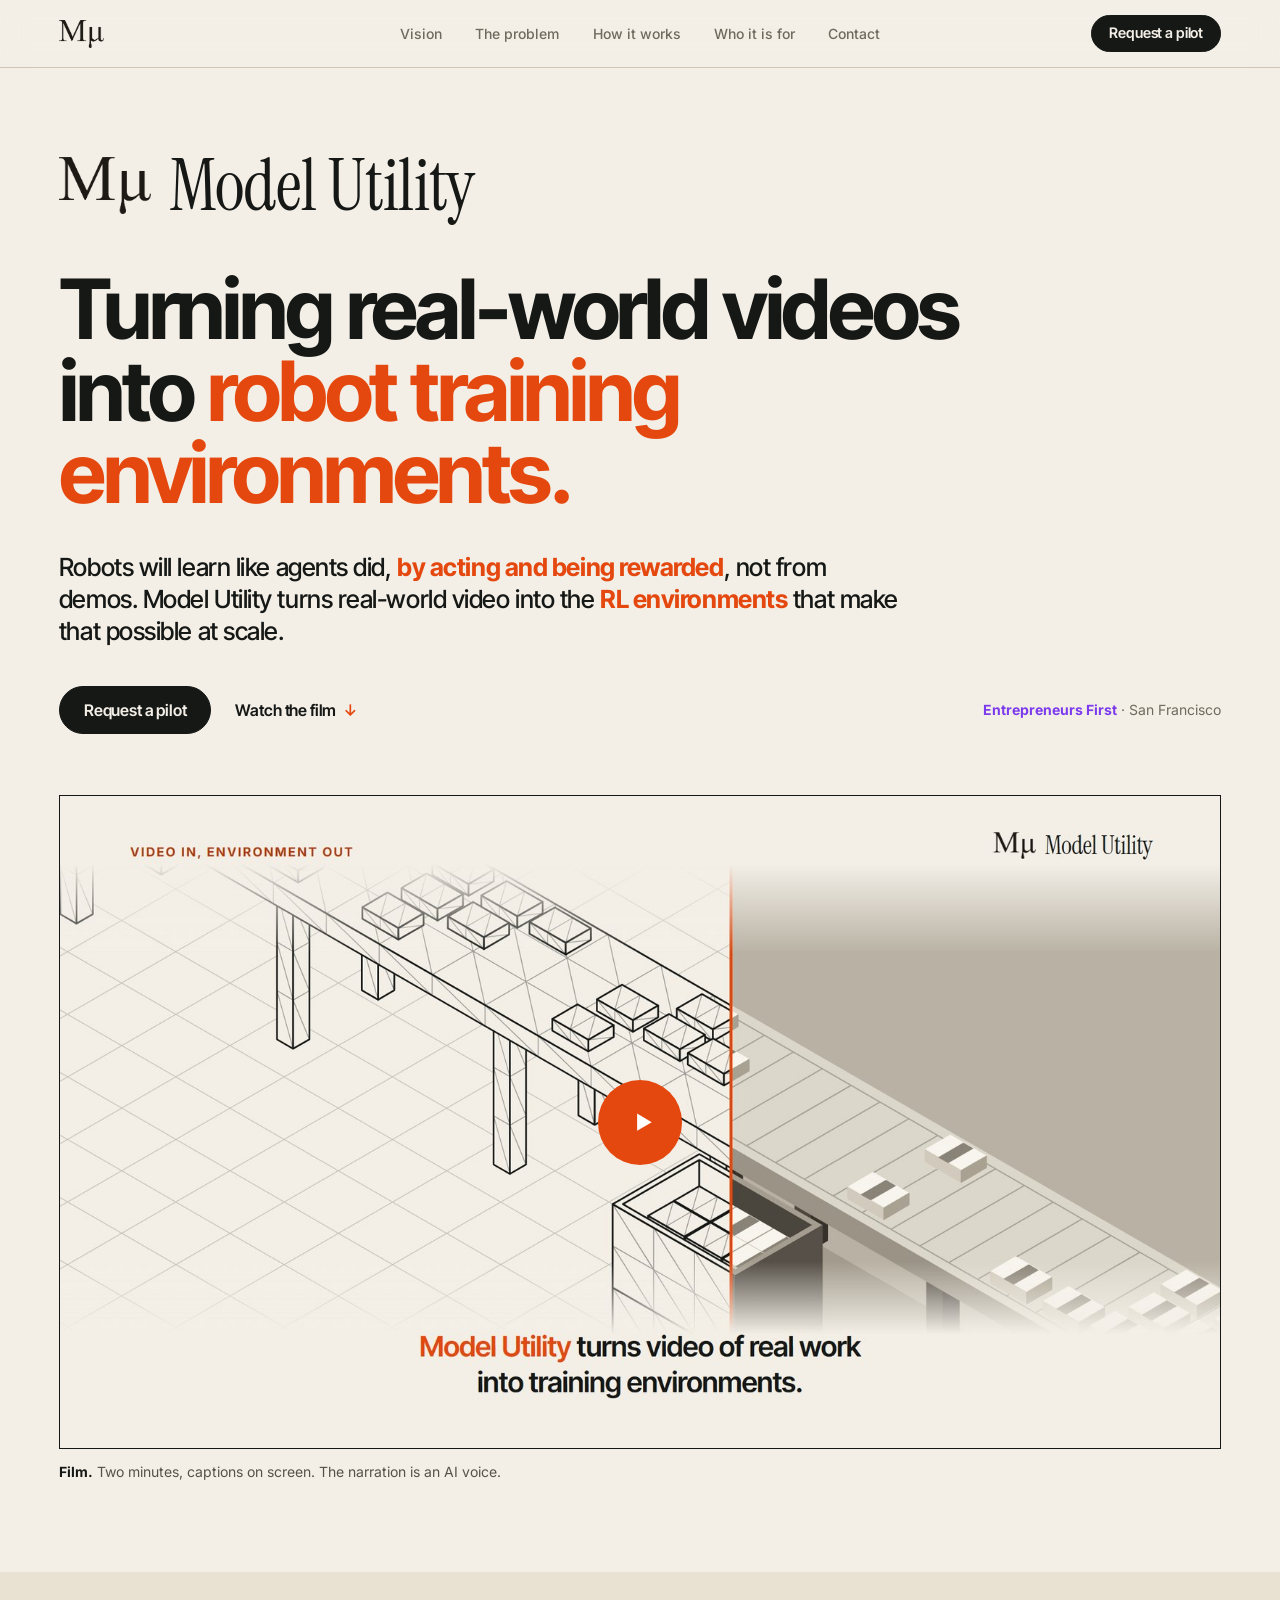
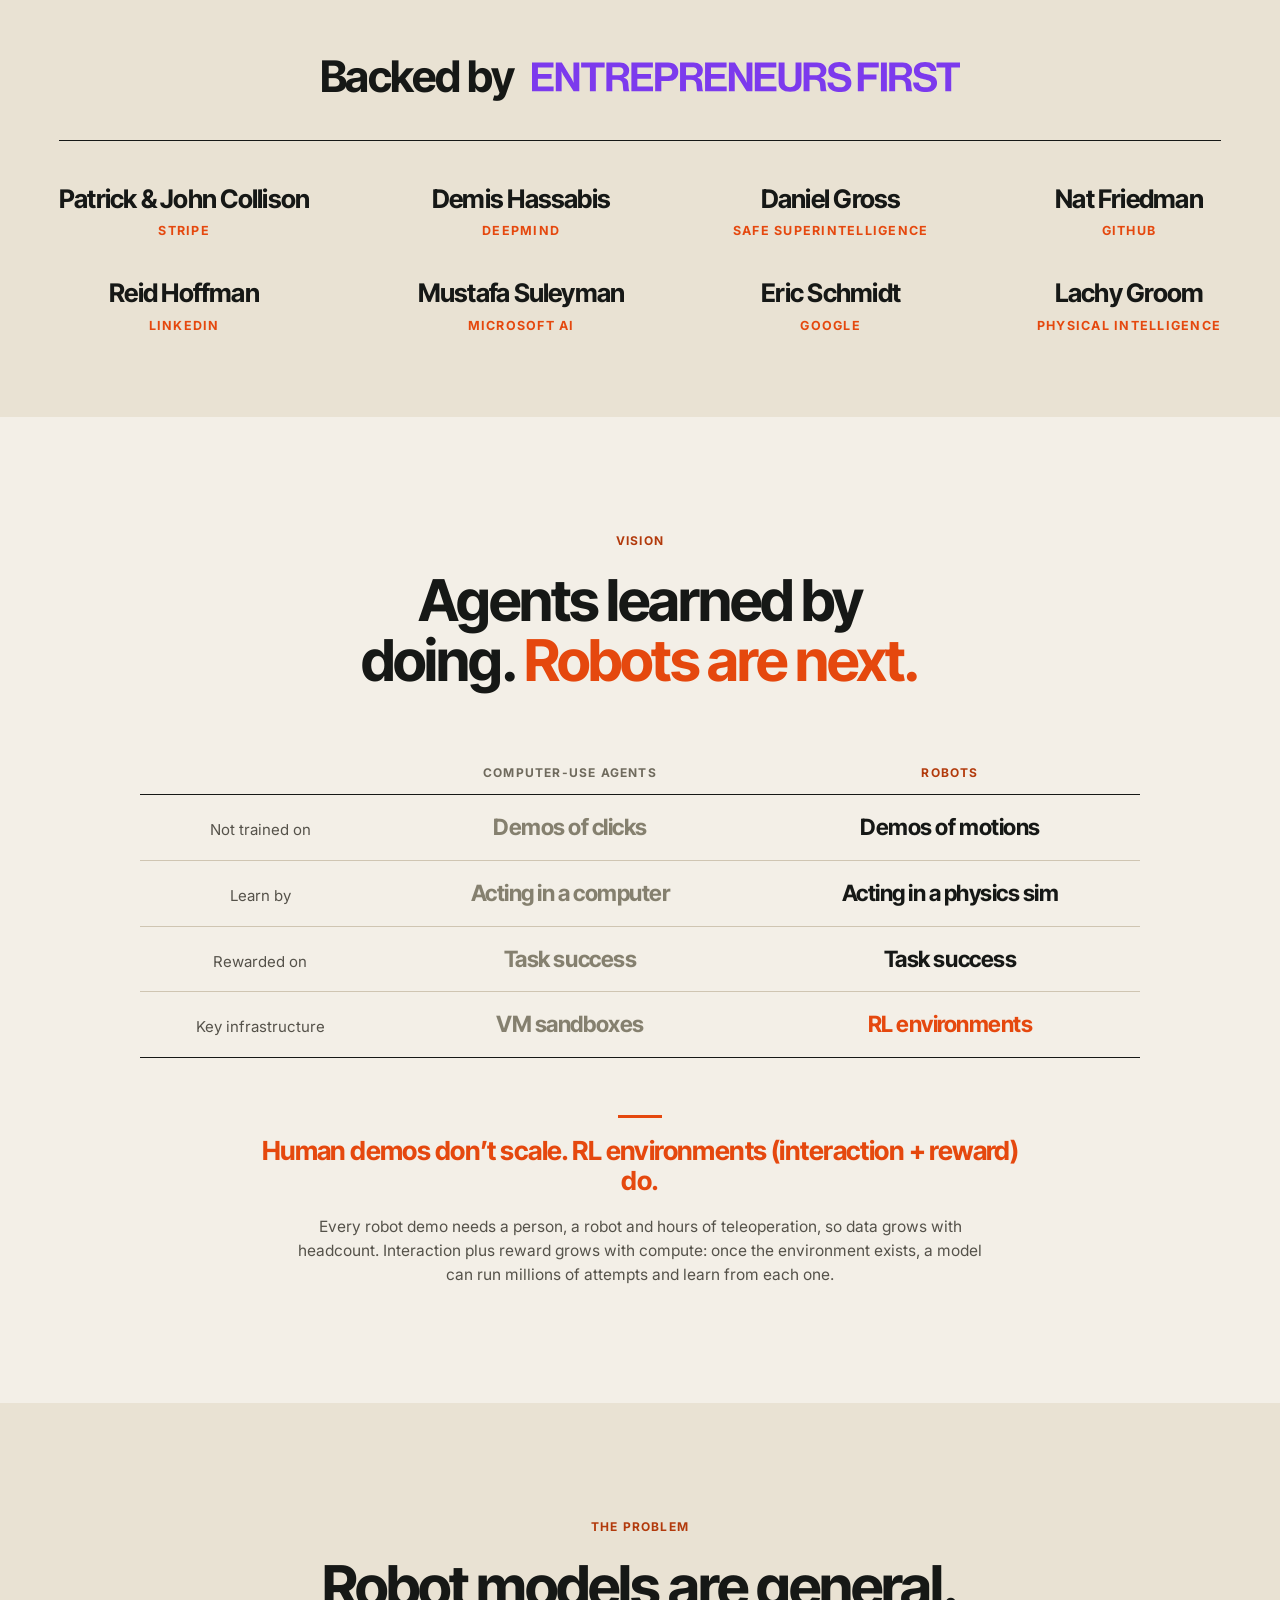
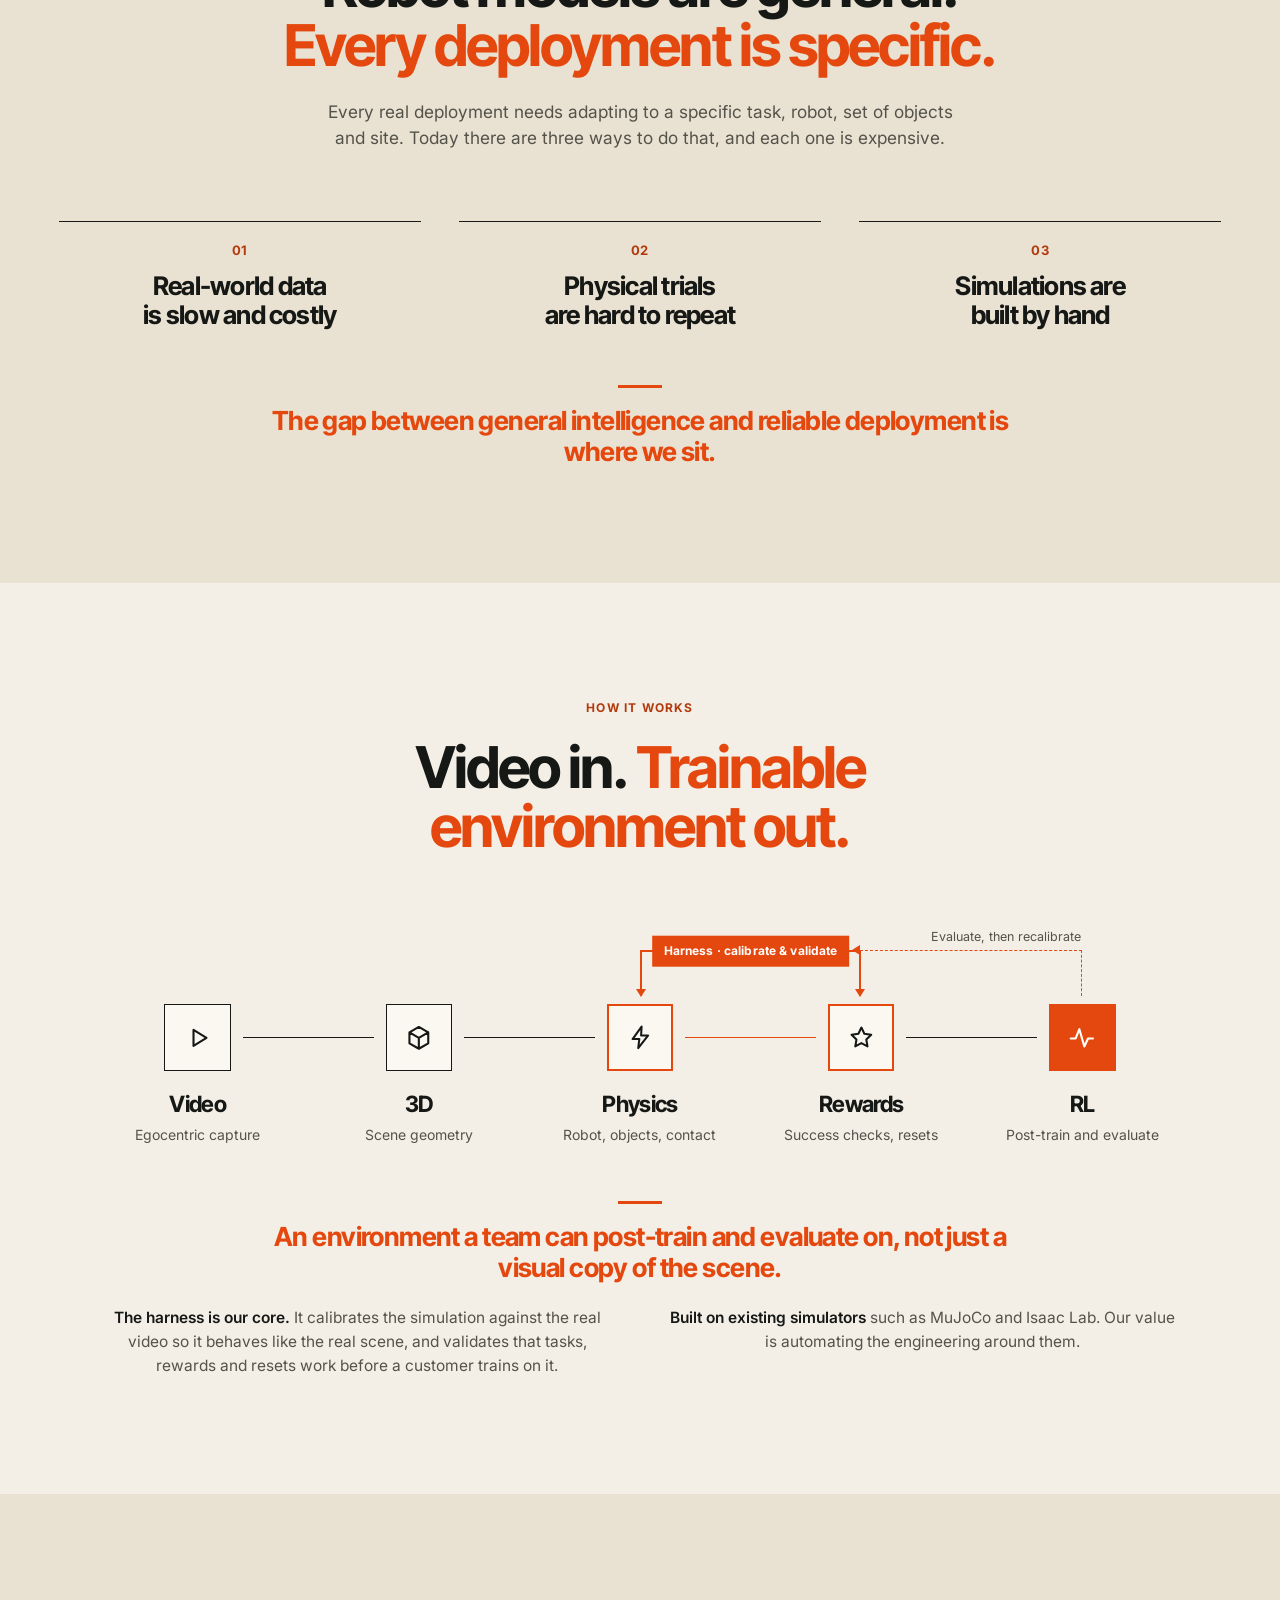
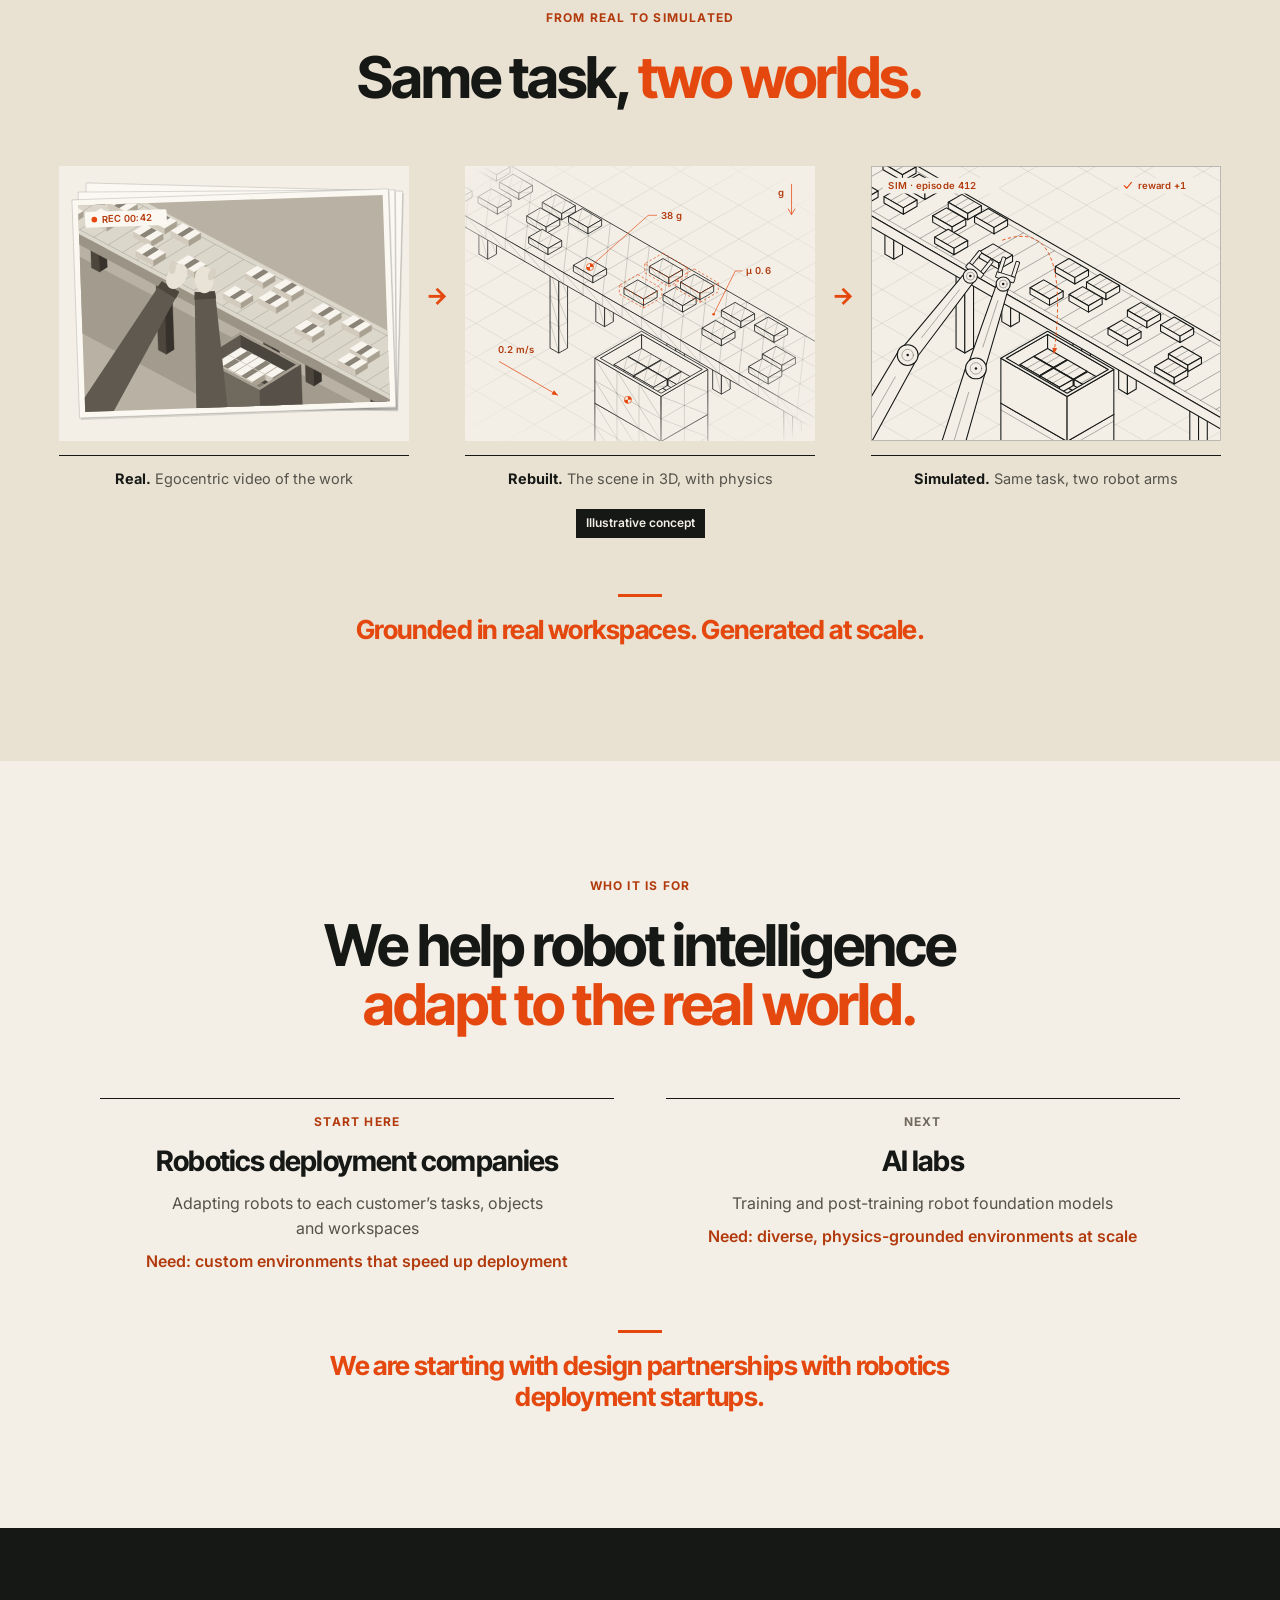
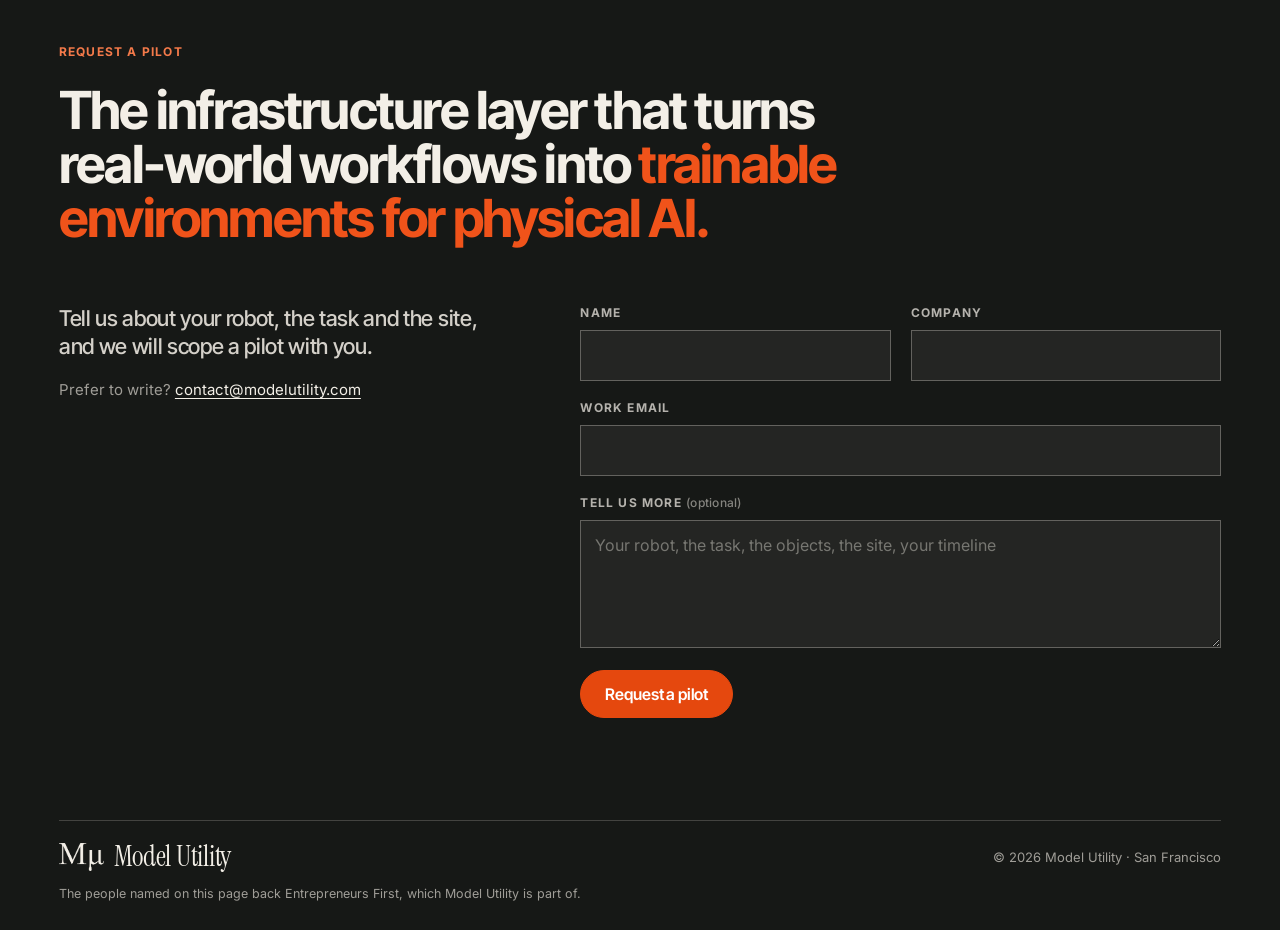
==== commit b0103893: "Request a pilot form, name at the top, centred sections - The name moves from the top bar to the sta" ====
--- a/index.html
+++ b/index.html
@@ -27,7 +27,7 @@
 
 <header class="bar">
   <a class="mark" href="#top" aria-label="Model Utility, home">
-    <img class="logo" src="media/mu-logo.png" alt="" width="45" height="28"><span>Model Utility</span>
+    <img class="logo" src="media/mu-logo.png" alt="" width="45" height="28">
   </a>
   <nav class="outline" aria-label="Sections">
     <a href="#vision">Vision</a>
@@ -36,7 +36,7 @@
     <a href="#who">Who it is for</a>
     <a href="#contact">Contact</a>
   </nav>
-  <a class="btn btn--small" href="#contact">Get in touch</a>
+  <a class="btn btn--small" href="#contact">Request a pilot</a>
 </header>
 
 <main id="main">
@@ -44,12 +44,13 @@
 <!-- ───────────────────────── hero ───────────────────────── -->
 <section class="hero" id="top">
   <div class="wrap">
+    <p class="brand"><img src="media/mu-logo.png" alt="" width="45" height="28"><span>Model Utility</span></p>
     <h1>Turning <span class="nb">real-world</span> videos into <em>robot training environments.</em></h1>
     <p class="lede">Robots will learn like agents did, <b>by acting and being rewarded</b>, not from demos. Model Utility turns real-world video into the <b>RL environments</b> that make that possible at scale.</p>
     <p class="cta">
-      <a class="btn" href="#contact">Talk to us</a>
+      <a class="btn" href="#contact">Request a pilot</a>
       <a class="link" href="#film">Watch the film <span aria-hidden="true">↓</span></a>
-      <span class="byline">Entrepreneurs First · San Francisco</span>
+      <span class="byline"><span class="ef">Entrepreneurs First</span> · San Francisco</span>
     </p>
 
     <figure class="film" id="film">
@@ -82,7 +83,7 @@
 </section>
 
 <!-- ───────────────────────── vision ───────────────────────── -->
-<section class="band" id="vision" aria-labelledby="vision-h">
+<section class="band band--c" id="vision" aria-labelledby="vision-h">
   <div class="wrap">
     <p class="kicker">Vision</p>
     <h2 id="vision-h">Agents learned by doing. <em>Robots are next.</em></h2>
@@ -98,13 +99,13 @@
         <tr><th scope="row">Key infrastructure</th><td>VM sandboxes</td><td>RL environments</td></tr>
       </tbody>
     </table>
-    <p class="take">Human demos don’t scale. RL environments (interaction + reward) do.</p>
+    <p class="take">Human demos don’t scale. RL environments <span class="nb">(interaction + reward)</span> do.</p>
     <p class="note">Every robot demo needs a person, a robot and hours of teleoperation, so data grows with headcount. Interaction plus reward grows with compute: once the environment exists, a model can run millions of attempts and learn from each one.</p>
   </div>
 </section>
 
 <!-- ───────────────────────── the problem ───────────────────────── -->
-<section class="band band--alt" id="problem" aria-labelledby="problem-h">
+<section class="band band--alt band--c" id="problem" aria-labelledby="problem-h">
   <div class="wrap">
     <p class="kicker">The problem</p>
     <h2 id="problem-h">Robot models are general. <em>Every deployment is specific.</em></h2>
@@ -119,7 +120,7 @@
 </section>
 
 <!-- ───────────────────────── how it works ───────────────────────── -->
-<section class="band" id="how" aria-labelledby="how-h">
+<section class="band band--c" id="how" aria-labelledby="how-h">
   <div class="wrap">
     <p class="kicker">How it works</p>
     <h2 id="how-h">Video in. <em>Trainable environment out.</em></h2>
@@ -163,7 +164,7 @@
 </section>
 
 <!-- ───────────────────────── same task, two worlds ───────────────────────── -->
-<section class="band band--alt" id="worlds" aria-labelledby="worlds-h">
+<section class="band band--alt band--c" id="worlds" aria-labelledby="worlds-h">
   <div class="wrap">
     <p class="kicker">From real to simulated</p>
     <h2 id="worlds-h">Same task, <em>two worlds.</em></h2>
@@ -193,7 +194,7 @@
 </section>
 
 <!-- ───────────────────────── who it is for ───────────────────────── -->
-<section class="band" id="who" aria-labelledby="who-h">
+<section class="band band--c" id="who" aria-labelledby="who-h">
   <div class="wrap">
     <p class="kicker">Who it is for</p>
     <h2 id="who-h">We help robot intelligence <em>adapt to the real world.</em></h2>
@@ -211,7 +212,7 @@
         <p class="need">Need: diverse, physics-grounded environments at scale</p>
       </div>
     </div>
-    <p class="take">Initial focus: paid design partnerships with deployment startups.</p>
+    <p class="take">We are starting with design partnerships with robotics deployment startups.</p>
   </div>
 </section>
 
@@ -220,9 +221,26 @@
 <!-- ───────────────────────── contact ───────────────────────── -->
 <section class="close" id="contact" aria-labelledby="contact-h">
   <div class="wrap">
-    <p class="kicker">Contact</p>
+    <p class="kicker">Request a pilot</p>
     <h2 id="contact-h">The infrastructure layer that turns real-world workflows into <em>trainable environments for physical AI.</em></h2>
-    <p class="cta"><a class="btn btn--light" href="mailto:contact@modelutility.com?subject=Hello%20Model%20Utility">contact@modelutility.com</a></p>
+    <div class="pilot">
+      <div class="pilot-intro">
+        <p>Tell us about your robot, the task and the site, and we will scope a pilot with you.</p>
+        <p class="pilot-alt">Prefer to write? <a href="mailto:contact@modelutility.com?subject=Hello%20Model%20Utility">contact@modelutility.com</a></p>
+      </div>
+      <!-- No form service yet: without data-endpoint, main.js opens the visitor's email app with the request written out.
+           To receive requests directly, set data-endpoint to a form service URL that accepts a POST. -->
+      <form class="pilot-form" action="mailto:contact@modelutility.com" method="post" enctype="text/plain" data-endpoint="">
+        <div class="field"><label for="f-name">Name</label><input id="f-name" name="name" type="text" autocomplete="name" required></div>
+        <div class="field"><label for="f-company">Company</label><input id="f-company" name="company" type="text" autocomplete="organization" required></div>
+        <div class="field field--wide"><label for="f-email">Work email</label><input id="f-email" name="email" type="email" autocomplete="email" required></div>
+        <div class="field field--wide"><label for="f-more">Tell us more <span>(optional)</span></label><textarea id="f-more" name="more" rows="4" placeholder="Your robot, the task, the objects, the site, your timeline"></textarea></div>
+        <div class="field--wide pilot-send">
+          <button class="btn btn--accent" type="submit">Request a pilot</button>
+          <p class="pilot-status" role="status" aria-live="polite"></p>
+        </div>
+      </form>
+    </div>
   </div>
   <div class="wrap"><footer class="foot">
     <a class="mark" href="#top" aria-label="Model Utility, back to top">
--- a/styles.css
+++ b/styles.css
@@ -12,6 +12,7 @@
   --rule: #cfc5b2;
   --accent: #e5480e;
   --accent-2: #b23a0c;          /* for small text, where the first orange is too light to read */
+  --ef: #7c3aed;                /* Entrepreneurs First, wherever it is named */
 
   --pad: clamp(20px, 4.6vw, 72px);
   --max: 1280px;
@@ -68,6 +69,8 @@
 }
 .btn:hover { background: var(--accent); border-color: var(--accent); color: #fff; }
 .btn--light { background: var(--paper); color: var(--ink); border-color: var(--paper); }
+.btn--accent { background: var(--accent); border-color: var(--accent); color: #fff; }
+.btn--accent:hover { background: var(--paper); border-color: var(--paper); color: var(--ink); }
 .btn--small { padding: 10px 17px; font-size: 14.5px; }
 .link { font-family: var(--display); font-size: 16px; font-weight: 600; letter-spacing: -.01em; text-decoration: none; display: inline-flex; gap: .45em; align-items: center; padding: 14px 4px; }
 .link span { color: var(--accent); transition: transform .25s var(--ease); }
@@ -76,6 +79,9 @@
 
 /* ─────────── hero ─────────── */
 .hero { padding: clamp(44px, 6.4vw, 100px) 0 clamp(56px, 7vw, 104px); }
+/* the name, where the page begins */
+.brand { display: flex; align-items: center; gap: .26em; margin-bottom: clamp(28px, 3.6vw, 52px); font-family: var(--serif); font-size: clamp(48px, 5.6vw, 80px); line-height: 1; letter-spacing: -.012em; }
+.brand img { height: .8em; width: auto; }
 h1 { font-size: clamp(40px, 6.5vw, 94px); line-height: .99; letter-spacing: -.038em; max-width: 11.8em; }
 .lede {
   margin-top: clamp(22px, 2.8vw, 38px); max-width: 34em;
@@ -84,6 +90,7 @@
 .lede b { font-weight: 700; color: var(--accent); }
 .hero .cta { margin-top: clamp(24px, 2.8vw, 36px); }
 .byline { margin-left: auto; font-size: 14px; color: var(--ink-3); }
+.ef { font-weight: 700; color: var(--ef); }
 
 /* the film */
 .film { margin-top: clamp(34px, 4.6vw, 64px); scroll-margin-top: 90px; }
@@ -115,6 +122,14 @@
 .notes { display: grid; grid-template-columns: repeat(2, minmax(0, 1fr)); gap: 10px clamp(24px, 4vw, 64px); margin-top: 22px; max-width: 1080px; }
 .notes .note { margin-top: 0; }
 
+/* from the vision to who it is for, everything on the centre line */
+.band--c { text-align: center; }
+.band--c h2, .band--c .sub, .band--c .take, .band--c .note, .band--c .notes, .band--c .vs, .band--c .pipe-wrap, .band--c .duo { margin-inline: auto; }
+.band--c .take { padding-left: 0; border-left: 0; }
+.band--c .take::before { content: ""; display: block; width: 44px; height: 3px; margin: 0 auto 18px; background: var(--accent); }
+.band--c .vs th, .band--c .vs td { text-align: center; padding-inline: 10px; }
+.band--c .trio h3, .band--c .who p:not(.tag) { margin-inline: auto; }
+
 /* backed by */
 .trust { padding: clamp(52px, 6.4vw, 92px) 0; text-align: center; }
 .trust h2 { display: flex; flex-wrap: wrap; align-items: baseline; justify-content: center; gap: .3em .42em; max-width: none; font-size: clamp(28px, 3.4vw, 46px); }
@@ -125,7 +140,7 @@
   margin-top: clamp(26px, 3.2vw, 42px); padding-top: clamp(28px, 3.4vw, 46px); border-top: 1.5px solid var(--ink);
 }
 .backers b { display: block; font-family: var(--display); font-weight: 700; font-size: clamp(20px, 2vw, 27px); line-height: 1.12; letter-spacing: -.03em; }
-.backers span { display: block; margin-top: 8px; font-size: 11.5px; font-weight: 700; letter-spacing: .1em; text-transform: uppercase; color: var(--ink-3); }
+.backers span { display: block; margin-top: 8px; font-size: 12.5px; font-weight: 700; letter-spacing: .1em; text-transform: uppercase; color: var(--accent); }
 
 /* agents and robots, side by side */
 .vs { width: 100%; max-width: 1000px; table-layout: fixed; border-collapse: collapse; margin-top: clamp(36px, 4.6vw, 64px); }
@@ -199,7 +214,27 @@
 .close .kicker { color: #f47a4a; }
 .close h2 { max-width: 17em; font-size: clamp(30px, 4.1vw, 56px); }
 .close h2 em { color: #f0531a; }
-.close .cta { margin-top: clamp(28px, 3.4vw, 46px); }
+/* request a pilot */
+.pilot { display: grid; grid-template-columns: minmax(0, 5fr) minmax(0, 7fr); gap: clamp(28px, 5vw, 80px); align-items: start; margin-top: clamp(36px, 4.6vw, 64px); }
+.pilot-intro p { max-width: 22em; font-family: var(--display); font-size: clamp(19px, 1.7vw, 24px); font-weight: 500; line-height: 1.3; letter-spacing: -.015em; color: rgba(243, 239, 231, .86); }
+.pilot-intro .pilot-alt { margin-top: 20px; font-family: var(--sans); font-size: 15px; font-weight: 400; letter-spacing: 0; color: rgba(243, 239, 231, .62); }
+.pilot-alt a { color: var(--paper); }
+.pilot-form { display: grid; grid-template-columns: repeat(2, minmax(0, 1fr)); gap: 18px 20px; }
+.field { display: grid; gap: 8px; align-content: start; }
+.field--wide { grid-column: 1 / -1; }
+.field label { font-size: 12px; font-weight: 700; letter-spacing: .1em; text-transform: uppercase; color: rgba(243, 239, 231, .72); }
+.field label span { font-weight: 500; letter-spacing: .02em; text-transform: none; color: rgba(243, 239, 231, .5); }
+.field input, .field textarea {
+  width: 100%; margin: 0; padding: 13px 14px; border: 1.5px solid rgba(243, 239, 231, .3); border-radius: 0;
+  background: rgba(243, 239, 231, .06); color: var(--paper); font: inherit; font-size: 16px; line-height: 1.4;
+  transition: border-color .2s, background .2s;
+}
+.field textarea { min-height: 128px; resize: vertical; }
+.field input::placeholder, .field textarea::placeholder { color: rgba(243, 239, 231, .4); }
+.field input:focus, .field textarea:focus { outline: none; border-color: var(--accent); background: rgba(243, 239, 231, .1); }
+.pilot-send { display: flex; flex-wrap: wrap; align-items: center; gap: 12px 20px; margin-top: 4px; }
+.pilot-status { max-width: 30em; font-size: 14px; line-height: 1.45; color: rgba(243, 239, 231, .78); }
+.pilot-status:empty { display: none; }
 .foot { display: grid; grid-template-columns: 1fr auto; align-items: center; gap: 14px 24px; margin-top: clamp(56px, 8vw, 112px); padding: 22px 0 26px; border-top: 1px solid rgba(243, 239, 231, .2); font-size: 13px; color: rgba(243, 239, 231, .62); }
 .foot .mark { color: var(--paper); }
 .foot-r { text-align: right; }
@@ -231,6 +266,8 @@
   .ico { grid-row: 1 / 3; margin: 0; }
   .pipe h3 { margin-top: 0; align-self: end; }
   .pipe p { margin-top: 2px; align-self: start; }
+  .band--c .pipe { max-width: 360px; margin-inline: auto; }
+  .pilot { grid-template-columns: minmax(0, 1fr); }
   .pipe li.in-loop h3::after { content: "harness"; margin-left: 10px; font-family: var(--sans); font-size: 11px; font-weight: 700; letter-spacing: .1em; text-transform: uppercase; color: var(--accent-2); }
 }
 @media (max-width: 600px) {
@@ -238,6 +275,8 @@
   .fig text { font-size: 13px; }
   .mark span { font-size: 25px; }
   .vs th, .vs td { padding: 12px 10px 12px 0; }
+  .band--c .vs th, .band--c .vs td { padding: 12px 5px; }
+  .pilot-form { grid-template-columns: minmax(0, 1fr); }
   .vs thead td { width: 27%; }
   .vs tbody th { font-size: 13.5px; }
   .vs tbody td { font-size: 16.5px; }
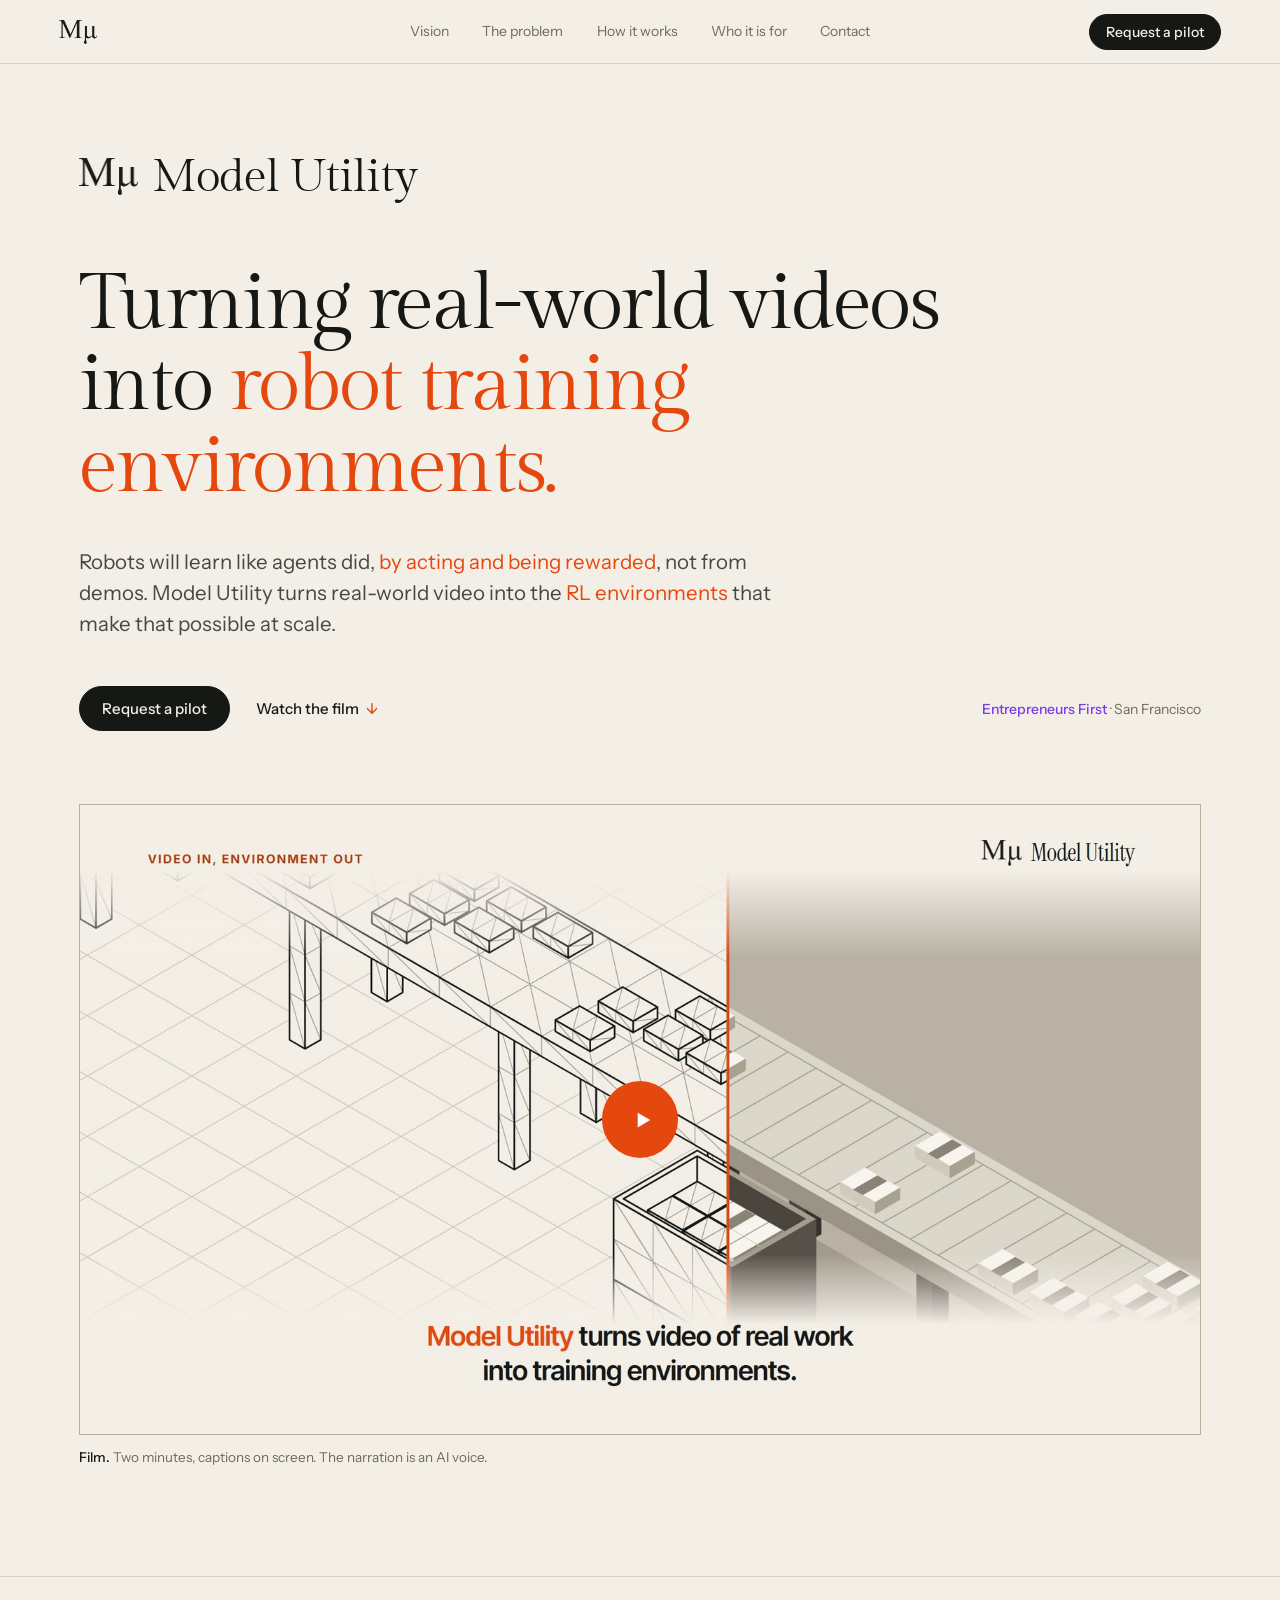
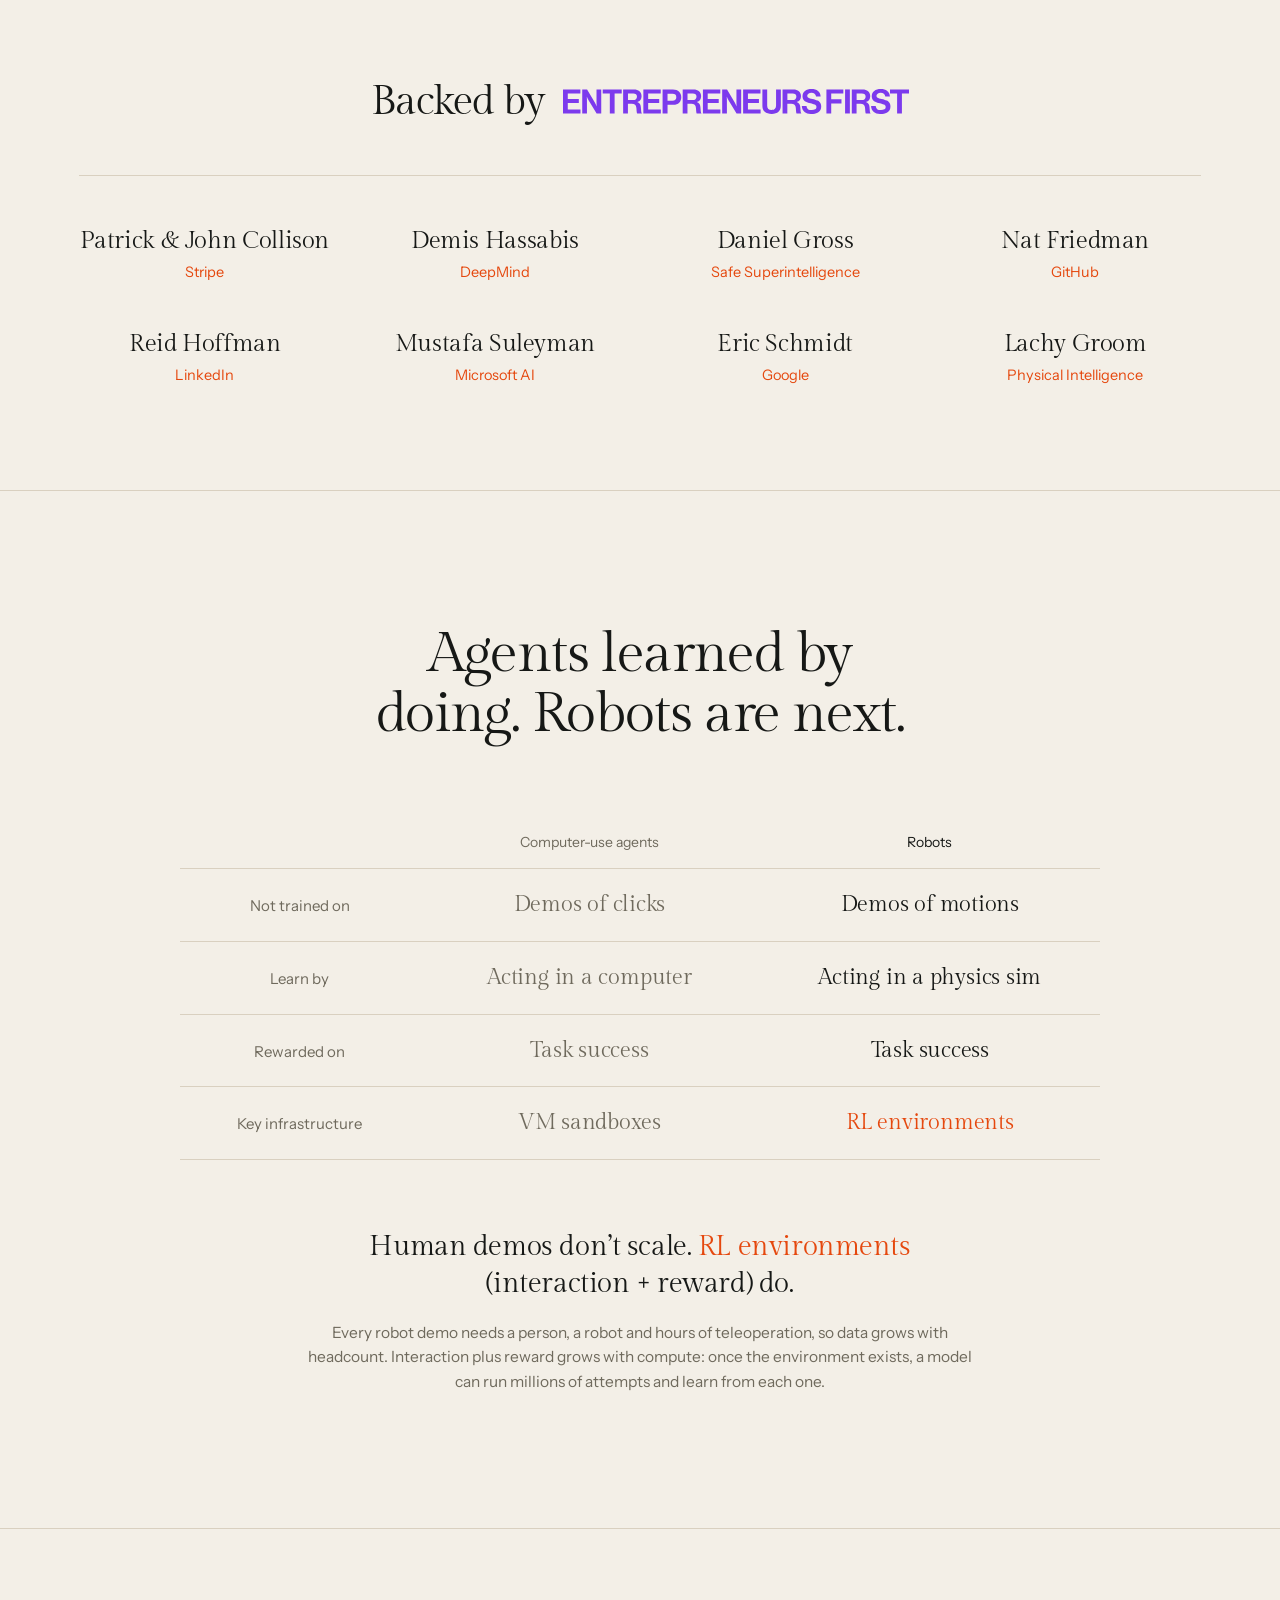
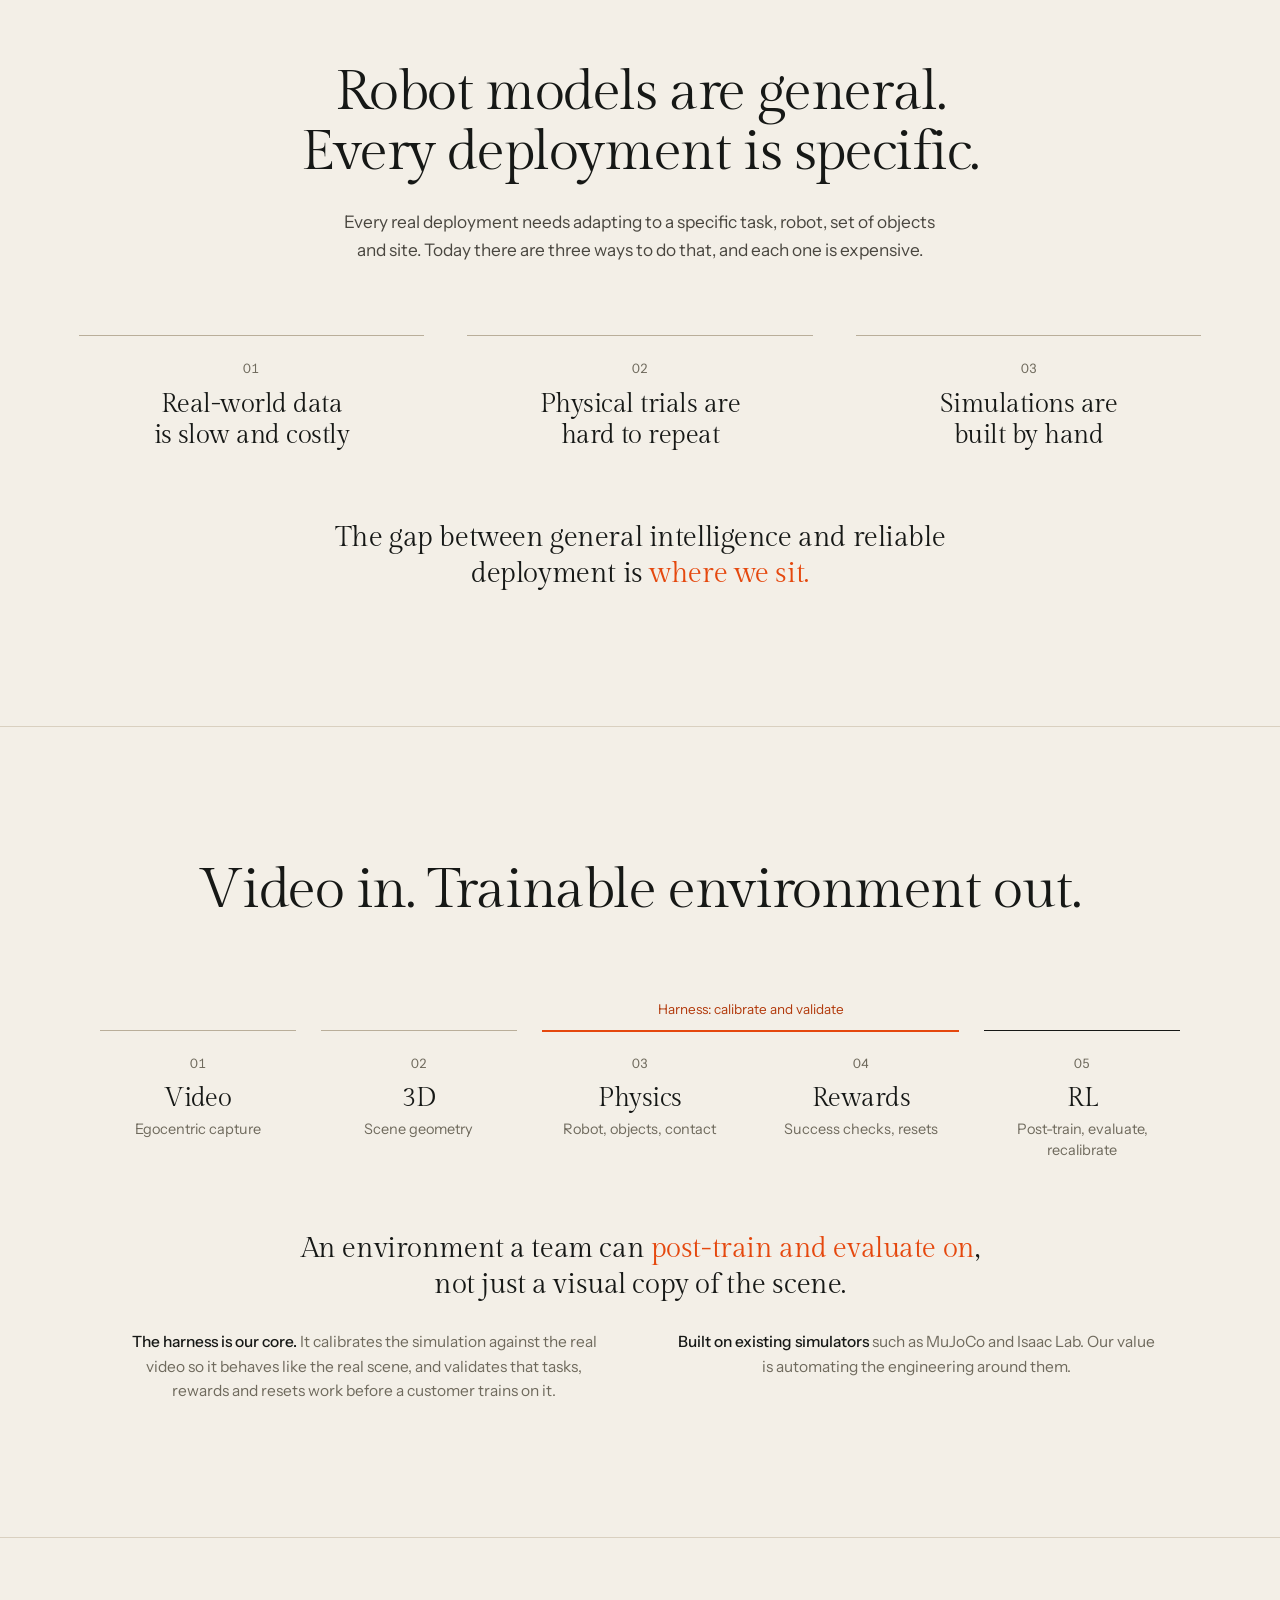
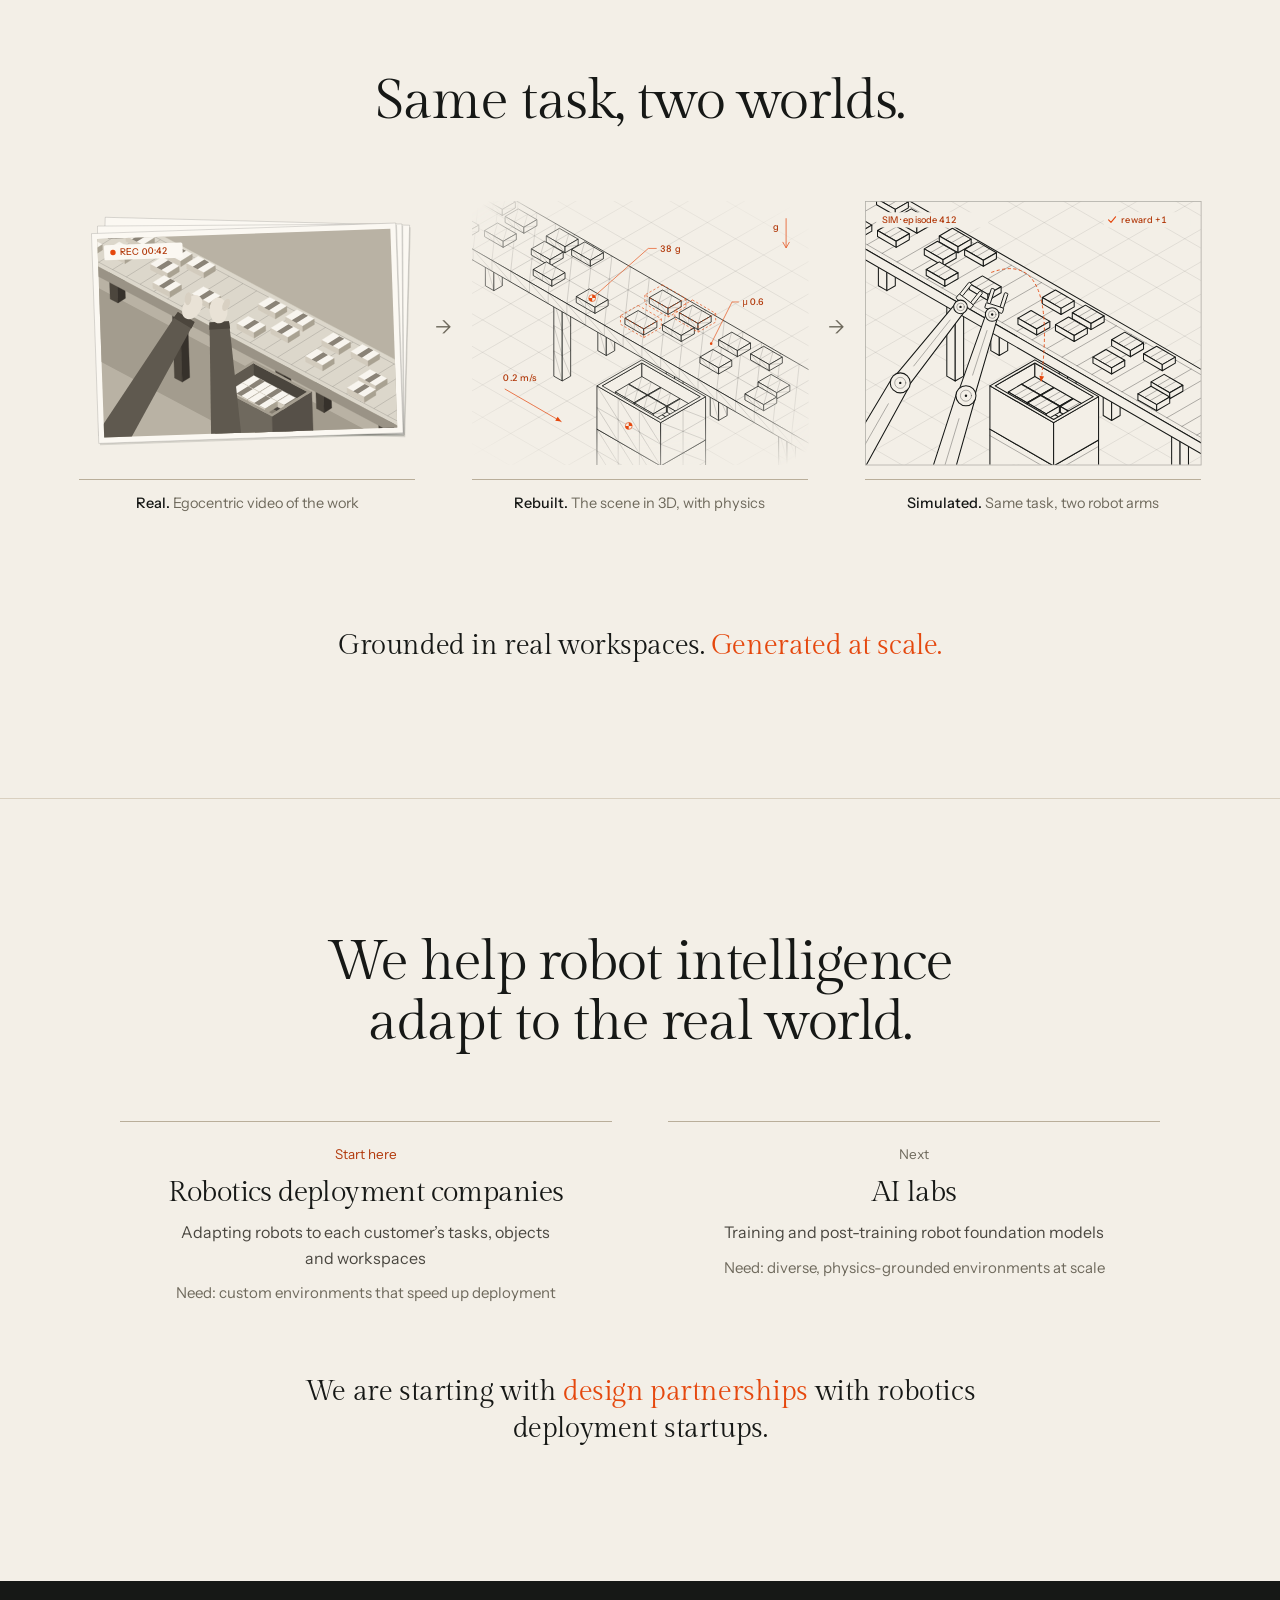
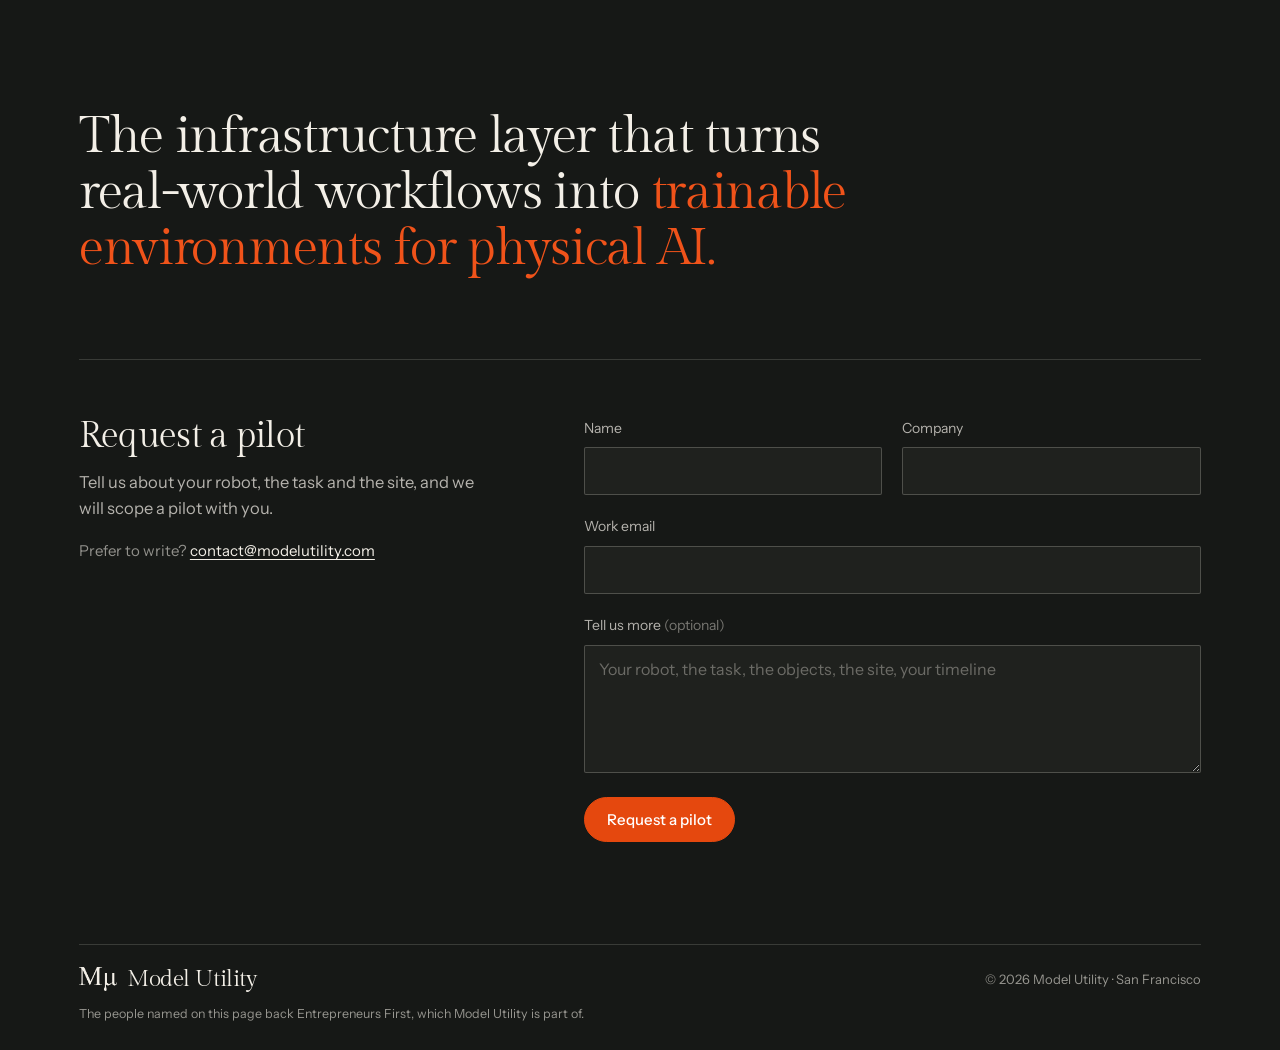
==== commit 923e7227: "Back to Gilda Display, thin text, fewer decorations - Headings in Gilda Display, text in Instrument " ====
--- a/index.html
+++ b/index.html
@@ -18,7 +18,7 @@
 <link rel="icon" href="media/mu-icon.png" type="image/png">
 <link rel="preconnect" href="https://fonts.googleapis.com">
 <link rel="preconnect" href="https://fonts.gstatic.com" crossorigin>
-<link href="https://fonts.googleapis.com/css2?family=Instrument+Serif&family=Inter:wght@400..700&family=Inter+Tight:wght@500..800&display=swap" rel="stylesheet">
+<link href="https://fonts.googleapis.com/css2?family=Gilda+Display&family=Instrument+Sans:wght@400..600&display=swap" rel="stylesheet">
 <link rel="stylesheet" href="styles.css">
 </head>
 <body>
@@ -46,7 +46,7 @@
   <div class="wrap">
     <p class="brand"><img src="media/mu-logo.png" alt="" width="45" height="28"><span>Model Utility</span></p>
     <h1>Turning <span class="nb">real-world</span> videos into <em>robot training environments.</em></h1>
-    <p class="lede">Robots will learn like agents did, <b>by acting and being rewarded</b>, not from demos. Model Utility turns real-world video into the <b>RL environments</b> that make that possible at scale.</p>
+    <p class="lede">Robots will learn like agents did, <em>by acting and being rewarded</em>, not from demos. Model Utility turns real-world video into the <em>RL environments</em> that make that possible at scale.</p>
     <p class="cta">
       <a class="btn" href="#contact">Request a pilot</a>
       <a class="link" href="#film">Watch the film <span aria-hidden="true">↓</span></a>
@@ -85,8 +85,7 @@
 <!-- ───────────────────────── vision ───────────────────────── -->
 <section class="band band--c" id="vision" aria-labelledby="vision-h">
   <div class="wrap">
-    <p class="kicker">Vision</p>
-    <h2 id="vision-h">Agents learned by doing. <em>Robots are next.</em></h2>
+    <h2 id="vision-h">Agents learned by doing. Robots are next.</h2>
     <table class="vs">
       <caption class="sr">How computer-use agents learned, and how robots will</caption>
       <thead>
@@ -99,7 +98,7 @@
         <tr><th scope="row">Key infrastructure</th><td>VM sandboxes</td><td>RL environments</td></tr>
       </tbody>
     </table>
-    <p class="take">Human demos don’t scale. RL environments <span class="nb">(interaction + reward)</span> do.</p>
+    <p class="take">Human demos don’t scale. <em>RL environments</em> <span class="nb">(interaction + reward)</span> do.</p>
     <p class="note">Every robot demo needs a person, a robot and hours of teleoperation, so data grows with headcount. Interaction plus reward grows with compute: once the environment exists, a model can run millions of attempts and learn from each one.</p>
   </div>
 </section>
@@ -107,55 +106,30 @@
 <!-- ───────────────────────── the problem ───────────────────────── -->
 <section class="band band--alt band--c" id="problem" aria-labelledby="problem-h">
   <div class="wrap">
-    <p class="kicker">The problem</p>
-    <h2 id="problem-h">Robot models are general. <em>Every deployment is specific.</em></h2>
+    <h2 id="problem-h">Robot models are general. Every deployment is specific.</h2>
     <p class="sub">Every real deployment needs adapting to a specific task, robot, set of objects and site. Today there are three ways to do that, and each one is expensive.</p>
     <ol class="trio">
       <li><span class="num">01</span><h3>Real-world data is slow and costly</h3></li>
       <li><span class="num">02</span><h3>Physical trials are hard to repeat</h3></li>
       <li><span class="num">03</span><h3>Simulations are built by hand</h3></li>
     </ol>
-    <p class="take">The gap between general intelligence and reliable deployment is where we sit.</p>
+    <p class="take">The gap between general intelligence and reliable deployment is <em>where we sit.</em></p>
   </div>
 </section>
 
 <!-- ───────────────────────── how it works ───────────────────────── -->
 <section class="band band--c" id="how" aria-labelledby="how-h">
   <div class="wrap">
-    <p class="kicker">How it works</p>
-    <h2 id="how-h">Video in. <em>Trainable environment out.</em></h2>
-    <div class="pipe-wrap">
-      <p class="pipe-loop" aria-hidden="true"><span>Harness · calibrate &amp; validate</span></p>
-      <p class="pipe-back" aria-hidden="true"><span>Evaluate, then recalibrate</span></p>
-      <ol class="pipe">
-        <li>
-          <span class="ico"><svg viewBox="0 0 24 24" aria-hidden="true"><path d="M8.5 5.5v13l10.5-6.5Z"/></svg></span>
-          <h3>Video</h3>
-          <p>Egocentric capture</p>
-        </li>
-        <li>
-          <span class="ico"><svg viewBox="0 0 24 24" aria-hidden="true"><path d="M12 3.2l7.6 4.4v8.8L12 20.8l-7.6-4.4V7.6ZM4.4 7.6L12 12l7.6-4.4M12 12v8.8"/></svg></span>
-          <h3>3D</h3>
-          <p>Scene geometry</p>
-        </li>
-        <li class="in-loop">
-          <span class="ico"><svg viewBox="0 0 24 24" aria-hidden="true"><path d="M13 3L5.5 13.4h5.6L10.2 21l8.3-10.6h-5.9Z"/></svg></span>
-          <h3>Physics</h3>
-          <p>Robot, objects, contact</p>
-        </li>
-        <li class="in-loop">
-          <span class="ico"><svg viewBox="0 0 24 24" aria-hidden="true"><path d="M12 3.8l2.5 5.2 5.7.8-4.1 4 1 5.7-5.1-2.7-5.1 2.7 1-5.7-4.1-4 5.7-.8Z"/></svg></span>
-          <h3>Rewards</h3>
-          <p>Success checks, resets</p>
-        </li>
-        <li class="is-out">
-          <span class="ico"><svg viewBox="0 0 24 24" aria-hidden="true"><path d="M3 12.5h4l3-7.5 4 14 3-6.5h4"/></svg></span>
-          <h3>RL</h3>
-          <p>Post-train and evaluate</p>
-        </li>
-      </ol>
-    </div>
-    <p class="take">An environment a team can post-train and evaluate on, not just a visual copy of the scene.</p>
+    <h2 id="how-h">Video in. Trainable environment out.</h2>
+    <ol class="pipe" aria-describedby="harness-note">
+      <li><span class="num">01</span><h3>Video</h3><p>Egocentric capture</p></li>
+      <li><span class="num">02</span><h3>3D</h3><p>Scene geometry</p></li>
+      <li class="in-loop"><span class="num">03</span><h3>Physics</h3><p>Robot, objects, contact</p></li>
+      <li class="in-loop"><span class="num">04</span><h3>Rewards</h3><p>Success checks, resets</p></li>
+      <li class="is-out"><span class="num">05</span><h3>RL</h3><p>Post-train, evaluate, recalibrate</p></li>
+    </ol>
+    <p class="sr" id="harness-note">Steps three and four run inside the harness, which calibrates and validates the environment.</p>
+    <p class="take">An environment a team can <em>post-train and evaluate on</em>, not just a visual copy of the scene.</p>
     <div class="notes">
       <p class="note"><b>The harness is our core.</b> It calibrates the simulation against the real video so it behaves like the real scene, and validates that tasks, rewards and resets work before a customer trains on it.</p>
       <p class="note"><b>Built on existing simulators</b> such as MuJoCo and Isaac Lab. Our value is automating the engineering around them.</p>
@@ -166,8 +140,7 @@
 <!-- ───────────────────────── same task, two worlds ───────────────────────── -->
 <section class="band band--alt band--c" id="worlds" aria-labelledby="worlds-h">
   <div class="wrap">
-    <p class="kicker">From real to simulated</p>
-    <h2 id="worlds-h">Same task, <em>two worlds.</em></h2>
+    <h2 id="worlds-h">Same task, two worlds.</h2>
     <div class="tri" role="group" aria-label="One packing line, three times: on video, as geometry with physics, and in simulation with two robot arms">
       <figure class="panel">
 <!-- fig-a:start -->
@@ -188,16 +161,15 @@
         <figcaption><b>Simulated.</b> Same task, two robot arms</figcaption>
       </figure>
     </div>
-    <p class="tag-note"><span>Illustrative concept</span></p>
-    <p class="take">Grounded in real workspaces. Generated at scale.</p>
+    <p class="tag-note">Illustrative concept</p>
+    <p class="take">Grounded in real workspaces. <em>Generated at scale.</em></p>
   </div>
 </section>
 
 <!-- ───────────────────────── who it is for ───────────────────────── -->
 <section class="band band--c" id="who" aria-labelledby="who-h">
   <div class="wrap">
-    <p class="kicker">Who it is for</p>
-    <h2 id="who-h">We help robot intelligence <em>adapt to the real world.</em></h2>
+    <h2 id="who-h">We help robot intelligence adapt to the real world.</h2>
     <div class="duo">
       <div class="who who--first">
         <p class="tag">Start here</p>
@@ -212,7 +184,7 @@
         <p class="need">Need: diverse, physics-grounded environments at scale</p>
       </div>
     </div>
-    <p class="take">We are starting with design partnerships with robotics deployment startups.</p>
+    <p class="take">We are starting with <em>design partnerships</em> with robotics deployment startups.</p>
   </div>
 </section>
 
@@ -221,10 +193,10 @@
 <!-- ───────────────────────── contact ───────────────────────── -->
 <section class="close" id="contact" aria-labelledby="contact-h">
   <div class="wrap">
-    <p class="kicker">Request a pilot</p>
     <h2 id="contact-h">The infrastructure layer that turns real-world workflows into <em>trainable environments for physical AI.</em></h2>
     <div class="pilot">
       <div class="pilot-intro">
+        <h3>Request a pilot</h3>
         <p>Tell us about your robot, the task and the site, and we will scope a pilot with you.</p>
         <p class="pilot-alt">Prefer to write? <a href="mailto:contact@modelutility.com?subject=Hello%20Model%20Utility">contact@modelutility.com</a></p>
       </div>
--- a/styles.css
+++ b/styles.css
@@ -1,42 +1,42 @@
 /* Model Utility
-   The look of the pitch deck: paper, ink, and one orange for what matters. */
+   Gilda Display for headings, Instrument Sans for text, paper and ink,
+   and one orange for what matters. Nothing bold. */
 
 :root {
   --paper: #f3efe7;
-  --paper-2: #e9e2d3;
-  --card: #fbf8f2;
+  --paper-2: #ebe5d8;
   --ink: #161816;
-  --ink-2: #55524a;
+  --ink-2: #4a4740;
   --ink-3: #6f6a5d;
-  --mute: #85806f;
-  --rule: #cfc5b2;
+  --rule: #d9d0c0;
+  --rule-2: #b9ae9a;
   --accent: #e5480e;
   --accent-2: #b23a0c;          /* for small text, where the first orange is too light to read */
   --ef: #7c3aed;                /* Entrepreneurs First, wherever it is named */
 
   --pad: clamp(20px, 4.6vw, 72px);
-  --max: 1280px;
-  --display: "Inter Tight", "Inter", "Helvetica Neue", Helvetica, Arial, sans-serif;
-  --sans: "Inter", "Helvetica Neue", Helvetica, Arial, sans-serif;
-  --serif: "Instrument Serif", Georgia, serif;
+  --max: 1240px;
+  --serif: "Gilda Display", Georgia, "Times New Roman", serif;   /* one weight, no italic */
+  --sans: "Instrument Sans", "Helvetica Neue", Helvetica, Arial, sans-serif;
   --ease: cubic-bezier(.2, .7, .2, 1);
 }
 
 *, *::before, *::after { box-sizing: border-box; }
-html { scroll-behavior: smooth; scroll-padding-top: 84px; -webkit-text-size-adjust: 100%; }
+html { scroll-behavior: smooth; scroll-padding-top: 76px; -webkit-text-size-adjust: 100%; }
 body {
   margin: 0; background: var(--paper); color: var(--ink);
-  font-family: var(--sans); font-size: 17px; line-height: 1.55;
+  font-family: var(--sans); font-size: 17px; font-weight: 400; line-height: 1.6;
   -webkit-font-smoothing: antialiased; text-rendering: optimizeLegibility;
 }
 ::selection { background: var(--accent); color: #fff; }
-a { color: inherit; text-underline-offset: .2em; text-decoration-thickness: 1px; }
+a { color: inherit; text-underline-offset: .22em; text-decoration-thickness: 1px; }
 p { margin: 0; text-wrap: pretty; }
-h1, h2, h3 { margin: 0; font-family: var(--display); font-weight: 700; letter-spacing: -.035em; text-wrap: balance; }
-h1 em, h2 em { font-style: normal; color: var(--accent); }      /* the half of a heading that carries the point */
+h1, h2, h3 { margin: 0; font-family: var(--serif); font-weight: 400; letter-spacing: -.02em; text-wrap: balance; }
+em { font-style: normal; color: var(--accent); }        /* the words that carry the point */
+b, strong { font-weight: 500; }
 ol, ul, figure { margin: 0; padding: 0; list-style: none; }
 svg, img, video { display: block; }
-:focus-visible { outline: 2px solid var(--accent); outline-offset: 3px; border-radius: 3px; }
+:focus-visible { outline: 2px solid var(--accent); outline-offset: 3px; border-radius: 2px; }
 .skip { position: fixed; left: var(--pad); top: -80px; z-index: 50; background: var(--ink); color: var(--paper); padding: 10px 16px; border-radius: 999px; font-size: 14px; }
 .skip:focus { top: 12px; }
 .sr { position: absolute; width: 1px; height: 1px; overflow: hidden; clip-path: inset(50%); white-space: nowrap; }
@@ -47,201 +47,179 @@
 .bar {
   position: sticky; top: 0; z-index: 20;
   display: grid; grid-template-columns: 1fr auto 1fr; align-items: center; gap: 24px;
-  height: 68px; padding: 0 var(--pad);
-  background: color-mix(in srgb, var(--paper) 88%, transparent);
-  backdrop-filter: blur(14px); -webkit-backdrop-filter: blur(14px);
+  height: 64px; padding: 0 var(--pad);
+  background: color-mix(in srgb, var(--paper) 90%, transparent);
+  backdrop-filter: blur(12px); -webkit-backdrop-filter: blur(12px);
   border-bottom: 1px solid var(--rule);
 }
 .mark { display: inline-flex; align-items: center; gap: 10px; text-decoration: none; justify-self: start; }
-.logo { height: 28px; width: auto; max-width: none; }
-.mark span { font-family: var(--serif); font-size: 28px; line-height: 1; letter-spacing: -.01em; white-space: nowrap; }
-.outline { display: flex; gap: clamp(18px, 2.6vw, 38px); }
-.outline a { font-size: 14px; font-weight: 500; color: var(--ink-3); text-decoration: none; white-space: nowrap; transition: color .2s; }
+.logo { height: 24px; width: auto; max-width: none; }
+.mark span { font-family: var(--serif); font-size: 23px; line-height: 1; letter-spacing: -.02em; white-space: nowrap; }
+.outline { display: flex; gap: clamp(18px, 2.6vw, 36px); }
+.outline a { font-size: 14px; color: var(--ink-3); text-decoration: none; white-space: nowrap; transition: color .2s; }
 .outline a:hover, .outline a.on { color: var(--ink); }
 .bar .btn { justify-self: end; }
 
 /* ─────────── buttons ─────────── */
 .btn {
-  display: inline-flex; align-items: center; justify-content: center;
-  font-family: var(--display); font-size: 16px; font-weight: 600; letter-spacing: -.01em; line-height: 1; text-decoration: none; white-space: nowrap;
-  padding: 15px 24px; border-radius: 999px; border: 1.5px solid var(--ink); background: var(--ink); color: var(--paper);
+  display: inline-flex; align-items: center; justify-content: center; cursor: pointer;
+  font-family: var(--sans); font-size: 15px; font-weight: 500; line-height: 1; text-decoration: none; white-space: nowrap;
+  padding: 14px 22px; border-radius: 999px; border: 1px solid var(--ink); background: var(--ink); color: var(--paper);
   transition: background .2s, border-color .2s, color .2s;
 }
 .btn:hover { background: var(--accent); border-color: var(--accent); color: #fff; }
-.btn--light { background: var(--paper); color: var(--ink); border-color: var(--paper); }
+.btn--small { padding: 10px 16px; font-size: 14px; }
 .btn--accent { background: var(--accent); border-color: var(--accent); color: #fff; }
 .btn--accent:hover { background: var(--paper); border-color: var(--paper); color: var(--ink); }
-.btn--small { padding: 10px 17px; font-size: 14.5px; }
-.link { font-family: var(--display); font-size: 16px; font-weight: 600; letter-spacing: -.01em; text-decoration: none; display: inline-flex; gap: .45em; align-items: center; padding: 14px 4px; }
+.link { font-size: 15px; font-weight: 500; text-decoration: none; display: inline-flex; gap: .45em; align-items: center; padding: 14px 4px; }
 .link span { color: var(--accent); transition: transform .25s var(--ease); }
 .link:hover span { transform: translateY(3px); }
-.cta { display: flex; flex-wrap: wrap; align-items: center; gap: 8px 20px; }
+.cta { display: flex; flex-wrap: wrap; align-items: center; gap: 8px 22px; }
 
 /* ─────────── hero ─────────── */
-.hero { padding: clamp(44px, 6.4vw, 100px) 0 clamp(56px, 7vw, 104px); }
+.hero { padding: clamp(48px, 7vw, 108px) 0 clamp(72px, 8.4vw, 124px); }
 /* the name, where the page begins */
-.brand { display: flex; align-items: center; gap: .26em; margin-bottom: clamp(28px, 3.6vw, 52px); font-family: var(--serif); font-size: clamp(48px, 5.6vw, 80px); line-height: 1; letter-spacing: -.012em; }
+.brand { display: flex; align-items: center; gap: .3em; margin-bottom: clamp(40px, 5vw, 76px); font-family: var(--serif); font-size: clamp(34px, 3.6vw, 52px); line-height: 1; letter-spacing: -.02em; }
 .brand img { height: .8em; width: auto; }
-h1 { font-size: clamp(40px, 6.5vw, 94px); line-height: .99; letter-spacing: -.038em; max-width: 11.8em; }
-.lede {
-  margin-top: clamp(22px, 2.8vw, 38px); max-width: 34em;
-  font-family: var(--display); font-size: clamp(19px, 1.95vw, 27px); line-height: 1.3; font-weight: 500; letter-spacing: -.018em;
-}
-.lede b { font-weight: 700; color: var(--accent); }
-.hero .cta { margin-top: clamp(24px, 2.8vw, 36px); }
+h1 { font-size: clamp(42px, 6.2vw, 90px); line-height: 1.03; letter-spacing: -.03em; max-width: 12.5em; }
+.lede { margin-top: clamp(26px, 3vw, 42px); max-width: 36em; font-size: clamp(18px, 1.6vw, 22px); line-height: 1.5; color: var(--ink-2); }
+.hero .cta { margin-top: clamp(30px, 3.4vw, 46px); }
 .byline { margin-left: auto; font-size: 14px; color: var(--ink-3); }
-.ef { font-weight: 700; color: var(--ef); }
+.ef { font-weight: 500; color: var(--ef); }
 
 /* the film */
-.film { margin-top: clamp(34px, 4.6vw, 64px); scroll-margin-top: 90px; }
-.film-frame { position: relative; aspect-ratio: 16 / 9; background: var(--paper-2); border: 1.5px solid var(--ink); overflow: hidden; }
+.film { margin-top: clamp(44px, 5.4vw, 80px); scroll-margin-top: 84px; }
+.film-frame { position: relative; aspect-ratio: 16 / 9; background: var(--paper-2); border: 1px solid var(--rule-2); overflow: hidden; }
 .film video { width: 100%; height: 100%; object-fit: cover; background: var(--paper); }
 .film-play {
-  position: absolute; inset: 0; margin: auto; width: clamp(60px, 6.6vw, 96px); aspect-ratio: 1; padding: 0; border: 0; border-radius: 50%;
+  position: absolute; inset: 0; margin: auto; width: clamp(56px, 6vw, 84px); aspect-ratio: 1; padding: 0; border: 0; border-radius: 50%;
   background: var(--accent); color: #fff; cursor: pointer; display: grid; place-items: center; transition: transform .25s var(--ease), background .2s;
 }
 .film-play[hidden] { display: none; }
 .film-play:hover { transform: scale(1.05); background: var(--ink); }
-.film-play svg { width: 36%; height: 36%; margin-left: 5%; fill: currentColor; }
-.film figcaption { margin-top: 12px; font-size: 14px; color: var(--ink-2); }
-figcaption b { font-weight: 700; color: var(--ink); }
-
-/* ─────────── bands: one idea each, like a slide ─────────── */
-.band { padding: clamp(64px, 9vw, 136px) 0; }
-.band--alt { background: var(--paper-2); }
-.kicker { margin-bottom: clamp(14px, 1.6vw, 22px); font-size: 12px; font-weight: 700; letter-spacing: .1em; text-transform: uppercase; color: var(--accent-2); }
-h2 { font-size: clamp(32px, 4.5vw, 62px); line-height: 1.03; letter-spacing: -.034em; max-width: 15em; }
-.sub { margin-top: clamp(16px, 1.8vw, 24px); max-width: 38em; font-size: clamp(17px, 1.35vw, 19px); color: var(--ink-2); }
+.film-play svg { width: 34%; height: 34%; margin-left: 5%; fill: currentColor; }
+.film figcaption { margin-top: 12px; font-size: 13.5px; color: var(--ink-3); }
+figcaption b { font-weight: 500; color: var(--ink); }
+
+/* ─────────── sections ─────────── */
+.band { padding: clamp(84px, 10.4vw, 156px) 0; border-top: 1px solid var(--rule); }
+h2 { font-size: clamp(34px, 4.4vw, 60px); line-height: 1.07; letter-spacing: -.025em; max-width: 16em; }
+.sub { margin-top: clamp(18px, 2vw, 26px); max-width: 36em; font-size: clamp(17px, 1.35vw, 19px); color: var(--ink-2); }
 /* the line to remember */
-.take {
-  margin-top: clamp(34px, 4.4vw, 60px); padding-left: 16px; border-left: 3px solid var(--accent); max-width: 30em;
-  font-family: var(--display); font-size: clamp(20px, 2.05vw, 28px); font-weight: 700; letter-spacing: -.022em; line-height: 1.18; color: var(--accent);
-}
-.note { margin-top: 18px; max-width: 46em; font-size: 15.5px; line-height: 1.55; color: var(--ink-2); }
-.note b { font-weight: 600; color: var(--ink); }
-.notes { display: grid; grid-template-columns: repeat(2, minmax(0, 1fr)); gap: 10px clamp(24px, 4vw, 64px); margin-top: 22px; max-width: 1080px; }
+.take { margin-top: clamp(48px, 5.4vw, 80px); max-width: 25em; font-family: var(--serif); font-size: clamp(22px, 2.2vw, 30px); line-height: 1.3; letter-spacing: -.015em; }
+.note { margin-top: 18px; max-width: 44em; font-size: 15.5px; line-height: 1.6; color: var(--ink-3); }
+.note b { color: var(--ink); }
+.notes { display: grid; grid-template-columns: repeat(2, minmax(0, 1fr)); gap: 12px clamp(28px, 5vw, 72px); margin-top: 26px; max-width: 1040px; }
 .notes .note { margin-top: 0; }
 
 /* from the vision to who it is for, everything on the centre line */
 .band--c { text-align: center; }
-.band--c h2, .band--c .sub, .band--c .take, .band--c .note, .band--c .notes, .band--c .vs, .band--c .pipe-wrap, .band--c .duo { margin-inline: auto; }
-.band--c .take { padding-left: 0; border-left: 0; }
-.band--c .take::before { content: ""; display: block; width: 44px; height: 3px; margin: 0 auto 18px; background: var(--accent); }
-.band--c .vs th, .band--c .vs td { text-align: center; padding-inline: 10px; }
-.band--c .trio h3, .band--c .who p:not(.tag) { margin-inline: auto; }
+.band--c h2, .band--c .sub, .band--c .take, .band--c .note, .band--c .notes, .band--c .vs, .band--c .pipe, .band--c .duo { margin-inline: auto; }
+.band--c .trio h3, .band--c .who p { margin-inline: auto; }
 
 /* backed by */
-.trust { padding: clamp(52px, 6.4vw, 92px) 0; text-align: center; }
-.trust h2 { display: flex; flex-wrap: wrap; align-items: baseline; justify-content: center; gap: .3em .42em; max-width: none; font-size: clamp(28px, 3.4vw, 46px); }
+.trust { padding: clamp(68px, 8vw, 112px) 0; border-top: 1px solid var(--rule); text-align: center; }
+.trust h2 { display: flex; flex-wrap: wrap; align-items: baseline; justify-content: center; gap: .3em .45em; max-width: none; font-size: clamp(28px, 3.2vw, 44px); }
 .trust h2 a { display: block; max-width: 100%; }
-.ef-logo { height: .7em; width: auto; max-width: 100%; }
+.ef-logo { height: .6em; width: auto; max-width: 100%; }
 .backers {
-  display: grid; grid-template-columns: repeat(4, auto); justify-content: space-between; gap: clamp(26px, 3vw, 40px) clamp(20px, 3vw, 48px);
-  margin-top: clamp(26px, 3.2vw, 42px); padding-top: clamp(28px, 3.4vw, 46px); border-top: 1.5px solid var(--ink);
-}
-.backers b { display: block; font-family: var(--display); font-weight: 700; font-size: clamp(20px, 2vw, 27px); line-height: 1.12; letter-spacing: -.03em; }
-.backers span { display: block; margin-top: 8px; font-size: 12.5px; font-weight: 700; letter-spacing: .1em; text-transform: uppercase; color: var(--accent); }
+  display: grid; grid-template-columns: repeat(4, minmax(0, 1fr)); gap: clamp(32px, 3.6vw, 48px) clamp(20px, 3vw, 44px);
+  margin-top: clamp(36px, 4vw, 56px); padding-top: clamp(36px, 4vw, 56px); border-top: 1px solid var(--rule);
+}
+.backers b { display: block; font-family: var(--serif); font-weight: 400; font-size: clamp(21px, 1.9vw, 27px); line-height: 1.15; letter-spacing: -.015em; }
+.backers span { display: block; margin-top: 6px; font-size: 14.5px; color: var(--accent); }
 
 /* agents and robots, side by side */
-.vs { width: 100%; max-width: 1000px; table-layout: fixed; border-collapse: collapse; margin-top: clamp(36px, 4.6vw, 64px); }
-.vs th, .vs td { text-align: left; padding: 15px 20px 15px 0; border-top: 1px solid var(--rule); vertical-align: baseline; }
-.vs thead th, .vs thead td { border-top: 0; padding-bottom: 12px; font-size: 12px; font-weight: 700; letter-spacing: .1em; text-transform: uppercase; color: var(--ink-3); }
-.vs thead th:last-child { color: var(--accent-2); }
-.vs tbody tr:first-child > * { border-top: 1.5px solid var(--ink); }
-.vs tbody tr:last-child > * { border-bottom: 1.5px solid var(--ink); }
-.vs thead td { width: 24%; }
-.vs tbody th { font-size: 15px; font-weight: 400; color: var(--ink-2); }
-.vs tbody td { font-family: var(--display); font-size: clamp(18px, 1.75vw, 24px); font-weight: 700; letter-spacing: -.022em; color: var(--mute); }
+.vs { width: 100%; max-width: 920px; table-layout: fixed; border-collapse: collapse; margin-top: clamp(48px, 5.4vw, 76px); }
+.vs th, .vs td { padding: 18px 12px; border-top: 1px solid var(--rule); font-weight: 400; vertical-align: baseline; }
+.vs thead th, .vs thead td { border-top: 0; padding-bottom: 14px; font-size: 14px; color: var(--ink-3); }
+.vs thead th:last-child { color: var(--ink); }
+.vs tbody tr:last-child > * { border-bottom: 1px solid var(--rule); }
+.vs thead td { width: 26%; }
+.vs tbody th { font-size: 15px; color: var(--ink-3); }
+.vs tbody td { font-family: var(--serif); font-size: clamp(19px, 1.75vw, 24px); letter-spacing: -.01em; color: var(--ink-3); }
 .vs tbody td:last-child { color: var(--ink); }
 .vs tbody tr:last-child td:last-child { color: var(--accent); }
+.band--c .vs th, .band--c .vs td { text-align: center; }
 
 /* three costly ways */
-.trio { display: grid; grid-template-columns: repeat(3, minmax(0, 1fr)); gap: clamp(20px, 3vw, 44px); margin-top: clamp(40px, 5.4vw, 80px); }
-.trio li { border-top: 1.5px solid var(--ink); padding-top: 14px; }
-.num { font-size: 13px; font-weight: 700; letter-spacing: .06em; color: var(--accent-2); }
-.trio h3 { margin-top: 8px; max-width: 11em; font-size: clamp(20px, 2vw, 27px); line-height: 1.14; letter-spacing: -.03em; }
+.trio { display: grid; grid-template-columns: repeat(3, minmax(0, 1fr)); gap: clamp(24px, 3.4vw, 52px); margin-top: clamp(52px, 5.6vw, 84px); }
+.trio li { border-top: 1px solid var(--rule-2); padding-top: 22px; }
+.num { display: block; font-size: 13px; color: var(--ink-3); font-variant-numeric: tabular-nums; }
+.trio h3 { margin-top: 10px; max-width: 12em; font-size: clamp(22px, 2vw, 28px); line-height: 1.2; }
 
 /* from video to environment: five steps, two of them inside the harness */
-.pipe-wrap { --pg: clamp(12px, 2vw, 28px); --box: clamp(54px, 5.2vw, 70px); position: relative; max-width: 1080px; margin-top: clamp(40px, 5vw, 72px); padding-top: 84px; }
-.pipe { display: grid; grid-template-columns: repeat(5, minmax(0, 1fr)); gap: var(--pg); text-align: center; }
-.pipe li { position: relative; }
-.ico { display: grid; place-items: center; width: var(--box); height: var(--box); margin: 0 auto; border: 1.5px solid var(--ink); background: var(--card); }
-.ico svg { width: 46%; height: 46%; fill: none; stroke: var(--ink); stroke-width: 1.7; stroke-linecap: round; stroke-linejoin: round; }
-.pipe li.in-loop .ico { border: 2px solid var(--accent); }
-.pipe li.is-out .ico { border-color: var(--accent); background: var(--accent); }
-.pipe li.is-out .ico svg { stroke: #fff; }
-.pipe li:not(:last-child)::after {
-  content: ""; position: absolute; top: calc(var(--box) / 2); left: calc(50% + var(--box) / 2 + 12px);
-  width: calc(100% + var(--pg) - var(--box) - 24px); border-top: 1.5px solid var(--ink);
-}
-.pipe li.in-loop:has(+ .in-loop)::after { border-top-color: var(--accent); }
-.pipe h3 { margin-top: 16px; font-size: clamp(18px, 1.75vw, 24px); letter-spacing: -.03em; }
-.pipe p { margin-top: 4px; font-size: 14px; line-height: 1.4; color: var(--ink-2); }
-.pipe-loop, .pipe-back { position: absolute; margin: 0; top: 30px; height: 46px; }
-.pipe-loop { left: 50%; width: calc((100% + var(--pg)) / 5); border: 2px solid var(--accent); border-bottom: 0; }   /* from the third step to the fourth */
-.pipe-loop::before, .pipe-loop::after { content: ""; position: absolute; bottom: -1px; border-left: 5px solid transparent; border-right: 5px solid transparent; border-top: 8px solid var(--accent); }
-.pipe-loop::before { left: -6px; }
-.pipe-loop::after { right: -6px; }
-.pipe-loop span { position: absolute; left: 50%; top: -1px; transform: translate(-50%, -50%); padding: 6px 12px; background: var(--accent); color: #fff; font-size: 12px; font-weight: 700; letter-spacing: .01em; white-space: nowrap; }
-.pipe-back { left: calc(60% + var(--pg) / 10 + 104px); right: calc(10% - var(--pg) * .4); border-top: 1.5px dashed var(--accent); border-right: 1.5px dashed var(--accent); }
-.pipe-back::before { content: ""; position: absolute; left: -3px; top: -6px; border-top: 5px solid transparent; border-bottom: 5px solid transparent; border-right: 8px solid var(--accent); }
-.pipe-back span { position: absolute; right: 0; top: -24px; font-size: 12.5px; color: var(--ink-2); white-space: nowrap; }
+.pipe { --pg: clamp(14px, 2vw, 28px); display: grid; grid-template-columns: repeat(5, minmax(0, 1fr)); gap: var(--pg); max-width: 1080px; margin-top: clamp(88px, 8.6vw, 124px); }
+.pipe li { position: relative; padding-top: 22px; border-top: 1px solid var(--rule-2); }
+.pipe li.in-loop { border-top: 2px solid var(--accent); padding-top: 21px; }
+.pipe li.in-loop + li.in-loop::after { content: ""; position: absolute; top: -2px; left: calc(-1 * var(--pg)); width: var(--pg); border-top: 2px solid var(--accent); }
+.pipe li.in-loop:not(.in-loop + .in-loop)::before {
+  content: "Harness: calibrate and validate"; position: absolute; left: 0; bottom: calc(100% + 12px); width: calc(200% + var(--pg));
+  font-size: 13.5px; color: var(--accent-2); text-align: center; white-space: nowrap;
+}
+.pipe li.is-out { border-top-color: var(--ink); }
+.pipe h3 { margin-top: 10px; font-size: clamp(22px, 2vw, 28px); line-height: 1.15; }
+.pipe p { margin-top: 6px; font-size: 14.5px; line-height: 1.45; color: var(--ink-3); }
 
 /* the figures: one packing line, three times */
-.tri { --tri-gap: clamp(28px, 4.4vw, 68px); display: grid; grid-template-columns: repeat(3, minmax(0, 1fr)); gap: var(--tri-gap); margin-top: clamp(36px, 4.6vw, 64px); }
+.tri { --tri-gap: clamp(28px, 4.4vw, 68px); display: grid; grid-template-columns: repeat(3, minmax(0, 1fr)); gap: var(--tri-gap); margin-top: clamp(48px, 5.4vw, 76px); }
 .panel { position: relative; }
 .fig { width: 100%; height: auto; overflow: visible; background: var(--paper); }
-.fig text { font-family: var(--sans); font-size: 11.5px; font-weight: 600; letter-spacing: .01em; font-variant-numeric: tabular-nums; fill: var(--accent-2); }
-.panel figcaption { margin-top: 14px; padding-top: 12px; border-top: 1.5px solid var(--ink); font-size: 14.5px; color: var(--ink-2); }
+.fig text { font-family: var(--sans); font-size: 11.5px; font-weight: 500; letter-spacing: .01em; font-variant-numeric: tabular-nums; fill: var(--accent-2); }
+.panel figcaption { margin-top: 14px; padding-top: 12px; border-top: 1px solid var(--rule-2); font-size: 14.5px; color: var(--ink-3); }
 .panel + .panel::before {
   content: "→"; position: absolute; left: calc(var(--tri-gap) / -2); top: 40%; transform: translate(-50%, -50%);
-  font-family: var(--display); font-weight: 700; font-size: 24px; line-height: 1; color: var(--accent);
-}
-.tag-note { margin-top: 18px; }
-.tag-note span { display: inline-block; padding: 5px 10px; background: var(--ink); color: var(--paper); font-size: 12px; font-weight: 600; }
+  font-size: 20px; line-height: 1; color: var(--ink-3);
+}
+.tag-note { margin-top: 22px; font-size: 13.5px; color: var(--ink-3); }
 
 /* who it is for */
-.duo { display: grid; grid-template-columns: repeat(2, minmax(0, 1fr)); gap: clamp(24px, 4vw, 64px); margin-top: clamp(40px, 5vw, 72px); max-width: 1080px; }
-.who { border-top: 1.5px solid var(--ink); padding-top: 14px; }
-.tag { font-size: 12px; font-weight: 700; letter-spacing: .1em; text-transform: uppercase; color: var(--ink-3); }
+.duo { display: grid; grid-template-columns: repeat(2, minmax(0, 1fr)); gap: clamp(28px, 4.4vw, 72px); margin-top: clamp(52px, 5.4vw, 80px); max-width: 1040px; }
+.who { border-top: 1px solid var(--rule-2); padding-top: 22px; }
+.tag { font-size: 13.5px; color: var(--ink-3); }
 .who--first .tag { color: var(--accent-2); }
-.who h3 { margin-top: 8px; font-size: clamp(22px, 2.2vw, 30px); letter-spacing: -.032em; }
-.who p:not(.tag) { margin-top: 8px; max-width: 28em; font-size: 16px; color: var(--ink-2); }
-.who p.need { font-weight: 600; color: var(--accent-2); }
+.who h3 { margin-top: 10px; font-size: clamp(24px, 2.3vw, 32px); line-height: 1.15; }
+.who p:not(.tag) { margin-top: 10px; max-width: 26em; font-size: 16px; color: var(--ink-2); }
+.who p.need { font-size: 15px; color: var(--ink-3); }
 
 /* ─────────── closing ─────────── */
-.close { background: var(--ink); color: var(--paper); padding-top: clamp(64px, 9vw, 128px); }
-.close .kicker { color: #f47a4a; }
-.close h2 { max-width: 17em; font-size: clamp(30px, 4.1vw, 56px); }
+.close { background: var(--ink); color: var(--paper); padding-top: clamp(84px, 10vw, 144px); }
+.close h2 { max-width: 18em; font-size: clamp(32px, 4vw, 56px); line-height: 1.1; }
 .close h2 em { color: #f0531a; }
+
 /* request a pilot */
-.pilot { display: grid; grid-template-columns: minmax(0, 5fr) minmax(0, 7fr); gap: clamp(28px, 5vw, 80px); align-items: start; margin-top: clamp(36px, 4.6vw, 64px); }
-.pilot-intro p { max-width: 22em; font-family: var(--display); font-size: clamp(19px, 1.7vw, 24px); font-weight: 500; line-height: 1.3; letter-spacing: -.015em; color: rgba(243, 239, 231, .86); }
-.pilot-intro .pilot-alt { margin-top: 20px; font-family: var(--sans); font-size: 15px; font-weight: 400; letter-spacing: 0; color: rgba(243, 239, 231, .62); }
+.pilot {
+  display: grid; grid-template-columns: minmax(0, 5fr) minmax(0, 7fr); gap: clamp(32px, 5vw, 88px); align-items: start;
+  margin-top: clamp(60px, 6.4vw, 96px); padding-top: clamp(40px, 4.4vw, 60px); border-top: 1px solid rgba(243, 239, 231, .16);
+}
+.pilot-intro h3 { font-size: clamp(28px, 2.8vw, 38px); line-height: 1.1; }
+.pilot-intro p { margin-top: 14px; max-width: 24em; font-size: 16.5px; line-height: 1.55; color: rgba(243, 239, 231, .72); }
+.pilot-intro .pilot-alt { margin-top: 18px; font-size: 15px; color: rgba(243, 239, 231, .56); }
 .pilot-alt a { color: var(--paper); }
-.pilot-form { display: grid; grid-template-columns: repeat(2, minmax(0, 1fr)); gap: 18px 20px; }
+.pilot-form { display: grid; grid-template-columns: repeat(2, minmax(0, 1fr)); gap: 20px; }
 .field { display: grid; gap: 8px; align-content: start; }
 .field--wide { grid-column: 1 / -1; }
-.field label { font-size: 12px; font-weight: 700; letter-spacing: .1em; text-transform: uppercase; color: rgba(243, 239, 231, .72); }
-.field label span { font-weight: 500; letter-spacing: .02em; text-transform: none; color: rgba(243, 239, 231, .5); }
+.field label { font-size: 14px; color: rgba(243, 239, 231, .72); }
+.field label span { color: rgba(243, 239, 231, .44); }
 .field input, .field textarea {
-  width: 100%; margin: 0; padding: 13px 14px; border: 1.5px solid rgba(243, 239, 231, .3); border-radius: 0;
-  background: rgba(243, 239, 231, .06); color: var(--paper); font: inherit; font-size: 16px; line-height: 1.4;
+  width: 100%; margin: 0; padding: 12px 14px; border: 1px solid rgba(243, 239, 231, .22); border-radius: 2px;
+  background: rgba(243, 239, 231, .04); color: var(--paper); font: inherit; font-size: 16px; line-height: 1.4;
   transition: border-color .2s, background .2s;
 }
 .field textarea { min-height: 128px; resize: vertical; }
-.field input::placeholder, .field textarea::placeholder { color: rgba(243, 239, 231, .4); }
-.field input:focus, .field textarea:focus { outline: none; border-color: var(--accent); background: rgba(243, 239, 231, .1); }
+.field input::placeholder, .field textarea::placeholder { color: rgba(243, 239, 231, .36); }
+.field input:focus, .field textarea:focus { outline: none; border-color: var(--accent); background: rgba(243, 239, 231, .08); }
 .pilot-send { display: flex; flex-wrap: wrap; align-items: center; gap: 12px 20px; margin-top: 4px; }
-.pilot-status { max-width: 30em; font-size: 14px; line-height: 1.45; color: rgba(243, 239, 231, .78); }
+.pilot-status { max-width: 30em; font-size: 14px; line-height: 1.45; color: rgba(243, 239, 231, .74); }
 .pilot-status:empty { display: none; }
-.foot { display: grid; grid-template-columns: 1fr auto; align-items: center; gap: 14px 24px; margin-top: clamp(56px, 8vw, 112px); padding: 22px 0 26px; border-top: 1px solid rgba(243, 239, 231, .2); font-size: 13px; color: rgba(243, 239, 231, .62); }
+
+.foot { display: grid; grid-template-columns: 1fr auto; align-items: center; gap: 14px 24px; margin-top: clamp(64px, 8vw, 112px); padding: 22px 0 26px; border-top: 1px solid rgba(243, 239, 231, .16); font-size: 13px; color: rgba(243, 239, 231, .58); }
 .foot .mark { color: var(--paper); }
 .foot-r { text-align: right; }
 .foot-note { grid-column: 1 / -1; font-size: 12.5px; line-height: 1.5; }
 
 /* ─────────── entrance ─────────── */
-.rv { opacity: 0; transform: translateY(12px); transition: opacity .8s var(--ease), transform .8s var(--ease); }
+.rv { opacity: 0; transform: translateY(10px); transition: opacity .8s var(--ease), transform .8s var(--ease); }
 .rv.in { opacity: 1; transform: none; }
 
 /* ─────────── small screens ─────────── */
@@ -252,34 +230,27 @@
   .bar { grid-template-columns: 1fr auto; }
   .byline { margin-left: 0; flex-basis: 100%; }
   .backers { grid-template-columns: repeat(2, minmax(0, 1fr)); }
-  .trio { grid-template-columns: minmax(0, 1fr); }
+  .trio, .notes, .duo { grid-template-columns: minmax(0, 1fr); }
   .trio h3 { max-width: none; }
-  .notes, .duo { grid-template-columns: minmax(0, 1fr); }
   .tri { --tri-gap: 54px; grid-template-columns: minmax(0, 1fr); }
   .panel { width: 100%; max-width: 520px; margin-inline: auto; }
   .panel + .panel::before { content: "↓"; left: 50%; top: calc(var(--tri-gap) / -2); }
   /* the five steps, top to bottom */
-  .pipe-wrap { padding-top: 0; }
-  .pipe-loop, .pipe-back, .pipe li:not(:last-child)::after { display: none; }
-  .pipe { grid-template-columns: minmax(0, 1fr); gap: 14px; text-align: left; }
-  .pipe li { display: grid; grid-template-columns: var(--box) minmax(0, 1fr); column-gap: 16px; align-content: center; }
-  .ico { grid-row: 1 / 3; margin: 0; }
-  .pipe h3 { margin-top: 0; align-self: end; }
-  .pipe p { margin-top: 2px; align-self: start; }
-  .band--c .pipe { max-width: 360px; margin-inline: auto; }
+  .pipe { grid-template-columns: minmax(0, 1fr); gap: 0; max-width: 420px; margin-top: clamp(44px, 8vw, 64px); }
+  .pipe li { padding: 18px 0 20px; }
+  .pipe li.in-loop + li.in-loop::after, .pipe li.in-loop:not(.in-loop + .in-loop)::before { display: none; }
+  .pipe li.in-loop .num::after { content: " · harness"; color: var(--accent-2); }
   .pilot { grid-template-columns: minmax(0, 1fr); }
-  .pipe li.in-loop h3::after { content: "harness"; margin-left: 10px; font-family: var(--sans); font-size: 11px; font-weight: 700; letter-spacing: .1em; text-transform: uppercase; color: var(--accent-2); }
 }
 @media (max-width: 600px) {
   body { font-size: 16px; }
   .fig text { font-size: 13px; }
-  .mark span { font-size: 25px; }
-  .vs th, .vs td { padding: 12px 10px 12px 0; }
-  .band--c .vs th, .band--c .vs td { padding: 12px 5px; }
-  .pilot-form { grid-template-columns: minmax(0, 1fr); }
+  .mark span { font-size: 22px; }
+  .vs th, .vs td { padding: 13px 5px; }
   .vs thead td { width: 27%; }
   .vs tbody th { font-size: 13.5px; }
-  .vs tbody td { font-size: 16.5px; }
+  .vs tbody td { font-size: 17px; }
+  .pilot-form { grid-template-columns: minmax(0, 1fr); }
   .foot { grid-template-columns: 1fr; }
   .foot-r { text-align: left; }
 }
